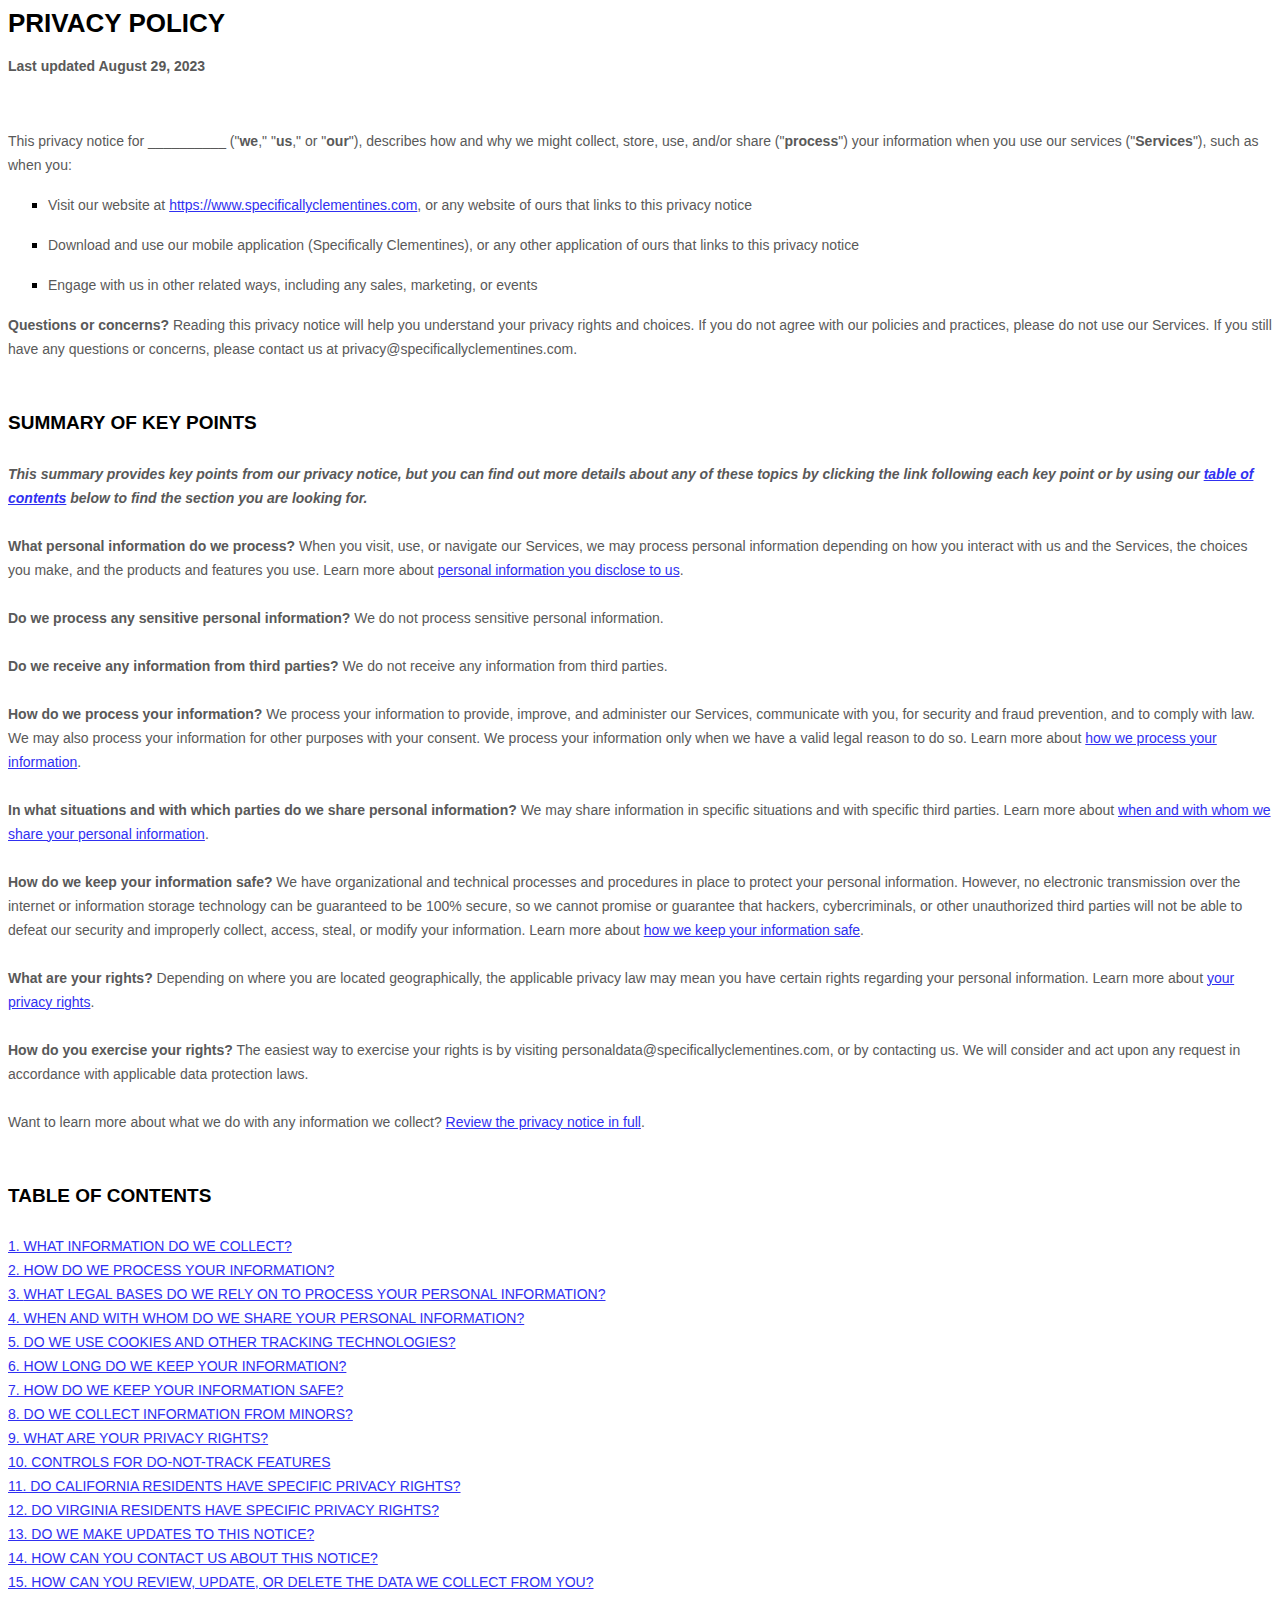
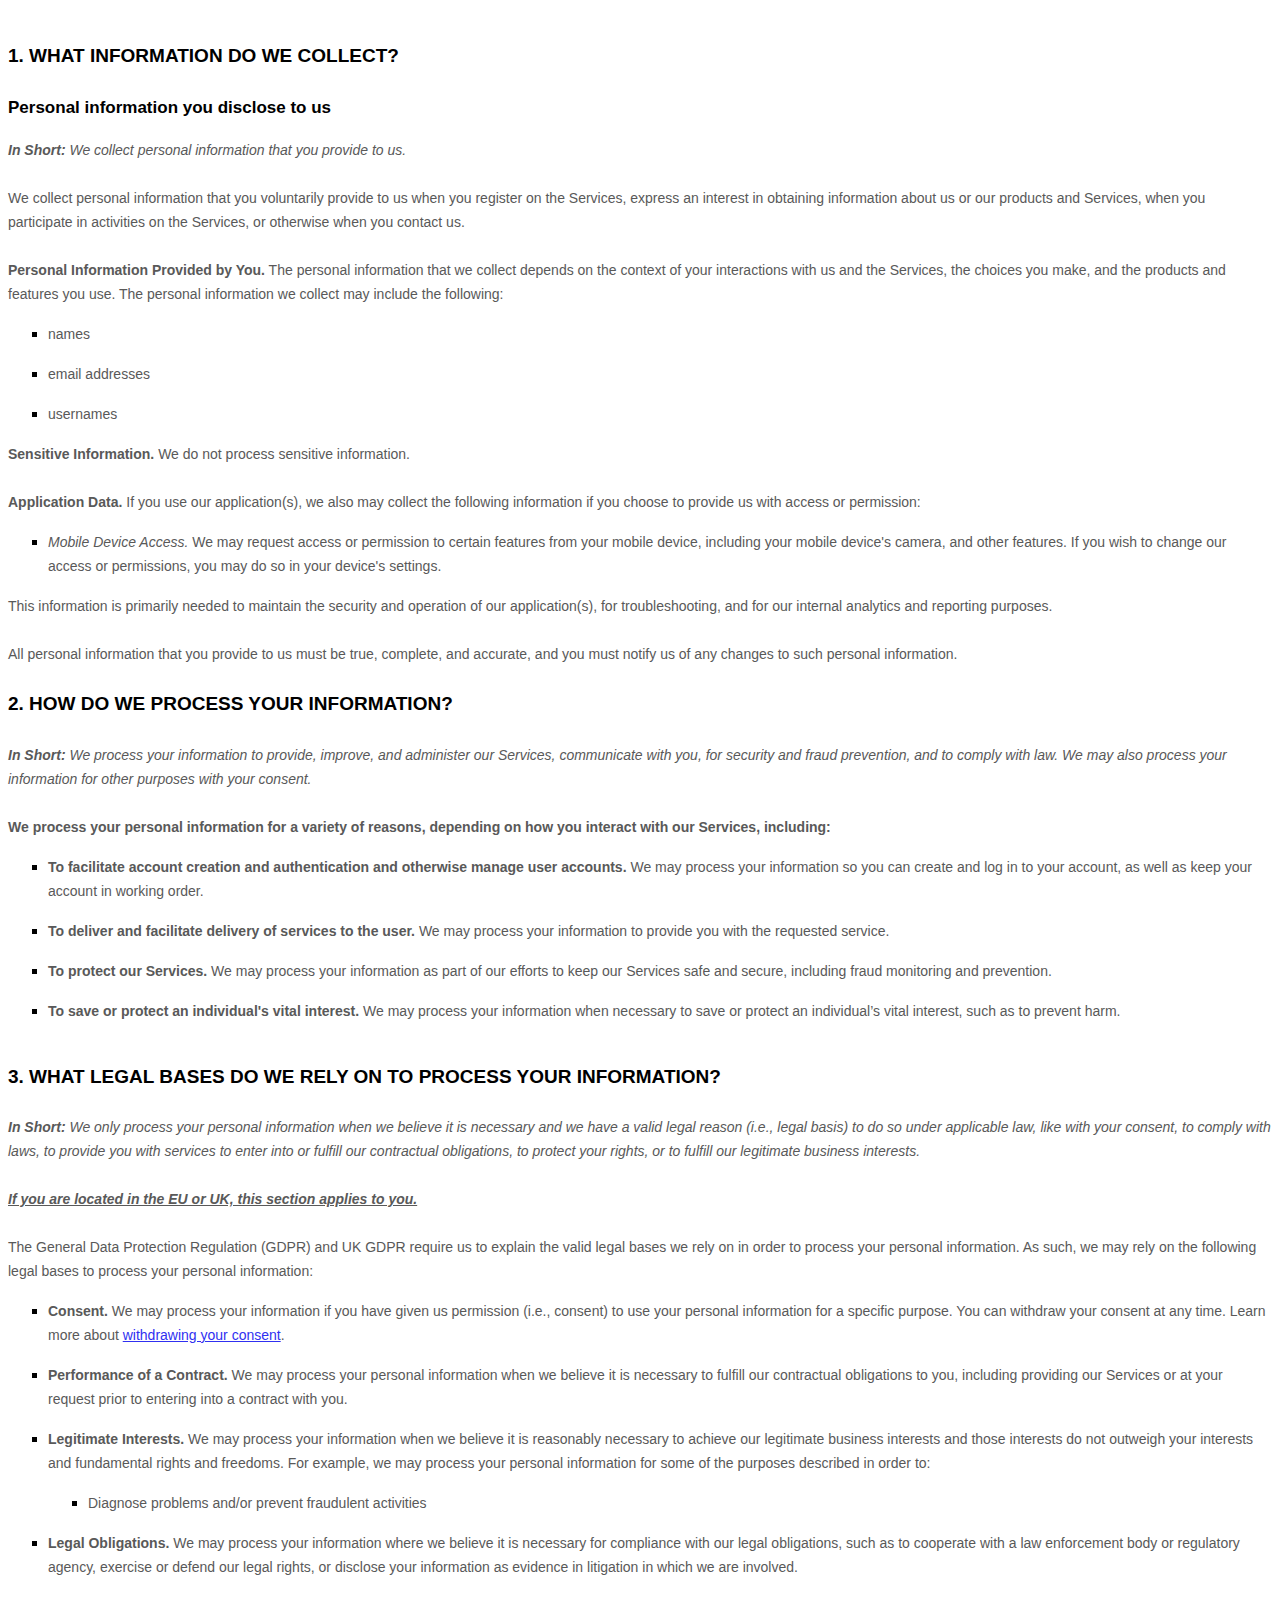
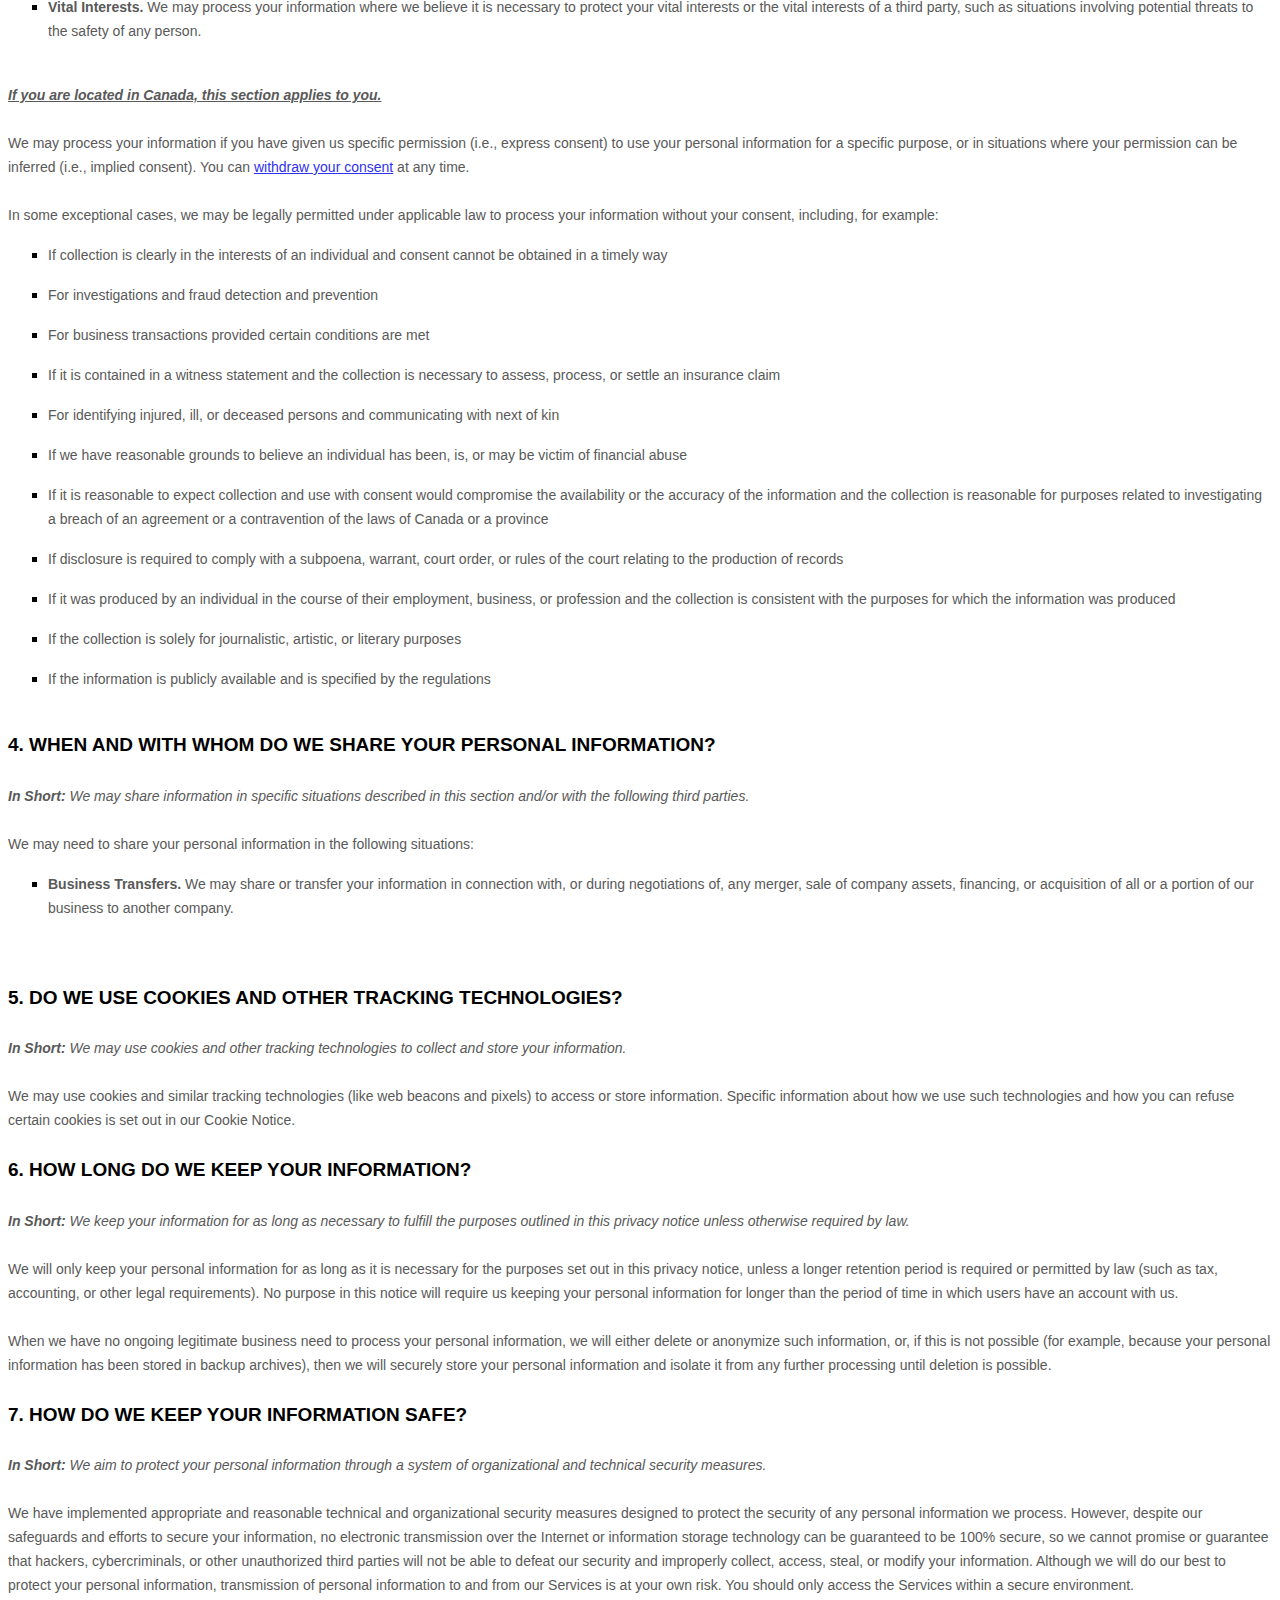
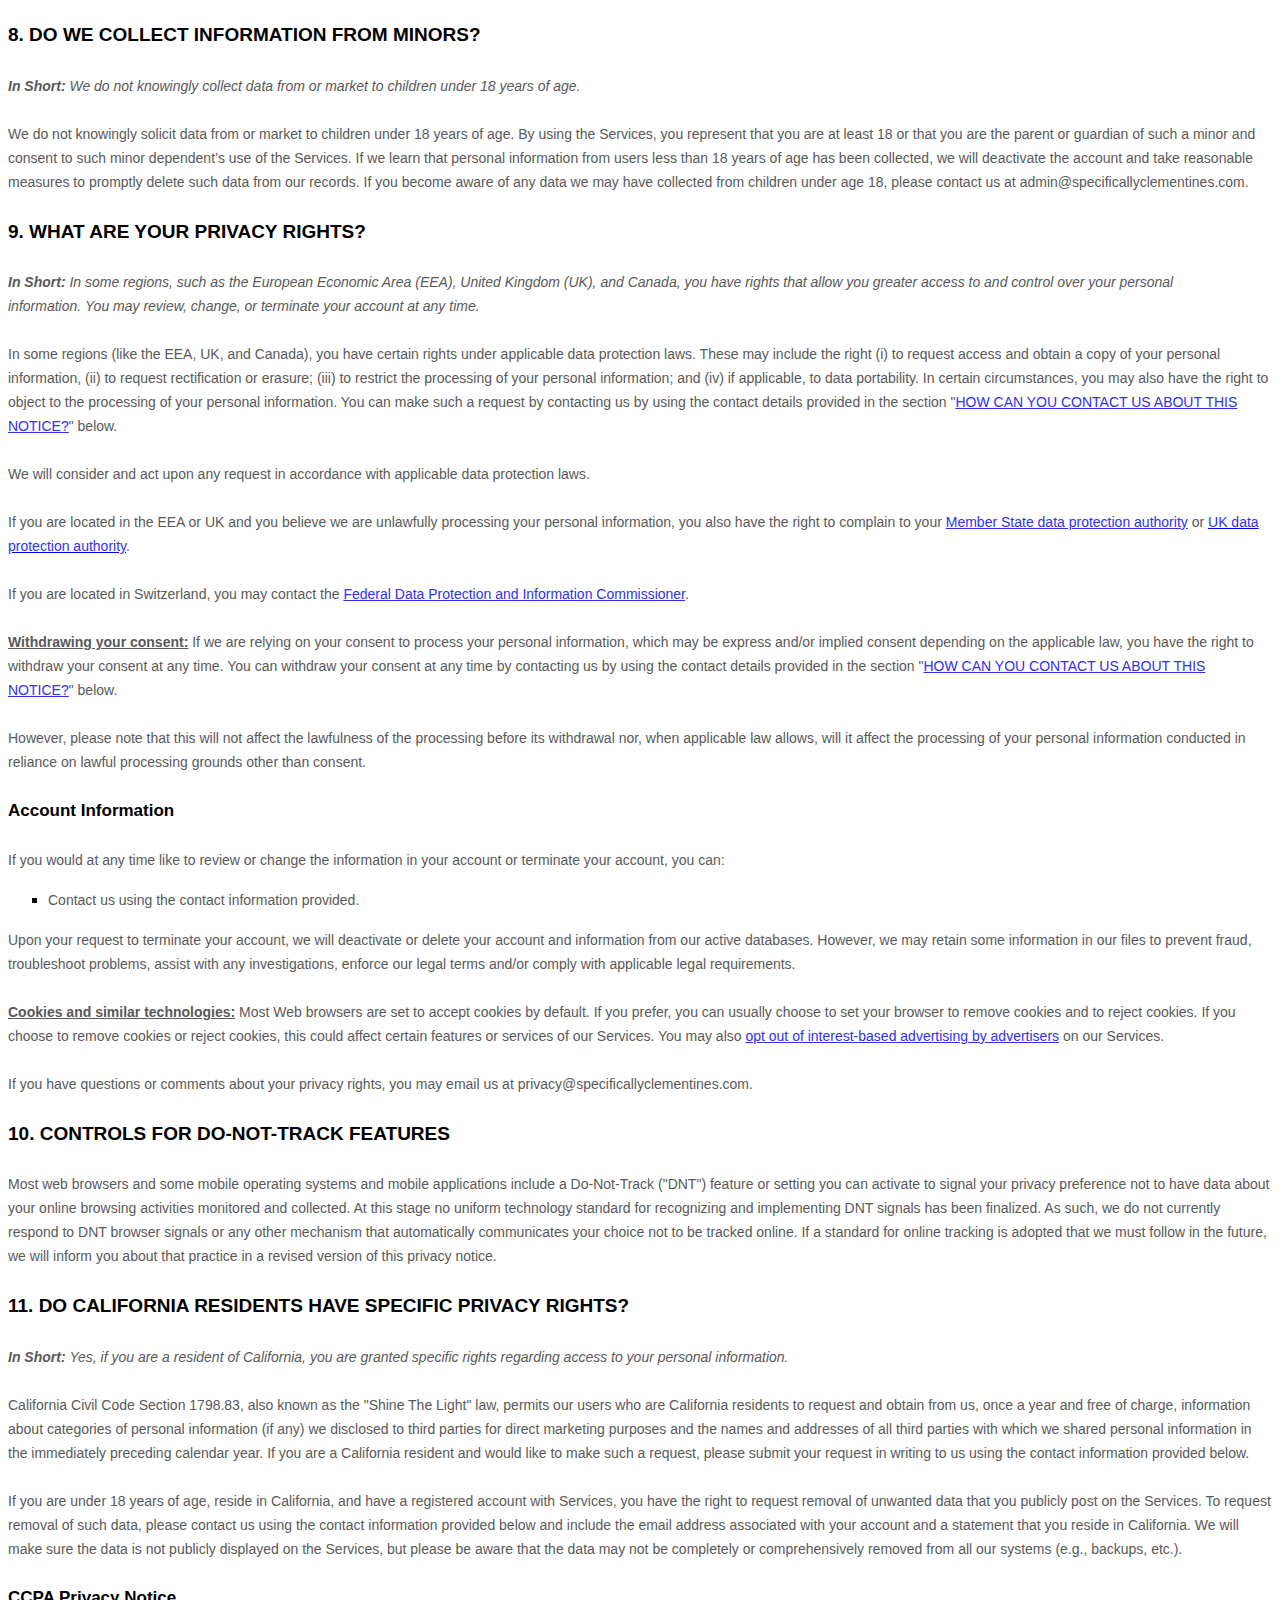
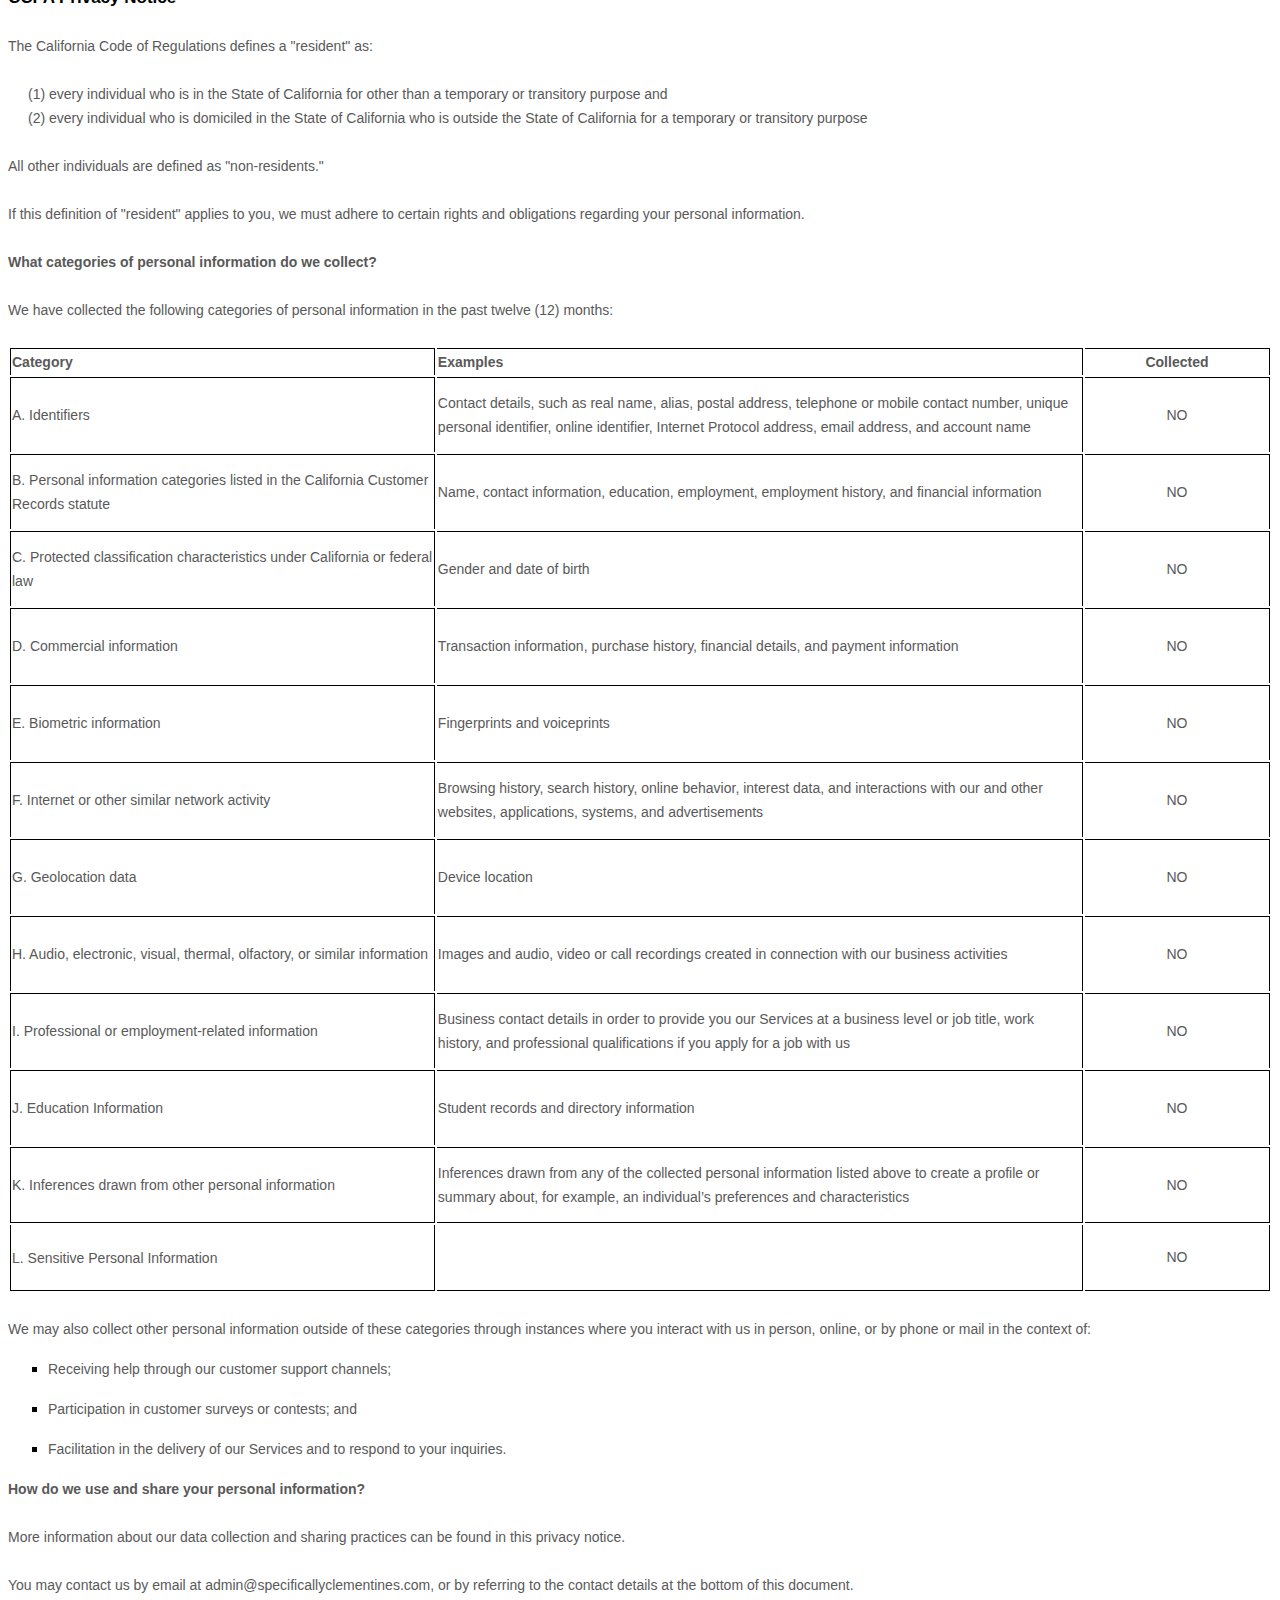
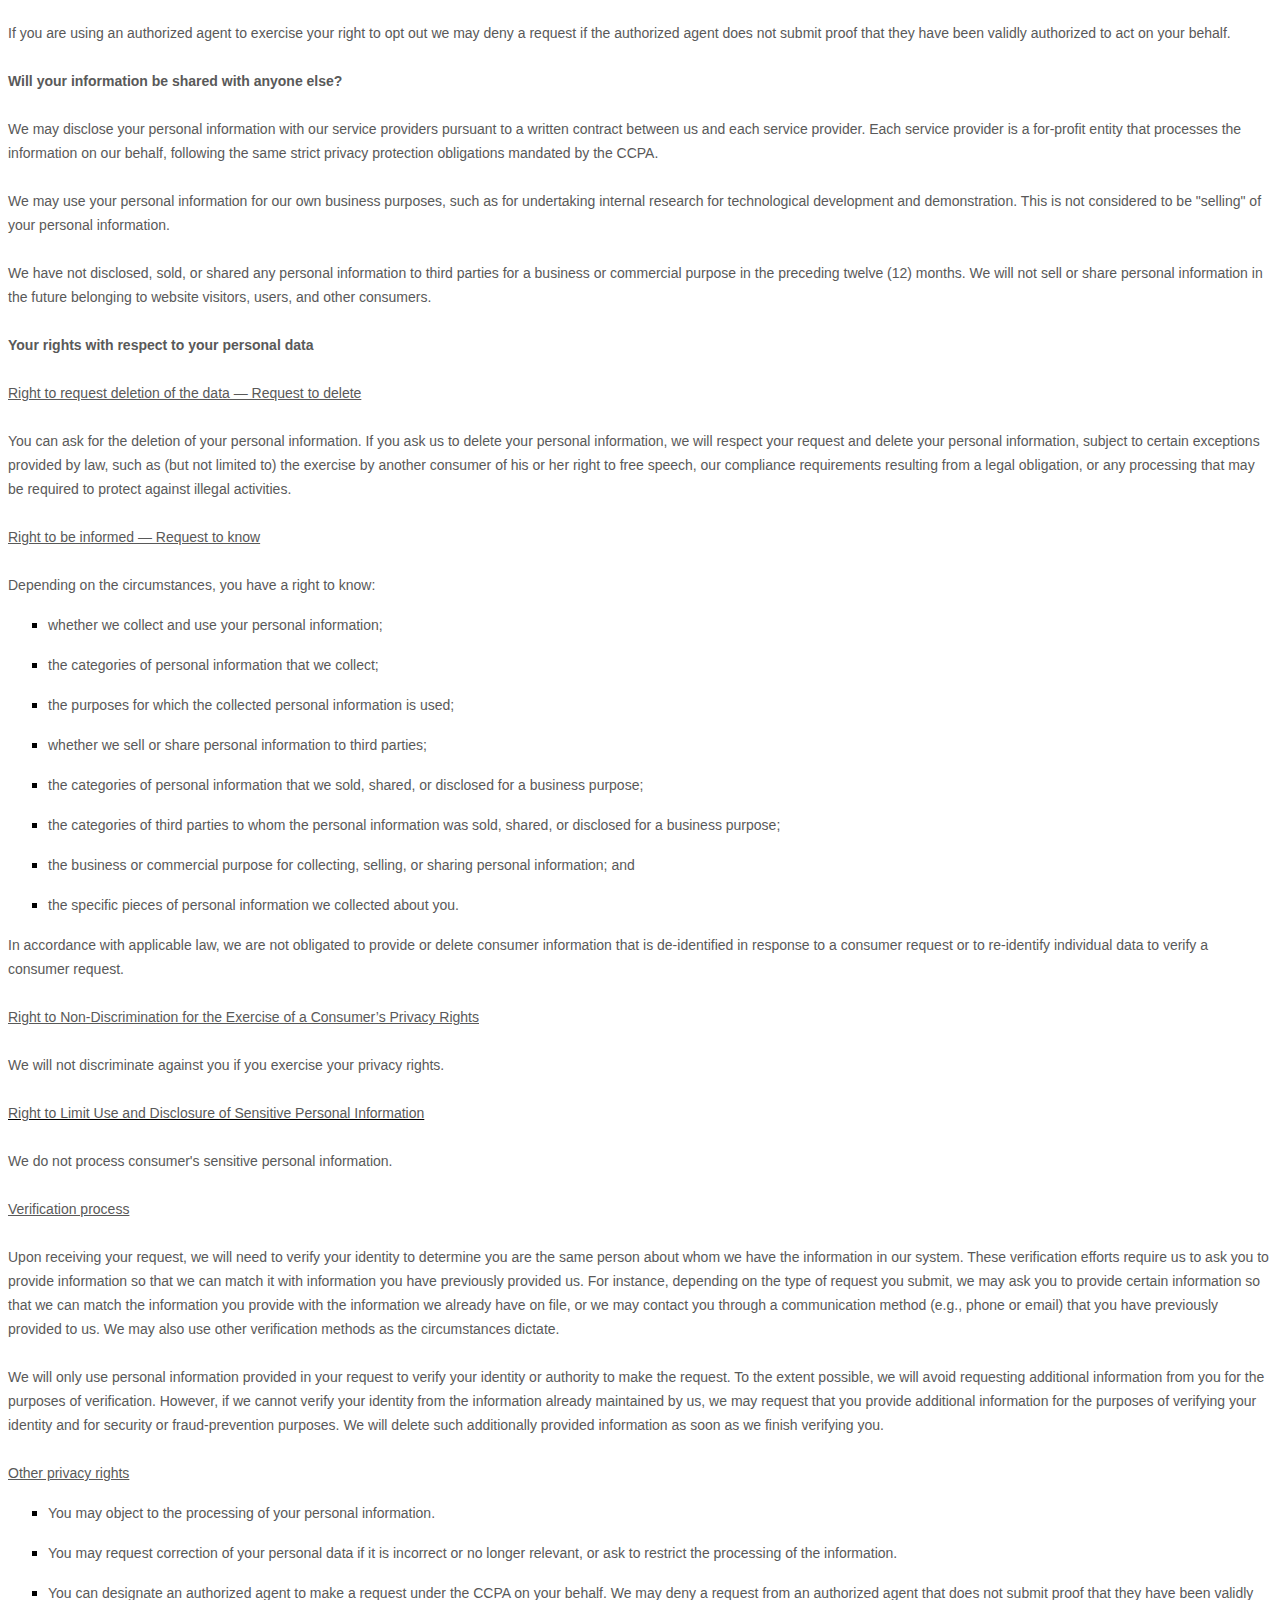
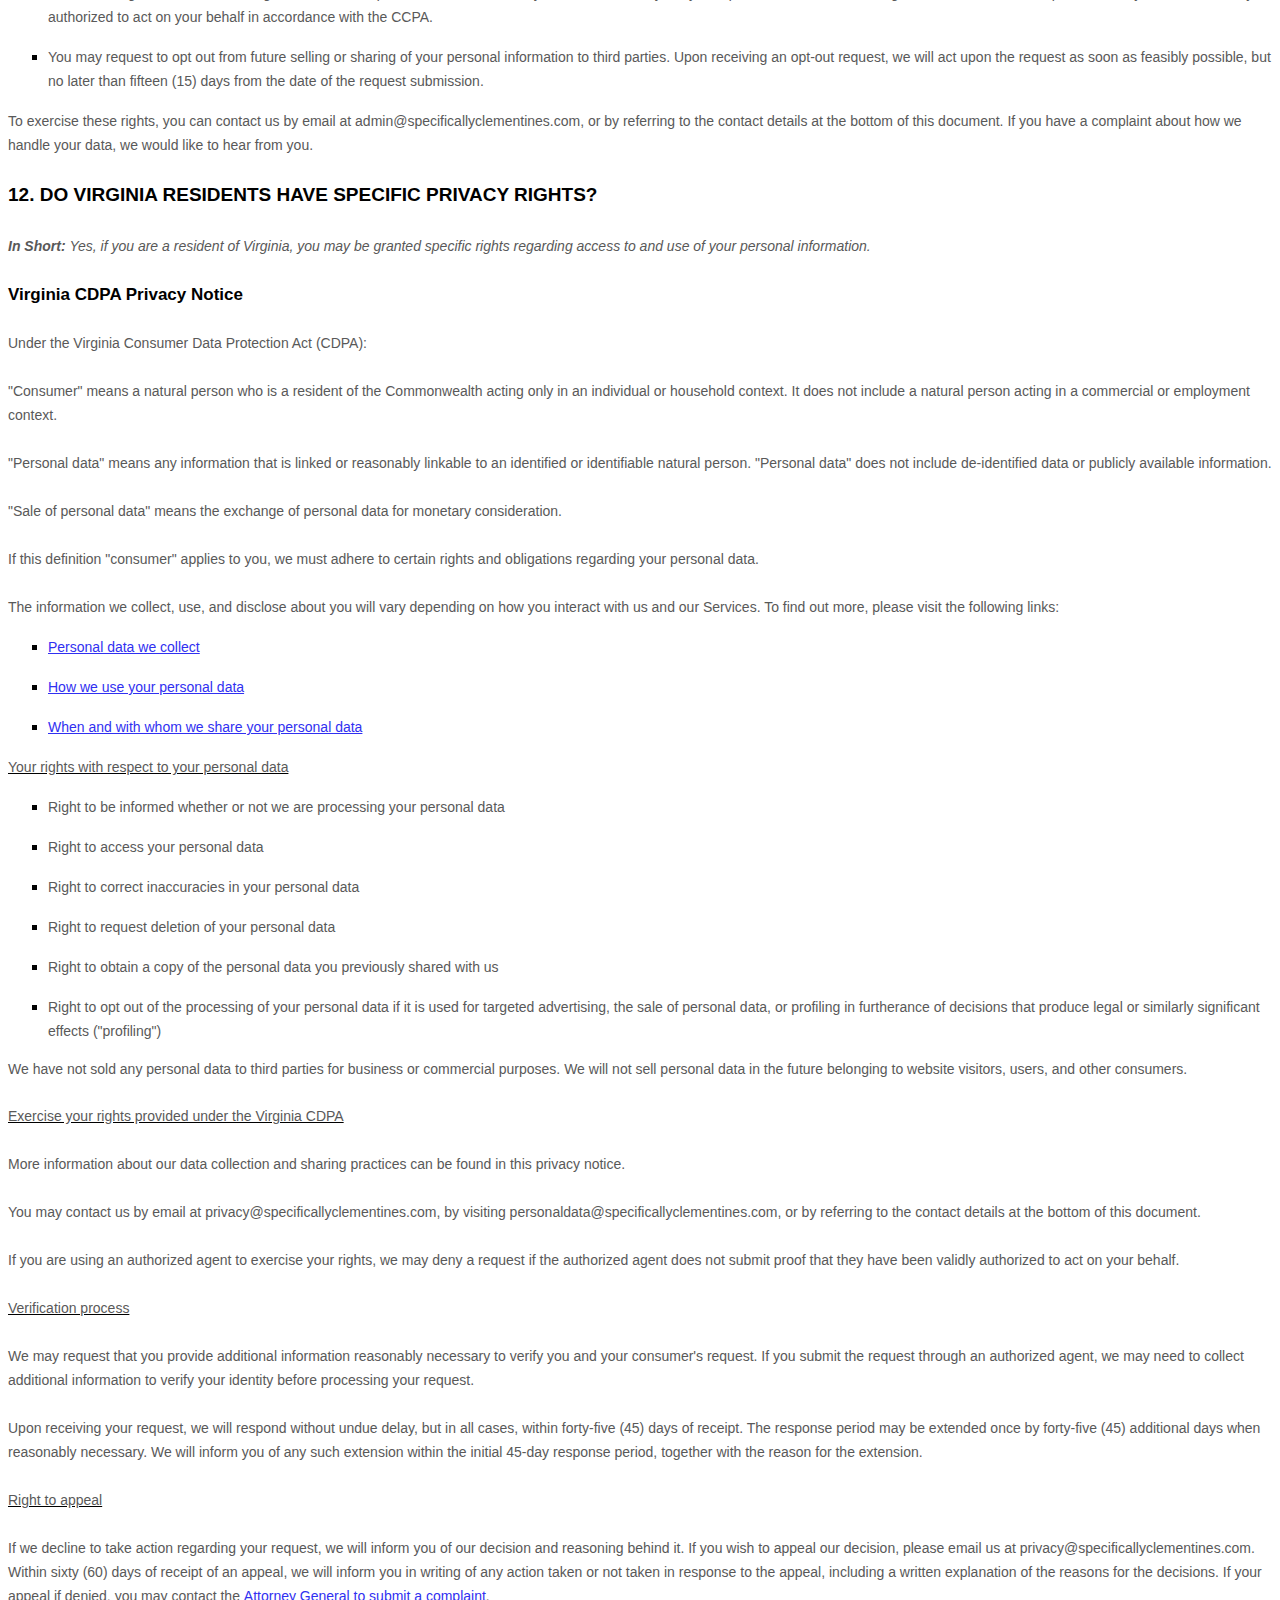
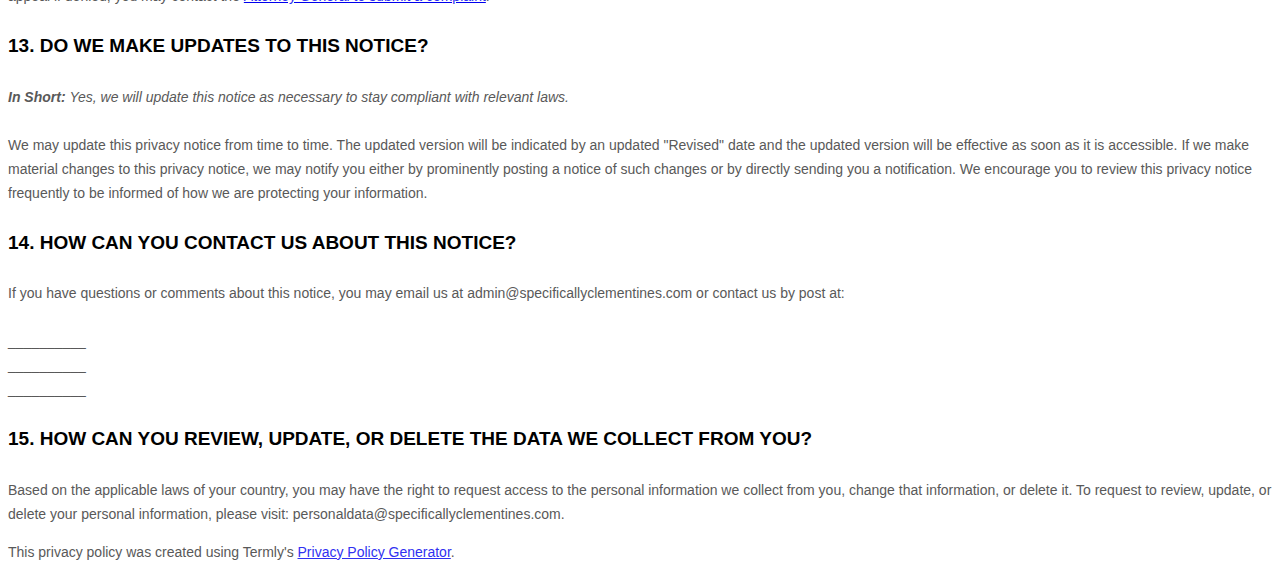
==== src/privacy/index.html @ dda6d289 "Reorg directory" ====
<!DOCTYPE html>
<html lang="en">
<head>
    <meta charset="UTF-8">
    <meta name="viewport" content="width=device-width, initial-scale=1.0">
    <title>Document</title>
</head>
<body>
    
    <style>
        [data-custom-class='body'], [data-custom-class='body'] * {
                background: transparent !important;
              }
      [data-custom-class='title'], [data-custom-class='title'] * {
                font-family: Arial !important;
      font-size: 26px !important;
      color: #000000 !important;
              }
      [data-custom-class='subtitle'], [data-custom-class='subtitle'] * {
                font-family: Arial !important;
      color: #595959 !important;
      font-size: 14px !important;
              }
      [data-custom-class='heading_1'], [data-custom-class='heading_1'] * {
                font-family: Arial !important;
      font-size: 19px !important;
      color: #000000 !important;
              }
      [data-custom-class='heading_2'], [data-custom-class='heading_2'] * {
                font-family: Arial !important;
      font-size: 17px !important;
      color: #000000 !important;
              }
      [data-custom-class='body_text'], [data-custom-class='body_text'] * {
                color: #595959 !important;
      font-size: 14px !important;
      font-family: Arial !important;
              }
      [data-custom-class='link'], [data-custom-class='link'] * {
                color: #3030F1 !important;
      font-size: 14px !important;
      font-family: Arial !important;
      word-break: break-word !important;
              }
      </style>
      
            <div data-custom-class="body">
            <div><strong><span style="font-size: 26px;"><span data-custom-class="title"><bdt class="block-component"></bdt><bdt class="question">PRIVACY POLICY</bdt><bdt class="statement-end-if-in-editor"></bdt></span></span></strong></div><div><br></div><div><span style="color: rgb(127, 127, 127);"><strong><span style="font-size: 15px;"><span data-custom-class="subtitle">Last updated <bdt class="question">August 29, 2023</bdt></span></span></strong></span></div><div><br></div><div><br></div><div><br></div><div style="line-height: 1.5;"><span style="color: rgb(127, 127, 127);"><span style="color: rgb(89, 89, 89); font-size: 15px;"><span data-custom-class="body_text">This privacy notice for <bdt class="question">__________<bdt class="block-component"></bdt></bdt> (<bdt class="block-component"></bdt>"<strong>we</strong>," "<strong>us</strong>," or "<strong>our</strong>"<bdt class="statement-end-if-in-editor"></bdt></span><span data-custom-class="body_text">), describes how and why we might collect, store, use, and/or share (<bdt class="block-component"></bdt>"<strong>process</strong>"<bdt class="statement-end-if-in-editor"></bdt>) your information when you use our services (<bdt class="block-component"></bdt>"<strong>Services</strong>"<bdt class="statement-end-if-in-editor"></bdt>), such as when you:</span></span></span><span style="font-size: 15px;"><span style="color: rgb(127, 127, 127);"><span data-custom-class="body_text"><span style="color: rgb(89, 89, 89);"><span data-custom-class="body_text"><bdt class="block-component"></bdt></span></span></span></span></span></div><ul><li style="line-height: 1.5;"><span style="font-size: 15px; color: rgb(89, 89, 89);"><span style="font-size: 15px; color: rgb(89, 89, 89);"><span data-custom-class="body_text">Visit our website<bdt class="block-component"></bdt> at <bdt class="question"><a href="https://www.specificallyclementines.com" target="_blank" data-custom-class="link">https://www.specificallyclementines.com</a></bdt><span style="font-size: 15px;"><span style="color: rgb(89, 89, 89);"><span data-custom-class="body_text"><span style="font-size: 15px;"><span style="color: rgb(89, 89, 89);"><bdt class="statement-end-if-in-editor">, or any website of ours that links to this privacy notice</bdt></span></span></span></span></span></span></span></span></li></ul><div><bdt class="block-component"><span style="font-size: 15px;"><span style="font-size: 15px;"><span style="color: rgb(127, 127, 127);"><span data-custom-class="body_text"><span style="color: rgb(89, 89, 89);"><span data-custom-class="body_text"><bdt class="block-component"></bdt></span></span></span></span></span></span></bdt></div><ul><li style="line-height: 1.5;"><span style="font-size: 15px; color: rgb(89, 89, 89);"><span style="font-size: 15px; color: rgb(89, 89, 89);"><span data-custom-class="body_text">Download and use<bdt class="block-component"></bdt> our mobile application<bdt class="block-component"></bdt> (<bdt class="question">Specifically Clementines)<span style="font-size: 15px; color: rgb(89, 89, 89);"><span style="font-size: 15px; color: rgb(89, 89, 89);"><span data-custom-class="body_text"><span style="font-size: 15px;"><span style="color: rgb(89, 89, 89);"><span data-custom-class="body_text"><span style="font-size: 15px;"><span style="color: rgb(89, 89, 89);"><bdt class="statement-end-if-in-editor">,</bdt></span></span></span></span></span></span></span></span></bdt></span><span data-custom-class="body_text"><span style="font-size: 15px;"><span style="color: rgb(89, 89, 89);"><span data-custom-class="body_text"><span style="font-size: 15px;"><span style="color: rgb(89, 89, 89);"><bdt class="statement-end-if-in-editor"><bdt class="block-component"> or any other application of ours that links to this privacy notice</bdt></bdt></span></span></span></span></span></span></span></span></li></ul><div style="line-height: 1.5;"><span style="font-size: 15px;"><span style="color: rgb(127, 127, 127);"><span data-custom-class="body_text"><span style="color: rgb(89, 89, 89);"><span data-custom-class="body_text"><bdt class="block-component"></bdt></span></span></span></span></span></div><ul><li style="line-height: 1.5;"><span style="font-size: 15px; color: rgb(89, 89, 89);"><span style="font-size: 15px; color: rgb(89, 89, 89);"><span data-custom-class="body_text">Engage with us in other related ways, including any sales, marketing, or events<span style="font-size: 15px;"><span style="color: rgb(89, 89, 89);"><span data-custom-class="body_text"><span style="font-size: 15px;"><span style="color: rgb(89, 89, 89);"><bdt class="statement-end-if-in-editor"></bdt></span></span></span></span></span></span></span></span></li></ul><div style="line-height: 1.5;"><span style="font-size: 15px;"><span style="color: rgb(127, 127, 127);"><span data-custom-class="body_text"><strong>Questions or concerns? </strong>Reading this privacy notice will help you understand your privacy rights and choices. If you do not agree with our policies and practices, please do not use our Services. If you still have any questions or concerns, please contact us at <bdt class="question">privacy@specificallyclementines.com</bdt>.</span></span></span></div><div style="line-height: 1.5;"><br></div><div style="line-height: 1.5;"><br></div><div style="line-height: 1.5;"><strong><span style="font-size: 15px;"><span data-custom-class="heading_1">SUMMARY OF KEY POINTS</span></span></strong></div><div style="line-height: 1.5;"><br></div><div style="line-height: 1.5;"><span style="font-size: 15px;"><span data-custom-class="body_text"><strong><em>This summary provides key points from our privacy notice, but you can find out more details about any of these topics by clicking the link following each key point or by using our </em></strong></span></span><a data-custom-class="link" href="#toc"><span style="font-size: 15px;"><span data-custom-class="body_text"><strong><em>table of contents</em></strong></span></span></a><span style="font-size: 15px;"><span data-custom-class="body_text"><strong><em> below to find the section you are looking for.</em></strong></span></span></div><div style="line-height: 1.5;"><br></div><div style="line-height: 1.5;"><span style="font-size: 15px;"><span data-custom-class="body_text"><strong>What personal information do we process?</strong> When you visit, use, or navigate our Services, we may process personal information depending on how you interact with us and the Services, the choices you make, and the products and features you use. Learn more about </span></span><a data-custom-class="link" href="#personalinfo"><span style="font-size: 15px;"><span data-custom-class="body_text">personal information you disclose to us</span></span></a><span data-custom-class="body_text">.</span></div><div style="line-height: 1.5;"><br></div><div style="line-height: 1.5;"><span style="font-size: 15px;"><span data-custom-class="body_text"><strong>Do we process any sensitive personal information?</strong> <bdt class="block-component"></bdt>We do not process sensitive personal information.<bdt class="else-block"></bdt></span></span></div><div style="line-height: 1.5;"><br></div><div style="line-height: 1.5;"><span style="font-size: 15px;"><span data-custom-class="body_text"><strong>Do we receive any information from third parties?</strong> <bdt class="block-component"></bdt>We do not receive any information from third parties.<bdt class="else-block"></bdt></span></span></div><div style="line-height: 1.5;"><br></div><div style="line-height: 1.5;"><span style="font-size: 15px;"><span data-custom-class="body_text"><strong>How do we process your information?</strong> We process your information to provide, improve, and administer our Services, communicate with you, for security and fraud prevention, and to comply with law. We may also process your information for other purposes with your consent. We process your information only when we have a valid legal reason to do so. Learn more about </span></span><a data-custom-class="link" href="#infouse"><span style="font-size: 15px;"><span data-custom-class="body_text">how we process your information</span></span></a><span data-custom-class="body_text">.</span></div><div style="line-height: 1.5;"><br></div><div style="line-height: 1.5;"><span style="font-size: 15px;"><span data-custom-class="body_text"><strong>In what situations and with which <bdt class="block-component"></bdt>parties do we share personal information?</strong> We may share information in specific situations and with specific <bdt class="block-component"></bdt>third parties. Learn more about </span></span><a data-custom-class="link" href="#whoshare"><span style="font-size: 15px;"><span data-custom-class="body_text">when and with whom we share your personal information</span></span></a><span style="font-size: 15px;"><span data-custom-class="body_text">.<bdt class="block-component"></bdt></span></span></div><div style="line-height: 1.5;"><br></div><div style="line-height: 1.5;"><span style="font-size: 15px;"><span data-custom-class="body_text"><strong>How do we keep your information safe?</strong> We have <bdt class="block-component"></bdt>organizational<bdt class="statement-end-if-in-editor"></bdt> and technical processes and procedures in place to protect your personal information. However, no electronic transmission over the internet or information storage technology can be guaranteed to be 100% secure, so we cannot promise or guarantee that hackers, cybercriminals, or other <bdt class="block-component"></bdt>unauthorized<bdt class="statement-end-if-in-editor"></bdt> third parties will not be able to defeat our security and improperly collect, access, steal, or modify your information. Learn more about </span></span><a data-custom-class="link" href="#infosafe"><span style="font-size: 15px;"><span data-custom-class="body_text">how we keep your information safe</span></span></a><span data-custom-class="body_text">.</span><span style="font-size: 15px;"><span data-custom-class="body_text"><bdt class="statement-end-if-in-editor"></bdt></span></span></div><div style="line-height: 1.5;"><br></div><div style="line-height: 1.5;"><span style="font-size: 15px;"><span data-custom-class="body_text"><strong>What are your rights?</strong> Depending on where you are located geographically, the applicable privacy law may mean you have certain rights regarding your personal information. Learn more about </span></span><a data-custom-class="link" href="#privacyrights"><span style="font-size: 15px;"><span data-custom-class="body_text">your privacy rights</span></span></a><span data-custom-class="body_text">.</span></div><div style="line-height: 1.5;"><br></div><div style="line-height: 1.5;"><span style="font-size: 15px;"><span data-custom-class="body_text"><strong>How do you exercise your rights?</strong> The easiest way to exercise your rights is by <bdt class="block-component"></bdt>visiting <bdt class="question">personaldata@specificallyclementines.com</bdt><bdt class="else-block"></bdt>, or by contacting us. We will consider and act upon any request in accordance with applicable data protection laws.</span></span></div><div style="line-height: 1.5;"><br></div><div style="line-height: 1.5;"><span style="font-size: 15px;"><span data-custom-class="body_text">Want to learn more about what we do with any information we collect? </span></span><a data-custom-class="link" href="#toc"><span style="font-size: 15px;"><span data-custom-class="body_text">Review the privacy notice in full</span></span></a><span style="font-size: 15px;"><span data-custom-class="body_text">.</span></span></div><div style="line-height: 1.5;"><br></div><div style="line-height: 1.5;"><br></div><div id="toc" style="line-height: 1.5;"><span style="font-size: 15px;"><span style="color: rgb(127, 127, 127);"><span style="color: rgb(0, 0, 0);"><strong><span data-custom-class="heading_1">TABLE OF CONTENTS</span></strong></span></span></span></div><div style="line-height: 1.5;"><br></div><div style="line-height: 1.5;"><span style="font-size: 15px;"><a data-custom-class="link" href="#infocollect"><span style="color: rgb(89, 89, 89);">1. WHAT INFORMATION DO WE COLLECT?</span></a></span></div><div style="line-height: 1.5;"><span style="font-size: 15px;"><a data-custom-class="link" href="#infouse"><span style="color: rgb(89, 89, 89);">2. HOW DO WE PROCESS YOUR INFORMATION?<bdt class="block-component"></bdt></span></a></span></div><div style="line-height: 1.5;"><span style="font-size: 15px;"><a data-custom-class="link" href="#legalbases"><span style="color: rgb(89, 89, 89);">3. <span style="font-size: 15px;"><span style="color: rgb(89, 89, 89);">WHAT LEGAL BASES DO WE RELY ON TO PROCESS YOUR PERSONAL INFORMATION?</span></span><bdt class="statement-end-if-in-editor"></bdt></span></a></span></div><div style="line-height: 1.5;"><span style="font-size: 15px;"><span style="color: rgb(89, 89, 89);"><a data-custom-class="link" href="#whoshare">4. WHEN AND WITH WHOM DO WE SHARE YOUR PERSONAL INFORMATION?</a></span><span data-custom-class="body_text"><bdt class="block-component"></bdt></span></a><span style="color: rgb(127, 127, 127);"><span style="color: rgb(89, 89, 89);"><span data-custom-class="body_text"><span style="color: rgb(89, 89, 89);"><bdt class="block-component"></bdt></span></span></span></span></span></div><div style="line-height: 1.5;"><span style="font-size: 15px;"><a data-custom-class="link" href="#cookies"><span style="color: rgb(89, 89, 89);">5. DO WE USE COOKIES AND OTHER TRACKING TECHNOLOGIES?</span></a><span style="color: rgb(127, 127, 127);"><span style="color: rgb(89, 89, 89);"><span data-custom-class="body_text"><span style="color: rgb(89, 89, 89);"><bdt class="statement-end-if-in-editor"></bdt></span></span><span data-custom-class="body_text"><span style="color: rgb(89, 89, 89);"><span style="color: rgb(89, 89, 89);"><span style="color: rgb(89, 89, 89);"><bdt class="block-component"></bdt></span></span><bdt class="block-component"></bdt></span></span></span></span></span></div><div style="line-height: 1.5;"><span style="font-size: 15px;"><a data-custom-class="link" href="#inforetain"><span style="color: rgb(89, 89, 89);">6. HOW LONG DO WE KEEP YOUR INFORMATION?</span></a><span style="color: rgb(127, 127, 127);"><span style="color: rgb(89, 89, 89);"><span data-custom-class="body_text"><span style="color: rgb(89, 89, 89);"><span style="color: rgb(89, 89, 89);"><bdt class="block-component"></bdt></span></span></span></span></span></span></div><div style="line-height: 1.5;"><span style="font-size: 15px;"><a data-custom-class="link" href="#infosafe"><span style="color: rgb(89, 89, 89);">7. HOW DO WE KEEP YOUR INFORMATION SAFE?</span></a><span style="color: rgb(127, 127, 127);"><span style="color: rgb(89, 89, 89);"><span data-custom-class="body_text"><span style="color: rgb(89, 89, 89);"><bdt class="statement-end-if-in-editor"></bdt><bdt class="block-component"></bdt></span></span></span></span></span></div><div style="line-height: 1.5;"><span style="font-size: 15px;"><a data-custom-class="link" href="#infominors"><span style="color: rgb(89, 89, 89);">8. DO WE COLLECT INFORMATION FROM MINORS?</span></a><span style="color: rgb(127, 127, 127);"><span style="color: rgb(89, 89, 89);"><span data-custom-class="body_text"><span style="color: rgb(89, 89, 89);"><bdt class="statement-end-if-in-editor"></bdt></span></span></span></span></span></div><div style="line-height: 1.5;"><span style="font-size: 15px;"><span style="color: rgb(89, 89, 89);"><a data-custom-class="link" href="#privacyrights">9. WHAT ARE YOUR PRIVACY RIGHTS?</a></span></span></div><div style="line-height: 1.5;"><span style="font-size: 15px;"><a data-custom-class="link" href="#DNT"><span style="color: rgb(89, 89, 89);">10. CONTROLS FOR DO-NOT-TRACK FEATURES</span></a></span></div><div style="line-height: 1.5;"><span style="font-size: 15px;"><a data-custom-class="link" href="#caresidents"><span style="color: rgb(89, 89, 89);">11. DO CALIFORNIA RESIDENTS HAVE SPECIFIC PRIVACY RIGHTS?</span></a></span><bdt class="block-component"><span style="font-size: 15px;"><span data-custom-class="body_text"></span></span></bdt></div><div style="line-height: 1.5;"><a data-custom-class="link" href="#virginia"><span style="font-size: 15px;">12. DO VIRGINIA RESIDENTS HAVE SPECIFIC PRIVACY RIGHTS?</span></a><span style="font-size: 15px;"><bdt class="statement-end-if-in-editor"><span data-custom-class="body_text"></span></bdt></span></div><div style="line-height: 1.5;"><bdt class="block-component"><span style="font-size: 15px;"></bdt><bdt class="block-component"></bdt><bdt class="block-component"></bdt><bdt class="block-component"></bdt><bdt class="block-component"></bdt><bdt class="block-component"></bdt><bdt class="block-component"></bdt><bdt class="block-component"></bdt><bdt class="block-component"></bdt><bdt class="block-component"></span></bdt></div><div style="line-height: 1.5;"><span style="font-size: 15px;"><a data-custom-class="link" href="#policyupdates"><span style="color: rgb(89, 89, 89);">13. DO WE MAKE UPDATES TO THIS NOTICE?</span></a></span></div><div style="line-height: 1.5;"><a data-custom-class="link" href="#contact"><span style="color: rgb(89, 89, 89); font-size: 15px;">14. HOW CAN YOU CONTACT US ABOUT THIS NOTICE?</span></a></div><div style="line-height: 1.5;"><a data-custom-class="link" href="#request"><span style="color: rgb(89, 89, 89);">15. HOW CAN YOU REVIEW, UPDATE, OR DELETE THE DATA WE COLLECT FROM YOU?</span></a></div><div style="line-height: 1.5;"><br></div><div style="line-height: 1.5;"><br></div><div id="infocollect" style="line-height: 1.5;"><span style="color: rgb(127, 127, 127);"><span style="color: rgb(89, 89, 89); font-size: 15px;"><span style="font-size: 15px; color: rgb(89, 89, 89);"><span style="font-size: 15px; color: rgb(89, 89, 89);"><span id="control" style="color: rgb(0, 0, 0);"><strong><span data-custom-class="heading_1">1. WHAT INFORMATION DO WE COLLECT?</span></strong></span></span></span></span></span></div><div style="line-height: 1.5;"><br></div><div id="personalinfo" style="line-height: 1.5;"><span data-custom-class="heading_2" style="color: rgb(0, 0, 0);"><span style="font-size: 15px;"><strong>Personal information you disclose to us</strong></span></span></div><div><div><br></div><div style="line-height: 1.5;"><span style="color: rgb(127, 127, 127);"><span style="color: rgb(89, 89, 89); font-size: 15px;"><span data-custom-class="body_text"><span style="font-size: 15px; color: rgb(89, 89, 89);"><span style="font-size: 15px; color: rgb(89, 89, 89);"><span data-custom-class="body_text"><strong><em>In Short:</em></strong></span></span></span></span><span data-custom-class="body_text"><span style="font-size: 15px; color: rgb(89, 89, 89);"><span style="font-size: 15px; color: rgb(89, 89, 89);"><span data-custom-class="body_text"><strong><em> </em></strong><em>We collect personal information that you provide to us.</em></span></span></span></span></span></span></div></div><div style="line-height: 1.5;"><br></div><div style="line-height: 1.5;"><span style="font-size: 15px; color: rgb(89, 89, 89);"><span style="font-size: 15px; color: rgb(89, 89, 89);"><span data-custom-class="body_text">We collect personal information that you voluntarily provide to us when you <span style="font-size: 15px;"><bdt class="block-component"></bdt></span>register on the Services, </span><span style="font-size: 15px;"><span data-custom-class="body_text"><span style="font-size: 15px;"><bdt class="statement-end-if-in-editor"></bdt></span></span><span data-custom-class="body_text">express an interest in obtaining information about us or our products and Services, when you participate in activities on the Services, or otherwise when you contact us.</span></span></span></span></div><div style="line-height: 1.5;"><br></div><div style="line-height: 1.5;"><span style="font-size: 15px; color: rgb(89, 89, 89);"><span style="font-size: 15px; color: rgb(89, 89, 89);"><span data-custom-class="body_text"><span style="font-size: 15px;"><bdt class="block-component"></bdt></span></span></span></span></div><div style="line-height: 1.5;"><span style="font-size: 15px; color: rgb(89, 89, 89);"><span style="font-size: 15px; color: rgb(89, 89, 89);"><span data-custom-class="body_text"><strong>Personal Information Provided by You.</strong> The personal information that we collect depends on the context of your interactions with us and the Services, the choices you make, and the products and features you use. The personal information we collect may include the following:<span style="font-size: 15px;"><span data-custom-class="body_text"><bdt class="forloop-component"></bdt></span></span></span></span></span></div><ul><li style="line-height: 1.5;"><span style="font-size: 15px; color: rgb(89, 89, 89);"><span style="font-size: 15px; color: rgb(89, 89, 89);"><span data-custom-class="body_text"><span style="font-size: 15px;"><span data-custom-class="body_text"><bdt class="question">names</bdt></span></span></span></span></span></li></ul><div style="line-height: 1.5;"><span style="font-size: 15px; color: rgb(89, 89, 89);"><span style="font-size: 15px; color: rgb(89, 89, 89);"><span data-custom-class="body_text"><span style="font-size: 15px;"><span data-custom-class="body_text"><bdt class="forloop-component"></bdt></span></span></span></span></span></div><ul><li style="line-height: 1.5;"><span style="font-size: 15px; color: rgb(89, 89, 89);"><span style="font-size: 15px; color: rgb(89, 89, 89);"><span data-custom-class="body_text"><span style="font-size: 15px;"><span data-custom-class="body_text"><bdt class="question">email addresses</bdt></span></span></span></span></span></li></ul><div style="line-height: 1.5;"><span style="font-size: 15px; color: rgb(89, 89, 89);"><span style="font-size: 15px; color: rgb(89, 89, 89);"><span data-custom-class="body_text"><span style="font-size: 15px;"><span data-custom-class="body_text"><bdt class="forloop-component"></bdt></span></span></span></span></span></div><ul><li style="line-height: 1.5;"><span style="font-size: 15px; color: rgb(89, 89, 89);"><span style="font-size: 15px; color: rgb(89, 89, 89);"><span data-custom-class="body_text"><span style="font-size: 15px;"><span data-custom-class="body_text"><bdt class="question">usernames</bdt></span></span></span></span></span></li></ul><div style="line-height: 1.5;"><span style="font-size: 15px; color: rgb(89, 89, 89);"><span style="font-size: 15px; color: rgb(89, 89, 89);"><span data-custom-class="body_text"><span style="font-size: 15px;"><span data-custom-class="body_text"><bdt class="forloop-component"></bdt></span><span data-custom-class="body_text"><bdt class="statement-end-if-in-editor"></bdt></span></span></span></span></span></div><div id="sensitiveinfo" style="line-height: 1.5;"><span style="font-size: 15px;"><span data-custom-class="body_text"><strong>Sensitive Information.</strong> <bdt class="block-component"></bdt>We do not process sensitive information.</span></span></div><div style="line-height: 1.5;"><br></div><div style="line-height: 1.5;"><span style="font-size: 15px;"><span data-custom-class="body_text"><bdt class="else-block"></bdt></span></span><span style="font-size: 15px; color: rgb(89, 89, 89);"><span style="font-size: 15px; color: rgb(89, 89, 89);"><span data-custom-class="body_text"><span style="font-size: 15px;"><span data-custom-class="body_text"><bdt class="block-component"><bdt class="block-component"></bdt></bdt></span></span></span></span><bdt class="block-component"><bdt class="block-component"></bdt></bdt></div><div style="line-height: 1.5;"><span data-custom-class="body_text"><span style="font-size: 15px;"><strong>Application Data.</strong> If you use our application(s), we also may collect the following information if you choose to provide us with access or permission:<bdt class="block-component"></bdt></span></span></li></ul><div style="line-height: 1.5;"><bdt class="block-component"><span style="font-size: 15px;"><span data-custom-class="body_text"></span></span></bdt></div><ul><li style="line-height: 1.5;"><span style="font-size: 15px;"><span data-custom-class="body_text"><em>Mobile Device Access.</em> We may request access or permission to certain features from your mobile device, including your mobile device's <bdt class="forloop-component"></bdt><bdt class="question">camera</bdt>, <bdt class="forloop-component"></bdt>and other features. If you wish to change our access or permissions, you may do so in your device's settings.<bdt class="statement-end-if-in-editor"></bdt></span></span></li></ul><div style="line-height: 1.5;"><bdt class="block-component"><span style="font-size: 15px;"><span data-custom-class="body_text"></bdt></span></span></li></ul><div style="line-height: 1.5;"><bdt class="block-component"><span style="font-size: 15px;"><span data-custom-class="body_text"></bdt></span></span></li></ul><div style="line-height: 1.5;"><span style="font-size: 15px;"><span data-custom-class="body_text">This information is primarily needed to maintain the security and operation of our application(s), for troubleshooting, and for our internal analytics and reporting purposes.</span></span></div><div style="line-height: 1.5;"><br></div><div style="line-height: 1.5;"><bdt class="statement-end-if-in-editor"><span style="font-size: 15px;"><span data-custom-class="body_text"></span></span></bdt></div><div style="line-height: 1.5;"><span style="font-size: 15px; color: rgb(89, 89, 89);"><span style="font-size: 15px; color: rgb(89, 89, 89);"><span data-custom-class="body_text">All personal information that you provide to us must be true, complete, and accurate, and you must notify us of any changes to such personal information.</span></span></span></div><div style="line-height: 1.5;"><br></div><div style="line-height: 1.5;"><span style="font-size: 15px; color: rgb(89, 89, 89);"><span style="font-size: 15px; color: rgb(89, 89, 89);"><span data-custom-class="body_text"><bdt class="block-component"></bdt></bdt></span><span data-custom-class="body_text"><span style="color: rgb(89, 89, 89); font-size: 15px;"><span data-custom-class="body_text"><span style="color: rgb(89, 89, 89); font-size: 15px;"><span data-custom-class="body_text"><bdt class="statement-end-if-in-editor"><bdt class="block-component"></bdt></bdt></span></span></span></span></bdt></span></span></span></span></span></span></span></span><span style="font-size: 15px;"><span data-custom-class="body_text"><bdt class="block-component"></bdt></span></span></div><div id="infouse" style="line-height: 1.5;"><span style="color: rgb(127, 127, 127);"><span style="color: rgb(89, 89, 89); font-size: 15px;"><span style="font-size: 15px; color: rgb(89, 89, 89);"><span style="font-size: 15px; color: rgb(89, 89, 89);"><span id="control" style="color: rgb(0, 0, 0);"><strong><span data-custom-class="heading_1">2. HOW DO WE PROCESS YOUR INFORMATION?</span></strong></span></span></span></span></span></div><div><div style="line-height: 1.5;"><br></div><div style="line-height: 1.5;"><span style="color: rgb(127, 127, 127);"><span style="color: rgb(89, 89, 89); font-size: 15px;"><span data-custom-class="body_text"><span style="font-size: 15px; color: rgb(89, 89, 89);"><span style="font-size: 15px; color: rgb(89, 89, 89);"><span data-custom-class="body_text"><strong><em>In Short: </em></strong><em>We process your information to provide, improve, and administer our Services, communicate with you, for security and fraud prevention, and to comply with law. We may also process your information for other purposes with your consent.</em></span></span></span></span></span></span></div></div><div style="line-height: 1.5;"><br></div><div style="line-height: 1.5;"><span style="font-size: 15px; color: rgb(89, 89, 89);"><span style="font-size: 15px; color: rgb(89, 89, 89);"><span data-custom-class="body_text"><strong>We process your personal information for a variety of reasons, depending on how you interact with our Services, including:</strong><bdt class="block-component"></bdt></span></span></span></div><ul><li style="line-height: 1.5;"><span style="font-size: 15px; color: rgb(89, 89, 89);"><span style="font-size: 15px; color: rgb(89, 89, 89);"><span data-custom-class="body_text"><strong>To facilitate account creation and authentication and otherwise manage user accounts. </strong>We may process your information so you can create and log in to your account, as well as keep your account in working order.<span style="font-size: 15px; color: rgb(89, 89, 89);"><span style="font-size: 15px; color: rgb(89, 89, 89);"><span data-custom-class="body_text"><span style="font-size: 15px;"><span style="color: rgb(89, 89, 89);"><span data-custom-class="body_text"><span style="font-size: 15px;"><span style="color: rgb(89, 89, 89);"><span data-custom-class="body_text"><bdt class="statement-end-if-in-editor"></bdt></span></span></span></span></span></span></span></span></span></span></span></span></li></ul><div style="line-height: 1.5;"><span style="font-size: 15px; color: rgb(89, 89, 89);"><span style="font-size: 15px; color: rgb(89, 89, 89);"><span data-custom-class="body_text"><bdt class="block-component"></bdt></span></span></span></span></span></span></span></span></span></span></span></span></span></span></span></li></ul><div style="line-height: 1.5;"><span style="font-size: 15px; color: rgb(89, 89, 89);"><span style="font-size: 15px; color: rgb(89, 89, 89);"><span data-custom-class="body_text"><bdt class="block-component"></bdt></span></span></span></div><ul><li style="line-height: 1.5;"><span style="font-size: 15px; color: rgb(89, 89, 89);"><span style="font-size: 15px; color: rgb(89, 89, 89);"><span data-custom-class="body_text"><strong>To deliver and facilitate delivery of services to the user. </strong>We may process your information to provide you with the requested service.<span style="font-size: 15px;"><span style="color: rgb(89, 89, 89);"><span data-custom-class="body_text"><span style="font-size: 15px; color: rgb(89, 89, 89);"><span style="font-size: 15px; color: rgb(89, 89, 89);"><span data-custom-class="body_text"><span style="font-size: 15px; color: rgb(89, 89, 89);"><span style="font-size: 15px; color: rgb(89, 89, 89);"><span data-custom-class="body_text"><span style="font-size: 15px; color: rgb(89, 89, 89);"><span style="font-size: 15px; color: rgb(89, 89, 89);"><span data-custom-class="body_text"><span style="font-size: 15px;"><span style="color: rgb(89, 89, 89);"><span data-custom-class="body_text"><span style="font-size: 15px;"><span style="color: rgb(89, 89, 89);"><span data-custom-class="body_text"><bdt class="statement-end-if-in-editor"></bdt></span></span></span></span></span></span></span></span></span></span></span></span></span></span></span></span></span></span></span></span></span></li></ul><div style="line-height: 1.5;"><span style="font-size: 15px; color: rgb(89, 89, 89);"><span style="font-size: 15px; color: rgb(89, 89, 89);"><span data-custom-class="body_text"><bdt class="block-component"></bdt></span></span></span></span></span></span></span></span></span></span></span></span></li></ul><div style="line-height: 1.5;"><span style="font-size: 15px; color: rgb(89, 89, 89);"><span style="font-size: 15px; color: rgb(89, 89, 89);"><span data-custom-class="body_text"><bdt class="block-component"></bdt></span></span></span></li></ul><div style="line-height: 1.5;"><bdt class="block-component"><span style="font-size: 15px;"></bdt></span></span></span></span></span></span></li></ul><div style="line-height: 1.5;"><bdt class="block-component"><span style="font-size: 15px;"></bdt></span></span></span></span></span></span></span></span></span></li></ul><div style="line-height: 1.5;"><bdt class="block-component"><span style="font-size: 15px;"></bdt></span></span></span></span></span></span></span></span></span></span></span></span></li></ul><div style="line-height: 1.5;"><bdt class="block-component"><span style="font-size: 15px;"><span data-custom-class="body_text"></span></span></bdt></li></ul><p style="font-size: 15px; line-height: 1.5;"><bdt class="block-component"><span style="font-size: 15px;"></bdt></span></span></span></span></span></span></span></span></span></span></span></li></ul><p style="font-size: 15px; line-height: 1.5;"><bdt class="block-component"><span style="font-size: 15px;"></bdt></span></span></span></span></span></span></span></span></span></span></span></li></ul><p style="font-size: 15px; line-height: 1.5;"><bdt class="block-component"></bdt></span></span></span></span></span></span></span></span></span></span></span></li></ul><p style="font-size: 15px; line-height: 1.5;"><bdt class="block-component"></bdt></span></span></span></span></span></span></span></span></span></span></span></li></ul><div style="line-height: 1.5;"><bdt class="block-component"><span style="font-size: 15px;"><span data-custom-class="body_text"></span></bdt></span></li></ul><div style="line-height: 1.5;"><bdt class="block-component"><span style="font-size: 15px;"></bdt></span></span></span></li></ul><div style="line-height: 1.5;"><bdt class="block-component"><span style="font-size: 15px;"></bdt></span></span></span></li></ul><div style="line-height: 1.5;"><span style="font-size: 15px;"><bdt class="block-component"><span data-custom-class="body_text"></bdt></span></span></li></ul><div style="line-height: 1.5;"><bdt class="block-component"><span style="font-size: 15px;"><span data-custom-class="body_text"></bdt></span></span></li></ul><div style="line-height: 1.5;"><bdt class="block-component"><span style="font-size: 15px;"><span data-custom-class="body_text"></span></span></bdt></li></ul><div style="line-height: 1.5;"><bdt class="block-component"><span style="font-size: 15px;"><span data-custom-class="body_text"></span></span></bdt></div><ul><li style="line-height: 1.5;"><span data-custom-class="body_text"><span style="font-size: 15px;"><strong>To protect our Services.</strong> We may process your information as part of our efforts to keep our Services safe and secure, including fraud monitoring and prevention.</span></span><bdt class="statement-end-if-in-editor"><span style="font-size: 15px;"><span data-custom-class="body_text"></span></span></bdt></li></ul><div style="line-height: 1.5;"><bdt class="block-component"><span style="font-size: 15px;"><span data-custom-class="body_text"></span></span></bdt></li></ul><div style="line-height: 1.5;"><bdt class="block-component"><span style="font-size: 15px;"><span data-custom-class="body_text"></span></span></bdt></li></ul><div style="line-height: 1.5;"><bdt class="block-component"><span style="font-size: 15px;"><span data-custom-class="body_text"></span></span></bdt></li></ul><div style="line-height: 1.5;"><bdt class="block-component"><span style="font-size: 15px;"><span data-custom-class="body_text"></span></span></bdt></li></ul><div style="line-height: 1.5;"><bdt class="block-component"><span style="font-size: 15px;"><span data-custom-class="body_text"></bdt></span></span></li></ul><div style="line-height: 1.5;"><bdt class="block-component"><span style="font-size: 15px;"><span data-custom-class="body_text"></bdt></span></span></li></ul><div style="line-height: 1.5;"><bdt class="block-component"><span style="font-size: 15px;"><span data-custom-class="body_text"></bdt></span></span></li></ul><div style="line-height: 1.5;"><bdt class="block-component"><span style="font-size: 15px;"><span data-custom-class="body_text"></span></span></bdt></div><ul><li style="line-height: 1.5;"><span data-custom-class="body_text"><span style="font-size: 15px;"><strong>To save or protect an individual's vital interest.</strong> We may process your information when necessary to save or protect an individual’s vital interest, such as to prevent harm.</span></span><bdt class="statement-end-if-in-editor"><span style="font-size: 15px;"><span data-custom-class="body_text"></span></span></bdt></li></ul><div style="line-height: 1.5;"><bdt class="block-component"><span style="font-size: 15px;"><span data-custom-class="body_text"></span></span></bdt><bdt class="block-component"><span style="font-size: 15px;"><span data-custom-class="body_text"></bdt></span></span><bdt class="block-component"><span style="font-size: 15px;"><span data-custom-class="body_text"></span></span></bdt><bdt class="block-component"><span style="font-size: 15px;"><span data-custom-class="body_text"></span></span></bdt></div><div style="line-height: 1.5;"><br></div><div id="legalbases" style="line-height: 1.5;"><strong><span style="font-size: 15px;"><span data-custom-class="heading_1">3. WHAT LEGAL BASES DO WE RELY ON TO PROCESS YOUR INFORMATION?</span></span></strong></div><div style="line-height: 1.5;"><br></div><div style="line-height: 1.5;"><em><span style="font-size: 15px;"><span data-custom-class="body_text"><strong>In Short: </strong>We only process your personal information when we believe it is necessary and we have a valid legal reason (i.e.<bdt class="block-component"></bdt>,<bdt class="statement-end-if-in-editor"></bdt> legal basis) to do so under applicable law, like with your consent, to comply with laws, to provide you with services to enter into or <bdt class="block-component"></bdt>fulfill<bdt class="statement-end-if-in-editor"></bdt> our contractual obligations, to protect your rights, or to <bdt class="block-component"></bdt>fulfill<bdt class="statement-end-if-in-editor"></bdt> our legitimate business interests.</span></span></em><span style="font-size: 15px;"><span data-custom-class="body_text"><bdt class="block-component"></bdt></span><span data-custom-class="body_text"><bdt class="block-component"></bdt></span></span></div><div style="line-height: 1.5;"><br></div><div style="line-height: 1.5;"><em><span style="font-size: 15px;"><span data-custom-class="body_text"><strong><u>If you are located in the EU or UK, this section applies to you.</u></strong></span></span></em><span style="font-size: 15px;"><span data-custom-class="body_text"><bdt class="statement-end-if-in-editor"></bdt></span></span></div><div style="line-height: 1.5;"><br></div><div style="line-height: 1.5;"><span style="font-size: 15px;"><span data-custom-class="body_text">The General Data Protection Regulation (GDPR) and UK GDPR require us to explain the valid legal bases we rely on in order to process your personal information. As such, we may rely on the following legal bases to process your personal information:</span></span></div><ul><li style="line-height: 1.5;"><span style="font-size: 15px;"><span data-custom-class="body_text"><strong>Consent. </strong>We may process your information if you have given us permission (i.e.<bdt class="block-component"></bdt>,<bdt class="statement-end-if-in-editor"></bdt> consent) to use your personal information for a specific purpose. You can withdraw your consent at any time. Learn more about </span></span><a data-custom-class="link" href="#withdrawconsent"><span style="font-size: 15px;"><span data-custom-class="body_text">withdrawing your consent</span></span></a><span data-custom-class="body_text">.</span></li></ul><div style="line-height: 1.5;"><bdt class="block-component"><span style="font-size: 15px;"><span data-custom-class="body_text"></span></span></bdt></div><ul><li style="line-height: 1.5;"><span data-custom-class="body_text"><span style="font-size: 15px;"><strong>Performance of a Contract.</strong> We may process your personal information when we believe it is necessary to <bdt class="block-component"></bdt>fulfill<bdt class="statement-end-if-in-editor"></bdt> our contractual obligations to you, including providing our Services or at your request prior to entering into a contract with you.</span></span><bdt class="statement-end-if-in-editor"><span style="font-size: 15px;"><span data-custom-class="body_text"></span></span></bdt></li></ul><div style="line-height: 1.5;"><bdt class="block-component"><span style="font-size: 15px;"><span data-custom-class="body_text"></span></span></bdt></div><ul><li style="line-height: 1.5;"><span data-custom-class="body_text"><span style="font-size: 15px;"><strong>Legitimate Interests.</strong> We may process your information when we believe it is reasonably necessary to achieve our legitimate business interests and those interests do not outweigh your interests and fundamental rights and freedoms. For example, we may process your personal information for some of the purposes described in order to:</span></span></li></ul><div style="line-height: 1.5;"><span data-custom-class="body_text"><span style="font-size: 15px;"><bdt class="block-component"></bdt></span></span></li></ul><div style="line-height: 1.5;"><span data-custom-class="body_text"><span style="font-size: 15px;"><bdt class="block-component"></bdt></span></span></li></ul><div style="line-height: 1.5;"><span data-custom-class="body_text"><span style="font-size: 15px;"><bdt class="block-component"></bdt></span></span></li></ul><div style="line-height: 1.5;"><span data-custom-class="body_text"><span style="font-size: 15px;"><bdt class="block-component"></bdt></span></span></li></ul><div style="line-height: 1.5;"><span data-custom-class="body_text"><span style="font-size: 15px;"><bdt class="block-component"></bdt></span></span></div><ul style="margin-left: 40px;"><li style="line-height: 1.5;"><span data-custom-class="body_text"><span style="font-size: 15px;">Diagnose problems and/or prevent fraudulent activities<bdt class="statement-end-if-in-editor"></bdt></span></span></li></ul><div style="line-height: 1.5;"><span data-custom-class="body_text"><span style="font-size: 15px;"><bdt class="block-component"></bdt></span></span></li></ul><div style="line-height: 1.5;"><span data-custom-class="body_text"><span style="font-size: 15px;"><bdt class="block-component"></bdt></span></span><bdt class="statement-end-if-in-editor"><span style="font-size: 15px;"><span data-custom-class="body_text"></span></span></bdt><bdt class="block-component"><span style="font-size: 15px;"><span data-custom-class="body_text"></span></span></bdt></div><ul><li style="line-height: 1.5;"><span data-custom-class="body_text"><span style="font-size: 15px;"><strong>Legal Obligations.</strong> We may process your information where we believe it is necessary for compliance with our legal obligations, such as to cooperate with a law enforcement body or regulatory agency, exercise or defend our legal rights, or disclose your information as evidence in litigation in which we are involved.<bdt class="statement-end-if-in-editor"></bdt><br></span></span></li></ul><div style="line-height: 1.5;"><bdt class="block-component"><span style="font-size: 15px;"><span data-custom-class="body_text"></span></span></bdt></div><ul><li style="line-height: 1.5;"><span data-custom-class="body_text"><span style="font-size: 15px;"><strong>Vital Interests.</strong> We may process your information where we believe it is necessary to protect your vital interests or the vital interests of a third party, such as situations involving potential threats to the safety of any person.</span></span><bdt class="statement-end-if-in-editor"><span style="font-size: 15px;"><span data-custom-class="body_text"></span></span></bdt></li></ul><div style="line-height: 1.5;"><bdt class="block-component"><span style="font-size: 15px;"><span data-custom-class="body_text"></span></span></bdt><span data-custom-class="body_text"><span style="font-size: 15px;"><bdt class="block-component"><bdt class="block-component"></bdt></bdt></span></span></div><div style="line-height: 1.5;"><br></div><div style="line-height: 1.5;"><span data-custom-class="body_text"><span style="font-size: 15px;"><strong><u><em>If you are located in Canada, this section applies to you.</em></u></strong><bdt class="statement-end-if-in-editor"></bdt></span></span></div><div style="line-height: 1.5;"><br></div><div style="line-height: 1.5;"><span data-custom-class="body_text"><span style="font-size: 15px;">We may process your information if you have given us specific permission (i.e.<bdt class="block-component"></bdt>,<bdt class="statement-end-if-in-editor"></bdt> express consent) to use your personal information for a specific purpose, or in situations where your permission can be inferred (i.e.<bdt class="block-component"></bdt>,<bdt class="statement-end-if-in-editor"></bdt> implied consent). You can </span></span><a data-custom-class="link" href="#withdrawconsent"><span data-custom-class="body_text"><span style="font-size: 15px;">withdraw your consent</span></span></a><span data-custom-class="body_text"><span style="font-size: 15px;"> at any time.</span></span></div><div style="line-height: 1.5;"><br></div><div style="line-height: 1.5;"><span data-custom-class="body_text"><span style="font-size: 15px;">In some exceptional cases, we may be legally permitted under applicable law to process your information without your consent, including, for example:</span></span></div><ul><li style="line-height: 1.5;"><span data-custom-class="body_text"><span style="font-size: 15px;">If collection is clearly in the interests of an individual and consent cannot be obtained in a timely way</span></span></li></ul><div style="line-height: 1.5;"><span data-custom-class="body_text"><span style="font-size: 15px;"><bdt class="block-component"></bdt></span></span></div><ul><li style="line-height: 1.5;"><span data-custom-class="body_text"><span style="font-size: 15px;">For investigations and fraud detection and prevention<bdt class="statement-end-if-in-editor"></bdt></span></span></li></ul><div style="line-height: 1.5;"><bdt class="block-component"><span style="font-size: 15px;"><span data-custom-class="body_text"></span></span></bdt></div><ul><li style="line-height: 1.5;"><span data-custom-class="body_text"><span style="font-size: 15px;">For business transactions provided certain conditions are met</span></span><bdt class="statement-end-if-in-editor"><span style="font-size: 15px;"><span data-custom-class="body_text"></span></span></bdt></li></ul><div style="line-height: 1.5;"><bdt class="block-component"><span style="font-size: 15px;"><span data-custom-class="body_text"></span></span></bdt></div><ul><li style="line-height: 1.5;"><span data-custom-class="body_text"><span style="font-size: 15px;">If it is contained in a witness statement and the collection is necessary to assess, process, or settle an insurance claim</span></span><bdt class="statement-end-if-in-editor"><span style="font-size: 15px;"><span data-custom-class="body_text"></span></span></bdt></li></ul><div style="line-height: 1.5;"><bdt class="block-component"><span style="font-size: 15px;"><span data-custom-class="body_text"></span></span></bdt></div><ul><li style="line-height: 1.5;"><span data-custom-class="body_text"><span style="font-size: 15px;">For identifying injured, ill, or deceased persons and communicating with next of kin</span></span><bdt class="statement-end-if-in-editor"><span style="font-size: 15px;"><span data-custom-class="body_text"></span></span></bdt></li></ul><div style="line-height: 1.5;"><span data-custom-class="body_text"><span style="font-size: 15px;"><bdt class="block-component"></bdt></span></span></div><ul><li style="line-height: 1.5;"><span data-custom-class="body_text"><span style="font-size: 15px;">If we have reasonable grounds to believe an individual has been, is, or may be victim of financial abuse<bdt class="statement-end-if-in-editor"></bdt></span></span></li></ul><div style="line-height: 1.5;"><span data-custom-class="body_text"><span style="font-size: 15px;"><bdt class="block-component"></bdt></span></span></div><ul><li style="line-height: 1.5;"><span data-custom-class="body_text"><span style="font-size: 15px;">If it is reasonable to expect collection and use with consent would compromise the availability or the accuracy of the information and the collection is reasonable for purposes related to investigating a breach of an agreement or a contravention of the laws of Canada or a province<bdt class="statement-end-if-in-editor"></bdt></span></span></li></ul><div style="line-height: 1.5;"><span data-custom-class="body_text"><span style="font-size: 15px;"><bdt class="block-component"></bdt></span></span></div><ul><li style="line-height: 1.5;"><span data-custom-class="body_text"><span style="font-size: 15px;">If disclosure is required to comply with a subpoena, warrant, court order, or rules of the court relating to the production of records<bdt class="statement-end-if-in-editor"></bdt></span></span></li></ul><div style="line-height: 1.5;"><bdt class="block-component"><span style="font-size: 15px;"><span data-custom-class="body_text"></span></span></bdt></div><ul><li style="line-height: 1.5;"><span style="font-size: 15px;"><span data-custom-class="body_text">If it was produced by an individual in the course of their employment, business, or profession and the collection is consistent with the purposes for which the information was produced<bdt class="statement-end-if-in-editor"></bdt></span></span></li></ul><div style="line-height: 1.5;"><span style="font-size: 15px;"><span data-custom-class="body_text"><bdt class="block-component"></bdt></span></span></div><ul><li style="line-height: 1.5;"><span style="font-size: 15px;"><span data-custom-class="body_text">If the collection is solely for journalistic, artistic, or literary purposes<bdt class="statement-end-if-in-editor"></bdt></span></span></li></ul><div style="line-height: 1.5;"><span style="font-size: 15px;"><span data-custom-class="body_text"><bdt class="block-component"></bdt></span></span></div><ul><li style="line-height: 1.5;"><span style="font-size: 15px;"><span data-custom-class="body_text">If the information is publicly available and is specified by the regulations</span><bdt class="statement-end-if-in-editor"><span data-custom-class="body_text"></span></bdt></span></li></ul><div style="line-height: 1.5;"><bdt class="statement-end-if-in-editor"><span style="font-size: 15px;"><span data-custom-class="body_text"></span></span></bdt><bdt class="statement-end-if-in-editor"><span style="font-size: 15px;"><span data-custom-class="body_text"></span></span></bdt></div><div style="line-height: 1.5;"><br></div><div id="whoshare" style="line-height: 1.5;"><span style="color: rgb(127, 127, 127);"><span style="color: rgb(89, 89, 89); font-size: 15px;"><span style="font-size: 15px; color: rgb(89, 89, 89);"><span style="font-size: 15px; color: rgb(89, 89, 89);"><span id="control" style="color: rgb(0, 0, 0);"><strong><span data-custom-class="heading_1">4. WHEN AND WITH WHOM DO WE SHARE YOUR PERSONAL INFORMATION?</span></strong></span></span></span></span></span></div><div style="line-height: 1.5;"><br></div><div style="line-height: 1.5;"><span style="font-size: 15px; color: rgb(89, 89, 89);"><span style="font-size: 15px; color: rgb(89, 89, 89);"><span data-custom-class="body_text"><strong><em>In Short:</em></strong><em> We may share information in specific situations described in this section and/or with the following <bdt class="block-component"></bdt>third parties.</em></span></span> </span></div><div style="line-height: 1.5;"><span style="font-size: 15px; color: rgb(89, 89, 89);"><span style="font-size: 15px; color: rgb(89, 89, 89);"><span data-custom-class="body_text"><bdt class="block-component"></span></div><div style="line-height: 1.5;"><br></div><div style="line-height: 1.5;"><span style="font-size: 15px;"><span data-custom-class="body_text">We <bdt class="block-component"></bdt>may need to share your personal information in the following situations:</span></span></div><ul><li style="line-height: 1.5;"><span style="font-size: 15px;"><span data-custom-class="body_text"><strong>Business Transfers.</strong> We may share or transfer your information in connection with, or during negotiations of, any merger, sale of company assets, financing, or acquisition of all or a portion of our business to another company.</span></span></li></ul><div style="line-height: 1.5;"><span style="font-size: 15px;"><span data-custom-class="body_text"><bdt class="block-component"></bdt></span></span></li></ul><div style="line-height: 1.5;"><span style="font-size: 15px;"><bdt class="block-component"><span data-custom-class="body_text"></span></bdt></span></li></ul><div style="line-height: 1.5;"><bdt class="block-component"><span style="font-size: 15px;"><span data-custom-class="body_text"></span></span></bdt></li></ul><div style="line-height: 1.5;"><bdt class="block-component"><span style="font-size: 15px;"><span data-custom-class="body_text"></bdt></span></span></li></ul><div style="line-height: 1.5;"><bdt class="block-component"><span style="font-size: 15px;"><span data-custom-class="body_text"></span></span> </bdt><span data-custom-class="body_text"><span style="font-size: 15px;"><bdt class="block-component"></bdt></span></span><bdt class="statement-end-if-in-editor"><span style="font-size: 15px;"><span data-custom-class="body_text"></span></span></bdt></li></ul><div style="line-height: 1.5;"><bdt class="block-component"><span style="font-size: 15px;"><span data-custom-class="body_text"></span></span></bdt><span style="color: rgb(89, 89, 89); font-size: 15px;"><span style="font-size: 15px;"><span style="color: rgb(89, 89, 89);"><span style="font-size: 15px;"><span style="color: rgb(89, 89, 89);"><bdt class="block-component"><span data-custom-class="heading_1"></span></bdt></span></span></span></span></span></div><div style="line-height: 1.5;"><br></div><div id="cookies" style="line-height: 1.5;"><span style="color: rgb(127, 127, 127);"><span style="color: rgb(89, 89, 89); font-size: 15px;"><span style="font-size: 15px; color: rgb(89, 89, 89);"><span style="font-size: 15px; color: rgb(89, 89, 89);"><span id="control" style="color: rgb(0, 0, 0);"><strong><span data-custom-class="heading_1">5. DO WE USE COOKIES AND OTHER TRACKING TECHNOLOGIES?</span></strong></span></span></span></span></span></div><div style="line-height: 1.5;"><br></div><div style="line-height: 1.5;"><span style="font-size: 15px; color: rgb(89, 89, 89);"><span style="font-size: 15px; color: rgb(89, 89, 89);"><span data-custom-class="body_text"><strong><em>In Short:</em></strong><em> We may use cookies and other tracking technologies to collect and store your information.</em></span></span></span></div><div style="line-height: 1.5;"><br></div><div style="line-height: 1.5;"><span style="font-size: 15px; color: rgb(89, 89, 89);"><span style="font-size: 15px; color: rgb(89, 89, 89);"><span data-custom-class="body_text">We may use cookies and similar tracking technologies (like web beacons and pixels) to access or store information. Specific information about how we use such technologies and how you can refuse certain cookies is set out in our Cookie Notice<span style="color: rgb(89, 89, 89); font-size: 15px;"><span data-custom-class="body_text"><bdt class="block-component"></bdt>.</span><span style="color: rgb(89, 89, 89); font-size: 15px;"><span style="font-size: 15px;"><span style="color: rgb(89, 89, 89);"><span style="font-size: 15px;"><span style="color: rgb(89, 89, 89);"><span data-custom-class="body_text"><bdt class="statement-end-if-in-editor"></bdt></span></span></span></span></span></span></span></span><span data-custom-class="body_text"><span style="color: rgb(89, 89, 89); font-size: 15px;"><span style="color: rgb(89, 89, 89); font-size: 15px;"><span style="color: rgb(89, 89, 89); font-size: 15px;"><span style="font-size: 15px;"><span style="color: rgb(89, 89, 89);"><span style="font-size: 15px;"><span style="color: rgb(89, 89, 89);"><span data-custom-class="body_text"><bdt class="block-component"></bdt></span><bdt class="block-component"><span data-custom-class="body_text"><bdt class="block-component"></bdt></span></span></span></span></span></span></span></span></span></span></span></span></span></div><div style="line-height: 1.5;"><br></div><div id="inforetain" style="line-height: 1.5;"><span style="color: rgb(127, 127, 127);"><span style="color: rgb(89, 89, 89); font-size: 15px;"><span style="font-size: 15px; color: rgb(89, 89, 89);"><span style="font-size: 15px; color: rgb(89, 89, 89);"><span id="control" style="color: rgb(0, 0, 0);"><strong><span data-custom-class="heading_1">6. HOW LONG DO WE KEEP YOUR INFORMATION?</span></strong></span></span></span></span></span></div><div style="line-height: 1.5;"><br></div><div style="line-height: 1.5;"><span style="font-size: 15px; color: rgb(89, 89, 89);"><span style="font-size: 15px; color: rgb(89, 89, 89);"><span data-custom-class="body_text"><strong><em>In Short: </em></strong><em>We keep your information for as long as necessary to <bdt class="block-component"></bdt>fulfill<bdt class="statement-end-if-in-editor"></bdt> the purposes outlined in this privacy notice unless otherwise required by law.</em></span></span></span></div><div style="line-height: 1.5;"><br></div><div style="line-height: 1.5;"><span style="font-size: 15px; color: rgb(89, 89, 89);"><span style="font-size: 15px; color: rgb(89, 89, 89);"><span data-custom-class="body_text">We will only keep your personal information for as long as it is necessary for the purposes set out in this privacy notice, unless a longer retention period is required or permitted by law (such as tax, accounting, or other legal requirements).<bdt class="block-component"></bdt> No purpose in this notice will require us keeping your personal information for longer than <span style="font-size: 15px;"><span style="color: rgb(89, 89, 89);"><span data-custom-class="body_text"><bdt class="block-component"></bdt></span></span></span><bdt class="block-component"></bdt>the period of time in which users have an account with us<bdt class="block-component"></bdt><span style="font-size: 15px;"><span style="color: rgb(89, 89, 89);"><span data-custom-class="body_text"><bdt class="else-block"></bdt></span></span></span>.</span></span></span></div><div style="line-height: 1.5;"><br></div><div style="line-height: 1.5;"><span style="font-size: 15px; color: rgb(89, 89, 89);"><span style="font-size: 15px; color: rgb(89, 89, 89);"><span data-custom-class="body_text">When we have no ongoing legitimate business need to process your personal information, we will either delete or <bdt class="block-component"></bdt>anonymize<bdt class="statement-end-if-in-editor"></bdt> such information, or, if this is not possible (for example, because your personal information has been stored in backup archives), then we will securely store your personal information and isolate it from any further processing until deletion is possible.<span style="color: rgb(89, 89, 89);"><bdt class="block-component"></bdt></span></span></span></span></div><div style="line-height: 1.5;"><br></div><div id="infosafe" style="line-height: 1.5;"><span style="color: rgb(127, 127, 127);"><span style="color: rgb(89, 89, 89); font-size: 15px;"><span style="font-size: 15px; color: rgb(89, 89, 89);"><span style="font-size: 15px; color: rgb(89, 89, 89);"><span id="control" style="color: rgb(0, 0, 0);"><strong><span data-custom-class="heading_1">7. HOW DO WE KEEP YOUR INFORMATION SAFE?</span></strong></span></span></span></span></span></div><div style="line-height: 1.5;"><br></div><div style="line-height: 1.5;"><span style="font-size: 15px; color: rgb(89, 89, 89);"><span style="font-size: 15px; color: rgb(89, 89, 89);"><span data-custom-class="body_text"><strong><em>In Short: </em></strong><em>We aim to protect your personal information through a system of <bdt class="block-component"></bdt>organizational<bdt class="statement-end-if-in-editor"></bdt> and technical security measures.</em></span></span></span></div><div style="line-height: 1.5;"><br></div><div style="line-height: 1.5;"><span style="font-size: 15px; color: rgb(89, 89, 89);"><span style="font-size: 15px; color: rgb(89, 89, 89);"><span data-custom-class="body_text">We have implemented appropriate and reasonable technical and <bdt class="block-component"></bdt>organizational<bdt class="statement-end-if-in-editor"></bdt> security measures designed to protect the security of any personal information we process. However, despite our safeguards and efforts to secure your information, no electronic transmission over the Internet or information storage technology can be guaranteed to be 100% secure, so we cannot promise or guarantee that hackers, cybercriminals, or other <bdt class="block-component"></bdt>unauthorized<bdt class="statement-end-if-in-editor"></bdt> third parties will not be able to defeat our security and improperly collect, access, steal, or modify your information. Although we will do our best to protect your personal information, transmission of personal information to and from our Services is at your own risk. You should only access the Services within a secure environment.<span style="color: rgb(89, 89, 89);"><bdt class="statement-end-if-in-editor"></bdt></span><span style="color: rgb(89, 89, 89); font-size: 15px;"><span data-custom-class="body_text"><bdt class="block-component"></bdt></span></span></span></span></span></div><div style="line-height: 1.5;"><br></div><div id="infominors" style="line-height: 1.5;"><span style="color: rgb(127, 127, 127);"><span style="color: rgb(89, 89, 89); font-size: 15px;"><span style="font-size: 15px; color: rgb(89, 89, 89);"><span style="font-size: 15px; color: rgb(89, 89, 89);"><span id="control" style="color: rgb(0, 0, 0);"><strong><span data-custom-class="heading_1">8. DO WE COLLECT INFORMATION FROM MINORS?</span></strong></span></span></span></span></span></div><div style="line-height: 1.5;"><br></div><div style="line-height: 1.5;"><span style="font-size: 15px; color: rgb(89, 89, 89);"><span style="font-size: 15px; color: rgb(89, 89, 89);"><span data-custom-class="body_text"><strong><em>In Short:</em></strong><em> We do not knowingly collect data from or market to <bdt class="block-component"></bdt>children under 18 years of age<bdt class="else-block"></bdt>.</em><bdt class="block-component"></bdt></span></span></span></div><div style="line-height: 1.5;"><br></div><div style="line-height: 1.5;"><span style="font-size: 15px; color: rgb(89, 89, 89);"><span style="font-size: 15px; color: rgb(89, 89, 89);"><span data-custom-class="body_text">We do not knowingly solicit data from or market to children under 18 years of age. By using the Services, you represent that you are at least 18 or that you are the parent or guardian of such a minor and consent to such minor dependent’s use of the Services. If we learn that personal information from users less than 18 years of age has been collected, we will deactivate the account and take reasonable measures to promptly delete such data from our records. If you become aware of any data we may have collected from children under age 18, please contact us at <span style="color: rgb(89, 89, 89); font-size: 15px;"><span data-custom-class="body_text"><bdt class="block-component"></bdt><bdt class="question">admin@specificallyclementines.com</bdt><bdt class="else-block"></bdt></span></span>.</span><span data-custom-class="body_text"><bdt class="else-block"><bdt class="block-component"></bdt></span></span></span></span></span></span></div><div style="line-height: 1.5;"><br></div><div id="privacyrights" style="line-height: 1.5;"><span style="color: rgb(127, 127, 127);"><span style="color: rgb(89, 89, 89); font-size: 15px;"><span style="font-size: 15px; color: rgb(89, 89, 89);"><span style="font-size: 15px; color: rgb(89, 89, 89);"><span id="control" style="color: rgb(0, 0, 0);"><strong><span data-custom-class="heading_1">9. WHAT ARE YOUR PRIVACY RIGHTS?</span></strong></span></span></span></span></span></div><div style="line-height: 1.5;"><br></div><div style="line-height: 1.5;"><span style="font-size: 15px; color: rgb(89, 89, 89);"><span style="font-size: 15px; color: rgb(89, 89, 89);"><span data-custom-class="body_text"><strong><em>In Short:</em></strong><em> <span style="color: rgb(89, 89, 89);"><span style="font-size: 15px;"><span data-custom-class="body_text"><em><bdt class="block-component"></bdt></em></span></span></span>In some regions, such as <bdt class="block-component"></bdt>the European Economic Area (EEA), United Kingdom (UK), and Canada<bdt class="block-component"></bdt>, you have rights that allow you greater access to and control over your personal information.<span style="color: rgb(89, 89, 89);"><span style="font-size: 15px;"><span data-custom-class="body_text"><em><bdt class="statement-end-if-in-editor"></bdt></em></span></span> </span>You may review, change, or terminate your account at any time.</em><span style="color: rgb(89, 89, 89);"><span style="font-size: 15px;"><bdt class="block-component"></bdt></span></span></span></span></span></div><div style="line-height: 1.5;"><br></div><div style="line-height: 1.5;"><span style="font-size: 15px; color: rgb(89, 89, 89);"><span style="font-size: 15px; color: rgb(89, 89, 89);"><span data-custom-class="body_text">In some regions (like <bdt class="block-component"></bdt>the EEA, UK, and Canada<bdt class="block-component"></bdt>), you have certain rights under applicable data protection laws. These may include the right (i) to request access and obtain a copy of your personal information, (ii) to request rectification or erasure; (iii) to restrict the processing of your personal information; and (iv) if applicable, to data portability. In certain circumstances, you may also have the right to object to the processing of your personal information. You can make such a request by contacting us by using the contact details provided in the section <bdt class="block-component"></bdt>"<bdt class="statement-end-if-in-editor"></bdt></span></span></span><a data-custom-class="link" href="#contact"><span style="font-size: 15px; color: rgb(89, 89, 89);"><span style="font-size: 15px; color: rgb(89, 89, 89);"><span data-custom-class="body_text">HOW CAN YOU CONTACT US ABOUT THIS NOTICE?</span></span></span></a><span style="font-size: 15px; color: rgb(89, 89, 89);"><span style="font-size: 15px; color: rgb(89, 89, 89);"><span data-custom-class="body_text"><bdt class="block-component"></bdt>"<bdt class="statement-end-if-in-editor"></bdt> below.</span></span></span></div><div style="line-height: 1.5;"><br></div><div style="line-height: 1.5;"><span style="font-size: 15px; color: rgb(89, 89, 89);"><span style="font-size: 15px; color: rgb(89, 89, 89);"><span data-custom-class="body_text">We will consider and act upon any request in accordance with applicable data protection laws.</span><span data-custom-class="body_text"><span style="font-size: 15px;"><span style="color: rgb(89, 89, 89);"><span data-custom-class="body_text"><span style="color: rgb(89, 89, 89);"><span style="font-size: 15px;"><bdt class="statement-end-if-in-editor"></bdt></span></span></span></span></span></span></span></span></div><div style="line-height: 1.5;"><span style="font-size: 15px; color: rgb(89, 89, 89);"> </span></div><div style="line-height: 1.5;"><span style="font-size: 15px; color: rgb(89, 89, 89);"><span style="font-size: 15px; color: rgb(89, 89, 89);"><span data-custom-class="body_text">If you are located in the EEA or UK and you believe we are unlawfully processing your personal information, you also have the right to complain to your <span style="font-size: 15px;"><span style="color: rgb(89, 89, 89);"><span data-custom-class="body_text"><span style="color: rgb(48, 48, 241);"><span data-custom-class="body_text"><a data-custom-class="link" href="https://ec.europa.eu/justice/data-protection/bodies/authorities/index_en.htm" rel="noopener noreferrer" target="_blank"><span style="font-size: 15px;">Member State data protection authority</span></a></span></span></span></span></span> or </span></span></span><a href="https://ico.org.uk/make-a-complaint/data-protection-complaints/data-protection-complaints/" rel="noopener noreferrer" target="_blank"><span data-custom-class="link"><span style="font-size: 15px; color: rgb(89, 89, 89);"><span style="font-size: 15px; color: rgb(89, 89, 89);"><span data-custom-class="body_text">UK data protection authority</span></span></span></span></a><span style="font-size: 15px; color: rgb(89, 89, 89);"><span style="font-size: 15px; color: rgb(89, 89, 89);"><span data-custom-class="body_text">.</span></span></span></div><div style="line-height: 1.5;"><br></div><div style="line-height: 1.5;"><span style="font-size: 15px; color: rgb(89, 89, 89);"><span style="font-size: 15px; color: rgb(89, 89, 89);"><span data-custom-class="body_text">If you are located in Switzerland, you may contact the <span style="font-size: 15px;"><span style="color: rgb(89, 89, 89);"><span data-custom-class="body_text"><span style="color: rgb(48, 48, 241);"><span data-custom-class="body_text"><span style="font-size: 15px;"><a data-custom-class="link" href="https://www.edoeb.admin.ch/edoeb/en/home.html" rel="noopener noreferrer" target="_blank">Federal Data Protection and Information Commissioner</a></span></span></span></span></span></span>.</span></span></span></div><div style="line-height: 1.5;"><br></div><div id="withdrawconsent" style="line-height: 1.5;"><span style="font-size: 15px; color: rgb(89, 89, 89);"><span style="font-size: 15px; color: rgb(89, 89, 89);"><span data-custom-class="body_text"><strong><u>Withdrawing your consent:</u></strong> If we are relying on your consent to process your personal information,<bdt class="block-component"></bdt> which may be express and/or implied consent depending on the applicable law,<bdt class="statement-end-if-in-editor"></bdt> you have the right to withdraw your consent at any time. You can withdraw your consent at any time by contacting us by using the contact details provided in the section <bdt class="block-component"></bdt>"<bdt class="statement-end-if-in-editor"></bdt></span></span></span><a data-custom-class="link" href="#contact"><span style="font-size: 15px; color: rgb(89, 89, 89);"><span style="font-size: 15px; color: rgb(89, 89, 89);"><span data-custom-class="body_text">HOW CAN YOU CONTACT US ABOUT THIS NOTICE?</span></span></span></a><span style="font-size: 15px; color: rgb(89, 89, 89);"><span style="font-size: 15px; color: rgb(89, 89, 89);"><span data-custom-class="body_text"><bdt class="block-component"></bdt>"<bdt class="statement-end-if-in-editor"></bdt> below<bdt class="block-component"></bdt>.</span></span></span></div><div style="line-height: 1.5;"><br></div><div style="line-height: 1.5;"><span style="font-size: 15px;"><span data-custom-class="body_text">However, please note that this will not affect the lawfulness of the processing before its withdrawal nor,<bdt class="block-component"></bdt> when applicable law allows,<bdt class="statement-end-if-in-editor"></bdt> will it affect the processing of your personal information conducted in reliance on lawful processing grounds other than consent.<bdt class="block-component"></bdt></span></span><bdt class="block-component"><span style="font-size: 15px;"><span data-custom-class="body_text"></span></span></bdt></div><div style="line-height: 1.5;"><br></div><div style="line-height: 1.5;"><span style="font-size: 15px;"><span data-custom-class="heading_2"><strong>Account Information</strong></span></span></div><div style="line-height: 1.5;"><br></div><div style="line-height: 1.5;"><span data-custom-class="body_text"><span style="font-size: 15px;">If you would at any time like to review or change the information in your account or terminate your account, you can:<bdt class="forloop-component"></bdt></span></span></div><ul><li style="line-height: 1.5;"><span data-custom-class="body_text"><span style="font-size: 15px;"><bdt class="question">Contact us using the contact information provided.</bdt></span></span></li></ul><div style="line-height: 1.5;"><span data-custom-class="body_text"><span style="font-size: 15px;"><bdt class="forloop-component"></bdt></span></span></div><div style="line-height: 1.5;"><span style="font-size: 15px;"><span data-custom-class="body_text">Upon your request to terminate your account, we will deactivate or delete your account and information from our active databases. However, we may retain some information in our files to prevent fraud, troubleshoot problems, assist with any investigations, enforce our legal terms and/or comply with applicable legal requirements.</span></span><bdt class="statement-end-if-in-editor"><span style="font-size: 15px;"><span data-custom-class="body_text"></span></span></bdt><span style="font-size: 15px; color: rgb(89, 89, 89);"><span style="font-size: 15px; color: rgb(89, 89, 89);"><span data-custom-class="body_text"><span style="font-size: 15px;"><span style="color: rgb(89, 89, 89);"><span style="font-size: 15px;"><span style="color: rgb(89, 89, 89);"><span data-custom-class="body_text"><span style="font-size: 15px;"><span style="color: rgb(89, 89, 89);"><bdt class="block-component"></bdt></span></span></span></span></span></span></span></span></span></span></div><div style="line-height: 1.5;"><br></div><div style="line-height: 1.5;"><span style="font-size: 15px; color: rgb(89, 89, 89);"><span style="font-size: 15px; color: rgb(89, 89, 89);"><span data-custom-class="body_text"><strong><u>Cookies and similar technologies:</u></strong> Most Web browsers are set to accept cookies by default. If you prefer, you can usually choose to set your browser to remove cookies and to reject cookies. If you choose to remove cookies or reject cookies, this could affect certain features or services of our Services. You may also <span style="color: rgb(48, 48, 241);"><span data-custom-class="body_text"><a data-custom-class="link" href="http://www.aboutads.info/choices/" rel="noopener noreferrer" target="_blank"><span style="font-size: 15px;">opt out of interest-based advertising by advertisers</span></a></span></span> on our Services. <span style="font-size: 15px;"><span style="color: rgb(89, 89, 89);"><span data-custom-class="body_text"><bdt class="block-component"></bdt><span style="font-size: 15px;"><span style="color: rgb(89, 89, 89);"><span style="font-size: 15px;"><span style="color: rgb(89, 89, 89);"><span style="font-size: 15px;"><span style="color: rgb(89, 89, 89);"><bdt class="statement-end-if-in-editor"></bdt></span></span></span></span></span></span></span></span></span></span></span></span><bdt class="block-component"><span style="font-size: 15px;"><span data-custom-class="body_text"></span></span></bdt></div><div style="line-height: 1.5;"><br></div><div style="line-height: 1.5;"><span data-custom-class="body_text"><span style="font-size: 15px;">If you have questions or comments about your privacy rights, you may email us at <bdt class="question">privacy@specificallyclementines.com</bdt>.</span></span><bdt class="statement-end-if-in-editor"><span style="font-size: 15px;"><span data-custom-class="body_text"></span></span></bdt></div><div style="line-height: 1.5;"><br></div><div id="DNT" style="line-height: 1.5;"><span style="color: rgb(127, 127, 127);"><span style="color: rgb(89, 89, 89); font-size: 15px;"><span style="font-size: 15px; color: rgb(89, 89, 89);"><span style="font-size: 15px; color: rgb(89, 89, 89);"><span id="control" style="color: rgb(0, 0, 0);"><strong><span data-custom-class="heading_1">10. CONTROLS FOR DO-NOT-TRACK FEATURES</span></strong></span></span></span></span></span></div><div style="line-height: 1.5;"><br></div><div style="line-height: 1.5;"><span style="font-size: 15px; color: rgb(89, 89, 89);"><span style="font-size: 15px; color: rgb(89, 89, 89);"><span data-custom-class="body_text">Most web browsers and some mobile operating systems and mobile applications include a Do-Not-Track (<bdt class="block-component"></bdt>"DNT"<bdt class="statement-end-if-in-editor"></bdt>) feature or setting you can activate to signal your privacy preference not to have data about your online browsing activities monitored and collected. At this stage no uniform technology standard for <bdt class="block-component"></bdt>recognizing<bdt class="statement-end-if-in-editor"></bdt> and implementing DNT signals has been <bdt class="block-component"></bdt>finalized<bdt class="statement-end-if-in-editor"></bdt>. As such, we do not currently respond to DNT browser signals or any other mechanism that automatically communicates your choice not to be tracked online. If a standard for online tracking is adopted that we must follow in the future, we will inform you about that practice in a revised version of this privacy notice.</span></span></span></div><div style="line-height: 1.5;"><br></div><div id="caresidents" style="line-height: 1.5;"><span style="color: rgb(127, 127, 127);"><span style="color: rgb(89, 89, 89); font-size: 15px;"><span style="font-size: 15px; color: rgb(89, 89, 89);"><span style="font-size: 15px; color: rgb(89, 89, 89);"><span id="control" style="color: rgb(0, 0, 0);"><strong><span data-custom-class="heading_1">11. DO CALIFORNIA RESIDENTS HAVE SPECIFIC PRIVACY RIGHTS?</span></strong></span></span></span></span></span></div><div style="line-height: 1.5;"><br></div><div style="line-height: 1.5;"><span style="font-size: 15px; color: rgb(89, 89, 89);"><span style="font-size: 15px; color: rgb(89, 89, 89);"><span data-custom-class="body_text"><strong><em>In Short: </em></strong><em>Yes, if you are a resident of California, you are granted specific rights regarding access to your personal information.</em></span></span></span></div><div style="line-height: 1.5;"><br></div><div style="line-height: 1.5;"><span style="font-size: 15px; color: rgb(89, 89, 89);"><span style="font-size: 15px; color: rgb(89, 89, 89);"><span data-custom-class="body_text">California Civil Code Section 1798.83, also known as the <bdt class="block-component"></bdt>"Shine The Light"<bdt class="statement-end-if-in-editor"></bdt> law, permits our users who are California residents to request and obtain from us, once a year and free of charge, information about categories of personal information (if any) we disclosed to third parties for direct marketing purposes and the names and addresses of all third parties with which we shared personal information in the immediately preceding calendar year. If you are a California resident and would like to make such a request, please submit your request in writing to us using the contact information provided below.</span></span></span></div><div style="line-height: 1.5;"><br></div><div style="line-height: 1.5;"><span style="font-size: 15px; color: rgb(89, 89, 89);"><span style="font-size: 15px; color: rgb(89, 89, 89);"><span data-custom-class="body_text">If you are under 18 years of age, reside in California, and have a registered account with Services, you have the right to request removal of unwanted data that you publicly post on the Services. To request removal of such data, please contact us using the contact information provided below and include the email address associated with your account and a statement that you reside in California. We will make sure the data is not publicly displayed on the Services, but please be aware that the data may not be completely or comprehensively removed from all our systems (e.g.<bdt class="block-component"></bdt>,<bdt class="statement-end-if-in-editor"></bdt> backups, etc.).<span style="color: rgb(89, 89, 89); font-size: 15px;"><span data-custom-class="body_text"><bdt class="block-component"></bdt></span></span></span></span></span></div><div style="line-height: 1.5;"><br></div><div style="line-height: 1.5;"><span data-custom-class="heading_2" style="color: rgb(0, 0, 0);"><span style="font-size: 15px;"><strong>CCPA Privacy Notice</strong></span></span></div><div><div><br></div><div style="line-height: 1.5;"><span style="color: rgb(127, 127, 127);"><span style="color: rgb(89, 89, 89); font-size: 15px;"><span data-custom-class="body_text"><span style="font-size: 15px; color: rgb(89, 89, 89);"><span style="font-size: 15px; color: rgb(89, 89, 89);"><span data-custom-class="body_text">The California Code of Regulations defines a <bdt class="block-component"></bdt>"resident"<bdt class="statement-end-if-in-editor"></bdt> as:</span></span></span></span></span></span></div></div><div style="line-height: 1.5;"><br></div><div style="line-height: 1.5; margin-left: 20px;"><span style="font-size: 15px; color: rgb(89, 89, 89);"><span style="font-size: 15px; color: rgb(89, 89, 89);"><span data-custom-class="body_text">(1) every individual who is in the State of California for other than a temporary or transitory purpose and</span></span></span></div><div style="line-height: 1.5; margin-left: 20px;"><span style="font-size: 15px; color: rgb(89, 89, 89);"><span style="font-size: 15px; color: rgb(89, 89, 89);"><span data-custom-class="body_text">(2) every individual who is domiciled in the State of California who is outside the State of California for a temporary or transitory purpose</span></span></span></div><div style="line-height: 1.5;"><br></div><div style="line-height: 1.5;"><span style="font-size: 15px; color: rgb(89, 89, 89);"><span style="font-size: 15px; color: rgb(89, 89, 89);"><span data-custom-class="body_text">All other individuals are defined as <bdt class="block-component"></bdt>"non-residents."<bdt class="statement-end-if-in-editor"></bdt></span></span></span></div><div style="line-height: 1.5;"><br></div><div style="line-height: 1.5;"><span style="font-size: 15px; color: rgb(89, 89, 89);"><span style="font-size: 15px; color: rgb(89, 89, 89);"><span data-custom-class="body_text">If this definition of <bdt class="block-component"></bdt>"resident"<bdt class="statement-end-if-in-editor"></bdt> applies to you, we must adhere to certain rights and obligations regarding your personal information.</span></span></span></div><div style="line-height: 1.5;"><br></div><div style="line-height: 1.5;"><span style="font-size: 15px; color: rgb(89, 89, 89);"><span style="font-size: 15px; color: rgb(89, 89, 89);"><span data-custom-class="body_text"><strong>What categories of personal information do we collect?</strong></span></span></span></div><div style="line-height: 1.5;"><br></div><div style="line-height: 1.5;"><span style="font-size: 15px; color: rgb(89, 89, 89);"><span style="font-size: 15px; color: rgb(89, 89, 89);"><span data-custom-class="body_text">We have collected the following categories of personal information in the past twelve (12) months:<span style="color: rgb(89, 89, 89); font-size: 15px;"><span data-custom-class="body_text"><bdt class="block-component"></bdt></span></span></span></span></span></div><div style="line-height: 1.5;"><br></div><table style="width: 100%;"><tbody><tr><td style="width: 33.8274%; border-left: 1px solid black; border-right: 1px solid black; border-top: 1px solid black;"><span style="font-size: 15px; color: rgb(89, 89, 89);"><span style="font-size: 15px; color: rgb(89, 89, 89);"><span data-custom-class="body_text"><strong>Category</strong></span></span></span></td><td style="width: 51.4385%; border-top: 1px solid black; border-right: 1px solid black;"><span style="font-size: 15px; color: rgb(89, 89, 89);"><span style="font-size: 15px; color: rgb(89, 89, 89);"><span data-custom-class="body_text"><strong>Examples</strong></span></span></span></td><td style="width: 14.9084%; border-right: 1px solid black; border-top: 1px solid black; text-align: center;"><span style="font-size: 15px; color: rgb(89, 89, 89);"><span style="font-size: 15px; color: rgb(89, 89, 89);"><span data-custom-class="body_text"><strong>Collected</strong></span></span></span></td></tr><tr><td style="width: 33.8274%; border-left: 1px solid black; border-right: 1px solid black; border-top: 1px solid black;"><div style="line-height: 1.5;"><span style="font-size: 15px; color: rgb(89, 89, 89);"><span style="font-size: 15px; color: rgb(89, 89, 89);"><span data-custom-class="body_text">A. Identifiers</span></span></span></div></td><td style="width: 51.4385%; border-top: 1px solid black; border-right: 1px solid black;"><div style="line-height: 1.5;"><span style="font-size: 15px; color: rgb(89, 89, 89);"><span style="font-size: 15px; color: rgb(89, 89, 89);"><span data-custom-class="body_text">Contact details, such as real name, alias, postal address, telephone or mobile contact number, unique personal identifier, online identifier, Internet Protocol address, email address, and account name</span></span></span></div></td><td style="width: 14.9084%; text-align: center; vertical-align: middle; border-right: 1px solid black; border-top: 1px solid black;"><div style="line-height: 1.5;"><br></div><div style="line-height: 1.5;"><span style="font-size: 15px; color: rgb(89, 89, 89);"><span style="font-size: 15px; color: rgb(89, 89, 89);"><span data-custom-class="body_text"><bdt class="block-component"></bdt>NO<bdt class="statement-end-if-in-editor"></bdt></span></span></span></div><div style="line-height: 1.5;"><br></div></td></tr><tr><td style="width: 33.8274%; border-left: 1px solid black; border-right: 1px solid black; border-top: 1px solid black;"><div style="line-height: 1.5;"><span style="font-size: 15px; color: rgb(89, 89, 89);"><span style="font-size: 15px; color: rgb(89, 89, 89);"><span data-custom-class="body_text">B. Personal information categories listed in the California Customer Records statute</span></span></span></div></td><td style="width: 51.4385%; border-right: 1px solid black; border-top: 1px solid black;"><div style="line-height: 1.5;"><span style="font-size: 15px; color: rgb(89, 89, 89);"><span style="font-size: 15px; color: rgb(89, 89, 89);"><span data-custom-class="body_text">Name, contact information, education, employment, employment history, and financial information</span></span></span></div></td><td style="width: 14.9084%; text-align: center; border-right: 1px solid black; border-top: 1px solid black;"><div style="line-height: 1.5;"><br></div><div style="line-height: 1.5;"><span style="font-size: 15px; color: rgb(89, 89, 89);"><span style="font-size: 15px; color: rgb(89, 89, 89);"><span data-custom-class="body_text"><bdt class="block-component"></bdt>NO<bdt class="statement-end-if-in-editor"></bdt></span></span></span></div><div style="line-height: 1.5;"><br></div></td></tr><tr><td style="width: 33.8274%; border-left: 1px solid black; border-right: 1px solid black; border-top: 1px solid black;"><div style="line-height: 1.5;"><span style="font-size: 15px; color: rgb(89, 89, 89);"><span style="font-size: 15px; color: rgb(89, 89, 89);"><span data-custom-class="body_text">C. Protected classification characteristics under California or federal law</span></span></span></div></td><td style="width: 51.4385%; border-right: 1px solid black; border-top: 1px solid black;"><div style="line-height: 1.5;"><span style="font-size: 15px; color: rgb(89, 89, 89);"><span style="font-size: 15px; color: rgb(89, 89, 89);"><span data-custom-class="body_text">Gender and date of birth</span></span></span></div></td><td style="width: 14.9084%; text-align: center; border-right: 1px solid black; border-top: 1px solid black;"><div style="line-height: 1.5;"><br></div><div style="line-height: 1.5;"><span style="font-size: 15px; color: rgb(89, 89, 89);"><span style="font-size: 15px; color: rgb(89, 89, 89);"><span data-custom-class="body_text"><bdt class="block-component"></bdt>NO<bdt class="statement-end-if-in-editor"></bdt></span></span></span></div><div style="line-height: 1.5;"><br></div></td></tr><tr><td style="width: 33.8274%; border-left: 1px solid black; border-right: 1px solid black; border-top: 1px solid black;"><div style="line-height: 1.5;"><span style="font-size: 15px; color: rgb(89, 89, 89);"><span style="font-size: 15px; color: rgb(89, 89, 89);"><span data-custom-class="body_text">D. Commercial information</span></span></span></div></td><td style="width: 51.4385%; border-right: 1px solid black; border-top: 1px solid black;"><div style="line-height: 1.5;"><span style="font-size: 15px; color: rgb(89, 89, 89);"><span style="font-size: 15px; color: rgb(89, 89, 89);"><span data-custom-class="body_text">Transaction information, purchase history, financial details, and payment information</span></span></span></div></td><td style="width: 14.9084%; text-align: center; border-right: 1px solid black; border-top: 1px solid black;"><div style="line-height: 1.5;"><br></div><div style="line-height: 1.5;"><span style="font-size: 15px; color: rgb(89, 89, 89);"><span style="font-size: 15px; color: rgb(89, 89, 89);"><span data-custom-class="body_text"><bdt class="block-component"></bdt>NO<bdt class="statement-end-if-in-editor"></bdt></span></span></span></div><div style="line-height: 1.5;"><br></div></td></tr><tr><td style="width: 33.8274%; border-left: 1px solid black; border-right: 1px solid black; border-top: 1px solid black;"><div style="line-height: 1.5;"><span style="font-size: 15px; color: rgb(89, 89, 89);"><span style="font-size: 15px; color: rgb(89, 89, 89);"><span data-custom-class="body_text">E. Biometric information</span></span></span></div></td><td style="width: 51.4385%; border-right: 1px solid black; border-top: 1px solid black;"><div style="line-height: 1.5;"><span style="font-size: 15px; color: rgb(89, 89, 89);"><span style="font-size: 15px; color: rgb(89, 89, 89);"><span data-custom-class="body_text">Fingerprints and voiceprints</span></span></span></div></td><td style="width: 14.9084%; text-align: center; border-right: 1px solid black; border-top: 1px solid black;"><div style="line-height: 1.5;"><br></div><div style="line-height: 1.5;"><span style="font-size: 15px; color: rgb(89, 89, 89);"><span style="font-size: 15px; color: rgb(89, 89, 89);"><span data-custom-class="body_text"><bdt class="block-component"></bdt>NO<bdt class="statement-end-if-in-editor"></bdt></span></span></span></div><div style="line-height: 1.5;"><br></div></td></tr><tr><td style="width: 33.8274%; border-left: 1px solid black; border-right: 1px solid black; border-top: 1px solid black;"><div style="line-height: 1.5;"><span style="font-size: 15px; color: rgb(89, 89, 89);"><span style="font-size: 15px; color: rgb(89, 89, 89);"><span data-custom-class="body_text">F. Internet or other similar network activity</span></span></span></div></td><td style="width: 51.4385%; border-right: 1px solid black; border-top: 1px solid black;"><div style="line-height: 1.5;"><span style="font-size: 15px; color: rgb(89, 89, 89);"><span style="font-size: 15px; color: rgb(89, 89, 89);"><span data-custom-class="body_text">Browsing history, search history, online <bdt class="block-component"></bdt>behavior<bdt class="statement-end-if-in-editor"></bdt>, interest data, and interactions with our and other websites, applications, systems, and advertisements</span></span></span></div></td><td style="width: 14.9084%; text-align: center; border-right: 1px solid black; border-top: 1px solid black;"><div style="line-height: 1.5;"><br></div><div style="line-height: 1.5;"><span style="font-size: 15px; color: rgb(89, 89, 89);"><span style="font-size: 15px; color: rgb(89, 89, 89);"><span data-custom-class="body_text"><bdt class="block-component"></bdt>NO<bdt class="statement-end-if-in-editor"></bdt></span></span></span></div><div style="line-height: 1.5;"><br></div></td></tr><tr><td style="width: 33.8274%; border-left: 1px solid black; border-right: 1px solid black; border-top: 1px solid black;"><div style="line-height: 1.5;"><span style="font-size: 15px; color: rgb(89, 89, 89);"><span style="font-size: 15px; color: rgb(89, 89, 89);"><span data-custom-class="body_text">G. Geolocation data</span></span></span></div></td><td style="width: 51.4385%; border-right: 1px solid black; border-top: 1px solid black;"><div style="line-height: 1.5;"><span style="font-size: 15px; color: rgb(89, 89, 89);"><span style="font-size: 15px; color: rgb(89, 89, 89);"><span data-custom-class="body_text">Device location</span></span></span></div></td><td style="width: 14.9084%; text-align: center; border-right: 1px solid black; border-top: 1px solid black;"><div style="line-height: 1.5;"><br></div><div style="line-height: 1.5;"><span style="font-size: 15px; color: rgb(89, 89, 89);"><span style="font-size: 15px; color: rgb(89, 89, 89);"><span data-custom-class="body_text"><bdt class="block-component"></bdt>NO<bdt class="statement-end-if-in-editor"></bdt></span></span></span></div><div style="line-height: 1.5;"><br></div></td></tr><tr><td style="width: 33.8274%; border-left: 1px solid black; border-right: 1px solid black; border-top: 1px solid black;"><div style="line-height: 1.5;"><span style="font-size: 15px; color: rgb(89, 89, 89);"><span style="font-size: 15px; color: rgb(89, 89, 89);"><span data-custom-class="body_text">H. Audio, electronic, visual, thermal, olfactory, or similar information</span></span></span></div></td><td style="width: 51.4385%; border-right: 1px solid black; border-top: 1px solid black;"><div style="line-height: 1.5;"><span style="font-size: 15px; color: rgb(89, 89, 89);"><span style="font-size: 15px; color: rgb(89, 89, 89);"><span data-custom-class="body_text">Images and audio, video or call recordings created in connection with our business activities</span></span></span></div></td><td style="width: 14.9084%; text-align: center; border-right: 1px solid black; border-top: 1px solid black;"><div style="line-height: 1.5;"><br></div><div style="line-height: 1.5;"><span style="font-size: 15px; color: rgb(89, 89, 89);"><span style="font-size: 15px; color: rgb(89, 89, 89);"><span data-custom-class="body_text"><bdt class="block-component"></bdt>NO<bdt class="statement-end-if-in-editor"></bdt></span></span></span></div><div style="line-height: 1.5;"><br></div></td></tr><tr><td style="width: 33.8274%; border-left: 1px solid black; border-right: 1px solid black; border-top: 1px solid black;"><div style="line-height: 1.5;"><span style="font-size: 15px; color: rgb(89, 89, 89);"><span style="font-size: 15px; color: rgb(89, 89, 89);"><span data-custom-class="body_text">I. Professional or employment-related information</span></span></span></div></td><td style="width: 51.4385%; border-right: 1px solid black; border-top: 1px solid black;"><div style="line-height: 1.5;"><span style="font-size: 15px; color: rgb(89, 89, 89);"><span style="font-size: 15px; color: rgb(89, 89, 89);"><span data-custom-class="body_text">Business contact details in order to provide you our Services at a business level or job title, work history, and professional qualifications if you apply for a job with us</span></span></span></div></td><td style="width: 14.9084%; text-align: center; border-right: 1px solid black; border-top: 1px solid black;"><div style="line-height: 1.5;"><br></div><div style="line-height: 1.5;"><span style="font-size: 15px; color: rgb(89, 89, 89);"><span style="font-size: 15px; color: rgb(89, 89, 89);"><span data-custom-class="body_text"><bdt class="block-component"></bdt>NO<bdt class="statement-end-if-in-editor"></bdt></span></span></span></div><div style="line-height: 1.5;"><br></div></td></tr><tr><td style="border-left: 1px solid black; border-right: 1px solid black; border-top: 1px solid black; width: 33.8274%;"><div style="line-height: 1.5;"><span style="font-size: 15px; color: rgb(89, 89, 89);"><span style="font-size: 15px; color: rgb(89, 89, 89);"><span data-custom-class="body_text">J. Education Information</span></span></span></div></td><td style="border-right: 1px solid black; border-top: 1px solid black; width: 51.4385%;"><div style="line-height: 1.5;"><span style="font-size: 15px; color: rgb(89, 89, 89);"><span style="font-size: 15px; color: rgb(89, 89, 89);"><span data-custom-class="body_text">Student records and directory information</span></span></span></div></td><td style="text-align: center; border-right: 1px solid black; border-top: 1px solid black; width: 14.9084%;"><div style="line-height: 1.5;"><br></div><div style="line-height: 1.5;"><span style="font-size: 15px; color: rgb(89, 89, 89);"><span style="font-size: 15px; color: rgb(89, 89, 89);"><span data-custom-class="body_text"><bdt class="block-component"></bdt>NO<bdt class="statement-end-if-in-editor"></bdt></span></span></span></div><div style="line-height: 1.5;"><br></div></td></tr><tr><td style="border-width: 1px; border-color: black; border-style: solid; width: 33.8274%;"><div style="line-height: 1.5;"><span style="font-size: 15px; color: rgb(89, 89, 89);"><span style="font-size: 15px; color: rgb(89, 89, 89);"><span data-custom-class="body_text">K. Inferences drawn from other personal information</span></span></span></div></td><td style="border-bottom: 1px solid black; border-top: 1px solid black; border-right: 1px solid black; width: 51.4385%;"><div style="line-height: 1.5;"><span style="font-size: 15px; color: rgb(89, 89, 89);"><span style="font-size: 15px; color: rgb(89, 89, 89);"><span data-custom-class="body_text">Inferences drawn from any of the collected personal information listed above to create a profile or summary about, for example, an individual’s preferences and characteristics</span></span></span></div></td><td style="text-align: center; border-right: 1px solid black; border-bottom: 1px solid black; border-top: 1px solid black; width: 14.9084%;"><div style="line-height: 1.5;"><br></div><div style="line-height: 1.5;"><span style="font-size: 15px; color: rgb(89, 89, 89);"><span style="font-size: 15px; color: rgb(89, 89, 89);"><span data-custom-class="body_text"><bdt class="block-component"></bdt>NO<bdt class="statement-end-if-in-editor"><span data-custom-class="body_text"></span></bdt></span></span></span></div><div style="line-height: 1.5;"><br></div></td></tr><tr><td style="border-left: 1px solid black; border-right: 1px solid black; border-bottom: 1px solid black;"><span data-custom-class="body_text">L. Sensitive Personal Information</span></td><td style="border-right: 1px solid black; border-bottom: 1px solid black; line-height: 1.5;"><bdt class="block-component"><span data-custom-class="body_text"></span></bdt></td><td data-custom-class="body_text" style="border-right: 1px solid black; border-bottom: 1px solid black; text-align: center; line-height: 1.5;"><br><bdt class="block-component"><span data-custom-class="body_text"></bdt>NO</span><bdt class="statement-end-if-in-editor"><span data-custom-class="body_text"></span></bdt><br><br></td></tr></tbody></table><div style="line-height: 1.5;"><bdt class="block-component"></bdt></span></span></span></span></span></span></span></span></span></span></span></span></span></div><div style="line-height: 1.5;"><br></div><div style="line-height: 1.5;"><bdt class="block-component"><span data-custom-class="body_text"></span></bdt></li></ul><div style="line-height: 1.5;"><span style="font-size: 15px; color: rgb(89, 89, 89);"><span style="font-size: 15px; color: rgb(89, 89, 89);"><span data-custom-class="body_text"><bdt class="block-component"></bdt></span></span></span></div><div style="line-height: 1.5;"><span style="font-size: 15px; color: rgb(89, 89, 89);"><span style="font-size: 15px; color: rgb(89, 89, 89);"><span data-custom-class="body_text">We may also collect other personal information outside of these categories through instances where you interact with us in person, online, or by phone or mail in the context of:<span style="font-size: 15px; color: rgb(89, 89, 89);"><span style="font-size: 15px; color: rgb(89, 89, 89);"><span data-custom-class="body_text"><span style="color: rgb(89, 89, 89); font-size: 15px;"><span data-custom-class="body_text"><bdt class="block-component"></bdt></span></span></span></span></span></span></span></span></div><ul><li style="line-height: 1.5;"><span style="font-size: 15px; color: rgb(89, 89, 89);"><span style="font-size: 15px; color: rgb(89, 89, 89);"><span data-custom-class="body_text">Receiving help through our customer support channels;</span><span data-custom-class="body_text"><span style="font-size: 15px; color: rgb(89, 89, 89);"><span style="font-size: 15px; color: rgb(89, 89, 89);"><span data-custom-class="body_text"><span style="color: rgb(89, 89, 89); font-size: 15px;"><span data-custom-class="body_text"><span style="color: rgb(89, 89, 89); font-size: 15px;"><span data-custom-class="body_text"><span style="font-size: 15px;"><span style="color: rgb(89, 89, 89);"><span data-custom-class="body_text"><bdt class="statement-end-if-in-editor"></bdt></span></span></span></span></span></span></span></span></span></span></span></span></span></li></ul><div><span style="font-size: 15px; color: rgb(89, 89, 89);"><span style="font-size: 15px; color: rgb(89, 89, 89);"><span data-custom-class="body_text"><span style="font-size: 15px; color: rgb(89, 89, 89);"><span style="font-size: 15px; color: rgb(89, 89, 89);"><span data-custom-class="body_text"><span style="color: rgb(89, 89, 89); font-size: 15px;"><span data-custom-class="body_text"><bdt class="block-component"></bdt></span></span></span></span></span></span></span></span></div><ul><li style="line-height: 1.5;"><span style="font-size: 15px; color: rgb(89, 89, 89);"><span style="font-size: 15px; color: rgb(89, 89, 89);"><span data-custom-class="body_text">Participation in customer surveys or contests; and</span><span data-custom-class="body_text"><span style="font-size: 15px; color: rgb(89, 89, 89);"><span style="font-size: 15px; color: rgb(89, 89, 89);"><span data-custom-class="body_text"><span style="color: rgb(89, 89, 89); font-size: 15px;"><span data-custom-class="body_text"><span style="color: rgb(89, 89, 89); font-size: 15px;"><span data-custom-class="body_text"><span style="font-size: 15px;"><span style="color: rgb(89, 89, 89);"><span data-custom-class="body_text"><bdt class="statement-end-if-in-editor"></bdt></span></span></span></span></span></span></span></span></span></span></span></span></span></li></ul><div><span style="font-size: 15px; color: rgb(89, 89, 89);"><span style="font-size: 15px; color: rgb(89, 89, 89);"><span data-custom-class="body_text"><span style="font-size: 15px; color: rgb(89, 89, 89);"><span style="font-size: 15px; color: rgb(89, 89, 89);"><span data-custom-class="body_text"><span style="color: rgb(89, 89, 89); font-size: 15px;"><span data-custom-class="body_text"><bdt class="block-component"></bdt></span></span></span></span></span></span></span></span></div><ul><li style="line-height: 1.5;"><span style="font-size: 15px; color: rgb(89, 89, 89);"><span style="font-size: 15px; color: rgb(89, 89, 89);"><span data-custom-class="body_text">Facilitation in the delivery of our Services and to respond to your inquiries.</span><span data-custom-class="body_text"><span style="font-size: 15px; color: rgb(89, 89, 89);"><span style="font-size: 15px; color: rgb(89, 89, 89);"><span data-custom-class="body_text"><span style="color: rgb(89, 89, 89); font-size: 15px;"><span data-custom-class="body_text"><span style="color: rgb(89, 89, 89); font-size: 15px;"><span data-custom-class="body_text"><span style="font-size: 15px;"><span style="color: rgb(89, 89, 89);"><span data-custom-class="body_text"><bdt class="statement-end-if-in-editor"></bdt></span></span></span></span></span></span></span></span></span></span></span></span></span></li></ul><div style="line-height: 1.5;"><span style="font-size: 15px; color: rgb(89, 89, 89);"><span style="font-size: 15px; color: rgb(89, 89, 89);"><span data-custom-class="body_text"><strong>How do we use and share your personal information?</strong></span></span></span></div><div style="line-height: 1.5;"><br></div><div style="line-height: 1.5;"><span style="font-size: 15px; color: rgb(89, 89, 89);"><span style="font-size: 15px; color: rgb(89, 89, 89);"><span data-custom-class="body_text"><span style="color: rgb(89, 89, 89); font-size: 15px;"><span data-custom-class="body_text"><bdt class="block-component"></bdt></span></span></span></span></span></span></span></span></span></span></span></span></span></span></span></span></bdt></bdt></span></span><span style="font-size: 15px; color: rgb(89, 89, 89);"><span style="font-size: 15px; color: rgb(89, 89, 89);"><span data-custom-class="body_text"><span style="font-size: 15px; color: rgb(89, 89, 89);"><span style="font-size: 15px; color: rgb(89, 89, 89);"><span data-custom-class="body_text">More information about our data collection and sharing practices can be found in this privacy notice<bdt class="block-component"></bdt>.</span></span></span></span><span data-custom-class="body_text"><span style="color: rgb(89, 89, 89); font-size: 15px;"><span data-custom-class="body_text"><span style="color: rgb(89, 89, 89); font-size: 15px;"><span data-custom-class="body_text"><bdt class="block-component"></bdt></span></span></span></span></span></span></span></div><div style="line-height: 1.5;"><br></div><div style="line-height: 1.5;"><span style="font-size: 15px; color: rgb(89, 89, 89);"><span style="font-size: 15px; color: rgb(89, 89, 89);"><span data-custom-class="body_text">You may contact us <span style="color: rgb(89, 89, 89); font-size: 15px;"><span data-custom-class="body_text"><bdt class="block-component"></bdt></span></span>by email at </span><span style="color: rgb(89, 89, 89); font-size: 15px;"><span data-custom-class="body_text"><bdt class="question">admin@specificallyclementines.com</bdt>, <bdt class="statement-end-if-in-editor"></bdt><bdt class="block-component"></bdt></span><span data-custom-class="body_text"><bdt class="block-component"></bdt><bdt class="block-component"><span data-custom-class="body_text"></bdt></span></span></span></span></span></span></span></span></span></span></span></span><span data-custom-class="body_text">or by referring to the contact details at the bottom of this document.</span></span></span></div><div style="line-height: 1.5;"><br></div><div style="line-height: 1.5;"><span style="font-size: 15px; color: rgb(89, 89, 89);"><span style="font-size: 15px; color: rgb(89, 89, 89);"><span data-custom-class="body_text">If you are using an <bdt class="block-component"></bdt>authorized<bdt class="statement-end-if-in-editor"></bdt> agent to exercise your right to opt out we may deny a request if the <bdt class="block-component"></bdt>authorized<bdt class="statement-end-if-in-editor"></bdt> agent does not submit proof that they have been validly <bdt class="block-component"></bdt>authorized<bdt class="statement-end-if-in-editor"></bdt> to act on your behalf.</span></span></span></div><div style="line-height: 1.5;"><br></div><div style="line-height: 1.5;"><span style="font-size: 15px; color: rgb(89, 89, 89);"><span style="font-size: 15px; color: rgb(89, 89, 89);"><span data-custom-class="body_text"><strong>Will your information be shared with anyone else?</strong></span></span></span></div><div style="line-height: 1.5;"><br></div><div style="line-height: 1.5;"><span style="font-size: 15px; color: rgb(89, 89, 89);"><span style="font-size: 15px; color: rgb(89, 89, 89);"><span data-custom-class="body_text">We may disclose your personal information with our service providers pursuant to a written contract between us and each service provider. Each service provider is a for-profit entity that processes the information on our behalf, following the same strict privacy protection obligations mandated by the CCPA.</span></span></span></div><div style="line-height: 1.5;"><br></div><div style="line-height: 1.5;"><span style="font-size: 15px; color: rgb(89, 89, 89);"><span style="font-size: 15px; color: rgb(89, 89, 89);"><span data-custom-class="body_text">We may use your personal information for our own business purposes, such as for undertaking internal research for technological development and demonstration. This is not considered to be <bdt class="block-component"></bdt>"selling"<bdt class="statement-end-if-in-editor"></bdt> of your personal information.<span style="color: rgb(89, 89, 89); font-size: 15px;"><span data-custom-class="body_text"><bdt class="block-component"></bdt></span></span></span></span></span></div><div style="line-height: 1.5;"><br></div><div style="line-height: 1.5;"><span style="font-size: 15px; color: rgb(89, 89, 89);"><span style="font-size: 15px; color: rgb(89, 89, 89);"><span data-custom-class="body_text">We have not disclosed, sold, or shared any personal information to third parties for a business or commercial purpose in the preceding twelve (12) months. We<span style="color: rgb(89, 89, 89);"> </span>will not sell or share personal information in the future belonging to website visitors, users, and other consumers.<span style="color: rgb(89, 89, 89);"><span data-custom-class="body_text"><span style="color: rgb(89, 89, 89);"><span data-custom-class="body_text"><span style="color: rgb(89, 89, 89);"><span data-custom-class="body_text"><bdt class="statement-end-if-in-editor"></bdt></span></span></span></span><bdt class="block-component"></bdt></span></span></span></span></span></span></span></span></span></bdt></span></span></span></span></span></span></span></span></span></span></span></span></span></span></span></span></span></span></span></span><span data-custom-class="body_text"><span style="color: rgb(0, 0, 0);"><span data-custom-class="body_text"><bdt class="block-component"></bdt></span></span></span></span></span></div><div style="line-height: 1.5;"><br></div><div style="line-height: 1.5;"><span style="font-size: 15px; color: rgb(89, 89, 89);"><span style="font-size: 15px; color: rgb(89, 89, 89);"><span data-custom-class="body_text"><strong>Your rights with respect to your personal data</strong></span></span></span></div><div style="line-height: 1.5;"><br></div><div style="line-height: 1.5;"><span style="font-size: 15px; color: rgb(89, 89, 89);"><span style="font-size: 15px; color: rgb(89, 89, 89);"><span data-custom-class="body_text"><u>Right to request deletion of the data — Request to delete</u></span></span></span></div><div style="line-height: 1.5;"><br></div><div style="line-height: 1.5;"><span style="font-size: 15px; color: rgb(89, 89, 89);"><span style="font-size: 15px; color: rgb(89, 89, 89);"><span data-custom-class="body_text">You can ask for the deletion of your personal information. If you ask us to delete your personal information, we will respect your request and delete your personal information, subject to certain exceptions provided by law, such as (but not limited to) the exercise by another consumer of his or her right to free speech, our compliance requirements resulting from a legal obligation, or any processing that may be required to protect against illegal activities.</span></span></span></div><div style="line-height: 1.5;"><br></div><div style="line-height: 1.5;"><span style="font-size: 15px; color: rgb(89, 89, 89);"><span style="font-size: 15px; color: rgb(89, 89, 89);"><span data-custom-class="body_text"><u>Right to be informed — Request to know</u></span></span></span></div><div style="line-height: 1.5;"><br></div><div style="line-height: 1.5;"><span style="font-size: 15px; color: rgb(89, 89, 89);"><span style="font-size: 15px; color: rgb(89, 89, 89);"><span data-custom-class="body_text">Depending on the circumstances, you have a right to know:<span style="font-size: 15px; color: rgb(89, 89, 89);"><span style="font-size: 15px; color: rgb(89, 89, 89);"><span data-custom-class="body_text"><span style="font-size: 15px; color: rgb(89, 89, 89);"><span style="font-size: 15px; color: rgb(89, 89, 89);"><span data-custom-class="body_text"><span style="color: rgb(89, 89, 89); font-size: 15px;"><span data-custom-class="body_text"><bdt class="block-component"></bdt></span></span></span></span></span></span></span></span></span></span></span></div><ul><li style="line-height: 1.5;"><span style="font-size: 15px; color: rgb(89, 89, 89);"><span style="font-size: 15px; color: rgb(89, 89, 89);"><span data-custom-class="body_text">whether we collect and use your personal information;<span style="color: rgb(0, 0, 0);"><span style="font-size: 15px;"><span data-custom-class="body_text"><span style="color: rgb(0, 0, 0);"><span style="font-size: 15px;"><span data-custom-class="body_text"><bdt class="statement-end-if-in-editor"></bdt></span></span></span></span></span></span></span></span></span></li></ul><div><span style="font-size: 15px; color: rgb(89, 89, 89);"><span style="font-size: 15px; color: rgb(89, 89, 89);"><span data-custom-class="body_text"><span style="font-size: 15px; color: rgb(89, 89, 89);"><span style="font-size: 15px; color: rgb(89, 89, 89);"><span data-custom-class="body_text"><span style="font-size: 15px; color: rgb(89, 89, 89);"><span style="font-size: 15px; color: rgb(89, 89, 89);"><span data-custom-class="body_text"><span style="color: rgb(89, 89, 89); font-size: 15px;"><span data-custom-class="body_text"><bdt class="block-component"></bdt></span></span></span></span></span></span></span></span></span></span></span></div><ul><li style="line-height: 1.5;"><span style="font-size: 15px; color: rgb(89, 89, 89);"><span style="font-size: 15px; color: rgb(89, 89, 89);"><span data-custom-class="body_text">the categories of personal information that we collect;<span style="color: rgb(0, 0, 0);"><span style="font-size: 15px;"><span data-custom-class="body_text"><span style="color: rgb(0, 0, 0);"><span style="font-size: 15px;"><span data-custom-class="body_text"><bdt class="statement-end-if-in-editor"></bdt></span></span></span></span></span></span></span></span></span></li></ul><div><span style="font-size: 15px; color: rgb(89, 89, 89);"><span style="font-size: 15px; color: rgb(89, 89, 89);"><span data-custom-class="body_text"><span style="font-size: 15px; color: rgb(89, 89, 89);"><span style="font-size: 15px; color: rgb(89, 89, 89);"><span data-custom-class="body_text"><span style="font-size: 15px; color: rgb(89, 89, 89);"><span style="font-size: 15px; color: rgb(89, 89, 89);"><span data-custom-class="body_text"><span style="color: rgb(89, 89, 89); font-size: 15px;"><span data-custom-class="body_text"><bdt class="block-component"></bdt></span></span></span></span></span></span></span></span></span></span></span></div><ul><li style="line-height: 1.5;"><span style="font-size: 15px; color: rgb(89, 89, 89);"><span style="font-size: 15px; color: rgb(89, 89, 89);"><span data-custom-class="body_text">the purposes for which the collected personal information is used;<span style="color: rgb(0, 0, 0);"><span style="font-size: 15px;"><span data-custom-class="body_text"><span style="color: rgb(0, 0, 0);"><span style="font-size: 15px;"><span data-custom-class="body_text"><bdt class="statement-end-if-in-editor"></bdt></span></span></span></span></span></span></span></span></span></li></ul><div><span style="font-size: 15px; color: rgb(89, 89, 89);"><span style="font-size: 15px; color: rgb(89, 89, 89);"><span data-custom-class="body_text"><span style="font-size: 15px; color: rgb(89, 89, 89);"><span style="font-size: 15px; color: rgb(89, 89, 89);"><span data-custom-class="body_text"><span style="font-size: 15px; color: rgb(89, 89, 89);"><span style="font-size: 15px; color: rgb(89, 89, 89);"><span data-custom-class="body_text"><span style="color: rgb(89, 89, 89); font-size: 15px;"><span data-custom-class="body_text"><bdt class="block-component"></bdt></span></span></span></span></span></span></span></span></span></span></span></div><ul><li style="line-height: 1.5;"><span style="font-size: 15px; color: rgb(89, 89, 89);"><span style="font-size: 15px; color: rgb(89, 89, 89);"><span data-custom-class="body_text">whether we sell or share personal information to third parties;<span style="color: rgb(0, 0, 0);"><span style="font-size: 15px;"><span data-custom-class="body_text"><span style="color: rgb(0, 0, 0);"><span style="font-size: 15px;"><span data-custom-class="body_text"><bdt class="statement-end-if-in-editor"></bdt></span></span></span></span></span></span></span></span></span></li></ul><div><span style="font-size: 15px; color: rgb(89, 89, 89);"><span style="font-size: 15px; color: rgb(89, 89, 89);"><span data-custom-class="body_text"><span style="font-size: 15px; color: rgb(89, 89, 89);"><span style="font-size: 15px; color: rgb(89, 89, 89);"><span data-custom-class="body_text"><span style="font-size: 15px; color: rgb(89, 89, 89);"><span style="font-size: 15px; color: rgb(89, 89, 89);"><span data-custom-class="body_text"><span style="color: rgb(89, 89, 89); font-size: 15px;"><span data-custom-class="body_text"><bdt class="block-component"></bdt></span></span></span></span></span></span></span></span></span></span></span></div><ul><li style="line-height: 1.5;"><span style="font-size: 15px; color: rgb(89, 89, 89);"><span style="font-size: 15px; color: rgb(89, 89, 89);"><span data-custom-class="body_text">the categories of personal information that we sold, shared, or disclosed for a business purpose;<span style="color: rgb(0, 0, 0);"><span style="font-size: 15px;"><span data-custom-class="body_text"><span style="color: rgb(0, 0, 0);"><span style="font-size: 15px;"><span data-custom-class="body_text"><bdt class="statement-end-if-in-editor"></bdt></span></span></span></span></span></span></span></span></span></li></ul><div><span style="font-size: 15px; color: rgb(89, 89, 89);"><span style="font-size: 15px; color: rgb(89, 89, 89);"><span data-custom-class="body_text"><span style="font-size: 15px; color: rgb(89, 89, 89);"><span style="font-size: 15px; color: rgb(89, 89, 89);"><span data-custom-class="body_text"><span style="font-size: 15px; color: rgb(89, 89, 89);"><span style="font-size: 15px; color: rgb(89, 89, 89);"><span data-custom-class="body_text"><span style="color: rgb(89, 89, 89); font-size: 15px;"><span data-custom-class="body_text"><bdt class="block-component"></bdt></span></span></span></span></span></span></span></span></span></span></span></div><ul><li style="line-height: 1.5;"><span style="font-size: 15px; color: rgb(89, 89, 89);"><span style="font-size: 15px; color: rgb(89, 89, 89);"><span data-custom-class="body_text">the categories of third parties to whom the personal information was sold, shared, or disclosed for a business purpose;<span style="color: rgb(0, 0, 0);"><span style="font-size: 15px;"><span data-custom-class="body_text"><span style="color: rgb(0, 0, 0);"><span style="font-size: 15px;"><span data-custom-class="body_text"><bdt class="statement-end-if-in-editor"></bdt></span></span></span></span></span></span></span></span></span></li></ul><div><span style="font-size: 15px; color: rgb(89, 89, 89);"><span style="font-size: 15px; color: rgb(89, 89, 89);"><span data-custom-class="body_text"><span style="font-size: 15px; color: rgb(89, 89, 89);"><span style="font-size: 15px; color: rgb(89, 89, 89);"><span data-custom-class="body_text"><span style="font-size: 15px; color: rgb(89, 89, 89);"><span style="font-size: 15px; color: rgb(89, 89, 89);"><span data-custom-class="body_text"><span style="color: rgb(89, 89, 89); font-size: 15px;"><span data-custom-class="body_text"><bdt class="block-component"></bdt></span></span></span></span></span></span></span></span></span></span></span></div><ul><li style="line-height: 1.5;"><span style="font-size: 15px; color: rgb(89, 89, 89);"><span style="font-size: 15px; color: rgb(89, 89, 89);"><span data-custom-class="body_text">the business or commercial purpose for collecting, selling, or sharing personal information; and<span style="color: rgb(0, 0, 0);"><span style="font-size: 15px;"><span data-custom-class="body_text"><span style="color: rgb(0, 0, 0);"><span style="font-size: 15px;"><span data-custom-class="body_text"><bdt class="statement-end-if-in-editor"></bdt></span></span></span></span></span></span></span></span></span></li></ul><div style="line-height: 1.5;"><bdt class="block-component"><span data-custom-class="body_text"></span></bdt></div><ul><li style="line-height: 1.5;"><span data-custom-class="body_text">the specific pieces of personal information we collected about you.<bdt class="statement-end-if-in-editor"></bdt></span></li></ul><div style="line-height: 1.5;"><span style="font-size: 15px; color: rgb(89, 89, 89);"><span style="font-size: 15px; color: rgb(89, 89, 89);"><span data-custom-class="body_text">In accordance with applicable law, we are not obligated to provide or delete consumer information that is de-identified in response to a consumer request or to re-identify individual data to verify a consumer request.</span></span></span></div><div style="line-height: 1.5;"><br></div><div style="line-height: 1.5;"><span style="font-size: 15px; color: rgb(89, 89, 89);"><span style="font-size: 15px; color: rgb(89, 89, 89);"><span data-custom-class="body_text"><u>Right to Non-Discrimination for the Exercise of a Consumer’s Privacy Rights</u></span></span></span></div><div style="line-height: 1.5;"><br></div><div style="line-height: 1.5;"><span style="font-size: 15px; color: rgb(89, 89, 89);"><span style="font-size: 15px; color: rgb(89, 89, 89);"><span data-custom-class="body_text">We will not discriminate against you if you exercise your privacy rights.</span></span></span></div><div style="line-height: 1.5;"><br></div><div style="line-height: 1.5;"><u><span data-custom-class="body_text">Right to Limit Use and Disclosure of Sensitive Personal Information</span></u></div><div style="line-height: 1.5;"><bdt class="block-component"><span data-custom-class="body_text"></bdt></span></div><div style="line-height: 1.5;"><br></div><div style="line-height: 1.5;"><span data-custom-class="body_text">We do not process consumer's sensitive personal information.</span></div><div style="line-height: 1.5;"><br></div><div style="line-height: 1.5;"><bdt class="statement-end-if-in-editor"><span data-custom-class="body_text"></span></bdt></div><div style="line-height: 1.5;"><span style="font-size: 15px; color: rgb(89, 89, 89);"><span style="font-size: 15px; color: rgb(89, 89, 89);"><span data-custom-class="body_text"><u>Verification process</u></span></span></span></div><div style="line-height: 1.5;"><br></div><div style="line-height: 1.5;"><span style="font-size: 15px; color: rgb(89, 89, 89);"><span style="font-size: 15px; color: rgb(89, 89, 89);"><span data-custom-class="body_text">Upon receiving your request, we will need to verify your identity to determine you are the same person about whom we have the information in our system. These verification efforts require us to ask you to provide information so that we can match it with information you have previously provided us. For instance, depending on the type of request you submit, we may ask you to provide certain information so that we can match the information you provide with the information we already have on file, or we may contact you through a communication method (e.g.<bdt class="block-component"></bdt>,<bdt class="statement-end-if-in-editor"></bdt> phone or email) that you have previously provided to us. We may also use other verification methods as the circumstances dictate.</span></span></span></div><div style="line-height: 1.5;"><br></div><div style="line-height: 1.5;"><span style="font-size: 15px; color: rgb(89, 89, 89);"><span style="font-size: 15px; color: rgb(89, 89, 89);"><span data-custom-class="body_text">We will only use personal information provided in your request to verify your identity or authority to make the request. To the extent possible, we will avoid requesting additional information from you for the purposes of verification. However, if we cannot verify your identity from the information already maintained by us, we may request that you provide additional information for the purposes of verifying your identity and for security or fraud-prevention purposes. We will delete such additionally provided information as soon as we finish verifying you.</span></span></span></div><div style="line-height: 1.5;"><br></div><div style="line-height: 1.5;"><span style="font-size: 15px; color: rgb(89, 89, 89);"><span style="font-size: 15px; color: rgb(89, 89, 89);"><span data-custom-class="body_text"><u>Other privacy rights</u></span></span></span></div><div><span style="font-size: 15px; color: rgb(89, 89, 89);"><span style="font-size: 15px; color: rgb(89, 89, 89);"><span data-custom-class="body_text"><span style="font-size: 15px; color: rgb(89, 89, 89);"><span style="font-size: 15px; color: rgb(89, 89, 89);"><span data-custom-class="body_text"><span style="font-size: 15px; color: rgb(89, 89, 89);"><span style="font-size: 15px; color: rgb(89, 89, 89);"><span data-custom-class="body_text"><span style="color: rgb(89, 89, 89); font-size: 15px;"><span data-custom-class="body_text"><bdt class="block-component"></bdt></span></span></span></span></span></span></span></span></span></span></span></div><ul><li style="line-height: 1.5;"><span style="font-size: 15px; color: rgb(89, 89, 89);"><span style="font-size: 15px; color: rgb(89, 89, 89);"><span data-custom-class="body_text">You may object to the processing of your personal information.<span style="font-size: 15px; color: rgb(89, 89, 89);"><span style="font-size: 15px; color: rgb(89, 89, 89);"><span data-custom-class="body_text"><span style="color: rgb(0, 0, 0);"><span style="font-size: 15px;"><span data-custom-class="body_text"><span style="color: rgb(0, 0, 0);"><span style="font-size: 15px;"><span data-custom-class="body_text"><bdt class="statement-end-if-in-editor"></bdt></span></span></span></span></span></span></span></span></span></span></span></span></li></ul><div><span style="font-size: 15px; color: rgb(89, 89, 89);"><span style="font-size: 15px; color: rgb(89, 89, 89);"><span data-custom-class="body_text"><span style="font-size: 15px; color: rgb(89, 89, 89);"><span style="font-size: 15px; color: rgb(89, 89, 89);"><span data-custom-class="body_text"><span style="font-size: 15px; color: rgb(89, 89, 89);"><span style="font-size: 15px; color: rgb(89, 89, 89);"><span data-custom-class="body_text"><span style="color: rgb(89, 89, 89); font-size: 15px;"><span data-custom-class="body_text"><bdt class="block-component"></bdt></span></span></span></span></span></span></span></span></span></span></span></div><ul><li style="line-height: 1.5;"><span style="font-size: 15px; color: rgb(89, 89, 89);"><span style="font-size: 15px; color: rgb(89, 89, 89);"><span data-custom-class="body_text">You may request correction of your personal data if it is incorrect or no longer relevant, or ask to restrict the processing of the information.<span style="font-size: 15px; color: rgb(89, 89, 89);"><span style="font-size: 15px; color: rgb(89, 89, 89);"><span data-custom-class="body_text"><span style="color: rgb(0, 0, 0);"><span style="font-size: 15px;"><span data-custom-class="body_text"><span style="color: rgb(0, 0, 0);"><span style="font-size: 15px;"><span data-custom-class="body_text"><bdt class="statement-end-if-in-editor"></bdt></span></span></span></span></span></span></span></span></span></span></span></span></li></ul><div><span style="font-size: 15px; color: rgb(89, 89, 89);"><span style="font-size: 15px; color: rgb(89, 89, 89);"><span data-custom-class="body_text"><span style="font-size: 15px; color: rgb(89, 89, 89);"><span style="font-size: 15px; color: rgb(89, 89, 89);"><span data-custom-class="body_text"><span style="font-size: 15px; color: rgb(89, 89, 89);"><span style="font-size: 15px; color: rgb(89, 89, 89);"><span data-custom-class="body_text"><span style="color: rgb(89, 89, 89); font-size: 15px;"><span data-custom-class="body_text"><bdt class="block-component"></bdt></span></span></span></span></span></span></span></span></span></span></span></div><ul><li style="line-height: 1.5;"><span style="font-size: 15px; color: rgb(89, 89, 89);"><span style="font-size: 15px; color: rgb(89, 89, 89);"><span data-custom-class="body_text">You can designate an <bdt class="block-component"></bdt>authorized<bdt class="statement-end-if-in-editor"></bdt> agent to make a request under the CCPA on your behalf. We may deny a request from an <bdt class="block-component"></bdt>authorized<bdt class="statement-end-if-in-editor"></bdt> agent that does not submit proof that they have been validly <bdt class="block-component"></bdt>authorized<bdt class="statement-end-if-in-editor"></bdt> to act on your behalf in accordance with the CCPA.<span style="font-size: 15px; color: rgb(89, 89, 89);"><span style="font-size: 15px; color: rgb(89, 89, 89);"><span data-custom-class="body_text"><span style="color: rgb(0, 0, 0);"><span style="font-size: 15px;"><span data-custom-class="body_text"><span style="color: rgb(0, 0, 0);"><span style="font-size: 15px;"><span data-custom-class="body_text"><bdt class="statement-end-if-in-editor"></bdt></span></span></span></span></span></span></span></span></span></span></span></span></li></ul><div><span style="font-size: 15px; color: rgb(89, 89, 89);"><span style="font-size: 15px; color: rgb(89, 89, 89);"><span data-custom-class="body_text"><span style="font-size: 15px; color: rgb(89, 89, 89);"><span style="font-size: 15px; color: rgb(89, 89, 89);"><span data-custom-class="body_text"><span style="font-size: 15px; color: rgb(89, 89, 89);"><span style="font-size: 15px; color: rgb(89, 89, 89);"><span data-custom-class="body_text"><span style="color: rgb(89, 89, 89); font-size: 15px;"><span data-custom-class="body_text"><bdt class="block-component"></bdt></span></span></span></span></span></span></span></span></span></span></span></div><ul><li style="line-height: 1.5;"><span style="font-size: 15px; color: rgb(89, 89, 89);"><span style="font-size: 15px; color: rgb(89, 89, 89);"><span data-custom-class="body_text">You may request to opt out from future selling or sharing of your personal information to third parties. Upon receiving an opt-out request, we will act upon the request as soon as feasibly possible, but no later than fifteen (15) days from the date of the request submission.<span style="font-size: 15px; color: rgb(89, 89, 89);"><span style="font-size: 15px; color: rgb(89, 89, 89);"><span data-custom-class="body_text"><span style="color: rgb(0, 0, 0);"><span style="font-size: 15px;"><span data-custom-class="body_text"><span style="color: rgb(0, 0, 0);"><span style="font-size: 15px;"><span data-custom-class="body_text"><bdt class="statement-end-if-in-editor"></bdt></span></span></span></span></span></span></span></span></span></span></span></span></li></ul><div style="line-height: 1.5;"><span style="font-size: 15px; color: rgb(89, 89, 89);"><span style="font-size: 15px; color: rgb(89, 89, 89);"><span data-custom-class="body_text">To exercise these rights, you can contact us </span><span style="color: rgb(89, 89, 89); font-size: 15px;"><span data-custom-class="body_text"><span style="color: rgb(89, 89, 89); font-size: 15px;"><span data-custom-class="body_text"><bdt class="block-component"></bdt>by email at <bdt class="question">admin@specificallyclementines.com</bdt>, <bdt class="statement-end-if-in-editor"></bdt><bdt class="block-component"></bdt></span><span data-custom-class="body_text"><bdt class="block-component"></bdt><bdt class="block-component"><span data-custom-class="body_text"></bdt></span></span></span></span></span></span></span></span></span></span></span></span><span data-custom-class="body_text">or by referring to the contact details at the bottom of this document. If you have a complaint about how we handle your data, we would like to hear from you.</span><span style="color: rgb(89, 89, 89); font-size: 15px;"><span data-custom-class="body_text"><bdt class="block-component"><bdt class="block-component"><span style="font-size: 15px; color: rgb(89, 89, 89);"><span style="font-size: 15px; color: rgb(89, 89, 89);"><span style="color: rgb(89, 89, 89); font-size: 15px;"><span data-custom-class="body_text"><span style="color: rgb(89, 89, 89); font-size: 15px;"><span data-custom-class="body_text"><span style="color: rgb(89, 89, 89); font-size: 15px;"><span data-custom-class="body_text"><span style="color: rgb(89, 89, 89); font-size: 15px;"><span data-custom-class="body_text"><bdt class="statement-end-if-in-editor"><bdt class="statement-end-if-in-editor"></bdt></bdt></span></span></span></span></span></span></span></span></span></span></span></bdt></span></span></span></span></span></span></span></span></span></span><bdt class="block-component"><span style="font-size: 15px;"></span></bdt></div><div style="line-height: 1.5;"><span style="font-size: 15px;"><br></span></div><div style="line-height: 1.5;"><span id="virginia" style="font-size: 15px;"><strong><span data-custom-class="heading_1">12. DO VIRGINIA RESIDENTS HAVE SPECIFIC PRIVACY RIGHTS?</span></strong></span></div><div style="line-height: 1.5;"><span style="font-size: 15px;"><br></span></div><div style="line-height: 1.5;"><span style="font-size: 15px;"><em><strong><span data-custom-class="body_text">In Short:</span></strong><span data-custom-class="body_text"> Yes, if you are a resident of Virginia, you may be granted specific rights regarding access to and use of your personal information.</span></em></span></div><div style="line-height: 1.5;"><span style="font-size: 15px;"><br></span></div><div style="line-height: 1.5;"><span style="font-size: 15px;"><strong><span data-custom-class="heading_2">Virginia CDPA Privacy Notice</span></strong></span></div><div style="line-height: 1.5;"><span style="font-size: 15px;"><br></span></div><div style="line-height: 1.5;"><span style="font-size: 15px;"><span data-custom-class="body_text">Under the Virginia Consumer Data Protection Act (CDPA):</span></span></div><div style="line-height: 1.5;"><span style="font-size: 15px;"><br></span></div><div style="line-height: 1.5;"><span style="font-size: 15px;"><span data-custom-class="body_text"><bdt class="block-component"></bdt>"Consumer"<bdt class="statement-end-if-in-editor"></bdt> means a natural person who is a resident of the Commonwealth acting only in an individual or household context. It does not include a natural person acting in a commercial or employment context.</span></span></div><div style="line-height: 1.5;"><span style="font-size: 15px;"><br></span></div><div style="line-height: 1.5;"><span style="font-size: 15px;"><span data-custom-class="body_text"><bdt class="block-component"></bdt>"Personal data"<bdt class="statement-end-if-in-editor"></bdt> means any information that is linked or reasonably linkable to an identified or identifiable natural person. <bdt class="block-component"></bdt>"Personal data"<bdt class="statement-end-if-in-editor"></bdt> does not include de-identified data or publicly available information.</span></span></div><div style="line-height: 1.5;"><span style="font-size: 15px;"><br></span></div><div style="line-height: 1.5;"><span style="font-size: 15px;"><span data-custom-class="body_text"><bdt class="block-component"></bdt>"Sale of personal data"<bdt class="statement-end-if-in-editor"></bdt> means the exchange of personal data for monetary consideration.</span></span></div><div style="line-height: 1.5;"><span style="font-size: 15px;"><br></span></div><div style="line-height: 1.5;"><span style="font-size: 15px;"><span data-custom-class="body_text">If this definition <bdt class="block-component"></bdt>"consumer"<bdt class="statement-end-if-in-editor"></bdt> applies to you, we must adhere to certain rights and obligations regarding your personal data.</span></span></div><div style="line-height: 1.5;"><br></div><div style="line-height: 1.5;"><span style="font-size: 15px;"><span data-custom-class="body_text">The information we collect, use, and disclose about you will vary depending on how you interact with us and our Services. To find out more, please visit the following links:</span><bdt class="block-component"></bdt></span></div><ul><li style="line-height: 1.5;"><span style="font-size: 15px;"><a data-custom-class="link" href="#infocollect">Personal data we collect</a><bdt class="statement-end-if-in-editor"></bdt></span></li></ul><div style="line-height: 1.5;"><span style="font-size: 15px;"><bdt class="block-component"></bdt></span></div><ul><li style="line-height: 1.5;"><span style="font-size: 15px;"><a data-custom-class="link" href="#infouse">How we use your personal data</a><bdt class="statement-end-if-in-editor"></bdt></span></li></ul><div style="line-height: 1.5;"><span style="font-size: 15px;"><bdt class="block-component"></bdt></span></div><ul><li style="line-height: 1.5;"><span style="font-size: 15px;"><a data-custom-class="link" href="#whoshare">When and with whom we share your personal data</a><bdt class="statement-end-if-in-editor"></bdt></span></li></ul><div style="line-height: 1.5;"><span style="font-size: 15px;"><u><span data-custom-class="body_text">Your rights with respect to your personal data</span></u></span></div><div style="line-height: 1.5;"><span style="font-size: 15px;"><bdt class="block-component"></bdt></span></div><ul><li style="line-height: 1.5;"><span style="font-size: 15px;"><span data-custom-class="body_text">Right to be informed whether or not we are processing your personal data</span><bdt class="statement-end-if-in-editor"></bdt></span></li></ul><div style="line-height: 1.5;"><span style="font-size: 15px;"><bdt class="block-component"></bdt></span></div><ul><li style="line-height: 1.5;"><span style="font-size: 15px;"><span data-custom-class="body_text">Right to access your personal data</span><bdt class="statement-end-if-in-editor"></bdt></span></li></ul><div style="line-height: 1.5;"><span style="font-size: 15px;"><bdt class="block-component"></bdt></span></div><ul><li style="line-height: 1.5;"><span style="font-size: 15px;"><span data-custom-class="body_text">Right to correct inaccuracies in your personal data</span><bdt class="statement-end-if-in-editor"></bdt></span></li></ul><div style="line-height: 1.5;"><span style="font-size: 15px;"><bdt class="block-component"></bdt></span></div><ul><li style="line-height: 1.5;"><span style="font-size: 15px;"><span data-custom-class="body_text">Right to request deletion of your personal data</span><bdt class="statement-end-if-in-editor"></bdt></span></li></ul><div style="line-height: 1.5;"><span style="font-size: 15px;"><bdt class="block-component"></bdt></span></div><ul><li style="line-height: 1.5;"><span style="font-size: 15px;"><span data-custom-class="body_text">Right to obtain a copy of the personal data you previously shared with us</span><bdt class="statement-end-if-in-editor"></bdt></span></li></ul><div style="line-height: 1.5;"><span style="font-size: 15px;"><bdt class="block-component"></bdt></span></div><ul><li style="line-height: 1.5;"><span style="font-size: 15px;"><span data-custom-class="body_text">Right to opt out of the processing of your personal data if it is used for targeted advertising, the sale of personal data, or profiling in furtherance of decisions that produce legal or similarly significant effects (<bdt class="block-component"></bdt>"profiling"<bdt class="statement-end-if-in-editor"></bdt>)</span></span><bdt class="statement-end-if-in-editor"><span style="font-size: 15px;"></span></bdt></li></ul><div data-custom-class="body_text" style="line-height: 1.5;"><span data-custom-class="body_text" style="font-size: 15px;"><bdt class="block-component"></bdt>We have not sold any personal data to third parties for business or commercial purposes. We will not sell personal data in the future belonging to website visitors, users, and other consumers.<bdt class="else-block"></bdt></span></div><div style="line-height: 1.5;"><br></div><div style="line-height: 1.5;"><u><span data-custom-class="body_text" style="font-size: 15px;">Exercise your rights provided under the Virginia CDPA</span></u></div><div style="line-height: 1.5;"><br></div><div style="line-height: 1.5;"><span data-custom-class="body_text" style="font-size: 15px;">More information about our data collection and sharing practices can be found in this privacy notice<bdt class="block-component"></bdt>.</span></div><div style="line-height: 1.5;"><br></div><div style="line-height: 1.5;"><bdt class="block-component"></bdt><span style="font-size: 15px;"><span data-custom-class="body_text">You may contact us by email at <bdt class="question">privacy@specificallyclementines.com</bdt>, <bdt class="block-component"></bdt>by visiting <bdt class="question">personaldata@specificallyclementines.com</bdt><bdt class="else-block"></bdt>, or by referring to the contact details at the bottom of this document.</span></span></div><div style="line-height: 1.5;"><br></div><div style="line-height: 1.5;"><span style="font-size: 15px;"><span data-custom-class="body_text">If you are using an <bdt class="block-component"></bdt>authorized<bdt class="statement-end-if-in-editor"></bdt> agent to exercise your rights, we may deny a request if the <bdt class="block-component"></bdt>authorized<bdt class="statement-end-if-in-editor"></bdt> agent does not submit proof that they have been validly <bdt class="block-component"></bdt>authorized<bdt class="statement-end-if-in-editor"></bdt> to act on your behalf.</span></span></div><div style="line-height: 1.5;"><br></div><div style="line-height: 1.5;"><u><span style="font-size: 15px;"><span data-custom-class="body_text">Verification process</span></span></u></div><div style="line-height: 1.5;"><br></div><div style="line-height: 1.5;"><span style="font-size: 15px;"><span data-custom-class="body_text">We may request that you provide additional information reasonably necessary to verify you and your consumer's request. If you submit the request through an <bdt class="block-component"></bdt>authorized<bdt class="statement-end-if-in-editor"></bdt> agent, we may need to collect additional information to verify your identity before processing your request.</span></span></div><div style="line-height: 1.5;"><br></div><div style="line-height: 1.5;"><span style="font-size: 15px;"><span data-custom-class="body_text">Upon receiving your request, we will respond without undue delay, but in all cases, within forty-five (45) days of receipt. The response period may be extended once by forty-five (45) additional days when reasonably necessary. We will inform you of any such extension within the initial 45-day response period, together with the reason for the extension.</span></span></div><div style="line-height: 1.5;"><br></div><div style="line-height: 1.5;"><span style="font-size: 15px;"><u><span data-custom-class="body_text">Right to appeal</span></u></span></div><div style="line-height: 1.5;"><span style="font-size: 15px;"><br></span></div><div style="line-height: 1.5;"><span style="font-size: 15px;"><span data-custom-class="body_text">If we decline to take action regarding your request, we will inform you of our decision and reasoning behind it. </span><span data-custom-class="body_text">If you wish to appeal our decision, please email us at <bdt class="block-component"></bdt><bdt class="question">privacy@specificallyclementines.com</bdt><bdt class="else-block"></bdt>. Within sixty (60) days of receipt of an appeal, we will inform you in writing of any action taken or not taken in response to the appeal, including a written explanation of the reasons for the decisions. If your appeal if denied, you may contact the </span></span><a href="https://www.oag.state.va.us/consumer-protection/index.php/file-a-complaint" rel="noopener noreferrer" target="_blank"><span style="font-size: 15px;"><span data-custom-class="link">Attorney General to submit a complaint</span></span></a><span style="font-size: 15px;"><span data-custom-class="body_text">.</span><bdt class="statement-end-if-in-editor"></bdt></span></div><div style="line-height: 1.5;"><bdt class="block-component"><span style="font-size: 15px;"></span></bdt></div><div style="line-height: 1.5;"><br></div><div id="policyupdates" style="line-height: 1.5;"><span style="color: rgb(127, 127, 127);"><span style="color: rgb(89, 89, 89); font-size: 15px;"><span style="font-size: 15px; color: rgb(89, 89, 89);"><span style="font-size: 15px; color: rgb(89, 89, 89);"><span id="control" style="color: rgb(0, 0, 0);"><strong><span data-custom-class="heading_1">13. DO WE MAKE UPDATES TO THIS NOTICE?</span></strong></span></span></span></span></span></div><div style="line-height: 1.5;"><br></div><div style="line-height: 1.5;"><span style="font-size: 15px; color: rgb(89, 89, 89);"><span style="font-size: 15px; color: rgb(89, 89, 89);"><span data-custom-class="body_text"><em><strong>In Short: </strong>Yes, we will update this notice as necessary to stay compliant with relevant laws.</em></span></span></span></div><div style="line-height: 1.5;"><br></div><div style="line-height: 1.5;"><span style="font-size: 15px; color: rgb(89, 89, 89);"><span style="font-size: 15px; color: rgb(89, 89, 89);"><span data-custom-class="body_text">We may update this privacy notice from time to time. The updated version will be indicated by an updated <bdt class="block-component"></bdt>"Revised"<bdt class="statement-end-if-in-editor"></bdt> date and the updated version will be effective as soon as it is accessible. If we make material changes to this privacy notice, we may notify you either by prominently posting a notice of such changes or by directly sending you a notification. We encourage you to review this privacy notice frequently to be informed of how we are protecting your information.</span></span></span></div><div style="line-height: 1.5;"><br></div><div id="contact" style="line-height: 1.5;"><span style="color: rgb(127, 127, 127);"><span style="color: rgb(89, 89, 89); font-size: 15px;"><span style="font-size: 15px; color: rgb(89, 89, 89);"><span style="font-size: 15px; color: rgb(89, 89, 89);"><span id="control" style="color: rgb(0, 0, 0);"><strong><span data-custom-class="heading_1">14. HOW CAN YOU CONTACT US ABOUT THIS NOTICE?</span></strong></span></span></span></span></span></div><div style="line-height: 1.5;"><br></div><div style="line-height: 1.5;"><span style="font-size: 15px; color: rgb(89, 89, 89);"><span style="font-size: 15px; color: rgb(89, 89, 89);"><span data-custom-class="body_text">If you have questions or comments about this notice, you may <span style="color: rgb(89, 89, 89); font-size: 15px;"><span data-custom-class="body_text"><bdt class="block-component"></bdt>email us at <bdt class="question">admin@specificallyclementines.com</bdt><bdt class="statement-end-if-in-editor"></bdt></span></span><span style="font-size: 15px; color: rgb(89, 89, 89);"><span style="font-size: 15px; color: rgb(89, 89, 89);"><span data-custom-class="body_text"> or contact us by post at:</span></span></span></span></span></span></div><div style="line-height: 1.5;"><br></div><div style="line-height: 1.5;"><span style="font-size: 15px; color: rgb(89, 89, 89);"><span style="font-size: 15px; color: rgb(89, 89, 89);"><span data-custom-class="body_text"><span style="font-size: 15px;"><span style="color: rgb(89, 89, 89);"><span style="color: rgb(89, 89, 89);"><span data-custom-class="body_text"><bdt class="question">__________</bdt></span></span></span></span></span><span data-custom-class="body_text"><span style="color: rgb(89, 89, 89);"><span data-custom-class="body_text"><bdt class="block-component"></bdt></bdt></span></span></span></span></div><div style="line-height: 1.5;"><span style="font-size: 15px;"><span data-custom-class="body_text"><bdt class="question">__________</bdt><span style="color: rgb(89, 89, 89);"><span style="font-size: 15px;"><bdt class="block-component"></bdt></span></span></span></bdt></span></div><div style="line-height: 1.5;"><span style="font-size: 15px;"><span data-custom-class="body_text"><bdt class="question">__________</bdt><span style="color: rgb(89, 89, 89);"><span style="font-size: 15px;"><bdt class="block-component"></bdt><bdt class="block-component"></bdt><bdt class="block-component"></bdt></span></span></span><span data-custom-class="body_text"><span style="color: rgb(89, 89, 89);"><span style="font-size: 15px;"><bdt class="statement-end-if-in-editor"></bdt></span></span></span></bdt></span></span></span></span><span data-custom-class="body_text"><span style="font-size: 15px;"><span data-custom-class="body_text"><span style="color: rgb(89, 89, 89);"><bdt class="statement-end-if-in-editor"><span style="color: rgb(89, 89, 89);"><span style="font-size: 15px;"><span data-custom-class="body_text"><bdt class="block-component"><bdt class="block-component"></bdt></span></span></span></span></span></span><span style="font-size: 15px;"><span data-custom-class="body_text"><span style="color: rgb(89, 89, 89); font-size: 15px;"><span style="font-size: 15px;"><span data-custom-class="body_text"><bdt class="statement-end-if-in-editor"><bdt class="block-component"></bdt></span></span></div><div style="line-height: 1.5;"><br></div><div id="request" style="line-height: 1.5;"><span style="color: rgb(127, 127, 127);"><span style="color: rgb(89, 89, 89); font-size: 15px;"><span style="font-size: 15px; color: rgb(89, 89, 89);"><span style="font-size: 15px; color: rgb(89, 89, 89);"><span id="control" style="color: rgb(0, 0, 0);"><strong><span data-custom-class="heading_1">15. HOW CAN YOU REVIEW, UPDATE, OR DELETE THE DATA WE COLLECT FROM YOU?</span></strong></span></span></span></span></span></div><div style="line-height: 1.5;"><br></div><div style="line-height: 1.5;"><span style="font-size: 15px; color: rgb(89, 89, 89);"><span style="font-size: 15px; color: rgb(89, 89, 89);"><span data-custom-class="body_text"><bdt class="block-component"></bdt>Based on the applicable laws of your country, you may have the right to request access to the personal information we collect from you, change that information, or delete it. <bdt class="else-block"><bdt class="block-component"></bdt>To request to review, update, or delete your personal information, please <bdt class="block-component"></span></bdt><span data-custom-class="body_text">visit: <bdt class="question">personaldata@specificallyclementines.com</bdt><bdt class="else-block"></bdt></span></span><span data-custom-class="body_text">.</span></span></span></div><style>
            ul {
              list-style-type: square;
            }
            ul > li > ul {
              list-style-type: circle;
            }
            ul > li > ul > li > ul {
              list-style-type: square;
            }
            ol li {
              font-family: Arial ;
            }
          </style>
            </div>
            <div style="color: #595959;font-size: 14px;font-family: Arial;padding-top:16px;">
            This privacy policy was created using Termly's <a style="color: rgb(48, 48, 241) !important;" href="https://termly.io/products/privacy-policy-generator/">Privacy Policy Generator</a>.
            </div>

</body>
</html>
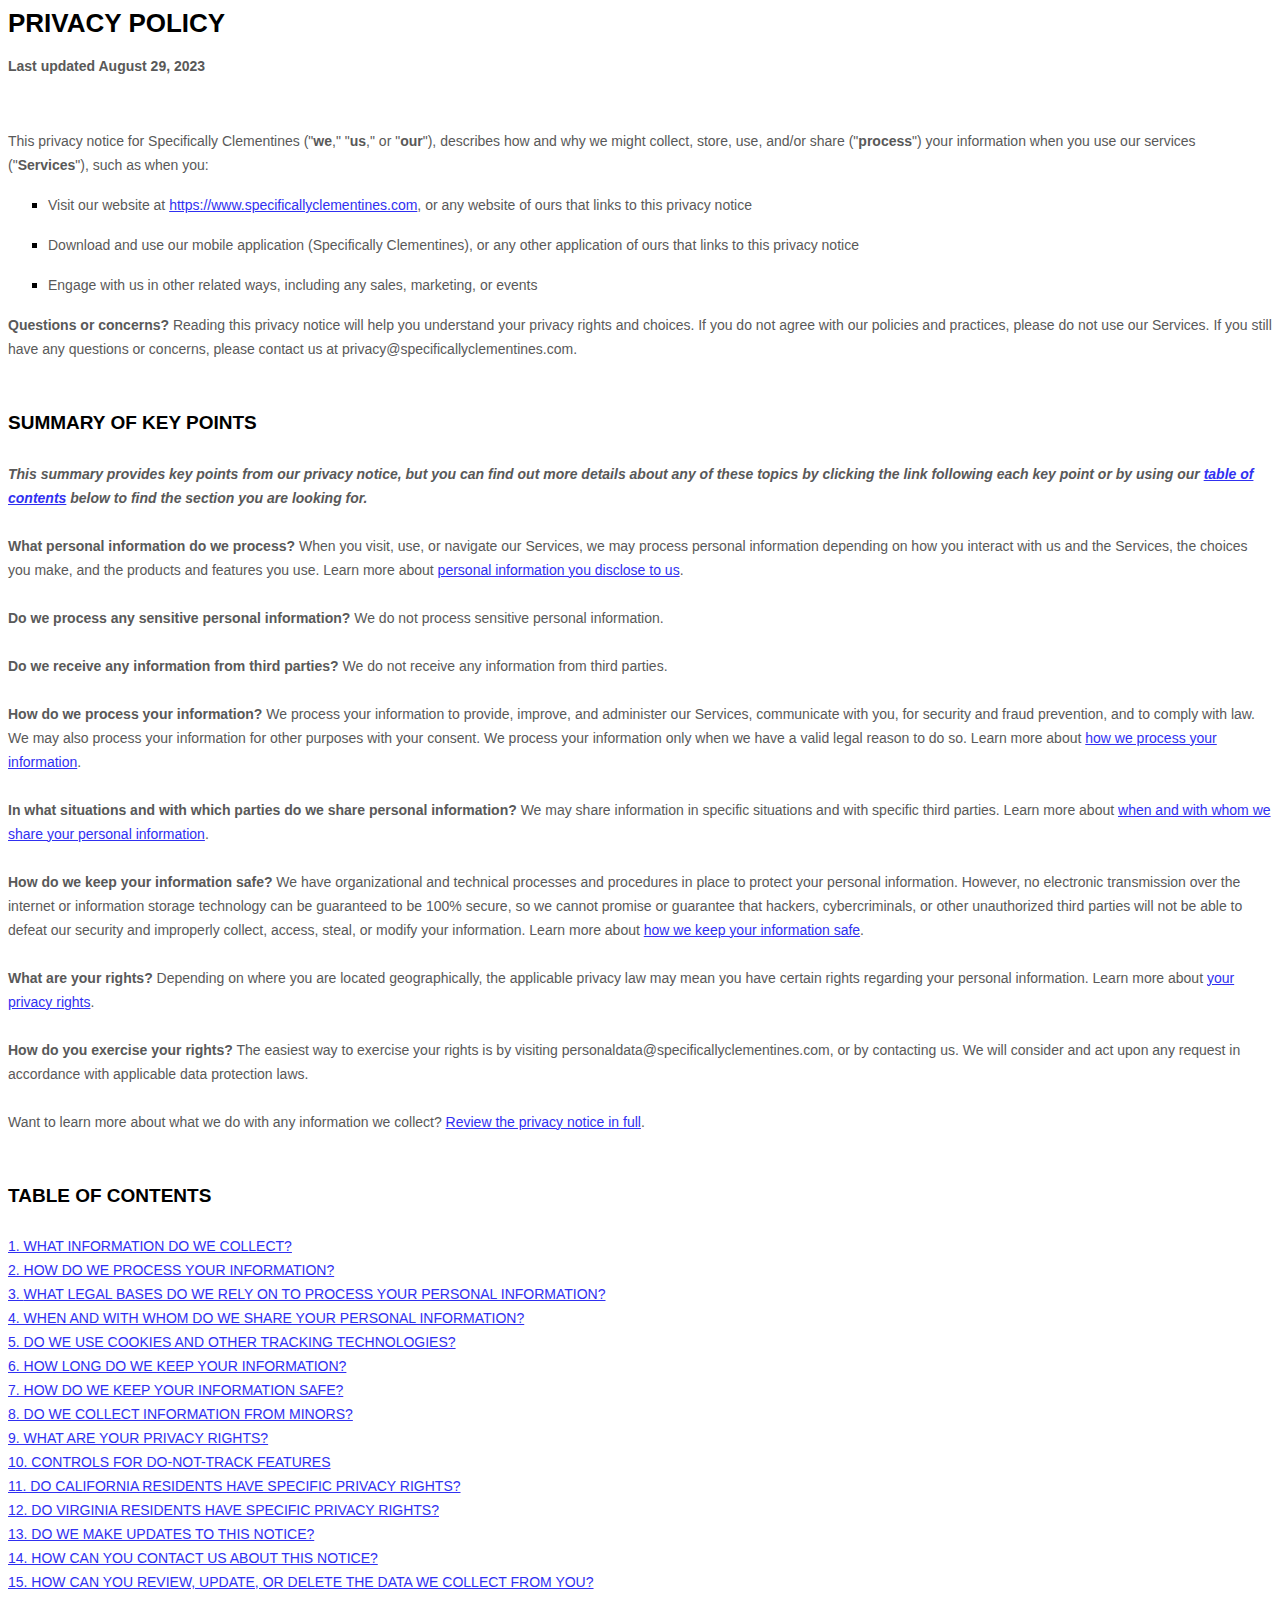
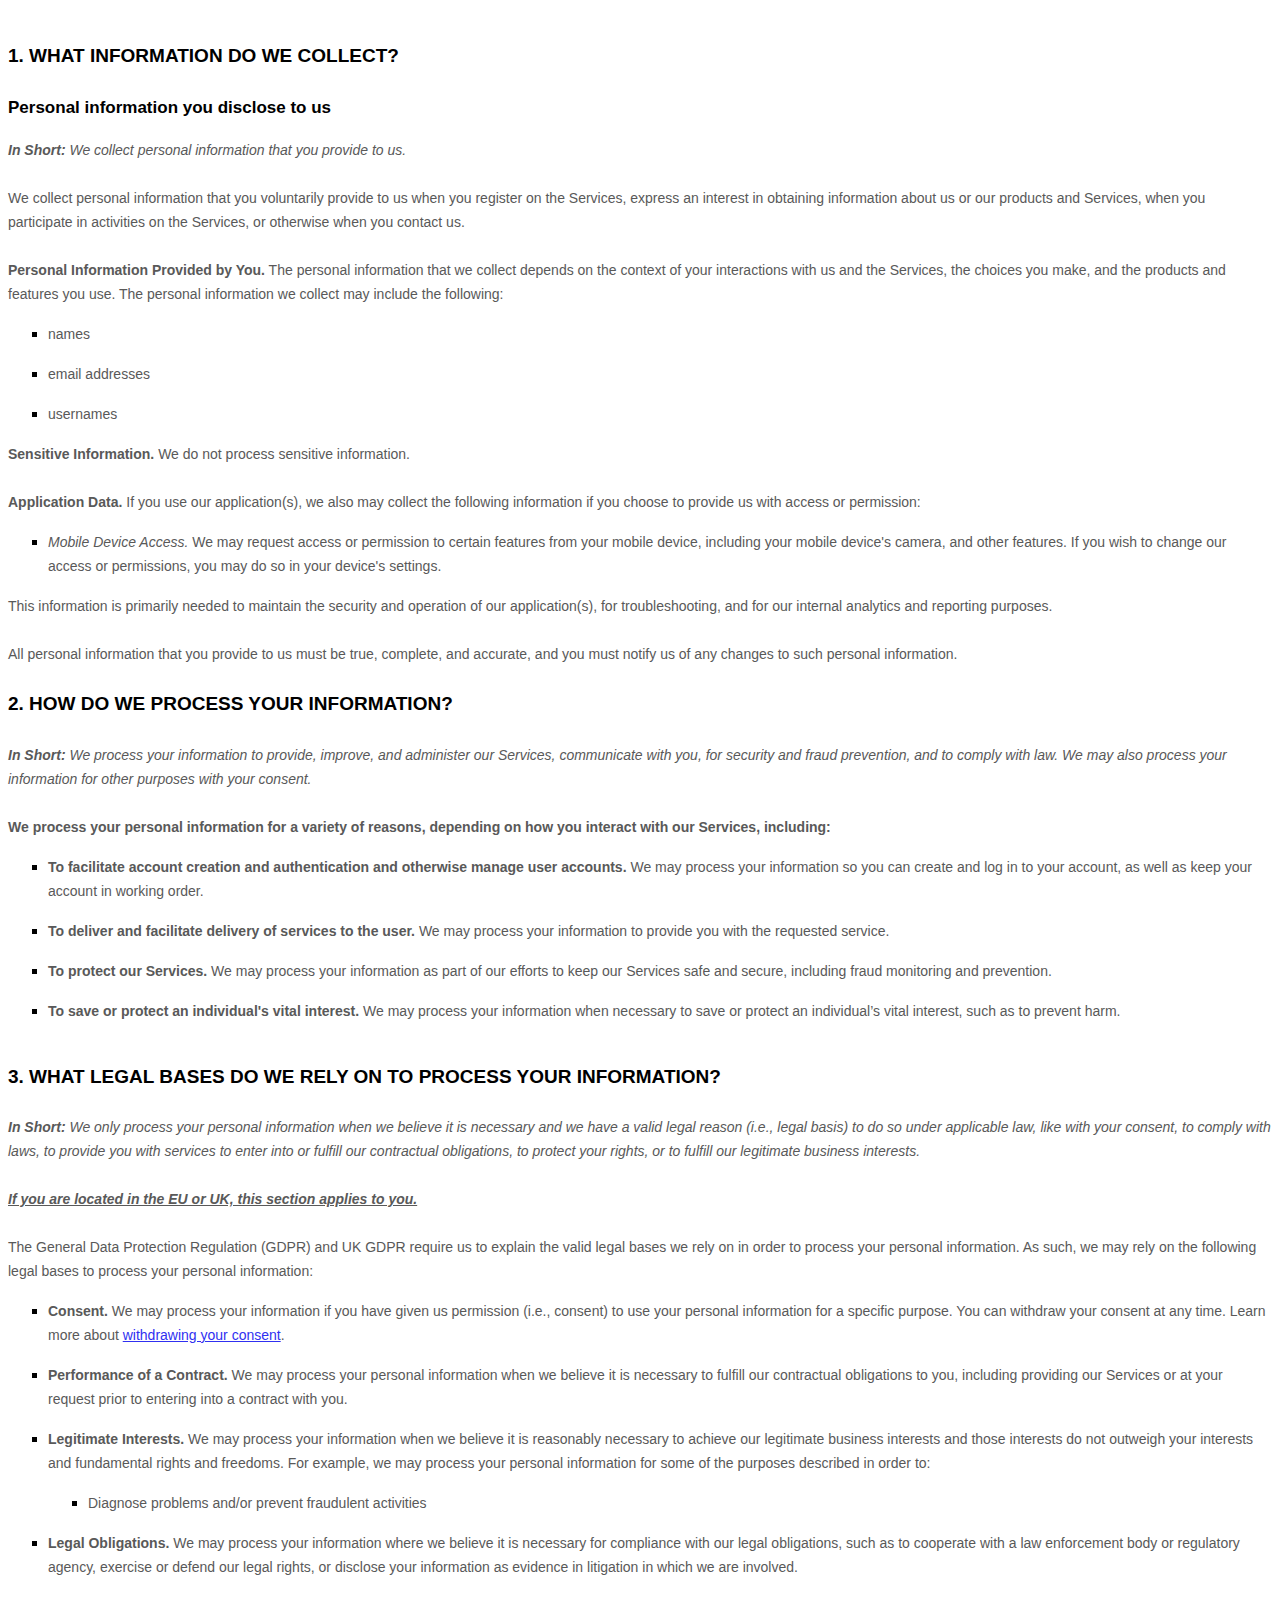
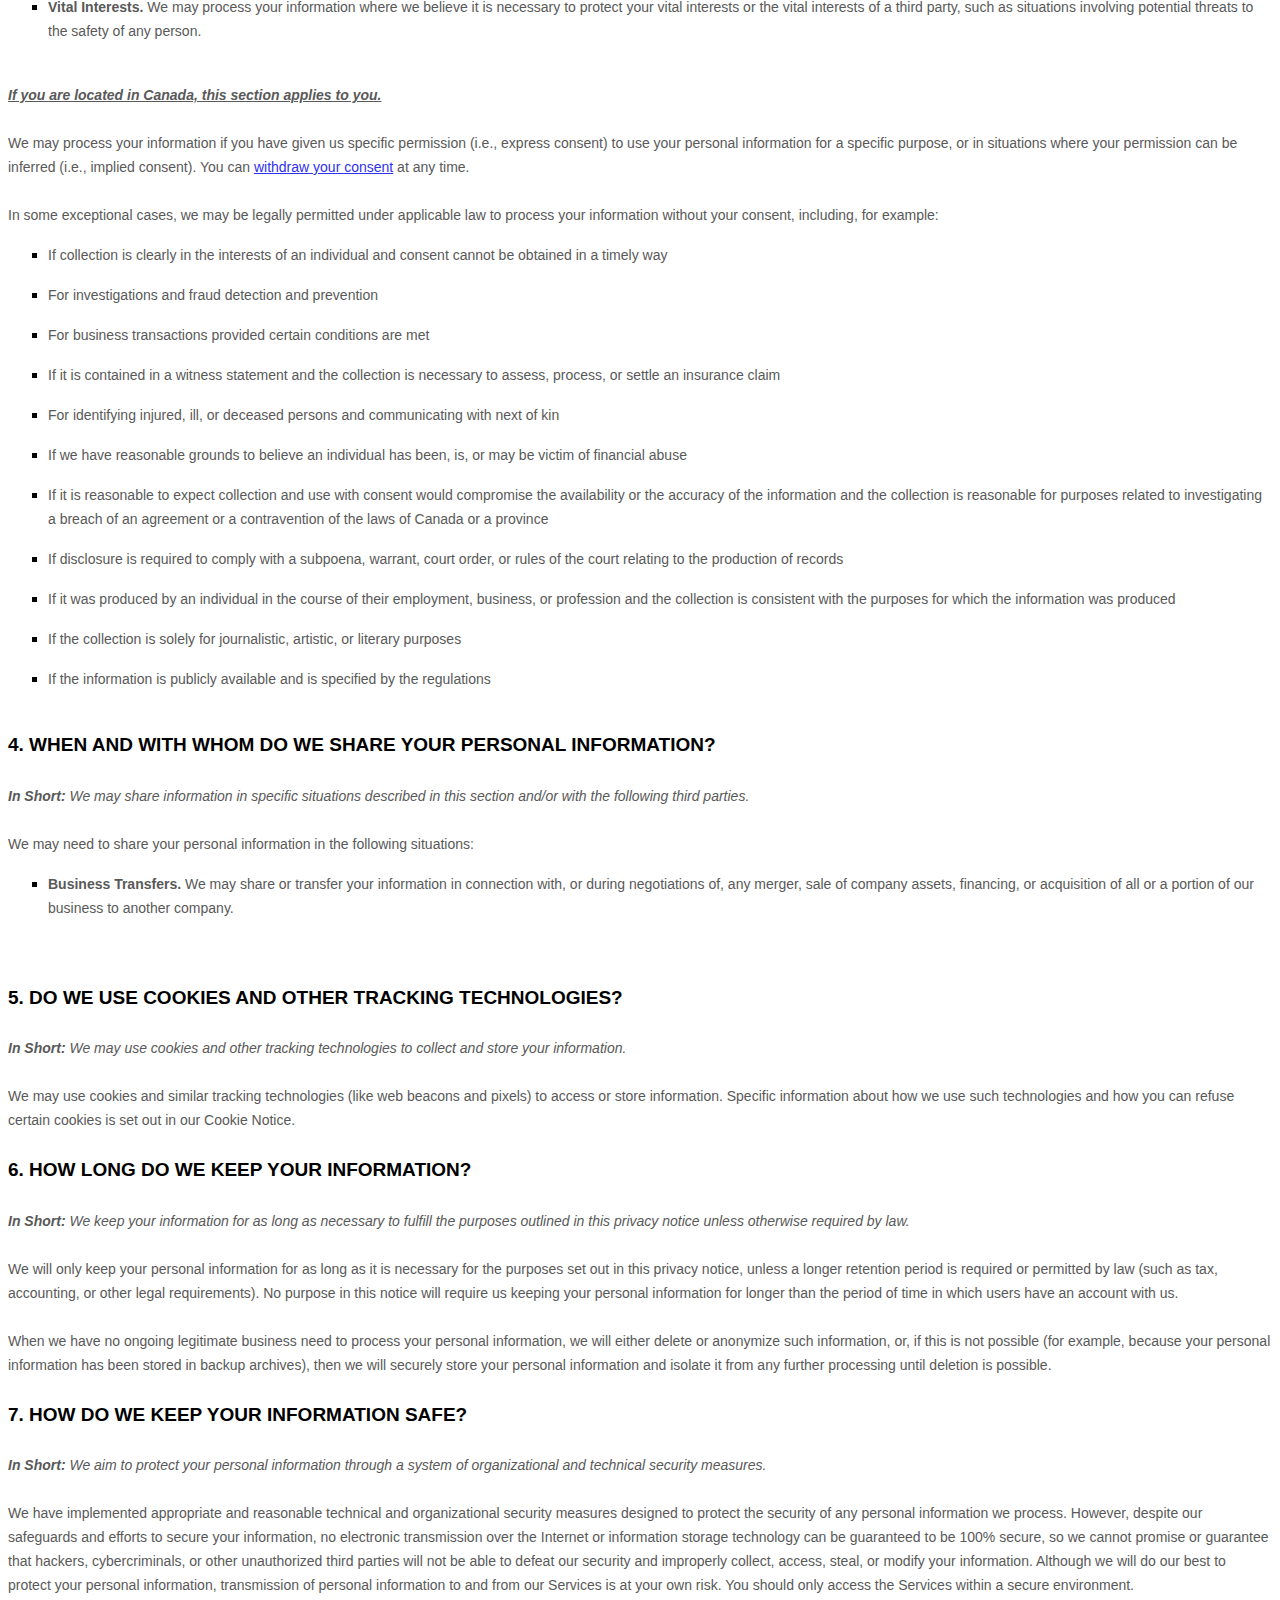
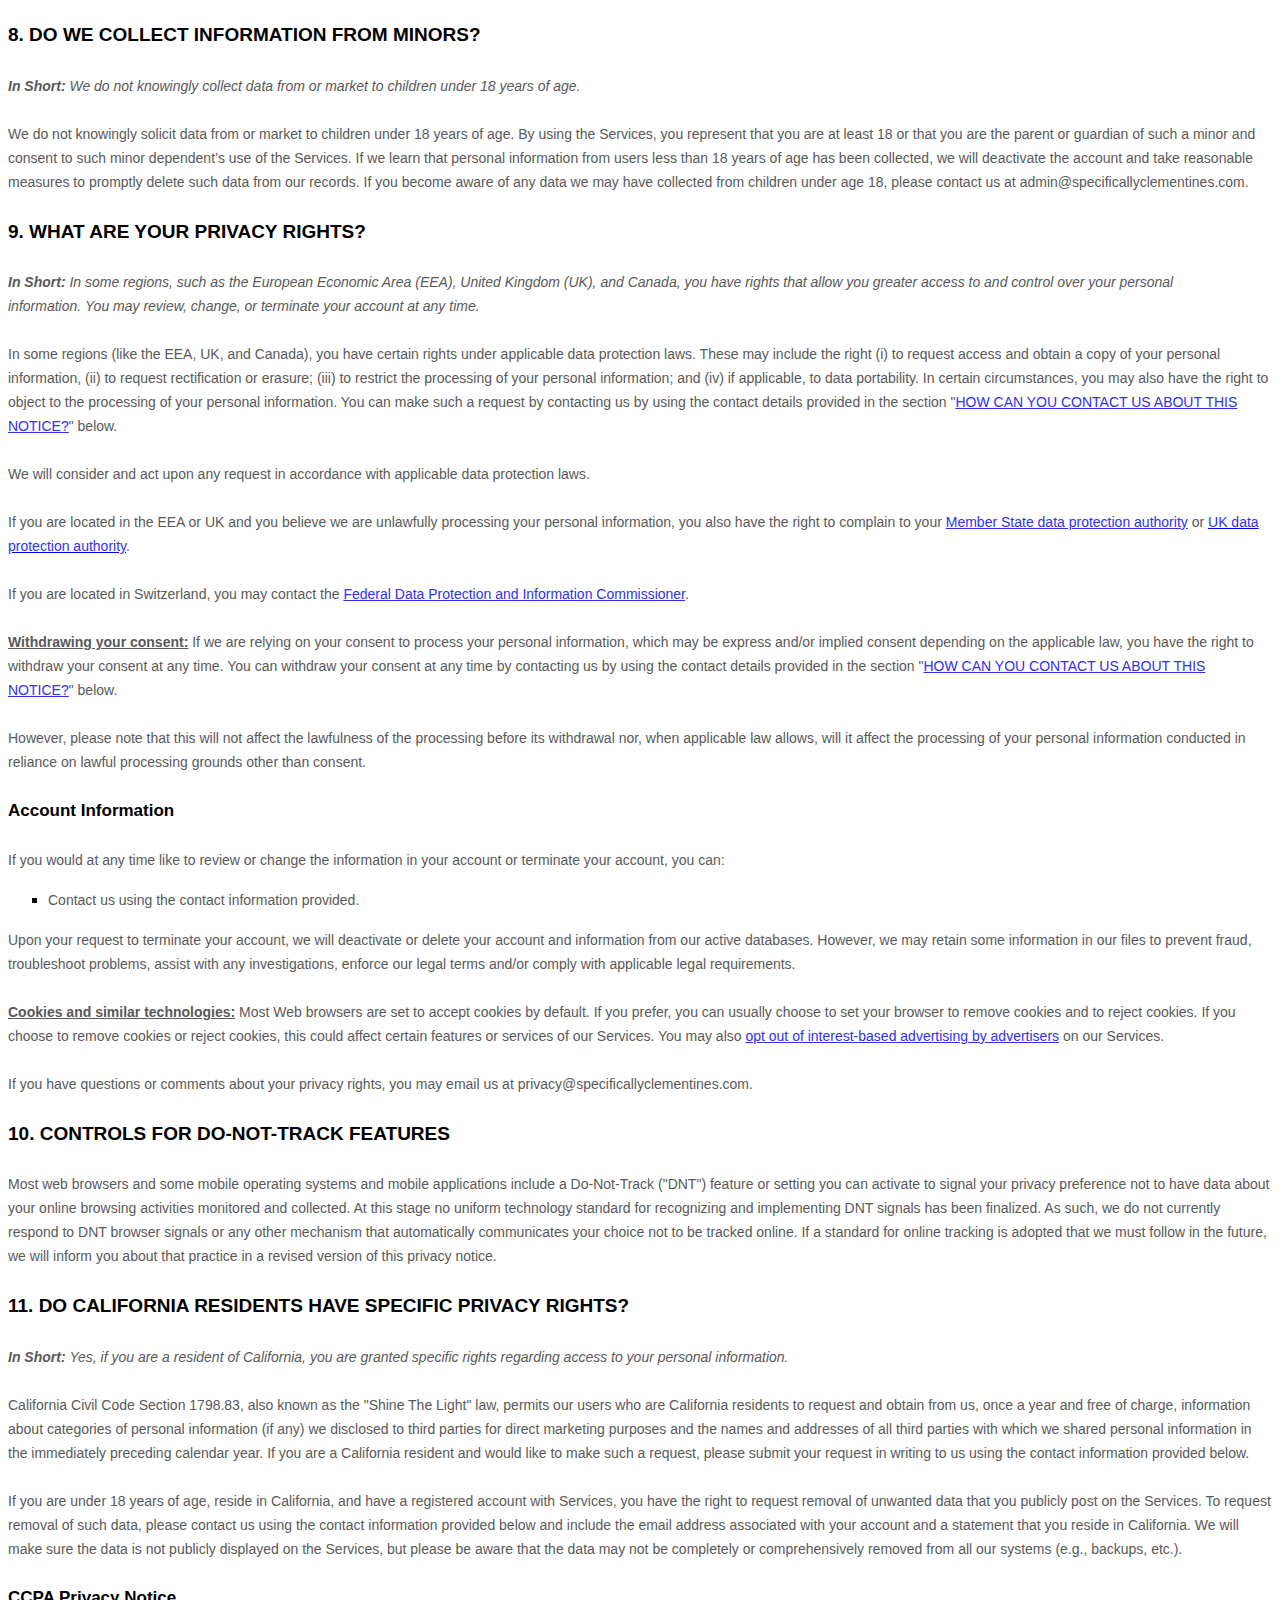
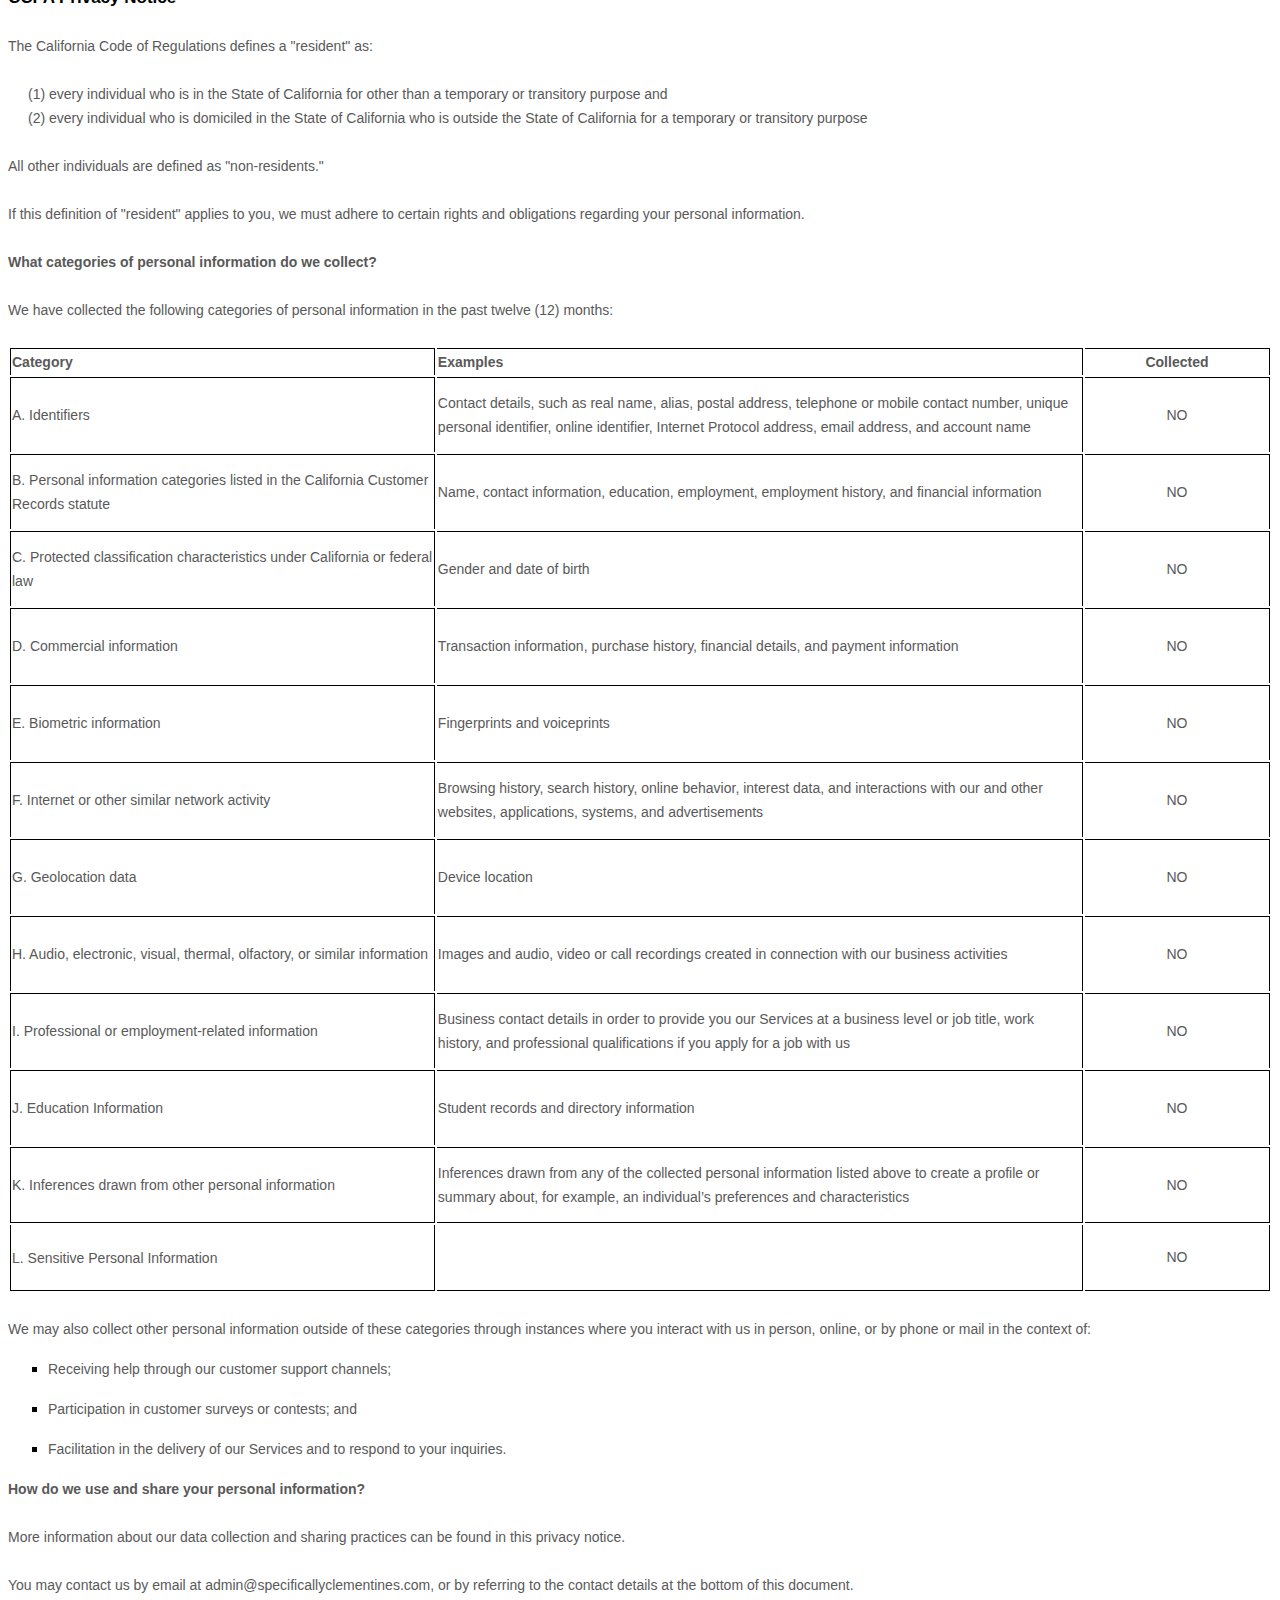
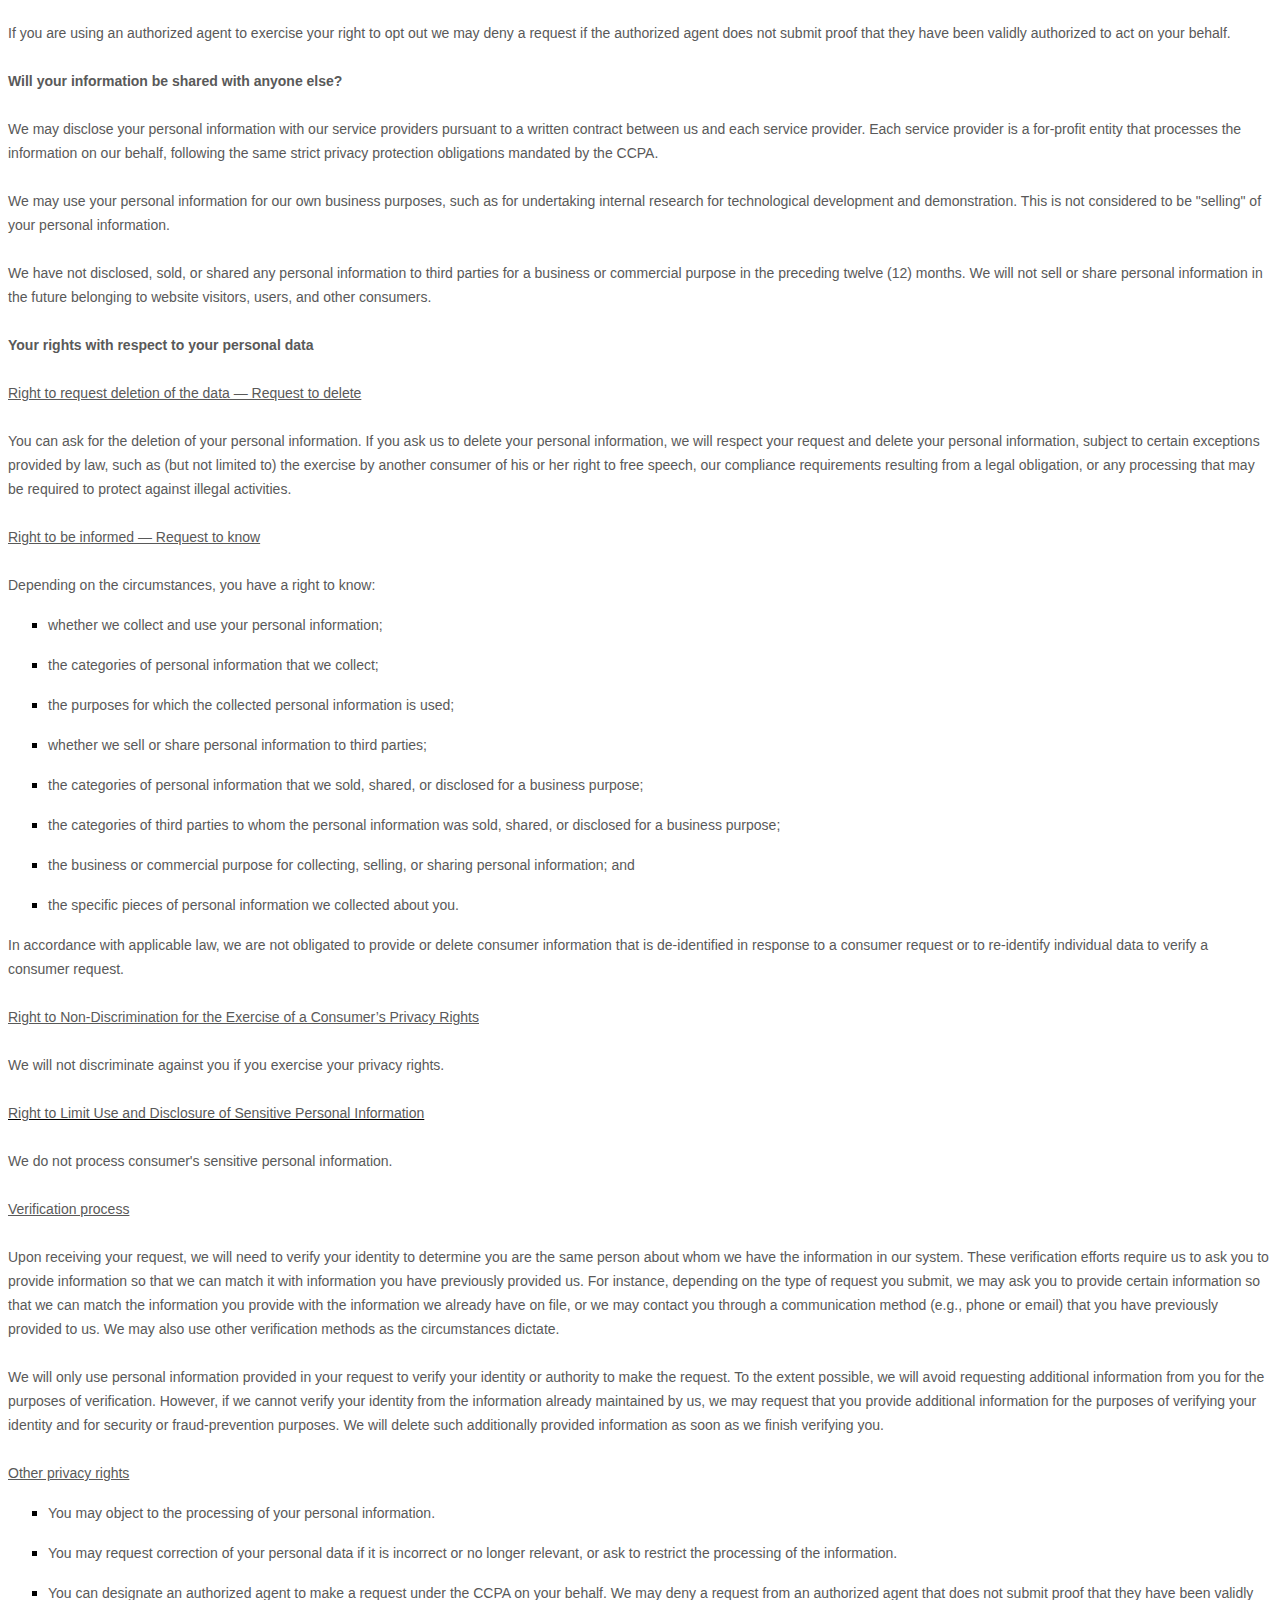
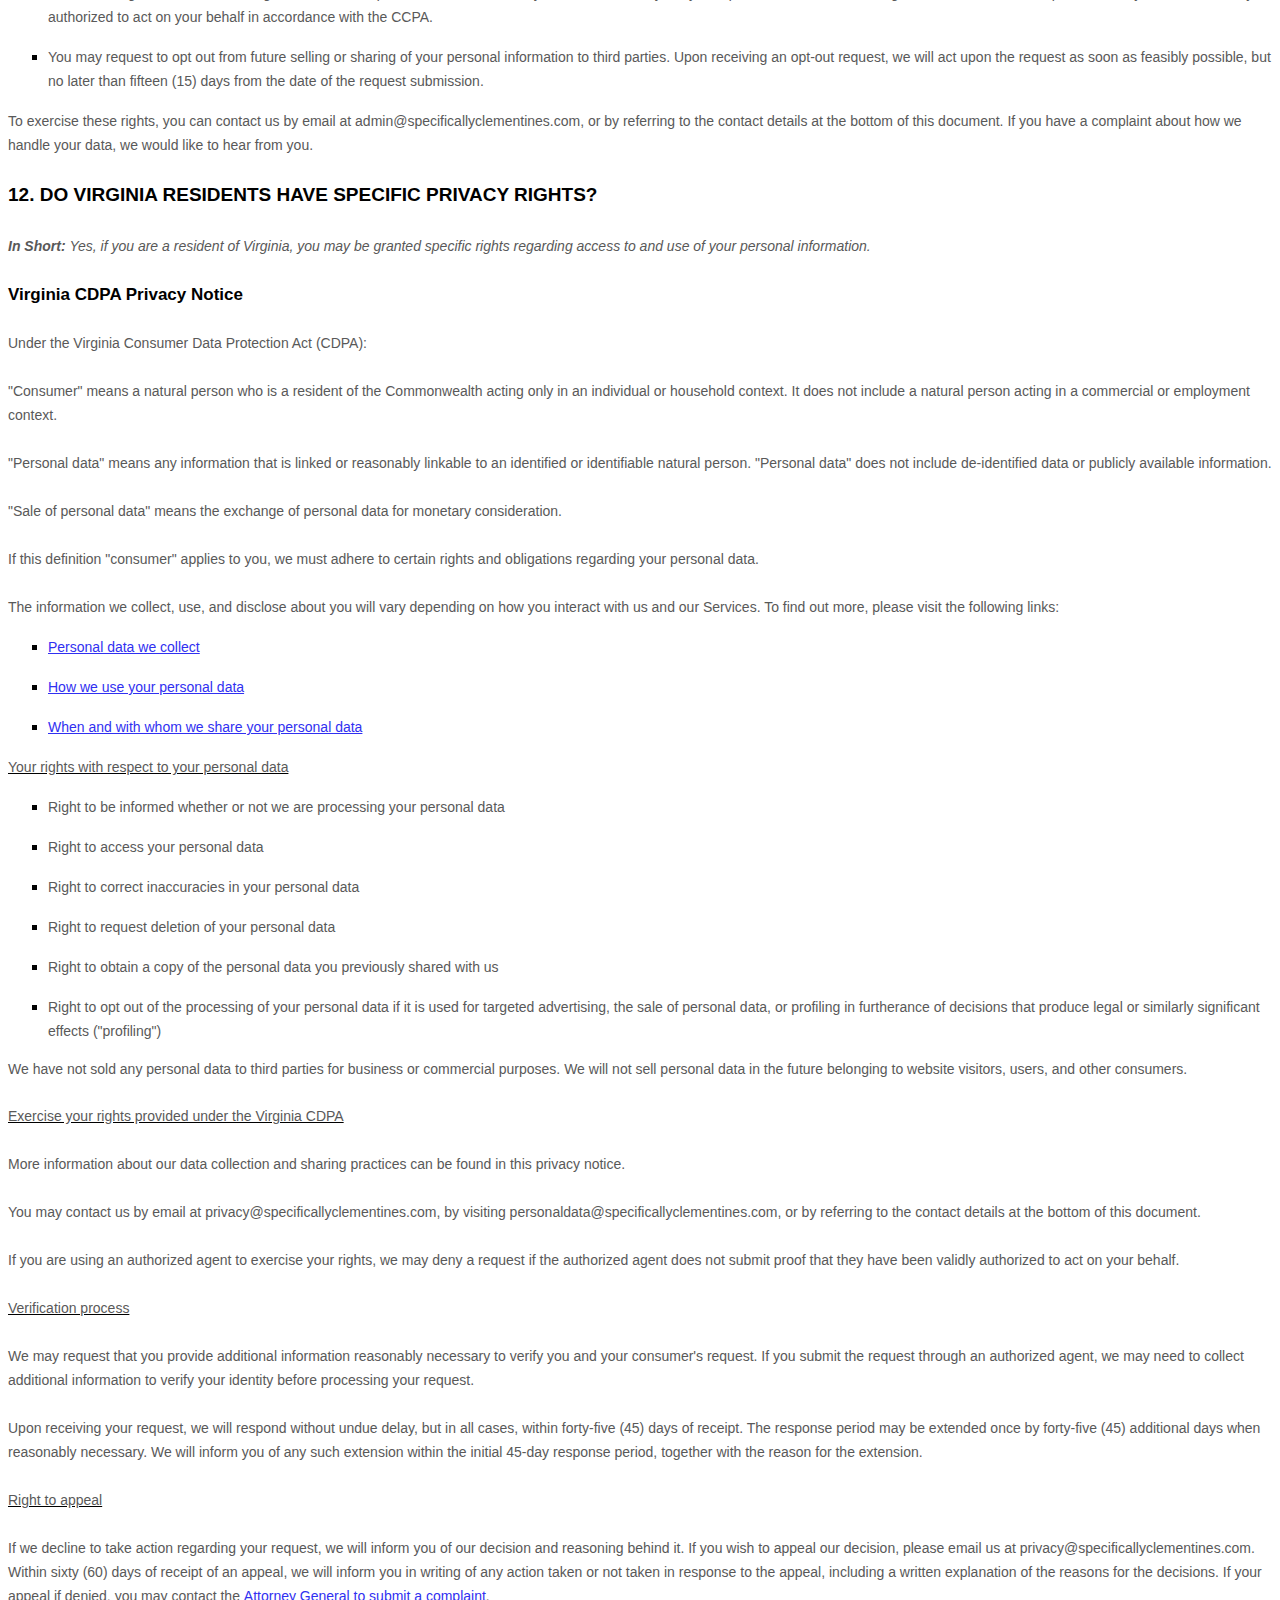
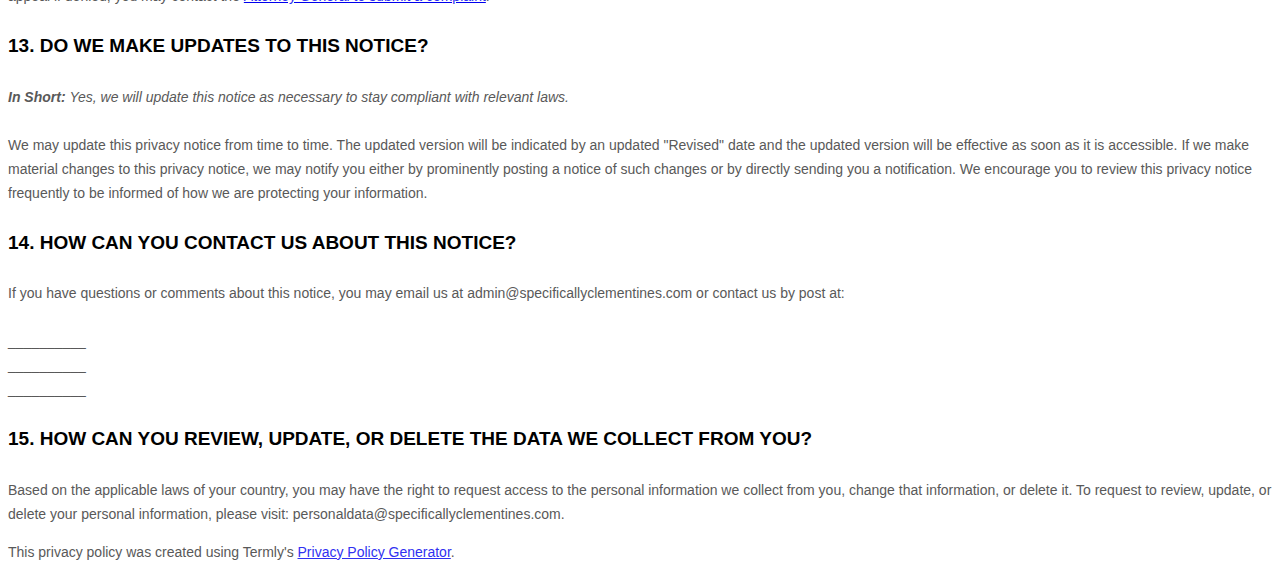
==== commit 3846271d: "Test dockerfile, base content" ====
--- a/src/privacy/index.html
+++ b/src/privacy/index.html
@@ -45,7 +45,7 @@
       </style>
       
             <div data-custom-class="body">
-            <div><strong><span style="font-size: 26px;"><span data-custom-class="title"><bdt class="block-component"></bdt><bdt class="question">PRIVACY POLICY</bdt><bdt class="statement-end-if-in-editor"></bdt></span></span></strong></div><div><br></div><div><span style="color: rgb(127, 127, 127);"><strong><span style="font-size: 15px;"><span data-custom-class="subtitle">Last updated <bdt class="question">August 29, 2023</bdt></span></span></strong></span></div><div><br></div><div><br></div><div><br></div><div style="line-height: 1.5;"><span style="color: rgb(127, 127, 127);"><span style="color: rgb(89, 89, 89); font-size: 15px;"><span data-custom-class="body_text">This privacy notice for <bdt class="question">__________<bdt class="block-component"></bdt></bdt> (<bdt class="block-component"></bdt>"<strong>we</strong>," "<strong>us</strong>," or "<strong>our</strong>"<bdt class="statement-end-if-in-editor"></bdt></span><span data-custom-class="body_text">), describes how and why we might collect, store, use, and/or share (<bdt class="block-component"></bdt>"<strong>process</strong>"<bdt class="statement-end-if-in-editor"></bdt>) your information when you use our services (<bdt class="block-component"></bdt>"<strong>Services</strong>"<bdt class="statement-end-if-in-editor"></bdt>), such as when you:</span></span></span><span style="font-size: 15px;"><span style="color: rgb(127, 127, 127);"><span data-custom-class="body_text"><span style="color: rgb(89, 89, 89);"><span data-custom-class="body_text"><bdt class="block-component"></bdt></span></span></span></span></span></div><ul><li style="line-height: 1.5;"><span style="font-size: 15px; color: rgb(89, 89, 89);"><span style="font-size: 15px; color: rgb(89, 89, 89);"><span data-custom-class="body_text">Visit our website<bdt class="block-component"></bdt> at <bdt class="question"><a href="https://www.specificallyclementines.com" target="_blank" data-custom-class="link">https://www.specificallyclementines.com</a></bdt><span style="font-size: 15px;"><span style="color: rgb(89, 89, 89);"><span data-custom-class="body_text"><span style="font-size: 15px;"><span style="color: rgb(89, 89, 89);"><bdt class="statement-end-if-in-editor">, or any website of ours that links to this privacy notice</bdt></span></span></span></span></span></span></span></span></li></ul><div><bdt class="block-component"><span style="font-size: 15px;"><span style="font-size: 15px;"><span style="color: rgb(127, 127, 127);"><span data-custom-class="body_text"><span style="color: rgb(89, 89, 89);"><span data-custom-class="body_text"><bdt class="block-component"></bdt></span></span></span></span></span></span></bdt></div><ul><li style="line-height: 1.5;"><span style="font-size: 15px; color: rgb(89, 89, 89);"><span style="font-size: 15px; color: rgb(89, 89, 89);"><span data-custom-class="body_text">Download and use<bdt class="block-component"></bdt> our mobile application<bdt class="block-component"></bdt> (<bdt class="question">Specifically Clementines)<span style="font-size: 15px; color: rgb(89, 89, 89);"><span style="font-size: 15px; color: rgb(89, 89, 89);"><span data-custom-class="body_text"><span style="font-size: 15px;"><span style="color: rgb(89, 89, 89);"><span data-custom-class="body_text"><span style="font-size: 15px;"><span style="color: rgb(89, 89, 89);"><bdt class="statement-end-if-in-editor">,</bdt></span></span></span></span></span></span></span></span></bdt></span><span data-custom-class="body_text"><span style="font-size: 15px;"><span style="color: rgb(89, 89, 89);"><span data-custom-class="body_text"><span style="font-size: 15px;"><span style="color: rgb(89, 89, 89);"><bdt class="statement-end-if-in-editor"><bdt class="block-component"> or any other application of ours that links to this privacy notice</bdt></bdt></span></span></span></span></span></span></span></span></li></ul><div style="line-height: 1.5;"><span style="font-size: 15px;"><span style="color: rgb(127, 127, 127);"><span data-custom-class="body_text"><span style="color: rgb(89, 89, 89);"><span data-custom-class="body_text"><bdt class="block-component"></bdt></span></span></span></span></span></div><ul><li style="line-height: 1.5;"><span style="font-size: 15px; color: rgb(89, 89, 89);"><span style="font-size: 15px; color: rgb(89, 89, 89);"><span data-custom-class="body_text">Engage with us in other related ways, including any sales, marketing, or events<span style="font-size: 15px;"><span style="color: rgb(89, 89, 89);"><span data-custom-class="body_text"><span style="font-size: 15px;"><span style="color: rgb(89, 89, 89);"><bdt class="statement-end-if-in-editor"></bdt></span></span></span></span></span></span></span></span></li></ul><div style="line-height: 1.5;"><span style="font-size: 15px;"><span style="color: rgb(127, 127, 127);"><span data-custom-class="body_text"><strong>Questions or concerns? </strong>Reading this privacy notice will help you understand your privacy rights and choices. If you do not agree with our policies and practices, please do not use our Services. If you still have any questions or concerns, please contact us at <bdt class="question">privacy@specificallyclementines.com</bdt>.</span></span></span></div><div style="line-height: 1.5;"><br></div><div style="line-height: 1.5;"><br></div><div style="line-height: 1.5;"><strong><span style="font-size: 15px;"><span data-custom-class="heading_1">SUMMARY OF KEY POINTS</span></span></strong></div><div style="line-height: 1.5;"><br></div><div style="line-height: 1.5;"><span style="font-size: 15px;"><span data-custom-class="body_text"><strong><em>This summary provides key points from our privacy notice, but you can find out more details about any of these topics by clicking the link following each key point or by using our </em></strong></span></span><a data-custom-class="link" href="#toc"><span style="font-size: 15px;"><span data-custom-class="body_text"><strong><em>table of contents</em></strong></span></span></a><span style="font-size: 15px;"><span data-custom-class="body_text"><strong><em> below to find the section you are looking for.</em></strong></span></span></div><div style="line-height: 1.5;"><br></div><div style="line-height: 1.5;"><span style="font-size: 15px;"><span data-custom-class="body_text"><strong>What personal information do we process?</strong> When you visit, use, or navigate our Services, we may process personal information depending on how you interact with us and the Services, the choices you make, and the products and features you use. Learn more about </span></span><a data-custom-class="link" href="#personalinfo"><span style="font-size: 15px;"><span data-custom-class="body_text">personal information you disclose to us</span></span></a><span data-custom-class="body_text">.</span></div><div style="line-height: 1.5;"><br></div><div style="line-height: 1.5;"><span style="font-size: 15px;"><span data-custom-class="body_text"><strong>Do we process any sensitive personal information?</strong> <bdt class="block-component"></bdt>We do not process sensitive personal information.<bdt class="else-block"></bdt></span></span></div><div style="line-height: 1.5;"><br></div><div style="line-height: 1.5;"><span style="font-size: 15px;"><span data-custom-class="body_text"><strong>Do we receive any information from third parties?</strong> <bdt class="block-component"></bdt>We do not receive any information from third parties.<bdt class="else-block"></bdt></span></span></div><div style="line-height: 1.5;"><br></div><div style="line-height: 1.5;"><span style="font-size: 15px;"><span data-custom-class="body_text"><strong>How do we process your information?</strong> We process your information to provide, improve, and administer our Services, communicate with you, for security and fraud prevention, and to comply with law. We may also process your information for other purposes with your consent. We process your information only when we have a valid legal reason to do so. Learn more about </span></span><a data-custom-class="link" href="#infouse"><span style="font-size: 15px;"><span data-custom-class="body_text">how we process your information</span></span></a><span data-custom-class="body_text">.</span></div><div style="line-height: 1.5;"><br></div><div style="line-height: 1.5;"><span style="font-size: 15px;"><span data-custom-class="body_text"><strong>In what situations and with which <bdt class="block-component"></bdt>parties do we share personal information?</strong> We may share information in specific situations and with specific <bdt class="block-component"></bdt>third parties. Learn more about </span></span><a data-custom-class="link" href="#whoshare"><span style="font-size: 15px;"><span data-custom-class="body_text">when and with whom we share your personal information</span></span></a><span style="font-size: 15px;"><span data-custom-class="body_text">.<bdt class="block-component"></bdt></span></span></div><div style="line-height: 1.5;"><br></div><div style="line-height: 1.5;"><span style="font-size: 15px;"><span data-custom-class="body_text"><strong>How do we keep your information safe?</strong> We have <bdt class="block-component"></bdt>organizational<bdt class="statement-end-if-in-editor"></bdt> and technical processes and procedures in place to protect your personal information. However, no electronic transmission over the internet or information storage technology can be guaranteed to be 100% secure, so we cannot promise or guarantee that hackers, cybercriminals, or other <bdt class="block-component"></bdt>unauthorized<bdt class="statement-end-if-in-editor"></bdt> third parties will not be able to defeat our security and improperly collect, access, steal, or modify your information. Learn more about </span></span><a data-custom-class="link" href="#infosafe"><span style="font-size: 15px;"><span data-custom-class="body_text">how we keep your information safe</span></span></a><span data-custom-class="body_text">.</span><span style="font-size: 15px;"><span data-custom-class="body_text"><bdt class="statement-end-if-in-editor"></bdt></span></span></div><div style="line-height: 1.5;"><br></div><div style="line-height: 1.5;"><span style="font-size: 15px;"><span data-custom-class="body_text"><strong>What are your rights?</strong> Depending on where you are located geographically, the applicable privacy law may mean you have certain rights regarding your personal information. Learn more about </span></span><a data-custom-class="link" href="#privacyrights"><span style="font-size: 15px;"><span data-custom-class="body_text">your privacy rights</span></span></a><span data-custom-class="body_text">.</span></div><div style="line-height: 1.5;"><br></div><div style="line-height: 1.5;"><span style="font-size: 15px;"><span data-custom-class="body_text"><strong>How do you exercise your rights?</strong> The easiest way to exercise your rights is by <bdt class="block-component"></bdt>visiting <bdt class="question">personaldata@specificallyclementines.com</bdt><bdt class="else-block"></bdt>, or by contacting us. We will consider and act upon any request in accordance with applicable data protection laws.</span></span></div><div style="line-height: 1.5;"><br></div><div style="line-height: 1.5;"><span style="font-size: 15px;"><span data-custom-class="body_text">Want to learn more about what we do with any information we collect? </span></span><a data-custom-class="link" href="#toc"><span style="font-size: 15px;"><span data-custom-class="body_text">Review the privacy notice in full</span></span></a><span style="font-size: 15px;"><span data-custom-class="body_text">.</span></span></div><div style="line-height: 1.5;"><br></div><div style="line-height: 1.5;"><br></div><div id="toc" style="line-height: 1.5;"><span style="font-size: 15px;"><span style="color: rgb(127, 127, 127);"><span style="color: rgb(0, 0, 0);"><strong><span data-custom-class="heading_1">TABLE OF CONTENTS</span></strong></span></span></span></div><div style="line-height: 1.5;"><br></div><div style="line-height: 1.5;"><span style="font-size: 15px;"><a data-custom-class="link" href="#infocollect"><span style="color: rgb(89, 89, 89);">1. WHAT INFORMATION DO WE COLLECT?</span></a></span></div><div style="line-height: 1.5;"><span style="font-size: 15px;"><a data-custom-class="link" href="#infouse"><span style="color: rgb(89, 89, 89);">2. HOW DO WE PROCESS YOUR INFORMATION?<bdt class="block-component"></bdt></span></a></span></div><div style="line-height: 1.5;"><span style="font-size: 15px;"><a data-custom-class="link" href="#legalbases"><span style="color: rgb(89, 89, 89);">3. <span style="font-size: 15px;"><span style="color: rgb(89, 89, 89);">WHAT LEGAL BASES DO WE RELY ON TO PROCESS YOUR PERSONAL INFORMATION?</span></span><bdt class="statement-end-if-in-editor"></bdt></span></a></span></div><div style="line-height: 1.5;"><span style="font-size: 15px;"><span style="color: rgb(89, 89, 89);"><a data-custom-class="link" href="#whoshare">4. WHEN AND WITH WHOM DO WE SHARE YOUR PERSONAL INFORMATION?</a></span><span data-custom-class="body_text"><bdt class="block-component"></bdt></span></a><span style="color: rgb(127, 127, 127);"><span style="color: rgb(89, 89, 89);"><span data-custom-class="body_text"><span style="color: rgb(89, 89, 89);"><bdt class="block-component"></bdt></span></span></span></span></span></div><div style="line-height: 1.5;"><span style="font-size: 15px;"><a data-custom-class="link" href="#cookies"><span style="color: rgb(89, 89, 89);">5. DO WE USE COOKIES AND OTHER TRACKING TECHNOLOGIES?</span></a><span style="color: rgb(127, 127, 127);"><span style="color: rgb(89, 89, 89);"><span data-custom-class="body_text"><span style="color: rgb(89, 89, 89);"><bdt class="statement-end-if-in-editor"></bdt></span></span><span data-custom-class="body_text"><span style="color: rgb(89, 89, 89);"><span style="color: rgb(89, 89, 89);"><span style="color: rgb(89, 89, 89);"><bdt class="block-component"></bdt></span></span><bdt class="block-component"></bdt></span></span></span></span></span></div><div style="line-height: 1.5;"><span style="font-size: 15px;"><a data-custom-class="link" href="#inforetain"><span style="color: rgb(89, 89, 89);">6. HOW LONG DO WE KEEP YOUR INFORMATION?</span></a><span style="color: rgb(127, 127, 127);"><span style="color: rgb(89, 89, 89);"><span data-custom-class="body_text"><span style="color: rgb(89, 89, 89);"><span style="color: rgb(89, 89, 89);"><bdt class="block-component"></bdt></span></span></span></span></span></span></div><div style="line-height: 1.5;"><span style="font-size: 15px;"><a data-custom-class="link" href="#infosafe"><span style="color: rgb(89, 89, 89);">7. HOW DO WE KEEP YOUR INFORMATION SAFE?</span></a><span style="color: rgb(127, 127, 127);"><span style="color: rgb(89, 89, 89);"><span data-custom-class="body_text"><span style="color: rgb(89, 89, 89);"><bdt class="statement-end-if-in-editor"></bdt><bdt class="block-component"></bdt></span></span></span></span></span></div><div style="line-height: 1.5;"><span style="font-size: 15px;"><a data-custom-class="link" href="#infominors"><span style="color: rgb(89, 89, 89);">8. DO WE COLLECT INFORMATION FROM MINORS?</span></a><span style="color: rgb(127, 127, 127);"><span style="color: rgb(89, 89, 89);"><span data-custom-class="body_text"><span style="color: rgb(89, 89, 89);"><bdt class="statement-end-if-in-editor"></bdt></span></span></span></span></span></div><div style="line-height: 1.5;"><span style="font-size: 15px;"><span style="color: rgb(89, 89, 89);"><a data-custom-class="link" href="#privacyrights">9. WHAT ARE YOUR PRIVACY RIGHTS?</a></span></span></div><div style="line-height: 1.5;"><span style="font-size: 15px;"><a data-custom-class="link" href="#DNT"><span style="color: rgb(89, 89, 89);">10. CONTROLS FOR DO-NOT-TRACK FEATURES</span></a></span></div><div style="line-height: 1.5;"><span style="font-size: 15px;"><a data-custom-class="link" href="#caresidents"><span style="color: rgb(89, 89, 89);">11. DO CALIFORNIA RESIDENTS HAVE SPECIFIC PRIVACY RIGHTS?</span></a></span><bdt class="block-component"><span style="font-size: 15px;"><span data-custom-class="body_text"></span></span></bdt></div><div style="line-height: 1.5;"><a data-custom-class="link" href="#virginia"><span style="font-size: 15px;">12. DO VIRGINIA RESIDENTS HAVE SPECIFIC PRIVACY RIGHTS?</span></a><span style="font-size: 15px;"><bdt class="statement-end-if-in-editor"><span data-custom-class="body_text"></span></bdt></span></div><div style="line-height: 1.5;"><bdt class="block-component"><span style="font-size: 15px;"></bdt><bdt class="block-component"></bdt><bdt class="block-component"></bdt><bdt class="block-component"></bdt><bdt class="block-component"></bdt><bdt class="block-component"></bdt><bdt class="block-component"></bdt><bdt class="block-component"></bdt><bdt class="block-component"></bdt><bdt class="block-component"></span></bdt></div><div style="line-height: 1.5;"><span style="font-size: 15px;"><a data-custom-class="link" href="#policyupdates"><span style="color: rgb(89, 89, 89);">13. DO WE MAKE UPDATES TO THIS NOTICE?</span></a></span></div><div style="line-height: 1.5;"><a data-custom-class="link" href="#contact"><span style="color: rgb(89, 89, 89); font-size: 15px;">14. HOW CAN YOU CONTACT US ABOUT THIS NOTICE?</span></a></div><div style="line-height: 1.5;"><a data-custom-class="link" href="#request"><span style="color: rgb(89, 89, 89);">15. HOW CAN YOU REVIEW, UPDATE, OR DELETE THE DATA WE COLLECT FROM YOU?</span></a></div><div style="line-height: 1.5;"><br></div><div style="line-height: 1.5;"><br></div><div id="infocollect" style="line-height: 1.5;"><span style="color: rgb(127, 127, 127);"><span style="color: rgb(89, 89, 89); font-size: 15px;"><span style="font-size: 15px; color: rgb(89, 89, 89);"><span style="font-size: 15px; color: rgb(89, 89, 89);"><span id="control" style="color: rgb(0, 0, 0);"><strong><span data-custom-class="heading_1">1. WHAT INFORMATION DO WE COLLECT?</span></strong></span></span></span></span></span></div><div style="line-height: 1.5;"><br></div><div id="personalinfo" style="line-height: 1.5;"><span data-custom-class="heading_2" style="color: rgb(0, 0, 0);"><span style="font-size: 15px;"><strong>Personal information you disclose to us</strong></span></span></div><div><div><br></div><div style="line-height: 1.5;"><span style="color: rgb(127, 127, 127);"><span style="color: rgb(89, 89, 89); font-size: 15px;"><span data-custom-class="body_text"><span style="font-size: 15px; color: rgb(89, 89, 89);"><span style="font-size: 15px; color: rgb(89, 89, 89);"><span data-custom-class="body_text"><strong><em>In Short:</em></strong></span></span></span></span><span data-custom-class="body_text"><span style="font-size: 15px; color: rgb(89, 89, 89);"><span style="font-size: 15px; color: rgb(89, 89, 89);"><span data-custom-class="body_text"><strong><em> </em></strong><em>We collect personal information that you provide to us.</em></span></span></span></span></span></span></div></div><div style="line-height: 1.5;"><br></div><div style="line-height: 1.5;"><span style="font-size: 15px; color: rgb(89, 89, 89);"><span style="font-size: 15px; color: rgb(89, 89, 89);"><span data-custom-class="body_text">We collect personal information that you voluntarily provide to us when you <span style="font-size: 15px;"><bdt class="block-component"></bdt></span>register on the Services, </span><span style="font-size: 15px;"><span data-custom-class="body_text"><span style="font-size: 15px;"><bdt class="statement-end-if-in-editor"></bdt></span></span><span data-custom-class="body_text">express an interest in obtaining information about us or our products and Services, when you participate in activities on the Services, or otherwise when you contact us.</span></span></span></span></div><div style="line-height: 1.5;"><br></div><div style="line-height: 1.5;"><span style="font-size: 15px; color: rgb(89, 89, 89);"><span style="font-size: 15px; color: rgb(89, 89, 89);"><span data-custom-class="body_text"><span style="font-size: 15px;"><bdt class="block-component"></bdt></span></span></span></span></div><div style="line-height: 1.5;"><span style="font-size: 15px; color: rgb(89, 89, 89);"><span style="font-size: 15px; color: rgb(89, 89, 89);"><span data-custom-class="body_text"><strong>Personal Information Provided by You.</strong> The personal information that we collect depends on the context of your interactions with us and the Services, the choices you make, and the products and features you use. The personal information we collect may include the following:<span style="font-size: 15px;"><span data-custom-class="body_text"><bdt class="forloop-component"></bdt></span></span></span></span></span></div><ul><li style="line-height: 1.5;"><span style="font-size: 15px; color: rgb(89, 89, 89);"><span style="font-size: 15px; color: rgb(89, 89, 89);"><span data-custom-class="body_text"><span style="font-size: 15px;"><span data-custom-class="body_text"><bdt class="question">names</bdt></span></span></span></span></span></li></ul><div style="line-height: 1.5;"><span style="font-size: 15px; color: rgb(89, 89, 89);"><span style="font-size: 15px; color: rgb(89, 89, 89);"><span data-custom-class="body_text"><span style="font-size: 15px;"><span data-custom-class="body_text"><bdt class="forloop-component"></bdt></span></span></span></span></span></div><ul><li style="line-height: 1.5;"><span style="font-size: 15px; color: rgb(89, 89, 89);"><span style="font-size: 15px; color: rgb(89, 89, 89);"><span data-custom-class="body_text"><span style="font-size: 15px;"><span data-custom-class="body_text"><bdt class="question">email addresses</bdt></span></span></span></span></span></li></ul><div style="line-height: 1.5;"><span style="font-size: 15px; color: rgb(89, 89, 89);"><span style="font-size: 15px; color: rgb(89, 89, 89);"><span data-custom-class="body_text"><span style="font-size: 15px;"><span data-custom-class="body_text"><bdt class="forloop-component"></bdt></span></span></span></span></span></div><ul><li style="line-height: 1.5;"><span style="font-size: 15px; color: rgb(89, 89, 89);"><span style="font-size: 15px; color: rgb(89, 89, 89);"><span data-custom-class="body_text"><span style="font-size: 15px;"><span data-custom-class="body_text"><bdt class="question">usernames</bdt></span></span></span></span></span></li></ul><div style="line-height: 1.5;"><span style="font-size: 15px; color: rgb(89, 89, 89);"><span style="font-size: 15px; color: rgb(89, 89, 89);"><span data-custom-class="body_text"><span style="font-size: 15px;"><span data-custom-class="body_text"><bdt class="forloop-component"></bdt></span><span data-custom-class="body_text"><bdt class="statement-end-if-in-editor"></bdt></span></span></span></span></span></div><div id="sensitiveinfo" style="line-height: 1.5;"><span style="font-size: 15px;"><span data-custom-class="body_text"><strong>Sensitive Information.</strong> <bdt class="block-component"></bdt>We do not process sensitive information.</span></span></div><div style="line-height: 1.5;"><br></div><div style="line-height: 1.5;"><span style="font-size: 15px;"><span data-custom-class="body_text"><bdt class="else-block"></bdt></span></span><span style="font-size: 15px; color: rgb(89, 89, 89);"><span style="font-size: 15px; color: rgb(89, 89, 89);"><span data-custom-class="body_text"><span style="font-size: 15px;"><span data-custom-class="body_text"><bdt class="block-component"><bdt class="block-component"></bdt></bdt></span></span></span></span><bdt class="block-component"><bdt class="block-component"></bdt></bdt></div><div style="line-height: 1.5;"><span data-custom-class="body_text"><span style="font-size: 15px;"><strong>Application Data.</strong> If you use our application(s), we also may collect the following information if you choose to provide us with access or permission:<bdt class="block-component"></bdt></span></span></li></ul><div style="line-height: 1.5;"><bdt class="block-component"><span style="font-size: 15px;"><span data-custom-class="body_text"></span></span></bdt></div><ul><li style="line-height: 1.5;"><span style="font-size: 15px;"><span data-custom-class="body_text"><em>Mobile Device Access.</em> We may request access or permission to certain features from your mobile device, including your mobile device's <bdt class="forloop-component"></bdt><bdt class="question">camera</bdt>, <bdt class="forloop-component"></bdt>and other features. If you wish to change our access or permissions, you may do so in your device's settings.<bdt class="statement-end-if-in-editor"></bdt></span></span></li></ul><div style="line-height: 1.5;"><bdt class="block-component"><span style="font-size: 15px;"><span data-custom-class="body_text"></bdt></span></span></li></ul><div style="line-height: 1.5;"><bdt class="block-component"><span style="font-size: 15px;"><span data-custom-class="body_text"></bdt></span></span></li></ul><div style="line-height: 1.5;"><span style="font-size: 15px;"><span data-custom-class="body_text">This information is primarily needed to maintain the security and operation of our application(s), for troubleshooting, and for our internal analytics and reporting purposes.</span></span></div><div style="line-height: 1.5;"><br></div><div style="line-height: 1.5;"><bdt class="statement-end-if-in-editor"><span style="font-size: 15px;"><span data-custom-class="body_text"></span></span></bdt></div><div style="line-height: 1.5;"><span style="font-size: 15px; color: rgb(89, 89, 89);"><span style="font-size: 15px; color: rgb(89, 89, 89);"><span data-custom-class="body_text">All personal information that you provide to us must be true, complete, and accurate, and you must notify us of any changes to such personal information.</span></span></span></div><div style="line-height: 1.5;"><br></div><div style="line-height: 1.5;"><span style="font-size: 15px; color: rgb(89, 89, 89);"><span style="font-size: 15px; color: rgb(89, 89, 89);"><span data-custom-class="body_text"><bdt class="block-component"></bdt></bdt></span><span data-custom-class="body_text"><span style="color: rgb(89, 89, 89); font-size: 15px;"><span data-custom-class="body_text"><span style="color: rgb(89, 89, 89); font-size: 15px;"><span data-custom-class="body_text"><bdt class="statement-end-if-in-editor"><bdt class="block-component"></bdt></bdt></span></span></span></span></bdt></span></span></span></span></span></span></span></span><span style="font-size: 15px;"><span data-custom-class="body_text"><bdt class="block-component"></bdt></span></span></div><div id="infouse" style="line-height: 1.5;"><span style="color: rgb(127, 127, 127);"><span style="color: rgb(89, 89, 89); font-size: 15px;"><span style="font-size: 15px; color: rgb(89, 89, 89);"><span style="font-size: 15px; color: rgb(89, 89, 89);"><span id="control" style="color: rgb(0, 0, 0);"><strong><span data-custom-class="heading_1">2. HOW DO WE PROCESS YOUR INFORMATION?</span></strong></span></span></span></span></span></div><div><div style="line-height: 1.5;"><br></div><div style="line-height: 1.5;"><span style="color: rgb(127, 127, 127);"><span style="color: rgb(89, 89, 89); font-size: 15px;"><span data-custom-class="body_text"><span style="font-size: 15px; color: rgb(89, 89, 89);"><span style="font-size: 15px; color: rgb(89, 89, 89);"><span data-custom-class="body_text"><strong><em>In Short: </em></strong><em>We process your information to provide, improve, and administer our Services, communicate with you, for security and fraud prevention, and to comply with law. We may also process your information for other purposes with your consent.</em></span></span></span></span></span></span></div></div><div style="line-height: 1.5;"><br></div><div style="line-height: 1.5;"><span style="font-size: 15px; color: rgb(89, 89, 89);"><span style="font-size: 15px; color: rgb(89, 89, 89);"><span data-custom-class="body_text"><strong>We process your personal information for a variety of reasons, depending on how you interact with our Services, including:</strong><bdt class="block-component"></bdt></span></span></span></div><ul><li style="line-height: 1.5;"><span style="font-size: 15px; color: rgb(89, 89, 89);"><span style="font-size: 15px; color: rgb(89, 89, 89);"><span data-custom-class="body_text"><strong>To facilitate account creation and authentication and otherwise manage user accounts. </strong>We may process your information so you can create and log in to your account, as well as keep your account in working order.<span style="font-size: 15px; color: rgb(89, 89, 89);"><span style="font-size: 15px; color: rgb(89, 89, 89);"><span data-custom-class="body_text"><span style="font-size: 15px;"><span style="color: rgb(89, 89, 89);"><span data-custom-class="body_text"><span style="font-size: 15px;"><span style="color: rgb(89, 89, 89);"><span data-custom-class="body_text"><bdt class="statement-end-if-in-editor"></bdt></span></span></span></span></span></span></span></span></span></span></span></span></li></ul><div style="line-height: 1.5;"><span style="font-size: 15px; color: rgb(89, 89, 89);"><span style="font-size: 15px; color: rgb(89, 89, 89);"><span data-custom-class="body_text"><bdt class="block-component"></bdt></span></span></span></span></span></span></span></span></span></span></span></span></span></span></span></li></ul><div style="line-height: 1.5;"><span style="font-size: 15px; color: rgb(89, 89, 89);"><span style="font-size: 15px; color: rgb(89, 89, 89);"><span data-custom-class="body_text"><bdt class="block-component"></bdt></span></span></span></div><ul><li style="line-height: 1.5;"><span style="font-size: 15px; color: rgb(89, 89, 89);"><span style="font-size: 15px; color: rgb(89, 89, 89);"><span data-custom-class="body_text"><strong>To deliver and facilitate delivery of services to the user. </strong>We may process your information to provide you with the requested service.<span style="font-size: 15px;"><span style="color: rgb(89, 89, 89);"><span data-custom-class="body_text"><span style="font-size: 15px; color: rgb(89, 89, 89);"><span style="font-size: 15px; color: rgb(89, 89, 89);"><span data-custom-class="body_text"><span style="font-size: 15px; color: rgb(89, 89, 89);"><span style="font-size: 15px; color: rgb(89, 89, 89);"><span data-custom-class="body_text"><span style="font-size: 15px; color: rgb(89, 89, 89);"><span style="font-size: 15px; color: rgb(89, 89, 89);"><span data-custom-class="body_text"><span style="font-size: 15px;"><span style="color: rgb(89, 89, 89);"><span data-custom-class="body_text"><span style="font-size: 15px;"><span style="color: rgb(89, 89, 89);"><span data-custom-class="body_text"><bdt class="statement-end-if-in-editor"></bdt></span></span></span></span></span></span></span></span></span></span></span></span></span></span></span></span></span></span></span></span></span></li></ul><div style="line-height: 1.5;"><span style="font-size: 15px; color: rgb(89, 89, 89);"><span style="font-size: 15px; color: rgb(89, 89, 89);"><span data-custom-class="body_text"><bdt class="block-component"></bdt></span></span></span></span></span></span></span></span></span></span></span></span></li></ul><div style="line-height: 1.5;"><span style="font-size: 15px; color: rgb(89, 89, 89);"><span style="font-size: 15px; color: rgb(89, 89, 89);"><span data-custom-class="body_text"><bdt class="block-component"></bdt></span></span></span></li></ul><div style="line-height: 1.5;"><bdt class="block-component"><span style="font-size: 15px;"></bdt></span></span></span></span></span></span></li></ul><div style="line-height: 1.5;"><bdt class="block-component"><span style="font-size: 15px;"></bdt></span></span></span></span></span></span></span></span></span></li></ul><div style="line-height: 1.5;"><bdt class="block-component"><span style="font-size: 15px;"></bdt></span></span></span></span></span></span></span></span></span></span></span></span></li></ul><div style="line-height: 1.5;"><bdt class="block-component"><span style="font-size: 15px;"><span data-custom-class="body_text"></span></span></bdt></li></ul><p style="font-size: 15px; line-height: 1.5;"><bdt class="block-component"><span style="font-size: 15px;"></bdt></span></span></span></span></span></span></span></span></span></span></span></li></ul><p style="font-size: 15px; line-height: 1.5;"><bdt class="block-component"><span style="font-size: 15px;"></bdt></span></span></span></span></span></span></span></span></span></span></span></li></ul><p style="font-size: 15px; line-height: 1.5;"><bdt class="block-component"></bdt></span></span></span></span></span></span></span></span></span></span></span></li></ul><p style="font-size: 15px; line-height: 1.5;"><bdt class="block-component"></bdt></span></span></span></span></span></span></span></span></span></span></span></li></ul><div style="line-height: 1.5;"><bdt class="block-component"><span style="font-size: 15px;"><span data-custom-class="body_text"></span></bdt></span></li></ul><div style="line-height: 1.5;"><bdt class="block-component"><span style="font-size: 15px;"></bdt></span></span></span></li></ul><div style="line-height: 1.5;"><bdt class="block-component"><span style="font-size: 15px;"></bdt></span></span></span></li></ul><div style="line-height: 1.5;"><span style="font-size: 15px;"><bdt class="block-component"><span data-custom-class="body_text"></bdt></span></span></li></ul><div style="line-height: 1.5;"><bdt class="block-component"><span style="font-size: 15px;"><span data-custom-class="body_text"></bdt></span></span></li></ul><div style="line-height: 1.5;"><bdt class="block-component"><span style="font-size: 15px;"><span data-custom-class="body_text"></span></span></bdt></li></ul><div style="line-height: 1.5;"><bdt class="block-component"><span style="font-size: 15px;"><span data-custom-class="body_text"></span></span></bdt></div><ul><li style="line-height: 1.5;"><span data-custom-class="body_text"><span style="font-size: 15px;"><strong>To protect our Services.</strong> We may process your information as part of our efforts to keep our Services safe and secure, including fraud monitoring and prevention.</span></span><bdt class="statement-end-if-in-editor"><span style="font-size: 15px;"><span data-custom-class="body_text"></span></span></bdt></li></ul><div style="line-height: 1.5;"><bdt class="block-component"><span style="font-size: 15px;"><span data-custom-class="body_text"></span></span></bdt></li></ul><div style="line-height: 1.5;"><bdt class="block-component"><span style="font-size: 15px;"><span data-custom-class="body_text"></span></span></bdt></li></ul><div style="line-height: 1.5;"><bdt class="block-component"><span style="font-size: 15px;"><span data-custom-class="body_text"></span></span></bdt></li></ul><div style="line-height: 1.5;"><bdt class="block-component"><span style="font-size: 15px;"><span data-custom-class="body_text"></span></span></bdt></li></ul><div style="line-height: 1.5;"><bdt class="block-component"><span style="font-size: 15px;"><span data-custom-class="body_text"></bdt></span></span></li></ul><div style="line-height: 1.5;"><bdt class="block-component"><span style="font-size: 15px;"><span data-custom-class="body_text"></bdt></span></span></li></ul><div style="line-height: 1.5;"><bdt class="block-component"><span style="font-size: 15px;"><span data-custom-class="body_text"></bdt></span></span></li></ul><div style="line-height: 1.5;"><bdt class="block-component"><span style="font-size: 15px;"><span data-custom-class="body_text"></span></span></bdt></div><ul><li style="line-height: 1.5;"><span data-custom-class="body_text"><span style="font-size: 15px;"><strong>To save or protect an individual's vital interest.</strong> We may process your information when necessary to save or protect an individual’s vital interest, such as to prevent harm.</span></span><bdt class="statement-end-if-in-editor"><span style="font-size: 15px;"><span data-custom-class="body_text"></span></span></bdt></li></ul><div style="line-height: 1.5;"><bdt class="block-component"><span style="font-size: 15px;"><span data-custom-class="body_text"></span></span></bdt><bdt class="block-component"><span style="font-size: 15px;"><span data-custom-class="body_text"></bdt></span></span><bdt class="block-component"><span style="font-size: 15px;"><span data-custom-class="body_text"></span></span></bdt><bdt class="block-component"><span style="font-size: 15px;"><span data-custom-class="body_text"></span></span></bdt></div><div style="line-height: 1.5;"><br></div><div id="legalbases" style="line-height: 1.5;"><strong><span style="font-size: 15px;"><span data-custom-class="heading_1">3. WHAT LEGAL BASES DO WE RELY ON TO PROCESS YOUR INFORMATION?</span></span></strong></div><div style="line-height: 1.5;"><br></div><div style="line-height: 1.5;"><em><span style="font-size: 15px;"><span data-custom-class="body_text"><strong>In Short: </strong>We only process your personal information when we believe it is necessary and we have a valid legal reason (i.e.<bdt class="block-component"></bdt>,<bdt class="statement-end-if-in-editor"></bdt> legal basis) to do so under applicable law, like with your consent, to comply with laws, to provide you with services to enter into or <bdt class="block-component"></bdt>fulfill<bdt class="statement-end-if-in-editor"></bdt> our contractual obligations, to protect your rights, or to <bdt class="block-component"></bdt>fulfill<bdt class="statement-end-if-in-editor"></bdt> our legitimate business interests.</span></span></em><span style="font-size: 15px;"><span data-custom-class="body_text"><bdt class="block-component"></bdt></span><span data-custom-class="body_text"><bdt class="block-component"></bdt></span></span></div><div style="line-height: 1.5;"><br></div><div style="line-height: 1.5;"><em><span style="font-size: 15px;"><span data-custom-class="body_text"><strong><u>If you are located in the EU or UK, this section applies to you.</u></strong></span></span></em><span style="font-size: 15px;"><span data-custom-class="body_text"><bdt class="statement-end-if-in-editor"></bdt></span></span></div><div style="line-height: 1.5;"><br></div><div style="line-height: 1.5;"><span style="font-size: 15px;"><span data-custom-class="body_text">The General Data Protection Regulation (GDPR) and UK GDPR require us to explain the valid legal bases we rely on in order to process your personal information. As such, we may rely on the following legal bases to process your personal information:</span></span></div><ul><li style="line-height: 1.5;"><span style="font-size: 15px;"><span data-custom-class="body_text"><strong>Consent. </strong>We may process your information if you have given us permission (i.e.<bdt class="block-component"></bdt>,<bdt class="statement-end-if-in-editor"></bdt> consent) to use your personal information for a specific purpose. You can withdraw your consent at any time. Learn more about </span></span><a data-custom-class="link" href="#withdrawconsent"><span style="font-size: 15px;"><span data-custom-class="body_text">withdrawing your consent</span></span></a><span data-custom-class="body_text">.</span></li></ul><div style="line-height: 1.5;"><bdt class="block-component"><span style="font-size: 15px;"><span data-custom-class="body_text"></span></span></bdt></div><ul><li style="line-height: 1.5;"><span data-custom-class="body_text"><span style="font-size: 15px;"><strong>Performance of a Contract.</strong> We may process your personal information when we believe it is necessary to <bdt class="block-component"></bdt>fulfill<bdt class="statement-end-if-in-editor"></bdt> our contractual obligations to you, including providing our Services or at your request prior to entering into a contract with you.</span></span><bdt class="statement-end-if-in-editor"><span style="font-size: 15px;"><span data-custom-class="body_text"></span></span></bdt></li></ul><div style="line-height: 1.5;"><bdt class="block-component"><span style="font-size: 15px;"><span data-custom-class="body_text"></span></span></bdt></div><ul><li style="line-height: 1.5;"><span data-custom-class="body_text"><span style="font-size: 15px;"><strong>Legitimate Interests.</strong> We may process your information when we believe it is reasonably necessary to achieve our legitimate business interests and those interests do not outweigh your interests and fundamental rights and freedoms. For example, we may process your personal information for some of the purposes described in order to:</span></span></li></ul><div style="line-height: 1.5;"><span data-custom-class="body_text"><span style="font-size: 15px;"><bdt class="block-component"></bdt></span></span></li></ul><div style="line-height: 1.5;"><span data-custom-class="body_text"><span style="font-size: 15px;"><bdt class="block-component"></bdt></span></span></li></ul><div style="line-height: 1.5;"><span data-custom-class="body_text"><span style="font-size: 15px;"><bdt class="block-component"></bdt></span></span></li></ul><div style="line-height: 1.5;"><span data-custom-class="body_text"><span style="font-size: 15px;"><bdt class="block-component"></bdt></span></span></li></ul><div style="line-height: 1.5;"><span data-custom-class="body_text"><span style="font-size: 15px;"><bdt class="block-component"></bdt></span></span></div><ul style="margin-left: 40px;"><li style="line-height: 1.5;"><span data-custom-class="body_text"><span style="font-size: 15px;">Diagnose problems and/or prevent fraudulent activities<bdt class="statement-end-if-in-editor"></bdt></span></span></li></ul><div style="line-height: 1.5;"><span data-custom-class="body_text"><span style="font-size: 15px;"><bdt class="block-component"></bdt></span></span></li></ul><div style="line-height: 1.5;"><span data-custom-class="body_text"><span style="font-size: 15px;"><bdt class="block-component"></bdt></span></span><bdt class="statement-end-if-in-editor"><span style="font-size: 15px;"><span data-custom-class="body_text"></span></span></bdt><bdt class="block-component"><span style="font-size: 15px;"><span data-custom-class="body_text"></span></span></bdt></div><ul><li style="line-height: 1.5;"><span data-custom-class="body_text"><span style="font-size: 15px;"><strong>Legal Obligations.</strong> We may process your information where we believe it is necessary for compliance with our legal obligations, such as to cooperate with a law enforcement body or regulatory agency, exercise or defend our legal rights, or disclose your information as evidence in litigation in which we are involved.<bdt class="statement-end-if-in-editor"></bdt><br></span></span></li></ul><div style="line-height: 1.5;"><bdt class="block-component"><span style="font-size: 15px;"><span data-custom-class="body_text"></span></span></bdt></div><ul><li style="line-height: 1.5;"><span data-custom-class="body_text"><span style="font-size: 15px;"><strong>Vital Interests.</strong> We may process your information where we believe it is necessary to protect your vital interests or the vital interests of a third party, such as situations involving potential threats to the safety of any person.</span></span><bdt class="statement-end-if-in-editor"><span style="font-size: 15px;"><span data-custom-class="body_text"></span></span></bdt></li></ul><div style="line-height: 1.5;"><bdt class="block-component"><span style="font-size: 15px;"><span data-custom-class="body_text"></span></span></bdt><span data-custom-class="body_text"><span style="font-size: 15px;"><bdt class="block-component"><bdt class="block-component"></bdt></bdt></span></span></div><div style="line-height: 1.5;"><br></div><div style="line-height: 1.5;"><span data-custom-class="body_text"><span style="font-size: 15px;"><strong><u><em>If you are located in Canada, this section applies to you.</em></u></strong><bdt class="statement-end-if-in-editor"></bdt></span></span></div><div style="line-height: 1.5;"><br></div><div style="line-height: 1.5;"><span data-custom-class="body_text"><span style="font-size: 15px;">We may process your information if you have given us specific permission (i.e.<bdt class="block-component"></bdt>,<bdt class="statement-end-if-in-editor"></bdt> express consent) to use your personal information for a specific purpose, or in situations where your permission can be inferred (i.e.<bdt class="block-component"></bdt>,<bdt class="statement-end-if-in-editor"></bdt> implied consent). You can </span></span><a data-custom-class="link" href="#withdrawconsent"><span data-custom-class="body_text"><span style="font-size: 15px;">withdraw your consent</span></span></a><span data-custom-class="body_text"><span style="font-size: 15px;"> at any time.</span></span></div><div style="line-height: 1.5;"><br></div><div style="line-height: 1.5;"><span data-custom-class="body_text"><span style="font-size: 15px;">In some exceptional cases, we may be legally permitted under applicable law to process your information without your consent, including, for example:</span></span></div><ul><li style="line-height: 1.5;"><span data-custom-class="body_text"><span style="font-size: 15px;">If collection is clearly in the interests of an individual and consent cannot be obtained in a timely way</span></span></li></ul><div style="line-height: 1.5;"><span data-custom-class="body_text"><span style="font-size: 15px;"><bdt class="block-component"></bdt></span></span></div><ul><li style="line-height: 1.5;"><span data-custom-class="body_text"><span style="font-size: 15px;">For investigations and fraud detection and prevention<bdt class="statement-end-if-in-editor"></bdt></span></span></li></ul><div style="line-height: 1.5;"><bdt class="block-component"><span style="font-size: 15px;"><span data-custom-class="body_text"></span></span></bdt></div><ul><li style="line-height: 1.5;"><span data-custom-class="body_text"><span style="font-size: 15px;">For business transactions provided certain conditions are met</span></span><bdt class="statement-end-if-in-editor"><span style="font-size: 15px;"><span data-custom-class="body_text"></span></span></bdt></li></ul><div style="line-height: 1.5;"><bdt class="block-component"><span style="font-size: 15px;"><span data-custom-class="body_text"></span></span></bdt></div><ul><li style="line-height: 1.5;"><span data-custom-class="body_text"><span style="font-size: 15px;">If it is contained in a witness statement and the collection is necessary to assess, process, or settle an insurance claim</span></span><bdt class="statement-end-if-in-editor"><span style="font-size: 15px;"><span data-custom-class="body_text"></span></span></bdt></li></ul><div style="line-height: 1.5;"><bdt class="block-component"><span style="font-size: 15px;"><span data-custom-class="body_text"></span></span></bdt></div><ul><li style="line-height: 1.5;"><span data-custom-class="body_text"><span style="font-size: 15px;">For identifying injured, ill, or deceased persons and communicating with next of kin</span></span><bdt class="statement-end-if-in-editor"><span style="font-size: 15px;"><span data-custom-class="body_text"></span></span></bdt></li></ul><div style="line-height: 1.5;"><span data-custom-class="body_text"><span style="font-size: 15px;"><bdt class="block-component"></bdt></span></span></div><ul><li style="line-height: 1.5;"><span data-custom-class="body_text"><span style="font-size: 15px;">If we have reasonable grounds to believe an individual has been, is, or may be victim of financial abuse<bdt class="statement-end-if-in-editor"></bdt></span></span></li></ul><div style="line-height: 1.5;"><span data-custom-class="body_text"><span style="font-size: 15px;"><bdt class="block-component"></bdt></span></span></div><ul><li style="line-height: 1.5;"><span data-custom-class="body_text"><span style="font-size: 15px;">If it is reasonable to expect collection and use with consent would compromise the availability or the accuracy of the information and the collection is reasonable for purposes related to investigating a breach of an agreement or a contravention of the laws of Canada or a province<bdt class="statement-end-if-in-editor"></bdt></span></span></li></ul><div style="line-height: 1.5;"><span data-custom-class="body_text"><span style="font-size: 15px;"><bdt class="block-component"></bdt></span></span></div><ul><li style="line-height: 1.5;"><span data-custom-class="body_text"><span style="font-size: 15px;">If disclosure is required to comply with a subpoena, warrant, court order, or rules of the court relating to the production of records<bdt class="statement-end-if-in-editor"></bdt></span></span></li></ul><div style="line-height: 1.5;"><bdt class="block-component"><span style="font-size: 15px;"><span data-custom-class="body_text"></span></span></bdt></div><ul><li style="line-height: 1.5;"><span style="font-size: 15px;"><span data-custom-class="body_text">If it was produced by an individual in the course of their employment, business, or profession and the collection is consistent with the purposes for which the information was produced<bdt class="statement-end-if-in-editor"></bdt></span></span></li></ul><div style="line-height: 1.5;"><span style="font-size: 15px;"><span data-custom-class="body_text"><bdt class="block-component"></bdt></span></span></div><ul><li style="line-height: 1.5;"><span style="font-size: 15px;"><span data-custom-class="body_text">If the collection is solely for journalistic, artistic, or literary purposes<bdt class="statement-end-if-in-editor"></bdt></span></span></li></ul><div style="line-height: 1.5;"><span style="font-size: 15px;"><span data-custom-class="body_text"><bdt class="block-component"></bdt></span></span></div><ul><li style="line-height: 1.5;"><span style="font-size: 15px;"><span data-custom-class="body_text">If the information is publicly available and is specified by the regulations</span><bdt class="statement-end-if-in-editor"><span data-custom-class="body_text"></span></bdt></span></li></ul><div style="line-height: 1.5;"><bdt class="statement-end-if-in-editor"><span style="font-size: 15px;"><span data-custom-class="body_text"></span></span></bdt><bdt class="statement-end-if-in-editor"><span style="font-size: 15px;"><span data-custom-class="body_text"></span></span></bdt></div><div style="line-height: 1.5;"><br></div><div id="whoshare" style="line-height: 1.5;"><span style="color: rgb(127, 127, 127);"><span style="color: rgb(89, 89, 89); font-size: 15px;"><span style="font-size: 15px; color: rgb(89, 89, 89);"><span style="font-size: 15px; color: rgb(89, 89, 89);"><span id="control" style="color: rgb(0, 0, 0);"><strong><span data-custom-class="heading_1">4. WHEN AND WITH WHOM DO WE SHARE YOUR PERSONAL INFORMATION?</span></strong></span></span></span></span></span></div><div style="line-height: 1.5;"><br></div><div style="line-height: 1.5;"><span style="font-size: 15px; color: rgb(89, 89, 89);"><span style="font-size: 15px; color: rgb(89, 89, 89);"><span data-custom-class="body_text"><strong><em>In Short:</em></strong><em> We may share information in specific situations described in this section and/or with the following <bdt class="block-component"></bdt>third parties.</em></span></span> </span></div><div style="line-height: 1.5;"><span style="font-size: 15px; color: rgb(89, 89, 89);"><span style="font-size: 15px; color: rgb(89, 89, 89);"><span data-custom-class="body_text"><bdt class="block-component"></span></div><div style="line-height: 1.5;"><br></div><div style="line-height: 1.5;"><span style="font-size: 15px;"><span data-custom-class="body_text">We <bdt class="block-component"></bdt>may need to share your personal information in the following situations:</span></span></div><ul><li style="line-height: 1.5;"><span style="font-size: 15px;"><span data-custom-class="body_text"><strong>Business Transfers.</strong> We may share or transfer your information in connection with, or during negotiations of, any merger, sale of company assets, financing, or acquisition of all or a portion of our business to another company.</span></span></li></ul><div style="line-height: 1.5;"><span style="font-size: 15px;"><span data-custom-class="body_text"><bdt class="block-component"></bdt></span></span></li></ul><div style="line-height: 1.5;"><span style="font-size: 15px;"><bdt class="block-component"><span data-custom-class="body_text"></span></bdt></span></li></ul><div style="line-height: 1.5;"><bdt class="block-component"><span style="font-size: 15px;"><span data-custom-class="body_text"></span></span></bdt></li></ul><div style="line-height: 1.5;"><bdt class="block-component"><span style="font-size: 15px;"><span data-custom-class="body_text"></bdt></span></span></li></ul><div style="line-height: 1.5;"><bdt class="block-component"><span style="font-size: 15px;"><span data-custom-class="body_text"></span></span> </bdt><span data-custom-class="body_text"><span style="font-size: 15px;"><bdt class="block-component"></bdt></span></span><bdt class="statement-end-if-in-editor"><span style="font-size: 15px;"><span data-custom-class="body_text"></span></span></bdt></li></ul><div style="line-height: 1.5;"><bdt class="block-component"><span style="font-size: 15px;"><span data-custom-class="body_text"></span></span></bdt><span style="color: rgb(89, 89, 89); font-size: 15px;"><span style="font-size: 15px;"><span style="color: rgb(89, 89, 89);"><span style="font-size: 15px;"><span style="color: rgb(89, 89, 89);"><bdt class="block-component"><span data-custom-class="heading_1"></span></bdt></span></span></span></span></span></div><div style="line-height: 1.5;"><br></div><div id="cookies" style="line-height: 1.5;"><span style="color: rgb(127, 127, 127);"><span style="color: rgb(89, 89, 89); font-size: 15px;"><span style="font-size: 15px; color: rgb(89, 89, 89);"><span style="font-size: 15px; color: rgb(89, 89, 89);"><span id="control" style="color: rgb(0, 0, 0);"><strong><span data-custom-class="heading_1">5. DO WE USE COOKIES AND OTHER TRACKING TECHNOLOGIES?</span></strong></span></span></span></span></span></div><div style="line-height: 1.5;"><br></div><div style="line-height: 1.5;"><span style="font-size: 15px; color: rgb(89, 89, 89);"><span style="font-size: 15px; color: rgb(89, 89, 89);"><span data-custom-class="body_text"><strong><em>In Short:</em></strong><em> We may use cookies and other tracking technologies to collect and store your information.</em></span></span></span></div><div style="line-height: 1.5;"><br></div><div style="line-height: 1.5;"><span style="font-size: 15px; color: rgb(89, 89, 89);"><span style="font-size: 15px; color: rgb(89, 89, 89);"><span data-custom-class="body_text">We may use cookies and similar tracking technologies (like web beacons and pixels) to access or store information. Specific information about how we use such technologies and how you can refuse certain cookies is set out in our Cookie Notice<span style="color: rgb(89, 89, 89); font-size: 15px;"><span data-custom-class="body_text"><bdt class="block-component"></bdt>.</span><span style="color: rgb(89, 89, 89); font-size: 15px;"><span style="font-size: 15px;"><span style="color: rgb(89, 89, 89);"><span style="font-size: 15px;"><span style="color: rgb(89, 89, 89);"><span data-custom-class="body_text"><bdt class="statement-end-if-in-editor"></bdt></span></span></span></span></span></span></span></span><span data-custom-class="body_text"><span style="color: rgb(89, 89, 89); font-size: 15px;"><span style="color: rgb(89, 89, 89); font-size: 15px;"><span style="color: rgb(89, 89, 89); font-size: 15px;"><span style="font-size: 15px;"><span style="color: rgb(89, 89, 89);"><span style="font-size: 15px;"><span style="color: rgb(89, 89, 89);"><span data-custom-class="body_text"><bdt class="block-component"></bdt></span><bdt class="block-component"><span data-custom-class="body_text"><bdt class="block-component"></bdt></span></span></span></span></span></span></span></span></span></span></span></span></span></div><div style="line-height: 1.5;"><br></div><div id="inforetain" style="line-height: 1.5;"><span style="color: rgb(127, 127, 127);"><span style="color: rgb(89, 89, 89); font-size: 15px;"><span style="font-size: 15px; color: rgb(89, 89, 89);"><span style="font-size: 15px; color: rgb(89, 89, 89);"><span id="control" style="color: rgb(0, 0, 0);"><strong><span data-custom-class="heading_1">6. HOW LONG DO WE KEEP YOUR INFORMATION?</span></strong></span></span></span></span></span></div><div style="line-height: 1.5;"><br></div><div style="line-height: 1.5;"><span style="font-size: 15px; color: rgb(89, 89, 89);"><span style="font-size: 15px; color: rgb(89, 89, 89);"><span data-custom-class="body_text"><strong><em>In Short: </em></strong><em>We keep your information for as long as necessary to <bdt class="block-component"></bdt>fulfill<bdt class="statement-end-if-in-editor"></bdt> the purposes outlined in this privacy notice unless otherwise required by law.</em></span></span></span></div><div style="line-height: 1.5;"><br></div><div style="line-height: 1.5;"><span style="font-size: 15px; color: rgb(89, 89, 89);"><span style="font-size: 15px; color: rgb(89, 89, 89);"><span data-custom-class="body_text">We will only keep your personal information for as long as it is necessary for the purposes set out in this privacy notice, unless a longer retention period is required or permitted by law (such as tax, accounting, or other legal requirements).<bdt class="block-component"></bdt> No purpose in this notice will require us keeping your personal information for longer than <span style="font-size: 15px;"><span style="color: rgb(89, 89, 89);"><span data-custom-class="body_text"><bdt class="block-component"></bdt></span></span></span><bdt class="block-component"></bdt>the period of time in which users have an account with us<bdt class="block-component"></bdt><span style="font-size: 15px;"><span style="color: rgb(89, 89, 89);"><span data-custom-class="body_text"><bdt class="else-block"></bdt></span></span></span>.</span></span></span></div><div style="line-height: 1.5;"><br></div><div style="line-height: 1.5;"><span style="font-size: 15px; color: rgb(89, 89, 89);"><span style="font-size: 15px; color: rgb(89, 89, 89);"><span data-custom-class="body_text">When we have no ongoing legitimate business need to process your personal information, we will either delete or <bdt class="block-component"></bdt>anonymize<bdt class="statement-end-if-in-editor"></bdt> such information, or, if this is not possible (for example, because your personal information has been stored in backup archives), then we will securely store your personal information and isolate it from any further processing until deletion is possible.<span style="color: rgb(89, 89, 89);"><bdt class="block-component"></bdt></span></span></span></span></div><div style="line-height: 1.5;"><br></div><div id="infosafe" style="line-height: 1.5;"><span style="color: rgb(127, 127, 127);"><span style="color: rgb(89, 89, 89); font-size: 15px;"><span style="font-size: 15px; color: rgb(89, 89, 89);"><span style="font-size: 15px; color: rgb(89, 89, 89);"><span id="control" style="color: rgb(0, 0, 0);"><strong><span data-custom-class="heading_1">7. HOW DO WE KEEP YOUR INFORMATION SAFE?</span></strong></span></span></span></span></span></div><div style="line-height: 1.5;"><br></div><div style="line-height: 1.5;"><span style="font-size: 15px; color: rgb(89, 89, 89);"><span style="font-size: 15px; color: rgb(89, 89, 89);"><span data-custom-class="body_text"><strong><em>In Short: </em></strong><em>We aim to protect your personal information through a system of <bdt class="block-component"></bdt>organizational<bdt class="statement-end-if-in-editor"></bdt> and technical security measures.</em></span></span></span></div><div style="line-height: 1.5;"><br></div><div style="line-height: 1.5;"><span style="font-size: 15px; color: rgb(89, 89, 89);"><span style="font-size: 15px; color: rgb(89, 89, 89);"><span data-custom-class="body_text">We have implemented appropriate and reasonable technical and <bdt class="block-component"></bdt>organizational<bdt class="statement-end-if-in-editor"></bdt> security measures designed to protect the security of any personal information we process. However, despite our safeguards and efforts to secure your information, no electronic transmission over the Internet or information storage technology can be guaranteed to be 100% secure, so we cannot promise or guarantee that hackers, cybercriminals, or other <bdt class="block-component"></bdt>unauthorized<bdt class="statement-end-if-in-editor"></bdt> third parties will not be able to defeat our security and improperly collect, access, steal, or modify your information. Although we will do our best to protect your personal information, transmission of personal information to and from our Services is at your own risk. You should only access the Services within a secure environment.<span style="color: rgb(89, 89, 89);"><bdt class="statement-end-if-in-editor"></bdt></span><span style="color: rgb(89, 89, 89); font-size: 15px;"><span data-custom-class="body_text"><bdt class="block-component"></bdt></span></span></span></span></span></div><div style="line-height: 1.5;"><br></div><div id="infominors" style="line-height: 1.5;"><span style="color: rgb(127, 127, 127);"><span style="color: rgb(89, 89, 89); font-size: 15px;"><span style="font-size: 15px; color: rgb(89, 89, 89);"><span style="font-size: 15px; color: rgb(89, 89, 89);"><span id="control" style="color: rgb(0, 0, 0);"><strong><span data-custom-class="heading_1">8. DO WE COLLECT INFORMATION FROM MINORS?</span></strong></span></span></span></span></span></div><div style="line-height: 1.5;"><br></div><div style="line-height: 1.5;"><span style="font-size: 15px; color: rgb(89, 89, 89);"><span style="font-size: 15px; color: rgb(89, 89, 89);"><span data-custom-class="body_text"><strong><em>In Short:</em></strong><em> We do not knowingly collect data from or market to <bdt class="block-component"></bdt>children under 18 years of age<bdt class="else-block"></bdt>.</em><bdt class="block-component"></bdt></span></span></span></div><div style="line-height: 1.5;"><br></div><div style="line-height: 1.5;"><span style="font-size: 15px; color: rgb(89, 89, 89);"><span style="font-size: 15px; color: rgb(89, 89, 89);"><span data-custom-class="body_text">We do not knowingly solicit data from or market to children under 18 years of age. By using the Services, you represent that you are at least 18 or that you are the parent or guardian of such a minor and consent to such minor dependent’s use of the Services. If we learn that personal information from users less than 18 years of age has been collected, we will deactivate the account and take reasonable measures to promptly delete such data from our records. If you become aware of any data we may have collected from children under age 18, please contact us at <span style="color: rgb(89, 89, 89); font-size: 15px;"><span data-custom-class="body_text"><bdt class="block-component"></bdt><bdt class="question">admin@specificallyclementines.com</bdt><bdt class="else-block"></bdt></span></span>.</span><span data-custom-class="body_text"><bdt class="else-block"><bdt class="block-component"></bdt></span></span></span></span></span></span></div><div style="line-height: 1.5;"><br></div><div id="privacyrights" style="line-height: 1.5;"><span style="color: rgb(127, 127, 127);"><span style="color: rgb(89, 89, 89); font-size: 15px;"><span style="font-size: 15px; color: rgb(89, 89, 89);"><span style="font-size: 15px; color: rgb(89, 89, 89);"><span id="control" style="color: rgb(0, 0, 0);"><strong><span data-custom-class="heading_1">9. WHAT ARE YOUR PRIVACY RIGHTS?</span></strong></span></span></span></span></span></div><div style="line-height: 1.5;"><br></div><div style="line-height: 1.5;"><span style="font-size: 15px; color: rgb(89, 89, 89);"><span style="font-size: 15px; color: rgb(89, 89, 89);"><span data-custom-class="body_text"><strong><em>In Short:</em></strong><em> <span style="color: rgb(89, 89, 89);"><span style="font-size: 15px;"><span data-custom-class="body_text"><em><bdt class="block-component"></bdt></em></span></span></span>In some regions, such as <bdt class="block-component"></bdt>the European Economic Area (EEA), United Kingdom (UK), and Canada<bdt class="block-component"></bdt>, you have rights that allow you greater access to and control over your personal information.<span style="color: rgb(89, 89, 89);"><span style="font-size: 15px;"><span data-custom-class="body_text"><em><bdt class="statement-end-if-in-editor"></bdt></em></span></span> </span>You may review, change, or terminate your account at any time.</em><span style="color: rgb(89, 89, 89);"><span style="font-size: 15px;"><bdt class="block-component"></bdt></span></span></span></span></span></div><div style="line-height: 1.5;"><br></div><div style="line-height: 1.5;"><span style="font-size: 15px; color: rgb(89, 89, 89);"><span style="font-size: 15px; color: rgb(89, 89, 89);"><span data-custom-class="body_text">In some regions (like <bdt class="block-component"></bdt>the EEA, UK, and Canada<bdt class="block-component"></bdt>), you have certain rights under applicable data protection laws. These may include the right (i) to request access and obtain a copy of your personal information, (ii) to request rectification or erasure; (iii) to restrict the processing of your personal information; and (iv) if applicable, to data portability. In certain circumstances, you may also have the right to object to the processing of your personal information. You can make such a request by contacting us by using the contact details provided in the section <bdt class="block-component"></bdt>"<bdt class="statement-end-if-in-editor"></bdt></span></span></span><a data-custom-class="link" href="#contact"><span style="font-size: 15px; color: rgb(89, 89, 89);"><span style="font-size: 15px; color: rgb(89, 89, 89);"><span data-custom-class="body_text">HOW CAN YOU CONTACT US ABOUT THIS NOTICE?</span></span></span></a><span style="font-size: 15px; color: rgb(89, 89, 89);"><span style="font-size: 15px; color: rgb(89, 89, 89);"><span data-custom-class="body_text"><bdt class="block-component"></bdt>"<bdt class="statement-end-if-in-editor"></bdt> below.</span></span></span></div><div style="line-height: 1.5;"><br></div><div style="line-height: 1.5;"><span style="font-size: 15px; color: rgb(89, 89, 89);"><span style="font-size: 15px; color: rgb(89, 89, 89);"><span data-custom-class="body_text">We will consider and act upon any request in accordance with applicable data protection laws.</span><span data-custom-class="body_text"><span style="font-size: 15px;"><span style="color: rgb(89, 89, 89);"><span data-custom-class="body_text"><span style="color: rgb(89, 89, 89);"><span style="font-size: 15px;"><bdt class="statement-end-if-in-editor"></bdt></span></span></span></span></span></span></span></span></div><div style="line-height: 1.5;"><span style="font-size: 15px; color: rgb(89, 89, 89);"> </span></div><div style="line-height: 1.5;"><span style="font-size: 15px; color: rgb(89, 89, 89);"><span style="font-size: 15px; color: rgb(89, 89, 89);"><span data-custom-class="body_text">If you are located in the EEA or UK and you believe we are unlawfully processing your personal information, you also have the right to complain to your <span style="font-size: 15px;"><span style="color: rgb(89, 89, 89);"><span data-custom-class="body_text"><span style="color: rgb(48, 48, 241);"><span data-custom-class="body_text"><a data-custom-class="link" href="https://ec.europa.eu/justice/data-protection/bodies/authorities/index_en.htm" rel="noopener noreferrer" target="_blank"><span style="font-size: 15px;">Member State data protection authority</span></a></span></span></span></span></span> or </span></span></span><a href="https://ico.org.uk/make-a-complaint/data-protection-complaints/data-protection-complaints/" rel="noopener noreferrer" target="_blank"><span data-custom-class="link"><span style="font-size: 15px; color: rgb(89, 89, 89);"><span style="font-size: 15px; color: rgb(89, 89, 89);"><span data-custom-class="body_text">UK data protection authority</span></span></span></span></a><span style="font-size: 15px; color: rgb(89, 89, 89);"><span style="font-size: 15px; color: rgb(89, 89, 89);"><span data-custom-class="body_text">.</span></span></span></div><div style="line-height: 1.5;"><br></div><div style="line-height: 1.5;"><span style="font-size: 15px; color: rgb(89, 89, 89);"><span style="font-size: 15px; color: rgb(89, 89, 89);"><span data-custom-class="body_text">If you are located in Switzerland, you may contact the <span style="font-size: 15px;"><span style="color: rgb(89, 89, 89);"><span data-custom-class="body_text"><span style="color: rgb(48, 48, 241);"><span data-custom-class="body_text"><span style="font-size: 15px;"><a data-custom-class="link" href="https://www.edoeb.admin.ch/edoeb/en/home.html" rel="noopener noreferrer" target="_blank">Federal Data Protection and Information Commissioner</a></span></span></span></span></span></span>.</span></span></span></div><div style="line-height: 1.5;"><br></div><div id="withdrawconsent" style="line-height: 1.5;"><span style="font-size: 15px; color: rgb(89, 89, 89);"><span style="font-size: 15px; color: rgb(89, 89, 89);"><span data-custom-class="body_text"><strong><u>Withdrawing your consent:</u></strong> If we are relying on your consent to process your personal information,<bdt class="block-component"></bdt> which may be express and/or implied consent depending on the applicable law,<bdt class="statement-end-if-in-editor"></bdt> you have the right to withdraw your consent at any time. You can withdraw your consent at any time by contacting us by using the contact details provided in the section <bdt class="block-component"></bdt>"<bdt class="statement-end-if-in-editor"></bdt></span></span></span><a data-custom-class="link" href="#contact"><span style="font-size: 15px; color: rgb(89, 89, 89);"><span style="font-size: 15px; color: rgb(89, 89, 89);"><span data-custom-class="body_text">HOW CAN YOU CONTACT US ABOUT THIS NOTICE?</span></span></span></a><span style="font-size: 15px; color: rgb(89, 89, 89);"><span style="font-size: 15px; color: rgb(89, 89, 89);"><span data-custom-class="body_text"><bdt class="block-component"></bdt>"<bdt class="statement-end-if-in-editor"></bdt> below<bdt class="block-component"></bdt>.</span></span></span></div><div style="line-height: 1.5;"><br></div><div style="line-height: 1.5;"><span style="font-size: 15px;"><span data-custom-class="body_text">However, please note that this will not affect the lawfulness of the processing before its withdrawal nor,<bdt class="block-component"></bdt> when applicable law allows,<bdt class="statement-end-if-in-editor"></bdt> will it affect the processing of your personal information conducted in reliance on lawful processing grounds other than consent.<bdt class="block-component"></bdt></span></span><bdt class="block-component"><span style="font-size: 15px;"><span data-custom-class="body_text"></span></span></bdt></div><div style="line-height: 1.5;"><br></div><div style="line-height: 1.5;"><span style="font-size: 15px;"><span data-custom-class="heading_2"><strong>Account Information</strong></span></span></div><div style="line-height: 1.5;"><br></div><div style="line-height: 1.5;"><span data-custom-class="body_text"><span style="font-size: 15px;">If you would at any time like to review or change the information in your account or terminate your account, you can:<bdt class="forloop-component"></bdt></span></span></div><ul><li style="line-height: 1.5;"><span data-custom-class="body_text"><span style="font-size: 15px;"><bdt class="question">Contact us using the contact information provided.</bdt></span></span></li></ul><div style="line-height: 1.5;"><span data-custom-class="body_text"><span style="font-size: 15px;"><bdt class="forloop-component"></bdt></span></span></div><div style="line-height: 1.5;"><span style="font-size: 15px;"><span data-custom-class="body_text">Upon your request to terminate your account, we will deactivate or delete your account and information from our active databases. However, we may retain some information in our files to prevent fraud, troubleshoot problems, assist with any investigations, enforce our legal terms and/or comply with applicable legal requirements.</span></span><bdt class="statement-end-if-in-editor"><span style="font-size: 15px;"><span data-custom-class="body_text"></span></span></bdt><span style="font-size: 15px; color: rgb(89, 89, 89);"><span style="font-size: 15px; color: rgb(89, 89, 89);"><span data-custom-class="body_text"><span style="font-size: 15px;"><span style="color: rgb(89, 89, 89);"><span style="font-size: 15px;"><span style="color: rgb(89, 89, 89);"><span data-custom-class="body_text"><span style="font-size: 15px;"><span style="color: rgb(89, 89, 89);"><bdt class="block-component"></bdt></span></span></span></span></span></span></span></span></span></span></div><div style="line-height: 1.5;"><br></div><div style="line-height: 1.5;"><span style="font-size: 15px; color: rgb(89, 89, 89);"><span style="font-size: 15px; color: rgb(89, 89, 89);"><span data-custom-class="body_text"><strong><u>Cookies and similar technologies:</u></strong> Most Web browsers are set to accept cookies by default. If you prefer, you can usually choose to set your browser to remove cookies and to reject cookies. If you choose to remove cookies or reject cookies, this could affect certain features or services of our Services. You may also <span style="color: rgb(48, 48, 241);"><span data-custom-class="body_text"><a data-custom-class="link" href="http://www.aboutads.info/choices/" rel="noopener noreferrer" target="_blank"><span style="font-size: 15px;">opt out of interest-based advertising by advertisers</span></a></span></span> on our Services. <span style="font-size: 15px;"><span style="color: rgb(89, 89, 89);"><span data-custom-class="body_text"><bdt class="block-component"></bdt><span style="font-size: 15px;"><span style="color: rgb(89, 89, 89);"><span style="font-size: 15px;"><span style="color: rgb(89, 89, 89);"><span style="font-size: 15px;"><span style="color: rgb(89, 89, 89);"><bdt class="statement-end-if-in-editor"></bdt></span></span></span></span></span></span></span></span></span></span></span></span><bdt class="block-component"><span style="font-size: 15px;"><span data-custom-class="body_text"></span></span></bdt></div><div style="line-height: 1.5;"><br></div><div style="line-height: 1.5;"><span data-custom-class="body_text"><span style="font-size: 15px;">If you have questions or comments about your privacy rights, you may email us at <bdt class="question">privacy@specificallyclementines.com</bdt>.</span></span><bdt class="statement-end-if-in-editor"><span style="font-size: 15px;"><span data-custom-class="body_text"></span></span></bdt></div><div style="line-height: 1.5;"><br></div><div id="DNT" style="line-height: 1.5;"><span style="color: rgb(127, 127, 127);"><span style="color: rgb(89, 89, 89); font-size: 15px;"><span style="font-size: 15px; color: rgb(89, 89, 89);"><span style="font-size: 15px; color: rgb(89, 89, 89);"><span id="control" style="color: rgb(0, 0, 0);"><strong><span data-custom-class="heading_1">10. CONTROLS FOR DO-NOT-TRACK FEATURES</span></strong></span></span></span></span></span></div><div style="line-height: 1.5;"><br></div><div style="line-height: 1.5;"><span style="font-size: 15px; color: rgb(89, 89, 89);"><span style="font-size: 15px; color: rgb(89, 89, 89);"><span data-custom-class="body_text">Most web browsers and some mobile operating systems and mobile applications include a Do-Not-Track (<bdt class="block-component"></bdt>"DNT"<bdt class="statement-end-if-in-editor"></bdt>) feature or setting you can activate to signal your privacy preference not to have data about your online browsing activities monitored and collected. At this stage no uniform technology standard for <bdt class="block-component"></bdt>recognizing<bdt class="statement-end-if-in-editor"></bdt> and implementing DNT signals has been <bdt class="block-component"></bdt>finalized<bdt class="statement-end-if-in-editor"></bdt>. As such, we do not currently respond to DNT browser signals or any other mechanism that automatically communicates your choice not to be tracked online. If a standard for online tracking is adopted that we must follow in the future, we will inform you about that practice in a revised version of this privacy notice.</span></span></span></div><div style="line-height: 1.5;"><br></div><div id="caresidents" style="line-height: 1.5;"><span style="color: rgb(127, 127, 127);"><span style="color: rgb(89, 89, 89); font-size: 15px;"><span style="font-size: 15px; color: rgb(89, 89, 89);"><span style="font-size: 15px; color: rgb(89, 89, 89);"><span id="control" style="color: rgb(0, 0, 0);"><strong><span data-custom-class="heading_1">11. DO CALIFORNIA RESIDENTS HAVE SPECIFIC PRIVACY RIGHTS?</span></strong></span></span></span></span></span></div><div style="line-height: 1.5;"><br></div><div style="line-height: 1.5;"><span style="font-size: 15px; color: rgb(89, 89, 89);"><span style="font-size: 15px; color: rgb(89, 89, 89);"><span data-custom-class="body_text"><strong><em>In Short: </em></strong><em>Yes, if you are a resident of California, you are granted specific rights regarding access to your personal information.</em></span></span></span></div><div style="line-height: 1.5;"><br></div><div style="line-height: 1.5;"><span style="font-size: 15px; color: rgb(89, 89, 89);"><span style="font-size: 15px; color: rgb(89, 89, 89);"><span data-custom-class="body_text">California Civil Code Section 1798.83, also known as the <bdt class="block-component"></bdt>"Shine The Light"<bdt class="statement-end-if-in-editor"></bdt> law, permits our users who are California residents to request and obtain from us, once a year and free of charge, information about categories of personal information (if any) we disclosed to third parties for direct marketing purposes and the names and addresses of all third parties with which we shared personal information in the immediately preceding calendar year. If you are a California resident and would like to make such a request, please submit your request in writing to us using the contact information provided below.</span></span></span></div><div style="line-height: 1.5;"><br></div><div style="line-height: 1.5;"><span style="font-size: 15px; color: rgb(89, 89, 89);"><span style="font-size: 15px; color: rgb(89, 89, 89);"><span data-custom-class="body_text">If you are under 18 years of age, reside in California, and have a registered account with Services, you have the right to request removal of unwanted data that you publicly post on the Services. To request removal of such data, please contact us using the contact information provided below and include the email address associated with your account and a statement that you reside in California. We will make sure the data is not publicly displayed on the Services, but please be aware that the data may not be completely or comprehensively removed from all our systems (e.g.<bdt class="block-component"></bdt>,<bdt class="statement-end-if-in-editor"></bdt> backups, etc.).<span style="color: rgb(89, 89, 89); font-size: 15px;"><span data-custom-class="body_text"><bdt class="block-component"></bdt></span></span></span></span></span></div><div style="line-height: 1.5;"><br></div><div style="line-height: 1.5;"><span data-custom-class="heading_2" style="color: rgb(0, 0, 0);"><span style="font-size: 15px;"><strong>CCPA Privacy Notice</strong></span></span></div><div><div><br></div><div style="line-height: 1.5;"><span style="color: rgb(127, 127, 127);"><span style="color: rgb(89, 89, 89); font-size: 15px;"><span data-custom-class="body_text"><span style="font-size: 15px; color: rgb(89, 89, 89);"><span style="font-size: 15px; color: rgb(89, 89, 89);"><span data-custom-class="body_text">The California Code of Regulations defines a <bdt class="block-component"></bdt>"resident"<bdt class="statement-end-if-in-editor"></bdt> as:</span></span></span></span></span></span></div></div><div style="line-height: 1.5;"><br></div><div style="line-height: 1.5; margin-left: 20px;"><span style="font-size: 15px; color: rgb(89, 89, 89);"><span style="font-size: 15px; color: rgb(89, 89, 89);"><span data-custom-class="body_text">(1) every individual who is in the State of California for other than a temporary or transitory purpose and</span></span></span></div><div style="line-height: 1.5; margin-left: 20px;"><span style="font-size: 15px; color: rgb(89, 89, 89);"><span style="font-size: 15px; color: rgb(89, 89, 89);"><span data-custom-class="body_text">(2) every individual who is domiciled in the State of California who is outside the State of California for a temporary or transitory purpose</span></span></span></div><div style="line-height: 1.5;"><br></div><div style="line-height: 1.5;"><span style="font-size: 15px; color: rgb(89, 89, 89);"><span style="font-size: 15px; color: rgb(89, 89, 89);"><span data-custom-class="body_text">All other individuals are defined as <bdt class="block-component"></bdt>"non-residents."<bdt class="statement-end-if-in-editor"></bdt></span></span></span></div><div style="line-height: 1.5;"><br></div><div style="line-height: 1.5;"><span style="font-size: 15px; color: rgb(89, 89, 89);"><span style="font-size: 15px; color: rgb(89, 89, 89);"><span data-custom-class="body_text">If this definition of <bdt class="block-component"></bdt>"resident"<bdt class="statement-end-if-in-editor"></bdt> applies to you, we must adhere to certain rights and obligations regarding your personal information.</span></span></span></div><div style="line-height: 1.5;"><br></div><div style="line-height: 1.5;"><span style="font-size: 15px; color: rgb(89, 89, 89);"><span style="font-size: 15px; color: rgb(89, 89, 89);"><span data-custom-class="body_text"><strong>What categories of personal information do we collect?</strong></span></span></span></div><div style="line-height: 1.5;"><br></div><div style="line-height: 1.5;"><span style="font-size: 15px; color: rgb(89, 89, 89);"><span style="font-size: 15px; color: rgb(89, 89, 89);"><span data-custom-class="body_text">We have collected the following categories of personal information in the past twelve (12) months:<span style="color: rgb(89, 89, 89); font-size: 15px;"><span data-custom-class="body_text"><bdt class="block-component"></bdt></span></span></span></span></span></div><div style="line-height: 1.5;"><br></div><table style="width: 100%;"><tbody><tr><td style="width: 33.8274%; border-left: 1px solid black; border-right: 1px solid black; border-top: 1px solid black;"><span style="font-size: 15px; color: rgb(89, 89, 89);"><span style="font-size: 15px; color: rgb(89, 89, 89);"><span data-custom-class="body_text"><strong>Category</strong></span></span></span></td><td style="width: 51.4385%; border-top: 1px solid black; border-right: 1px solid black;"><span style="font-size: 15px; color: rgb(89, 89, 89);"><span style="font-size: 15px; color: rgb(89, 89, 89);"><span data-custom-class="body_text"><strong>Examples</strong></span></span></span></td><td style="width: 14.9084%; border-right: 1px solid black; border-top: 1px solid black; text-align: center;"><span style="font-size: 15px; color: rgb(89, 89, 89);"><span style="font-size: 15px; color: rgb(89, 89, 89);"><span data-custom-class="body_text"><strong>Collected</strong></span></span></span></td></tr><tr><td style="width: 33.8274%; border-left: 1px solid black; border-right: 1px solid black; border-top: 1px solid black;"><div style="line-height: 1.5;"><span style="font-size: 15px; color: rgb(89, 89, 89);"><span style="font-size: 15px; color: rgb(89, 89, 89);"><span data-custom-class="body_text">A. Identifiers</span></span></span></div></td><td style="width: 51.4385%; border-top: 1px solid black; border-right: 1px solid black;"><div style="line-height: 1.5;"><span style="font-size: 15px; color: rgb(89, 89, 89);"><span style="font-size: 15px; color: rgb(89, 89, 89);"><span data-custom-class="body_text">Contact details, such as real name, alias, postal address, telephone or mobile contact number, unique personal identifier, online identifier, Internet Protocol address, email address, and account name</span></span></span></div></td><td style="width: 14.9084%; text-align: center; vertical-align: middle; border-right: 1px solid black; border-top: 1px solid black;"><div style="line-height: 1.5;"><br></div><div style="line-height: 1.5;"><span style="font-size: 15px; color: rgb(89, 89, 89);"><span style="font-size: 15px; color: rgb(89, 89, 89);"><span data-custom-class="body_text"><bdt class="block-component"></bdt>NO<bdt class="statement-end-if-in-editor"></bdt></span></span></span></div><div style="line-height: 1.5;"><br></div></td></tr><tr><td style="width: 33.8274%; border-left: 1px solid black; border-right: 1px solid black; border-top: 1px solid black;"><div style="line-height: 1.5;"><span style="font-size: 15px; color: rgb(89, 89, 89);"><span style="font-size: 15px; color: rgb(89, 89, 89);"><span data-custom-class="body_text">B. Personal information categories listed in the California Customer Records statute</span></span></span></div></td><td style="width: 51.4385%; border-right: 1px solid black; border-top: 1px solid black;"><div style="line-height: 1.5;"><span style="font-size: 15px; color: rgb(89, 89, 89);"><span style="font-size: 15px; color: rgb(89, 89, 89);"><span data-custom-class="body_text">Name, contact information, education, employment, employment history, and financial information</span></span></span></div></td><td style="width: 14.9084%; text-align: center; border-right: 1px solid black; border-top: 1px solid black;"><div style="line-height: 1.5;"><br></div><div style="line-height: 1.5;"><span style="font-size: 15px; color: rgb(89, 89, 89);"><span style="font-size: 15px; color: rgb(89, 89, 89);"><span data-custom-class="body_text"><bdt class="block-component"></bdt>NO<bdt class="statement-end-if-in-editor"></bdt></span></span></span></div><div style="line-height: 1.5;"><br></div></td></tr><tr><td style="width: 33.8274%; border-left: 1px solid black; border-right: 1px solid black; border-top: 1px solid black;"><div style="line-height: 1.5;"><span style="font-size: 15px; color: rgb(89, 89, 89);"><span style="font-size: 15px; color: rgb(89, 89, 89);"><span data-custom-class="body_text">C. Protected classification characteristics under California or federal law</span></span></span></div></td><td style="width: 51.4385%; border-right: 1px solid black; border-top: 1px solid black;"><div style="line-height: 1.5;"><span style="font-size: 15px; color: rgb(89, 89, 89);"><span style="font-size: 15px; color: rgb(89, 89, 89);"><span data-custom-class="body_text">Gender and date of birth</span></span></span></div></td><td style="width: 14.9084%; text-align: center; border-right: 1px solid black; border-top: 1px solid black;"><div style="line-height: 1.5;"><br></div><div style="line-height: 1.5;"><span style="font-size: 15px; color: rgb(89, 89, 89);"><span style="font-size: 15px; color: rgb(89, 89, 89);"><span data-custom-class="body_text"><bdt class="block-component"></bdt>NO<bdt class="statement-end-if-in-editor"></bdt></span></span></span></div><div style="line-height: 1.5;"><br></div></td></tr><tr><td style="width: 33.8274%; border-left: 1px solid black; border-right: 1px solid black; border-top: 1px solid black;"><div style="line-height: 1.5;"><span style="font-size: 15px; color: rgb(89, 89, 89);"><span style="font-size: 15px; color: rgb(89, 89, 89);"><span data-custom-class="body_text">D. Commercial information</span></span></span></div></td><td style="width: 51.4385%; border-right: 1px solid black; border-top: 1px solid black;"><div style="line-height: 1.5;"><span style="font-size: 15px; color: rgb(89, 89, 89);"><span style="font-size: 15px; color: rgb(89, 89, 89);"><span data-custom-class="body_text">Transaction information, purchase history, financial details, and payment information</span></span></span></div></td><td style="width: 14.9084%; text-align: center; border-right: 1px solid black; border-top: 1px solid black;"><div style="line-height: 1.5;"><br></div><div style="line-height: 1.5;"><span style="font-size: 15px; color: rgb(89, 89, 89);"><span style="font-size: 15px; color: rgb(89, 89, 89);"><span data-custom-class="body_text"><bdt class="block-component"></bdt>NO<bdt class="statement-end-if-in-editor"></bdt></span></span></span></div><div style="line-height: 1.5;"><br></div></td></tr><tr><td style="width: 33.8274%; border-left: 1px solid black; border-right: 1px solid black; border-top: 1px solid black;"><div style="line-height: 1.5;"><span style="font-size: 15px; color: rgb(89, 89, 89);"><span style="font-size: 15px; color: rgb(89, 89, 89);"><span data-custom-class="body_text">E. Biometric information</span></span></span></div></td><td style="width: 51.4385%; border-right: 1px solid black; border-top: 1px solid black;"><div style="line-height: 1.5;"><span style="font-size: 15px; color: rgb(89, 89, 89);"><span style="font-size: 15px; color: rgb(89, 89, 89);"><span data-custom-class="body_text">Fingerprints and voiceprints</span></span></span></div></td><td style="width: 14.9084%; text-align: center; border-right: 1px solid black; border-top: 1px solid black;"><div style="line-height: 1.5;"><br></div><div style="line-height: 1.5;"><span style="font-size: 15px; color: rgb(89, 89, 89);"><span style="font-size: 15px; color: rgb(89, 89, 89);"><span data-custom-class="body_text"><bdt class="block-component"></bdt>NO<bdt class="statement-end-if-in-editor"></bdt></span></span></span></div><div style="line-height: 1.5;"><br></div></td></tr><tr><td style="width: 33.8274%; border-left: 1px solid black; border-right: 1px solid black; border-top: 1px solid black;"><div style="line-height: 1.5;"><span style="font-size: 15px; color: rgb(89, 89, 89);"><span style="font-size: 15px; color: rgb(89, 89, 89);"><span data-custom-class="body_text">F. Internet or other similar network activity</span></span></span></div></td><td style="width: 51.4385%; border-right: 1px solid black; border-top: 1px solid black;"><div style="line-height: 1.5;"><span style="font-size: 15px; color: rgb(89, 89, 89);"><span style="font-size: 15px; color: rgb(89, 89, 89);"><span data-custom-class="body_text">Browsing history, search history, online <bdt class="block-component"></bdt>behavior<bdt class="statement-end-if-in-editor"></bdt>, interest data, and interactions with our and other websites, applications, systems, and advertisements</span></span></span></div></td><td style="width: 14.9084%; text-align: center; border-right: 1px solid black; border-top: 1px solid black;"><div style="line-height: 1.5;"><br></div><div style="line-height: 1.5;"><span style="font-size: 15px; color: rgb(89, 89, 89);"><span style="font-size: 15px; color: rgb(89, 89, 89);"><span data-custom-class="body_text"><bdt class="block-component"></bdt>NO<bdt class="statement-end-if-in-editor"></bdt></span></span></span></div><div style="line-height: 1.5;"><br></div></td></tr><tr><td style="width: 33.8274%; border-left: 1px solid black; border-right: 1px solid black; border-top: 1px solid black;"><div style="line-height: 1.5;"><span style="font-size: 15px; color: rgb(89, 89, 89);"><span style="font-size: 15px; color: rgb(89, 89, 89);"><span data-custom-class="body_text">G. Geolocation data</span></span></span></div></td><td style="width: 51.4385%; border-right: 1px solid black; border-top: 1px solid black;"><div style="line-height: 1.5;"><span style="font-size: 15px; color: rgb(89, 89, 89);"><span style="font-size: 15px; color: rgb(89, 89, 89);"><span data-custom-class="body_text">Device location</span></span></span></div></td><td style="width: 14.9084%; text-align: center; border-right: 1px solid black; border-top: 1px solid black;"><div style="line-height: 1.5;"><br></div><div style="line-height: 1.5;"><span style="font-size: 15px; color: rgb(89, 89, 89);"><span style="font-size: 15px; color: rgb(89, 89, 89);"><span data-custom-class="body_text"><bdt class="block-component"></bdt>NO<bdt class="statement-end-if-in-editor"></bdt></span></span></span></div><div style="line-height: 1.5;"><br></div></td></tr><tr><td style="width: 33.8274%; border-left: 1px solid black; border-right: 1px solid black; border-top: 1px solid black;"><div style="line-height: 1.5;"><span style="font-size: 15px; color: rgb(89, 89, 89);"><span style="font-size: 15px; color: rgb(89, 89, 89);"><span data-custom-class="body_text">H. Audio, electronic, visual, thermal, olfactory, or similar information</span></span></span></div></td><td style="width: 51.4385%; border-right: 1px solid black; border-top: 1px solid black;"><div style="line-height: 1.5;"><span style="font-size: 15px; color: rgb(89, 89, 89);"><span style="font-size: 15px; color: rgb(89, 89, 89);"><span data-custom-class="body_text">Images and audio, video or call recordings created in connection with our business activities</span></span></span></div></td><td style="width: 14.9084%; text-align: center; border-right: 1px solid black; border-top: 1px solid black;"><div style="line-height: 1.5;"><br></div><div style="line-height: 1.5;"><span style="font-size: 15px; color: rgb(89, 89, 89);"><span style="font-size: 15px; color: rgb(89, 89, 89);"><span data-custom-class="body_text"><bdt class="block-component"></bdt>NO<bdt class="statement-end-if-in-editor"></bdt></span></span></span></div><div style="line-height: 1.5;"><br></div></td></tr><tr><td style="width: 33.8274%; border-left: 1px solid black; border-right: 1px solid black; border-top: 1px solid black;"><div style="line-height: 1.5;"><span style="font-size: 15px; color: rgb(89, 89, 89);"><span style="font-size: 15px; color: rgb(89, 89, 89);"><span data-custom-class="body_text">I. Professional or employment-related information</span></span></span></div></td><td style="width: 51.4385%; border-right: 1px solid black; border-top: 1px solid black;"><div style="line-height: 1.5;"><span style="font-size: 15px; color: rgb(89, 89, 89);"><span style="font-size: 15px; color: rgb(89, 89, 89);"><span data-custom-class="body_text">Business contact details in order to provide you our Services at a business level or job title, work history, and professional qualifications if you apply for a job with us</span></span></span></div></td><td style="width: 14.9084%; text-align: center; border-right: 1px solid black; border-top: 1px solid black;"><div style="line-height: 1.5;"><br></div><div style="line-height: 1.5;"><span style="font-size: 15px; color: rgb(89, 89, 89);"><span style="font-size: 15px; color: rgb(89, 89, 89);"><span data-custom-class="body_text"><bdt class="block-component"></bdt>NO<bdt class="statement-end-if-in-editor"></bdt></span></span></span></div><div style="line-height: 1.5;"><br></div></td></tr><tr><td style="border-left: 1px solid black; border-right: 1px solid black; border-top: 1px solid black; width: 33.8274%;"><div style="line-height: 1.5;"><span style="font-size: 15px; color: rgb(89, 89, 89);"><span style="font-size: 15px; color: rgb(89, 89, 89);"><span data-custom-class="body_text">J. Education Information</span></span></span></div></td><td style="border-right: 1px solid black; border-top: 1px solid black; width: 51.4385%;"><div style="line-height: 1.5;"><span style="font-size: 15px; color: rgb(89, 89, 89);"><span style="font-size: 15px; color: rgb(89, 89, 89);"><span data-custom-class="body_text">Student records and directory information</span></span></span></div></td><td style="text-align: center; border-right: 1px solid black; border-top: 1px solid black; width: 14.9084%;"><div style="line-height: 1.5;"><br></div><div style="line-height: 1.5;"><span style="font-size: 15px; color: rgb(89, 89, 89);"><span style="font-size: 15px; color: rgb(89, 89, 89);"><span data-custom-class="body_text"><bdt class="block-component"></bdt>NO<bdt class="statement-end-if-in-editor"></bdt></span></span></span></div><div style="line-height: 1.5;"><br></div></td></tr><tr><td style="border-width: 1px; border-color: black; border-style: solid; width: 33.8274%;"><div style="line-height: 1.5;"><span style="font-size: 15px; color: rgb(89, 89, 89);"><span style="font-size: 15px; color: rgb(89, 89, 89);"><span data-custom-class="body_text">K. Inferences drawn from other personal information</span></span></span></div></td><td style="border-bottom: 1px solid black; border-top: 1px solid black; border-right: 1px solid black; width: 51.4385%;"><div style="line-height: 1.5;"><span style="font-size: 15px; color: rgb(89, 89, 89);"><span style="font-size: 15px; color: rgb(89, 89, 89);"><span data-custom-class="body_text">Inferences drawn from any of the collected personal information listed above to create a profile or summary about, for example, an individual’s preferences and characteristics</span></span></span></div></td><td style="text-align: center; border-right: 1px solid black; border-bottom: 1px solid black; border-top: 1px solid black; width: 14.9084%;"><div style="line-height: 1.5;"><br></div><div style="line-height: 1.5;"><span style="font-size: 15px; color: rgb(89, 89, 89);"><span style="font-size: 15px; color: rgb(89, 89, 89);"><span data-custom-class="body_text"><bdt class="block-component"></bdt>NO<bdt class="statement-end-if-in-editor"><span data-custom-class="body_text"></span></bdt></span></span></span></div><div style="line-height: 1.5;"><br></div></td></tr><tr><td style="border-left: 1px solid black; border-right: 1px solid black; border-bottom: 1px solid black;"><span data-custom-class="body_text">L. Sensitive Personal Information</span></td><td style="border-right: 1px solid black; border-bottom: 1px solid black; line-height: 1.5;"><bdt class="block-component"><span data-custom-class="body_text"></span></bdt></td><td data-custom-class="body_text" style="border-right: 1px solid black; border-bottom: 1px solid black; text-align: center; line-height: 1.5;"><br><bdt class="block-component"><span data-custom-class="body_text"></bdt>NO</span><bdt class="statement-end-if-in-editor"><span data-custom-class="body_text"></span></bdt><br><br></td></tr></tbody></table><div style="line-height: 1.5;"><bdt class="block-component"></bdt></span></span></span></span></span></span></span></span></span></span></span></span></span></div><div style="line-height: 1.5;"><br></div><div style="line-height: 1.5;"><bdt class="block-component"><span data-custom-class="body_text"></span></bdt></li></ul><div style="line-height: 1.5;"><span style="font-size: 15px; color: rgb(89, 89, 89);"><span style="font-size: 15px; color: rgb(89, 89, 89);"><span data-custom-class="body_text"><bdt class="block-component"></bdt></span></span></span></div><div style="line-height: 1.5;"><span style="font-size: 15px; color: rgb(89, 89, 89);"><span style="font-size: 15px; color: rgb(89, 89, 89);"><span data-custom-class="body_text">We may also collect other personal information outside of these categories through instances where you interact with us in person, online, or by phone or mail in the context of:<span style="font-size: 15px; color: rgb(89, 89, 89);"><span style="font-size: 15px; color: rgb(89, 89, 89);"><span data-custom-class="body_text"><span style="color: rgb(89, 89, 89); font-size: 15px;"><span data-custom-class="body_text"><bdt class="block-component"></bdt></span></span></span></span></span></span></span></span></div><ul><li style="line-height: 1.5;"><span style="font-size: 15px; color: rgb(89, 89, 89);"><span style="font-size: 15px; color: rgb(89, 89, 89);"><span data-custom-class="body_text">Receiving help through our customer support channels;</span><span data-custom-class="body_text"><span style="font-size: 15px; color: rgb(89, 89, 89);"><span style="font-size: 15px; color: rgb(89, 89, 89);"><span data-custom-class="body_text"><span style="color: rgb(89, 89, 89); font-size: 15px;"><span data-custom-class="body_text"><span style="color: rgb(89, 89, 89); font-size: 15px;"><span data-custom-class="body_text"><span style="font-size: 15px;"><span style="color: rgb(89, 89, 89);"><span data-custom-class="body_text"><bdt class="statement-end-if-in-editor"></bdt></span></span></span></span></span></span></span></span></span></span></span></span></span></li></ul><div><span style="font-size: 15px; color: rgb(89, 89, 89);"><span style="font-size: 15px; color: rgb(89, 89, 89);"><span data-custom-class="body_text"><span style="font-size: 15px; color: rgb(89, 89, 89);"><span style="font-size: 15px; color: rgb(89, 89, 89);"><span data-custom-class="body_text"><span style="color: rgb(89, 89, 89); font-size: 15px;"><span data-custom-class="body_text"><bdt class="block-component"></bdt></span></span></span></span></span></span></span></span></div><ul><li style="line-height: 1.5;"><span style="font-size: 15px; color: rgb(89, 89, 89);"><span style="font-size: 15px; color: rgb(89, 89, 89);"><span data-custom-class="body_text">Participation in customer surveys or contests; and</span><span data-custom-class="body_text"><span style="font-size: 15px; color: rgb(89, 89, 89);"><span style="font-size: 15px; color: rgb(89, 89, 89);"><span data-custom-class="body_text"><span style="color: rgb(89, 89, 89); font-size: 15px;"><span data-custom-class="body_text"><span style="color: rgb(89, 89, 89); font-size: 15px;"><span data-custom-class="body_text"><span style="font-size: 15px;"><span style="color: rgb(89, 89, 89);"><span data-custom-class="body_text"><bdt class="statement-end-if-in-editor"></bdt></span></span></span></span></span></span></span></span></span></span></span></span></span></li></ul><div><span style="font-size: 15px; color: rgb(89, 89, 89);"><span style="font-size: 15px; color: rgb(89, 89, 89);"><span data-custom-class="body_text"><span style="font-size: 15px; color: rgb(89, 89, 89);"><span style="font-size: 15px; color: rgb(89, 89, 89);"><span data-custom-class="body_text"><span style="color: rgb(89, 89, 89); font-size: 15px;"><span data-custom-class="body_text"><bdt class="block-component"></bdt></span></span></span></span></span></span></span></span></div><ul><li style="line-height: 1.5;"><span style="font-size: 15px; color: rgb(89, 89, 89);"><span style="font-size: 15px; color: rgb(89, 89, 89);"><span data-custom-class="body_text">Facilitation in the delivery of our Services and to respond to your inquiries.</span><span data-custom-class="body_text"><span style="font-size: 15px; color: rgb(89, 89, 89);"><span style="font-size: 15px; color: rgb(89, 89, 89);"><span data-custom-class="body_text"><span style="color: rgb(89, 89, 89); font-size: 15px;"><span data-custom-class="body_text"><span style="color: rgb(89, 89, 89); font-size: 15px;"><span data-custom-class="body_text"><span style="font-size: 15px;"><span style="color: rgb(89, 89, 89);"><span data-custom-class="body_text"><bdt class="statement-end-if-in-editor"></bdt></span></span></span></span></span></span></span></span></span></span></span></span></span></li></ul><div style="line-height: 1.5;"><span style="font-size: 15px; color: rgb(89, 89, 89);"><span style="font-size: 15px; color: rgb(89, 89, 89);"><span data-custom-class="body_text"><strong>How do we use and share your personal information?</strong></span></span></span></div><div style="line-height: 1.5;"><br></div><div style="line-height: 1.5;"><span style="font-size: 15px; color: rgb(89, 89, 89);"><span style="font-size: 15px; color: rgb(89, 89, 89);"><span data-custom-class="body_text"><span style="color: rgb(89, 89, 89); font-size: 15px;"><span data-custom-class="body_text"><bdt class="block-component"></bdt></span></span></span></span></span></span></span></span></span></span></span></span></span></span></span></span></bdt></bdt></span></span><span style="font-size: 15px; color: rgb(89, 89, 89);"><span style="font-size: 15px; color: rgb(89, 89, 89);"><span data-custom-class="body_text"><span style="font-size: 15px; color: rgb(89, 89, 89);"><span style="font-size: 15px; color: rgb(89, 89, 89);"><span data-custom-class="body_text">More information about our data collection and sharing practices can be found in this privacy notice<bdt class="block-component"></bdt>.</span></span></span></span><span data-custom-class="body_text"><span style="color: rgb(89, 89, 89); font-size: 15px;"><span data-custom-class="body_text"><span style="color: rgb(89, 89, 89); font-size: 15px;"><span data-custom-class="body_text"><bdt class="block-component"></bdt></span></span></span></span></span></span></span></div><div style="line-height: 1.5;"><br></div><div style="line-height: 1.5;"><span style="font-size: 15px; color: rgb(89, 89, 89);"><span style="font-size: 15px; color: rgb(89, 89, 89);"><span data-custom-class="body_text">You may contact us <span style="color: rgb(89, 89, 89); font-size: 15px;"><span data-custom-class="body_text"><bdt class="block-component"></bdt></span></span>by email at </span><span style="color: rgb(89, 89, 89); font-size: 15px;"><span data-custom-class="body_text"><bdt class="question">admin@specificallyclementines.com</bdt>, <bdt class="statement-end-if-in-editor"></bdt><bdt class="block-component"></bdt></span><span data-custom-class="body_text"><bdt class="block-component"></bdt><bdt class="block-component"><span data-custom-class="body_text"></bdt></span></span></span></span></span></span></span></span></span></span></span></span><span data-custom-class="body_text">or by referring to the contact details at the bottom of this document.</span></span></span></div><div style="line-height: 1.5;"><br></div><div style="line-height: 1.5;"><span style="font-size: 15px; color: rgb(89, 89, 89);"><span style="font-size: 15px; color: rgb(89, 89, 89);"><span data-custom-class="body_text">If you are using an <bdt class="block-component"></bdt>authorized<bdt class="statement-end-if-in-editor"></bdt> agent to exercise your right to opt out we may deny a request if the <bdt class="block-component"></bdt>authorized<bdt class="statement-end-if-in-editor"></bdt> agent does not submit proof that they have been validly <bdt class="block-component"></bdt>authorized<bdt class="statement-end-if-in-editor"></bdt> to act on your behalf.</span></span></span></div><div style="line-height: 1.5;"><br></div><div style="line-height: 1.5;"><span style="font-size: 15px; color: rgb(89, 89, 89);"><span style="font-size: 15px; color: rgb(89, 89, 89);"><span data-custom-class="body_text"><strong>Will your information be shared with anyone else?</strong></span></span></span></div><div style="line-height: 1.5;"><br></div><div style="line-height: 1.5;"><span style="font-size: 15px; color: rgb(89, 89, 89);"><span style="font-size: 15px; color: rgb(89, 89, 89);"><span data-custom-class="body_text">We may disclose your personal information with our service providers pursuant to a written contract between us and each service provider. Each service provider is a for-profit entity that processes the information on our behalf, following the same strict privacy protection obligations mandated by the CCPA.</span></span></span></div><div style="line-height: 1.5;"><br></div><div style="line-height: 1.5;"><span style="font-size: 15px; color: rgb(89, 89, 89);"><span style="font-size: 15px; color: rgb(89, 89, 89);"><span data-custom-class="body_text">We may use your personal information for our own business purposes, such as for undertaking internal research for technological development and demonstration. This is not considered to be <bdt class="block-component"></bdt>"selling"<bdt class="statement-end-if-in-editor"></bdt> of your personal information.<span style="color: rgb(89, 89, 89); font-size: 15px;"><span data-custom-class="body_text"><bdt class="block-component"></bdt></span></span></span></span></span></div><div style="line-height: 1.5;"><br></div><div style="line-height: 1.5;"><span style="font-size: 15px; color: rgb(89, 89, 89);"><span style="font-size: 15px; color: rgb(89, 89, 89);"><span data-custom-class="body_text">We have not disclosed, sold, or shared any personal information to third parties for a business or commercial purpose in the preceding twelve (12) months. We<span style="color: rgb(89, 89, 89);"> </span>will not sell or share personal information in the future belonging to website visitors, users, and other consumers.<span style="color: rgb(89, 89, 89);"><span data-custom-class="body_text"><span style="color: rgb(89, 89, 89);"><span data-custom-class="body_text"><span style="color: rgb(89, 89, 89);"><span data-custom-class="body_text"><bdt class="statement-end-if-in-editor"></bdt></span></span></span></span><bdt class="block-component"></bdt></span></span></span></span></span></span></span></span></span></bdt></span></span></span></span></span></span></span></span></span></span></span></span></span></span></span></span></span></span></span></span><span data-custom-class="body_text"><span style="color: rgb(0, 0, 0);"><span data-custom-class="body_text"><bdt class="block-component"></bdt></span></span></span></span></span></div><div style="line-height: 1.5;"><br></div><div style="line-height: 1.5;"><span style="font-size: 15px; color: rgb(89, 89, 89);"><span style="font-size: 15px; color: rgb(89, 89, 89);"><span data-custom-class="body_text"><strong>Your rights with respect to your personal data</strong></span></span></span></div><div style="line-height: 1.5;"><br></div><div style="line-height: 1.5;"><span style="font-size: 15px; color: rgb(89, 89, 89);"><span style="font-size: 15px; color: rgb(89, 89, 89);"><span data-custom-class="body_text"><u>Right to request deletion of the data — Request to delete</u></span></span></span></div><div style="line-height: 1.5;"><br></div><div style="line-height: 1.5;"><span style="font-size: 15px; color: rgb(89, 89, 89);"><span style="font-size: 15px; color: rgb(89, 89, 89);"><span data-custom-class="body_text">You can ask for the deletion of your personal information. If you ask us to delete your personal information, we will respect your request and delete your personal information, subject to certain exceptions provided by law, such as (but not limited to) the exercise by another consumer of his or her right to free speech, our compliance requirements resulting from a legal obligation, or any processing that may be required to protect against illegal activities.</span></span></span></div><div style="line-height: 1.5;"><br></div><div style="line-height: 1.5;"><span style="font-size: 15px; color: rgb(89, 89, 89);"><span style="font-size: 15px; color: rgb(89, 89, 89);"><span data-custom-class="body_text"><u>Right to be informed — Request to know</u></span></span></span></div><div style="line-height: 1.5;"><br></div><div style="line-height: 1.5;"><span style="font-size: 15px; color: rgb(89, 89, 89);"><span style="font-size: 15px; color: rgb(89, 89, 89);"><span data-custom-class="body_text">Depending on the circumstances, you have a right to know:<span style="font-size: 15px; color: rgb(89, 89, 89);"><span style="font-size: 15px; color: rgb(89, 89, 89);"><span data-custom-class="body_text"><span style="font-size: 15px; color: rgb(89, 89, 89);"><span style="font-size: 15px; color: rgb(89, 89, 89);"><span data-custom-class="body_text"><span style="color: rgb(89, 89, 89); font-size: 15px;"><span data-custom-class="body_text"><bdt class="block-component"></bdt></span></span></span></span></span></span></span></span></span></span></span></div><ul><li style="line-height: 1.5;"><span style="font-size: 15px; color: rgb(89, 89, 89);"><span style="font-size: 15px; color: rgb(89, 89, 89);"><span data-custom-class="body_text">whether we collect and use your personal information;<span style="color: rgb(0, 0, 0);"><span style="font-size: 15px;"><span data-custom-class="body_text"><span style="color: rgb(0, 0, 0);"><span style="font-size: 15px;"><span data-custom-class="body_text"><bdt class="statement-end-if-in-editor"></bdt></span></span></span></span></span></span></span></span></span></li></ul><div><span style="font-size: 15px; color: rgb(89, 89, 89);"><span style="font-size: 15px; color: rgb(89, 89, 89);"><span data-custom-class="body_text"><span style="font-size: 15px; color: rgb(89, 89, 89);"><span style="font-size: 15px; color: rgb(89, 89, 89);"><span data-custom-class="body_text"><span style="font-size: 15px; color: rgb(89, 89, 89);"><span style="font-size: 15px; color: rgb(89, 89, 89);"><span data-custom-class="body_text"><span style="color: rgb(89, 89, 89); font-size: 15px;"><span data-custom-class="body_text"><bdt class="block-component"></bdt></span></span></span></span></span></span></span></span></span></span></span></div><ul><li style="line-height: 1.5;"><span style="font-size: 15px; color: rgb(89, 89, 89);"><span style="font-size: 15px; color: rgb(89, 89, 89);"><span data-custom-class="body_text">the categories of personal information that we collect;<span style="color: rgb(0, 0, 0);"><span style="font-size: 15px;"><span data-custom-class="body_text"><span style="color: rgb(0, 0, 0);"><span style="font-size: 15px;"><span data-custom-class="body_text"><bdt class="statement-end-if-in-editor"></bdt></span></span></span></span></span></span></span></span></span></li></ul><div><span style="font-size: 15px; color: rgb(89, 89, 89);"><span style="font-size: 15px; color: rgb(89, 89, 89);"><span data-custom-class="body_text"><span style="font-size: 15px; color: rgb(89, 89, 89);"><span style="font-size: 15px; color: rgb(89, 89, 89);"><span data-custom-class="body_text"><span style="font-size: 15px; color: rgb(89, 89, 89);"><span style="font-size: 15px; color: rgb(89, 89, 89);"><span data-custom-class="body_text"><span style="color: rgb(89, 89, 89); font-size: 15px;"><span data-custom-class="body_text"><bdt class="block-component"></bdt></span></span></span></span></span></span></span></span></span></span></span></div><ul><li style="line-height: 1.5;"><span style="font-size: 15px; color: rgb(89, 89, 89);"><span style="font-size: 15px; color: rgb(89, 89, 89);"><span data-custom-class="body_text">the purposes for which the collected personal information is used;<span style="color: rgb(0, 0, 0);"><span style="font-size: 15px;"><span data-custom-class="body_text"><span style="color: rgb(0, 0, 0);"><span style="font-size: 15px;"><span data-custom-class="body_text"><bdt class="statement-end-if-in-editor"></bdt></span></span></span></span></span></span></span></span></span></li></ul><div><span style="font-size: 15px; color: rgb(89, 89, 89);"><span style="font-size: 15px; color: rgb(89, 89, 89);"><span data-custom-class="body_text"><span style="font-size: 15px; color: rgb(89, 89, 89);"><span style="font-size: 15px; color: rgb(89, 89, 89);"><span data-custom-class="body_text"><span style="font-size: 15px; color: rgb(89, 89, 89);"><span style="font-size: 15px; color: rgb(89, 89, 89);"><span data-custom-class="body_text"><span style="color: rgb(89, 89, 89); font-size: 15px;"><span data-custom-class="body_text"><bdt class="block-component"></bdt></span></span></span></span></span></span></span></span></span></span></span></div><ul><li style="line-height: 1.5;"><span style="font-size: 15px; color: rgb(89, 89, 89);"><span style="font-size: 15px; color: rgb(89, 89, 89);"><span data-custom-class="body_text">whether we sell or share personal information to third parties;<span style="color: rgb(0, 0, 0);"><span style="font-size: 15px;"><span data-custom-class="body_text"><span style="color: rgb(0, 0, 0);"><span style="font-size: 15px;"><span data-custom-class="body_text"><bdt class="statement-end-if-in-editor"></bdt></span></span></span></span></span></span></span></span></span></li></ul><div><span style="font-size: 15px; color: rgb(89, 89, 89);"><span style="font-size: 15px; color: rgb(89, 89, 89);"><span data-custom-class="body_text"><span style="font-size: 15px; color: rgb(89, 89, 89);"><span style="font-size: 15px; color: rgb(89, 89, 89);"><span data-custom-class="body_text"><span style="font-size: 15px; color: rgb(89, 89, 89);"><span style="font-size: 15px; color: rgb(89, 89, 89);"><span data-custom-class="body_text"><span style="color: rgb(89, 89, 89); font-size: 15px;"><span data-custom-class="body_text"><bdt class="block-component"></bdt></span></span></span></span></span></span></span></span></span></span></span></div><ul><li style="line-height: 1.5;"><span style="font-size: 15px; color: rgb(89, 89, 89);"><span style="font-size: 15px; color: rgb(89, 89, 89);"><span data-custom-class="body_text">the categories of personal information that we sold, shared, or disclosed for a business purpose;<span style="color: rgb(0, 0, 0);"><span style="font-size: 15px;"><span data-custom-class="body_text"><span style="color: rgb(0, 0, 0);"><span style="font-size: 15px;"><span data-custom-class="body_text"><bdt class="statement-end-if-in-editor"></bdt></span></span></span></span></span></span></span></span></span></li></ul><div><span style="font-size: 15px; color: rgb(89, 89, 89);"><span style="font-size: 15px; color: rgb(89, 89, 89);"><span data-custom-class="body_text"><span style="font-size: 15px; color: rgb(89, 89, 89);"><span style="font-size: 15px; color: rgb(89, 89, 89);"><span data-custom-class="body_text"><span style="font-size: 15px; color: rgb(89, 89, 89);"><span style="font-size: 15px; color: rgb(89, 89, 89);"><span data-custom-class="body_text"><span style="color: rgb(89, 89, 89); font-size: 15px;"><span data-custom-class="body_text"><bdt class="block-component"></bdt></span></span></span></span></span></span></span></span></span></span></span></div><ul><li style="line-height: 1.5;"><span style="font-size: 15px; color: rgb(89, 89, 89);"><span style="font-size: 15px; color: rgb(89, 89, 89);"><span data-custom-class="body_text">the categories of third parties to whom the personal information was sold, shared, or disclosed for a business purpose;<span style="color: rgb(0, 0, 0);"><span style="font-size: 15px;"><span data-custom-class="body_text"><span style="color: rgb(0, 0, 0);"><span style="font-size: 15px;"><span data-custom-class="body_text"><bdt class="statement-end-if-in-editor"></bdt></span></span></span></span></span></span></span></span></span></li></ul><div><span style="font-size: 15px; color: rgb(89, 89, 89);"><span style="font-size: 15px; color: rgb(89, 89, 89);"><span data-custom-class="body_text"><span style="font-size: 15px; color: rgb(89, 89, 89);"><span style="font-size: 15px; color: rgb(89, 89, 89);"><span data-custom-class="body_text"><span style="font-size: 15px; color: rgb(89, 89, 89);"><span style="font-size: 15px; color: rgb(89, 89, 89);"><span data-custom-class="body_text"><span style="color: rgb(89, 89, 89); font-size: 15px;"><span data-custom-class="body_text"><bdt class="block-component"></bdt></span></span></span></span></span></span></span></span></span></span></span></div><ul><li style="line-height: 1.5;"><span style="font-size: 15px; color: rgb(89, 89, 89);"><span style="font-size: 15px; color: rgb(89, 89, 89);"><span data-custom-class="body_text">the business or commercial purpose for collecting, selling, or sharing personal information; and<span style="color: rgb(0, 0, 0);"><span style="font-size: 15px;"><span data-custom-class="body_text"><span style="color: rgb(0, 0, 0);"><span style="font-size: 15px;"><span data-custom-class="body_text"><bdt class="statement-end-if-in-editor"></bdt></span></span></span></span></span></span></span></span></span></li></ul><div style="line-height: 1.5;"><bdt class="block-component"><span data-custom-class="body_text"></span></bdt></div><ul><li style="line-height: 1.5;"><span data-custom-class="body_text">the specific pieces of personal information we collected about you.<bdt class="statement-end-if-in-editor"></bdt></span></li></ul><div style="line-height: 1.5;"><span style="font-size: 15px; color: rgb(89, 89, 89);"><span style="font-size: 15px; color: rgb(89, 89, 89);"><span data-custom-class="body_text">In accordance with applicable law, we are not obligated to provide or delete consumer information that is de-identified in response to a consumer request or to re-identify individual data to verify a consumer request.</span></span></span></div><div style="line-height: 1.5;"><br></div><div style="line-height: 1.5;"><span style="font-size: 15px; color: rgb(89, 89, 89);"><span style="font-size: 15px; color: rgb(89, 89, 89);"><span data-custom-class="body_text"><u>Right to Non-Discrimination for the Exercise of a Consumer’s Privacy Rights</u></span></span></span></div><div style="line-height: 1.5;"><br></div><div style="line-height: 1.5;"><span style="font-size: 15px; color: rgb(89, 89, 89);"><span style="font-size: 15px; color: rgb(89, 89, 89);"><span data-custom-class="body_text">We will not discriminate against you if you exercise your privacy rights.</span></span></span></div><div style="line-height: 1.5;"><br></div><div style="line-height: 1.5;"><u><span data-custom-class="body_text">Right to Limit Use and Disclosure of Sensitive Personal Information</span></u></div><div style="line-height: 1.5;"><bdt class="block-component"><span data-custom-class="body_text"></bdt></span></div><div style="line-height: 1.5;"><br></div><div style="line-height: 1.5;"><span data-custom-class="body_text">We do not process consumer's sensitive personal information.</span></div><div style="line-height: 1.5;"><br></div><div style="line-height: 1.5;"><bdt class="statement-end-if-in-editor"><span data-custom-class="body_text"></span></bdt></div><div style="line-height: 1.5;"><span style="font-size: 15px; color: rgb(89, 89, 89);"><span style="font-size: 15px; color: rgb(89, 89, 89);"><span data-custom-class="body_text"><u>Verification process</u></span></span></span></div><div style="line-height: 1.5;"><br></div><div style="line-height: 1.5;"><span style="font-size: 15px; color: rgb(89, 89, 89);"><span style="font-size: 15px; color: rgb(89, 89, 89);"><span data-custom-class="body_text">Upon receiving your request, we will need to verify your identity to determine you are the same person about whom we have the information in our system. These verification efforts require us to ask you to provide information so that we can match it with information you have previously provided us. For instance, depending on the type of request you submit, we may ask you to provide certain information so that we can match the information you provide with the information we already have on file, or we may contact you through a communication method (e.g.<bdt class="block-component"></bdt>,<bdt class="statement-end-if-in-editor"></bdt> phone or email) that you have previously provided to us. We may also use other verification methods as the circumstances dictate.</span></span></span></div><div style="line-height: 1.5;"><br></div><div style="line-height: 1.5;"><span style="font-size: 15px; color: rgb(89, 89, 89);"><span style="font-size: 15px; color: rgb(89, 89, 89);"><span data-custom-class="body_text">We will only use personal information provided in your request to verify your identity or authority to make the request. To the extent possible, we will avoid requesting additional information from you for the purposes of verification. However, if we cannot verify your identity from the information already maintained by us, we may request that you provide additional information for the purposes of verifying your identity and for security or fraud-prevention purposes. We will delete such additionally provided information as soon as we finish verifying you.</span></span></span></div><div style="line-height: 1.5;"><br></div><div style="line-height: 1.5;"><span style="font-size: 15px; color: rgb(89, 89, 89);"><span style="font-size: 15px; color: rgb(89, 89, 89);"><span data-custom-class="body_text"><u>Other privacy rights</u></span></span></span></div><div><span style="font-size: 15px; color: rgb(89, 89, 89);"><span style="font-size: 15px; color: rgb(89, 89, 89);"><span data-custom-class="body_text"><span style="font-size: 15px; color: rgb(89, 89, 89);"><span style="font-size: 15px; color: rgb(89, 89, 89);"><span data-custom-class="body_text"><span style="font-size: 15px; color: rgb(89, 89, 89);"><span style="font-size: 15px; color: rgb(89, 89, 89);"><span data-custom-class="body_text"><span style="color: rgb(89, 89, 89); font-size: 15px;"><span data-custom-class="body_text"><bdt class="block-component"></bdt></span></span></span></span></span></span></span></span></span></span></span></div><ul><li style="line-height: 1.5;"><span style="font-size: 15px; color: rgb(89, 89, 89);"><span style="font-size: 15px; color: rgb(89, 89, 89);"><span data-custom-class="body_text">You may object to the processing of your personal information.<span style="font-size: 15px; color: rgb(89, 89, 89);"><span style="font-size: 15px; color: rgb(89, 89, 89);"><span data-custom-class="body_text"><span style="color: rgb(0, 0, 0);"><span style="font-size: 15px;"><span data-custom-class="body_text"><span style="color: rgb(0, 0, 0);"><span style="font-size: 15px;"><span data-custom-class="body_text"><bdt class="statement-end-if-in-editor"></bdt></span></span></span></span></span></span></span></span></span></span></span></span></li></ul><div><span style="font-size: 15px; color: rgb(89, 89, 89);"><span style="font-size: 15px; color: rgb(89, 89, 89);"><span data-custom-class="body_text"><span style="font-size: 15px; color: rgb(89, 89, 89);"><span style="font-size: 15px; color: rgb(89, 89, 89);"><span data-custom-class="body_text"><span style="font-size: 15px; color: rgb(89, 89, 89);"><span style="font-size: 15px; color: rgb(89, 89, 89);"><span data-custom-class="body_text"><span style="color: rgb(89, 89, 89); font-size: 15px;"><span data-custom-class="body_text"><bdt class="block-component"></bdt></span></span></span></span></span></span></span></span></span></span></span></div><ul><li style="line-height: 1.5;"><span style="font-size: 15px; color: rgb(89, 89, 89);"><span style="font-size: 15px; color: rgb(89, 89, 89);"><span data-custom-class="body_text">You may request correction of your personal data if it is incorrect or no longer relevant, or ask to restrict the processing of the information.<span style="font-size: 15px; color: rgb(89, 89, 89);"><span style="font-size: 15px; color: rgb(89, 89, 89);"><span data-custom-class="body_text"><span style="color: rgb(0, 0, 0);"><span style="font-size: 15px;"><span data-custom-class="body_text"><span style="color: rgb(0, 0, 0);"><span style="font-size: 15px;"><span data-custom-class="body_text"><bdt class="statement-end-if-in-editor"></bdt></span></span></span></span></span></span></span></span></span></span></span></span></li></ul><div><span style="font-size: 15px; color: rgb(89, 89, 89);"><span style="font-size: 15px; color: rgb(89, 89, 89);"><span data-custom-class="body_text"><span style="font-size: 15px; color: rgb(89, 89, 89);"><span style="font-size: 15px; color: rgb(89, 89, 89);"><span data-custom-class="body_text"><span style="font-size: 15px; color: rgb(89, 89, 89);"><span style="font-size: 15px; color: rgb(89, 89, 89);"><span data-custom-class="body_text"><span style="color: rgb(89, 89, 89); font-size: 15px;"><span data-custom-class="body_text"><bdt class="block-component"></bdt></span></span></span></span></span></span></span></span></span></span></span></div><ul><li style="line-height: 1.5;"><span style="font-size: 15px; color: rgb(89, 89, 89);"><span style="font-size: 15px; color: rgb(89, 89, 89);"><span data-custom-class="body_text">You can designate an <bdt class="block-component"></bdt>authorized<bdt class="statement-end-if-in-editor"></bdt> agent to make a request under the CCPA on your behalf. We may deny a request from an <bdt class="block-component"></bdt>authorized<bdt class="statement-end-if-in-editor"></bdt> agent that does not submit proof that they have been validly <bdt class="block-component"></bdt>authorized<bdt class="statement-end-if-in-editor"></bdt> to act on your behalf in accordance with the CCPA.<span style="font-size: 15px; color: rgb(89, 89, 89);"><span style="font-size: 15px; color: rgb(89, 89, 89);"><span data-custom-class="body_text"><span style="color: rgb(0, 0, 0);"><span style="font-size: 15px;"><span data-custom-class="body_text"><span style="color: rgb(0, 0, 0);"><span style="font-size: 15px;"><span data-custom-class="body_text"><bdt class="statement-end-if-in-editor"></bdt></span></span></span></span></span></span></span></span></span></span></span></span></li></ul><div><span style="font-size: 15px; color: rgb(89, 89, 89);"><span style="font-size: 15px; color: rgb(89, 89, 89);"><span data-custom-class="body_text"><span style="font-size: 15px; color: rgb(89, 89, 89);"><span style="font-size: 15px; color: rgb(89, 89, 89);"><span data-custom-class="body_text"><span style="font-size: 15px; color: rgb(89, 89, 89);"><span style="font-size: 15px; color: rgb(89, 89, 89);"><span data-custom-class="body_text"><span style="color: rgb(89, 89, 89); font-size: 15px;"><span data-custom-class="body_text"><bdt class="block-component"></bdt></span></span></span></span></span></span></span></span></span></span></span></div><ul><li style="line-height: 1.5;"><span style="font-size: 15px; color: rgb(89, 89, 89);"><span style="font-size: 15px; color: rgb(89, 89, 89);"><span data-custom-class="body_text">You may request to opt out from future selling or sharing of your personal information to third parties. Upon receiving an opt-out request, we will act upon the request as soon as feasibly possible, but no later than fifteen (15) days from the date of the request submission.<span style="font-size: 15px; color: rgb(89, 89, 89);"><span style="font-size: 15px; color: rgb(89, 89, 89);"><span data-custom-class="body_text"><span style="color: rgb(0, 0, 0);"><span style="font-size: 15px;"><span data-custom-class="body_text"><span style="color: rgb(0, 0, 0);"><span style="font-size: 15px;"><span data-custom-class="body_text"><bdt class="statement-end-if-in-editor"></bdt></span></span></span></span></span></span></span></span></span></span></span></span></li></ul><div style="line-height: 1.5;"><span style="font-size: 15px; color: rgb(89, 89, 89);"><span style="font-size: 15px; color: rgb(89, 89, 89);"><span data-custom-class="body_text">To exercise these rights, you can contact us </span><span style="color: rgb(89, 89, 89); font-size: 15px;"><span data-custom-class="body_text"><span style="color: rgb(89, 89, 89); font-size: 15px;"><span data-custom-class="body_text"><bdt class="block-component"></bdt>by email at <bdt class="question">admin@specificallyclementines.com</bdt>, <bdt class="statement-end-if-in-editor"></bdt><bdt class="block-component"></bdt></span><span data-custom-class="body_text"><bdt class="block-component"></bdt><bdt class="block-component"><span data-custom-class="body_text"></bdt></span></span></span></span></span></span></span></span></span></span></span></span><span data-custom-class="body_text">or by referring to the contact details at the bottom of this document. If you have a complaint about how we handle your data, we would like to hear from you.</span><span style="color: rgb(89, 89, 89); font-size: 15px;"><span data-custom-class="body_text"><bdt class="block-component"><bdt class="block-component"><span style="font-size: 15px; color: rgb(89, 89, 89);"><span style="font-size: 15px; color: rgb(89, 89, 89);"><span style="color: rgb(89, 89, 89); font-size: 15px;"><span data-custom-class="body_text"><span style="color: rgb(89, 89, 89); font-size: 15px;"><span data-custom-class="body_text"><span style="color: rgb(89, 89, 89); font-size: 15px;"><span data-custom-class="body_text"><span style="color: rgb(89, 89, 89); font-size: 15px;"><span data-custom-class="body_text"><bdt class="statement-end-if-in-editor"><bdt class="statement-end-if-in-editor"></bdt></bdt></span></span></span></span></span></span></span></span></span></span></span></bdt></span></span></span></span></span></span></span></span></span></span><bdt class="block-component"><span style="font-size: 15px;"></span></bdt></div><div style="line-height: 1.5;"><span style="font-size: 15px;"><br></span></div><div style="line-height: 1.5;"><span id="virginia" style="font-size: 15px;"><strong><span data-custom-class="heading_1">12. DO VIRGINIA RESIDENTS HAVE SPECIFIC PRIVACY RIGHTS?</span></strong></span></div><div style="line-height: 1.5;"><span style="font-size: 15px;"><br></span></div><div style="line-height: 1.5;"><span style="font-size: 15px;"><em><strong><span data-custom-class="body_text">In Short:</span></strong><span data-custom-class="body_text"> Yes, if you are a resident of Virginia, you may be granted specific rights regarding access to and use of your personal information.</span></em></span></div><div style="line-height: 1.5;"><span style="font-size: 15px;"><br></span></div><div style="line-height: 1.5;"><span style="font-size: 15px;"><strong><span data-custom-class="heading_2">Virginia CDPA Privacy Notice</span></strong></span></div><div style="line-height: 1.5;"><span style="font-size: 15px;"><br></span></div><div style="line-height: 1.5;"><span style="font-size: 15px;"><span data-custom-class="body_text">Under the Virginia Consumer Data Protection Act (CDPA):</span></span></div><div style="line-height: 1.5;"><span style="font-size: 15px;"><br></span></div><div style="line-height: 1.5;"><span style="font-size: 15px;"><span data-custom-class="body_text"><bdt class="block-component"></bdt>"Consumer"<bdt class="statement-end-if-in-editor"></bdt> means a natural person who is a resident of the Commonwealth acting only in an individual or household context. It does not include a natural person acting in a commercial or employment context.</span></span></div><div style="line-height: 1.5;"><span style="font-size: 15px;"><br></span></div><div style="line-height: 1.5;"><span style="font-size: 15px;"><span data-custom-class="body_text"><bdt class="block-component"></bdt>"Personal data"<bdt class="statement-end-if-in-editor"></bdt> means any information that is linked or reasonably linkable to an identified or identifiable natural person. <bdt class="block-component"></bdt>"Personal data"<bdt class="statement-end-if-in-editor"></bdt> does not include de-identified data or publicly available information.</span></span></div><div style="line-height: 1.5;"><span style="font-size: 15px;"><br></span></div><div style="line-height: 1.5;"><span style="font-size: 15px;"><span data-custom-class="body_text"><bdt class="block-component"></bdt>"Sale of personal data"<bdt class="statement-end-if-in-editor"></bdt> means the exchange of personal data for monetary consideration.</span></span></div><div style="line-height: 1.5;"><span style="font-size: 15px;"><br></span></div><div style="line-height: 1.5;"><span style="font-size: 15px;"><span data-custom-class="body_text">If this definition <bdt class="block-component"></bdt>"consumer"<bdt class="statement-end-if-in-editor"></bdt> applies to you, we must adhere to certain rights and obligations regarding your personal data.</span></span></div><div style="line-height: 1.5;"><br></div><div style="line-height: 1.5;"><span style="font-size: 15px;"><span data-custom-class="body_text">The information we collect, use, and disclose about you will vary depending on how you interact with us and our Services. To find out more, please visit the following links:</span><bdt class="block-component"></bdt></span></div><ul><li style="line-height: 1.5;"><span style="font-size: 15px;"><a data-custom-class="link" href="#infocollect">Personal data we collect</a><bdt class="statement-end-if-in-editor"></bdt></span></li></ul><div style="line-height: 1.5;"><span style="font-size: 15px;"><bdt class="block-component"></bdt></span></div><ul><li style="line-height: 1.5;"><span style="font-size: 15px;"><a data-custom-class="link" href="#infouse">How we use your personal data</a><bdt class="statement-end-if-in-editor"></bdt></span></li></ul><div style="line-height: 1.5;"><span style="font-size: 15px;"><bdt class="block-component"></bdt></span></div><ul><li style="line-height: 1.5;"><span style="font-size: 15px;"><a data-custom-class="link" href="#whoshare">When and with whom we share your personal data</a><bdt class="statement-end-if-in-editor"></bdt></span></li></ul><div style="line-height: 1.5;"><span style="font-size: 15px;"><u><span data-custom-class="body_text">Your rights with respect to your personal data</span></u></span></div><div style="line-height: 1.5;"><span style="font-size: 15px;"><bdt class="block-component"></bdt></span></div><ul><li style="line-height: 1.5;"><span style="font-size: 15px;"><span data-custom-class="body_text">Right to be informed whether or not we are processing your personal data</span><bdt class="statement-end-if-in-editor"></bdt></span></li></ul><div style="line-height: 1.5;"><span style="font-size: 15px;"><bdt class="block-component"></bdt></span></div><ul><li style="line-height: 1.5;"><span style="font-size: 15px;"><span data-custom-class="body_text">Right to access your personal data</span><bdt class="statement-end-if-in-editor"></bdt></span></li></ul><div style="line-height: 1.5;"><span style="font-size: 15px;"><bdt class="block-component"></bdt></span></div><ul><li style="line-height: 1.5;"><span style="font-size: 15px;"><span data-custom-class="body_text">Right to correct inaccuracies in your personal data</span><bdt class="statement-end-if-in-editor"></bdt></span></li></ul><div style="line-height: 1.5;"><span style="font-size: 15px;"><bdt class="block-component"></bdt></span></div><ul><li style="line-height: 1.5;"><span style="font-size: 15px;"><span data-custom-class="body_text">Right to request deletion of your personal data</span><bdt class="statement-end-if-in-editor"></bdt></span></li></ul><div style="line-height: 1.5;"><span style="font-size: 15px;"><bdt class="block-component"></bdt></span></div><ul><li style="line-height: 1.5;"><span style="font-size: 15px;"><span data-custom-class="body_text">Right to obtain a copy of the personal data you previously shared with us</span><bdt class="statement-end-if-in-editor"></bdt></span></li></ul><div style="line-height: 1.5;"><span style="font-size: 15px;"><bdt class="block-component"></bdt></span></div><ul><li style="line-height: 1.5;"><span style="font-size: 15px;"><span data-custom-class="body_text">Right to opt out of the processing of your personal data if it is used for targeted advertising, the sale of personal data, or profiling in furtherance of decisions that produce legal or similarly significant effects (<bdt class="block-component"></bdt>"profiling"<bdt class="statement-end-if-in-editor"></bdt>)</span></span><bdt class="statement-end-if-in-editor"><span style="font-size: 15px;"></span></bdt></li></ul><div data-custom-class="body_text" style="line-height: 1.5;"><span data-custom-class="body_text" style="font-size: 15px;"><bdt class="block-component"></bdt>We have not sold any personal data to third parties for business or commercial purposes. We will not sell personal data in the future belonging to website visitors, users, and other consumers.<bdt class="else-block"></bdt></span></div><div style="line-height: 1.5;"><br></div><div style="line-height: 1.5;"><u><span data-custom-class="body_text" style="font-size: 15px;">Exercise your rights provided under the Virginia CDPA</span></u></div><div style="line-height: 1.5;"><br></div><div style="line-height: 1.5;"><span data-custom-class="body_text" style="font-size: 15px;">More information about our data collection and sharing practices can be found in this privacy notice<bdt class="block-component"></bdt>.</span></div><div style="line-height: 1.5;"><br></div><div style="line-height: 1.5;"><bdt class="block-component"></bdt><span style="font-size: 15px;"><span data-custom-class="body_text">You may contact us by email at <bdt class="question">privacy@specificallyclementines.com</bdt>, <bdt class="block-component"></bdt>by visiting <bdt class="question">personaldata@specificallyclementines.com</bdt><bdt class="else-block"></bdt>, or by referring to the contact details at the bottom of this document.</span></span></div><div style="line-height: 1.5;"><br></div><div style="line-height: 1.5;"><span style="font-size: 15px;"><span data-custom-class="body_text">If you are using an <bdt class="block-component"></bdt>authorized<bdt class="statement-end-if-in-editor"></bdt> agent to exercise your rights, we may deny a request if the <bdt class="block-component"></bdt>authorized<bdt class="statement-end-if-in-editor"></bdt> agent does not submit proof that they have been validly <bdt class="block-component"></bdt>authorized<bdt class="statement-end-if-in-editor"></bdt> to act on your behalf.</span></span></div><div style="line-height: 1.5;"><br></div><div style="line-height: 1.5;"><u><span style="font-size: 15px;"><span data-custom-class="body_text">Verification process</span></span></u></div><div style="line-height: 1.5;"><br></div><div style="line-height: 1.5;"><span style="font-size: 15px;"><span data-custom-class="body_text">We may request that you provide additional information reasonably necessary to verify you and your consumer's request. If you submit the request through an <bdt class="block-component"></bdt>authorized<bdt class="statement-end-if-in-editor"></bdt> agent, we may need to collect additional information to verify your identity before processing your request.</span></span></div><div style="line-height: 1.5;"><br></div><div style="line-height: 1.5;"><span style="font-size: 15px;"><span data-custom-class="body_text">Upon receiving your request, we will respond without undue delay, but in all cases, within forty-five (45) days of receipt. The response period may be extended once by forty-five (45) additional days when reasonably necessary. We will inform you of any such extension within the initial 45-day response period, together with the reason for the extension.</span></span></div><div style="line-height: 1.5;"><br></div><div style="line-height: 1.5;"><span style="font-size: 15px;"><u><span data-custom-class="body_text">Right to appeal</span></u></span></div><div style="line-height: 1.5;"><span style="font-size: 15px;"><br></span></div><div style="line-height: 1.5;"><span style="font-size: 15px;"><span data-custom-class="body_text">If we decline to take action regarding your request, we will inform you of our decision and reasoning behind it. </span><span data-custom-class="body_text">If you wish to appeal our decision, please email us at <bdt class="block-component"></bdt><bdt class="question">privacy@specificallyclementines.com</bdt><bdt class="else-block"></bdt>. Within sixty (60) days of receipt of an appeal, we will inform you in writing of any action taken or not taken in response to the appeal, including a written explanation of the reasons for the decisions. If your appeal if denied, you may contact the </span></span><a href="https://www.oag.state.va.us/consumer-protection/index.php/file-a-complaint" rel="noopener noreferrer" target="_blank"><span style="font-size: 15px;"><span data-custom-class="link">Attorney General to submit a complaint</span></span></a><span style="font-size: 15px;"><span data-custom-class="body_text">.</span><bdt class="statement-end-if-in-editor"></bdt></span></div><div style="line-height: 1.5;"><bdt class="block-component"><span style="font-size: 15px;"></span></bdt></div><div style="line-height: 1.5;"><br></div><div id="policyupdates" style="line-height: 1.5;"><span style="color: rgb(127, 127, 127);"><span style="color: rgb(89, 89, 89); font-size: 15px;"><span style="font-size: 15px; color: rgb(89, 89, 89);"><span style="font-size: 15px; color: rgb(89, 89, 89);"><span id="control" style="color: rgb(0, 0, 0);"><strong><span data-custom-class="heading_1">13. DO WE MAKE UPDATES TO THIS NOTICE?</span></strong></span></span></span></span></span></div><div style="line-height: 1.5;"><br></div><div style="line-height: 1.5;"><span style="font-size: 15px; color: rgb(89, 89, 89);"><span style="font-size: 15px; color: rgb(89, 89, 89);"><span data-custom-class="body_text"><em><strong>In Short: </strong>Yes, we will update this notice as necessary to stay compliant with relevant laws.</em></span></span></span></div><div style="line-height: 1.5;"><br></div><div style="line-height: 1.5;"><span style="font-size: 15px; color: rgb(89, 89, 89);"><span style="font-size: 15px; color: rgb(89, 89, 89);"><span data-custom-class="body_text">We may update this privacy notice from time to time. The updated version will be indicated by an updated <bdt class="block-component"></bdt>"Revised"<bdt class="statement-end-if-in-editor"></bdt> date and the updated version will be effective as soon as it is accessible. If we make material changes to this privacy notice, we may notify you either by prominently posting a notice of such changes or by directly sending you a notification. We encourage you to review this privacy notice frequently to be informed of how we are protecting your information.</span></span></span></div><div style="line-height: 1.5;"><br></div><div id="contact" style="line-height: 1.5;"><span style="color: rgb(127, 127, 127);"><span style="color: rgb(89, 89, 89); font-size: 15px;"><span style="font-size: 15px; color: rgb(89, 89, 89);"><span style="font-size: 15px; color: rgb(89, 89, 89);"><span id="control" style="color: rgb(0, 0, 0);"><strong><span data-custom-class="heading_1">14. HOW CAN YOU CONTACT US ABOUT THIS NOTICE?</span></strong></span></span></span></span></span></div><div style="line-height: 1.5;"><br></div><div style="line-height: 1.5;"><span style="font-size: 15px; color: rgb(89, 89, 89);"><span style="font-size: 15px; color: rgb(89, 89, 89);"><span data-custom-class="body_text">If you have questions or comments about this notice, you may <span style="color: rgb(89, 89, 89); font-size: 15px;"><span data-custom-class="body_text"><bdt class="block-component"></bdt>email us at <bdt class="question">admin@specificallyclementines.com</bdt><bdt class="statement-end-if-in-editor"></bdt></span></span><span style="font-size: 15px; color: rgb(89, 89, 89);"><span style="font-size: 15px; color: rgb(89, 89, 89);"><span data-custom-class="body_text"> or contact us by post at:</span></span></span></span></span></span></div><div style="line-height: 1.5;"><br></div><div style="line-height: 1.5;"><span style="font-size: 15px; color: rgb(89, 89, 89);"><span style="font-size: 15px; color: rgb(89, 89, 89);"><span data-custom-class="body_text"><span style="font-size: 15px;"><span style="color: rgb(89, 89, 89);"><span style="color: rgb(89, 89, 89);"><span data-custom-class="body_text"><bdt class="question">__________</bdt></span></span></span></span></span><span data-custom-class="body_text"><span style="color: rgb(89, 89, 89);"><span data-custom-class="body_text"><bdt class="block-component"></bdt></bdt></span></span></span></span></div><div style="line-height: 1.5;"><span style="font-size: 15px;"><span data-custom-class="body_text"><bdt class="question">__________</bdt><span style="color: rgb(89, 89, 89);"><span style="font-size: 15px;"><bdt class="block-component"></bdt></span></span></span></bdt></span></div><div style="line-height: 1.5;"><span style="font-size: 15px;"><span data-custom-class="body_text"><bdt class="question">__________</bdt><span style="color: rgb(89, 89, 89);"><span style="font-size: 15px;"><bdt class="block-component"></bdt><bdt class="block-component"></bdt><bdt class="block-component"></bdt></span></span></span><span data-custom-class="body_text"><span style="color: rgb(89, 89, 89);"><span style="font-size: 15px;"><bdt class="statement-end-if-in-editor"></bdt></span></span></span></bdt></span></span></span></span><span data-custom-class="body_text"><span style="font-size: 15px;"><span data-custom-class="body_text"><span style="color: rgb(89, 89, 89);"><bdt class="statement-end-if-in-editor"><span style="color: rgb(89, 89, 89);"><span style="font-size: 15px;"><span data-custom-class="body_text"><bdt class="block-component"><bdt class="block-component"></bdt></span></span></span></span></span></span><span style="font-size: 15px;"><span data-custom-class="body_text"><span style="color: rgb(89, 89, 89); font-size: 15px;"><span style="font-size: 15px;"><span data-custom-class="body_text"><bdt class="statement-end-if-in-editor"><bdt class="block-component"></bdt></span></span></div><div style="line-height: 1.5;"><br></div><div id="request" style="line-height: 1.5;"><span style="color: rgb(127, 127, 127);"><span style="color: rgb(89, 89, 89); font-size: 15px;"><span style="font-size: 15px; color: rgb(89, 89, 89);"><span style="font-size: 15px; color: rgb(89, 89, 89);"><span id="control" style="color: rgb(0, 0, 0);"><strong><span data-custom-class="heading_1">15. HOW CAN YOU REVIEW, UPDATE, OR DELETE THE DATA WE COLLECT FROM YOU?</span></strong></span></span></span></span></span></div><div style="line-height: 1.5;"><br></div><div style="line-height: 1.5;"><span style="font-size: 15px; color: rgb(89, 89, 89);"><span style="font-size: 15px; color: rgb(89, 89, 89);"><span data-custom-class="body_text"><bdt class="block-component"></bdt>Based on the applicable laws of your country, you may have the right to request access to the personal information we collect from you, change that information, or delete it. <bdt class="else-block"><bdt class="block-component"></bdt>To request to review, update, or delete your personal information, please <bdt class="block-component"></span></bdt><span data-custom-class="body_text">visit: <bdt class="question">personaldata@specificallyclementines.com</bdt><bdt class="else-block"></bdt></span></span><span data-custom-class="body_text">.</span></span></span></div><style>
+            <div><strong><span style="font-size: 26px;"><span data-custom-class="title"><bdt class="block-component"></bdt><bdt class="question">PRIVACY POLICY</bdt><bdt class="statement-end-if-in-editor"></bdt></span></span></strong></div><div><br></div><div><span style="color: rgb(127, 127, 127);"><strong><span style="font-size: 15px;"><span data-custom-class="subtitle">Last updated <bdt class="question">August 29, 2023</bdt></span></span></strong></span></div><div><br></div><div><br></div><div><br></div><div style="line-height: 1.5;"><span style="color: rgb(127, 127, 127);"><span style="color: rgb(89, 89, 89); font-size: 15px;"><span data-custom-class="body_text">This privacy notice for <bdt class="question">Specifically Clementines<bdt class="block-component"></bdt></bdt> (<bdt class="block-component"></bdt>"<strong>we</strong>," "<strong>us</strong>," or "<strong>our</strong>"<bdt class="statement-end-if-in-editor"></bdt></span><span data-custom-class="body_text">), describes how and why we might collect, store, use, and/or share (<bdt class="block-component"></bdt>"<strong>process</strong>"<bdt class="statement-end-if-in-editor"></bdt>) your information when you use our services (<bdt class="block-component"></bdt>"<strong>Services</strong>"<bdt class="statement-end-if-in-editor"></bdt>), such as when you:</span></span></span><span style="font-size: 15px;"><span style="color: rgb(127, 127, 127);"><span data-custom-class="body_text"><span style="color: rgb(89, 89, 89);"><span data-custom-class="body_text"><bdt class="block-component"></bdt></span></span></span></span></span></div><ul><li style="line-height: 1.5;"><span style="font-size: 15px; color: rgb(89, 89, 89);"><span style="font-size: 15px; color: rgb(89, 89, 89);"><span data-custom-class="body_text">Visit our website<bdt class="block-component"></bdt> at <bdt class="question"><a href="https://www.specificallyclementines.com" target="_blank" data-custom-class="link">https://www.specificallyclementines.com</a></bdt><span style="font-size: 15px;"><span style="color: rgb(89, 89, 89);"><span data-custom-class="body_text"><span style="font-size: 15px;"><span style="color: rgb(89, 89, 89);"><bdt class="statement-end-if-in-editor">, or any website of ours that links to this privacy notice</bdt></span></span></span></span></span></span></span></span></li></ul><div><bdt class="block-component"><span style="font-size: 15px;"><span style="font-size: 15px;"><span style="color: rgb(127, 127, 127);"><span data-custom-class="body_text"><span style="color: rgb(89, 89, 89);"><span data-custom-class="body_text"><bdt class="block-component"></bdt></span></span></span></span></span></span></bdt></div><ul><li style="line-height: 1.5;"><span style="font-size: 15px; color: rgb(89, 89, 89);"><span style="font-size: 15px; color: rgb(89, 89, 89);"><span data-custom-class="body_text">Download and use<bdt class="block-component"></bdt> our mobile application<bdt class="block-component"></bdt> (<bdt class="question">Specifically Clementines)<span style="font-size: 15px; color: rgb(89, 89, 89);"><span style="font-size: 15px; color: rgb(89, 89, 89);"><span data-custom-class="body_text"><span style="font-size: 15px;"><span style="color: rgb(89, 89, 89);"><span data-custom-class="body_text"><span style="font-size: 15px;"><span style="color: rgb(89, 89, 89);"><bdt class="statement-end-if-in-editor">,</bdt></span></span></span></span></span></span></span></span></bdt></span><span data-custom-class="body_text"><span style="font-size: 15px;"><span style="color: rgb(89, 89, 89);"><span data-custom-class="body_text"><span style="font-size: 15px;"><span style="color: rgb(89, 89, 89);"><bdt class="statement-end-if-in-editor"><bdt class="block-component"> or any other application of ours that links to this privacy notice</bdt></bdt></span></span></span></span></span></span></span></span></li></ul><div style="line-height: 1.5;"><span style="font-size: 15px;"><span style="color: rgb(127, 127, 127);"><span data-custom-class="body_text"><span style="color: rgb(89, 89, 89);"><span data-custom-class="body_text"><bdt class="block-component"></bdt></span></span></span></span></span></div><ul><li style="line-height: 1.5;"><span style="font-size: 15px; color: rgb(89, 89, 89);"><span style="font-size: 15px; color: rgb(89, 89, 89);"><span data-custom-class="body_text">Engage with us in other related ways, including any sales, marketing, or events<span style="font-size: 15px;"><span style="color: rgb(89, 89, 89);"><span data-custom-class="body_text"><span style="font-size: 15px;"><span style="color: rgb(89, 89, 89);"><bdt class="statement-end-if-in-editor"></bdt></span></span></span></span></span></span></span></span></li></ul><div style="line-height: 1.5;"><span style="font-size: 15px;"><span style="color: rgb(127, 127, 127);"><span data-custom-class="body_text"><strong>Questions or concerns? </strong>Reading this privacy notice will help you understand your privacy rights and choices. If you do not agree with our policies and practices, please do not use our Services. If you still have any questions or concerns, please contact us at <bdt class="question">privacy@specificallyclementines.com</bdt>.</span></span></span></div><div style="line-height: 1.5;"><br></div><div style="line-height: 1.5;"><br></div><div style="line-height: 1.5;"><strong><span style="font-size: 15px;"><span data-custom-class="heading_1">SUMMARY OF KEY POINTS</span></span></strong></div><div style="line-height: 1.5;"><br></div><div style="line-height: 1.5;"><span style="font-size: 15px;"><span data-custom-class="body_text"><strong><em>This summary provides key points from our privacy notice, but you can find out more details about any of these topics by clicking the link following each key point or by using our </em></strong></span></span><a data-custom-class="link" href="#toc"><span style="font-size: 15px;"><span data-custom-class="body_text"><strong><em>table of contents</em></strong></span></span></a><span style="font-size: 15px;"><span data-custom-class="body_text"><strong><em> below to find the section you are looking for.</em></strong></span></span></div><div style="line-height: 1.5;"><br></div><div style="line-height: 1.5;"><span style="font-size: 15px;"><span data-custom-class="body_text"><strong>What personal information do we process?</strong> When you visit, use, or navigate our Services, we may process personal information depending on how you interact with us and the Services, the choices you make, and the products and features you use. Learn more about </span></span><a data-custom-class="link" href="#personalinfo"><span style="font-size: 15px;"><span data-custom-class="body_text">personal information you disclose to us</span></span></a><span data-custom-class="body_text">.</span></div><div style="line-height: 1.5;"><br></div><div style="line-height: 1.5;"><span style="font-size: 15px;"><span data-custom-class="body_text"><strong>Do we process any sensitive personal information?</strong> <bdt class="block-component"></bdt>We do not process sensitive personal information.<bdt class="else-block"></bdt></span></span></div><div style="line-height: 1.5;"><br></div><div style="line-height: 1.5;"><span style="font-size: 15px;"><span data-custom-class="body_text"><strong>Do we receive any information from third parties?</strong> <bdt class="block-component"></bdt>We do not receive any information from third parties.<bdt class="else-block"></bdt></span></span></div><div style="line-height: 1.5;"><br></div><div style="line-height: 1.5;"><span style="font-size: 15px;"><span data-custom-class="body_text"><strong>How do we process your information?</strong> We process your information to provide, improve, and administer our Services, communicate with you, for security and fraud prevention, and to comply with law. We may also process your information for other purposes with your consent. We process your information only when we have a valid legal reason to do so. Learn more about </span></span><a data-custom-class="link" href="#infouse"><span style="font-size: 15px;"><span data-custom-class="body_text">how we process your information</span></span></a><span data-custom-class="body_text">.</span></div><div style="line-height: 1.5;"><br></div><div style="line-height: 1.5;"><span style="font-size: 15px;"><span data-custom-class="body_text"><strong>In what situations and with which <bdt class="block-component"></bdt>parties do we share personal information?</strong> We may share information in specific situations and with specific <bdt class="block-component"></bdt>third parties. Learn more about </span></span><a data-custom-class="link" href="#whoshare"><span style="font-size: 15px;"><span data-custom-class="body_text">when and with whom we share your personal information</span></span></a><span style="font-size: 15px;"><span data-custom-class="body_text">.<bdt class="block-component"></bdt></span></span></div><div style="line-height: 1.5;"><br></div><div style="line-height: 1.5;"><span style="font-size: 15px;"><span data-custom-class="body_text"><strong>How do we keep your information safe?</strong> We have <bdt class="block-component"></bdt>organizational<bdt class="statement-end-if-in-editor"></bdt> and technical processes and procedures in place to protect your personal information. However, no electronic transmission over the internet or information storage technology can be guaranteed to be 100% secure, so we cannot promise or guarantee that hackers, cybercriminals, or other <bdt class="block-component"></bdt>unauthorized<bdt class="statement-end-if-in-editor"></bdt> third parties will not be able to defeat our security and improperly collect, access, steal, or modify your information. Learn more about </span></span><a data-custom-class="link" href="#infosafe"><span style="font-size: 15px;"><span data-custom-class="body_text">how we keep your information safe</span></span></a><span data-custom-class="body_text">.</span><span style="font-size: 15px;"><span data-custom-class="body_text"><bdt class="statement-end-if-in-editor"></bdt></span></span></div><div style="line-height: 1.5;"><br></div><div style="line-height: 1.5;"><span style="font-size: 15px;"><span data-custom-class="body_text"><strong>What are your rights?</strong> Depending on where you are located geographically, the applicable privacy law may mean you have certain rights regarding your personal information. Learn more about </span></span><a data-custom-class="link" href="#privacyrights"><span style="font-size: 15px;"><span data-custom-class="body_text">your privacy rights</span></span></a><span data-custom-class="body_text">.</span></div><div style="line-height: 1.5;"><br></div><div style="line-height: 1.5;"><span style="font-size: 15px;"><span data-custom-class="body_text"><strong>How do you exercise your rights?</strong> The easiest way to exercise your rights is by <bdt class="block-component"></bdt>visiting <bdt class="question">personaldata@specificallyclementines.com</bdt><bdt class="else-block"></bdt>, or by contacting us. We will consider and act upon any request in accordance with applicable data protection laws.</span></span></div><div style="line-height: 1.5;"><br></div><div style="line-height: 1.5;"><span style="font-size: 15px;"><span data-custom-class="body_text">Want to learn more about what we do with any information we collect? </span></span><a data-custom-class="link" href="#toc"><span style="font-size: 15px;"><span data-custom-class="body_text">Review the privacy notice in full</span></span></a><span style="font-size: 15px;"><span data-custom-class="body_text">.</span></span></div><div style="line-height: 1.5;"><br></div><div style="line-height: 1.5;"><br></div><div id="toc" style="line-height: 1.5;"><span style="font-size: 15px;"><span style="color: rgb(127, 127, 127);"><span style="color: rgb(0, 0, 0);"><strong><span data-custom-class="heading_1">TABLE OF CONTENTS</span></strong></span></span></span></div><div style="line-height: 1.5;"><br></div><div style="line-height: 1.5;"><span style="font-size: 15px;"><a data-custom-class="link" href="#infocollect"><span style="color: rgb(89, 89, 89);">1. WHAT INFORMATION DO WE COLLECT?</span></a></span></div><div style="line-height: 1.5;"><span style="font-size: 15px;"><a data-custom-class="link" href="#infouse"><span style="color: rgb(89, 89, 89);">2. HOW DO WE PROCESS YOUR INFORMATION?<bdt class="block-component"></bdt></span></a></span></div><div style="line-height: 1.5;"><span style="font-size: 15px;"><a data-custom-class="link" href="#legalbases"><span style="color: rgb(89, 89, 89);">3. <span style="font-size: 15px;"><span style="color: rgb(89, 89, 89);">WHAT LEGAL BASES DO WE RELY ON TO PROCESS YOUR PERSONAL INFORMATION?</span></span><bdt class="statement-end-if-in-editor"></bdt></span></a></span></div><div style="line-height: 1.5;"><span style="font-size: 15px;"><span style="color: rgb(89, 89, 89);"><a data-custom-class="link" href="#whoshare">4. WHEN AND WITH WHOM DO WE SHARE YOUR PERSONAL INFORMATION?</a></span><span data-custom-class="body_text"><bdt class="block-component"></bdt></span></a><span style="color: rgb(127, 127, 127);"><span style="color: rgb(89, 89, 89);"><span data-custom-class="body_text"><span style="color: rgb(89, 89, 89);"><bdt class="block-component"></bdt></span></span></span></span></span></div><div style="line-height: 1.5;"><span style="font-size: 15px;"><a data-custom-class="link" href="#cookies"><span style="color: rgb(89, 89, 89);">5. DO WE USE COOKIES AND OTHER TRACKING TECHNOLOGIES?</span></a><span style="color: rgb(127, 127, 127);"><span style="color: rgb(89, 89, 89);"><span data-custom-class="body_text"><span style="color: rgb(89, 89, 89);"><bdt class="statement-end-if-in-editor"></bdt></span></span><span data-custom-class="body_text"><span style="color: rgb(89, 89, 89);"><span style="color: rgb(89, 89, 89);"><span style="color: rgb(89, 89, 89);"><bdt class="block-component"></bdt></span></span><bdt class="block-component"></bdt></span></span></span></span></span></div><div style="line-height: 1.5;"><span style="font-size: 15px;"><a data-custom-class="link" href="#inforetain"><span style="color: rgb(89, 89, 89);">6. HOW LONG DO WE KEEP YOUR INFORMATION?</span></a><span style="color: rgb(127, 127, 127);"><span style="color: rgb(89, 89, 89);"><span data-custom-class="body_text"><span style="color: rgb(89, 89, 89);"><span style="color: rgb(89, 89, 89);"><bdt class="block-component"></bdt></span></span></span></span></span></span></div><div style="line-height: 1.5;"><span style="font-size: 15px;"><a data-custom-class="link" href="#infosafe"><span style="color: rgb(89, 89, 89);">7. HOW DO WE KEEP YOUR INFORMATION SAFE?</span></a><span style="color: rgb(127, 127, 127);"><span style="color: rgb(89, 89, 89);"><span data-custom-class="body_text"><span style="color: rgb(89, 89, 89);"><bdt class="statement-end-if-in-editor"></bdt><bdt class="block-component"></bdt></span></span></span></span></span></div><div style="line-height: 1.5;"><span style="font-size: 15px;"><a data-custom-class="link" href="#infominors"><span style="color: rgb(89, 89, 89);">8. DO WE COLLECT INFORMATION FROM MINORS?</span></a><span style="color: rgb(127, 127, 127);"><span style="color: rgb(89, 89, 89);"><span data-custom-class="body_text"><span style="color: rgb(89, 89, 89);"><bdt class="statement-end-if-in-editor"></bdt></span></span></span></span></span></div><div style="line-height: 1.5;"><span style="font-size: 15px;"><span style="color: rgb(89, 89, 89);"><a data-custom-class="link" href="#privacyrights">9. WHAT ARE YOUR PRIVACY RIGHTS?</a></span></span></div><div style="line-height: 1.5;"><span style="font-size: 15px;"><a data-custom-class="link" href="#DNT"><span style="color: rgb(89, 89, 89);">10. CONTROLS FOR DO-NOT-TRACK FEATURES</span></a></span></div><div style="line-height: 1.5;"><span style="font-size: 15px;"><a data-custom-class="link" href="#caresidents"><span style="color: rgb(89, 89, 89);">11. DO CALIFORNIA RESIDENTS HAVE SPECIFIC PRIVACY RIGHTS?</span></a></span><bdt class="block-component"><span style="font-size: 15px;"><span data-custom-class="body_text"></span></span></bdt></div><div style="line-height: 1.5;"><a data-custom-class="link" href="#virginia"><span style="font-size: 15px;">12. DO VIRGINIA RESIDENTS HAVE SPECIFIC PRIVACY RIGHTS?</span></a><span style="font-size: 15px;"><bdt class="statement-end-if-in-editor"><span data-custom-class="body_text"></span></bdt></span></div><div style="line-height: 1.5;"><bdt class="block-component"><span style="font-size: 15px;"></bdt><bdt class="block-component"></bdt><bdt class="block-component"></bdt><bdt class="block-component"></bdt><bdt class="block-component"></bdt><bdt class="block-component"></bdt><bdt class="block-component"></bdt><bdt class="block-component"></bdt><bdt class="block-component"></bdt><bdt class="block-component"></span></bdt></div><div style="line-height: 1.5;"><span style="font-size: 15px;"><a data-custom-class="link" href="#policyupdates"><span style="color: rgb(89, 89, 89);">13. DO WE MAKE UPDATES TO THIS NOTICE?</span></a></span></div><div style="line-height: 1.5;"><a data-custom-class="link" href="#contact"><span style="color: rgb(89, 89, 89); font-size: 15px;">14. HOW CAN YOU CONTACT US ABOUT THIS NOTICE?</span></a></div><div style="line-height: 1.5;"><a data-custom-class="link" href="#request"><span style="color: rgb(89, 89, 89);">15. HOW CAN YOU REVIEW, UPDATE, OR DELETE THE DATA WE COLLECT FROM YOU?</span></a></div><div style="line-height: 1.5;"><br></div><div style="line-height: 1.5;"><br></div><div id="infocollect" style="line-height: 1.5;"><span style="color: rgb(127, 127, 127);"><span style="color: rgb(89, 89, 89); font-size: 15px;"><span style="font-size: 15px; color: rgb(89, 89, 89);"><span style="font-size: 15px; color: rgb(89, 89, 89);"><span id="control" style="color: rgb(0, 0, 0);"><strong><span data-custom-class="heading_1">1. WHAT INFORMATION DO WE COLLECT?</span></strong></span></span></span></span></span></div><div style="line-height: 1.5;"><br></div><div id="personalinfo" style="line-height: 1.5;"><span data-custom-class="heading_2" style="color: rgb(0, 0, 0);"><span style="font-size: 15px;"><strong>Personal information you disclose to us</strong></span></span></div><div><div><br></div><div style="line-height: 1.5;"><span style="color: rgb(127, 127, 127);"><span style="color: rgb(89, 89, 89); font-size: 15px;"><span data-custom-class="body_text"><span style="font-size: 15px; color: rgb(89, 89, 89);"><span style="font-size: 15px; color: rgb(89, 89, 89);"><span data-custom-class="body_text"><strong><em>In Short:</em></strong></span></span></span></span><span data-custom-class="body_text"><span style="font-size: 15px; color: rgb(89, 89, 89);"><span style="font-size: 15px; color: rgb(89, 89, 89);"><span data-custom-class="body_text"><strong><em> </em></strong><em>We collect personal information that you provide to us.</em></span></span></span></span></span></span></div></div><div style="line-height: 1.5;"><br></div><div style="line-height: 1.5;"><span style="font-size: 15px; color: rgb(89, 89, 89);"><span style="font-size: 15px; color: rgb(89, 89, 89);"><span data-custom-class="body_text">We collect personal information that you voluntarily provide to us when you <span style="font-size: 15px;"><bdt class="block-component"></bdt></span>register on the Services, </span><span style="font-size: 15px;"><span data-custom-class="body_text"><span style="font-size: 15px;"><bdt class="statement-end-if-in-editor"></bdt></span></span><span data-custom-class="body_text">express an interest in obtaining information about us or our products and Services, when you participate in activities on the Services, or otherwise when you contact us.</span></span></span></span></div><div style="line-height: 1.5;"><br></div><div style="line-height: 1.5;"><span style="font-size: 15px; color: rgb(89, 89, 89);"><span style="font-size: 15px; color: rgb(89, 89, 89);"><span data-custom-class="body_text"><span style="font-size: 15px;"><bdt class="block-component"></bdt></span></span></span></span></div><div style="line-height: 1.5;"><span style="font-size: 15px; color: rgb(89, 89, 89);"><span style="font-size: 15px; color: rgb(89, 89, 89);"><span data-custom-class="body_text"><strong>Personal Information Provided by You.</strong> The personal information that we collect depends on the context of your interactions with us and the Services, the choices you make, and the products and features you use. The personal information we collect may include the following:<span style="font-size: 15px;"><span data-custom-class="body_text"><bdt class="forloop-component"></bdt></span></span></span></span></span></div><ul><li style="line-height: 1.5;"><span style="font-size: 15px; color: rgb(89, 89, 89);"><span style="font-size: 15px; color: rgb(89, 89, 89);"><span data-custom-class="body_text"><span style="font-size: 15px;"><span data-custom-class="body_text"><bdt class="question">names</bdt></span></span></span></span></span></li></ul><div style="line-height: 1.5;"><span style="font-size: 15px; color: rgb(89, 89, 89);"><span style="font-size: 15px; color: rgb(89, 89, 89);"><span data-custom-class="body_text"><span style="font-size: 15px;"><span data-custom-class="body_text"><bdt class="forloop-component"></bdt></span></span></span></span></span></div><ul><li style="line-height: 1.5;"><span style="font-size: 15px; color: rgb(89, 89, 89);"><span style="font-size: 15px; color: rgb(89, 89, 89);"><span data-custom-class="body_text"><span style="font-size: 15px;"><span data-custom-class="body_text"><bdt class="question">email addresses</bdt></span></span></span></span></span></li></ul><div style="line-height: 1.5;"><span style="font-size: 15px; color: rgb(89, 89, 89);"><span style="font-size: 15px; color: rgb(89, 89, 89);"><span data-custom-class="body_text"><span style="font-size: 15px;"><span data-custom-class="body_text"><bdt class="forloop-component"></bdt></span></span></span></span></span></div><ul><li style="line-height: 1.5;"><span style="font-size: 15px; color: rgb(89, 89, 89);"><span style="font-size: 15px; color: rgb(89, 89, 89);"><span data-custom-class="body_text"><span style="font-size: 15px;"><span data-custom-class="body_text"><bdt class="question">usernames</bdt></span></span></span></span></span></li></ul><div style="line-height: 1.5;"><span style="font-size: 15px; color: rgb(89, 89, 89);"><span style="font-size: 15px; color: rgb(89, 89, 89);"><span data-custom-class="body_text"><span style="font-size: 15px;"><span data-custom-class="body_text"><bdt class="forloop-component"></bdt></span><span data-custom-class="body_text"><bdt class="statement-end-if-in-editor"></bdt></span></span></span></span></span></div><div id="sensitiveinfo" style="line-height: 1.5;"><span style="font-size: 15px;"><span data-custom-class="body_text"><strong>Sensitive Information.</strong> <bdt class="block-component"></bdt>We do not process sensitive information.</span></span></div><div style="line-height: 1.5;"><br></div><div style="line-height: 1.5;"><span style="font-size: 15px;"><span data-custom-class="body_text"><bdt class="else-block"></bdt></span></span><span style="font-size: 15px; color: rgb(89, 89, 89);"><span style="font-size: 15px; color: rgb(89, 89, 89);"><span data-custom-class="body_text"><span style="font-size: 15px;"><span data-custom-class="body_text"><bdt class="block-component"><bdt class="block-component"></bdt></bdt></span></span></span></span><bdt class="block-component"><bdt class="block-component"></bdt></bdt></div><div style="line-height: 1.5;"><span data-custom-class="body_text"><span style="font-size: 15px;"><strong>Application Data.</strong> If you use our application(s), we also may collect the following information if you choose to provide us with access or permission:<bdt class="block-component"></bdt></span></span></li></ul><div style="line-height: 1.5;"><bdt class="block-component"><span style="font-size: 15px;"><span data-custom-class="body_text"></span></span></bdt></div><ul><li style="line-height: 1.5;"><span style="font-size: 15px;"><span data-custom-class="body_text"><em>Mobile Device Access.</em> We may request access or permission to certain features from your mobile device, including your mobile device's <bdt class="forloop-component"></bdt><bdt class="question">camera</bdt>, <bdt class="forloop-component"></bdt>and other features. If you wish to change our access or permissions, you may do so in your device's settings.<bdt class="statement-end-if-in-editor"></bdt></span></span></li></ul><div style="line-height: 1.5;"><bdt class="block-component"><span style="font-size: 15px;"><span data-custom-class="body_text"></bdt></span></span></li></ul><div style="line-height: 1.5;"><bdt class="block-component"><span style="font-size: 15px;"><span data-custom-class="body_text"></bdt></span></span></li></ul><div style="line-height: 1.5;"><span style="font-size: 15px;"><span data-custom-class="body_text">This information is primarily needed to maintain the security and operation of our application(s), for troubleshooting, and for our internal analytics and reporting purposes.</span></span></div><div style="line-height: 1.5;"><br></div><div style="line-height: 1.5;"><bdt class="statement-end-if-in-editor"><span style="font-size: 15px;"><span data-custom-class="body_text"></span></span></bdt></div><div style="line-height: 1.5;"><span style="font-size: 15px; color: rgb(89, 89, 89);"><span style="font-size: 15px; color: rgb(89, 89, 89);"><span data-custom-class="body_text">All personal information that you provide to us must be true, complete, and accurate, and you must notify us of any changes to such personal information.</span></span></span></div><div style="line-height: 1.5;"><br></div><div style="line-height: 1.5;"><span style="font-size: 15px; color: rgb(89, 89, 89);"><span style="font-size: 15px; color: rgb(89, 89, 89);"><span data-custom-class="body_text"><bdt class="block-component"></bdt></bdt></span><span data-custom-class="body_text"><span style="color: rgb(89, 89, 89); font-size: 15px;"><span data-custom-class="body_text"><span style="color: rgb(89, 89, 89); font-size: 15px;"><span data-custom-class="body_text"><bdt class="statement-end-if-in-editor"><bdt class="block-component"></bdt></bdt></span></span></span></span></bdt></span></span></span></span></span></span></span></span><span style="font-size: 15px;"><span data-custom-class="body_text"><bdt class="block-component"></bdt></span></span></div><div id="infouse" style="line-height: 1.5;"><span style="color: rgb(127, 127, 127);"><span style="color: rgb(89, 89, 89); font-size: 15px;"><span style="font-size: 15px; color: rgb(89, 89, 89);"><span style="font-size: 15px; color: rgb(89, 89, 89);"><span id="control" style="color: rgb(0, 0, 0);"><strong><span data-custom-class="heading_1">2. HOW DO WE PROCESS YOUR INFORMATION?</span></strong></span></span></span></span></span></div><div><div style="line-height: 1.5;"><br></div><div style="line-height: 1.5;"><span style="color: rgb(127, 127, 127);"><span style="color: rgb(89, 89, 89); font-size: 15px;"><span data-custom-class="body_text"><span style="font-size: 15px; color: rgb(89, 89, 89);"><span style="font-size: 15px; color: rgb(89, 89, 89);"><span data-custom-class="body_text"><strong><em>In Short: </em></strong><em>We process your information to provide, improve, and administer our Services, communicate with you, for security and fraud prevention, and to comply with law. We may also process your information for other purposes with your consent.</em></span></span></span></span></span></span></div></div><div style="line-height: 1.5;"><br></div><div style="line-height: 1.5;"><span style="font-size: 15px; color: rgb(89, 89, 89);"><span style="font-size: 15px; color: rgb(89, 89, 89);"><span data-custom-class="body_text"><strong>We process your personal information for a variety of reasons, depending on how you interact with our Services, including:</strong><bdt class="block-component"></bdt></span></span></span></div><ul><li style="line-height: 1.5;"><span style="font-size: 15px; color: rgb(89, 89, 89);"><span style="font-size: 15px; color: rgb(89, 89, 89);"><span data-custom-class="body_text"><strong>To facilitate account creation and authentication and otherwise manage user accounts. </strong>We may process your information so you can create and log in to your account, as well as keep your account in working order.<span style="font-size: 15px; color: rgb(89, 89, 89);"><span style="font-size: 15px; color: rgb(89, 89, 89);"><span data-custom-class="body_text"><span style="font-size: 15px;"><span style="color: rgb(89, 89, 89);"><span data-custom-class="body_text"><span style="font-size: 15px;"><span style="color: rgb(89, 89, 89);"><span data-custom-class="body_text"><bdt class="statement-end-if-in-editor"></bdt></span></span></span></span></span></span></span></span></span></span></span></span></li></ul><div style="line-height: 1.5;"><span style="font-size: 15px; color: rgb(89, 89, 89);"><span style="font-size: 15px; color: rgb(89, 89, 89);"><span data-custom-class="body_text"><bdt class="block-component"></bdt></span></span></span></span></span></span></span></span></span></span></span></span></span></span></span></li></ul><div style="line-height: 1.5;"><span style="font-size: 15px; color: rgb(89, 89, 89);"><span style="font-size: 15px; color: rgb(89, 89, 89);"><span data-custom-class="body_text"><bdt class="block-component"></bdt></span></span></span></div><ul><li style="line-height: 1.5;"><span style="font-size: 15px; color: rgb(89, 89, 89);"><span style="font-size: 15px; color: rgb(89, 89, 89);"><span data-custom-class="body_text"><strong>To deliver and facilitate delivery of services to the user. </strong>We may process your information to provide you with the requested service.<span style="font-size: 15px;"><span style="color: rgb(89, 89, 89);"><span data-custom-class="body_text"><span style="font-size: 15px; color: rgb(89, 89, 89);"><span style="font-size: 15px; color: rgb(89, 89, 89);"><span data-custom-class="body_text"><span style="font-size: 15px; color: rgb(89, 89, 89);"><span style="font-size: 15px; color: rgb(89, 89, 89);"><span data-custom-class="body_text"><span style="font-size: 15px; color: rgb(89, 89, 89);"><span style="font-size: 15px; color: rgb(89, 89, 89);"><span data-custom-class="body_text"><span style="font-size: 15px;"><span style="color: rgb(89, 89, 89);"><span data-custom-class="body_text"><span style="font-size: 15px;"><span style="color: rgb(89, 89, 89);"><span data-custom-class="body_text"><bdt class="statement-end-if-in-editor"></bdt></span></span></span></span></span></span></span></span></span></span></span></span></span></span></span></span></span></span></span></span></span></li></ul><div style="line-height: 1.5;"><span style="font-size: 15px; color: rgb(89, 89, 89);"><span style="font-size: 15px; color: rgb(89, 89, 89);"><span data-custom-class="body_text"><bdt class="block-component"></bdt></span></span></span></span></span></span></span></span></span></span></span></span></li></ul><div style="line-height: 1.5;"><span style="font-size: 15px; color: rgb(89, 89, 89);"><span style="font-size: 15px; color: rgb(89, 89, 89);"><span data-custom-class="body_text"><bdt class="block-component"></bdt></span></span></span></li></ul><div style="line-height: 1.5;"><bdt class="block-component"><span style="font-size: 15px;"></bdt></span></span></span></span></span></span></li></ul><div style="line-height: 1.5;"><bdt class="block-component"><span style="font-size: 15px;"></bdt></span></span></span></span></span></span></span></span></span></li></ul><div style="line-height: 1.5;"><bdt class="block-component"><span style="font-size: 15px;"></bdt></span></span></span></span></span></span></span></span></span></span></span></span></li></ul><div style="line-height: 1.5;"><bdt class="block-component"><span style="font-size: 15px;"><span data-custom-class="body_text"></span></span></bdt></li></ul><p style="font-size: 15px; line-height: 1.5;"><bdt class="block-component"><span style="font-size: 15px;"></bdt></span></span></span></span></span></span></span></span></span></span></span></li></ul><p style="font-size: 15px; line-height: 1.5;"><bdt class="block-component"><span style="font-size: 15px;"></bdt></span></span></span></span></span></span></span></span></span></span></span></li></ul><p style="font-size: 15px; line-height: 1.5;"><bdt class="block-component"></bdt></span></span></span></span></span></span></span></span></span></span></span></li></ul><p style="font-size: 15px; line-height: 1.5;"><bdt class="block-component"></bdt></span></span></span></span></span></span></span></span></span></span></span></li></ul><div style="line-height: 1.5;"><bdt class="block-component"><span style="font-size: 15px;"><span data-custom-class="body_text"></span></bdt></span></li></ul><div style="line-height: 1.5;"><bdt class="block-component"><span style="font-size: 15px;"></bdt></span></span></span></li></ul><div style="line-height: 1.5;"><bdt class="block-component"><span style="font-size: 15px;"></bdt></span></span></span></li></ul><div style="line-height: 1.5;"><span style="font-size: 15px;"><bdt class="block-component"><span data-custom-class="body_text"></bdt></span></span></li></ul><div style="line-height: 1.5;"><bdt class="block-component"><span style="font-size: 15px;"><span data-custom-class="body_text"></bdt></span></span></li></ul><div style="line-height: 1.5;"><bdt class="block-component"><span style="font-size: 15px;"><span data-custom-class="body_text"></span></span></bdt></li></ul><div style="line-height: 1.5;"><bdt class="block-component"><span style="font-size: 15px;"><span data-custom-class="body_text"></span></span></bdt></div><ul><li style="line-height: 1.5;"><span data-custom-class="body_text"><span style="font-size: 15px;"><strong>To protect our Services.</strong> We may process your information as part of our efforts to keep our Services safe and secure, including fraud monitoring and prevention.</span></span><bdt class="statement-end-if-in-editor"><span style="font-size: 15px;"><span data-custom-class="body_text"></span></span></bdt></li></ul><div style="line-height: 1.5;"><bdt class="block-component"><span style="font-size: 15px;"><span data-custom-class="body_text"></span></span></bdt></li></ul><div style="line-height: 1.5;"><bdt class="block-component"><span style="font-size: 15px;"><span data-custom-class="body_text"></span></span></bdt></li></ul><div style="line-height: 1.5;"><bdt class="block-component"><span style="font-size: 15px;"><span data-custom-class="body_text"></span></span></bdt></li></ul><div style="line-height: 1.5;"><bdt class="block-component"><span style="font-size: 15px;"><span data-custom-class="body_text"></span></span></bdt></li></ul><div style="line-height: 1.5;"><bdt class="block-component"><span style="font-size: 15px;"><span data-custom-class="body_text"></bdt></span></span></li></ul><div style="line-height: 1.5;"><bdt class="block-component"><span style="font-size: 15px;"><span data-custom-class="body_text"></bdt></span></span></li></ul><div style="line-height: 1.5;"><bdt class="block-component"><span style="font-size: 15px;"><span data-custom-class="body_text"></bdt></span></span></li></ul><div style="line-height: 1.5;"><bdt class="block-component"><span style="font-size: 15px;"><span data-custom-class="body_text"></span></span></bdt></div><ul><li style="line-height: 1.5;"><span data-custom-class="body_text"><span style="font-size: 15px;"><strong>To save or protect an individual's vital interest.</strong> We may process your information when necessary to save or protect an individual’s vital interest, such as to prevent harm.</span></span><bdt class="statement-end-if-in-editor"><span style="font-size: 15px;"><span data-custom-class="body_text"></span></span></bdt></li></ul><div style="line-height: 1.5;"><bdt class="block-component"><span style="font-size: 15px;"><span data-custom-class="body_text"></span></span></bdt><bdt class="block-component"><span style="font-size: 15px;"><span data-custom-class="body_text"></bdt></span></span><bdt class="block-component"><span style="font-size: 15px;"><span data-custom-class="body_text"></span></span></bdt><bdt class="block-component"><span style="font-size: 15px;"><span data-custom-class="body_text"></span></span></bdt></div><div style="line-height: 1.5;"><br></div><div id="legalbases" style="line-height: 1.5;"><strong><span style="font-size: 15px;"><span data-custom-class="heading_1">3. WHAT LEGAL BASES DO WE RELY ON TO PROCESS YOUR INFORMATION?</span></span></strong></div><div style="line-height: 1.5;"><br></div><div style="line-height: 1.5;"><em><span style="font-size: 15px;"><span data-custom-class="body_text"><strong>In Short: </strong>We only process your personal information when we believe it is necessary and we have a valid legal reason (i.e.<bdt class="block-component"></bdt>,<bdt class="statement-end-if-in-editor"></bdt> legal basis) to do so under applicable law, like with your consent, to comply with laws, to provide you with services to enter into or <bdt class="block-component"></bdt>fulfill<bdt class="statement-end-if-in-editor"></bdt> our contractual obligations, to protect your rights, or to <bdt class="block-component"></bdt>fulfill<bdt class="statement-end-if-in-editor"></bdt> our legitimate business interests.</span></span></em><span style="font-size: 15px;"><span data-custom-class="body_text"><bdt class="block-component"></bdt></span><span data-custom-class="body_text"><bdt class="block-component"></bdt></span></span></div><div style="line-height: 1.5;"><br></div><div style="line-height: 1.5;"><em><span style="font-size: 15px;"><span data-custom-class="body_text"><strong><u>If you are located in the EU or UK, this section applies to you.</u></strong></span></span></em><span style="font-size: 15px;"><span data-custom-class="body_text"><bdt class="statement-end-if-in-editor"></bdt></span></span></div><div style="line-height: 1.5;"><br></div><div style="line-height: 1.5;"><span style="font-size: 15px;"><span data-custom-class="body_text">The General Data Protection Regulation (GDPR) and UK GDPR require us to explain the valid legal bases we rely on in order to process your personal information. As such, we may rely on the following legal bases to process your personal information:</span></span></div><ul><li style="line-height: 1.5;"><span style="font-size: 15px;"><span data-custom-class="body_text"><strong>Consent. </strong>We may process your information if you have given us permission (i.e.<bdt class="block-component"></bdt>,<bdt class="statement-end-if-in-editor"></bdt> consent) to use your personal information for a specific purpose. You can withdraw your consent at any time. Learn more about </span></span><a data-custom-class="link" href="#withdrawconsent"><span style="font-size: 15px;"><span data-custom-class="body_text">withdrawing your consent</span></span></a><span data-custom-class="body_text">.</span></li></ul><div style="line-height: 1.5;"><bdt class="block-component"><span style="font-size: 15px;"><span data-custom-class="body_text"></span></span></bdt></div><ul><li style="line-height: 1.5;"><span data-custom-class="body_text"><span style="font-size: 15px;"><strong>Performance of a Contract.</strong> We may process your personal information when we believe it is necessary to <bdt class="block-component"></bdt>fulfill<bdt class="statement-end-if-in-editor"></bdt> our contractual obligations to you, including providing our Services or at your request prior to entering into a contract with you.</span></span><bdt class="statement-end-if-in-editor"><span style="font-size: 15px;"><span data-custom-class="body_text"></span></span></bdt></li></ul><div style="line-height: 1.5;"><bdt class="block-component"><span style="font-size: 15px;"><span data-custom-class="body_text"></span></span></bdt></div><ul><li style="line-height: 1.5;"><span data-custom-class="body_text"><span style="font-size: 15px;"><strong>Legitimate Interests.</strong> We may process your information when we believe it is reasonably necessary to achieve our legitimate business interests and those interests do not outweigh your interests and fundamental rights and freedoms. For example, we may process your personal information for some of the purposes described in order to:</span></span></li></ul><div style="line-height: 1.5;"><span data-custom-class="body_text"><span style="font-size: 15px;"><bdt class="block-component"></bdt></span></span></li></ul><div style="line-height: 1.5;"><span data-custom-class="body_text"><span style="font-size: 15px;"><bdt class="block-component"></bdt></span></span></li></ul><div style="line-height: 1.5;"><span data-custom-class="body_text"><span style="font-size: 15px;"><bdt class="block-component"></bdt></span></span></li></ul><div style="line-height: 1.5;"><span data-custom-class="body_text"><span style="font-size: 15px;"><bdt class="block-component"></bdt></span></span></li></ul><div style="line-height: 1.5;"><span data-custom-class="body_text"><span style="font-size: 15px;"><bdt class="block-component"></bdt></span></span></div><ul style="margin-left: 40px;"><li style="line-height: 1.5;"><span data-custom-class="body_text"><span style="font-size: 15px;">Diagnose problems and/or prevent fraudulent activities<bdt class="statement-end-if-in-editor"></bdt></span></span></li></ul><div style="line-height: 1.5;"><span data-custom-class="body_text"><span style="font-size: 15px;"><bdt class="block-component"></bdt></span></span></li></ul><div style="line-height: 1.5;"><span data-custom-class="body_text"><span style="font-size: 15px;"><bdt class="block-component"></bdt></span></span><bdt class="statement-end-if-in-editor"><span style="font-size: 15px;"><span data-custom-class="body_text"></span></span></bdt><bdt class="block-component"><span style="font-size: 15px;"><span data-custom-class="body_text"></span></span></bdt></div><ul><li style="line-height: 1.5;"><span data-custom-class="body_text"><span style="font-size: 15px;"><strong>Legal Obligations.</strong> We may process your information where we believe it is necessary for compliance with our legal obligations, such as to cooperate with a law enforcement body or regulatory agency, exercise or defend our legal rights, or disclose your information as evidence in litigation in which we are involved.<bdt class="statement-end-if-in-editor"></bdt><br></span></span></li></ul><div style="line-height: 1.5;"><bdt class="block-component"><span style="font-size: 15px;"><span data-custom-class="body_text"></span></span></bdt></div><ul><li style="line-height: 1.5;"><span data-custom-class="body_text"><span style="font-size: 15px;"><strong>Vital Interests.</strong> We may process your information where we believe it is necessary to protect your vital interests or the vital interests of a third party, such as situations involving potential threats to the safety of any person.</span></span><bdt class="statement-end-if-in-editor"><span style="font-size: 15px;"><span data-custom-class="body_text"></span></span></bdt></li></ul><div style="line-height: 1.5;"><bdt class="block-component"><span style="font-size: 15px;"><span data-custom-class="body_text"></span></span></bdt><span data-custom-class="body_text"><span style="font-size: 15px;"><bdt class="block-component"><bdt class="block-component"></bdt></bdt></span></span></div><div style="line-height: 1.5;"><br></div><div style="line-height: 1.5;"><span data-custom-class="body_text"><span style="font-size: 15px;"><strong><u><em>If you are located in Canada, this section applies to you.</em></u></strong><bdt class="statement-end-if-in-editor"></bdt></span></span></div><div style="line-height: 1.5;"><br></div><div style="line-height: 1.5;"><span data-custom-class="body_text"><span style="font-size: 15px;">We may process your information if you have given us specific permission (i.e.<bdt class="block-component"></bdt>,<bdt class="statement-end-if-in-editor"></bdt> express consent) to use your personal information for a specific purpose, or in situations where your permission can be inferred (i.e.<bdt class="block-component"></bdt>,<bdt class="statement-end-if-in-editor"></bdt> implied consent). You can </span></span><a data-custom-class="link" href="#withdrawconsent"><span data-custom-class="body_text"><span style="font-size: 15px;">withdraw your consent</span></span></a><span data-custom-class="body_text"><span style="font-size: 15px;"> at any time.</span></span></div><div style="line-height: 1.5;"><br></div><div style="line-height: 1.5;"><span data-custom-class="body_text"><span style="font-size: 15px;">In some exceptional cases, we may be legally permitted under applicable law to process your information without your consent, including, for example:</span></span></div><ul><li style="line-height: 1.5;"><span data-custom-class="body_text"><span style="font-size: 15px;">If collection is clearly in the interests of an individual and consent cannot be obtained in a timely way</span></span></li></ul><div style="line-height: 1.5;"><span data-custom-class="body_text"><span style="font-size: 15px;"><bdt class="block-component"></bdt></span></span></div><ul><li style="line-height: 1.5;"><span data-custom-class="body_text"><span style="font-size: 15px;">For investigations and fraud detection and prevention<bdt class="statement-end-if-in-editor"></bdt></span></span></li></ul><div style="line-height: 1.5;"><bdt class="block-component"><span style="font-size: 15px;"><span data-custom-class="body_text"></span></span></bdt></div><ul><li style="line-height: 1.5;"><span data-custom-class="body_text"><span style="font-size: 15px;">For business transactions provided certain conditions are met</span></span><bdt class="statement-end-if-in-editor"><span style="font-size: 15px;"><span data-custom-class="body_text"></span></span></bdt></li></ul><div style="line-height: 1.5;"><bdt class="block-component"><span style="font-size: 15px;"><span data-custom-class="body_text"></span></span></bdt></div><ul><li style="line-height: 1.5;"><span data-custom-class="body_text"><span style="font-size: 15px;">If it is contained in a witness statement and the collection is necessary to assess, process, or settle an insurance claim</span></span><bdt class="statement-end-if-in-editor"><span style="font-size: 15px;"><span data-custom-class="body_text"></span></span></bdt></li></ul><div style="line-height: 1.5;"><bdt class="block-component"><span style="font-size: 15px;"><span data-custom-class="body_text"></span></span></bdt></div><ul><li style="line-height: 1.5;"><span data-custom-class="body_text"><span style="font-size: 15px;">For identifying injured, ill, or deceased persons and communicating with next of kin</span></span><bdt class="statement-end-if-in-editor"><span style="font-size: 15px;"><span data-custom-class="body_text"></span></span></bdt></li></ul><div style="line-height: 1.5;"><span data-custom-class="body_text"><span style="font-size: 15px;"><bdt class="block-component"></bdt></span></span></div><ul><li style="line-height: 1.5;"><span data-custom-class="body_text"><span style="font-size: 15px;">If we have reasonable grounds to believe an individual has been, is, or may be victim of financial abuse<bdt class="statement-end-if-in-editor"></bdt></span></span></li></ul><div style="line-height: 1.5;"><span data-custom-class="body_text"><span style="font-size: 15px;"><bdt class="block-component"></bdt></span></span></div><ul><li style="line-height: 1.5;"><span data-custom-class="body_text"><span style="font-size: 15px;">If it is reasonable to expect collection and use with consent would compromise the availability or the accuracy of the information and the collection is reasonable for purposes related to investigating a breach of an agreement or a contravention of the laws of Canada or a province<bdt class="statement-end-if-in-editor"></bdt></span></span></li></ul><div style="line-height: 1.5;"><span data-custom-class="body_text"><span style="font-size: 15px;"><bdt class="block-component"></bdt></span></span></div><ul><li style="line-height: 1.5;"><span data-custom-class="body_text"><span style="font-size: 15px;">If disclosure is required to comply with a subpoena, warrant, court order, or rules of the court relating to the production of records<bdt class="statement-end-if-in-editor"></bdt></span></span></li></ul><div style="line-height: 1.5;"><bdt class="block-component"><span style="font-size: 15px;"><span data-custom-class="body_text"></span></span></bdt></div><ul><li style="line-height: 1.5;"><span style="font-size: 15px;"><span data-custom-class="body_text">If it was produced by an individual in the course of their employment, business, or profession and the collection is consistent with the purposes for which the information was produced<bdt class="statement-end-if-in-editor"></bdt></span></span></li></ul><div style="line-height: 1.5;"><span style="font-size: 15px;"><span data-custom-class="body_text"><bdt class="block-component"></bdt></span></span></div><ul><li style="line-height: 1.5;"><span style="font-size: 15px;"><span data-custom-class="body_text">If the collection is solely for journalistic, artistic, or literary purposes<bdt class="statement-end-if-in-editor"></bdt></span></span></li></ul><div style="line-height: 1.5;"><span style="font-size: 15px;"><span data-custom-class="body_text"><bdt class="block-component"></bdt></span></span></div><ul><li style="line-height: 1.5;"><span style="font-size: 15px;"><span data-custom-class="body_text">If the information is publicly available and is specified by the regulations</span><bdt class="statement-end-if-in-editor"><span data-custom-class="body_text"></span></bdt></span></li></ul><div style="line-height: 1.5;"><bdt class="statement-end-if-in-editor"><span style="font-size: 15px;"><span data-custom-class="body_text"></span></span></bdt><bdt class="statement-end-if-in-editor"><span style="font-size: 15px;"><span data-custom-class="body_text"></span></span></bdt></div><div style="line-height: 1.5;"><br></div><div id="whoshare" style="line-height: 1.5;"><span style="color: rgb(127, 127, 127);"><span style="color: rgb(89, 89, 89); font-size: 15px;"><span style="font-size: 15px; color: rgb(89, 89, 89);"><span style="font-size: 15px; color: rgb(89, 89, 89);"><span id="control" style="color: rgb(0, 0, 0);"><strong><span data-custom-class="heading_1">4. WHEN AND WITH WHOM DO WE SHARE YOUR PERSONAL INFORMATION?</span></strong></span></span></span></span></span></div><div style="line-height: 1.5;"><br></div><div style="line-height: 1.5;"><span style="font-size: 15px; color: rgb(89, 89, 89);"><span style="font-size: 15px; color: rgb(89, 89, 89);"><span data-custom-class="body_text"><strong><em>In Short:</em></strong><em> We may share information in specific situations described in this section and/or with the following <bdt class="block-component"></bdt>third parties.</em></span></span> </span></div><div style="line-height: 1.5;"><span style="font-size: 15px; color: rgb(89, 89, 89);"><span style="font-size: 15px; color: rgb(89, 89, 89);"><span data-custom-class="body_text"><bdt class="block-component"></span></div><div style="line-height: 1.5;"><br></div><div style="line-height: 1.5;"><span style="font-size: 15px;"><span data-custom-class="body_text">We <bdt class="block-component"></bdt>may need to share your personal information in the following situations:</span></span></div><ul><li style="line-height: 1.5;"><span style="font-size: 15px;"><span data-custom-class="body_text"><strong>Business Transfers.</strong> We may share or transfer your information in connection with, or during negotiations of, any merger, sale of company assets, financing, or acquisition of all or a portion of our business to another company.</span></span></li></ul><div style="line-height: 1.5;"><span style="font-size: 15px;"><span data-custom-class="body_text"><bdt class="block-component"></bdt></span></span></li></ul><div style="line-height: 1.5;"><span style="font-size: 15px;"><bdt class="block-component"><span data-custom-class="body_text"></span></bdt></span></li></ul><div style="line-height: 1.5;"><bdt class="block-component"><span style="font-size: 15px;"><span data-custom-class="body_text"></span></span></bdt></li></ul><div style="line-height: 1.5;"><bdt class="block-component"><span style="font-size: 15px;"><span data-custom-class="body_text"></bdt></span></span></li></ul><div style="line-height: 1.5;"><bdt class="block-component"><span style="font-size: 15px;"><span data-custom-class="body_text"></span></span> </bdt><span data-custom-class="body_text"><span style="font-size: 15px;"><bdt class="block-component"></bdt></span></span><bdt class="statement-end-if-in-editor"><span style="font-size: 15px;"><span data-custom-class="body_text"></span></span></bdt></li></ul><div style="line-height: 1.5;"><bdt class="block-component"><span style="font-size: 15px;"><span data-custom-class="body_text"></span></span></bdt><span style="color: rgb(89, 89, 89); font-size: 15px;"><span style="font-size: 15px;"><span style="color: rgb(89, 89, 89);"><span style="font-size: 15px;"><span style="color: rgb(89, 89, 89);"><bdt class="block-component"><span data-custom-class="heading_1"></span></bdt></span></span></span></span></span></div><div style="line-height: 1.5;"><br></div><div id="cookies" style="line-height: 1.5;"><span style="color: rgb(127, 127, 127);"><span style="color: rgb(89, 89, 89); font-size: 15px;"><span style="font-size: 15px; color: rgb(89, 89, 89);"><span style="font-size: 15px; color: rgb(89, 89, 89);"><span id="control" style="color: rgb(0, 0, 0);"><strong><span data-custom-class="heading_1">5. DO WE USE COOKIES AND OTHER TRACKING TECHNOLOGIES?</span></strong></span></span></span></span></span></div><div style="line-height: 1.5;"><br></div><div style="line-height: 1.5;"><span style="font-size: 15px; color: rgb(89, 89, 89);"><span style="font-size: 15px; color: rgb(89, 89, 89);"><span data-custom-class="body_text"><strong><em>In Short:</em></strong><em> We may use cookies and other tracking technologies to collect and store your information.</em></span></span></span></div><div style="line-height: 1.5;"><br></div><div style="line-height: 1.5;"><span style="font-size: 15px; color: rgb(89, 89, 89);"><span style="font-size: 15px; color: rgb(89, 89, 89);"><span data-custom-class="body_text">We may use cookies and similar tracking technologies (like web beacons and pixels) to access or store information. Specific information about how we use such technologies and how you can refuse certain cookies is set out in our Cookie Notice<span style="color: rgb(89, 89, 89); font-size: 15px;"><span data-custom-class="body_text"><bdt class="block-component"></bdt>.</span><span style="color: rgb(89, 89, 89); font-size: 15px;"><span style="font-size: 15px;"><span style="color: rgb(89, 89, 89);"><span style="font-size: 15px;"><span style="color: rgb(89, 89, 89);"><span data-custom-class="body_text"><bdt class="statement-end-if-in-editor"></bdt></span></span></span></span></span></span></span></span><span data-custom-class="body_text"><span style="color: rgb(89, 89, 89); font-size: 15px;"><span style="color: rgb(89, 89, 89); font-size: 15px;"><span style="color: rgb(89, 89, 89); font-size: 15px;"><span style="font-size: 15px;"><span style="color: rgb(89, 89, 89);"><span style="font-size: 15px;"><span style="color: rgb(89, 89, 89);"><span data-custom-class="body_text"><bdt class="block-component"></bdt></span><bdt class="block-component"><span data-custom-class="body_text"><bdt class="block-component"></bdt></span></span></span></span></span></span></span></span></span></span></span></span></span></div><div style="line-height: 1.5;"><br></div><div id="inforetain" style="line-height: 1.5;"><span style="color: rgb(127, 127, 127);"><span style="color: rgb(89, 89, 89); font-size: 15px;"><span style="font-size: 15px; color: rgb(89, 89, 89);"><span style="font-size: 15px; color: rgb(89, 89, 89);"><span id="control" style="color: rgb(0, 0, 0);"><strong><span data-custom-class="heading_1">6. HOW LONG DO WE KEEP YOUR INFORMATION?</span></strong></span></span></span></span></span></div><div style="line-height: 1.5;"><br></div><div style="line-height: 1.5;"><span style="font-size: 15px; color: rgb(89, 89, 89);"><span style="font-size: 15px; color: rgb(89, 89, 89);"><span data-custom-class="body_text"><strong><em>In Short: </em></strong><em>We keep your information for as long as necessary to <bdt class="block-component"></bdt>fulfill<bdt class="statement-end-if-in-editor"></bdt> the purposes outlined in this privacy notice unless otherwise required by law.</em></span></span></span></div><div style="line-height: 1.5;"><br></div><div style="line-height: 1.5;"><span style="font-size: 15px; color: rgb(89, 89, 89);"><span style="font-size: 15px; color: rgb(89, 89, 89);"><span data-custom-class="body_text">We will only keep your personal information for as long as it is necessary for the purposes set out in this privacy notice, unless a longer retention period is required or permitted by law (such as tax, accounting, or other legal requirements).<bdt class="block-component"></bdt> No purpose in this notice will require us keeping your personal information for longer than <span style="font-size: 15px;"><span style="color: rgb(89, 89, 89);"><span data-custom-class="body_text"><bdt class="block-component"></bdt></span></span></span><bdt class="block-component"></bdt>the period of time in which users have an account with us<bdt class="block-component"></bdt><span style="font-size: 15px;"><span style="color: rgb(89, 89, 89);"><span data-custom-class="body_text"><bdt class="else-block"></bdt></span></span></span>.</span></span></span></div><div style="line-height: 1.5;"><br></div><div style="line-height: 1.5;"><span style="font-size: 15px; color: rgb(89, 89, 89);"><span style="font-size: 15px; color: rgb(89, 89, 89);"><span data-custom-class="body_text">When we have no ongoing legitimate business need to process your personal information, we will either delete or <bdt class="block-component"></bdt>anonymize<bdt class="statement-end-if-in-editor"></bdt> such information, or, if this is not possible (for example, because your personal information has been stored in backup archives), then we will securely store your personal information and isolate it from any further processing until deletion is possible.<span style="color: rgb(89, 89, 89);"><bdt class="block-component"></bdt></span></span></span></span></div><div style="line-height: 1.5;"><br></div><div id="infosafe" style="line-height: 1.5;"><span style="color: rgb(127, 127, 127);"><span style="color: rgb(89, 89, 89); font-size: 15px;"><span style="font-size: 15px; color: rgb(89, 89, 89);"><span style="font-size: 15px; color: rgb(89, 89, 89);"><span id="control" style="color: rgb(0, 0, 0);"><strong><span data-custom-class="heading_1">7. HOW DO WE KEEP YOUR INFORMATION SAFE?</span></strong></span></span></span></span></span></div><div style="line-height: 1.5;"><br></div><div style="line-height: 1.5;"><span style="font-size: 15px; color: rgb(89, 89, 89);"><span style="font-size: 15px; color: rgb(89, 89, 89);"><span data-custom-class="body_text"><strong><em>In Short: </em></strong><em>We aim to protect your personal information through a system of <bdt class="block-component"></bdt>organizational<bdt class="statement-end-if-in-editor"></bdt> and technical security measures.</em></span></span></span></div><div style="line-height: 1.5;"><br></div><div style="line-height: 1.5;"><span style="font-size: 15px; color: rgb(89, 89, 89);"><span style="font-size: 15px; color: rgb(89, 89, 89);"><span data-custom-class="body_text">We have implemented appropriate and reasonable technical and <bdt class="block-component"></bdt>organizational<bdt class="statement-end-if-in-editor"></bdt> security measures designed to protect the security of any personal information we process. However, despite our safeguards and efforts to secure your information, no electronic transmission over the Internet or information storage technology can be guaranteed to be 100% secure, so we cannot promise or guarantee that hackers, cybercriminals, or other <bdt class="block-component"></bdt>unauthorized<bdt class="statement-end-if-in-editor"></bdt> third parties will not be able to defeat our security and improperly collect, access, steal, or modify your information. Although we will do our best to protect your personal information, transmission of personal information to and from our Services is at your own risk. You should only access the Services within a secure environment.<span style="color: rgb(89, 89, 89);"><bdt class="statement-end-if-in-editor"></bdt></span><span style="color: rgb(89, 89, 89); font-size: 15px;"><span data-custom-class="body_text"><bdt class="block-component"></bdt></span></span></span></span></span></div><div style="line-height: 1.5;"><br></div><div id="infominors" style="line-height: 1.5;"><span style="color: rgb(127, 127, 127);"><span style="color: rgb(89, 89, 89); font-size: 15px;"><span style="font-size: 15px; color: rgb(89, 89, 89);"><span style="font-size: 15px; color: rgb(89, 89, 89);"><span id="control" style="color: rgb(0, 0, 0);"><strong><span data-custom-class="heading_1">8. DO WE COLLECT INFORMATION FROM MINORS?</span></strong></span></span></span></span></span></div><div style="line-height: 1.5;"><br></div><div style="line-height: 1.5;"><span style="font-size: 15px; color: rgb(89, 89, 89);"><span style="font-size: 15px; color: rgb(89, 89, 89);"><span data-custom-class="body_text"><strong><em>In Short:</em></strong><em> We do not knowingly collect data from or market to <bdt class="block-component"></bdt>children under 18 years of age<bdt class="else-block"></bdt>.</em><bdt class="block-component"></bdt></span></span></span></div><div style="line-height: 1.5;"><br></div><div style="line-height: 1.5;"><span style="font-size: 15px; color: rgb(89, 89, 89);"><span style="font-size: 15px; color: rgb(89, 89, 89);"><span data-custom-class="body_text">We do not knowingly solicit data from or market to children under 18 years of age. By using the Services, you represent that you are at least 18 or that you are the parent or guardian of such a minor and consent to such minor dependent’s use of the Services. If we learn that personal information from users less than 18 years of age has been collected, we will deactivate the account and take reasonable measures to promptly delete such data from our records. If you become aware of any data we may have collected from children under age 18, please contact us at <span style="color: rgb(89, 89, 89); font-size: 15px;"><span data-custom-class="body_text"><bdt class="block-component"></bdt><bdt class="question">admin@specificallyclementines.com</bdt><bdt class="else-block"></bdt></span></span>.</span><span data-custom-class="body_text"><bdt class="else-block"><bdt class="block-component"></bdt></span></span></span></span></span></span></div><div style="line-height: 1.5;"><br></div><div id="privacyrights" style="line-height: 1.5;"><span style="color: rgb(127, 127, 127);"><span style="color: rgb(89, 89, 89); font-size: 15px;"><span style="font-size: 15px; color: rgb(89, 89, 89);"><span style="font-size: 15px; color: rgb(89, 89, 89);"><span id="control" style="color: rgb(0, 0, 0);"><strong><span data-custom-class="heading_1">9. WHAT ARE YOUR PRIVACY RIGHTS?</span></strong></span></span></span></span></span></div><div style="line-height: 1.5;"><br></div><div style="line-height: 1.5;"><span style="font-size: 15px; color: rgb(89, 89, 89);"><span style="font-size: 15px; color: rgb(89, 89, 89);"><span data-custom-class="body_text"><strong><em>In Short:</em></strong><em> <span style="color: rgb(89, 89, 89);"><span style="font-size: 15px;"><span data-custom-class="body_text"><em><bdt class="block-component"></bdt></em></span></span></span>In some regions, such as <bdt class="block-component"></bdt>the European Economic Area (EEA), United Kingdom (UK), and Canada<bdt class="block-component"></bdt>, you have rights that allow you greater access to and control over your personal information.<span style="color: rgb(89, 89, 89);"><span style="font-size: 15px;"><span data-custom-class="body_text"><em><bdt class="statement-end-if-in-editor"></bdt></em></span></span> </span>You may review, change, or terminate your account at any time.</em><span style="color: rgb(89, 89, 89);"><span style="font-size: 15px;"><bdt class="block-component"></bdt></span></span></span></span></span></div><div style="line-height: 1.5;"><br></div><div style="line-height: 1.5;"><span style="font-size: 15px; color: rgb(89, 89, 89);"><span style="font-size: 15px; color: rgb(89, 89, 89);"><span data-custom-class="body_text">In some regions (like <bdt class="block-component"></bdt>the EEA, UK, and Canada<bdt class="block-component"></bdt>), you have certain rights under applicable data protection laws. These may include the right (i) to request access and obtain a copy of your personal information, (ii) to request rectification or erasure; (iii) to restrict the processing of your personal information; and (iv) if applicable, to data portability. In certain circumstances, you may also have the right to object to the processing of your personal information. You can make such a request by contacting us by using the contact details provided in the section <bdt class="block-component"></bdt>"<bdt class="statement-end-if-in-editor"></bdt></span></span></span><a data-custom-class="link" href="#contact"><span style="font-size: 15px; color: rgb(89, 89, 89);"><span style="font-size: 15px; color: rgb(89, 89, 89);"><span data-custom-class="body_text">HOW CAN YOU CONTACT US ABOUT THIS NOTICE?</span></span></span></a><span style="font-size: 15px; color: rgb(89, 89, 89);"><span style="font-size: 15px; color: rgb(89, 89, 89);"><span data-custom-class="body_text"><bdt class="block-component"></bdt>"<bdt class="statement-end-if-in-editor"></bdt> below.</span></span></span></div><div style="line-height: 1.5;"><br></div><div style="line-height: 1.5;"><span style="font-size: 15px; color: rgb(89, 89, 89);"><span style="font-size: 15px; color: rgb(89, 89, 89);"><span data-custom-class="body_text">We will consider and act upon any request in accordance with applicable data protection laws.</span><span data-custom-class="body_text"><span style="font-size: 15px;"><span style="color: rgb(89, 89, 89);"><span data-custom-class="body_text"><span style="color: rgb(89, 89, 89);"><span style="font-size: 15px;"><bdt class="statement-end-if-in-editor"></bdt></span></span></span></span></span></span></span></span></div><div style="line-height: 1.5;"><span style="font-size: 15px; color: rgb(89, 89, 89);"> </span></div><div style="line-height: 1.5;"><span style="font-size: 15px; color: rgb(89, 89, 89);"><span style="font-size: 15px; color: rgb(89, 89, 89);"><span data-custom-class="body_text">If you are located in the EEA or UK and you believe we are unlawfully processing your personal information, you also have the right to complain to your <span style="font-size: 15px;"><span style="color: rgb(89, 89, 89);"><span data-custom-class="body_text"><span style="color: rgb(48, 48, 241);"><span data-custom-class="body_text"><a data-custom-class="link" href="https://ec.europa.eu/justice/data-protection/bodies/authorities/index_en.htm" rel="noopener noreferrer" target="_blank"><span style="font-size: 15px;">Member State data protection authority</span></a></span></span></span></span></span> or </span></span></span><a href="https://ico.org.uk/make-a-complaint/data-protection-complaints/data-protection-complaints/" rel="noopener noreferrer" target="_blank"><span data-custom-class="link"><span style="font-size: 15px; color: rgb(89, 89, 89);"><span style="font-size: 15px; color: rgb(89, 89, 89);"><span data-custom-class="body_text">UK data protection authority</span></span></span></span></a><span style="font-size: 15px; color: rgb(89, 89, 89);"><span style="font-size: 15px; color: rgb(89, 89, 89);"><span data-custom-class="body_text">.</span></span></span></div><div style="line-height: 1.5;"><br></div><div style="line-height: 1.5;"><span style="font-size: 15px; color: rgb(89, 89, 89);"><span style="font-size: 15px; color: rgb(89, 89, 89);"><span data-custom-class="body_text">If you are located in Switzerland, you may contact the <span style="font-size: 15px;"><span style="color: rgb(89, 89, 89);"><span data-custom-class="body_text"><span style="color: rgb(48, 48, 241);"><span data-custom-class="body_text"><span style="font-size: 15px;"><a data-custom-class="link" href="https://www.edoeb.admin.ch/edoeb/en/home.html" rel="noopener noreferrer" target="_blank">Federal Data Protection and Information Commissioner</a></span></span></span></span></span></span>.</span></span></span></div><div style="line-height: 1.5;"><br></div><div id="withdrawconsent" style="line-height: 1.5;"><span style="font-size: 15px; color: rgb(89, 89, 89);"><span style="font-size: 15px; color: rgb(89, 89, 89);"><span data-custom-class="body_text"><strong><u>Withdrawing your consent:</u></strong> If we are relying on your consent to process your personal information,<bdt class="block-component"></bdt> which may be express and/or implied consent depending on the applicable law,<bdt class="statement-end-if-in-editor"></bdt> you have the right to withdraw your consent at any time. You can withdraw your consent at any time by contacting us by using the contact details provided in the section <bdt class="block-component"></bdt>"<bdt class="statement-end-if-in-editor"></bdt></span></span></span><a data-custom-class="link" href="#contact"><span style="font-size: 15px; color: rgb(89, 89, 89);"><span style="font-size: 15px; color: rgb(89, 89, 89);"><span data-custom-class="body_text">HOW CAN YOU CONTACT US ABOUT THIS NOTICE?</span></span></span></a><span style="font-size: 15px; color: rgb(89, 89, 89);"><span style="font-size: 15px; color: rgb(89, 89, 89);"><span data-custom-class="body_text"><bdt class="block-component"></bdt>"<bdt class="statement-end-if-in-editor"></bdt> below<bdt class="block-component"></bdt>.</span></span></span></div><div style="line-height: 1.5;"><br></div><div style="line-height: 1.5;"><span style="font-size: 15px;"><span data-custom-class="body_text">However, please note that this will not affect the lawfulness of the processing before its withdrawal nor,<bdt class="block-component"></bdt> when applicable law allows,<bdt class="statement-end-if-in-editor"></bdt> will it affect the processing of your personal information conducted in reliance on lawful processing grounds other than consent.<bdt class="block-component"></bdt></span></span><bdt class="block-component"><span style="font-size: 15px;"><span data-custom-class="body_text"></span></span></bdt></div><div style="line-height: 1.5;"><br></div><div style="line-height: 1.5;"><span style="font-size: 15px;"><span data-custom-class="heading_2"><strong>Account Information</strong></span></span></div><div style="line-height: 1.5;"><br></div><div style="line-height: 1.5;"><span data-custom-class="body_text"><span style="font-size: 15px;">If you would at any time like to review or change the information in your account or terminate your account, you can:<bdt class="forloop-component"></bdt></span></span></div><ul><li style="line-height: 1.5;"><span data-custom-class="body_text"><span style="font-size: 15px;"><bdt class="question">Contact us using the contact information provided.</bdt></span></span></li></ul><div style="line-height: 1.5;"><span data-custom-class="body_text"><span style="font-size: 15px;"><bdt class="forloop-component"></bdt></span></span></div><div style="line-height: 1.5;"><span style="font-size: 15px;"><span data-custom-class="body_text">Upon your request to terminate your account, we will deactivate or delete your account and information from our active databases. However, we may retain some information in our files to prevent fraud, troubleshoot problems, assist with any investigations, enforce our legal terms and/or comply with applicable legal requirements.</span></span><bdt class="statement-end-if-in-editor"><span style="font-size: 15px;"><span data-custom-class="body_text"></span></span></bdt><span style="font-size: 15px; color: rgb(89, 89, 89);"><span style="font-size: 15px; color: rgb(89, 89, 89);"><span data-custom-class="body_text"><span style="font-size: 15px;"><span style="color: rgb(89, 89, 89);"><span style="font-size: 15px;"><span style="color: rgb(89, 89, 89);"><span data-custom-class="body_text"><span style="font-size: 15px;"><span style="color: rgb(89, 89, 89);"><bdt class="block-component"></bdt></span></span></span></span></span></span></span></span></span></span></div><div style="line-height: 1.5;"><br></div><div style="line-height: 1.5;"><span style="font-size: 15px; color: rgb(89, 89, 89);"><span style="font-size: 15px; color: rgb(89, 89, 89);"><span data-custom-class="body_text"><strong><u>Cookies and similar technologies:</u></strong> Most Web browsers are set to accept cookies by default. If you prefer, you can usually choose to set your browser to remove cookies and to reject cookies. If you choose to remove cookies or reject cookies, this could affect certain features or services of our Services. You may also <span style="color: rgb(48, 48, 241);"><span data-custom-class="body_text"><a data-custom-class="link" href="http://www.aboutads.info/choices/" rel="noopener noreferrer" target="_blank"><span style="font-size: 15px;">opt out of interest-based advertising by advertisers</span></a></span></span> on our Services. <span style="font-size: 15px;"><span style="color: rgb(89, 89, 89);"><span data-custom-class="body_text"><bdt class="block-component"></bdt><span style="font-size: 15px;"><span style="color: rgb(89, 89, 89);"><span style="font-size: 15px;"><span style="color: rgb(89, 89, 89);"><span style="font-size: 15px;"><span style="color: rgb(89, 89, 89);"><bdt class="statement-end-if-in-editor"></bdt></span></span></span></span></span></span></span></span></span></span></span></span><bdt class="block-component"><span style="font-size: 15px;"><span data-custom-class="body_text"></span></span></bdt></div><div style="line-height: 1.5;"><br></div><div style="line-height: 1.5;"><span data-custom-class="body_text"><span style="font-size: 15px;">If you have questions or comments about your privacy rights, you may email us at <bdt class="question">privacy@specificallyclementines.com</bdt>.</span></span><bdt class="statement-end-if-in-editor"><span style="font-size: 15px;"><span data-custom-class="body_text"></span></span></bdt></div><div style="line-height: 1.5;"><br></div><div id="DNT" style="line-height: 1.5;"><span style="color: rgb(127, 127, 127);"><span style="color: rgb(89, 89, 89); font-size: 15px;"><span style="font-size: 15px; color: rgb(89, 89, 89);"><span style="font-size: 15px; color: rgb(89, 89, 89);"><span id="control" style="color: rgb(0, 0, 0);"><strong><span data-custom-class="heading_1">10. CONTROLS FOR DO-NOT-TRACK FEATURES</span></strong></span></span></span></span></span></div><div style="line-height: 1.5;"><br></div><div style="line-height: 1.5;"><span style="font-size: 15px; color: rgb(89, 89, 89);"><span style="font-size: 15px; color: rgb(89, 89, 89);"><span data-custom-class="body_text">Most web browsers and some mobile operating systems and mobile applications include a Do-Not-Track (<bdt class="block-component"></bdt>"DNT"<bdt class="statement-end-if-in-editor"></bdt>) feature or setting you can activate to signal your privacy preference not to have data about your online browsing activities monitored and collected. At this stage no uniform technology standard for <bdt class="block-component"></bdt>recognizing<bdt class="statement-end-if-in-editor"></bdt> and implementing DNT signals has been <bdt class="block-component"></bdt>finalized<bdt class="statement-end-if-in-editor"></bdt>. As such, we do not currently respond to DNT browser signals or any other mechanism that automatically communicates your choice not to be tracked online. If a standard for online tracking is adopted that we must follow in the future, we will inform you about that practice in a revised version of this privacy notice.</span></span></span></div><div style="line-height: 1.5;"><br></div><div id="caresidents" style="line-height: 1.5;"><span style="color: rgb(127, 127, 127);"><span style="color: rgb(89, 89, 89); font-size: 15px;"><span style="font-size: 15px; color: rgb(89, 89, 89);"><span style="font-size: 15px; color: rgb(89, 89, 89);"><span id="control" style="color: rgb(0, 0, 0);"><strong><span data-custom-class="heading_1">11. DO CALIFORNIA RESIDENTS HAVE SPECIFIC PRIVACY RIGHTS?</span></strong></span></span></span></span></span></div><div style="line-height: 1.5;"><br></div><div style="line-height: 1.5;"><span style="font-size: 15px; color: rgb(89, 89, 89);"><span style="font-size: 15px; color: rgb(89, 89, 89);"><span data-custom-class="body_text"><strong><em>In Short: </em></strong><em>Yes, if you are a resident of California, you are granted specific rights regarding access to your personal information.</em></span></span></span></div><div style="line-height: 1.5;"><br></div><div style="line-height: 1.5;"><span style="font-size: 15px; color: rgb(89, 89, 89);"><span style="font-size: 15px; color: rgb(89, 89, 89);"><span data-custom-class="body_text">California Civil Code Section 1798.83, also known as the <bdt class="block-component"></bdt>"Shine The Light"<bdt class="statement-end-if-in-editor"></bdt> law, permits our users who are California residents to request and obtain from us, once a year and free of charge, information about categories of personal information (if any) we disclosed to third parties for direct marketing purposes and the names and addresses of all third parties with which we shared personal information in the immediately preceding calendar year. If you are a California resident and would like to make such a request, please submit your request in writing to us using the contact information provided below.</span></span></span></div><div style="line-height: 1.5;"><br></div><div style="line-height: 1.5;"><span style="font-size: 15px; color: rgb(89, 89, 89);"><span style="font-size: 15px; color: rgb(89, 89, 89);"><span data-custom-class="body_text">If you are under 18 years of age, reside in California, and have a registered account with Services, you have the right to request removal of unwanted data that you publicly post on the Services. To request removal of such data, please contact us using the contact information provided below and include the email address associated with your account and a statement that you reside in California. We will make sure the data is not publicly displayed on the Services, but please be aware that the data may not be completely or comprehensively removed from all our systems (e.g.<bdt class="block-component"></bdt>,<bdt class="statement-end-if-in-editor"></bdt> backups, etc.).<span style="color: rgb(89, 89, 89); font-size: 15px;"><span data-custom-class="body_text"><bdt class="block-component"></bdt></span></span></span></span></span></div><div style="line-height: 1.5;"><br></div><div style="line-height: 1.5;"><span data-custom-class="heading_2" style="color: rgb(0, 0, 0);"><span style="font-size: 15px;"><strong>CCPA Privacy Notice</strong></span></span></div><div><div><br></div><div style="line-height: 1.5;"><span style="color: rgb(127, 127, 127);"><span style="color: rgb(89, 89, 89); font-size: 15px;"><span data-custom-class="body_text"><span style="font-size: 15px; color: rgb(89, 89, 89);"><span style="font-size: 15px; color: rgb(89, 89, 89);"><span data-custom-class="body_text">The California Code of Regulations defines a <bdt class="block-component"></bdt>"resident"<bdt class="statement-end-if-in-editor"></bdt> as:</span></span></span></span></span></span></div></div><div style="line-height: 1.5;"><br></div><div style="line-height: 1.5; margin-left: 20px;"><span style="font-size: 15px; color: rgb(89, 89, 89);"><span style="font-size: 15px; color: rgb(89, 89, 89);"><span data-custom-class="body_text">(1) every individual who is in the State of California for other than a temporary or transitory purpose and</span></span></span></div><div style="line-height: 1.5; margin-left: 20px;"><span style="font-size: 15px; color: rgb(89, 89, 89);"><span style="font-size: 15px; color: rgb(89, 89, 89);"><span data-custom-class="body_text">(2) every individual who is domiciled in the State of California who is outside the State of California for a temporary or transitory purpose</span></span></span></div><div style="line-height: 1.5;"><br></div><div style="line-height: 1.5;"><span style="font-size: 15px; color: rgb(89, 89, 89);"><span style="font-size: 15px; color: rgb(89, 89, 89);"><span data-custom-class="body_text">All other individuals are defined as <bdt class="block-component"></bdt>"non-residents."<bdt class="statement-end-if-in-editor"></bdt></span></span></span></div><div style="line-height: 1.5;"><br></div><div style="line-height: 1.5;"><span style="font-size: 15px; color: rgb(89, 89, 89);"><span style="font-size: 15px; color: rgb(89, 89, 89);"><span data-custom-class="body_text">If this definition of <bdt class="block-component"></bdt>"resident"<bdt class="statement-end-if-in-editor"></bdt> applies to you, we must adhere to certain rights and obligations regarding your personal information.</span></span></span></div><div style="line-height: 1.5;"><br></div><div style="line-height: 1.5;"><span style="font-size: 15px; color: rgb(89, 89, 89);"><span style="font-size: 15px; color: rgb(89, 89, 89);"><span data-custom-class="body_text"><strong>What categories of personal information do we collect?</strong></span></span></span></div><div style="line-height: 1.5;"><br></div><div style="line-height: 1.5;"><span style="font-size: 15px; color: rgb(89, 89, 89);"><span style="font-size: 15px; color: rgb(89, 89, 89);"><span data-custom-class="body_text">We have collected the following categories of personal information in the past twelve (12) months:<span style="color: rgb(89, 89, 89); font-size: 15px;"><span data-custom-class="body_text"><bdt class="block-component"></bdt></span></span></span></span></span></div><div style="line-height: 1.5;"><br></div><table style="width: 100%;"><tbody><tr><td style="width: 33.8274%; border-left: 1px solid black; border-right: 1px solid black; border-top: 1px solid black;"><span style="font-size: 15px; color: rgb(89, 89, 89);"><span style="font-size: 15px; color: rgb(89, 89, 89);"><span data-custom-class="body_text"><strong>Category</strong></span></span></span></td><td style="width: 51.4385%; border-top: 1px solid black; border-right: 1px solid black;"><span style="font-size: 15px; color: rgb(89, 89, 89);"><span style="font-size: 15px; color: rgb(89, 89, 89);"><span data-custom-class="body_text"><strong>Examples</strong></span></span></span></td><td style="width: 14.9084%; border-right: 1px solid black; border-top: 1px solid black; text-align: center;"><span style="font-size: 15px; color: rgb(89, 89, 89);"><span style="font-size: 15px; color: rgb(89, 89, 89);"><span data-custom-class="body_text"><strong>Collected</strong></span></span></span></td></tr><tr><td style="width: 33.8274%; border-left: 1px solid black; border-right: 1px solid black; border-top: 1px solid black;"><div style="line-height: 1.5;"><span style="font-size: 15px; color: rgb(89, 89, 89);"><span style="font-size: 15px; color: rgb(89, 89, 89);"><span data-custom-class="body_text">A. Identifiers</span></span></span></div></td><td style="width: 51.4385%; border-top: 1px solid black; border-right: 1px solid black;"><div style="line-height: 1.5;"><span style="font-size: 15px; color: rgb(89, 89, 89);"><span style="font-size: 15px; color: rgb(89, 89, 89);"><span data-custom-class="body_text">Contact details, such as real name, alias, postal address, telephone or mobile contact number, unique personal identifier, online identifier, Internet Protocol address, email address, and account name</span></span></span></div></td><td style="width: 14.9084%; text-align: center; vertical-align: middle; border-right: 1px solid black; border-top: 1px solid black;"><div style="line-height: 1.5;"><br></div><div style="line-height: 1.5;"><span style="font-size: 15px; color: rgb(89, 89, 89);"><span style="font-size: 15px; color: rgb(89, 89, 89);"><span data-custom-class="body_text"><bdt class="block-component"></bdt>NO<bdt class="statement-end-if-in-editor"></bdt></span></span></span></div><div style="line-height: 1.5;"><br></div></td></tr><tr><td style="width: 33.8274%; border-left: 1px solid black; border-right: 1px solid black; border-top: 1px solid black;"><div style="line-height: 1.5;"><span style="font-size: 15px; color: rgb(89, 89, 89);"><span style="font-size: 15px; color: rgb(89, 89, 89);"><span data-custom-class="body_text">B. Personal information categories listed in the California Customer Records statute</span></span></span></div></td><td style="width: 51.4385%; border-right: 1px solid black; border-top: 1px solid black;"><div style="line-height: 1.5;"><span style="font-size: 15px; color: rgb(89, 89, 89);"><span style="font-size: 15px; color: rgb(89, 89, 89);"><span data-custom-class="body_text">Name, contact information, education, employment, employment history, and financial information</span></span></span></div></td><td style="width: 14.9084%; text-align: center; border-right: 1px solid black; border-top: 1px solid black;"><div style="line-height: 1.5;"><br></div><div style="line-height: 1.5;"><span style="font-size: 15px; color: rgb(89, 89, 89);"><span style="font-size: 15px; color: rgb(89, 89, 89);"><span data-custom-class="body_text"><bdt class="block-component"></bdt>NO<bdt class="statement-end-if-in-editor"></bdt></span></span></span></div><div style="line-height: 1.5;"><br></div></td></tr><tr><td style="width: 33.8274%; border-left: 1px solid black; border-right: 1px solid black; border-top: 1px solid black;"><div style="line-height: 1.5;"><span style="font-size: 15px; color: rgb(89, 89, 89);"><span style="font-size: 15px; color: rgb(89, 89, 89);"><span data-custom-class="body_text">C. Protected classification characteristics under California or federal law</span></span></span></div></td><td style="width: 51.4385%; border-right: 1px solid black; border-top: 1px solid black;"><div style="line-height: 1.5;"><span style="font-size: 15px; color: rgb(89, 89, 89);"><span style="font-size: 15px; color: rgb(89, 89, 89);"><span data-custom-class="body_text">Gender and date of birth</span></span></span></div></td><td style="width: 14.9084%; text-align: center; border-right: 1px solid black; border-top: 1px solid black;"><div style="line-height: 1.5;"><br></div><div style="line-height: 1.5;"><span style="font-size: 15px; color: rgb(89, 89, 89);"><span style="font-size: 15px; color: rgb(89, 89, 89);"><span data-custom-class="body_text"><bdt class="block-component"></bdt>NO<bdt class="statement-end-if-in-editor"></bdt></span></span></span></div><div style="line-height: 1.5;"><br></div></td></tr><tr><td style="width: 33.8274%; border-left: 1px solid black; border-right: 1px solid black; border-top: 1px solid black;"><div style="line-height: 1.5;"><span style="font-size: 15px; color: rgb(89, 89, 89);"><span style="font-size: 15px; color: rgb(89, 89, 89);"><span data-custom-class="body_text">D. Commercial information</span></span></span></div></td><td style="width: 51.4385%; border-right: 1px solid black; border-top: 1px solid black;"><div style="line-height: 1.5;"><span style="font-size: 15px; color: rgb(89, 89, 89);"><span style="font-size: 15px; color: rgb(89, 89, 89);"><span data-custom-class="body_text">Transaction information, purchase history, financial details, and payment information</span></span></span></div></td><td style="width: 14.9084%; text-align: center; border-right: 1px solid black; border-top: 1px solid black;"><div style="line-height: 1.5;"><br></div><div style="line-height: 1.5;"><span style="font-size: 15px; color: rgb(89, 89, 89);"><span style="font-size: 15px; color: rgb(89, 89, 89);"><span data-custom-class="body_text"><bdt class="block-component"></bdt>NO<bdt class="statement-end-if-in-editor"></bdt></span></span></span></div><div style="line-height: 1.5;"><br></div></td></tr><tr><td style="width: 33.8274%; border-left: 1px solid black; border-right: 1px solid black; border-top: 1px solid black;"><div style="line-height: 1.5;"><span style="font-size: 15px; color: rgb(89, 89, 89);"><span style="font-size: 15px; color: rgb(89, 89, 89);"><span data-custom-class="body_text">E. Biometric information</span></span></span></div></td><td style="width: 51.4385%; border-right: 1px solid black; border-top: 1px solid black;"><div style="line-height: 1.5;"><span style="font-size: 15px; color: rgb(89, 89, 89);"><span style="font-size: 15px; color: rgb(89, 89, 89);"><span data-custom-class="body_text">Fingerprints and voiceprints</span></span></span></div></td><td style="width: 14.9084%; text-align: center; border-right: 1px solid black; border-top: 1px solid black;"><div style="line-height: 1.5;"><br></div><div style="line-height: 1.5;"><span style="font-size: 15px; color: rgb(89, 89, 89);"><span style="font-size: 15px; color: rgb(89, 89, 89);"><span data-custom-class="body_text"><bdt class="block-component"></bdt>NO<bdt class="statement-end-if-in-editor"></bdt></span></span></span></div><div style="line-height: 1.5;"><br></div></td></tr><tr><td style="width: 33.8274%; border-left: 1px solid black; border-right: 1px solid black; border-top: 1px solid black;"><div style="line-height: 1.5;"><span style="font-size: 15px; color: rgb(89, 89, 89);"><span style="font-size: 15px; color: rgb(89, 89, 89);"><span data-custom-class="body_text">F. Internet or other similar network activity</span></span></span></div></td><td style="width: 51.4385%; border-right: 1px solid black; border-top: 1px solid black;"><div style="line-height: 1.5;"><span style="font-size: 15px; color: rgb(89, 89, 89);"><span style="font-size: 15px; color: rgb(89, 89, 89);"><span data-custom-class="body_text">Browsing history, search history, online <bdt class="block-component"></bdt>behavior<bdt class="statement-end-if-in-editor"></bdt>, interest data, and interactions with our and other websites, applications, systems, and advertisements</span></span></span></div></td><td style="width: 14.9084%; text-align: center; border-right: 1px solid black; border-top: 1px solid black;"><div style="line-height: 1.5;"><br></div><div style="line-height: 1.5;"><span style="font-size: 15px; color: rgb(89, 89, 89);"><span style="font-size: 15px; color: rgb(89, 89, 89);"><span data-custom-class="body_text"><bdt class="block-component"></bdt>NO<bdt class="statement-end-if-in-editor"></bdt></span></span></span></div><div style="line-height: 1.5;"><br></div></td></tr><tr><td style="width: 33.8274%; border-left: 1px solid black; border-right: 1px solid black; border-top: 1px solid black;"><div style="line-height: 1.5;"><span style="font-size: 15px; color: rgb(89, 89, 89);"><span style="font-size: 15px; color: rgb(89, 89, 89);"><span data-custom-class="body_text">G. Geolocation data</span></span></span></div></td><td style="width: 51.4385%; border-right: 1px solid black; border-top: 1px solid black;"><div style="line-height: 1.5;"><span style="font-size: 15px; color: rgb(89, 89, 89);"><span style="font-size: 15px; color: rgb(89, 89, 89);"><span data-custom-class="body_text">Device location</span></span></span></div></td><td style="width: 14.9084%; text-align: center; border-right: 1px solid black; border-top: 1px solid black;"><div style="line-height: 1.5;"><br></div><div style="line-height: 1.5;"><span style="font-size: 15px; color: rgb(89, 89, 89);"><span style="font-size: 15px; color: rgb(89, 89, 89);"><span data-custom-class="body_text"><bdt class="block-component"></bdt>NO<bdt class="statement-end-if-in-editor"></bdt></span></span></span></div><div style="line-height: 1.5;"><br></div></td></tr><tr><td style="width: 33.8274%; border-left: 1px solid black; border-right: 1px solid black; border-top: 1px solid black;"><div style="line-height: 1.5;"><span style="font-size: 15px; color: rgb(89, 89, 89);"><span style="font-size: 15px; color: rgb(89, 89, 89);"><span data-custom-class="body_text">H. Audio, electronic, visual, thermal, olfactory, or similar information</span></span></span></div></td><td style="width: 51.4385%; border-right: 1px solid black; border-top: 1px solid black;"><div style="line-height: 1.5;"><span style="font-size: 15px; color: rgb(89, 89, 89);"><span style="font-size: 15px; color: rgb(89, 89, 89);"><span data-custom-class="body_text">Images and audio, video or call recordings created in connection with our business activities</span></span></span></div></td><td style="width: 14.9084%; text-align: center; border-right: 1px solid black; border-top: 1px solid black;"><div style="line-height: 1.5;"><br></div><div style="line-height: 1.5;"><span style="font-size: 15px; color: rgb(89, 89, 89);"><span style="font-size: 15px; color: rgb(89, 89, 89);"><span data-custom-class="body_text"><bdt class="block-component"></bdt>NO<bdt class="statement-end-if-in-editor"></bdt></span></span></span></div><div style="line-height: 1.5;"><br></div></td></tr><tr><td style="width: 33.8274%; border-left: 1px solid black; border-right: 1px solid black; border-top: 1px solid black;"><div style="line-height: 1.5;"><span style="font-size: 15px; color: rgb(89, 89, 89);"><span style="font-size: 15px; color: rgb(89, 89, 89);"><span data-custom-class="body_text">I. Professional or employment-related information</span></span></span></div></td><td style="width: 51.4385%; border-right: 1px solid black; border-top: 1px solid black;"><div style="line-height: 1.5;"><span style="font-size: 15px; color: rgb(89, 89, 89);"><span style="font-size: 15px; color: rgb(89, 89, 89);"><span data-custom-class="body_text">Business contact details in order to provide you our Services at a business level or job title, work history, and professional qualifications if you apply for a job with us</span></span></span></div></td><td style="width: 14.9084%; text-align: center; border-right: 1px solid black; border-top: 1px solid black;"><div style="line-height: 1.5;"><br></div><div style="line-height: 1.5;"><span style="font-size: 15px; color: rgb(89, 89, 89);"><span style="font-size: 15px; color: rgb(89, 89, 89);"><span data-custom-class="body_text"><bdt class="block-component"></bdt>NO<bdt class="statement-end-if-in-editor"></bdt></span></span></span></div><div style="line-height: 1.5;"><br></div></td></tr><tr><td style="border-left: 1px solid black; border-right: 1px solid black; border-top: 1px solid black; width: 33.8274%;"><div style="line-height: 1.5;"><span style="font-size: 15px; color: rgb(89, 89, 89);"><span style="font-size: 15px; color: rgb(89, 89, 89);"><span data-custom-class="body_text">J. Education Information</span></span></span></div></td><td style="border-right: 1px solid black; border-top: 1px solid black; width: 51.4385%;"><div style="line-height: 1.5;"><span style="font-size: 15px; color: rgb(89, 89, 89);"><span style="font-size: 15px; color: rgb(89, 89, 89);"><span data-custom-class="body_text">Student records and directory information</span></span></span></div></td><td style="text-align: center; border-right: 1px solid black; border-top: 1px solid black; width: 14.9084%;"><div style="line-height: 1.5;"><br></div><div style="line-height: 1.5;"><span style="font-size: 15px; color: rgb(89, 89, 89);"><span style="font-size: 15px; color: rgb(89, 89, 89);"><span data-custom-class="body_text"><bdt class="block-component"></bdt>NO<bdt class="statement-end-if-in-editor"></bdt></span></span></span></div><div style="line-height: 1.5;"><br></div></td></tr><tr><td style="border-width: 1px; border-color: black; border-style: solid; width: 33.8274%;"><div style="line-height: 1.5;"><span style="font-size: 15px; color: rgb(89, 89, 89);"><span style="font-size: 15px; color: rgb(89, 89, 89);"><span data-custom-class="body_text">K. Inferences drawn from other personal information</span></span></span></div></td><td style="border-bottom: 1px solid black; border-top: 1px solid black; border-right: 1px solid black; width: 51.4385%;"><div style="line-height: 1.5;"><span style="font-size: 15px; color: rgb(89, 89, 89);"><span style="font-size: 15px; color: rgb(89, 89, 89);"><span data-custom-class="body_text">Inferences drawn from any of the collected personal information listed above to create a profile or summary about, for example, an individual’s preferences and characteristics</span></span></span></div></td><td style="text-align: center; border-right: 1px solid black; border-bottom: 1px solid black; border-top: 1px solid black; width: 14.9084%;"><div style="line-height: 1.5;"><br></div><div style="line-height: 1.5;"><span style="font-size: 15px; color: rgb(89, 89, 89);"><span style="font-size: 15px; color: rgb(89, 89, 89);"><span data-custom-class="body_text"><bdt class="block-component"></bdt>NO<bdt class="statement-end-if-in-editor"><span data-custom-class="body_text"></span></bdt></span></span></span></div><div style="line-height: 1.5;"><br></div></td></tr><tr><td style="border-left: 1px solid black; border-right: 1px solid black; border-bottom: 1px solid black;"><span data-custom-class="body_text">L. Sensitive Personal Information</span></td><td style="border-right: 1px solid black; border-bottom: 1px solid black; line-height: 1.5;"><bdt class="block-component"><span data-custom-class="body_text"></span></bdt></td><td data-custom-class="body_text" style="border-right: 1px solid black; border-bottom: 1px solid black; text-align: center; line-height: 1.5;"><br><bdt class="block-component"><span data-custom-class="body_text"></bdt>NO</span><bdt class="statement-end-if-in-editor"><span data-custom-class="body_text"></span></bdt><br><br></td></tr></tbody></table><div style="line-height: 1.5;"><bdt class="block-component"></bdt></span></span></span></span></span></span></span></span></span></span></span></span></span></div><div style="line-height: 1.5;"><br></div><div style="line-height: 1.5;"><bdt class="block-component"><span data-custom-class="body_text"></span></bdt></li></ul><div style="line-height: 1.5;"><span style="font-size: 15px; color: rgb(89, 89, 89);"><span style="font-size: 15px; color: rgb(89, 89, 89);"><span data-custom-class="body_text"><bdt class="block-component"></bdt></span></span></span></div><div style="line-height: 1.5;"><span style="font-size: 15px; color: rgb(89, 89, 89);"><span style="font-size: 15px; color: rgb(89, 89, 89);"><span data-custom-class="body_text">We may also collect other personal information outside of these categories through instances where you interact with us in person, online, or by phone or mail in the context of:<span style="font-size: 15px; color: rgb(89, 89, 89);"><span style="font-size: 15px; color: rgb(89, 89, 89);"><span data-custom-class="body_text"><span style="color: rgb(89, 89, 89); font-size: 15px;"><span data-custom-class="body_text"><bdt class="block-component"></bdt></span></span></span></span></span></span></span></span></div><ul><li style="line-height: 1.5;"><span style="font-size: 15px; color: rgb(89, 89, 89);"><span style="font-size: 15px; color: rgb(89, 89, 89);"><span data-custom-class="body_text">Receiving help through our customer support channels;</span><span data-custom-class="body_text"><span style="font-size: 15px; color: rgb(89, 89, 89);"><span style="font-size: 15px; color: rgb(89, 89, 89);"><span data-custom-class="body_text"><span style="color: rgb(89, 89, 89); font-size: 15px;"><span data-custom-class="body_text"><span style="color: rgb(89, 89, 89); font-size: 15px;"><span data-custom-class="body_text"><span style="font-size: 15px;"><span style="color: rgb(89, 89, 89);"><span data-custom-class="body_text"><bdt class="statement-end-if-in-editor"></bdt></span></span></span></span></span></span></span></span></span></span></span></span></span></li></ul><div><span style="font-size: 15px; color: rgb(89, 89, 89);"><span style="font-size: 15px; color: rgb(89, 89, 89);"><span data-custom-class="body_text"><span style="font-size: 15px; color: rgb(89, 89, 89);"><span style="font-size: 15px; color: rgb(89, 89, 89);"><span data-custom-class="body_text"><span style="color: rgb(89, 89, 89); font-size: 15px;"><span data-custom-class="body_text"><bdt class="block-component"></bdt></span></span></span></span></span></span></span></span></div><ul><li style="line-height: 1.5;"><span style="font-size: 15px; color: rgb(89, 89, 89);"><span style="font-size: 15px; color: rgb(89, 89, 89);"><span data-custom-class="body_text">Participation in customer surveys or contests; and</span><span data-custom-class="body_text"><span style="font-size: 15px; color: rgb(89, 89, 89);"><span style="font-size: 15px; color: rgb(89, 89, 89);"><span data-custom-class="body_text"><span style="color: rgb(89, 89, 89); font-size: 15px;"><span data-custom-class="body_text"><span style="color: rgb(89, 89, 89); font-size: 15px;"><span data-custom-class="body_text"><span style="font-size: 15px;"><span style="color: rgb(89, 89, 89);"><span data-custom-class="body_text"><bdt class="statement-end-if-in-editor"></bdt></span></span></span></span></span></span></span></span></span></span></span></span></span></li></ul><div><span style="font-size: 15px; color: rgb(89, 89, 89);"><span style="font-size: 15px; color: rgb(89, 89, 89);"><span data-custom-class="body_text"><span style="font-size: 15px; color: rgb(89, 89, 89);"><span style="font-size: 15px; color: rgb(89, 89, 89);"><span data-custom-class="body_text"><span style="color: rgb(89, 89, 89); font-size: 15px;"><span data-custom-class="body_text"><bdt class="block-component"></bdt></span></span></span></span></span></span></span></span></div><ul><li style="line-height: 1.5;"><span style="font-size: 15px; color: rgb(89, 89, 89);"><span style="font-size: 15px; color: rgb(89, 89, 89);"><span data-custom-class="body_text">Facilitation in the delivery of our Services and to respond to your inquiries.</span><span data-custom-class="body_text"><span style="font-size: 15px; color: rgb(89, 89, 89);"><span style="font-size: 15px; color: rgb(89, 89, 89);"><span data-custom-class="body_text"><span style="color: rgb(89, 89, 89); font-size: 15px;"><span data-custom-class="body_text"><span style="color: rgb(89, 89, 89); font-size: 15px;"><span data-custom-class="body_text"><span style="font-size: 15px;"><span style="color: rgb(89, 89, 89);"><span data-custom-class="body_text"><bdt class="statement-end-if-in-editor"></bdt></span></span></span></span></span></span></span></span></span></span></span></span></span></li></ul><div style="line-height: 1.5;"><span style="font-size: 15px; color: rgb(89, 89, 89);"><span style="font-size: 15px; color: rgb(89, 89, 89);"><span data-custom-class="body_text"><strong>How do we use and share your personal information?</strong></span></span></span></div><div style="line-height: 1.5;"><br></div><div style="line-height: 1.5;"><span style="font-size: 15px; color: rgb(89, 89, 89);"><span style="font-size: 15px; color: rgb(89, 89, 89);"><span data-custom-class="body_text"><span style="color: rgb(89, 89, 89); font-size: 15px;"><span data-custom-class="body_text"><bdt class="block-component"></bdt></span></span></span></span></span></span></span></span></span></span></span></span></span></span></span></span></bdt></bdt></span></span><span style="font-size: 15px; color: rgb(89, 89, 89);"><span style="font-size: 15px; color: rgb(89, 89, 89);"><span data-custom-class="body_text"><span style="font-size: 15px; color: rgb(89, 89, 89);"><span style="font-size: 15px; color: rgb(89, 89, 89);"><span data-custom-class="body_text">More information about our data collection and sharing practices can be found in this privacy notice<bdt class="block-component"></bdt>.</span></span></span></span><span data-custom-class="body_text"><span style="color: rgb(89, 89, 89); font-size: 15px;"><span data-custom-class="body_text"><span style="color: rgb(89, 89, 89); font-size: 15px;"><span data-custom-class="body_text"><bdt class="block-component"></bdt></span></span></span></span></span></span></span></div><div style="line-height: 1.5;"><br></div><div style="line-height: 1.5;"><span style="font-size: 15px; color: rgb(89, 89, 89);"><span style="font-size: 15px; color: rgb(89, 89, 89);"><span data-custom-class="body_text">You may contact us <span style="color: rgb(89, 89, 89); font-size: 15px;"><span data-custom-class="body_text"><bdt class="block-component"></bdt></span></span>by email at </span><span style="color: rgb(89, 89, 89); font-size: 15px;"><span data-custom-class="body_text"><bdt class="question">admin@specificallyclementines.com</bdt>, <bdt class="statement-end-if-in-editor"></bdt><bdt class="block-component"></bdt></span><span data-custom-class="body_text"><bdt class="block-component"></bdt><bdt class="block-component"><span data-custom-class="body_text"></bdt></span></span></span></span></span></span></span></span></span></span></span></span><span data-custom-class="body_text">or by referring to the contact details at the bottom of this document.</span></span></span></div><div style="line-height: 1.5;"><br></div><div style="line-height: 1.5;"><span style="font-size: 15px; color: rgb(89, 89, 89);"><span style="font-size: 15px; color: rgb(89, 89, 89);"><span data-custom-class="body_text">If you are using an <bdt class="block-component"></bdt>authorized<bdt class="statement-end-if-in-editor"></bdt> agent to exercise your right to opt out we may deny a request if the <bdt class="block-component"></bdt>authorized<bdt class="statement-end-if-in-editor"></bdt> agent does not submit proof that they have been validly <bdt class="block-component"></bdt>authorized<bdt class="statement-end-if-in-editor"></bdt> to act on your behalf.</span></span></span></div><div style="line-height: 1.5;"><br></div><div style="line-height: 1.5;"><span style="font-size: 15px; color: rgb(89, 89, 89);"><span style="font-size: 15px; color: rgb(89, 89, 89);"><span data-custom-class="body_text"><strong>Will your information be shared with anyone else?</strong></span></span></span></div><div style="line-height: 1.5;"><br></div><div style="line-height: 1.5;"><span style="font-size: 15px; color: rgb(89, 89, 89);"><span style="font-size: 15px; color: rgb(89, 89, 89);"><span data-custom-class="body_text">We may disclose your personal information with our service providers pursuant to a written contract between us and each service provider. Each service provider is a for-profit entity that processes the information on our behalf, following the same strict privacy protection obligations mandated by the CCPA.</span></span></span></div><div style="line-height: 1.5;"><br></div><div style="line-height: 1.5;"><span style="font-size: 15px; color: rgb(89, 89, 89);"><span style="font-size: 15px; color: rgb(89, 89, 89);"><span data-custom-class="body_text">We may use your personal information for our own business purposes, such as for undertaking internal research for technological development and demonstration. This is not considered to be <bdt class="block-component"></bdt>"selling"<bdt class="statement-end-if-in-editor"></bdt> of your personal information.<span style="color: rgb(89, 89, 89); font-size: 15px;"><span data-custom-class="body_text"><bdt class="block-component"></bdt></span></span></span></span></span></div><div style="line-height: 1.5;"><br></div><div style="line-height: 1.5;"><span style="font-size: 15px; color: rgb(89, 89, 89);"><span style="font-size: 15px; color: rgb(89, 89, 89);"><span data-custom-class="body_text">We have not disclosed, sold, or shared any personal information to third parties for a business or commercial purpose in the preceding twelve (12) months. We<span style="color: rgb(89, 89, 89);"> </span>will not sell or share personal information in the future belonging to website visitors, users, and other consumers.<span style="color: rgb(89, 89, 89);"><span data-custom-class="body_text"><span style="color: rgb(89, 89, 89);"><span data-custom-class="body_text"><span style="color: rgb(89, 89, 89);"><span data-custom-class="body_text"><bdt class="statement-end-if-in-editor"></bdt></span></span></span></span><bdt class="block-component"></bdt></span></span></span></span></span></span></span></span></span></bdt></span></span></span></span></span></span></span></span></span></span></span></span></span></span></span></span></span></span></span></span><span data-custom-class="body_text"><span style="color: rgb(0, 0, 0);"><span data-custom-class="body_text"><bdt class="block-component"></bdt></span></span></span></span></span></div><div style="line-height: 1.5;"><br></div><div style="line-height: 1.5;"><span style="font-size: 15px; color: rgb(89, 89, 89);"><span style="font-size: 15px; color: rgb(89, 89, 89);"><span data-custom-class="body_text"><strong>Your rights with respect to your personal data</strong></span></span></span></div><div style="line-height: 1.5;"><br></div><div style="line-height: 1.5;"><span style="font-size: 15px; color: rgb(89, 89, 89);"><span style="font-size: 15px; color: rgb(89, 89, 89);"><span data-custom-class="body_text"><u>Right to request deletion of the data — Request to delete</u></span></span></span></div><div style="line-height: 1.5;"><br></div><div style="line-height: 1.5;"><span style="font-size: 15px; color: rgb(89, 89, 89);"><span style="font-size: 15px; color: rgb(89, 89, 89);"><span data-custom-class="body_text">You can ask for the deletion of your personal information. If you ask us to delete your personal information, we will respect your request and delete your personal information, subject to certain exceptions provided by law, such as (but not limited to) the exercise by another consumer of his or her right to free speech, our compliance requirements resulting from a legal obligation, or any processing that may be required to protect against illegal activities.</span></span></span></div><div style="line-height: 1.5;"><br></div><div style="line-height: 1.5;"><span style="font-size: 15px; color: rgb(89, 89, 89);"><span style="font-size: 15px; color: rgb(89, 89, 89);"><span data-custom-class="body_text"><u>Right to be informed — Request to know</u></span></span></span></div><div style="line-height: 1.5;"><br></div><div style="line-height: 1.5;"><span style="font-size: 15px; color: rgb(89, 89, 89);"><span style="font-size: 15px; color: rgb(89, 89, 89);"><span data-custom-class="body_text">Depending on the circumstances, you have a right to know:<span style="font-size: 15px; color: rgb(89, 89, 89);"><span style="font-size: 15px; color: rgb(89, 89, 89);"><span data-custom-class="body_text"><span style="font-size: 15px; color: rgb(89, 89, 89);"><span style="font-size: 15px; color: rgb(89, 89, 89);"><span data-custom-class="body_text"><span style="color: rgb(89, 89, 89); font-size: 15px;"><span data-custom-class="body_text"><bdt class="block-component"></bdt></span></span></span></span></span></span></span></span></span></span></span></div><ul><li style="line-height: 1.5;"><span style="font-size: 15px; color: rgb(89, 89, 89);"><span style="font-size: 15px; color: rgb(89, 89, 89);"><span data-custom-class="body_text">whether we collect and use your personal information;<span style="color: rgb(0, 0, 0);"><span style="font-size: 15px;"><span data-custom-class="body_text"><span style="color: rgb(0, 0, 0);"><span style="font-size: 15px;"><span data-custom-class="body_text"><bdt class="statement-end-if-in-editor"></bdt></span></span></span></span></span></span></span></span></span></li></ul><div><span style="font-size: 15px; color: rgb(89, 89, 89);"><span style="font-size: 15px; color: rgb(89, 89, 89);"><span data-custom-class="body_text"><span style="font-size: 15px; color: rgb(89, 89, 89);"><span style="font-size: 15px; color: rgb(89, 89, 89);"><span data-custom-class="body_text"><span style="font-size: 15px; color: rgb(89, 89, 89);"><span style="font-size: 15px; color: rgb(89, 89, 89);"><span data-custom-class="body_text"><span style="color: rgb(89, 89, 89); font-size: 15px;"><span data-custom-class="body_text"><bdt class="block-component"></bdt></span></span></span></span></span></span></span></span></span></span></span></div><ul><li style="line-height: 1.5;"><span style="font-size: 15px; color: rgb(89, 89, 89);"><span style="font-size: 15px; color: rgb(89, 89, 89);"><span data-custom-class="body_text">the categories of personal information that we collect;<span style="color: rgb(0, 0, 0);"><span style="font-size: 15px;"><span data-custom-class="body_text"><span style="color: rgb(0, 0, 0);"><span style="font-size: 15px;"><span data-custom-class="body_text"><bdt class="statement-end-if-in-editor"></bdt></span></span></span></span></span></span></span></span></span></li></ul><div><span style="font-size: 15px; color: rgb(89, 89, 89);"><span style="font-size: 15px; color: rgb(89, 89, 89);"><span data-custom-class="body_text"><span style="font-size: 15px; color: rgb(89, 89, 89);"><span style="font-size: 15px; color: rgb(89, 89, 89);"><span data-custom-class="body_text"><span style="font-size: 15px; color: rgb(89, 89, 89);"><span style="font-size: 15px; color: rgb(89, 89, 89);"><span data-custom-class="body_text"><span style="color: rgb(89, 89, 89); font-size: 15px;"><span data-custom-class="body_text"><bdt class="block-component"></bdt></span></span></span></span></span></span></span></span></span></span></span></div><ul><li style="line-height: 1.5;"><span style="font-size: 15px; color: rgb(89, 89, 89);"><span style="font-size: 15px; color: rgb(89, 89, 89);"><span data-custom-class="body_text">the purposes for which the collected personal information is used;<span style="color: rgb(0, 0, 0);"><span style="font-size: 15px;"><span data-custom-class="body_text"><span style="color: rgb(0, 0, 0);"><span style="font-size: 15px;"><span data-custom-class="body_text"><bdt class="statement-end-if-in-editor"></bdt></span></span></span></span></span></span></span></span></span></li></ul><div><span style="font-size: 15px; color: rgb(89, 89, 89);"><span style="font-size: 15px; color: rgb(89, 89, 89);"><span data-custom-class="body_text"><span style="font-size: 15px; color: rgb(89, 89, 89);"><span style="font-size: 15px; color: rgb(89, 89, 89);"><span data-custom-class="body_text"><span style="font-size: 15px; color: rgb(89, 89, 89);"><span style="font-size: 15px; color: rgb(89, 89, 89);"><span data-custom-class="body_text"><span style="color: rgb(89, 89, 89); font-size: 15px;"><span data-custom-class="body_text"><bdt class="block-component"></bdt></span></span></span></span></span></span></span></span></span></span></span></div><ul><li style="line-height: 1.5;"><span style="font-size: 15px; color: rgb(89, 89, 89);"><span style="font-size: 15px; color: rgb(89, 89, 89);"><span data-custom-class="body_text">whether we sell or share personal information to third parties;<span style="color: rgb(0, 0, 0);"><span style="font-size: 15px;"><span data-custom-class="body_text"><span style="color: rgb(0, 0, 0);"><span style="font-size: 15px;"><span data-custom-class="body_text"><bdt class="statement-end-if-in-editor"></bdt></span></span></span></span></span></span></span></span></span></li></ul><div><span style="font-size: 15px; color: rgb(89, 89, 89);"><span style="font-size: 15px; color: rgb(89, 89, 89);"><span data-custom-class="body_text"><span style="font-size: 15px; color: rgb(89, 89, 89);"><span style="font-size: 15px; color: rgb(89, 89, 89);"><span data-custom-class="body_text"><span style="font-size: 15px; color: rgb(89, 89, 89);"><span style="font-size: 15px; color: rgb(89, 89, 89);"><span data-custom-class="body_text"><span style="color: rgb(89, 89, 89); font-size: 15px;"><span data-custom-class="body_text"><bdt class="block-component"></bdt></span></span></span></span></span></span></span></span></span></span></span></div><ul><li style="line-height: 1.5;"><span style="font-size: 15px; color: rgb(89, 89, 89);"><span style="font-size: 15px; color: rgb(89, 89, 89);"><span data-custom-class="body_text">the categories of personal information that we sold, shared, or disclosed for a business purpose;<span style="color: rgb(0, 0, 0);"><span style="font-size: 15px;"><span data-custom-class="body_text"><span style="color: rgb(0, 0, 0);"><span style="font-size: 15px;"><span data-custom-class="body_text"><bdt class="statement-end-if-in-editor"></bdt></span></span></span></span></span></span></span></span></span></li></ul><div><span style="font-size: 15px; color: rgb(89, 89, 89);"><span style="font-size: 15px; color: rgb(89, 89, 89);"><span data-custom-class="body_text"><span style="font-size: 15px; color: rgb(89, 89, 89);"><span style="font-size: 15px; color: rgb(89, 89, 89);"><span data-custom-class="body_text"><span style="font-size: 15px; color: rgb(89, 89, 89);"><span style="font-size: 15px; color: rgb(89, 89, 89);"><span data-custom-class="body_text"><span style="color: rgb(89, 89, 89); font-size: 15px;"><span data-custom-class="body_text"><bdt class="block-component"></bdt></span></span></span></span></span></span></span></span></span></span></span></div><ul><li style="line-height: 1.5;"><span style="font-size: 15px; color: rgb(89, 89, 89);"><span style="font-size: 15px; color: rgb(89, 89, 89);"><span data-custom-class="body_text">the categories of third parties to whom the personal information was sold, shared, or disclosed for a business purpose;<span style="color: rgb(0, 0, 0);"><span style="font-size: 15px;"><span data-custom-class="body_text"><span style="color: rgb(0, 0, 0);"><span style="font-size: 15px;"><span data-custom-class="body_text"><bdt class="statement-end-if-in-editor"></bdt></span></span></span></span></span></span></span></span></span></li></ul><div><span style="font-size: 15px; color: rgb(89, 89, 89);"><span style="font-size: 15px; color: rgb(89, 89, 89);"><span data-custom-class="body_text"><span style="font-size: 15px; color: rgb(89, 89, 89);"><span style="font-size: 15px; color: rgb(89, 89, 89);"><span data-custom-class="body_text"><span style="font-size: 15px; color: rgb(89, 89, 89);"><span style="font-size: 15px; color: rgb(89, 89, 89);"><span data-custom-class="body_text"><span style="color: rgb(89, 89, 89); font-size: 15px;"><span data-custom-class="body_text"><bdt class="block-component"></bdt></span></span></span></span></span></span></span></span></span></span></span></div><ul><li style="line-height: 1.5;"><span style="font-size: 15px; color: rgb(89, 89, 89);"><span style="font-size: 15px; color: rgb(89, 89, 89);"><span data-custom-class="body_text">the business or commercial purpose for collecting, selling, or sharing personal information; and<span style="color: rgb(0, 0, 0);"><span style="font-size: 15px;"><span data-custom-class="body_text"><span style="color: rgb(0, 0, 0);"><span style="font-size: 15px;"><span data-custom-class="body_text"><bdt class="statement-end-if-in-editor"></bdt></span></span></span></span></span></span></span></span></span></li></ul><div style="line-height: 1.5;"><bdt class="block-component"><span data-custom-class="body_text"></span></bdt></div><ul><li style="line-height: 1.5;"><span data-custom-class="body_text">the specific pieces of personal information we collected about you.<bdt class="statement-end-if-in-editor"></bdt></span></li></ul><div style="line-height: 1.5;"><span style="font-size: 15px; color: rgb(89, 89, 89);"><span style="font-size: 15px; color: rgb(89, 89, 89);"><span data-custom-class="body_text">In accordance with applicable law, we are not obligated to provide or delete consumer information that is de-identified in response to a consumer request or to re-identify individual data to verify a consumer request.</span></span></span></div><div style="line-height: 1.5;"><br></div><div style="line-height: 1.5;"><span style="font-size: 15px; color: rgb(89, 89, 89);"><span style="font-size: 15px; color: rgb(89, 89, 89);"><span data-custom-class="body_text"><u>Right to Non-Discrimination for the Exercise of a Consumer’s Privacy Rights</u></span></span></span></div><div style="line-height: 1.5;"><br></div><div style="line-height: 1.5;"><span style="font-size: 15px; color: rgb(89, 89, 89);"><span style="font-size: 15px; color: rgb(89, 89, 89);"><span data-custom-class="body_text">We will not discriminate against you if you exercise your privacy rights.</span></span></span></div><div style="line-height: 1.5;"><br></div><div style="line-height: 1.5;"><u><span data-custom-class="body_text">Right to Limit Use and Disclosure of Sensitive Personal Information</span></u></div><div style="line-height: 1.5;"><bdt class="block-component"><span data-custom-class="body_text"></bdt></span></div><div style="line-height: 1.5;"><br></div><div style="line-height: 1.5;"><span data-custom-class="body_text">We do not process consumer's sensitive personal information.</span></div><div style="line-height: 1.5;"><br></div><div style="line-height: 1.5;"><bdt class="statement-end-if-in-editor"><span data-custom-class="body_text"></span></bdt></div><div style="line-height: 1.5;"><span style="font-size: 15px; color: rgb(89, 89, 89);"><span style="font-size: 15px; color: rgb(89, 89, 89);"><span data-custom-class="body_text"><u>Verification process</u></span></span></span></div><div style="line-height: 1.5;"><br></div><div style="line-height: 1.5;"><span style="font-size: 15px; color: rgb(89, 89, 89);"><span style="font-size: 15px; color: rgb(89, 89, 89);"><span data-custom-class="body_text">Upon receiving your request, we will need to verify your identity to determine you are the same person about whom we have the information in our system. These verification efforts require us to ask you to provide information so that we can match it with information you have previously provided us. For instance, depending on the type of request you submit, we may ask you to provide certain information so that we can match the information you provide with the information we already have on file, or we may contact you through a communication method (e.g.<bdt class="block-component"></bdt>,<bdt class="statement-end-if-in-editor"></bdt> phone or email) that you have previously provided to us. We may also use other verification methods as the circumstances dictate.</span></span></span></div><div style="line-height: 1.5;"><br></div><div style="line-height: 1.5;"><span style="font-size: 15px; color: rgb(89, 89, 89);"><span style="font-size: 15px; color: rgb(89, 89, 89);"><span data-custom-class="body_text">We will only use personal information provided in your request to verify your identity or authority to make the request. To the extent possible, we will avoid requesting additional information from you for the purposes of verification. However, if we cannot verify your identity from the information already maintained by us, we may request that you provide additional information for the purposes of verifying your identity and for security or fraud-prevention purposes. We will delete such additionally provided information as soon as we finish verifying you.</span></span></span></div><div style="line-height: 1.5;"><br></div><div style="line-height: 1.5;"><span style="font-size: 15px; color: rgb(89, 89, 89);"><span style="font-size: 15px; color: rgb(89, 89, 89);"><span data-custom-class="body_text"><u>Other privacy rights</u></span></span></span></div><div><span style="font-size: 15px; color: rgb(89, 89, 89);"><span style="font-size: 15px; color: rgb(89, 89, 89);"><span data-custom-class="body_text"><span style="font-size: 15px; color: rgb(89, 89, 89);"><span style="font-size: 15px; color: rgb(89, 89, 89);"><span data-custom-class="body_text"><span style="font-size: 15px; color: rgb(89, 89, 89);"><span style="font-size: 15px; color: rgb(89, 89, 89);"><span data-custom-class="body_text"><span style="color: rgb(89, 89, 89); font-size: 15px;"><span data-custom-class="body_text"><bdt class="block-component"></bdt></span></span></span></span></span></span></span></span></span></span></span></div><ul><li style="line-height: 1.5;"><span style="font-size: 15px; color: rgb(89, 89, 89);"><span style="font-size: 15px; color: rgb(89, 89, 89);"><span data-custom-class="body_text">You may object to the processing of your personal information.<span style="font-size: 15px; color: rgb(89, 89, 89);"><span style="font-size: 15px; color: rgb(89, 89, 89);"><span data-custom-class="body_text"><span style="color: rgb(0, 0, 0);"><span style="font-size: 15px;"><span data-custom-class="body_text"><span style="color: rgb(0, 0, 0);"><span style="font-size: 15px;"><span data-custom-class="body_text"><bdt class="statement-end-if-in-editor"></bdt></span></span></span></span></span></span></span></span></span></span></span></span></li></ul><div><span style="font-size: 15px; color: rgb(89, 89, 89);"><span style="font-size: 15px; color: rgb(89, 89, 89);"><span data-custom-class="body_text"><span style="font-size: 15px; color: rgb(89, 89, 89);"><span style="font-size: 15px; color: rgb(89, 89, 89);"><span data-custom-class="body_text"><span style="font-size: 15px; color: rgb(89, 89, 89);"><span style="font-size: 15px; color: rgb(89, 89, 89);"><span data-custom-class="body_text"><span style="color: rgb(89, 89, 89); font-size: 15px;"><span data-custom-class="body_text"><bdt class="block-component"></bdt></span></span></span></span></span></span></span></span></span></span></span></div><ul><li style="line-height: 1.5;"><span style="font-size: 15px; color: rgb(89, 89, 89);"><span style="font-size: 15px; color: rgb(89, 89, 89);"><span data-custom-class="body_text">You may request correction of your personal data if it is incorrect or no longer relevant, or ask to restrict the processing of the information.<span style="font-size: 15px; color: rgb(89, 89, 89);"><span style="font-size: 15px; color: rgb(89, 89, 89);"><span data-custom-class="body_text"><span style="color: rgb(0, 0, 0);"><span style="font-size: 15px;"><span data-custom-class="body_text"><span style="color: rgb(0, 0, 0);"><span style="font-size: 15px;"><span data-custom-class="body_text"><bdt class="statement-end-if-in-editor"></bdt></span></span></span></span></span></span></span></span></span></span></span></span></li></ul><div><span style="font-size: 15px; color: rgb(89, 89, 89);"><span style="font-size: 15px; color: rgb(89, 89, 89);"><span data-custom-class="body_text"><span style="font-size: 15px; color: rgb(89, 89, 89);"><span style="font-size: 15px; color: rgb(89, 89, 89);"><span data-custom-class="body_text"><span style="font-size: 15px; color: rgb(89, 89, 89);"><span style="font-size: 15px; color: rgb(89, 89, 89);"><span data-custom-class="body_text"><span style="color: rgb(89, 89, 89); font-size: 15px;"><span data-custom-class="body_text"><bdt class="block-component"></bdt></span></span></span></span></span></span></span></span></span></span></span></div><ul><li style="line-height: 1.5;"><span style="font-size: 15px; color: rgb(89, 89, 89);"><span style="font-size: 15px; color: rgb(89, 89, 89);"><span data-custom-class="body_text">You can designate an <bdt class="block-component"></bdt>authorized<bdt class="statement-end-if-in-editor"></bdt> agent to make a request under the CCPA on your behalf. We may deny a request from an <bdt class="block-component"></bdt>authorized<bdt class="statement-end-if-in-editor"></bdt> agent that does not submit proof that they have been validly <bdt class="block-component"></bdt>authorized<bdt class="statement-end-if-in-editor"></bdt> to act on your behalf in accordance with the CCPA.<span style="font-size: 15px; color: rgb(89, 89, 89);"><span style="font-size: 15px; color: rgb(89, 89, 89);"><span data-custom-class="body_text"><span style="color: rgb(0, 0, 0);"><span style="font-size: 15px;"><span data-custom-class="body_text"><span style="color: rgb(0, 0, 0);"><span style="font-size: 15px;"><span data-custom-class="body_text"><bdt class="statement-end-if-in-editor"></bdt></span></span></span></span></span></span></span></span></span></span></span></span></li></ul><div><span style="font-size: 15px; color: rgb(89, 89, 89);"><span style="font-size: 15px; color: rgb(89, 89, 89);"><span data-custom-class="body_text"><span style="font-size: 15px; color: rgb(89, 89, 89);"><span style="font-size: 15px; color: rgb(89, 89, 89);"><span data-custom-class="body_text"><span style="font-size: 15px; color: rgb(89, 89, 89);"><span style="font-size: 15px; color: rgb(89, 89, 89);"><span data-custom-class="body_text"><span style="color: rgb(89, 89, 89); font-size: 15px;"><span data-custom-class="body_text"><bdt class="block-component"></bdt></span></span></span></span></span></span></span></span></span></span></span></div><ul><li style="line-height: 1.5;"><span style="font-size: 15px; color: rgb(89, 89, 89);"><span style="font-size: 15px; color: rgb(89, 89, 89);"><span data-custom-class="body_text">You may request to opt out from future selling or sharing of your personal information to third parties. Upon receiving an opt-out request, we will act upon the request as soon as feasibly possible, but no later than fifteen (15) days from the date of the request submission.<span style="font-size: 15px; color: rgb(89, 89, 89);"><span style="font-size: 15px; color: rgb(89, 89, 89);"><span data-custom-class="body_text"><span style="color: rgb(0, 0, 0);"><span style="font-size: 15px;"><span data-custom-class="body_text"><span style="color: rgb(0, 0, 0);"><span style="font-size: 15px;"><span data-custom-class="body_text"><bdt class="statement-end-if-in-editor"></bdt></span></span></span></span></span></span></span></span></span></span></span></span></li></ul><div style="line-height: 1.5;"><span style="font-size: 15px; color: rgb(89, 89, 89);"><span style="font-size: 15px; color: rgb(89, 89, 89);"><span data-custom-class="body_text">To exercise these rights, you can contact us </span><span style="color: rgb(89, 89, 89); font-size: 15px;"><span data-custom-class="body_text"><span style="color: rgb(89, 89, 89); font-size: 15px;"><span data-custom-class="body_text"><bdt class="block-component"></bdt>by email at <bdt class="question">admin@specificallyclementines.com</bdt>, <bdt class="statement-end-if-in-editor"></bdt><bdt class="block-component"></bdt></span><span data-custom-class="body_text"><bdt class="block-component"></bdt><bdt class="block-component"><span data-custom-class="body_text"></bdt></span></span></span></span></span></span></span></span></span></span></span></span><span data-custom-class="body_text">or by referring to the contact details at the bottom of this document. If you have a complaint about how we handle your data, we would like to hear from you.</span><span style="color: rgb(89, 89, 89); font-size: 15px;"><span data-custom-class="body_text"><bdt class="block-component"><bdt class="block-component"><span style="font-size: 15px; color: rgb(89, 89, 89);"><span style="font-size: 15px; color: rgb(89, 89, 89);"><span style="color: rgb(89, 89, 89); font-size: 15px;"><span data-custom-class="body_text"><span style="color: rgb(89, 89, 89); font-size: 15px;"><span data-custom-class="body_text"><span style="color: rgb(89, 89, 89); font-size: 15px;"><span data-custom-class="body_text"><span style="color: rgb(89, 89, 89); font-size: 15px;"><span data-custom-class="body_text"><bdt class="statement-end-if-in-editor"><bdt class="statement-end-if-in-editor"></bdt></bdt></span></span></span></span></span></span></span></span></span></span></span></bdt></span></span></span></span></span></span></span></span></span></span><bdt class="block-component"><span style="font-size: 15px;"></span></bdt></div><div style="line-height: 1.5;"><span style="font-size: 15px;"><br></span></div><div style="line-height: 1.5;"><span id="virginia" style="font-size: 15px;"><strong><span data-custom-class="heading_1">12. DO VIRGINIA RESIDENTS HAVE SPECIFIC PRIVACY RIGHTS?</span></strong></span></div><div style="line-height: 1.5;"><span style="font-size: 15px;"><br></span></div><div style="line-height: 1.5;"><span style="font-size: 15px;"><em><strong><span data-custom-class="body_text">In Short:</span></strong><span data-custom-class="body_text"> Yes, if you are a resident of Virginia, you may be granted specific rights regarding access to and use of your personal information.</span></em></span></div><div style="line-height: 1.5;"><span style="font-size: 15px;"><br></span></div><div style="line-height: 1.5;"><span style="font-size: 15px;"><strong><span data-custom-class="heading_2">Virginia CDPA Privacy Notice</span></strong></span></div><div style="line-height: 1.5;"><span style="font-size: 15px;"><br></span></div><div style="line-height: 1.5;"><span style="font-size: 15px;"><span data-custom-class="body_text">Under the Virginia Consumer Data Protection Act (CDPA):</span></span></div><div style="line-height: 1.5;"><span style="font-size: 15px;"><br></span></div><div style="line-height: 1.5;"><span style="font-size: 15px;"><span data-custom-class="body_text"><bdt class="block-component"></bdt>"Consumer"<bdt class="statement-end-if-in-editor"></bdt> means a natural person who is a resident of the Commonwealth acting only in an individual or household context. It does not include a natural person acting in a commercial or employment context.</span></span></div><div style="line-height: 1.5;"><span style="font-size: 15px;"><br></span></div><div style="line-height: 1.5;"><span style="font-size: 15px;"><span data-custom-class="body_text"><bdt class="block-component"></bdt>"Personal data"<bdt class="statement-end-if-in-editor"></bdt> means any information that is linked or reasonably linkable to an identified or identifiable natural person. <bdt class="block-component"></bdt>"Personal data"<bdt class="statement-end-if-in-editor"></bdt> does not include de-identified data or publicly available information.</span></span></div><div style="line-height: 1.5;"><span style="font-size: 15px;"><br></span></div><div style="line-height: 1.5;"><span style="font-size: 15px;"><span data-custom-class="body_text"><bdt class="block-component"></bdt>"Sale of personal data"<bdt class="statement-end-if-in-editor"></bdt> means the exchange of personal data for monetary consideration.</span></span></div><div style="line-height: 1.5;"><span style="font-size: 15px;"><br></span></div><div style="line-height: 1.5;"><span style="font-size: 15px;"><span data-custom-class="body_text">If this definition <bdt class="block-component"></bdt>"consumer"<bdt class="statement-end-if-in-editor"></bdt> applies to you, we must adhere to certain rights and obligations regarding your personal data.</span></span></div><div style="line-height: 1.5;"><br></div><div style="line-height: 1.5;"><span style="font-size: 15px;"><span data-custom-class="body_text">The information we collect, use, and disclose about you will vary depending on how you interact with us and our Services. To find out more, please visit the following links:</span><bdt class="block-component"></bdt></span></div><ul><li style="line-height: 1.5;"><span style="font-size: 15px;"><a data-custom-class="link" href="#infocollect">Personal data we collect</a><bdt class="statement-end-if-in-editor"></bdt></span></li></ul><div style="line-height: 1.5;"><span style="font-size: 15px;"><bdt class="block-component"></bdt></span></div><ul><li style="line-height: 1.5;"><span style="font-size: 15px;"><a data-custom-class="link" href="#infouse">How we use your personal data</a><bdt class="statement-end-if-in-editor"></bdt></span></li></ul><div style="line-height: 1.5;"><span style="font-size: 15px;"><bdt class="block-component"></bdt></span></div><ul><li style="line-height: 1.5;"><span style="font-size: 15px;"><a data-custom-class="link" href="#whoshare">When and with whom we share your personal data</a><bdt class="statement-end-if-in-editor"></bdt></span></li></ul><div style="line-height: 1.5;"><span style="font-size: 15px;"><u><span data-custom-class="body_text">Your rights with respect to your personal data</span></u></span></div><div style="line-height: 1.5;"><span style="font-size: 15px;"><bdt class="block-component"></bdt></span></div><ul><li style="line-height: 1.5;"><span style="font-size: 15px;"><span data-custom-class="body_text">Right to be informed whether or not we are processing your personal data</span><bdt class="statement-end-if-in-editor"></bdt></span></li></ul><div style="line-height: 1.5;"><span style="font-size: 15px;"><bdt class="block-component"></bdt></span></div><ul><li style="line-height: 1.5;"><span style="font-size: 15px;"><span data-custom-class="body_text">Right to access your personal data</span><bdt class="statement-end-if-in-editor"></bdt></span></li></ul><div style="line-height: 1.5;"><span style="font-size: 15px;"><bdt class="block-component"></bdt></span></div><ul><li style="line-height: 1.5;"><span style="font-size: 15px;"><span data-custom-class="body_text">Right to correct inaccuracies in your personal data</span><bdt class="statement-end-if-in-editor"></bdt></span></li></ul><div style="line-height: 1.5;"><span style="font-size: 15px;"><bdt class="block-component"></bdt></span></div><ul><li style="line-height: 1.5;"><span style="font-size: 15px;"><span data-custom-class="body_text">Right to request deletion of your personal data</span><bdt class="statement-end-if-in-editor"></bdt></span></li></ul><div style="line-height: 1.5;"><span style="font-size: 15px;"><bdt class="block-component"></bdt></span></div><ul><li style="line-height: 1.5;"><span style="font-size: 15px;"><span data-custom-class="body_text">Right to obtain a copy of the personal data you previously shared with us</span><bdt class="statement-end-if-in-editor"></bdt></span></li></ul><div style="line-height: 1.5;"><span style="font-size: 15px;"><bdt class="block-component"></bdt></span></div><ul><li style="line-height: 1.5;"><span style="font-size: 15px;"><span data-custom-class="body_text">Right to opt out of the processing of your personal data if it is used for targeted advertising, the sale of personal data, or profiling in furtherance of decisions that produce legal or similarly significant effects (<bdt class="block-component"></bdt>"profiling"<bdt class="statement-end-if-in-editor"></bdt>)</span></span><bdt class="statement-end-if-in-editor"><span style="font-size: 15px;"></span></bdt></li></ul><div data-custom-class="body_text" style="line-height: 1.5;"><span data-custom-class="body_text" style="font-size: 15px;"><bdt class="block-component"></bdt>We have not sold any personal data to third parties for business or commercial purposes. We will not sell personal data in the future belonging to website visitors, users, and other consumers.<bdt class="else-block"></bdt></span></div><div style="line-height: 1.5;"><br></div><div style="line-height: 1.5;"><u><span data-custom-class="body_text" style="font-size: 15px;">Exercise your rights provided under the Virginia CDPA</span></u></div><div style="line-height: 1.5;"><br></div><div style="line-height: 1.5;"><span data-custom-class="body_text" style="font-size: 15px;">More information about our data collection and sharing practices can be found in this privacy notice<bdt class="block-component"></bdt>.</span></div><div style="line-height: 1.5;"><br></div><div style="line-height: 1.5;"><bdt class="block-component"></bdt><span style="font-size: 15px;"><span data-custom-class="body_text">You may contact us by email at <bdt class="question">privacy@specificallyclementines.com</bdt>, <bdt class="block-component"></bdt>by visiting <bdt class="question">personaldata@specificallyclementines.com</bdt><bdt class="else-block"></bdt>, or by referring to the contact details at the bottom of this document.</span></span></div><div style="line-height: 1.5;"><br></div><div style="line-height: 1.5;"><span style="font-size: 15px;"><span data-custom-class="body_text">If you are using an <bdt class="block-component"></bdt>authorized<bdt class="statement-end-if-in-editor"></bdt> agent to exercise your rights, we may deny a request if the <bdt class="block-component"></bdt>authorized<bdt class="statement-end-if-in-editor"></bdt> agent does not submit proof that they have been validly <bdt class="block-component"></bdt>authorized<bdt class="statement-end-if-in-editor"></bdt> to act on your behalf.</span></span></div><div style="line-height: 1.5;"><br></div><div style="line-height: 1.5;"><u><span style="font-size: 15px;"><span data-custom-class="body_text">Verification process</span></span></u></div><div style="line-height: 1.5;"><br></div><div style="line-height: 1.5;"><span style="font-size: 15px;"><span data-custom-class="body_text">We may request that you provide additional information reasonably necessary to verify you and your consumer's request. If you submit the request through an <bdt class="block-component"></bdt>authorized<bdt class="statement-end-if-in-editor"></bdt> agent, we may need to collect additional information to verify your identity before processing your request.</span></span></div><div style="line-height: 1.5;"><br></div><div style="line-height: 1.5;"><span style="font-size: 15px;"><span data-custom-class="body_text">Upon receiving your request, we will respond without undue delay, but in all cases, within forty-five (45) days of receipt. The response period may be extended once by forty-five (45) additional days when reasonably necessary. We will inform you of any such extension within the initial 45-day response period, together with the reason for the extension.</span></span></div><div style="line-height: 1.5;"><br></div><div style="line-height: 1.5;"><span style="font-size: 15px;"><u><span data-custom-class="body_text">Right to appeal</span></u></span></div><div style="line-height: 1.5;"><span style="font-size: 15px;"><br></span></div><div style="line-height: 1.5;"><span style="font-size: 15px;"><span data-custom-class="body_text">If we decline to take action regarding your request, we will inform you of our decision and reasoning behind it. </span><span data-custom-class="body_text">If you wish to appeal our decision, please email us at <bdt class="block-component"></bdt><bdt class="question">privacy@specificallyclementines.com</bdt><bdt class="else-block"></bdt>. Within sixty (60) days of receipt of an appeal, we will inform you in writing of any action taken or not taken in response to the appeal, including a written explanation of the reasons for the decisions. If your appeal if denied, you may contact the </span></span><a href="https://www.oag.state.va.us/consumer-protection/index.php/file-a-complaint" rel="noopener noreferrer" target="_blank"><span style="font-size: 15px;"><span data-custom-class="link">Attorney General to submit a complaint</span></span></a><span style="font-size: 15px;"><span data-custom-class="body_text">.</span><bdt class="statement-end-if-in-editor"></bdt></span></div><div style="line-height: 1.5;"><bdt class="block-component"><span style="font-size: 15px;"></span></bdt></div><div style="line-height: 1.5;"><br></div><div id="policyupdates" style="line-height: 1.5;"><span style="color: rgb(127, 127, 127);"><span style="color: rgb(89, 89, 89); font-size: 15px;"><span style="font-size: 15px; color: rgb(89, 89, 89);"><span style="font-size: 15px; color: rgb(89, 89, 89);"><span id="control" style="color: rgb(0, 0, 0);"><strong><span data-custom-class="heading_1">13. DO WE MAKE UPDATES TO THIS NOTICE?</span></strong></span></span></span></span></span></div><div style="line-height: 1.5;"><br></div><div style="line-height: 1.5;"><span style="font-size: 15px; color: rgb(89, 89, 89);"><span style="font-size: 15px; color: rgb(89, 89, 89);"><span data-custom-class="body_text"><em><strong>In Short: </strong>Yes, we will update this notice as necessary to stay compliant with relevant laws.</em></span></span></span></div><div style="line-height: 1.5;"><br></div><div style="line-height: 1.5;"><span style="font-size: 15px; color: rgb(89, 89, 89);"><span style="font-size: 15px; color: rgb(89, 89, 89);"><span data-custom-class="body_text">We may update this privacy notice from time to time. The updated version will be indicated by an updated <bdt class="block-component"></bdt>"Revised"<bdt class="statement-end-if-in-editor"></bdt> date and the updated version will be effective as soon as it is accessible. If we make material changes to this privacy notice, we may notify you either by prominently posting a notice of such changes or by directly sending you a notification. We encourage you to review this privacy notice frequently to be informed of how we are protecting your information.</span></span></span></div><div style="line-height: 1.5;"><br></div><div id="contact" style="line-height: 1.5;"><span style="color: rgb(127, 127, 127);"><span style="color: rgb(89, 89, 89); font-size: 15px;"><span style="font-size: 15px; color: rgb(89, 89, 89);"><span style="font-size: 15px; color: rgb(89, 89, 89);"><span id="control" style="color: rgb(0, 0, 0);"><strong><span data-custom-class="heading_1">14. HOW CAN YOU CONTACT US ABOUT THIS NOTICE?</span></strong></span></span></span></span></span></div><div style="line-height: 1.5;"><br></div><div style="line-height: 1.5;"><span style="font-size: 15px; color: rgb(89, 89, 89);"><span style="font-size: 15px; color: rgb(89, 89, 89);"><span data-custom-class="body_text">If you have questions or comments about this notice, you may <span style="color: rgb(89, 89, 89); font-size: 15px;"><span data-custom-class="body_text"><bdt class="block-component"></bdt>email us at <bdt class="question">admin@specificallyclementines.com</bdt><bdt class="statement-end-if-in-editor"></bdt></span></span><span style="font-size: 15px; color: rgb(89, 89, 89);"><span style="font-size: 15px; color: rgb(89, 89, 89);"><span data-custom-class="body_text"> or contact us by post at:</span></span></span></span></span></span></div><div style="line-height: 1.5;"><br></div><div style="line-height: 1.5;"><span style="font-size: 15px; color: rgb(89, 89, 89);"><span style="font-size: 15px; color: rgb(89, 89, 89);"><span data-custom-class="body_text"><span style="font-size: 15px;"><span style="color: rgb(89, 89, 89);"><span style="color: rgb(89, 89, 89);"><span data-custom-class="body_text"><bdt class="question">__________</bdt></span></span></span></span></span><span data-custom-class="body_text"><span style="color: rgb(89, 89, 89);"><span data-custom-class="body_text"><bdt class="block-component"></bdt></bdt></span></span></span></span></div><div style="line-height: 1.5;"><span style="font-size: 15px;"><span data-custom-class="body_text"><bdt class="question">__________</bdt><span style="color: rgb(89, 89, 89);"><span style="font-size: 15px;"><bdt class="block-component"></bdt></span></span></span></bdt></span></div><div style="line-height: 1.5;"><span style="font-size: 15px;"><span data-custom-class="body_text"><bdt class="question">__________</bdt><span style="color: rgb(89, 89, 89);"><span style="font-size: 15px;"><bdt class="block-component"></bdt><bdt class="block-component"></bdt><bdt class="block-component"></bdt></span></span></span><span data-custom-class="body_text"><span style="color: rgb(89, 89, 89);"><span style="font-size: 15px;"><bdt class="statement-end-if-in-editor"></bdt></span></span></span></bdt></span></span></span></span><span data-custom-class="body_text"><span style="font-size: 15px;"><span data-custom-class="body_text"><span style="color: rgb(89, 89, 89);"><bdt class="statement-end-if-in-editor"><span style="color: rgb(89, 89, 89);"><span style="font-size: 15px;"><span data-custom-class="body_text"><bdt class="block-component"><bdt class="block-component"></bdt></span></span></span></span></span></span><span style="font-size: 15px;"><span data-custom-class="body_text"><span style="color: rgb(89, 89, 89); font-size: 15px;"><span style="font-size: 15px;"><span data-custom-class="body_text"><bdt class="statement-end-if-in-editor"><bdt class="block-component"></bdt></span></span></div><div style="line-height: 1.5;"><br></div><div id="request" style="line-height: 1.5;"><span style="color: rgb(127, 127, 127);"><span style="color: rgb(89, 89, 89); font-size: 15px;"><span style="font-size: 15px; color: rgb(89, 89, 89);"><span style="font-size: 15px; color: rgb(89, 89, 89);"><span id="control" style="color: rgb(0, 0, 0);"><strong><span data-custom-class="heading_1">15. HOW CAN YOU REVIEW, UPDATE, OR DELETE THE DATA WE COLLECT FROM YOU?</span></strong></span></span></span></span></span></div><div style="line-height: 1.5;"><br></div><div style="line-height: 1.5;"><span style="font-size: 15px; color: rgb(89, 89, 89);"><span style="font-size: 15px; color: rgb(89, 89, 89);"><span data-custom-class="body_text"><bdt class="block-component"></bdt>Based on the applicable laws of your country, you may have the right to request access to the personal information we collect from you, change that information, or delete it. <bdt class="else-block"><bdt class="block-component"></bdt>To request to review, update, or delete your personal information, please <bdt class="block-component"></span></bdt><span data-custom-class="body_text">visit: <bdt class="question">personaldata@specificallyclementines.com</bdt><bdt class="else-block"></bdt></span></span><span data-custom-class="body_text">.</span></span></span></div><style>
             ul {
               list-style-type: square;
             }
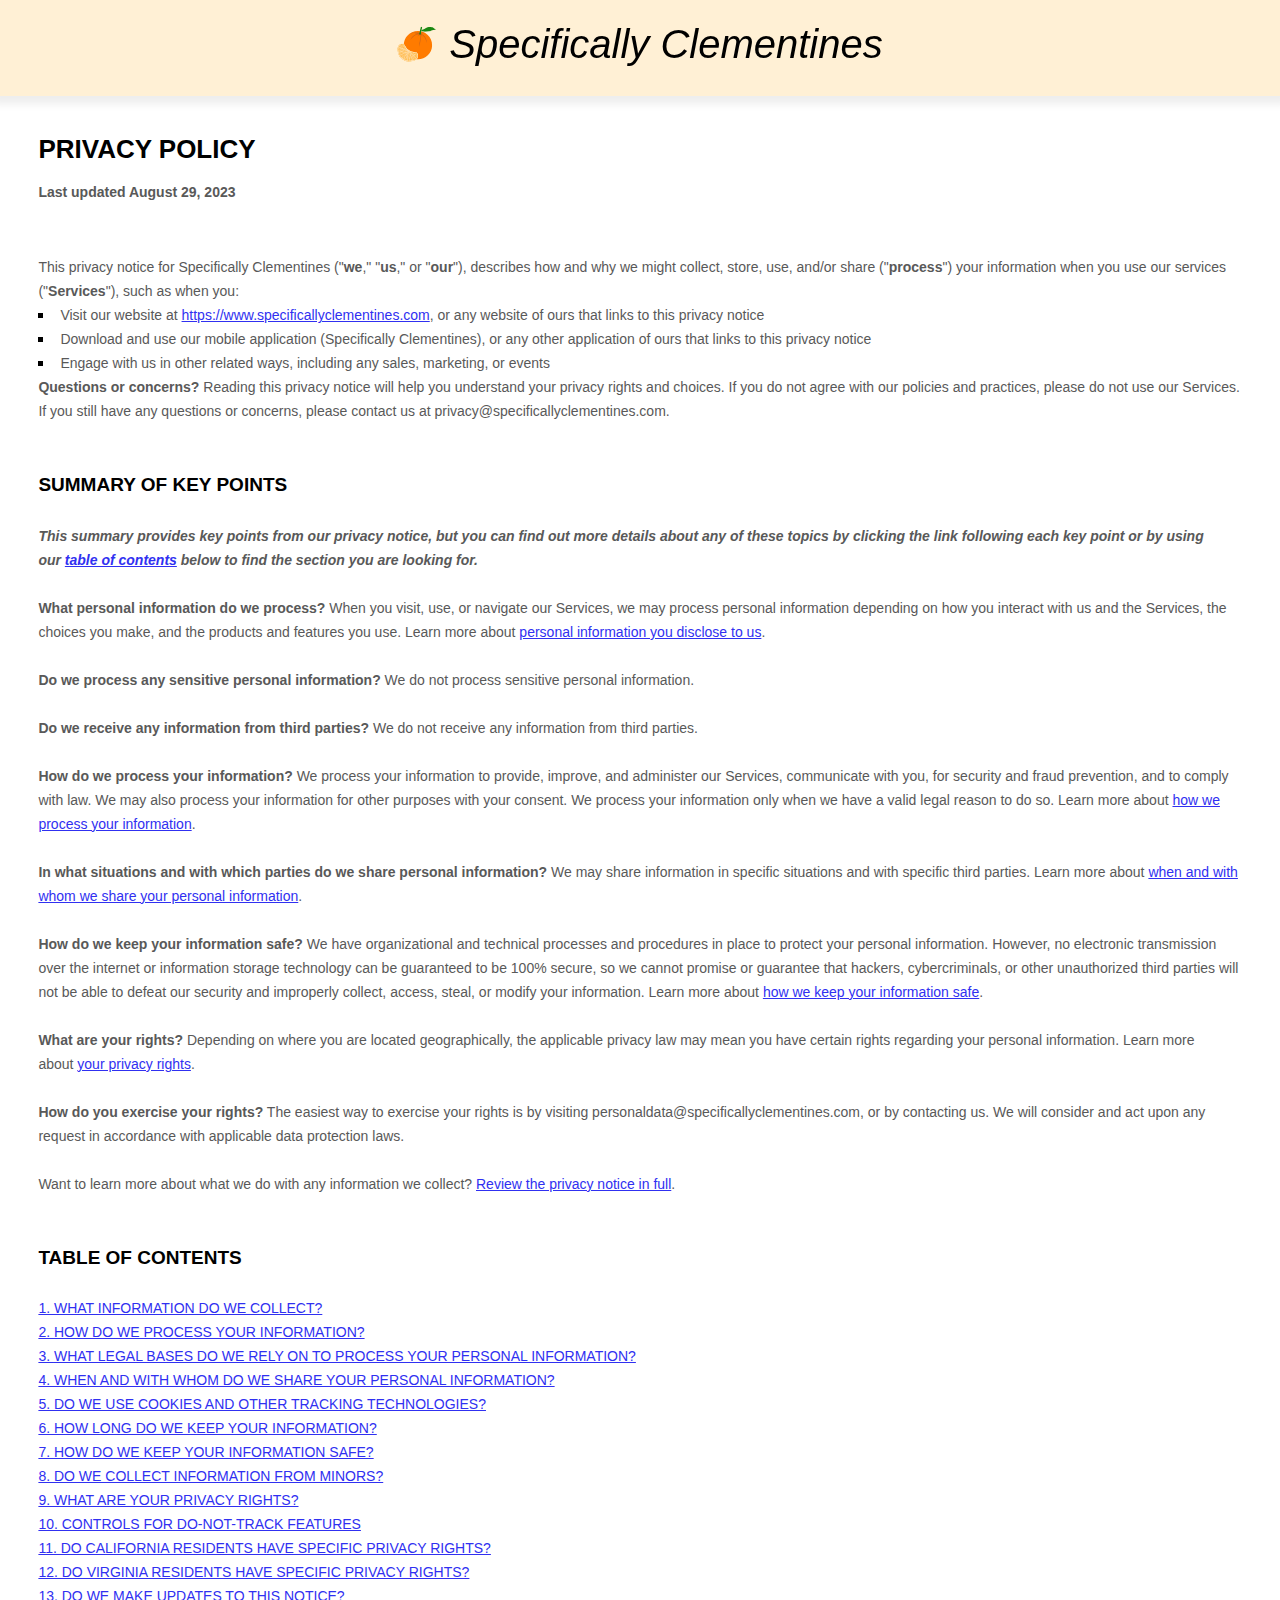
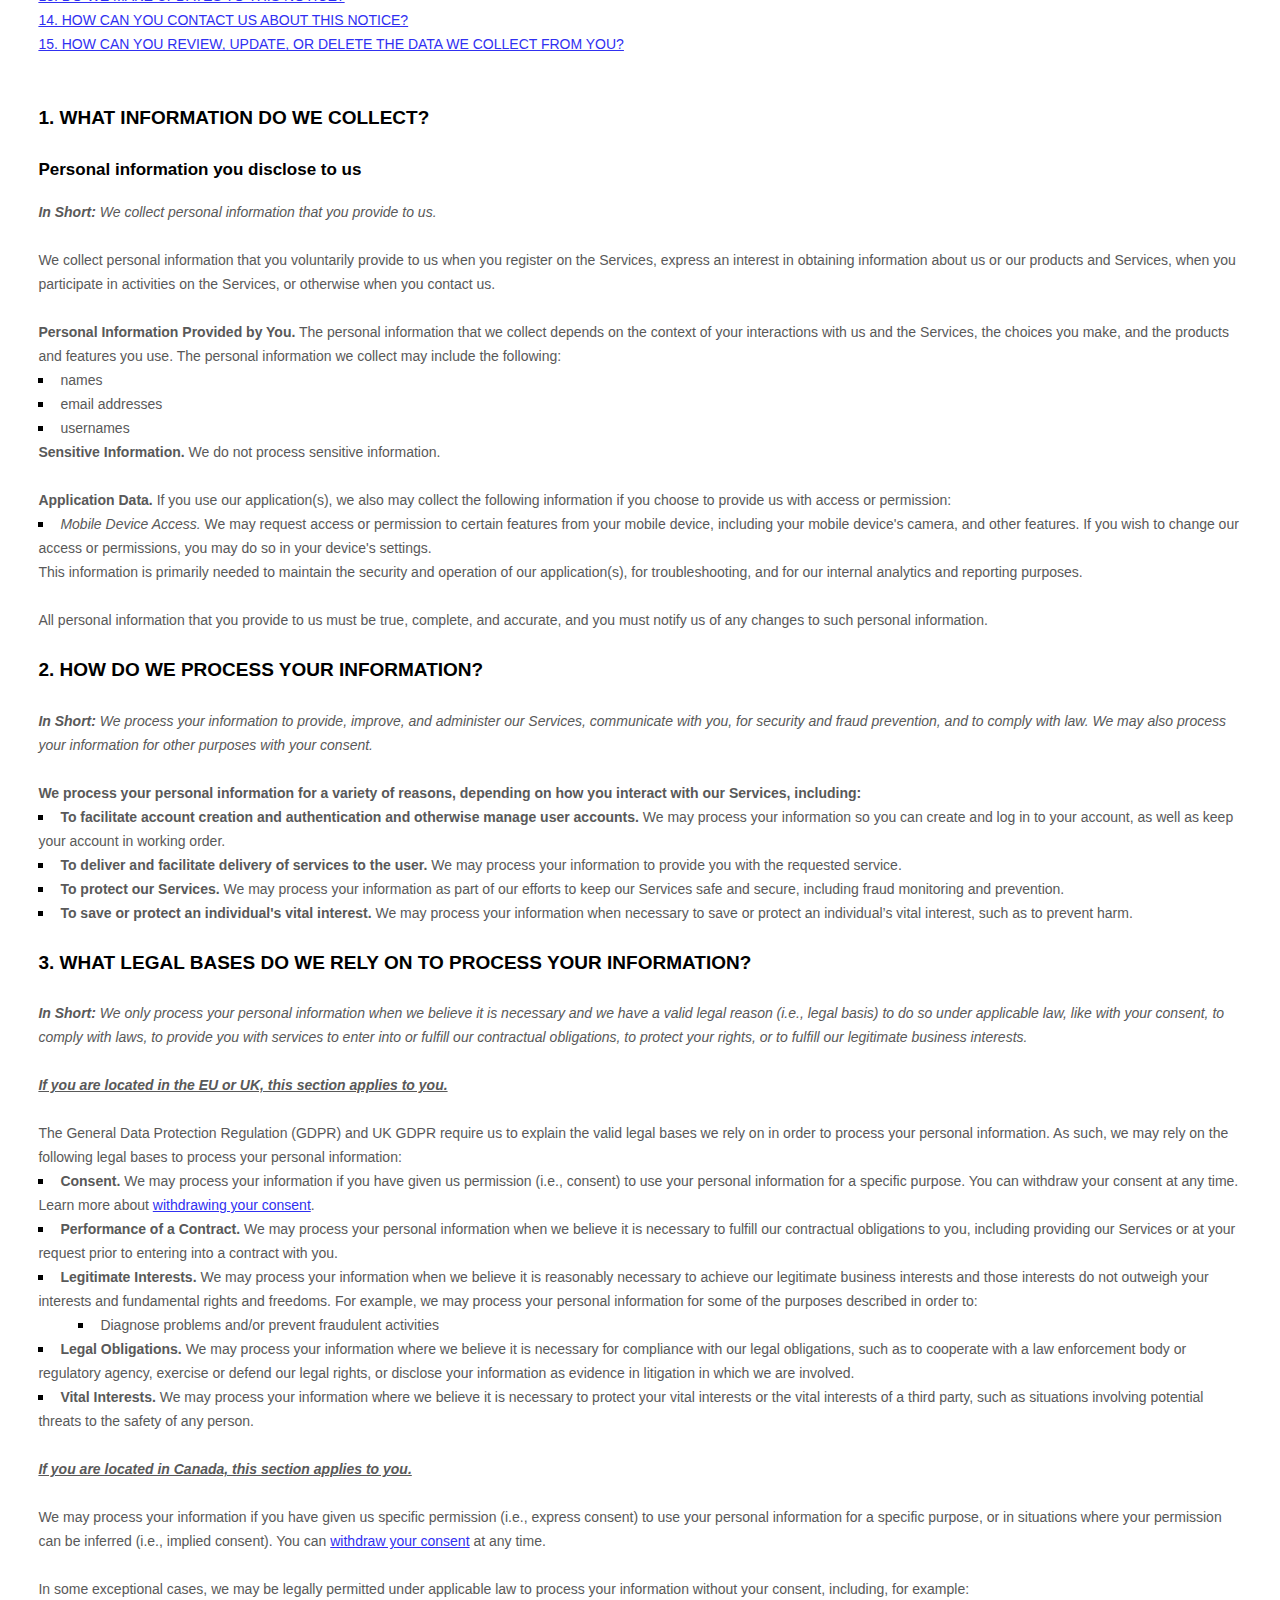
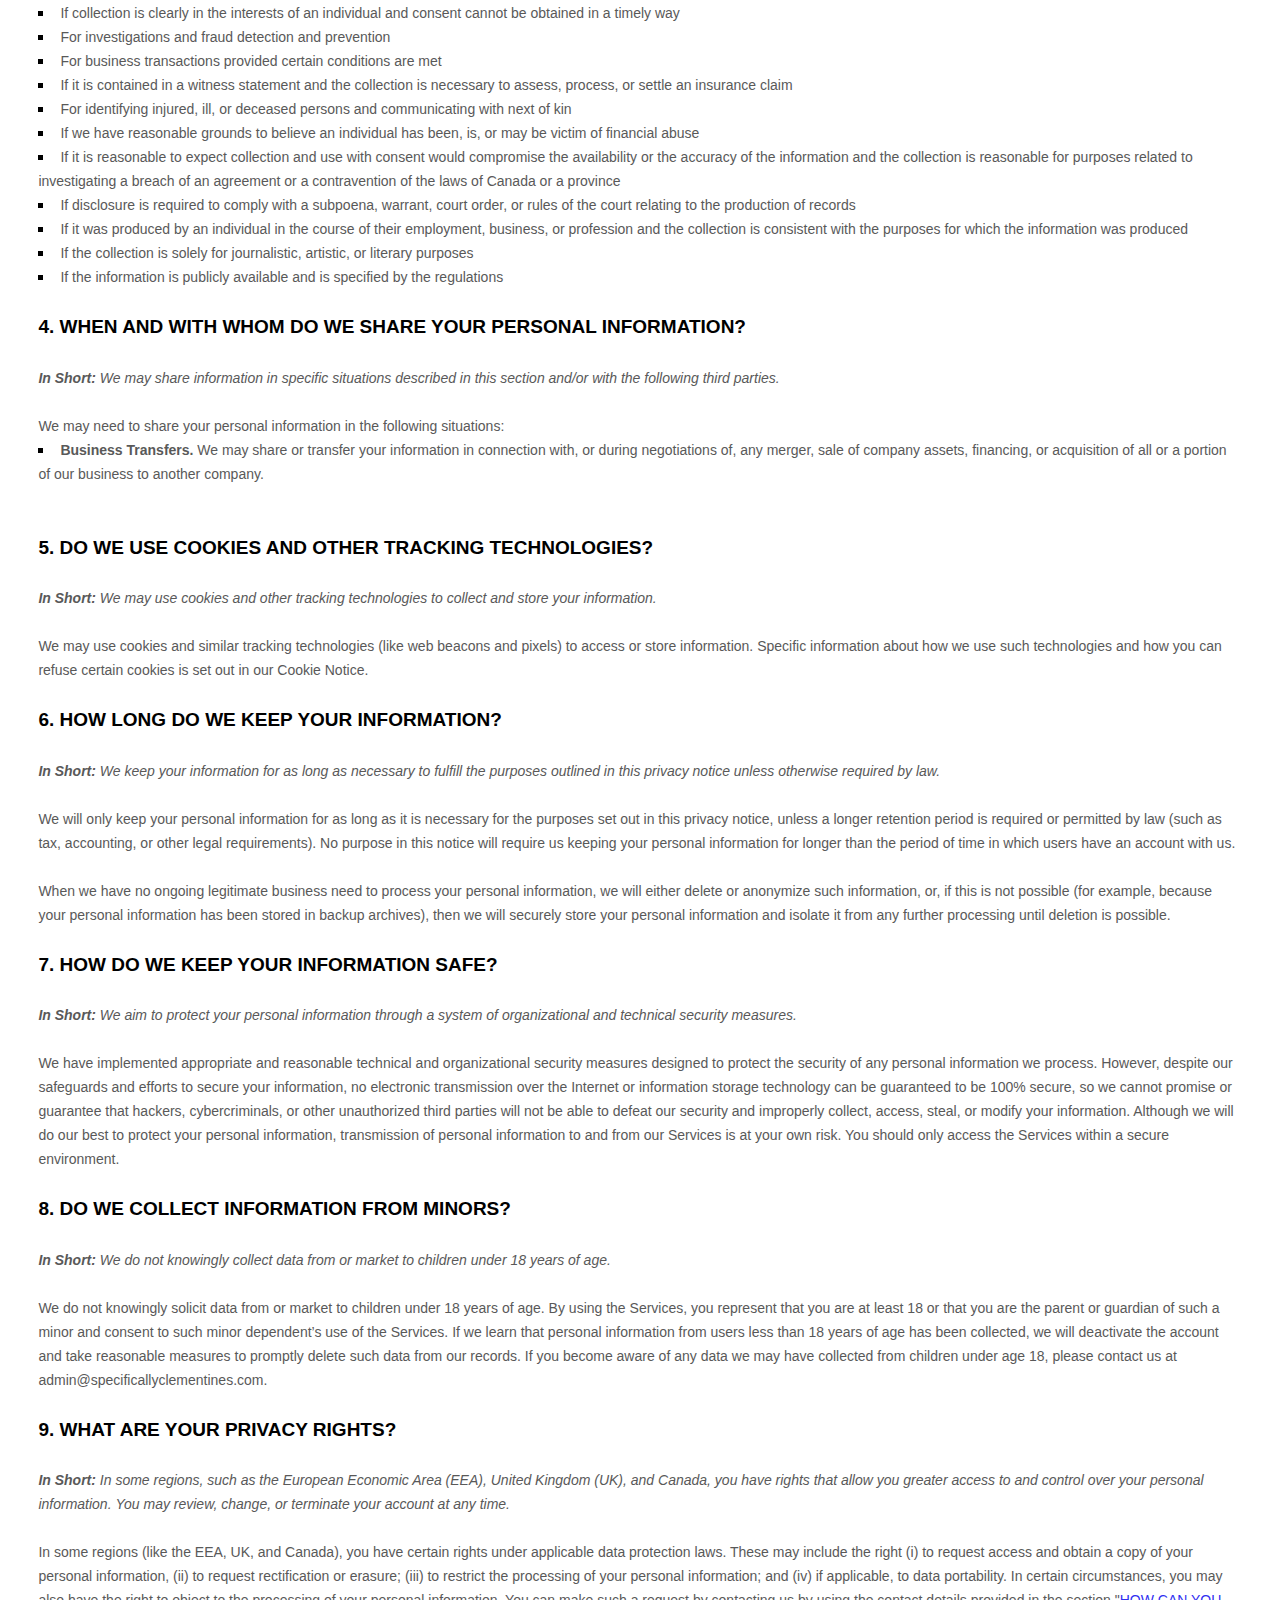
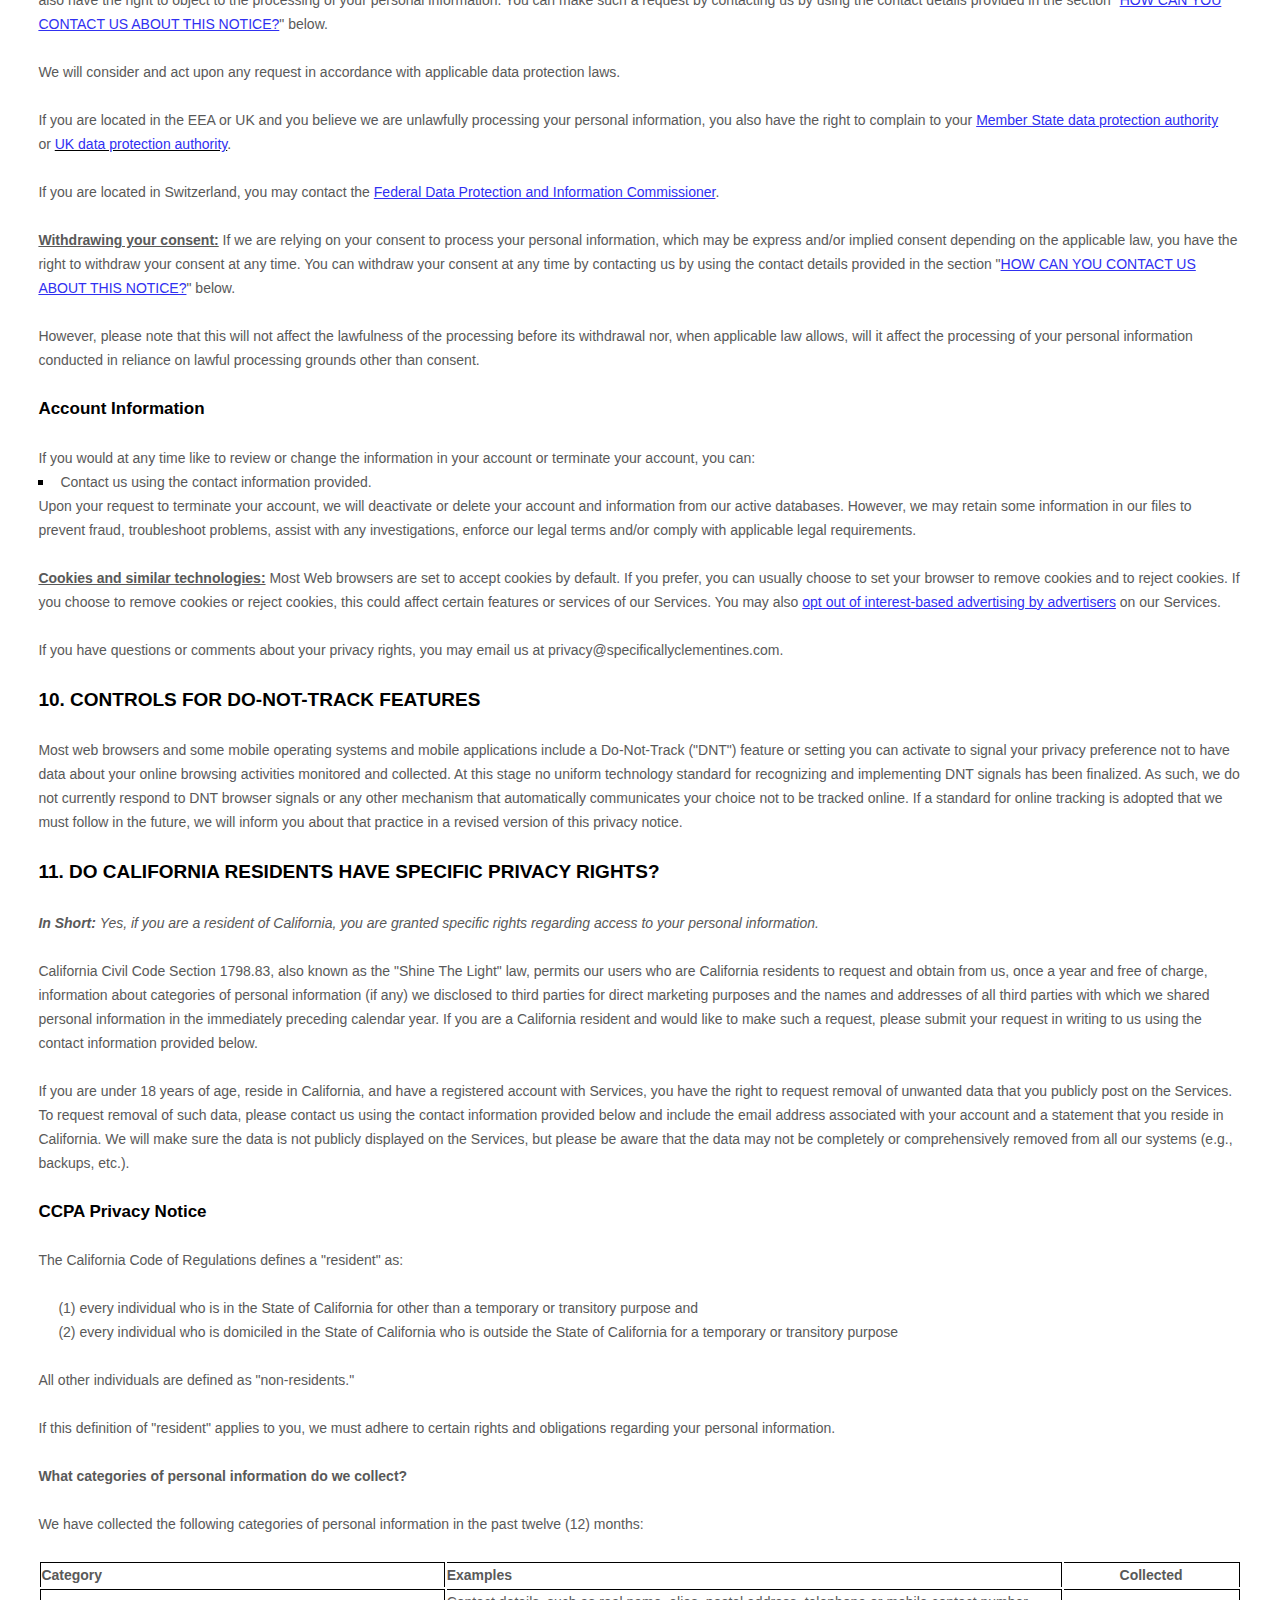
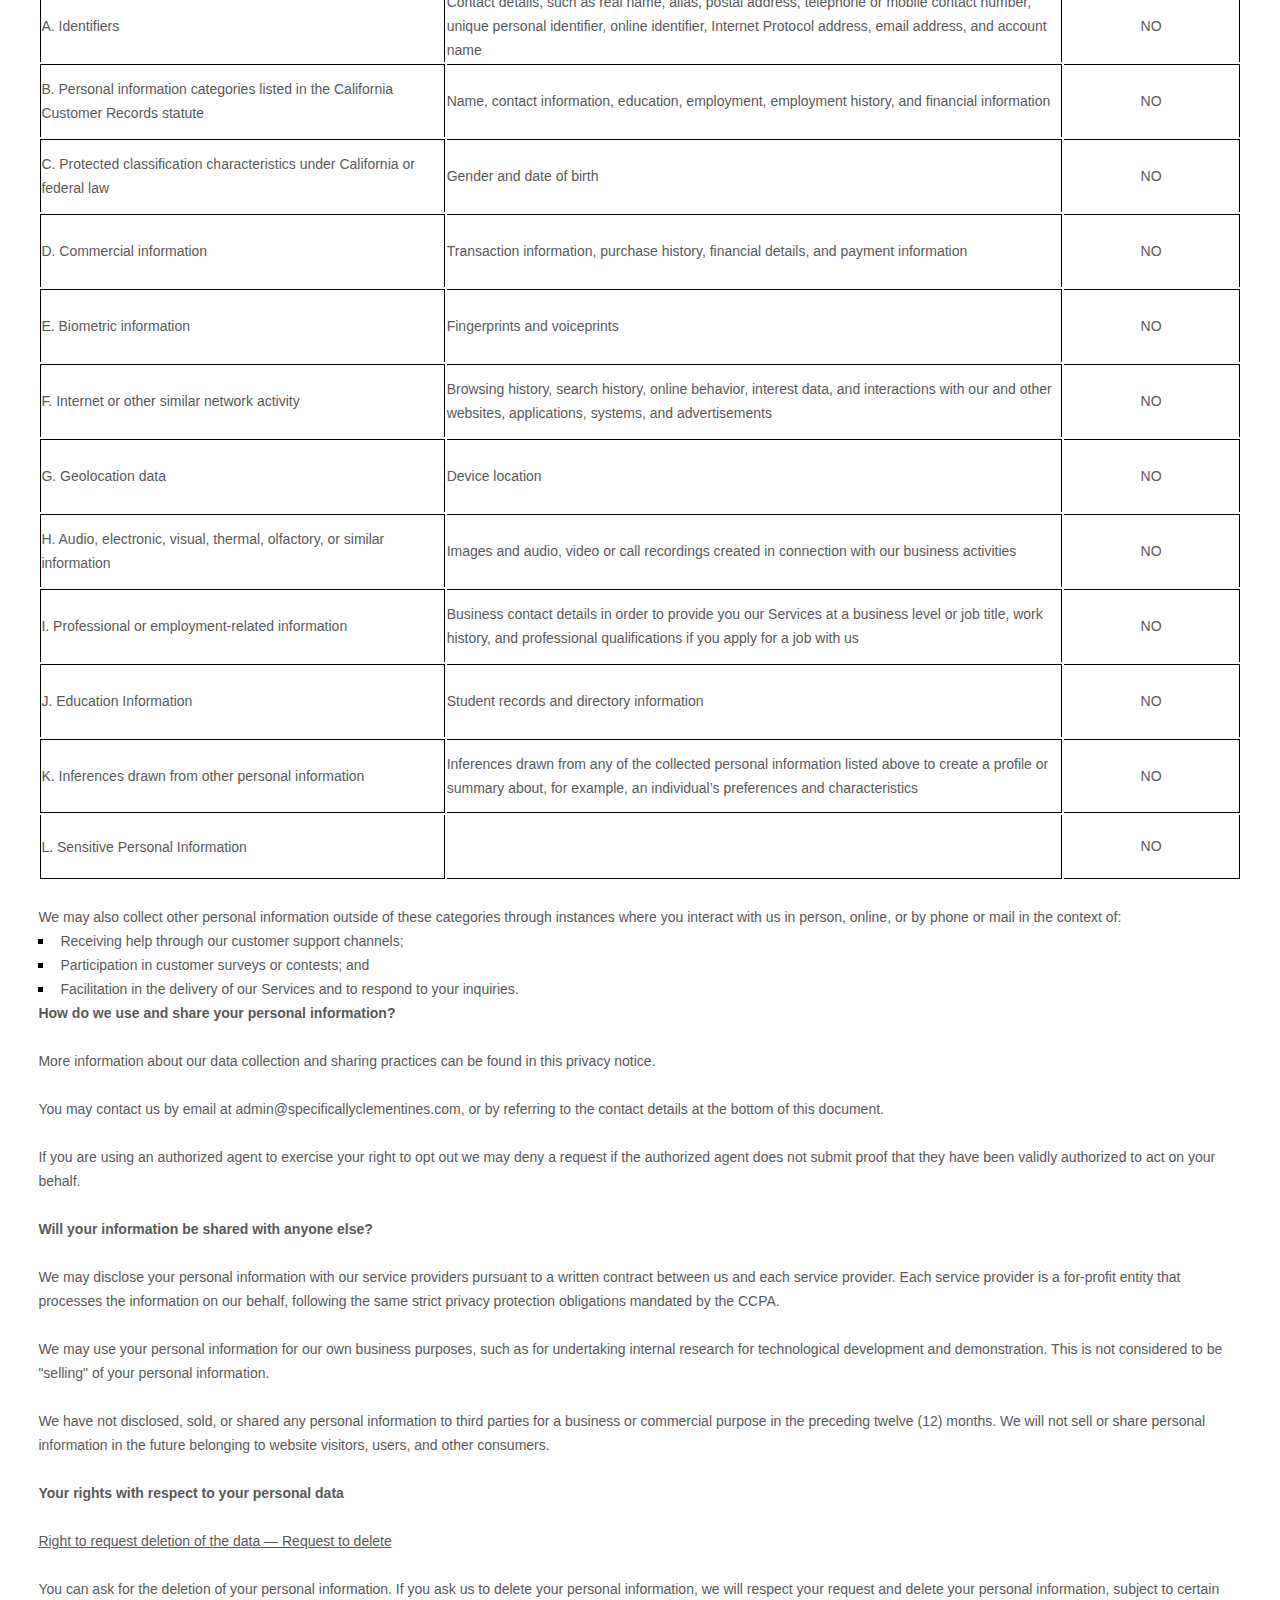
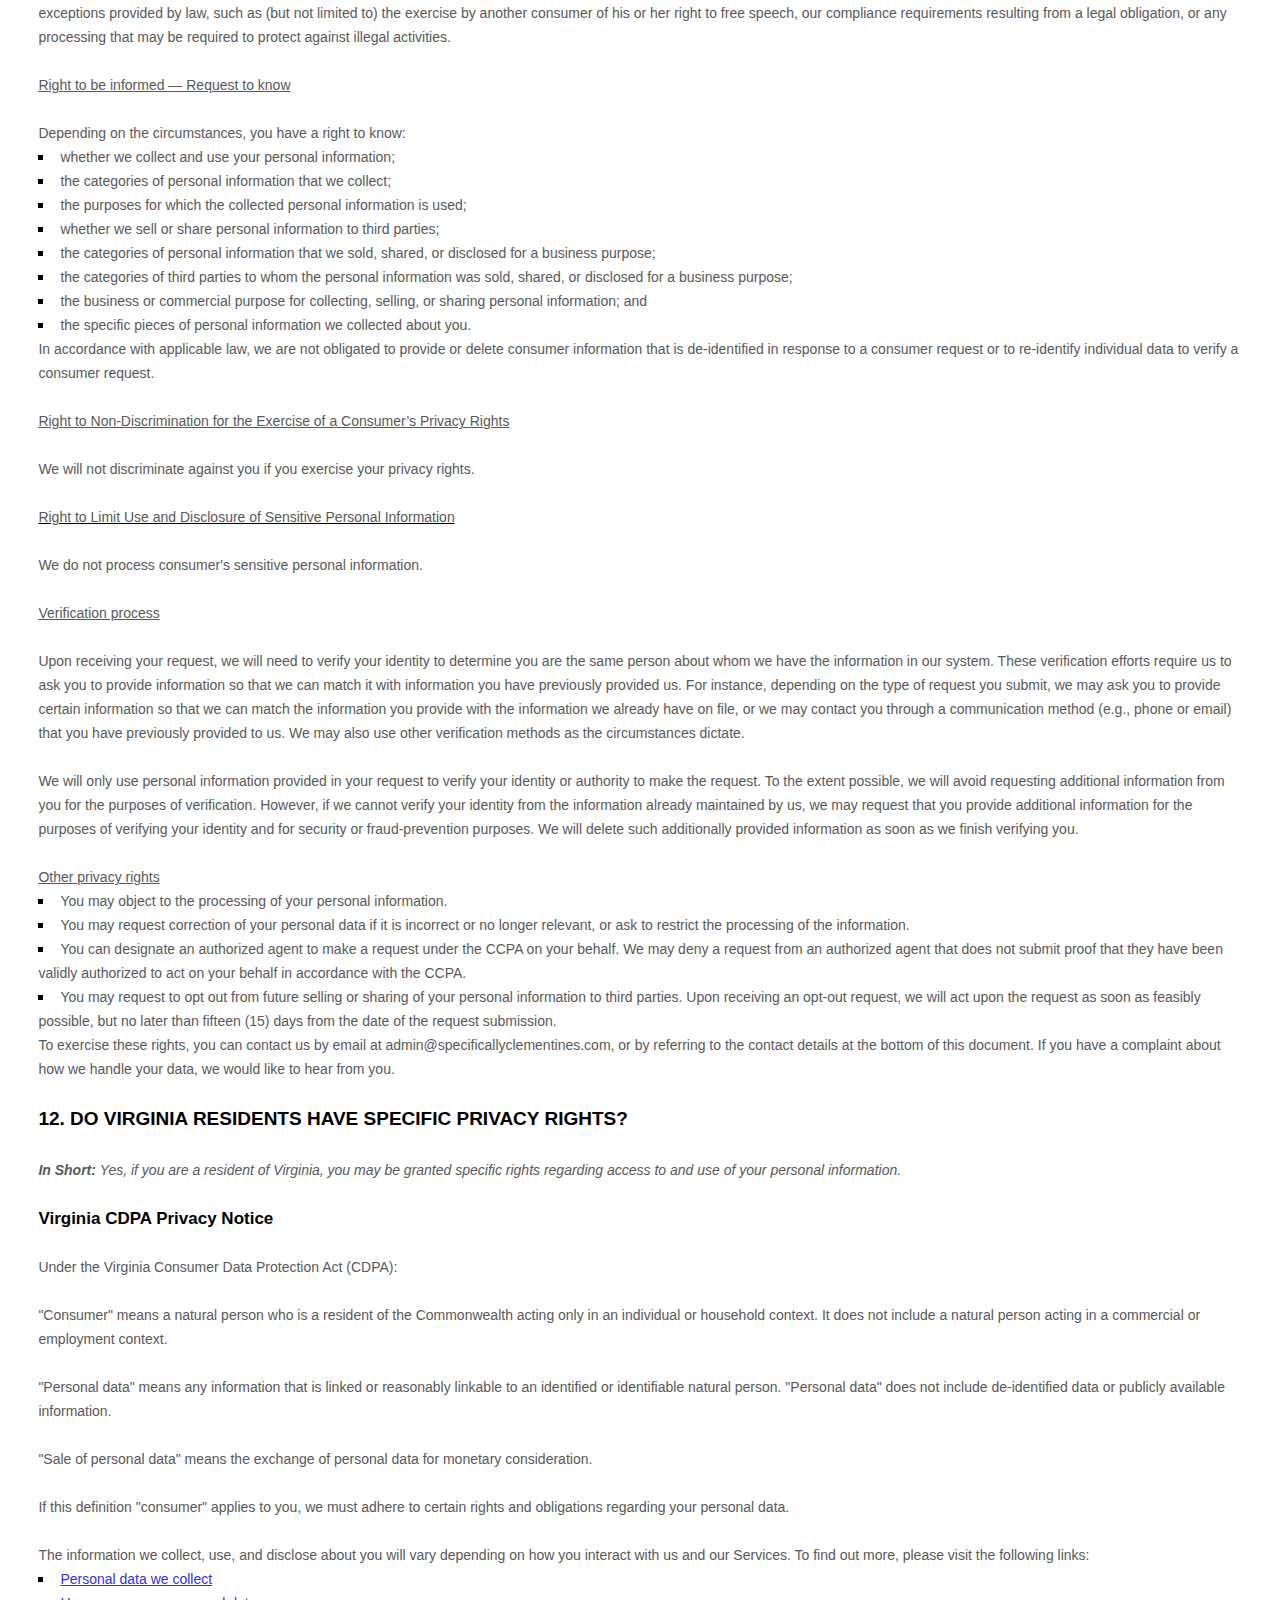
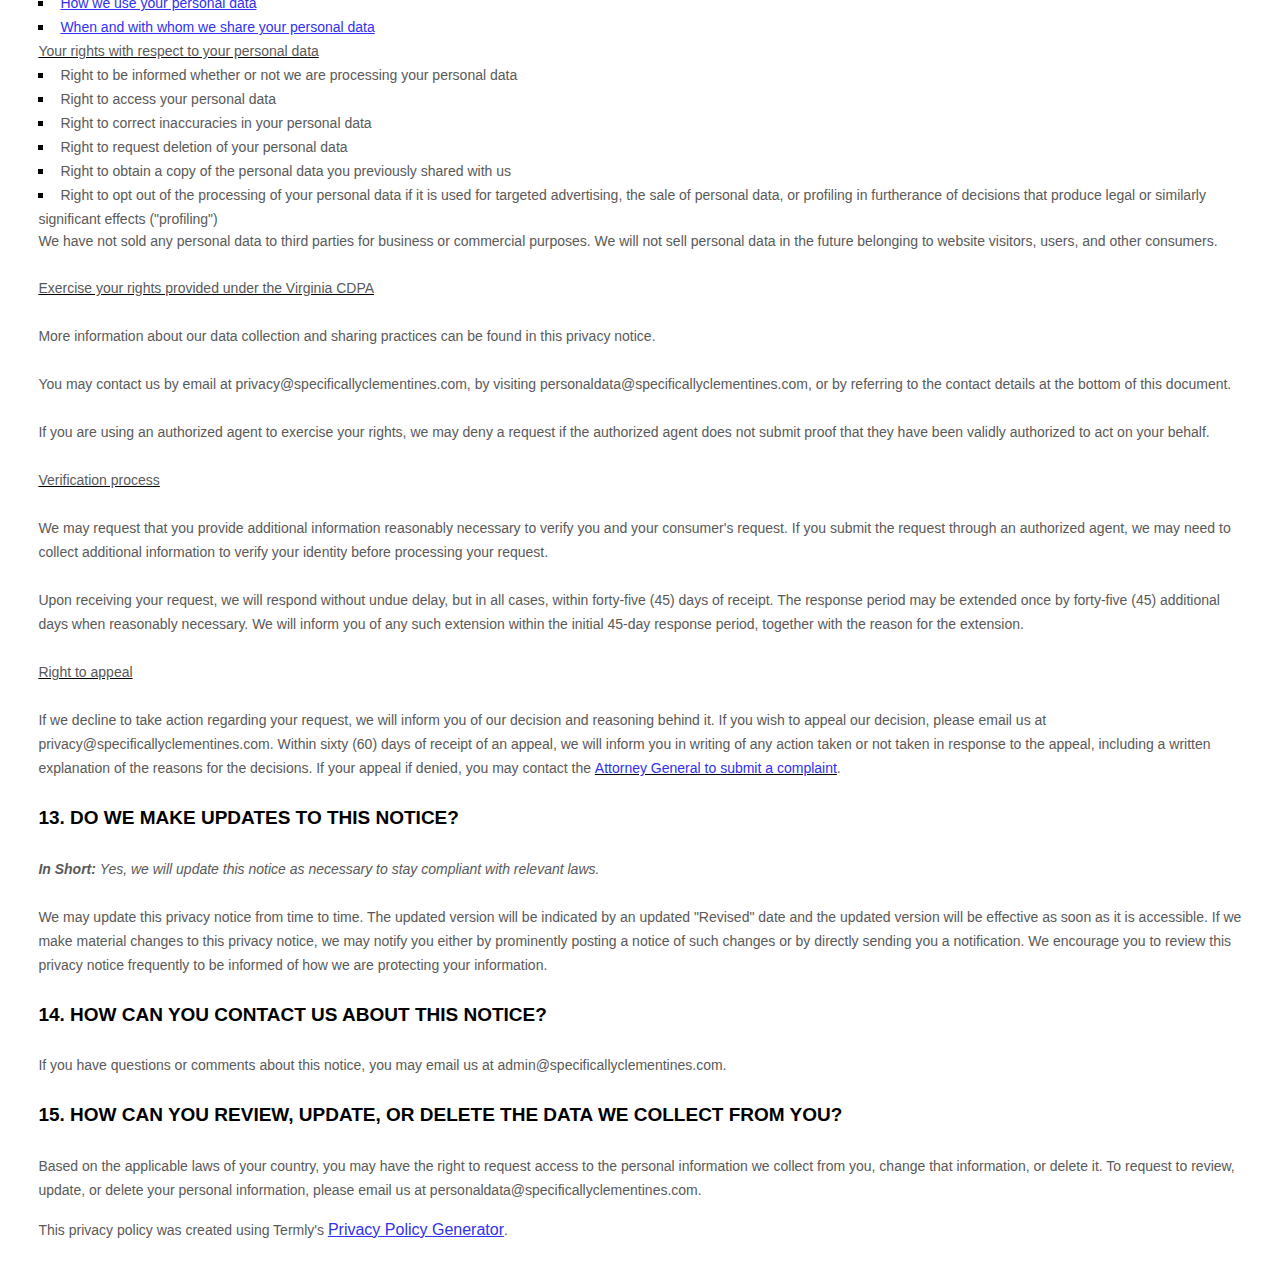
==== commit 3d0b64da: "Added styling" ====
--- a/src/privacy/index.html
+++ b/src/privacy/index.html
@@ -3,66 +3,78 @@
 <head>
     <meta charset="UTF-8">
     <meta name="viewport" content="width=device-width, initial-scale=1.0">
-    <title>Document</title>
+    <title>Privacy Policy</title>
+    <link rel="shortcut icon" type="image/svg" href="../assets/favicon.svg"/>
+    <link rel="stylesheet" href="style.css">
 </head>
 <body>
-    
     <style>
         [data-custom-class='body'], [data-custom-class='body'] * {
-                background: transparent !important;
-              }
-      [data-custom-class='title'], [data-custom-class='title'] * {
-                font-family: Arial !important;
-      font-size: 26px !important;
-      color: #000000 !important;
-              }
-      [data-custom-class='subtitle'], [data-custom-class='subtitle'] * {
-                font-family: Arial !important;
-      color: #595959 !important;
-      font-size: 14px !important;
-              }
-      [data-custom-class='heading_1'], [data-custom-class='heading_1'] * {
-                font-family: Arial !important;
-      font-size: 19px !important;
-      color: #000000 !important;
-              }
-      [data-custom-class='heading_2'], [data-custom-class='heading_2'] * {
-                font-family: Arial !important;
-      font-size: 17px !important;
-      color: #000000 !important;
-              }
-      [data-custom-class='body_text'], [data-custom-class='body_text'] * {
-                color: #595959 !important;
-      font-size: 14px !important;
-      font-family: Arial !important;
-              }
-      [data-custom-class='link'], [data-custom-class='link'] * {
-                color: #3030F1 !important;
-      font-size: 14px !important;
-      font-family: Arial !important;
-      word-break: break-word !important;
-              }
-      </style>
-      
-            <div data-custom-class="body">
-            <div><strong><span style="font-size: 26px;"><span data-custom-class="title"><bdt class="block-component"></bdt><bdt class="question">PRIVACY POLICY</bdt><bdt class="statement-end-if-in-editor"></bdt></span></span></strong></div><div><br></div><div><span style="color: rgb(127, 127, 127);"><strong><span style="font-size: 15px;"><span data-custom-class="subtitle">Last updated <bdt class="question">August 29, 2023</bdt></span></span></strong></span></div><div><br></div><div><br></div><div><br></div><div style="line-height: 1.5;"><span style="color: rgb(127, 127, 127);"><span style="color: rgb(89, 89, 89); font-size: 15px;"><span data-custom-class="body_text">This privacy notice for <bdt class="question">Specifically Clementines<bdt class="block-component"></bdt></bdt> (<bdt class="block-component"></bdt>"<strong>we</strong>," "<strong>us</strong>," or "<strong>our</strong>"<bdt class="statement-end-if-in-editor"></bdt></span><span data-custom-class="body_text">), describes how and why we might collect, store, use, and/or share (<bdt class="block-component"></bdt>"<strong>process</strong>"<bdt class="statement-end-if-in-editor"></bdt>) your information when you use our services (<bdt class="block-component"></bdt>"<strong>Services</strong>"<bdt class="statement-end-if-in-editor"></bdt>), such as when you:</span></span></span><span style="font-size: 15px;"><span style="color: rgb(127, 127, 127);"><span data-custom-class="body_text"><span style="color: rgb(89, 89, 89);"><span data-custom-class="body_text"><bdt class="block-component"></bdt></span></span></span></span></span></div><ul><li style="line-height: 1.5;"><span style="font-size: 15px; color: rgb(89, 89, 89);"><span style="font-size: 15px; color: rgb(89, 89, 89);"><span data-custom-class="body_text">Visit our website<bdt class="block-component"></bdt> at <bdt class="question"><a href="https://www.specificallyclementines.com" target="_blank" data-custom-class="link">https://www.specificallyclementines.com</a></bdt><span style="font-size: 15px;"><span style="color: rgb(89, 89, 89);"><span data-custom-class="body_text"><span style="font-size: 15px;"><span style="color: rgb(89, 89, 89);"><bdt class="statement-end-if-in-editor">, or any website of ours that links to this privacy notice</bdt></span></span></span></span></span></span></span></span></li></ul><div><bdt class="block-component"><span style="font-size: 15px;"><span style="font-size: 15px;"><span style="color: rgb(127, 127, 127);"><span data-custom-class="body_text"><span style="color: rgb(89, 89, 89);"><span data-custom-class="body_text"><bdt class="block-component"></bdt></span></span></span></span></span></span></bdt></div><ul><li style="line-height: 1.5;"><span style="font-size: 15px; color: rgb(89, 89, 89);"><span style="font-size: 15px; color: rgb(89, 89, 89);"><span data-custom-class="body_text">Download and use<bdt class="block-component"></bdt> our mobile application<bdt class="block-component"></bdt> (<bdt class="question">Specifically Clementines)<span style="font-size: 15px; color: rgb(89, 89, 89);"><span style="font-size: 15px; color: rgb(89, 89, 89);"><span data-custom-class="body_text"><span style="font-size: 15px;"><span style="color: rgb(89, 89, 89);"><span data-custom-class="body_text"><span style="font-size: 15px;"><span style="color: rgb(89, 89, 89);"><bdt class="statement-end-if-in-editor">,</bdt></span></span></span></span></span></span></span></span></bdt></span><span data-custom-class="body_text"><span style="font-size: 15px;"><span style="color: rgb(89, 89, 89);"><span data-custom-class="body_text"><span style="font-size: 15px;"><span style="color: rgb(89, 89, 89);"><bdt class="statement-end-if-in-editor"><bdt class="block-component"> or any other application of ours that links to this privacy notice</bdt></bdt></span></span></span></span></span></span></span></span></li></ul><div style="line-height: 1.5;"><span style="font-size: 15px;"><span style="color: rgb(127, 127, 127);"><span data-custom-class="body_text"><span style="color: rgb(89, 89, 89);"><span data-custom-class="body_text"><bdt class="block-component"></bdt></span></span></span></span></span></div><ul><li style="line-height: 1.5;"><span style="font-size: 15px; color: rgb(89, 89, 89);"><span style="font-size: 15px; color: rgb(89, 89, 89);"><span data-custom-class="body_text">Engage with us in other related ways, including any sales, marketing, or events<span style="font-size: 15px;"><span style="color: rgb(89, 89, 89);"><span data-custom-class="body_text"><span style="font-size: 15px;"><span style="color: rgb(89, 89, 89);"><bdt class="statement-end-if-in-editor"></bdt></span></span></span></span></span></span></span></span></li></ul><div style="line-height: 1.5;"><span style="font-size: 15px;"><span style="color: rgb(127, 127, 127);"><span data-custom-class="body_text"><strong>Questions or concerns? </strong>Reading this privacy notice will help you understand your privacy rights and choices. If you do not agree with our policies and practices, please do not use our Services. If you still have any questions or concerns, please contact us at <bdt class="question">privacy@specificallyclementines.com</bdt>.</span></span></span></div><div style="line-height: 1.5;"><br></div><div style="line-height: 1.5;"><br></div><div style="line-height: 1.5;"><strong><span style="font-size: 15px;"><span data-custom-class="heading_1">SUMMARY OF KEY POINTS</span></span></strong></div><div style="line-height: 1.5;"><br></div><div style="line-height: 1.5;"><span style="font-size: 15px;"><span data-custom-class="body_text"><strong><em>This summary provides key points from our privacy notice, but you can find out more details about any of these topics by clicking the link following each key point or by using our </em></strong></span></span><a data-custom-class="link" href="#toc"><span style="font-size: 15px;"><span data-custom-class="body_text"><strong><em>table of contents</em></strong></span></span></a><span style="font-size: 15px;"><span data-custom-class="body_text"><strong><em> below to find the section you are looking for.</em></strong></span></span></div><div style="line-height: 1.5;"><br></div><div style="line-height: 1.5;"><span style="font-size: 15px;"><span data-custom-class="body_text"><strong>What personal information do we process?</strong> When you visit, use, or navigate our Services, we may process personal information depending on how you interact with us and the Services, the choices you make, and the products and features you use. Learn more about </span></span><a data-custom-class="link" href="#personalinfo"><span style="font-size: 15px;"><span data-custom-class="body_text">personal information you disclose to us</span></span></a><span data-custom-class="body_text">.</span></div><div style="line-height: 1.5;"><br></div><div style="line-height: 1.5;"><span style="font-size: 15px;"><span data-custom-class="body_text"><strong>Do we process any sensitive personal information?</strong> <bdt class="block-component"></bdt>We do not process sensitive personal information.<bdt class="else-block"></bdt></span></span></div><div style="line-height: 1.5;"><br></div><div style="line-height: 1.5;"><span style="font-size: 15px;"><span data-custom-class="body_text"><strong>Do we receive any information from third parties?</strong> <bdt class="block-component"></bdt>We do not receive any information from third parties.<bdt class="else-block"></bdt></span></span></div><div style="line-height: 1.5;"><br></div><div style="line-height: 1.5;"><span style="font-size: 15px;"><span data-custom-class="body_text"><strong>How do we process your information?</strong> We process your information to provide, improve, and administer our Services, communicate with you, for security and fraud prevention, and to comply with law. We may also process your information for other purposes with your consent. We process your information only when we have a valid legal reason to do so. Learn more about </span></span><a data-custom-class="link" href="#infouse"><span style="font-size: 15px;"><span data-custom-class="body_text">how we process your information</span></span></a><span data-custom-class="body_text">.</span></div><div style="line-height: 1.5;"><br></div><div style="line-height: 1.5;"><span style="font-size: 15px;"><span data-custom-class="body_text"><strong>In what situations and with which <bdt class="block-component"></bdt>parties do we share personal information?</strong> We may share information in specific situations and with specific <bdt class="block-component"></bdt>third parties. Learn more about </span></span><a data-custom-class="link" href="#whoshare"><span style="font-size: 15px;"><span data-custom-class="body_text">when and with whom we share your personal information</span></span></a><span style="font-size: 15px;"><span data-custom-class="body_text">.<bdt class="block-component"></bdt></span></span></div><div style="line-height: 1.5;"><br></div><div style="line-height: 1.5;"><span style="font-size: 15px;"><span data-custom-class="body_text"><strong>How do we keep your information safe?</strong> We have <bdt class="block-component"></bdt>organizational<bdt class="statement-end-if-in-editor"></bdt> and technical processes and procedures in place to protect your personal information. However, no electronic transmission over the internet or information storage technology can be guaranteed to be 100% secure, so we cannot promise or guarantee that hackers, cybercriminals, or other <bdt class="block-component"></bdt>unauthorized<bdt class="statement-end-if-in-editor"></bdt> third parties will not be able to defeat our security and improperly collect, access, steal, or modify your information. Learn more about </span></span><a data-custom-class="link" href="#infosafe"><span style="font-size: 15px;"><span data-custom-class="body_text">how we keep your information safe</span></span></a><span data-custom-class="body_text">.</span><span style="font-size: 15px;"><span data-custom-class="body_text"><bdt class="statement-end-if-in-editor"></bdt></span></span></div><div style="line-height: 1.5;"><br></div><div style="line-height: 1.5;"><span style="font-size: 15px;"><span data-custom-class="body_text"><strong>What are your rights?</strong> Depending on where you are located geographically, the applicable privacy law may mean you have certain rights regarding your personal information. Learn more about </span></span><a data-custom-class="link" href="#privacyrights"><span style="font-size: 15px;"><span data-custom-class="body_text">your privacy rights</span></span></a><span data-custom-class="body_text">.</span></div><div style="line-height: 1.5;"><br></div><div style="line-height: 1.5;"><span style="font-size: 15px;"><span data-custom-class="body_text"><strong>How do you exercise your rights?</strong> The easiest way to exercise your rights is by <bdt class="block-component"></bdt>visiting <bdt class="question">personaldata@specificallyclementines.com</bdt><bdt class="else-block"></bdt>, or by contacting us. We will consider and act upon any request in accordance with applicable data protection laws.</span></span></div><div style="line-height: 1.5;"><br></div><div style="line-height: 1.5;"><span style="font-size: 15px;"><span data-custom-class="body_text">Want to learn more about what we do with any information we collect? </span></span><a data-custom-class="link" href="#toc"><span style="font-size: 15px;"><span data-custom-class="body_text">Review the privacy notice in full</span></span></a><span style="font-size: 15px;"><span data-custom-class="body_text">.</span></span></div><div style="line-height: 1.5;"><br></div><div style="line-height: 1.5;"><br></div><div id="toc" style="line-height: 1.5;"><span style="font-size: 15px;"><span style="color: rgb(127, 127, 127);"><span style="color: rgb(0, 0, 0);"><strong><span data-custom-class="heading_1">TABLE OF CONTENTS</span></strong></span></span></span></div><div style="line-height: 1.5;"><br></div><div style="line-height: 1.5;"><span style="font-size: 15px;"><a data-custom-class="link" href="#infocollect"><span style="color: rgb(89, 89, 89);">1. WHAT INFORMATION DO WE COLLECT?</span></a></span></div><div style="line-height: 1.5;"><span style="font-size: 15px;"><a data-custom-class="link" href="#infouse"><span style="color: rgb(89, 89, 89);">2. HOW DO WE PROCESS YOUR INFORMATION?<bdt class="block-component"></bdt></span></a></span></div><div style="line-height: 1.5;"><span style="font-size: 15px;"><a data-custom-class="link" href="#legalbases"><span style="color: rgb(89, 89, 89);">3. <span style="font-size: 15px;"><span style="color: rgb(89, 89, 89);">WHAT LEGAL BASES DO WE RELY ON TO PROCESS YOUR PERSONAL INFORMATION?</span></span><bdt class="statement-end-if-in-editor"></bdt></span></a></span></div><div style="line-height: 1.5;"><span style="font-size: 15px;"><span style="color: rgb(89, 89, 89);"><a data-custom-class="link" href="#whoshare">4. WHEN AND WITH WHOM DO WE SHARE YOUR PERSONAL INFORMATION?</a></span><span data-custom-class="body_text"><bdt class="block-component"></bdt></span></a><span style="color: rgb(127, 127, 127);"><span style="color: rgb(89, 89, 89);"><span data-custom-class="body_text"><span style="color: rgb(89, 89, 89);"><bdt class="block-component"></bdt></span></span></span></span></span></div><div style="line-height: 1.5;"><span style="font-size: 15px;"><a data-custom-class="link" href="#cookies"><span style="color: rgb(89, 89, 89);">5. DO WE USE COOKIES AND OTHER TRACKING TECHNOLOGIES?</span></a><span style="color: rgb(127, 127, 127);"><span style="color: rgb(89, 89, 89);"><span data-custom-class="body_text"><span style="color: rgb(89, 89, 89);"><bdt class="statement-end-if-in-editor"></bdt></span></span><span data-custom-class="body_text"><span style="color: rgb(89, 89, 89);"><span style="color: rgb(89, 89, 89);"><span style="color: rgb(89, 89, 89);"><bdt class="block-component"></bdt></span></span><bdt class="block-component"></bdt></span></span></span></span></span></div><div style="line-height: 1.5;"><span style="font-size: 15px;"><a data-custom-class="link" href="#inforetain"><span style="color: rgb(89, 89, 89);">6. HOW LONG DO WE KEEP YOUR INFORMATION?</span></a><span style="color: rgb(127, 127, 127);"><span style="color: rgb(89, 89, 89);"><span data-custom-class="body_text"><span style="color: rgb(89, 89, 89);"><span style="color: rgb(89, 89, 89);"><bdt class="block-component"></bdt></span></span></span></span></span></span></div><div style="line-height: 1.5;"><span style="font-size: 15px;"><a data-custom-class="link" href="#infosafe"><span style="color: rgb(89, 89, 89);">7. HOW DO WE KEEP YOUR INFORMATION SAFE?</span></a><span style="color: rgb(127, 127, 127);"><span style="color: rgb(89, 89, 89);"><span data-custom-class="body_text"><span style="color: rgb(89, 89, 89);"><bdt class="statement-end-if-in-editor"></bdt><bdt class="block-component"></bdt></span></span></span></span></span></div><div style="line-height: 1.5;"><span style="font-size: 15px;"><a data-custom-class="link" href="#infominors"><span style="color: rgb(89, 89, 89);">8. DO WE COLLECT INFORMATION FROM MINORS?</span></a><span style="color: rgb(127, 127, 127);"><span style="color: rgb(89, 89, 89);"><span data-custom-class="body_text"><span style="color: rgb(89, 89, 89);"><bdt class="statement-end-if-in-editor"></bdt></span></span></span></span></span></div><div style="line-height: 1.5;"><span style="font-size: 15px;"><span style="color: rgb(89, 89, 89);"><a data-custom-class="link" href="#privacyrights">9. WHAT ARE YOUR PRIVACY RIGHTS?</a></span></span></div><div style="line-height: 1.5;"><span style="font-size: 15px;"><a data-custom-class="link" href="#DNT"><span style="color: rgb(89, 89, 89);">10. CONTROLS FOR DO-NOT-TRACK FEATURES</span></a></span></div><div style="line-height: 1.5;"><span style="font-size: 15px;"><a data-custom-class="link" href="#caresidents"><span style="color: rgb(89, 89, 89);">11. DO CALIFORNIA RESIDENTS HAVE SPECIFIC PRIVACY RIGHTS?</span></a></span><bdt class="block-component"><span style="font-size: 15px;"><span data-custom-class="body_text"></span></span></bdt></div><div style="line-height: 1.5;"><a data-custom-class="link" href="#virginia"><span style="font-size: 15px;">12. DO VIRGINIA RESIDENTS HAVE SPECIFIC PRIVACY RIGHTS?</span></a><span style="font-size: 15px;"><bdt class="statement-end-if-in-editor"><span data-custom-class="body_text"></span></bdt></span></div><div style="line-height: 1.5;"><bdt class="block-component"><span style="font-size: 15px;"></bdt><bdt class="block-component"></bdt><bdt class="block-component"></bdt><bdt class="block-component"></bdt><bdt class="block-component"></bdt><bdt class="block-component"></bdt><bdt class="block-component"></bdt><bdt class="block-component"></bdt><bdt class="block-component"></bdt><bdt class="block-component"></span></bdt></div><div style="line-height: 1.5;"><span style="font-size: 15px;"><a data-custom-class="link" href="#policyupdates"><span style="color: rgb(89, 89, 89);">13. DO WE MAKE UPDATES TO THIS NOTICE?</span></a></span></div><div style="line-height: 1.5;"><a data-custom-class="link" href="#contact"><span style="color: rgb(89, 89, 89); font-size: 15px;">14. HOW CAN YOU CONTACT US ABOUT THIS NOTICE?</span></a></div><div style="line-height: 1.5;"><a data-custom-class="link" href="#request"><span style="color: rgb(89, 89, 89);">15. HOW CAN YOU REVIEW, UPDATE, OR DELETE THE DATA WE COLLECT FROM YOU?</span></a></div><div style="line-height: 1.5;"><br></div><div style="line-height: 1.5;"><br></div><div id="infocollect" style="line-height: 1.5;"><span style="color: rgb(127, 127, 127);"><span style="color: rgb(89, 89, 89); font-size: 15px;"><span style="font-size: 15px; color: rgb(89, 89, 89);"><span style="font-size: 15px; color: rgb(89, 89, 89);"><span id="control" style="color: rgb(0, 0, 0);"><strong><span data-custom-class="heading_1">1. WHAT INFORMATION DO WE COLLECT?</span></strong></span></span></span></span></span></div><div style="line-height: 1.5;"><br></div><div id="personalinfo" style="line-height: 1.5;"><span data-custom-class="heading_2" style="color: rgb(0, 0, 0);"><span style="font-size: 15px;"><strong>Personal information you disclose to us</strong></span></span></div><div><div><br></div><div style="line-height: 1.5;"><span style="color: rgb(127, 127, 127);"><span style="color: rgb(89, 89, 89); font-size: 15px;"><span data-custom-class="body_text"><span style="font-size: 15px; color: rgb(89, 89, 89);"><span style="font-size: 15px; color: rgb(89, 89, 89);"><span data-custom-class="body_text"><strong><em>In Short:</em></strong></span></span></span></span><span data-custom-class="body_text"><span style="font-size: 15px; color: rgb(89, 89, 89);"><span style="font-size: 15px; color: rgb(89, 89, 89);"><span data-custom-class="body_text"><strong><em> </em></strong><em>We collect personal information that you provide to us.</em></span></span></span></span></span></span></div></div><div style="line-height: 1.5;"><br></div><div style="line-height: 1.5;"><span style="font-size: 15px; color: rgb(89, 89, 89);"><span style="font-size: 15px; color: rgb(89, 89, 89);"><span data-custom-class="body_text">We collect personal information that you voluntarily provide to us when you <span style="font-size: 15px;"><bdt class="block-component"></bdt></span>register on the Services, </span><span style="font-size: 15px;"><span data-custom-class="body_text"><span style="font-size: 15px;"><bdt class="statement-end-if-in-editor"></bdt></span></span><span data-custom-class="body_text">express an interest in obtaining information about us or our products and Services, when you participate in activities on the Services, or otherwise when you contact us.</span></span></span></span></div><div style="line-height: 1.5;"><br></div><div style="line-height: 1.5;"><span style="font-size: 15px; color: rgb(89, 89, 89);"><span style="font-size: 15px; color: rgb(89, 89, 89);"><span data-custom-class="body_text"><span style="font-size: 15px;"><bdt class="block-component"></bdt></span></span></span></span></div><div style="line-height: 1.5;"><span style="font-size: 15px; color: rgb(89, 89, 89);"><span style="font-size: 15px; color: rgb(89, 89, 89);"><span data-custom-class="body_text"><strong>Personal Information Provided by You.</strong> The personal information that we collect depends on the context of your interactions with us and the Services, the choices you make, and the products and features you use. The personal information we collect may include the following:<span style="font-size: 15px;"><span data-custom-class="body_text"><bdt class="forloop-component"></bdt></span></span></span></span></span></div><ul><li style="line-height: 1.5;"><span style="font-size: 15px; color: rgb(89, 89, 89);"><span style="font-size: 15px; color: rgb(89, 89, 89);"><span data-custom-class="body_text"><span style="font-size: 15px;"><span data-custom-class="body_text"><bdt class="question">names</bdt></span></span></span></span></span></li></ul><div style="line-height: 1.5;"><span style="font-size: 15px; color: rgb(89, 89, 89);"><span style="font-size: 15px; color: rgb(89, 89, 89);"><span data-custom-class="body_text"><span style="font-size: 15px;"><span data-custom-class="body_text"><bdt class="forloop-component"></bdt></span></span></span></span></span></div><ul><li style="line-height: 1.5;"><span style="font-size: 15px; color: rgb(89, 89, 89);"><span style="font-size: 15px; color: rgb(89, 89, 89);"><span data-custom-class="body_text"><span style="font-size: 15px;"><span data-custom-class="body_text"><bdt class="question">email addresses</bdt></span></span></span></span></span></li></ul><div style="line-height: 1.5;"><span style="font-size: 15px; color: rgb(89, 89, 89);"><span style="font-size: 15px; color: rgb(89, 89, 89);"><span data-custom-class="body_text"><span style="font-size: 15px;"><span data-custom-class="body_text"><bdt class="forloop-component"></bdt></span></span></span></span></span></div><ul><li style="line-height: 1.5;"><span style="font-size: 15px; color: rgb(89, 89, 89);"><span style="font-size: 15px; color: rgb(89, 89, 89);"><span data-custom-class="body_text"><span style="font-size: 15px;"><span data-custom-class="body_text"><bdt class="question">usernames</bdt></span></span></span></span></span></li></ul><div style="line-height: 1.5;"><span style="font-size: 15px; color: rgb(89, 89, 89);"><span style="font-size: 15px; color: rgb(89, 89, 89);"><span data-custom-class="body_text"><span style="font-size: 15px;"><span data-custom-class="body_text"><bdt class="forloop-component"></bdt></span><span data-custom-class="body_text"><bdt class="statement-end-if-in-editor"></bdt></span></span></span></span></span></div><div id="sensitiveinfo" style="line-height: 1.5;"><span style="font-size: 15px;"><span data-custom-class="body_text"><strong>Sensitive Information.</strong> <bdt class="block-component"></bdt>We do not process sensitive information.</span></span></div><div style="line-height: 1.5;"><br></div><div style="line-height: 1.5;"><span style="font-size: 15px;"><span data-custom-class="body_text"><bdt class="else-block"></bdt></span></span><span style="font-size: 15px; color: rgb(89, 89, 89);"><span style="font-size: 15px; color: rgb(89, 89, 89);"><span data-custom-class="body_text"><span style="font-size: 15px;"><span data-custom-class="body_text"><bdt class="block-component"><bdt class="block-component"></bdt></bdt></span></span></span></span><bdt class="block-component"><bdt class="block-component"></bdt></bdt></div><div style="line-height: 1.5;"><span data-custom-class="body_text"><span style="font-size: 15px;"><strong>Application Data.</strong> If you use our application(s), we also may collect the following information if you choose to provide us with access or permission:<bdt class="block-component"></bdt></span></span></li></ul><div style="line-height: 1.5;"><bdt class="block-component"><span style="font-size: 15px;"><span data-custom-class="body_text"></span></span></bdt></div><ul><li style="line-height: 1.5;"><span style="font-size: 15px;"><span data-custom-class="body_text"><em>Mobile Device Access.</em> We may request access or permission to certain features from your mobile device, including your mobile device's <bdt class="forloop-component"></bdt><bdt class="question">camera</bdt>, <bdt class="forloop-component"></bdt>and other features. If you wish to change our access or permissions, you may do so in your device's settings.<bdt class="statement-end-if-in-editor"></bdt></span></span></li></ul><div style="line-height: 1.5;"><bdt class="block-component"><span style="font-size: 15px;"><span data-custom-class="body_text"></bdt></span></span></li></ul><div style="line-height: 1.5;"><bdt class="block-component"><span style="font-size: 15px;"><span data-custom-class="body_text"></bdt></span></span></li></ul><div style="line-height: 1.5;"><span style="font-size: 15px;"><span data-custom-class="body_text">This information is primarily needed to maintain the security and operation of our application(s), for troubleshooting, and for our internal analytics and reporting purposes.</span></span></div><div style="line-height: 1.5;"><br></div><div style="line-height: 1.5;"><bdt class="statement-end-if-in-editor"><span style="font-size: 15px;"><span data-custom-class="body_text"></span></span></bdt></div><div style="line-height: 1.5;"><span style="font-size: 15px; color: rgb(89, 89, 89);"><span style="font-size: 15px; color: rgb(89, 89, 89);"><span data-custom-class="body_text">All personal information that you provide to us must be true, complete, and accurate, and you must notify us of any changes to such personal information.</span></span></span></div><div style="line-height: 1.5;"><br></div><div style="line-height: 1.5;"><span style="font-size: 15px; color: rgb(89, 89, 89);"><span style="font-size: 15px; color: rgb(89, 89, 89);"><span data-custom-class="body_text"><bdt class="block-component"></bdt></bdt></span><span data-custom-class="body_text"><span style="color: rgb(89, 89, 89); font-size: 15px;"><span data-custom-class="body_text"><span style="color: rgb(89, 89, 89); font-size: 15px;"><span data-custom-class="body_text"><bdt class="statement-end-if-in-editor"><bdt class="block-component"></bdt></bdt></span></span></span></span></bdt></span></span></span></span></span></span></span></span><span style="font-size: 15px;"><span data-custom-class="body_text"><bdt class="block-component"></bdt></span></span></div><div id="infouse" style="line-height: 1.5;"><span style="color: rgb(127, 127, 127);"><span style="color: rgb(89, 89, 89); font-size: 15px;"><span style="font-size: 15px; color: rgb(89, 89, 89);"><span style="font-size: 15px; color: rgb(89, 89, 89);"><span id="control" style="color: rgb(0, 0, 0);"><strong><span data-custom-class="heading_1">2. HOW DO WE PROCESS YOUR INFORMATION?</span></strong></span></span></span></span></span></div><div><div style="line-height: 1.5;"><br></div><div style="line-height: 1.5;"><span style="color: rgb(127, 127, 127);"><span style="color: rgb(89, 89, 89); font-size: 15px;"><span data-custom-class="body_text"><span style="font-size: 15px; color: rgb(89, 89, 89);"><span style="font-size: 15px; color: rgb(89, 89, 89);"><span data-custom-class="body_text"><strong><em>In Short: </em></strong><em>We process your information to provide, improve, and administer our Services, communicate with you, for security and fraud prevention, and to comply with law. We may also process your information for other purposes with your consent.</em></span></span></span></span></span></span></div></div><div style="line-height: 1.5;"><br></div><div style="line-height: 1.5;"><span style="font-size: 15px; color: rgb(89, 89, 89);"><span style="font-size: 15px; color: rgb(89, 89, 89);"><span data-custom-class="body_text"><strong>We process your personal information for a variety of reasons, depending on how you interact with our Services, including:</strong><bdt class="block-component"></bdt></span></span></span></div><ul><li style="line-height: 1.5;"><span style="font-size: 15px; color: rgb(89, 89, 89);"><span style="font-size: 15px; color: rgb(89, 89, 89);"><span data-custom-class="body_text"><strong>To facilitate account creation and authentication and otherwise manage user accounts. </strong>We may process your information so you can create and log in to your account, as well as keep your account in working order.<span style="font-size: 15px; color: rgb(89, 89, 89);"><span style="font-size: 15px; color: rgb(89, 89, 89);"><span data-custom-class="body_text"><span style="font-size: 15px;"><span style="color: rgb(89, 89, 89);"><span data-custom-class="body_text"><span style="font-size: 15px;"><span style="color: rgb(89, 89, 89);"><span data-custom-class="body_text"><bdt class="statement-end-if-in-editor"></bdt></span></span></span></span></span></span></span></span></span></span></span></span></li></ul><div style="line-height: 1.5;"><span style="font-size: 15px; color: rgb(89, 89, 89);"><span style="font-size: 15px; color: rgb(89, 89, 89);"><span data-custom-class="body_text"><bdt class="block-component"></bdt></span></span></span></span></span></span></span></span></span></span></span></span></span></span></span></li></ul><div style="line-height: 1.5;"><span style="font-size: 15px; color: rgb(89, 89, 89);"><span style="font-size: 15px; color: rgb(89, 89, 89);"><span data-custom-class="body_text"><bdt class="block-component"></bdt></span></span></span></div><ul><li style="line-height: 1.5;"><span style="font-size: 15px; color: rgb(89, 89, 89);"><span style="font-size: 15px; color: rgb(89, 89, 89);"><span data-custom-class="body_text"><strong>To deliver and facilitate delivery of services to the user. </strong>We may process your information to provide you with the requested service.<span style="font-size: 15px;"><span style="color: rgb(89, 89, 89);"><span data-custom-class="body_text"><span style="font-size: 15px; color: rgb(89, 89, 89);"><span style="font-size: 15px; color: rgb(89, 89, 89);"><span data-custom-class="body_text"><span style="font-size: 15px; color: rgb(89, 89, 89);"><span style="font-size: 15px; color: rgb(89, 89, 89);"><span data-custom-class="body_text"><span style="font-size: 15px; color: rgb(89, 89, 89);"><span style="font-size: 15px; color: rgb(89, 89, 89);"><span data-custom-class="body_text"><span style="font-size: 15px;"><span style="color: rgb(89, 89, 89);"><span data-custom-class="body_text"><span style="font-size: 15px;"><span style="color: rgb(89, 89, 89);"><span data-custom-class="body_text"><bdt class="statement-end-if-in-editor"></bdt></span></span></span></span></span></span></span></span></span></span></span></span></span></span></span></span></span></span></span></span></span></li></ul><div style="line-height: 1.5;"><span style="font-size: 15px; color: rgb(89, 89, 89);"><span style="font-size: 15px; color: rgb(89, 89, 89);"><span data-custom-class="body_text"><bdt class="block-component"></bdt></span></span></span></span></span></span></span></span></span></span></span></span></li></ul><div style="line-height: 1.5;"><span style="font-size: 15px; color: rgb(89, 89, 89);"><span style="font-size: 15px; color: rgb(89, 89, 89);"><span data-custom-class="body_text"><bdt class="block-component"></bdt></span></span></span></li></ul><div style="line-height: 1.5;"><bdt class="block-component"><span style="font-size: 15px;"></bdt></span></span></span></span></span></span></li></ul><div style="line-height: 1.5;"><bdt class="block-component"><span style="font-size: 15px;"></bdt></span></span></span></span></span></span></span></span></span></li></ul><div style="line-height: 1.5;"><bdt class="block-component"><span style="font-size: 15px;"></bdt></span></span></span></span></span></span></span></span></span></span></span></span></li></ul><div style="line-height: 1.5;"><bdt class="block-component"><span style="font-size: 15px;"><span data-custom-class="body_text"></span></span></bdt></li></ul><p style="font-size: 15px; line-height: 1.5;"><bdt class="block-component"><span style="font-size: 15px;"></bdt></span></span></span></span></span></span></span></span></span></span></span></li></ul><p style="font-size: 15px; line-height: 1.5;"><bdt class="block-component"><span style="font-size: 15px;"></bdt></span></span></span></span></span></span></span></span></span></span></span></li></ul><p style="font-size: 15px; line-height: 1.5;"><bdt class="block-component"></bdt></span></span></span></span></span></span></span></span></span></span></span></li></ul><p style="font-size: 15px; line-height: 1.5;"><bdt class="block-component"></bdt></span></span></span></span></span></span></span></span></span></span></span></li></ul><div style="line-height: 1.5;"><bdt class="block-component"><span style="font-size: 15px;"><span data-custom-class="body_text"></span></bdt></span></li></ul><div style="line-height: 1.5;"><bdt class="block-component"><span style="font-size: 15px;"></bdt></span></span></span></li></ul><div style="line-height: 1.5;"><bdt class="block-component"><span style="font-size: 15px;"></bdt></span></span></span></li></ul><div style="line-height: 1.5;"><span style="font-size: 15px;"><bdt class="block-component"><span data-custom-class="body_text"></bdt></span></span></li></ul><div style="line-height: 1.5;"><bdt class="block-component"><span style="font-size: 15px;"><span data-custom-class="body_text"></bdt></span></span></li></ul><div style="line-height: 1.5;"><bdt class="block-component"><span style="font-size: 15px;"><span data-custom-class="body_text"></span></span></bdt></li></ul><div style="line-height: 1.5;"><bdt class="block-component"><span style="font-size: 15px;"><span data-custom-class="body_text"></span></span></bdt></div><ul><li style="line-height: 1.5;"><span data-custom-class="body_text"><span style="font-size: 15px;"><strong>To protect our Services.</strong> We may process your information as part of our efforts to keep our Services safe and secure, including fraud monitoring and prevention.</span></span><bdt class="statement-end-if-in-editor"><span style="font-size: 15px;"><span data-custom-class="body_text"></span></span></bdt></li></ul><div style="line-height: 1.5;"><bdt class="block-component"><span style="font-size: 15px;"><span data-custom-class="body_text"></span></span></bdt></li></ul><div style="line-height: 1.5;"><bdt class="block-component"><span style="font-size: 15px;"><span data-custom-class="body_text"></span></span></bdt></li></ul><div style="line-height: 1.5;"><bdt class="block-component"><span style="font-size: 15px;"><span data-custom-class="body_text"></span></span></bdt></li></ul><div style="line-height: 1.5;"><bdt class="block-component"><span style="font-size: 15px;"><span data-custom-class="body_text"></span></span></bdt></li></ul><div style="line-height: 1.5;"><bdt class="block-component"><span style="font-size: 15px;"><span data-custom-class="body_text"></bdt></span></span></li></ul><div style="line-height: 1.5;"><bdt class="block-component"><span style="font-size: 15px;"><span data-custom-class="body_text"></bdt></span></span></li></ul><div style="line-height: 1.5;"><bdt class="block-component"><span style="font-size: 15px;"><span data-custom-class="body_text"></bdt></span></span></li></ul><div style="line-height: 1.5;"><bdt class="block-component"><span style="font-size: 15px;"><span data-custom-class="body_text"></span></span></bdt></div><ul><li style="line-height: 1.5;"><span data-custom-class="body_text"><span style="font-size: 15px;"><strong>To save or protect an individual's vital interest.</strong> We may process your information when necessary to save or protect an individual’s vital interest, such as to prevent harm.</span></span><bdt class="statement-end-if-in-editor"><span style="font-size: 15px;"><span data-custom-class="body_text"></span></span></bdt></li></ul><div style="line-height: 1.5;"><bdt class="block-component"><span style="font-size: 15px;"><span data-custom-class="body_text"></span></span></bdt><bdt class="block-component"><span style="font-size: 15px;"><span data-custom-class="body_text"></bdt></span></span><bdt class="block-component"><span style="font-size: 15px;"><span data-custom-class="body_text"></span></span></bdt><bdt class="block-component"><span style="font-size: 15px;"><span data-custom-class="body_text"></span></span></bdt></div><div style="line-height: 1.5;"><br></div><div id="legalbases" style="line-height: 1.5;"><strong><span style="font-size: 15px;"><span data-custom-class="heading_1">3. WHAT LEGAL BASES DO WE RELY ON TO PROCESS YOUR INFORMATION?</span></span></strong></div><div style="line-height: 1.5;"><br></div><div style="line-height: 1.5;"><em><span style="font-size: 15px;"><span data-custom-class="body_text"><strong>In Short: </strong>We only process your personal information when we believe it is necessary and we have a valid legal reason (i.e.<bdt class="block-component"></bdt>,<bdt class="statement-end-if-in-editor"></bdt> legal basis) to do so under applicable law, like with your consent, to comply with laws, to provide you with services to enter into or <bdt class="block-component"></bdt>fulfill<bdt class="statement-end-if-in-editor"></bdt> our contractual obligations, to protect your rights, or to <bdt class="block-component"></bdt>fulfill<bdt class="statement-end-if-in-editor"></bdt> our legitimate business interests.</span></span></em><span style="font-size: 15px;"><span data-custom-class="body_text"><bdt class="block-component"></bdt></span><span data-custom-class="body_text"><bdt class="block-component"></bdt></span></span></div><div style="line-height: 1.5;"><br></div><div style="line-height: 1.5;"><em><span style="font-size: 15px;"><span data-custom-class="body_text"><strong><u>If you are located in the EU or UK, this section applies to you.</u></strong></span></span></em><span style="font-size: 15px;"><span data-custom-class="body_text"><bdt class="statement-end-if-in-editor"></bdt></span></span></div><div style="line-height: 1.5;"><br></div><div style="line-height: 1.5;"><span style="font-size: 15px;"><span data-custom-class="body_text">The General Data Protection Regulation (GDPR) and UK GDPR require us to explain the valid legal bases we rely on in order to process your personal information. As such, we may rely on the following legal bases to process your personal information:</span></span></div><ul><li style="line-height: 1.5;"><span style="font-size: 15px;"><span data-custom-class="body_text"><strong>Consent. </strong>We may process your information if you have given us permission (i.e.<bdt class="block-component"></bdt>,<bdt class="statement-end-if-in-editor"></bdt> consent) to use your personal information for a specific purpose. You can withdraw your consent at any time. Learn more about </span></span><a data-custom-class="link" href="#withdrawconsent"><span style="font-size: 15px;"><span data-custom-class="body_text">withdrawing your consent</span></span></a><span data-custom-class="body_text">.</span></li></ul><div style="line-height: 1.5;"><bdt class="block-component"><span style="font-size: 15px;"><span data-custom-class="body_text"></span></span></bdt></div><ul><li style="line-height: 1.5;"><span data-custom-class="body_text"><span style="font-size: 15px;"><strong>Performance of a Contract.</strong> We may process your personal information when we believe it is necessary to <bdt class="block-component"></bdt>fulfill<bdt class="statement-end-if-in-editor"></bdt> our contractual obligations to you, including providing our Services or at your request prior to entering into a contract with you.</span></span><bdt class="statement-end-if-in-editor"><span style="font-size: 15px;"><span data-custom-class="body_text"></span></span></bdt></li></ul><div style="line-height: 1.5;"><bdt class="block-component"><span style="font-size: 15px;"><span data-custom-class="body_text"></span></span></bdt></div><ul><li style="line-height: 1.5;"><span data-custom-class="body_text"><span style="font-size: 15px;"><strong>Legitimate Interests.</strong> We may process your information when we believe it is reasonably necessary to achieve our legitimate business interests and those interests do not outweigh your interests and fundamental rights and freedoms. For example, we may process your personal information for some of the purposes described in order to:</span></span></li></ul><div style="line-height: 1.5;"><span data-custom-class="body_text"><span style="font-size: 15px;"><bdt class="block-component"></bdt></span></span></li></ul><div style="line-height: 1.5;"><span data-custom-class="body_text"><span style="font-size: 15px;"><bdt class="block-component"></bdt></span></span></li></ul><div style="line-height: 1.5;"><span data-custom-class="body_text"><span style="font-size: 15px;"><bdt class="block-component"></bdt></span></span></li></ul><div style="line-height: 1.5;"><span data-custom-class="body_text"><span style="font-size: 15px;"><bdt class="block-component"></bdt></span></span></li></ul><div style="line-height: 1.5;"><span data-custom-class="body_text"><span style="font-size: 15px;"><bdt class="block-component"></bdt></span></span></div><ul style="margin-left: 40px;"><li style="line-height: 1.5;"><span data-custom-class="body_text"><span style="font-size: 15px;">Diagnose problems and/or prevent fraudulent activities<bdt class="statement-end-if-in-editor"></bdt></span></span></li></ul><div style="line-height: 1.5;"><span data-custom-class="body_text"><span style="font-size: 15px;"><bdt class="block-component"></bdt></span></span></li></ul><div style="line-height: 1.5;"><span data-custom-class="body_text"><span style="font-size: 15px;"><bdt class="block-component"></bdt></span></span><bdt class="statement-end-if-in-editor"><span style="font-size: 15px;"><span data-custom-class="body_text"></span></span></bdt><bdt class="block-component"><span style="font-size: 15px;"><span data-custom-class="body_text"></span></span></bdt></div><ul><li style="line-height: 1.5;"><span data-custom-class="body_text"><span style="font-size: 15px;"><strong>Legal Obligations.</strong> We may process your information where we believe it is necessary for compliance with our legal obligations, such as to cooperate with a law enforcement body or regulatory agency, exercise or defend our legal rights, or disclose your information as evidence in litigation in which we are involved.<bdt class="statement-end-if-in-editor"></bdt><br></span></span></li></ul><div style="line-height: 1.5;"><bdt class="block-component"><span style="font-size: 15px;"><span data-custom-class="body_text"></span></span></bdt></div><ul><li style="line-height: 1.5;"><span data-custom-class="body_text"><span style="font-size: 15px;"><strong>Vital Interests.</strong> We may process your information where we believe it is necessary to protect your vital interests or the vital interests of a third party, such as situations involving potential threats to the safety of any person.</span></span><bdt class="statement-end-if-in-editor"><span style="font-size: 15px;"><span data-custom-class="body_text"></span></span></bdt></li></ul><div style="line-height: 1.5;"><bdt class="block-component"><span style="font-size: 15px;"><span data-custom-class="body_text"></span></span></bdt><span data-custom-class="body_text"><span style="font-size: 15px;"><bdt class="block-component"><bdt class="block-component"></bdt></bdt></span></span></div><div style="line-height: 1.5;"><br></div><div style="line-height: 1.5;"><span data-custom-class="body_text"><span style="font-size: 15px;"><strong><u><em>If you are located in Canada, this section applies to you.</em></u></strong><bdt class="statement-end-if-in-editor"></bdt></span></span></div><div style="line-height: 1.5;"><br></div><div style="line-height: 1.5;"><span data-custom-class="body_text"><span style="font-size: 15px;">We may process your information if you have given us specific permission (i.e.<bdt class="block-component"></bdt>,<bdt class="statement-end-if-in-editor"></bdt> express consent) to use your personal information for a specific purpose, or in situations where your permission can be inferred (i.e.<bdt class="block-component"></bdt>,<bdt class="statement-end-if-in-editor"></bdt> implied consent). You can </span></span><a data-custom-class="link" href="#withdrawconsent"><span data-custom-class="body_text"><span style="font-size: 15px;">withdraw your consent</span></span></a><span data-custom-class="body_text"><span style="font-size: 15px;"> at any time.</span></span></div><div style="line-height: 1.5;"><br></div><div style="line-height: 1.5;"><span data-custom-class="body_text"><span style="font-size: 15px;">In some exceptional cases, we may be legally permitted under applicable law to process your information without your consent, including, for example:</span></span></div><ul><li style="line-height: 1.5;"><span data-custom-class="body_text"><span style="font-size: 15px;">If collection is clearly in the interests of an individual and consent cannot be obtained in a timely way</span></span></li></ul><div style="line-height: 1.5;"><span data-custom-class="body_text"><span style="font-size: 15px;"><bdt class="block-component"></bdt></span></span></div><ul><li style="line-height: 1.5;"><span data-custom-class="body_text"><span style="font-size: 15px;">For investigations and fraud detection and prevention<bdt class="statement-end-if-in-editor"></bdt></span></span></li></ul><div style="line-height: 1.5;"><bdt class="block-component"><span style="font-size: 15px;"><span data-custom-class="body_text"></span></span></bdt></div><ul><li style="line-height: 1.5;"><span data-custom-class="body_text"><span style="font-size: 15px;">For business transactions provided certain conditions are met</span></span><bdt class="statement-end-if-in-editor"><span style="font-size: 15px;"><span data-custom-class="body_text"></span></span></bdt></li></ul><div style="line-height: 1.5;"><bdt class="block-component"><span style="font-size: 15px;"><span data-custom-class="body_text"></span></span></bdt></div><ul><li style="line-height: 1.5;"><span data-custom-class="body_text"><span style="font-size: 15px;">If it is contained in a witness statement and the collection is necessary to assess, process, or settle an insurance claim</span></span><bdt class="statement-end-if-in-editor"><span style="font-size: 15px;"><span data-custom-class="body_text"></span></span></bdt></li></ul><div style="line-height: 1.5;"><bdt class="block-component"><span style="font-size: 15px;"><span data-custom-class="body_text"></span></span></bdt></div><ul><li style="line-height: 1.5;"><span data-custom-class="body_text"><span style="font-size: 15px;">For identifying injured, ill, or deceased persons and communicating with next of kin</span></span><bdt class="statement-end-if-in-editor"><span style="font-size: 15px;"><span data-custom-class="body_text"></span></span></bdt></li></ul><div style="line-height: 1.5;"><span data-custom-class="body_text"><span style="font-size: 15px;"><bdt class="block-component"></bdt></span></span></div><ul><li style="line-height: 1.5;"><span data-custom-class="body_text"><span style="font-size: 15px;">If we have reasonable grounds to believe an individual has been, is, or may be victim of financial abuse<bdt class="statement-end-if-in-editor"></bdt></span></span></li></ul><div style="line-height: 1.5;"><span data-custom-class="body_text"><span style="font-size: 15px;"><bdt class="block-component"></bdt></span></span></div><ul><li style="line-height: 1.5;"><span data-custom-class="body_text"><span style="font-size: 15px;">If it is reasonable to expect collection and use with consent would compromise the availability or the accuracy of the information and the collection is reasonable for purposes related to investigating a breach of an agreement or a contravention of the laws of Canada or a province<bdt class="statement-end-if-in-editor"></bdt></span></span></li></ul><div style="line-height: 1.5;"><span data-custom-class="body_text"><span style="font-size: 15px;"><bdt class="block-component"></bdt></span></span></div><ul><li style="line-height: 1.5;"><span data-custom-class="body_text"><span style="font-size: 15px;">If disclosure is required to comply with a subpoena, warrant, court order, or rules of the court relating to the production of records<bdt class="statement-end-if-in-editor"></bdt></span></span></li></ul><div style="line-height: 1.5;"><bdt class="block-component"><span style="font-size: 15px;"><span data-custom-class="body_text"></span></span></bdt></div><ul><li style="line-height: 1.5;"><span style="font-size: 15px;"><span data-custom-class="body_text">If it was produced by an individual in the course of their employment, business, or profession and the collection is consistent with the purposes for which the information was produced<bdt class="statement-end-if-in-editor"></bdt></span></span></li></ul><div style="line-height: 1.5;"><span style="font-size: 15px;"><span data-custom-class="body_text"><bdt class="block-component"></bdt></span></span></div><ul><li style="line-height: 1.5;"><span style="font-size: 15px;"><span data-custom-class="body_text">If the collection is solely for journalistic, artistic, or literary purposes<bdt class="statement-end-if-in-editor"></bdt></span></span></li></ul><div style="line-height: 1.5;"><span style="font-size: 15px;"><span data-custom-class="body_text"><bdt class="block-component"></bdt></span></span></div><ul><li style="line-height: 1.5;"><span style="font-size: 15px;"><span data-custom-class="body_text">If the information is publicly available and is specified by the regulations</span><bdt class="statement-end-if-in-editor"><span data-custom-class="body_text"></span></bdt></span></li></ul><div style="line-height: 1.5;"><bdt class="statement-end-if-in-editor"><span style="font-size: 15px;"><span data-custom-class="body_text"></span></span></bdt><bdt class="statement-end-if-in-editor"><span style="font-size: 15px;"><span data-custom-class="body_text"></span></span></bdt></div><div style="line-height: 1.5;"><br></div><div id="whoshare" style="line-height: 1.5;"><span style="color: rgb(127, 127, 127);"><span style="color: rgb(89, 89, 89); font-size: 15px;"><span style="font-size: 15px; color: rgb(89, 89, 89);"><span style="font-size: 15px; color: rgb(89, 89, 89);"><span id="control" style="color: rgb(0, 0, 0);"><strong><span data-custom-class="heading_1">4. WHEN AND WITH WHOM DO WE SHARE YOUR PERSONAL INFORMATION?</span></strong></span></span></span></span></span></div><div style="line-height: 1.5;"><br></div><div style="line-height: 1.5;"><span style="font-size: 15px; color: rgb(89, 89, 89);"><span style="font-size: 15px; color: rgb(89, 89, 89);"><span data-custom-class="body_text"><strong><em>In Short:</em></strong><em> We may share information in specific situations described in this section and/or with the following <bdt class="block-component"></bdt>third parties.</em></span></span> </span></div><div style="line-height: 1.5;"><span style="font-size: 15px; color: rgb(89, 89, 89);"><span style="font-size: 15px; color: rgb(89, 89, 89);"><span data-custom-class="body_text"><bdt class="block-component"></span></div><div style="line-height: 1.5;"><br></div><div style="line-height: 1.5;"><span style="font-size: 15px;"><span data-custom-class="body_text">We <bdt class="block-component"></bdt>may need to share your personal information in the following situations:</span></span></div><ul><li style="line-height: 1.5;"><span style="font-size: 15px;"><span data-custom-class="body_text"><strong>Business Transfers.</strong> We may share or transfer your information in connection with, or during negotiations of, any merger, sale of company assets, financing, or acquisition of all or a portion of our business to another company.</span></span></li></ul><div style="line-height: 1.5;"><span style="font-size: 15px;"><span data-custom-class="body_text"><bdt class="block-component"></bdt></span></span></li></ul><div style="line-height: 1.5;"><span style="font-size: 15px;"><bdt class="block-component"><span data-custom-class="body_text"></span></bdt></span></li></ul><div style="line-height: 1.5;"><bdt class="block-component"><span style="font-size: 15px;"><span data-custom-class="body_text"></span></span></bdt></li></ul><div style="line-height: 1.5;"><bdt class="block-component"><span style="font-size: 15px;"><span data-custom-class="body_text"></bdt></span></span></li></ul><div style="line-height: 1.5;"><bdt class="block-component"><span style="font-size: 15px;"><span data-custom-class="body_text"></span></span> </bdt><span data-custom-class="body_text"><span style="font-size: 15px;"><bdt class="block-component"></bdt></span></span><bdt class="statement-end-if-in-editor"><span style="font-size: 15px;"><span data-custom-class="body_text"></span></span></bdt></li></ul><div style="line-height: 1.5;"><bdt class="block-component"><span style="font-size: 15px;"><span data-custom-class="body_text"></span></span></bdt><span style="color: rgb(89, 89, 89); font-size: 15px;"><span style="font-size: 15px;"><span style="color: rgb(89, 89, 89);"><span style="font-size: 15px;"><span style="color: rgb(89, 89, 89);"><bdt class="block-component"><span data-custom-class="heading_1"></span></bdt></span></span></span></span></span></div><div style="line-height: 1.5;"><br></div><div id="cookies" style="line-height: 1.5;"><span style="color: rgb(127, 127, 127);"><span style="color: rgb(89, 89, 89); font-size: 15px;"><span style="font-size: 15px; color: rgb(89, 89, 89);"><span style="font-size: 15px; color: rgb(89, 89, 89);"><span id="control" style="color: rgb(0, 0, 0);"><strong><span data-custom-class="heading_1">5. DO WE USE COOKIES AND OTHER TRACKING TECHNOLOGIES?</span></strong></span></span></span></span></span></div><div style="line-height: 1.5;"><br></div><div style="line-height: 1.5;"><span style="font-size: 15px; color: rgb(89, 89, 89);"><span style="font-size: 15px; color: rgb(89, 89, 89);"><span data-custom-class="body_text"><strong><em>In Short:</em></strong><em> We may use cookies and other tracking technologies to collect and store your information.</em></span></span></span></div><div style="line-height: 1.5;"><br></div><div style="line-height: 1.5;"><span style="font-size: 15px; color: rgb(89, 89, 89);"><span style="font-size: 15px; color: rgb(89, 89, 89);"><span data-custom-class="body_text">We may use cookies and similar tracking technologies (like web beacons and pixels) to access or store information. Specific information about how we use such technologies and how you can refuse certain cookies is set out in our Cookie Notice<span style="color: rgb(89, 89, 89); font-size: 15px;"><span data-custom-class="body_text"><bdt class="block-component"></bdt>.</span><span style="color: rgb(89, 89, 89); font-size: 15px;"><span style="font-size: 15px;"><span style="color: rgb(89, 89, 89);"><span style="font-size: 15px;"><span style="color: rgb(89, 89, 89);"><span data-custom-class="body_text"><bdt class="statement-end-if-in-editor"></bdt></span></span></span></span></span></span></span></span><span data-custom-class="body_text"><span style="color: rgb(89, 89, 89); font-size: 15px;"><span style="color: rgb(89, 89, 89); font-size: 15px;"><span style="color: rgb(89, 89, 89); font-size: 15px;"><span style="font-size: 15px;"><span style="color: rgb(89, 89, 89);"><span style="font-size: 15px;"><span style="color: rgb(89, 89, 89);"><span data-custom-class="body_text"><bdt class="block-component"></bdt></span><bdt class="block-component"><span data-custom-class="body_text"><bdt class="block-component"></bdt></span></span></span></span></span></span></span></span></span></span></span></span></span></div><div style="line-height: 1.5;"><br></div><div id="inforetain" style="line-height: 1.5;"><span style="color: rgb(127, 127, 127);"><span style="color: rgb(89, 89, 89); font-size: 15px;"><span style="font-size: 15px; color: rgb(89, 89, 89);"><span style="font-size: 15px; color: rgb(89, 89, 89);"><span id="control" style="color: rgb(0, 0, 0);"><strong><span data-custom-class="heading_1">6. HOW LONG DO WE KEEP YOUR INFORMATION?</span></strong></span></span></span></span></span></div><div style="line-height: 1.5;"><br></div><div style="line-height: 1.5;"><span style="font-size: 15px; color: rgb(89, 89, 89);"><span style="font-size: 15px; color: rgb(89, 89, 89);"><span data-custom-class="body_text"><strong><em>In Short: </em></strong><em>We keep your information for as long as necessary to <bdt class="block-component"></bdt>fulfill<bdt class="statement-end-if-in-editor"></bdt> the purposes outlined in this privacy notice unless otherwise required by law.</em></span></span></span></div><div style="line-height: 1.5;"><br></div><div style="line-height: 1.5;"><span style="font-size: 15px; color: rgb(89, 89, 89);"><span style="font-size: 15px; color: rgb(89, 89, 89);"><span data-custom-class="body_text">We will only keep your personal information for as long as it is necessary for the purposes set out in this privacy notice, unless a longer retention period is required or permitted by law (such as tax, accounting, or other legal requirements).<bdt class="block-component"></bdt> No purpose in this notice will require us keeping your personal information for longer than <span style="font-size: 15px;"><span style="color: rgb(89, 89, 89);"><span data-custom-class="body_text"><bdt class="block-component"></bdt></span></span></span><bdt class="block-component"></bdt>the period of time in which users have an account with us<bdt class="block-component"></bdt><span style="font-size: 15px;"><span style="color: rgb(89, 89, 89);"><span data-custom-class="body_text"><bdt class="else-block"></bdt></span></span></span>.</span></span></span></div><div style="line-height: 1.5;"><br></div><div style="line-height: 1.5;"><span style="font-size: 15px; color: rgb(89, 89, 89);"><span style="font-size: 15px; color: rgb(89, 89, 89);"><span data-custom-class="body_text">When we have no ongoing legitimate business need to process your personal information, we will either delete or <bdt class="block-component"></bdt>anonymize<bdt class="statement-end-if-in-editor"></bdt> such information, or, if this is not possible (for example, because your personal information has been stored in backup archives), then we will securely store your personal information and isolate it from any further processing until deletion is possible.<span style="color: rgb(89, 89, 89);"><bdt class="block-component"></bdt></span></span></span></span></div><div style="line-height: 1.5;"><br></div><div id="infosafe" style="line-height: 1.5;"><span style="color: rgb(127, 127, 127);"><span style="color: rgb(89, 89, 89); font-size: 15px;"><span style="font-size: 15px; color: rgb(89, 89, 89);"><span style="font-size: 15px; color: rgb(89, 89, 89);"><span id="control" style="color: rgb(0, 0, 0);"><strong><span data-custom-class="heading_1">7. HOW DO WE KEEP YOUR INFORMATION SAFE?</span></strong></span></span></span></span></span></div><div style="line-height: 1.5;"><br></div><div style="line-height: 1.5;"><span style="font-size: 15px; color: rgb(89, 89, 89);"><span style="font-size: 15px; color: rgb(89, 89, 89);"><span data-custom-class="body_text"><strong><em>In Short: </em></strong><em>We aim to protect your personal information through a system of <bdt class="block-component"></bdt>organizational<bdt class="statement-end-if-in-editor"></bdt> and technical security measures.</em></span></span></span></div><div style="line-height: 1.5;"><br></div><div style="line-height: 1.5;"><span style="font-size: 15px; color: rgb(89, 89, 89);"><span style="font-size: 15px; color: rgb(89, 89, 89);"><span data-custom-class="body_text">We have implemented appropriate and reasonable technical and <bdt class="block-component"></bdt>organizational<bdt class="statement-end-if-in-editor"></bdt> security measures designed to protect the security of any personal information we process. However, despite our safeguards and efforts to secure your information, no electronic transmission over the Internet or information storage technology can be guaranteed to be 100% secure, so we cannot promise or guarantee that hackers, cybercriminals, or other <bdt class="block-component"></bdt>unauthorized<bdt class="statement-end-if-in-editor"></bdt> third parties will not be able to defeat our security and improperly collect, access, steal, or modify your information. Although we will do our best to protect your personal information, transmission of personal information to and from our Services is at your own risk. You should only access the Services within a secure environment.<span style="color: rgb(89, 89, 89);"><bdt class="statement-end-if-in-editor"></bdt></span><span style="color: rgb(89, 89, 89); font-size: 15px;"><span data-custom-class="body_text"><bdt class="block-component"></bdt></span></span></span></span></span></div><div style="line-height: 1.5;"><br></div><div id="infominors" style="line-height: 1.5;"><span style="color: rgb(127, 127, 127);"><span style="color: rgb(89, 89, 89); font-size: 15px;"><span style="font-size: 15px; color: rgb(89, 89, 89);"><span style="font-size: 15px; color: rgb(89, 89, 89);"><span id="control" style="color: rgb(0, 0, 0);"><strong><span data-custom-class="heading_1">8. DO WE COLLECT INFORMATION FROM MINORS?</span></strong></span></span></span></span></span></div><div style="line-height: 1.5;"><br></div><div style="line-height: 1.5;"><span style="font-size: 15px; color: rgb(89, 89, 89);"><span style="font-size: 15px; color: rgb(89, 89, 89);"><span data-custom-class="body_text"><strong><em>In Short:</em></strong><em> We do not knowingly collect data from or market to <bdt class="block-component"></bdt>children under 18 years of age<bdt class="else-block"></bdt>.</em><bdt class="block-component"></bdt></span></span></span></div><div style="line-height: 1.5;"><br></div><div style="line-height: 1.5;"><span style="font-size: 15px; color: rgb(89, 89, 89);"><span style="font-size: 15px; color: rgb(89, 89, 89);"><span data-custom-class="body_text">We do not knowingly solicit data from or market to children under 18 years of age. By using the Services, you represent that you are at least 18 or that you are the parent or guardian of such a minor and consent to such minor dependent’s use of the Services. If we learn that personal information from users less than 18 years of age has been collected, we will deactivate the account and take reasonable measures to promptly delete such data from our records. If you become aware of any data we may have collected from children under age 18, please contact us at <span style="color: rgb(89, 89, 89); font-size: 15px;"><span data-custom-class="body_text"><bdt class="block-component"></bdt><bdt class="question">admin@specificallyclementines.com</bdt><bdt class="else-block"></bdt></span></span>.</span><span data-custom-class="body_text"><bdt class="else-block"><bdt class="block-component"></bdt></span></span></span></span></span></span></div><div style="line-height: 1.5;"><br></div><div id="privacyrights" style="line-height: 1.5;"><span style="color: rgb(127, 127, 127);"><span style="color: rgb(89, 89, 89); font-size: 15px;"><span style="font-size: 15px; color: rgb(89, 89, 89);"><span style="font-size: 15px; color: rgb(89, 89, 89);"><span id="control" style="color: rgb(0, 0, 0);"><strong><span data-custom-class="heading_1">9. WHAT ARE YOUR PRIVACY RIGHTS?</span></strong></span></span></span></span></span></div><div style="line-height: 1.5;"><br></div><div style="line-height: 1.5;"><span style="font-size: 15px; color: rgb(89, 89, 89);"><span style="font-size: 15px; color: rgb(89, 89, 89);"><span data-custom-class="body_text"><strong><em>In Short:</em></strong><em> <span style="color: rgb(89, 89, 89);"><span style="font-size: 15px;"><span data-custom-class="body_text"><em><bdt class="block-component"></bdt></em></span></span></span>In some regions, such as <bdt class="block-component"></bdt>the European Economic Area (EEA), United Kingdom (UK), and Canada<bdt class="block-component"></bdt>, you have rights that allow you greater access to and control over your personal information.<span style="color: rgb(89, 89, 89);"><span style="font-size: 15px;"><span data-custom-class="body_text"><em><bdt class="statement-end-if-in-editor"></bdt></em></span></span> </span>You may review, change, or terminate your account at any time.</em><span style="color: rgb(89, 89, 89);"><span style="font-size: 15px;"><bdt class="block-component"></bdt></span></span></span></span></span></div><div style="line-height: 1.5;"><br></div><div style="line-height: 1.5;"><span style="font-size: 15px; color: rgb(89, 89, 89);"><span style="font-size: 15px; color: rgb(89, 89, 89);"><span data-custom-class="body_text">In some regions (like <bdt class="block-component"></bdt>the EEA, UK, and Canada<bdt class="block-component"></bdt>), you have certain rights under applicable data protection laws. These may include the right (i) to request access and obtain a copy of your personal information, (ii) to request rectification or erasure; (iii) to restrict the processing of your personal information; and (iv) if applicable, to data portability. In certain circumstances, you may also have the right to object to the processing of your personal information. You can make such a request by contacting us by using the contact details provided in the section <bdt class="block-component"></bdt>"<bdt class="statement-end-if-in-editor"></bdt></span></span></span><a data-custom-class="link" href="#contact"><span style="font-size: 15px; color: rgb(89, 89, 89);"><span style="font-size: 15px; color: rgb(89, 89, 89);"><span data-custom-class="body_text">HOW CAN YOU CONTACT US ABOUT THIS NOTICE?</span></span></span></a><span style="font-size: 15px; color: rgb(89, 89, 89);"><span style="font-size: 15px; color: rgb(89, 89, 89);"><span data-custom-class="body_text"><bdt class="block-component"></bdt>"<bdt class="statement-end-if-in-editor"></bdt> below.</span></span></span></div><div style="line-height: 1.5;"><br></div><div style="line-height: 1.5;"><span style="font-size: 15px; color: rgb(89, 89, 89);"><span style="font-size: 15px; color: rgb(89, 89, 89);"><span data-custom-class="body_text">We will consider and act upon any request in accordance with applicable data protection laws.</span><span data-custom-class="body_text"><span style="font-size: 15px;"><span style="color: rgb(89, 89, 89);"><span data-custom-class="body_text"><span style="color: rgb(89, 89, 89);"><span style="font-size: 15px;"><bdt class="statement-end-if-in-editor"></bdt></span></span></span></span></span></span></span></span></div><div style="line-height: 1.5;"><span style="font-size: 15px; color: rgb(89, 89, 89);"> </span></div><div style="line-height: 1.5;"><span style="font-size: 15px; color: rgb(89, 89, 89);"><span style="font-size: 15px; color: rgb(89, 89, 89);"><span data-custom-class="body_text">If you are located in the EEA or UK and you believe we are unlawfully processing your personal information, you also have the right to complain to your <span style="font-size: 15px;"><span style="color: rgb(89, 89, 89);"><span data-custom-class="body_text"><span style="color: rgb(48, 48, 241);"><span data-custom-class="body_text"><a data-custom-class="link" href="https://ec.europa.eu/justice/data-protection/bodies/authorities/index_en.htm" rel="noopener noreferrer" target="_blank"><span style="font-size: 15px;">Member State data protection authority</span></a></span></span></span></span></span> or </span></span></span><a href="https://ico.org.uk/make-a-complaint/data-protection-complaints/data-protection-complaints/" rel="noopener noreferrer" target="_blank"><span data-custom-class="link"><span style="font-size: 15px; color: rgb(89, 89, 89);"><span style="font-size: 15px; color: rgb(89, 89, 89);"><span data-custom-class="body_text">UK data protection authority</span></span></span></span></a><span style="font-size: 15px; color: rgb(89, 89, 89);"><span style="font-size: 15px; color: rgb(89, 89, 89);"><span data-custom-class="body_text">.</span></span></span></div><div style="line-height: 1.5;"><br></div><div style="line-height: 1.5;"><span style="font-size: 15px; color: rgb(89, 89, 89);"><span style="font-size: 15px; color: rgb(89, 89, 89);"><span data-custom-class="body_text">If you are located in Switzerland, you may contact the <span style="font-size: 15px;"><span style="color: rgb(89, 89, 89);"><span data-custom-class="body_text"><span style="color: rgb(48, 48, 241);"><span data-custom-class="body_text"><span style="font-size: 15px;"><a data-custom-class="link" href="https://www.edoeb.admin.ch/edoeb/en/home.html" rel="noopener noreferrer" target="_blank">Federal Data Protection and Information Commissioner</a></span></span></span></span></span></span>.</span></span></span></div><div style="line-height: 1.5;"><br></div><div id="withdrawconsent" style="line-height: 1.5;"><span style="font-size: 15px; color: rgb(89, 89, 89);"><span style="font-size: 15px; color: rgb(89, 89, 89);"><span data-custom-class="body_text"><strong><u>Withdrawing your consent:</u></strong> If we are relying on your consent to process your personal information,<bdt class="block-component"></bdt> which may be express and/or implied consent depending on the applicable law,<bdt class="statement-end-if-in-editor"></bdt> you have the right to withdraw your consent at any time. You can withdraw your consent at any time by contacting us by using the contact details provided in the section <bdt class="block-component"></bdt>"<bdt class="statement-end-if-in-editor"></bdt></span></span></span><a data-custom-class="link" href="#contact"><span style="font-size: 15px; color: rgb(89, 89, 89);"><span style="font-size: 15px; color: rgb(89, 89, 89);"><span data-custom-class="body_text">HOW CAN YOU CONTACT US ABOUT THIS NOTICE?</span></span></span></a><span style="font-size: 15px; color: rgb(89, 89, 89);"><span style="font-size: 15px; color: rgb(89, 89, 89);"><span data-custom-class="body_text"><bdt class="block-component"></bdt>"<bdt class="statement-end-if-in-editor"></bdt> below<bdt class="block-component"></bdt>.</span></span></span></div><div style="line-height: 1.5;"><br></div><div style="line-height: 1.5;"><span style="font-size: 15px;"><span data-custom-class="body_text">However, please note that this will not affect the lawfulness of the processing before its withdrawal nor,<bdt class="block-component"></bdt> when applicable law allows,<bdt class="statement-end-if-in-editor"></bdt> will it affect the processing of your personal information conducted in reliance on lawful processing grounds other than consent.<bdt class="block-component"></bdt></span></span><bdt class="block-component"><span style="font-size: 15px;"><span data-custom-class="body_text"></span></span></bdt></div><div style="line-height: 1.5;"><br></div><div style="line-height: 1.5;"><span style="font-size: 15px;"><span data-custom-class="heading_2"><strong>Account Information</strong></span></span></div><div style="line-height: 1.5;"><br></div><div style="line-height: 1.5;"><span data-custom-class="body_text"><span style="font-size: 15px;">If you would at any time like to review or change the information in your account or terminate your account, you can:<bdt class="forloop-component"></bdt></span></span></div><ul><li style="line-height: 1.5;"><span data-custom-class="body_text"><span style="font-size: 15px;"><bdt class="question">Contact us using the contact information provided.</bdt></span></span></li></ul><div style="line-height: 1.5;"><span data-custom-class="body_text"><span style="font-size: 15px;"><bdt class="forloop-component"></bdt></span></span></div><div style="line-height: 1.5;"><span style="font-size: 15px;"><span data-custom-class="body_text">Upon your request to terminate your account, we will deactivate or delete your account and information from our active databases. However, we may retain some information in our files to prevent fraud, troubleshoot problems, assist with any investigations, enforce our legal terms and/or comply with applicable legal requirements.</span></span><bdt class="statement-end-if-in-editor"><span style="font-size: 15px;"><span data-custom-class="body_text"></span></span></bdt><span style="font-size: 15px; color: rgb(89, 89, 89);"><span style="font-size: 15px; color: rgb(89, 89, 89);"><span data-custom-class="body_text"><span style="font-size: 15px;"><span style="color: rgb(89, 89, 89);"><span style="font-size: 15px;"><span style="color: rgb(89, 89, 89);"><span data-custom-class="body_text"><span style="font-size: 15px;"><span style="color: rgb(89, 89, 89);"><bdt class="block-component"></bdt></span></span></span></span></span></span></span></span></span></span></div><div style="line-height: 1.5;"><br></div><div style="line-height: 1.5;"><span style="font-size: 15px; color: rgb(89, 89, 89);"><span style="font-size: 15px; color: rgb(89, 89, 89);"><span data-custom-class="body_text"><strong><u>Cookies and similar technologies:</u></strong> Most Web browsers are set to accept cookies by default. If you prefer, you can usually choose to set your browser to remove cookies and to reject cookies. If you choose to remove cookies or reject cookies, this could affect certain features or services of our Services. You may also <span style="color: rgb(48, 48, 241);"><span data-custom-class="body_text"><a data-custom-class="link" href="http://www.aboutads.info/choices/" rel="noopener noreferrer" target="_blank"><span style="font-size: 15px;">opt out of interest-based advertising by advertisers</span></a></span></span> on our Services. <span style="font-size: 15px;"><span style="color: rgb(89, 89, 89);"><span data-custom-class="body_text"><bdt class="block-component"></bdt><span style="font-size: 15px;"><span style="color: rgb(89, 89, 89);"><span style="font-size: 15px;"><span style="color: rgb(89, 89, 89);"><span style="font-size: 15px;"><span style="color: rgb(89, 89, 89);"><bdt class="statement-end-if-in-editor"></bdt></span></span></span></span></span></span></span></span></span></span></span></span><bdt class="block-component"><span style="font-size: 15px;"><span data-custom-class="body_text"></span></span></bdt></div><div style="line-height: 1.5;"><br></div><div style="line-height: 1.5;"><span data-custom-class="body_text"><span style="font-size: 15px;">If you have questions or comments about your privacy rights, you may email us at <bdt class="question">privacy@specificallyclementines.com</bdt>.</span></span><bdt class="statement-end-if-in-editor"><span style="font-size: 15px;"><span data-custom-class="body_text"></span></span></bdt></div><div style="line-height: 1.5;"><br></div><div id="DNT" style="line-height: 1.5;"><span style="color: rgb(127, 127, 127);"><span style="color: rgb(89, 89, 89); font-size: 15px;"><span style="font-size: 15px; color: rgb(89, 89, 89);"><span style="font-size: 15px; color: rgb(89, 89, 89);"><span id="control" style="color: rgb(0, 0, 0);"><strong><span data-custom-class="heading_1">10. CONTROLS FOR DO-NOT-TRACK FEATURES</span></strong></span></span></span></span></span></div><div style="line-height: 1.5;"><br></div><div style="line-height: 1.5;"><span style="font-size: 15px; color: rgb(89, 89, 89);"><span style="font-size: 15px; color: rgb(89, 89, 89);"><span data-custom-class="body_text">Most web browsers and some mobile operating systems and mobile applications include a Do-Not-Track (<bdt class="block-component"></bdt>"DNT"<bdt class="statement-end-if-in-editor"></bdt>) feature or setting you can activate to signal your privacy preference not to have data about your online browsing activities monitored and collected. At this stage no uniform technology standard for <bdt class="block-component"></bdt>recognizing<bdt class="statement-end-if-in-editor"></bdt> and implementing DNT signals has been <bdt class="block-component"></bdt>finalized<bdt class="statement-end-if-in-editor"></bdt>. As such, we do not currently respond to DNT browser signals or any other mechanism that automatically communicates your choice not to be tracked online. If a standard for online tracking is adopted that we must follow in the future, we will inform you about that practice in a revised version of this privacy notice.</span></span></span></div><div style="line-height: 1.5;"><br></div><div id="caresidents" style="line-height: 1.5;"><span style="color: rgb(127, 127, 127);"><span style="color: rgb(89, 89, 89); font-size: 15px;"><span style="font-size: 15px; color: rgb(89, 89, 89);"><span style="font-size: 15px; color: rgb(89, 89, 89);"><span id="control" style="color: rgb(0, 0, 0);"><strong><span data-custom-class="heading_1">11. DO CALIFORNIA RESIDENTS HAVE SPECIFIC PRIVACY RIGHTS?</span></strong></span></span></span></span></span></div><div style="line-height: 1.5;"><br></div><div style="line-height: 1.5;"><span style="font-size: 15px; color: rgb(89, 89, 89);"><span style="font-size: 15px; color: rgb(89, 89, 89);"><span data-custom-class="body_text"><strong><em>In Short: </em></strong><em>Yes, if you are a resident of California, you are granted specific rights regarding access to your personal information.</em></span></span></span></div><div style="line-height: 1.5;"><br></div><div style="line-height: 1.5;"><span style="font-size: 15px; color: rgb(89, 89, 89);"><span style="font-size: 15px; color: rgb(89, 89, 89);"><span data-custom-class="body_text">California Civil Code Section 1798.83, also known as the <bdt class="block-component"></bdt>"Shine The Light"<bdt class="statement-end-if-in-editor"></bdt> law, permits our users who are California residents to request and obtain from us, once a year and free of charge, information about categories of personal information (if any) we disclosed to third parties for direct marketing purposes and the names and addresses of all third parties with which we shared personal information in the immediately preceding calendar year. If you are a California resident and would like to make such a request, please submit your request in writing to us using the contact information provided below.</span></span></span></div><div style="line-height: 1.5;"><br></div><div style="line-height: 1.5;"><span style="font-size: 15px; color: rgb(89, 89, 89);"><span style="font-size: 15px; color: rgb(89, 89, 89);"><span data-custom-class="body_text">If you are under 18 years of age, reside in California, and have a registered account with Services, you have the right to request removal of unwanted data that you publicly post on the Services. To request removal of such data, please contact us using the contact information provided below and include the email address associated with your account and a statement that you reside in California. We will make sure the data is not publicly displayed on the Services, but please be aware that the data may not be completely or comprehensively removed from all our systems (e.g.<bdt class="block-component"></bdt>,<bdt class="statement-end-if-in-editor"></bdt> backups, etc.).<span style="color: rgb(89, 89, 89); font-size: 15px;"><span data-custom-class="body_text"><bdt class="block-component"></bdt></span></span></span></span></span></div><div style="line-height: 1.5;"><br></div><div style="line-height: 1.5;"><span data-custom-class="heading_2" style="color: rgb(0, 0, 0);"><span style="font-size: 15px;"><strong>CCPA Privacy Notice</strong></span></span></div><div><div><br></div><div style="line-height: 1.5;"><span style="color: rgb(127, 127, 127);"><span style="color: rgb(89, 89, 89); font-size: 15px;"><span data-custom-class="body_text"><span style="font-size: 15px; color: rgb(89, 89, 89);"><span style="font-size: 15px; color: rgb(89, 89, 89);"><span data-custom-class="body_text">The California Code of Regulations defines a <bdt class="block-component"></bdt>"resident"<bdt class="statement-end-if-in-editor"></bdt> as:</span></span></span></span></span></span></div></div><div style="line-height: 1.5;"><br></div><div style="line-height: 1.5; margin-left: 20px;"><span style="font-size: 15px; color: rgb(89, 89, 89);"><span style="font-size: 15px; color: rgb(89, 89, 89);"><span data-custom-class="body_text">(1) every individual who is in the State of California for other than a temporary or transitory purpose and</span></span></span></div><div style="line-height: 1.5; margin-left: 20px;"><span style="font-size: 15px; color: rgb(89, 89, 89);"><span style="font-size: 15px; color: rgb(89, 89, 89);"><span data-custom-class="body_text">(2) every individual who is domiciled in the State of California who is outside the State of California for a temporary or transitory purpose</span></span></span></div><div style="line-height: 1.5;"><br></div><div style="line-height: 1.5;"><span style="font-size: 15px; color: rgb(89, 89, 89);"><span style="font-size: 15px; color: rgb(89, 89, 89);"><span data-custom-class="body_text">All other individuals are defined as <bdt class="block-component"></bdt>"non-residents."<bdt class="statement-end-if-in-editor"></bdt></span></span></span></div><div style="line-height: 1.5;"><br></div><div style="line-height: 1.5;"><span style="font-size: 15px; color: rgb(89, 89, 89);"><span style="font-size: 15px; color: rgb(89, 89, 89);"><span data-custom-class="body_text">If this definition of <bdt class="block-component"></bdt>"resident"<bdt class="statement-end-if-in-editor"></bdt> applies to you, we must adhere to certain rights and obligations regarding your personal information.</span></span></span></div><div style="line-height: 1.5;"><br></div><div style="line-height: 1.5;"><span style="font-size: 15px; color: rgb(89, 89, 89);"><span style="font-size: 15px; color: rgb(89, 89, 89);"><span data-custom-class="body_text"><strong>What categories of personal information do we collect?</strong></span></span></span></div><div style="line-height: 1.5;"><br></div><div style="line-height: 1.5;"><span style="font-size: 15px; color: rgb(89, 89, 89);"><span style="font-size: 15px; color: rgb(89, 89, 89);"><span data-custom-class="body_text">We have collected the following categories of personal information in the past twelve (12) months:<span style="color: rgb(89, 89, 89); font-size: 15px;"><span data-custom-class="body_text"><bdt class="block-component"></bdt></span></span></span></span></span></div><div style="line-height: 1.5;"><br></div><table style="width: 100%;"><tbody><tr><td style="width: 33.8274%; border-left: 1px solid black; border-right: 1px solid black; border-top: 1px solid black;"><span style="font-size: 15px; color: rgb(89, 89, 89);"><span style="font-size: 15px; color: rgb(89, 89, 89);"><span data-custom-class="body_text"><strong>Category</strong></span></span></span></td><td style="width: 51.4385%; border-top: 1px solid black; border-right: 1px solid black;"><span style="font-size: 15px; color: rgb(89, 89, 89);"><span style="font-size: 15px; color: rgb(89, 89, 89);"><span data-custom-class="body_text"><strong>Examples</strong></span></span></span></td><td style="width: 14.9084%; border-right: 1px solid black; border-top: 1px solid black; text-align: center;"><span style="font-size: 15px; color: rgb(89, 89, 89);"><span style="font-size: 15px; color: rgb(89, 89, 89);"><span data-custom-class="body_text"><strong>Collected</strong></span></span></span></td></tr><tr><td style="width: 33.8274%; border-left: 1px solid black; border-right: 1px solid black; border-top: 1px solid black;"><div style="line-height: 1.5;"><span style="font-size: 15px; color: rgb(89, 89, 89);"><span style="font-size: 15px; color: rgb(89, 89, 89);"><span data-custom-class="body_text">A. Identifiers</span></span></span></div></td><td style="width: 51.4385%; border-top: 1px solid black; border-right: 1px solid black;"><div style="line-height: 1.5;"><span style="font-size: 15px; color: rgb(89, 89, 89);"><span style="font-size: 15px; color: rgb(89, 89, 89);"><span data-custom-class="body_text">Contact details, such as real name, alias, postal address, telephone or mobile contact number, unique personal identifier, online identifier, Internet Protocol address, email address, and account name</span></span></span></div></td><td style="width: 14.9084%; text-align: center; vertical-align: middle; border-right: 1px solid black; border-top: 1px solid black;"><div style="line-height: 1.5;"><br></div><div style="line-height: 1.5;"><span style="font-size: 15px; color: rgb(89, 89, 89);"><span style="font-size: 15px; color: rgb(89, 89, 89);"><span data-custom-class="body_text"><bdt class="block-component"></bdt>NO<bdt class="statement-end-if-in-editor"></bdt></span></span></span></div><div style="line-height: 1.5;"><br></div></td></tr><tr><td style="width: 33.8274%; border-left: 1px solid black; border-right: 1px solid black; border-top: 1px solid black;"><div style="line-height: 1.5;"><span style="font-size: 15px; color: rgb(89, 89, 89);"><span style="font-size: 15px; color: rgb(89, 89, 89);"><span data-custom-class="body_text">B. Personal information categories listed in the California Customer Records statute</span></span></span></div></td><td style="width: 51.4385%; border-right: 1px solid black; border-top: 1px solid black;"><div style="line-height: 1.5;"><span style="font-size: 15px; color: rgb(89, 89, 89);"><span style="font-size: 15px; color: rgb(89, 89, 89);"><span data-custom-class="body_text">Name, contact information, education, employment, employment history, and financial information</span></span></span></div></td><td style="width: 14.9084%; text-align: center; border-right: 1px solid black; border-top: 1px solid black;"><div style="line-height: 1.5;"><br></div><div style="line-height: 1.5;"><span style="font-size: 15px; color: rgb(89, 89, 89);"><span style="font-size: 15px; color: rgb(89, 89, 89);"><span data-custom-class="body_text"><bdt class="block-component"></bdt>NO<bdt class="statement-end-if-in-editor"></bdt></span></span></span></div><div style="line-height: 1.5;"><br></div></td></tr><tr><td style="width: 33.8274%; border-left: 1px solid black; border-right: 1px solid black; border-top: 1px solid black;"><div style="line-height: 1.5;"><span style="font-size: 15px; color: rgb(89, 89, 89);"><span style="font-size: 15px; color: rgb(89, 89, 89);"><span data-custom-class="body_text">C. Protected classification characteristics under California or federal law</span></span></span></div></td><td style="width: 51.4385%; border-right: 1px solid black; border-top: 1px solid black;"><div style="line-height: 1.5;"><span style="font-size: 15px; color: rgb(89, 89, 89);"><span style="font-size: 15px; color: rgb(89, 89, 89);"><span data-custom-class="body_text">Gender and date of birth</span></span></span></div></td><td style="width: 14.9084%; text-align: center; border-right: 1px solid black; border-top: 1px solid black;"><div style="line-height: 1.5;"><br></div><div style="line-height: 1.5;"><span style="font-size: 15px; color: rgb(89, 89, 89);"><span style="font-size: 15px; color: rgb(89, 89, 89);"><span data-custom-class="body_text"><bdt class="block-component"></bdt>NO<bdt class="statement-end-if-in-editor"></bdt></span></span></span></div><div style="line-height: 1.5;"><br></div></td></tr><tr><td style="width: 33.8274%; border-left: 1px solid black; border-right: 1px solid black; border-top: 1px solid black;"><div style="line-height: 1.5;"><span style="font-size: 15px; color: rgb(89, 89, 89);"><span style="font-size: 15px; color: rgb(89, 89, 89);"><span data-custom-class="body_text">D. Commercial information</span></span></span></div></td><td style="width: 51.4385%; border-right: 1px solid black; border-top: 1px solid black;"><div style="line-height: 1.5;"><span style="font-size: 15px; color: rgb(89, 89, 89);"><span style="font-size: 15px; color: rgb(89, 89, 89);"><span data-custom-class="body_text">Transaction information, purchase history, financial details, and payment information</span></span></span></div></td><td style="width: 14.9084%; text-align: center; border-right: 1px solid black; border-top: 1px solid black;"><div style="line-height: 1.5;"><br></div><div style="line-height: 1.5;"><span style="font-size: 15px; color: rgb(89, 89, 89);"><span style="font-size: 15px; color: rgb(89, 89, 89);"><span data-custom-class="body_text"><bdt class="block-component"></bdt>NO<bdt class="statement-end-if-in-editor"></bdt></span></span></span></div><div style="line-height: 1.5;"><br></div></td></tr><tr><td style="width: 33.8274%; border-left: 1px solid black; border-right: 1px solid black; border-top: 1px solid black;"><div style="line-height: 1.5;"><span style="font-size: 15px; color: rgb(89, 89, 89);"><span style="font-size: 15px; color: rgb(89, 89, 89);"><span data-custom-class="body_text">E. Biometric information</span></span></span></div></td><td style="width: 51.4385%; border-right: 1px solid black; border-top: 1px solid black;"><div style="line-height: 1.5;"><span style="font-size: 15px; color: rgb(89, 89, 89);"><span style="font-size: 15px; color: rgb(89, 89, 89);"><span data-custom-class="body_text">Fingerprints and voiceprints</span></span></span></div></td><td style="width: 14.9084%; text-align: center; border-right: 1px solid black; border-top: 1px solid black;"><div style="line-height: 1.5;"><br></div><div style="line-height: 1.5;"><span style="font-size: 15px; color: rgb(89, 89, 89);"><span style="font-size: 15px; color: rgb(89, 89, 89);"><span data-custom-class="body_text"><bdt class="block-component"></bdt>NO<bdt class="statement-end-if-in-editor"></bdt></span></span></span></div><div style="line-height: 1.5;"><br></div></td></tr><tr><td style="width: 33.8274%; border-left: 1px solid black; border-right: 1px solid black; border-top: 1px solid black;"><div style="line-height: 1.5;"><span style="font-size: 15px; color: rgb(89, 89, 89);"><span style="font-size: 15px; color: rgb(89, 89, 89);"><span data-custom-class="body_text">F. Internet or other similar network activity</span></span></span></div></td><td style="width: 51.4385%; border-right: 1px solid black; border-top: 1px solid black;"><div style="line-height: 1.5;"><span style="font-size: 15px; color: rgb(89, 89, 89);"><span style="font-size: 15px; color: rgb(89, 89, 89);"><span data-custom-class="body_text">Browsing history, search history, online <bdt class="block-component"></bdt>behavior<bdt class="statement-end-if-in-editor"></bdt>, interest data, and interactions with our and other websites, applications, systems, and advertisements</span></span></span></div></td><td style="width: 14.9084%; text-align: center; border-right: 1px solid black; border-top: 1px solid black;"><div style="line-height: 1.5;"><br></div><div style="line-height: 1.5;"><span style="font-size: 15px; color: rgb(89, 89, 89);"><span style="font-size: 15px; color: rgb(89, 89, 89);"><span data-custom-class="body_text"><bdt class="block-component"></bdt>NO<bdt class="statement-end-if-in-editor"></bdt></span></span></span></div><div style="line-height: 1.5;"><br></div></td></tr><tr><td style="width: 33.8274%; border-left: 1px solid black; border-right: 1px solid black; border-top: 1px solid black;"><div style="line-height: 1.5;"><span style="font-size: 15px; color: rgb(89, 89, 89);"><span style="font-size: 15px; color: rgb(89, 89, 89);"><span data-custom-class="body_text">G. Geolocation data</span></span></span></div></td><td style="width: 51.4385%; border-right: 1px solid black; border-top: 1px solid black;"><div style="line-height: 1.5;"><span style="font-size: 15px; color: rgb(89, 89, 89);"><span style="font-size: 15px; color: rgb(89, 89, 89);"><span data-custom-class="body_text">Device location</span></span></span></div></td><td style="width: 14.9084%; text-align: center; border-right: 1px solid black; border-top: 1px solid black;"><div style="line-height: 1.5;"><br></div><div style="line-height: 1.5;"><span style="font-size: 15px; color: rgb(89, 89, 89);"><span style="font-size: 15px; color: rgb(89, 89, 89);"><span data-custom-class="body_text"><bdt class="block-component"></bdt>NO<bdt class="statement-end-if-in-editor"></bdt></span></span></span></div><div style="line-height: 1.5;"><br></div></td></tr><tr><td style="width: 33.8274%; border-left: 1px solid black; border-right: 1px solid black; border-top: 1px solid black;"><div style="line-height: 1.5;"><span style="font-size: 15px; color: rgb(89, 89, 89);"><span style="font-size: 15px; color: rgb(89, 89, 89);"><span data-custom-class="body_text">H. Audio, electronic, visual, thermal, olfactory, or similar information</span></span></span></div></td><td style="width: 51.4385%; border-right: 1px solid black; border-top: 1px solid black;"><div style="line-height: 1.5;"><span style="font-size: 15px; color: rgb(89, 89, 89);"><span style="font-size: 15px; color: rgb(89, 89, 89);"><span data-custom-class="body_text">Images and audio, video or call recordings created in connection with our business activities</span></span></span></div></td><td style="width: 14.9084%; text-align: center; border-right: 1px solid black; border-top: 1px solid black;"><div style="line-height: 1.5;"><br></div><div style="line-height: 1.5;"><span style="font-size: 15px; color: rgb(89, 89, 89);"><span style="font-size: 15px; color: rgb(89, 89, 89);"><span data-custom-class="body_text"><bdt class="block-component"></bdt>NO<bdt class="statement-end-if-in-editor"></bdt></span></span></span></div><div style="line-height: 1.5;"><br></div></td></tr><tr><td style="width: 33.8274%; border-left: 1px solid black; border-right: 1px solid black; border-top: 1px solid black;"><div style="line-height: 1.5;"><span style="font-size: 15px; color: rgb(89, 89, 89);"><span style="font-size: 15px; color: rgb(89, 89, 89);"><span data-custom-class="body_text">I. Professional or employment-related information</span></span></span></div></td><td style="width: 51.4385%; border-right: 1px solid black; border-top: 1px solid black;"><div style="line-height: 1.5;"><span style="font-size: 15px; color: rgb(89, 89, 89);"><span style="font-size: 15px; color: rgb(89, 89, 89);"><span data-custom-class="body_text">Business contact details in order to provide you our Services at a business level or job title, work history, and professional qualifications if you apply for a job with us</span></span></span></div></td><td style="width: 14.9084%; text-align: center; border-right: 1px solid black; border-top: 1px solid black;"><div style="line-height: 1.5;"><br></div><div style="line-height: 1.5;"><span style="font-size: 15px; color: rgb(89, 89, 89);"><span style="font-size: 15px; color: rgb(89, 89, 89);"><span data-custom-class="body_text"><bdt class="block-component"></bdt>NO<bdt class="statement-end-if-in-editor"></bdt></span></span></span></div><div style="line-height: 1.5;"><br></div></td></tr><tr><td style="border-left: 1px solid black; border-right: 1px solid black; border-top: 1px solid black; width: 33.8274%;"><div style="line-height: 1.5;"><span style="font-size: 15px; color: rgb(89, 89, 89);"><span style="font-size: 15px; color: rgb(89, 89, 89);"><span data-custom-class="body_text">J. Education Information</span></span></span></div></td><td style="border-right: 1px solid black; border-top: 1px solid black; width: 51.4385%;"><div style="line-height: 1.5;"><span style="font-size: 15px; color: rgb(89, 89, 89);"><span style="font-size: 15px; color: rgb(89, 89, 89);"><span data-custom-class="body_text">Student records and directory information</span></span></span></div></td><td style="text-align: center; border-right: 1px solid black; border-top: 1px solid black; width: 14.9084%;"><div style="line-height: 1.5;"><br></div><div style="line-height: 1.5;"><span style="font-size: 15px; color: rgb(89, 89, 89);"><span style="font-size: 15px; color: rgb(89, 89, 89);"><span data-custom-class="body_text"><bdt class="block-component"></bdt>NO<bdt class="statement-end-if-in-editor"></bdt></span></span></span></div><div style="line-height: 1.5;"><br></div></td></tr><tr><td style="border-width: 1px; border-color: black; border-style: solid; width: 33.8274%;"><div style="line-height: 1.5;"><span style="font-size: 15px; color: rgb(89, 89, 89);"><span style="font-size: 15px; color: rgb(89, 89, 89);"><span data-custom-class="body_text">K. Inferences drawn from other personal information</span></span></span></div></td><td style="border-bottom: 1px solid black; border-top: 1px solid black; border-right: 1px solid black; width: 51.4385%;"><div style="line-height: 1.5;"><span style="font-size: 15px; color: rgb(89, 89, 89);"><span style="font-size: 15px; color: rgb(89, 89, 89);"><span data-custom-class="body_text">Inferences drawn from any of the collected personal information listed above to create a profile or summary about, for example, an individual’s preferences and characteristics</span></span></span></div></td><td style="text-align: center; border-right: 1px solid black; border-bottom: 1px solid black; border-top: 1px solid black; width: 14.9084%;"><div style="line-height: 1.5;"><br></div><div style="line-height: 1.5;"><span style="font-size: 15px; color: rgb(89, 89, 89);"><span style="font-size: 15px; color: rgb(89, 89, 89);"><span data-custom-class="body_text"><bdt class="block-component"></bdt>NO<bdt class="statement-end-if-in-editor"><span data-custom-class="body_text"></span></bdt></span></span></span></div><div style="line-height: 1.5;"><br></div></td></tr><tr><td style="border-left: 1px solid black; border-right: 1px solid black; border-bottom: 1px solid black;"><span data-custom-class="body_text">L. Sensitive Personal Information</span></td><td style="border-right: 1px solid black; border-bottom: 1px solid black; line-height: 1.5;"><bdt class="block-component"><span data-custom-class="body_text"></span></bdt></td><td data-custom-class="body_text" style="border-right: 1px solid black; border-bottom: 1px solid black; text-align: center; line-height: 1.5;"><br><bdt class="block-component"><span data-custom-class="body_text"></bdt>NO</span><bdt class="statement-end-if-in-editor"><span data-custom-class="body_text"></span></bdt><br><br></td></tr></tbody></table><div style="line-height: 1.5;"><bdt class="block-component"></bdt></span></span></span></span></span></span></span></span></span></span></span></span></span></div><div style="line-height: 1.5;"><br></div><div style="line-height: 1.5;"><bdt class="block-component"><span data-custom-class="body_text"></span></bdt></li></ul><div style="line-height: 1.5;"><span style="font-size: 15px; color: rgb(89, 89, 89);"><span style="font-size: 15px; color: rgb(89, 89, 89);"><span data-custom-class="body_text"><bdt class="block-component"></bdt></span></span></span></div><div style="line-height: 1.5;"><span style="font-size: 15px; color: rgb(89, 89, 89);"><span style="font-size: 15px; color: rgb(89, 89, 89);"><span data-custom-class="body_text">We may also collect other personal information outside of these categories through instances where you interact with us in person, online, or by phone or mail in the context of:<span style="font-size: 15px; color: rgb(89, 89, 89);"><span style="font-size: 15px; color: rgb(89, 89, 89);"><span data-custom-class="body_text"><span style="color: rgb(89, 89, 89); font-size: 15px;"><span data-custom-class="body_text"><bdt class="block-component"></bdt></span></span></span></span></span></span></span></span></div><ul><li style="line-height: 1.5;"><span style="font-size: 15px; color: rgb(89, 89, 89);"><span style="font-size: 15px; color: rgb(89, 89, 89);"><span data-custom-class="body_text">Receiving help through our customer support channels;</span><span data-custom-class="body_text"><span style="font-size: 15px; color: rgb(89, 89, 89);"><span style="font-size: 15px; color: rgb(89, 89, 89);"><span data-custom-class="body_text"><span style="color: rgb(89, 89, 89); font-size: 15px;"><span data-custom-class="body_text"><span style="color: rgb(89, 89, 89); font-size: 15px;"><span data-custom-class="body_text"><span style="font-size: 15px;"><span style="color: rgb(89, 89, 89);"><span data-custom-class="body_text"><bdt class="statement-end-if-in-editor"></bdt></span></span></span></span></span></span></span></span></span></span></span></span></span></li></ul><div><span style="font-size: 15px; color: rgb(89, 89, 89);"><span style="font-size: 15px; color: rgb(89, 89, 89);"><span data-custom-class="body_text"><span style="font-size: 15px; color: rgb(89, 89, 89);"><span style="font-size: 15px; color: rgb(89, 89, 89);"><span data-custom-class="body_text"><span style="color: rgb(89, 89, 89); font-size: 15px;"><span data-custom-class="body_text"><bdt class="block-component"></bdt></span></span></span></span></span></span></span></span></div><ul><li style="line-height: 1.5;"><span style="font-size: 15px; color: rgb(89, 89, 89);"><span style="font-size: 15px; color: rgb(89, 89, 89);"><span data-custom-class="body_text">Participation in customer surveys or contests; and</span><span data-custom-class="body_text"><span style="font-size: 15px; color: rgb(89, 89, 89);"><span style="font-size: 15px; color: rgb(89, 89, 89);"><span data-custom-class="body_text"><span style="color: rgb(89, 89, 89); font-size: 15px;"><span data-custom-class="body_text"><span style="color: rgb(89, 89, 89); font-size: 15px;"><span data-custom-class="body_text"><span style="font-size: 15px;"><span style="color: rgb(89, 89, 89);"><span data-custom-class="body_text"><bdt class="statement-end-if-in-editor"></bdt></span></span></span></span></span></span></span></span></span></span></span></span></span></li></ul><div><span style="font-size: 15px; color: rgb(89, 89, 89);"><span style="font-size: 15px; color: rgb(89, 89, 89);"><span data-custom-class="body_text"><span style="font-size: 15px; color: rgb(89, 89, 89);"><span style="font-size: 15px; color: rgb(89, 89, 89);"><span data-custom-class="body_text"><span style="color: rgb(89, 89, 89); font-size: 15px;"><span data-custom-class="body_text"><bdt class="block-component"></bdt></span></span></span></span></span></span></span></span></div><ul><li style="line-height: 1.5;"><span style="font-size: 15px; color: rgb(89, 89, 89);"><span style="font-size: 15px; color: rgb(89, 89, 89);"><span data-custom-class="body_text">Facilitation in the delivery of our Services and to respond to your inquiries.</span><span data-custom-class="body_text"><span style="font-size: 15px; color: rgb(89, 89, 89);"><span style="font-size: 15px; color: rgb(89, 89, 89);"><span data-custom-class="body_text"><span style="color: rgb(89, 89, 89); font-size: 15px;"><span data-custom-class="body_text"><span style="color: rgb(89, 89, 89); font-size: 15px;"><span data-custom-class="body_text"><span style="font-size: 15px;"><span style="color: rgb(89, 89, 89);"><span data-custom-class="body_text"><bdt class="statement-end-if-in-editor"></bdt></span></span></span></span></span></span></span></span></span></span></span></span></span></li></ul><div style="line-height: 1.5;"><span style="font-size: 15px; color: rgb(89, 89, 89);"><span style="font-size: 15px; color: rgb(89, 89, 89);"><span data-custom-class="body_text"><strong>How do we use and share your personal information?</strong></span></span></span></div><div style="line-height: 1.5;"><br></div><div style="line-height: 1.5;"><span style="font-size: 15px; color: rgb(89, 89, 89);"><span style="font-size: 15px; color: rgb(89, 89, 89);"><span data-custom-class="body_text"><span style="color: rgb(89, 89, 89); font-size: 15px;"><span data-custom-class="body_text"><bdt class="block-component"></bdt></span></span></span></span></span></span></span></span></span></span></span></span></span></span></span></span></bdt></bdt></span></span><span style="font-size: 15px; color: rgb(89, 89, 89);"><span style="font-size: 15px; color: rgb(89, 89, 89);"><span data-custom-class="body_text"><span style="font-size: 15px; color: rgb(89, 89, 89);"><span style="font-size: 15px; color: rgb(89, 89, 89);"><span data-custom-class="body_text">More information about our data collection and sharing practices can be found in this privacy notice<bdt class="block-component"></bdt>.</span></span></span></span><span data-custom-class="body_text"><span style="color: rgb(89, 89, 89); font-size: 15px;"><span data-custom-class="body_text"><span style="color: rgb(89, 89, 89); font-size: 15px;"><span data-custom-class="body_text"><bdt class="block-component"></bdt></span></span></span></span></span></span></span></div><div style="line-height: 1.5;"><br></div><div style="line-height: 1.5;"><span style="font-size: 15px; color: rgb(89, 89, 89);"><span style="font-size: 15px; color: rgb(89, 89, 89);"><span data-custom-class="body_text">You may contact us <span style="color: rgb(89, 89, 89); font-size: 15px;"><span data-custom-class="body_text"><bdt class="block-component"></bdt></span></span>by email at </span><span style="color: rgb(89, 89, 89); font-size: 15px;"><span data-custom-class="body_text"><bdt class="question">admin@specificallyclementines.com</bdt>, <bdt class="statement-end-if-in-editor"></bdt><bdt class="block-component"></bdt></span><span data-custom-class="body_text"><bdt class="block-component"></bdt><bdt class="block-component"><span data-custom-class="body_text"></bdt></span></span></span></span></span></span></span></span></span></span></span></span><span data-custom-class="body_text">or by referring to the contact details at the bottom of this document.</span></span></span></div><div style="line-height: 1.5;"><br></div><div style="line-height: 1.5;"><span style="font-size: 15px; color: rgb(89, 89, 89);"><span style="font-size: 15px; color: rgb(89, 89, 89);"><span data-custom-class="body_text">If you are using an <bdt class="block-component"></bdt>authorized<bdt class="statement-end-if-in-editor"></bdt> agent to exercise your right to opt out we may deny a request if the <bdt class="block-component"></bdt>authorized<bdt class="statement-end-if-in-editor"></bdt> agent does not submit proof that they have been validly <bdt class="block-component"></bdt>authorized<bdt class="statement-end-if-in-editor"></bdt> to act on your behalf.</span></span></span></div><div style="line-height: 1.5;"><br></div><div style="line-height: 1.5;"><span style="font-size: 15px; color: rgb(89, 89, 89);"><span style="font-size: 15px; color: rgb(89, 89, 89);"><span data-custom-class="body_text"><strong>Will your information be shared with anyone else?</strong></span></span></span></div><div style="line-height: 1.5;"><br></div><div style="line-height: 1.5;"><span style="font-size: 15px; color: rgb(89, 89, 89);"><span style="font-size: 15px; color: rgb(89, 89, 89);"><span data-custom-class="body_text">We may disclose your personal information with our service providers pursuant to a written contract between us and each service provider. Each service provider is a for-profit entity that processes the information on our behalf, following the same strict privacy protection obligations mandated by the CCPA.</span></span></span></div><div style="line-height: 1.5;"><br></div><div style="line-height: 1.5;"><span style="font-size: 15px; color: rgb(89, 89, 89);"><span style="font-size: 15px; color: rgb(89, 89, 89);"><span data-custom-class="body_text">We may use your personal information for our own business purposes, such as for undertaking internal research for technological development and demonstration. This is not considered to be <bdt class="block-component"></bdt>"selling"<bdt class="statement-end-if-in-editor"></bdt> of your personal information.<span style="color: rgb(89, 89, 89); font-size: 15px;"><span data-custom-class="body_text"><bdt class="block-component"></bdt></span></span></span></span></span></div><div style="line-height: 1.5;"><br></div><div style="line-height: 1.5;"><span style="font-size: 15px; color: rgb(89, 89, 89);"><span style="font-size: 15px; color: rgb(89, 89, 89);"><span data-custom-class="body_text">We have not disclosed, sold, or shared any personal information to third parties for a business or commercial purpose in the preceding twelve (12) months. We<span style="color: rgb(89, 89, 89);"> </span>will not sell or share personal information in the future belonging to website visitors, users, and other consumers.<span style="color: rgb(89, 89, 89);"><span data-custom-class="body_text"><span style="color: rgb(89, 89, 89);"><span data-custom-class="body_text"><span style="color: rgb(89, 89, 89);"><span data-custom-class="body_text"><bdt class="statement-end-if-in-editor"></bdt></span></span></span></span><bdt class="block-component"></bdt></span></span></span></span></span></span></span></span></span></bdt></span></span></span></span></span></span></span></span></span></span></span></span></span></span></span></span></span></span></span></span><span data-custom-class="body_text"><span style="color: rgb(0, 0, 0);"><span data-custom-class="body_text"><bdt class="block-component"></bdt></span></span></span></span></span></div><div style="line-height: 1.5;"><br></div><div style="line-height: 1.5;"><span style="font-size: 15px; color: rgb(89, 89, 89);"><span style="font-size: 15px; color: rgb(89, 89, 89);"><span data-custom-class="body_text"><strong>Your rights with respect to your personal data</strong></span></span></span></div><div style="line-height: 1.5;"><br></div><div style="line-height: 1.5;"><span style="font-size: 15px; color: rgb(89, 89, 89);"><span style="font-size: 15px; color: rgb(89, 89, 89);"><span data-custom-class="body_text"><u>Right to request deletion of the data — Request to delete</u></span></span></span></div><div style="line-height: 1.5;"><br></div><div style="line-height: 1.5;"><span style="font-size: 15px; color: rgb(89, 89, 89);"><span style="font-size: 15px; color: rgb(89, 89, 89);"><span data-custom-class="body_text">You can ask for the deletion of your personal information. If you ask us to delete your personal information, we will respect your request and delete your personal information, subject to certain exceptions provided by law, such as (but not limited to) the exercise by another consumer of his or her right to free speech, our compliance requirements resulting from a legal obligation, or any processing that may be required to protect against illegal activities.</span></span></span></div><div style="line-height: 1.5;"><br></div><div style="line-height: 1.5;"><span style="font-size: 15px; color: rgb(89, 89, 89);"><span style="font-size: 15px; color: rgb(89, 89, 89);"><span data-custom-class="body_text"><u>Right to be informed — Request to know</u></span></span></span></div><div style="line-height: 1.5;"><br></div><div style="line-height: 1.5;"><span style="font-size: 15px; color: rgb(89, 89, 89);"><span style="font-size: 15px; color: rgb(89, 89, 89);"><span data-custom-class="body_text">Depending on the circumstances, you have a right to know:<span style="font-size: 15px; color: rgb(89, 89, 89);"><span style="font-size: 15px; color: rgb(89, 89, 89);"><span data-custom-class="body_text"><span style="font-size: 15px; color: rgb(89, 89, 89);"><span style="font-size: 15px; color: rgb(89, 89, 89);"><span data-custom-class="body_text"><span style="color: rgb(89, 89, 89); font-size: 15px;"><span data-custom-class="body_text"><bdt class="block-component"></bdt></span></span></span></span></span></span></span></span></span></span></span></div><ul><li style="line-height: 1.5;"><span style="font-size: 15px; color: rgb(89, 89, 89);"><span style="font-size: 15px; color: rgb(89, 89, 89);"><span data-custom-class="body_text">whether we collect and use your personal information;<span style="color: rgb(0, 0, 0);"><span style="font-size: 15px;"><span data-custom-class="body_text"><span style="color: rgb(0, 0, 0);"><span style="font-size: 15px;"><span data-custom-class="body_text"><bdt class="statement-end-if-in-editor"></bdt></span></span></span></span></span></span></span></span></span></li></ul><div><span style="font-size: 15px; color: rgb(89, 89, 89);"><span style="font-size: 15px; color: rgb(89, 89, 89);"><span data-custom-class="body_text"><span style="font-size: 15px; color: rgb(89, 89, 89);"><span style="font-size: 15px; color: rgb(89, 89, 89);"><span data-custom-class="body_text"><span style="font-size: 15px; color: rgb(89, 89, 89);"><span style="font-size: 15px; color: rgb(89, 89, 89);"><span data-custom-class="body_text"><span style="color: rgb(89, 89, 89); font-size: 15px;"><span data-custom-class="body_text"><bdt class="block-component"></bdt></span></span></span></span></span></span></span></span></span></span></span></div><ul><li style="line-height: 1.5;"><span style="font-size: 15px; color: rgb(89, 89, 89);"><span style="font-size: 15px; color: rgb(89, 89, 89);"><span data-custom-class="body_text">the categories of personal information that we collect;<span style="color: rgb(0, 0, 0);"><span style="font-size: 15px;"><span data-custom-class="body_text"><span style="color: rgb(0, 0, 0);"><span style="font-size: 15px;"><span data-custom-class="body_text"><bdt class="statement-end-if-in-editor"></bdt></span></span></span></span></span></span></span></span></span></li></ul><div><span style="font-size: 15px; color: rgb(89, 89, 89);"><span style="font-size: 15px; color: rgb(89, 89, 89);"><span data-custom-class="body_text"><span style="font-size: 15px; color: rgb(89, 89, 89);"><span style="font-size: 15px; color: rgb(89, 89, 89);"><span data-custom-class="body_text"><span style="font-size: 15px; color: rgb(89, 89, 89);"><span style="font-size: 15px; color: rgb(89, 89, 89);"><span data-custom-class="body_text"><span style="color: rgb(89, 89, 89); font-size: 15px;"><span data-custom-class="body_text"><bdt class="block-component"></bdt></span></span></span></span></span></span></span></span></span></span></span></div><ul><li style="line-height: 1.5;"><span style="font-size: 15px; color: rgb(89, 89, 89);"><span style="font-size: 15px; color: rgb(89, 89, 89);"><span data-custom-class="body_text">the purposes for which the collected personal information is used;<span style="color: rgb(0, 0, 0);"><span style="font-size: 15px;"><span data-custom-class="body_text"><span style="color: rgb(0, 0, 0);"><span style="font-size: 15px;"><span data-custom-class="body_text"><bdt class="statement-end-if-in-editor"></bdt></span></span></span></span></span></span></span></span></span></li></ul><div><span style="font-size: 15px; color: rgb(89, 89, 89);"><span style="font-size: 15px; color: rgb(89, 89, 89);"><span data-custom-class="body_text"><span style="font-size: 15px; color: rgb(89, 89, 89);"><span style="font-size: 15px; color: rgb(89, 89, 89);"><span data-custom-class="body_text"><span style="font-size: 15px; color: rgb(89, 89, 89);"><span style="font-size: 15px; color: rgb(89, 89, 89);"><span data-custom-class="body_text"><span style="color: rgb(89, 89, 89); font-size: 15px;"><span data-custom-class="body_text"><bdt class="block-component"></bdt></span></span></span></span></span></span></span></span></span></span></span></div><ul><li style="line-height: 1.5;"><span style="font-size: 15px; color: rgb(89, 89, 89);"><span style="font-size: 15px; color: rgb(89, 89, 89);"><span data-custom-class="body_text">whether we sell or share personal information to third parties;<span style="color: rgb(0, 0, 0);"><span style="font-size: 15px;"><span data-custom-class="body_text"><span style="color: rgb(0, 0, 0);"><span style="font-size: 15px;"><span data-custom-class="body_text"><bdt class="statement-end-if-in-editor"></bdt></span></span></span></span></span></span></span></span></span></li></ul><div><span style="font-size: 15px; color: rgb(89, 89, 89);"><span style="font-size: 15px; color: rgb(89, 89, 89);"><span data-custom-class="body_text"><span style="font-size: 15px; color: rgb(89, 89, 89);"><span style="font-size: 15px; color: rgb(89, 89, 89);"><span data-custom-class="body_text"><span style="font-size: 15px; color: rgb(89, 89, 89);"><span style="font-size: 15px; color: rgb(89, 89, 89);"><span data-custom-class="body_text"><span style="color: rgb(89, 89, 89); font-size: 15px;"><span data-custom-class="body_text"><bdt class="block-component"></bdt></span></span></span></span></span></span></span></span></span></span></span></div><ul><li style="line-height: 1.5;"><span style="font-size: 15px; color: rgb(89, 89, 89);"><span style="font-size: 15px; color: rgb(89, 89, 89);"><span data-custom-class="body_text">the categories of personal information that we sold, shared, or disclosed for a business purpose;<span style="color: rgb(0, 0, 0);"><span style="font-size: 15px;"><span data-custom-class="body_text"><span style="color: rgb(0, 0, 0);"><span style="font-size: 15px;"><span data-custom-class="body_text"><bdt class="statement-end-if-in-editor"></bdt></span></span></span></span></span></span></span></span></span></li></ul><div><span style="font-size: 15px; color: rgb(89, 89, 89);"><span style="font-size: 15px; color: rgb(89, 89, 89);"><span data-custom-class="body_text"><span style="font-size: 15px; color: rgb(89, 89, 89);"><span style="font-size: 15px; color: rgb(89, 89, 89);"><span data-custom-class="body_text"><span style="font-size: 15px; color: rgb(89, 89, 89);"><span style="font-size: 15px; color: rgb(89, 89, 89);"><span data-custom-class="body_text"><span style="color: rgb(89, 89, 89); font-size: 15px;"><span data-custom-class="body_text"><bdt class="block-component"></bdt></span></span></span></span></span></span></span></span></span></span></span></div><ul><li style="line-height: 1.5;"><span style="font-size: 15px; color: rgb(89, 89, 89);"><span style="font-size: 15px; color: rgb(89, 89, 89);"><span data-custom-class="body_text">the categories of third parties to whom the personal information was sold, shared, or disclosed for a business purpose;<span style="color: rgb(0, 0, 0);"><span style="font-size: 15px;"><span data-custom-class="body_text"><span style="color: rgb(0, 0, 0);"><span style="font-size: 15px;"><span data-custom-class="body_text"><bdt class="statement-end-if-in-editor"></bdt></span></span></span></span></span></span></span></span></span></li></ul><div><span style="font-size: 15px; color: rgb(89, 89, 89);"><span style="font-size: 15px; color: rgb(89, 89, 89);"><span data-custom-class="body_text"><span style="font-size: 15px; color: rgb(89, 89, 89);"><span style="font-size: 15px; color: rgb(89, 89, 89);"><span data-custom-class="body_text"><span style="font-size: 15px; color: rgb(89, 89, 89);"><span style="font-size: 15px; color: rgb(89, 89, 89);"><span data-custom-class="body_text"><span style="color: rgb(89, 89, 89); font-size: 15px;"><span data-custom-class="body_text"><bdt class="block-component"></bdt></span></span></span></span></span></span></span></span></span></span></span></div><ul><li style="line-height: 1.5;"><span style="font-size: 15px; color: rgb(89, 89, 89);"><span style="font-size: 15px; color: rgb(89, 89, 89);"><span data-custom-class="body_text">the business or commercial purpose for collecting, selling, or sharing personal information; and<span style="color: rgb(0, 0, 0);"><span style="font-size: 15px;"><span data-custom-class="body_text"><span style="color: rgb(0, 0, 0);"><span style="font-size: 15px;"><span data-custom-class="body_text"><bdt class="statement-end-if-in-editor"></bdt></span></span></span></span></span></span></span></span></span></li></ul><div style="line-height: 1.5;"><bdt class="block-component"><span data-custom-class="body_text"></span></bdt></div><ul><li style="line-height: 1.5;"><span data-custom-class="body_text">the specific pieces of personal information we collected about you.<bdt class="statement-end-if-in-editor"></bdt></span></li></ul><div style="line-height: 1.5;"><span style="font-size: 15px; color: rgb(89, 89, 89);"><span style="font-size: 15px; color: rgb(89, 89, 89);"><span data-custom-class="body_text">In accordance with applicable law, we are not obligated to provide or delete consumer information that is de-identified in response to a consumer request or to re-identify individual data to verify a consumer request.</span></span></span></div><div style="line-height: 1.5;"><br></div><div style="line-height: 1.5;"><span style="font-size: 15px; color: rgb(89, 89, 89);"><span style="font-size: 15px; color: rgb(89, 89, 89);"><span data-custom-class="body_text"><u>Right to Non-Discrimination for the Exercise of a Consumer’s Privacy Rights</u></span></span></span></div><div style="line-height: 1.5;"><br></div><div style="line-height: 1.5;"><span style="font-size: 15px; color: rgb(89, 89, 89);"><span style="font-size: 15px; color: rgb(89, 89, 89);"><span data-custom-class="body_text">We will not discriminate against you if you exercise your privacy rights.</span></span></span></div><div style="line-height: 1.5;"><br></div><div style="line-height: 1.5;"><u><span data-custom-class="body_text">Right to Limit Use and Disclosure of Sensitive Personal Information</span></u></div><div style="line-height: 1.5;"><bdt class="block-component"><span data-custom-class="body_text"></bdt></span></div><div style="line-height: 1.5;"><br></div><div style="line-height: 1.5;"><span data-custom-class="body_text">We do not process consumer's sensitive personal information.</span></div><div style="line-height: 1.5;"><br></div><div style="line-height: 1.5;"><bdt class="statement-end-if-in-editor"><span data-custom-class="body_text"></span></bdt></div><div style="line-height: 1.5;"><span style="font-size: 15px; color: rgb(89, 89, 89);"><span style="font-size: 15px; color: rgb(89, 89, 89);"><span data-custom-class="body_text"><u>Verification process</u></span></span></span></div><div style="line-height: 1.5;"><br></div><div style="line-height: 1.5;"><span style="font-size: 15px; color: rgb(89, 89, 89);"><span style="font-size: 15px; color: rgb(89, 89, 89);"><span data-custom-class="body_text">Upon receiving your request, we will need to verify your identity to determine you are the same person about whom we have the information in our system. These verification efforts require us to ask you to provide information so that we can match it with information you have previously provided us. For instance, depending on the type of request you submit, we may ask you to provide certain information so that we can match the information you provide with the information we already have on file, or we may contact you through a communication method (e.g.<bdt class="block-component"></bdt>,<bdt class="statement-end-if-in-editor"></bdt> phone or email) that you have previously provided to us. We may also use other verification methods as the circumstances dictate.</span></span></span></div><div style="line-height: 1.5;"><br></div><div style="line-height: 1.5;"><span style="font-size: 15px; color: rgb(89, 89, 89);"><span style="font-size: 15px; color: rgb(89, 89, 89);"><span data-custom-class="body_text">We will only use personal information provided in your request to verify your identity or authority to make the request. To the extent possible, we will avoid requesting additional information from you for the purposes of verification. However, if we cannot verify your identity from the information already maintained by us, we may request that you provide additional information for the purposes of verifying your identity and for security or fraud-prevention purposes. We will delete such additionally provided information as soon as we finish verifying you.</span></span></span></div><div style="line-height: 1.5;"><br></div><div style="line-height: 1.5;"><span style="font-size: 15px; color: rgb(89, 89, 89);"><span style="font-size: 15px; color: rgb(89, 89, 89);"><span data-custom-class="body_text"><u>Other privacy rights</u></span></span></span></div><div><span style="font-size: 15px; color: rgb(89, 89, 89);"><span style="font-size: 15px; color: rgb(89, 89, 89);"><span data-custom-class="body_text"><span style="font-size: 15px; color: rgb(89, 89, 89);"><span style="font-size: 15px; color: rgb(89, 89, 89);"><span data-custom-class="body_text"><span style="font-size: 15px; color: rgb(89, 89, 89);"><span style="font-size: 15px; color: rgb(89, 89, 89);"><span data-custom-class="body_text"><span style="color: rgb(89, 89, 89); font-size: 15px;"><span data-custom-class="body_text"><bdt class="block-component"></bdt></span></span></span></span></span></span></span></span></span></span></span></div><ul><li style="line-height: 1.5;"><span style="font-size: 15px; color: rgb(89, 89, 89);"><span style="font-size: 15px; color: rgb(89, 89, 89);"><span data-custom-class="body_text">You may object to the processing of your personal information.<span style="font-size: 15px; color: rgb(89, 89, 89);"><span style="font-size: 15px; color: rgb(89, 89, 89);"><span data-custom-class="body_text"><span style="color: rgb(0, 0, 0);"><span style="font-size: 15px;"><span data-custom-class="body_text"><span style="color: rgb(0, 0, 0);"><span style="font-size: 15px;"><span data-custom-class="body_text"><bdt class="statement-end-if-in-editor"></bdt></span></span></span></span></span></span></span></span></span></span></span></span></li></ul><div><span style="font-size: 15px; color: rgb(89, 89, 89);"><span style="font-size: 15px; color: rgb(89, 89, 89);"><span data-custom-class="body_text"><span style="font-size: 15px; color: rgb(89, 89, 89);"><span style="font-size: 15px; color: rgb(89, 89, 89);"><span data-custom-class="body_text"><span style="font-size: 15px; color: rgb(89, 89, 89);"><span style="font-size: 15px; color: rgb(89, 89, 89);"><span data-custom-class="body_text"><span style="color: rgb(89, 89, 89); font-size: 15px;"><span data-custom-class="body_text"><bdt class="block-component"></bdt></span></span></span></span></span></span></span></span></span></span></span></div><ul><li style="line-height: 1.5;"><span style="font-size: 15px; color: rgb(89, 89, 89);"><span style="font-size: 15px; color: rgb(89, 89, 89);"><span data-custom-class="body_text">You may request correction of your personal data if it is incorrect or no longer relevant, or ask to restrict the processing of the information.<span style="font-size: 15px; color: rgb(89, 89, 89);"><span style="font-size: 15px; color: rgb(89, 89, 89);"><span data-custom-class="body_text"><span style="color: rgb(0, 0, 0);"><span style="font-size: 15px;"><span data-custom-class="body_text"><span style="color: rgb(0, 0, 0);"><span style="font-size: 15px;"><span data-custom-class="body_text"><bdt class="statement-end-if-in-editor"></bdt></span></span></span></span></span></span></span></span></span></span></span></span></li></ul><div><span style="font-size: 15px; color: rgb(89, 89, 89);"><span style="font-size: 15px; color: rgb(89, 89, 89);"><span data-custom-class="body_text"><span style="font-size: 15px; color: rgb(89, 89, 89);"><span style="font-size: 15px; color: rgb(89, 89, 89);"><span data-custom-class="body_text"><span style="font-size: 15px; color: rgb(89, 89, 89);"><span style="font-size: 15px; color: rgb(89, 89, 89);"><span data-custom-class="body_text"><span style="color: rgb(89, 89, 89); font-size: 15px;"><span data-custom-class="body_text"><bdt class="block-component"></bdt></span></span></span></span></span></span></span></span></span></span></span></div><ul><li style="line-height: 1.5;"><span style="font-size: 15px; color: rgb(89, 89, 89);"><span style="font-size: 15px; color: rgb(89, 89, 89);"><span data-custom-class="body_text">You can designate an <bdt class="block-component"></bdt>authorized<bdt class="statement-end-if-in-editor"></bdt> agent to make a request under the CCPA on your behalf. We may deny a request from an <bdt class="block-component"></bdt>authorized<bdt class="statement-end-if-in-editor"></bdt> agent that does not submit proof that they have been validly <bdt class="block-component"></bdt>authorized<bdt class="statement-end-if-in-editor"></bdt> to act on your behalf in accordance with the CCPA.<span style="font-size: 15px; color: rgb(89, 89, 89);"><span style="font-size: 15px; color: rgb(89, 89, 89);"><span data-custom-class="body_text"><span style="color: rgb(0, 0, 0);"><span style="font-size: 15px;"><span data-custom-class="body_text"><span style="color: rgb(0, 0, 0);"><span style="font-size: 15px;"><span data-custom-class="body_text"><bdt class="statement-end-if-in-editor"></bdt></span></span></span></span></span></span></span></span></span></span></span></span></li></ul><div><span style="font-size: 15px; color: rgb(89, 89, 89);"><span style="font-size: 15px; color: rgb(89, 89, 89);"><span data-custom-class="body_text"><span style="font-size: 15px; color: rgb(89, 89, 89);"><span style="font-size: 15px; color: rgb(89, 89, 89);"><span data-custom-class="body_text"><span style="font-size: 15px; color: rgb(89, 89, 89);"><span style="font-size: 15px; color: rgb(89, 89, 89);"><span data-custom-class="body_text"><span style="color: rgb(89, 89, 89); font-size: 15px;"><span data-custom-class="body_text"><bdt class="block-component"></bdt></span></span></span></span></span></span></span></span></span></span></span></div><ul><li style="line-height: 1.5;"><span style="font-size: 15px; color: rgb(89, 89, 89);"><span style="font-size: 15px; color: rgb(89, 89, 89);"><span data-custom-class="body_text">You may request to opt out from future selling or sharing of your personal information to third parties. Upon receiving an opt-out request, we will act upon the request as soon as feasibly possible, but no later than fifteen (15) days from the date of the request submission.<span style="font-size: 15px; color: rgb(89, 89, 89);"><span style="font-size: 15px; color: rgb(89, 89, 89);"><span data-custom-class="body_text"><span style="color: rgb(0, 0, 0);"><span style="font-size: 15px;"><span data-custom-class="body_text"><span style="color: rgb(0, 0, 0);"><span style="font-size: 15px;"><span data-custom-class="body_text"><bdt class="statement-end-if-in-editor"></bdt></span></span></span></span></span></span></span></span></span></span></span></span></li></ul><div style="line-height: 1.5;"><span style="font-size: 15px; color: rgb(89, 89, 89);"><span style="font-size: 15px; color: rgb(89, 89, 89);"><span data-custom-class="body_text">To exercise these rights, you can contact us </span><span style="color: rgb(89, 89, 89); font-size: 15px;"><span data-custom-class="body_text"><span style="color: rgb(89, 89, 89); font-size: 15px;"><span data-custom-class="body_text"><bdt class="block-component"></bdt>by email at <bdt class="question">admin@specificallyclementines.com</bdt>, <bdt class="statement-end-if-in-editor"></bdt><bdt class="block-component"></bdt></span><span data-custom-class="body_text"><bdt class="block-component"></bdt><bdt class="block-component"><span data-custom-class="body_text"></bdt></span></span></span></span></span></span></span></span></span></span></span></span><span data-custom-class="body_text">or by referring to the contact details at the bottom of this document. If you have a complaint about how we handle your data, we would like to hear from you.</span><span style="color: rgb(89, 89, 89); font-size: 15px;"><span data-custom-class="body_text"><bdt class="block-component"><bdt class="block-component"><span style="font-size: 15px; color: rgb(89, 89, 89);"><span style="font-size: 15px; color: rgb(89, 89, 89);"><span style="color: rgb(89, 89, 89); font-size: 15px;"><span data-custom-class="body_text"><span style="color: rgb(89, 89, 89); font-size: 15px;"><span data-custom-class="body_text"><span style="color: rgb(89, 89, 89); font-size: 15px;"><span data-custom-class="body_text"><span style="color: rgb(89, 89, 89); font-size: 15px;"><span data-custom-class="body_text"><bdt class="statement-end-if-in-editor"><bdt class="statement-end-if-in-editor"></bdt></bdt></span></span></span></span></span></span></span></span></span></span></span></bdt></span></span></span></span></span></span></span></span></span></span><bdt class="block-component"><span style="font-size: 15px;"></span></bdt></div><div style="line-height: 1.5;"><span style="font-size: 15px;"><br></span></div><div style="line-height: 1.5;"><span id="virginia" style="font-size: 15px;"><strong><span data-custom-class="heading_1">12. DO VIRGINIA RESIDENTS HAVE SPECIFIC PRIVACY RIGHTS?</span></strong></span></div><div style="line-height: 1.5;"><span style="font-size: 15px;"><br></span></div><div style="line-height: 1.5;"><span style="font-size: 15px;"><em><strong><span data-custom-class="body_text">In Short:</span></strong><span data-custom-class="body_text"> Yes, if you are a resident of Virginia, you may be granted specific rights regarding access to and use of your personal information.</span></em></span></div><div style="line-height: 1.5;"><span style="font-size: 15px;"><br></span></div><div style="line-height: 1.5;"><span style="font-size: 15px;"><strong><span data-custom-class="heading_2">Virginia CDPA Privacy Notice</span></strong></span></div><div style="line-height: 1.5;"><span style="font-size: 15px;"><br></span></div><div style="line-height: 1.5;"><span style="font-size: 15px;"><span data-custom-class="body_text">Under the Virginia Consumer Data Protection Act (CDPA):</span></span></div><div style="line-height: 1.5;"><span style="font-size: 15px;"><br></span></div><div style="line-height: 1.5;"><span style="font-size: 15px;"><span data-custom-class="body_text"><bdt class="block-component"></bdt>"Consumer"<bdt class="statement-end-if-in-editor"></bdt> means a natural person who is a resident of the Commonwealth acting only in an individual or household context. It does not include a natural person acting in a commercial or employment context.</span></span></div><div style="line-height: 1.5;"><span style="font-size: 15px;"><br></span></div><div style="line-height: 1.5;"><span style="font-size: 15px;"><span data-custom-class="body_text"><bdt class="block-component"></bdt>"Personal data"<bdt class="statement-end-if-in-editor"></bdt> means any information that is linked or reasonably linkable to an identified or identifiable natural person. <bdt class="block-component"></bdt>"Personal data"<bdt class="statement-end-if-in-editor"></bdt> does not include de-identified data or publicly available information.</span></span></div><div style="line-height: 1.5;"><span style="font-size: 15px;"><br></span></div><div style="line-height: 1.5;"><span style="font-size: 15px;"><span data-custom-class="body_text"><bdt class="block-component"></bdt>"Sale of personal data"<bdt class="statement-end-if-in-editor"></bdt> means the exchange of personal data for monetary consideration.</span></span></div><div style="line-height: 1.5;"><span style="font-size: 15px;"><br></span></div><div style="line-height: 1.5;"><span style="font-size: 15px;"><span data-custom-class="body_text">If this definition <bdt class="block-component"></bdt>"consumer"<bdt class="statement-end-if-in-editor"></bdt> applies to you, we must adhere to certain rights and obligations regarding your personal data.</span></span></div><div style="line-height: 1.5;"><br></div><div style="line-height: 1.5;"><span style="font-size: 15px;"><span data-custom-class="body_text">The information we collect, use, and disclose about you will vary depending on how you interact with us and our Services. To find out more, please visit the following links:</span><bdt class="block-component"></bdt></span></div><ul><li style="line-height: 1.5;"><span style="font-size: 15px;"><a data-custom-class="link" href="#infocollect">Personal data we collect</a><bdt class="statement-end-if-in-editor"></bdt></span></li></ul><div style="line-height: 1.5;"><span style="font-size: 15px;"><bdt class="block-component"></bdt></span></div><ul><li style="line-height: 1.5;"><span style="font-size: 15px;"><a data-custom-class="link" href="#infouse">How we use your personal data</a><bdt class="statement-end-if-in-editor"></bdt></span></li></ul><div style="line-height: 1.5;"><span style="font-size: 15px;"><bdt class="block-component"></bdt></span></div><ul><li style="line-height: 1.5;"><span style="font-size: 15px;"><a data-custom-class="link" href="#whoshare">When and with whom we share your personal data</a><bdt class="statement-end-if-in-editor"></bdt></span></li></ul><div style="line-height: 1.5;"><span style="font-size: 15px;"><u><span data-custom-class="body_text">Your rights with respect to your personal data</span></u></span></div><div style="line-height: 1.5;"><span style="font-size: 15px;"><bdt class="block-component"></bdt></span></div><ul><li style="line-height: 1.5;"><span style="font-size: 15px;"><span data-custom-class="body_text">Right to be informed whether or not we are processing your personal data</span><bdt class="statement-end-if-in-editor"></bdt></span></li></ul><div style="line-height: 1.5;"><span style="font-size: 15px;"><bdt class="block-component"></bdt></span></div><ul><li style="line-height: 1.5;"><span style="font-size: 15px;"><span data-custom-class="body_text">Right to access your personal data</span><bdt class="statement-end-if-in-editor"></bdt></span></li></ul><div style="line-height: 1.5;"><span style="font-size: 15px;"><bdt class="block-component"></bdt></span></div><ul><li style="line-height: 1.5;"><span style="font-size: 15px;"><span data-custom-class="body_text">Right to correct inaccuracies in your personal data</span><bdt class="statement-end-if-in-editor"></bdt></span></li></ul><div style="line-height: 1.5;"><span style="font-size: 15px;"><bdt class="block-component"></bdt></span></div><ul><li style="line-height: 1.5;"><span style="font-size: 15px;"><span data-custom-class="body_text">Right to request deletion of your personal data</span><bdt class="statement-end-if-in-editor"></bdt></span></li></ul><div style="line-height: 1.5;"><span style="font-size: 15px;"><bdt class="block-component"></bdt></span></div><ul><li style="line-height: 1.5;"><span style="font-size: 15px;"><span data-custom-class="body_text">Right to obtain a copy of the personal data you previously shared with us</span><bdt class="statement-end-if-in-editor"></bdt></span></li></ul><div style="line-height: 1.5;"><span style="font-size: 15px;"><bdt class="block-component"></bdt></span></div><ul><li style="line-height: 1.5;"><span style="font-size: 15px;"><span data-custom-class="body_text">Right to opt out of the processing of your personal data if it is used for targeted advertising, the sale of personal data, or profiling in furtherance of decisions that produce legal or similarly significant effects (<bdt class="block-component"></bdt>"profiling"<bdt class="statement-end-if-in-editor"></bdt>)</span></span><bdt class="statement-end-if-in-editor"><span style="font-size: 15px;"></span></bdt></li></ul><div data-custom-class="body_text" style="line-height: 1.5;"><span data-custom-class="body_text" style="font-size: 15px;"><bdt class="block-component"></bdt>We have not sold any personal data to third parties for business or commercial purposes. We will not sell personal data in the future belonging to website visitors, users, and other consumers.<bdt class="else-block"></bdt></span></div><div style="line-height: 1.5;"><br></div><div style="line-height: 1.5;"><u><span data-custom-class="body_text" style="font-size: 15px;">Exercise your rights provided under the Virginia CDPA</span></u></div><div style="line-height: 1.5;"><br></div><div style="line-height: 1.5;"><span data-custom-class="body_text" style="font-size: 15px;">More information about our data collection and sharing practices can be found in this privacy notice<bdt class="block-component"></bdt>.</span></div><div style="line-height: 1.5;"><br></div><div style="line-height: 1.5;"><bdt class="block-component"></bdt><span style="font-size: 15px;"><span data-custom-class="body_text">You may contact us by email at <bdt class="question">privacy@specificallyclementines.com</bdt>, <bdt class="block-component"></bdt>by visiting <bdt class="question">personaldata@specificallyclementines.com</bdt><bdt class="else-block"></bdt>, or by referring to the contact details at the bottom of this document.</span></span></div><div style="line-height: 1.5;"><br></div><div style="line-height: 1.5;"><span style="font-size: 15px;"><span data-custom-class="body_text">If you are using an <bdt class="block-component"></bdt>authorized<bdt class="statement-end-if-in-editor"></bdt> agent to exercise your rights, we may deny a request if the <bdt class="block-component"></bdt>authorized<bdt class="statement-end-if-in-editor"></bdt> agent does not submit proof that they have been validly <bdt class="block-component"></bdt>authorized<bdt class="statement-end-if-in-editor"></bdt> to act on your behalf.</span></span></div><div style="line-height: 1.5;"><br></div><div style="line-height: 1.5;"><u><span style="font-size: 15px;"><span data-custom-class="body_text">Verification process</span></span></u></div><div style="line-height: 1.5;"><br></div><div style="line-height: 1.5;"><span style="font-size: 15px;"><span data-custom-class="body_text">We may request that you provide additional information reasonably necessary to verify you and your consumer's request. If you submit the request through an <bdt class="block-component"></bdt>authorized<bdt class="statement-end-if-in-editor"></bdt> agent, we may need to collect additional information to verify your identity before processing your request.</span></span></div><div style="line-height: 1.5;"><br></div><div style="line-height: 1.5;"><span style="font-size: 15px;"><span data-custom-class="body_text">Upon receiving your request, we will respond without undue delay, but in all cases, within forty-five (45) days of receipt. The response period may be extended once by forty-five (45) additional days when reasonably necessary. We will inform you of any such extension within the initial 45-day response period, together with the reason for the extension.</span></span></div><div style="line-height: 1.5;"><br></div><div style="line-height: 1.5;"><span style="font-size: 15px;"><u><span data-custom-class="body_text">Right to appeal</span></u></span></div><div style="line-height: 1.5;"><span style="font-size: 15px;"><br></span></div><div style="line-height: 1.5;"><span style="font-size: 15px;"><span data-custom-class="body_text">If we decline to take action regarding your request, we will inform you of our decision and reasoning behind it. </span><span data-custom-class="body_text">If you wish to appeal our decision, please email us at <bdt class="block-component"></bdt><bdt class="question">privacy@specificallyclementines.com</bdt><bdt class="else-block"></bdt>. Within sixty (60) days of receipt of an appeal, we will inform you in writing of any action taken or not taken in response to the appeal, including a written explanation of the reasons for the decisions. If your appeal if denied, you may contact the </span></span><a href="https://www.oag.state.va.us/consumer-protection/index.php/file-a-complaint" rel="noopener noreferrer" target="_blank"><span style="font-size: 15px;"><span data-custom-class="link">Attorney General to submit a complaint</span></span></a><span style="font-size: 15px;"><span data-custom-class="body_text">.</span><bdt class="statement-end-if-in-editor"></bdt></span></div><div style="line-height: 1.5;"><bdt class="block-component"><span style="font-size: 15px;"></span></bdt></div><div style="line-height: 1.5;"><br></div><div id="policyupdates" style="line-height: 1.5;"><span style="color: rgb(127, 127, 127);"><span style="color: rgb(89, 89, 89); font-size: 15px;"><span style="font-size: 15px; color: rgb(89, 89, 89);"><span style="font-size: 15px; color: rgb(89, 89, 89);"><span id="control" style="color: rgb(0, 0, 0);"><strong><span data-custom-class="heading_1">13. DO WE MAKE UPDATES TO THIS NOTICE?</span></strong></span></span></span></span></span></div><div style="line-height: 1.5;"><br></div><div style="line-height: 1.5;"><span style="font-size: 15px; color: rgb(89, 89, 89);"><span style="font-size: 15px; color: rgb(89, 89, 89);"><span data-custom-class="body_text"><em><strong>In Short: </strong>Yes, we will update this notice as necessary to stay compliant with relevant laws.</em></span></span></span></div><div style="line-height: 1.5;"><br></div><div style="line-height: 1.5;"><span style="font-size: 15px; color: rgb(89, 89, 89);"><span style="font-size: 15px; color: rgb(89, 89, 89);"><span data-custom-class="body_text">We may update this privacy notice from time to time. The updated version will be indicated by an updated <bdt class="block-component"></bdt>"Revised"<bdt class="statement-end-if-in-editor"></bdt> date and the updated version will be effective as soon as it is accessible. If we make material changes to this privacy notice, we may notify you either by prominently posting a notice of such changes or by directly sending you a notification. We encourage you to review this privacy notice frequently to be informed of how we are protecting your information.</span></span></span></div><div style="line-height: 1.5;"><br></div><div id="contact" style="line-height: 1.5;"><span style="color: rgb(127, 127, 127);"><span style="color: rgb(89, 89, 89); font-size: 15px;"><span style="font-size: 15px; color: rgb(89, 89, 89);"><span style="font-size: 15px; color: rgb(89, 89, 89);"><span id="control" style="color: rgb(0, 0, 0);"><strong><span data-custom-class="heading_1">14. HOW CAN YOU CONTACT US ABOUT THIS NOTICE?</span></strong></span></span></span></span></span></div><div style="line-height: 1.5;"><br></div><div style="line-height: 1.5;"><span style="font-size: 15px; color: rgb(89, 89, 89);"><span style="font-size: 15px; color: rgb(89, 89, 89);"><span data-custom-class="body_text">If you have questions or comments about this notice, you may <span style="color: rgb(89, 89, 89); font-size: 15px;"><span data-custom-class="body_text"><bdt class="block-component"></bdt>email us at <bdt class="question">admin@specificallyclementines.com</bdt><bdt class="statement-end-if-in-editor"></bdt></span></span><span style="font-size: 15px; color: rgb(89, 89, 89);"><span style="font-size: 15px; color: rgb(89, 89, 89);"><span data-custom-class="body_text"> or contact us by post at:</span></span></span></span></span></span></div><div style="line-height: 1.5;"><br></div><div style="line-height: 1.5;"><span style="font-size: 15px; color: rgb(89, 89, 89);"><span style="font-size: 15px; color: rgb(89, 89, 89);"><span data-custom-class="body_text"><span style="font-size: 15px;"><span style="color: rgb(89, 89, 89);"><span style="color: rgb(89, 89, 89);"><span data-custom-class="body_text"><bdt class="question">__________</bdt></span></span></span></span></span><span data-custom-class="body_text"><span style="color: rgb(89, 89, 89);"><span data-custom-class="body_text"><bdt class="block-component"></bdt></bdt></span></span></span></span></div><div style="line-height: 1.5;"><span style="font-size: 15px;"><span data-custom-class="body_text"><bdt class="question">__________</bdt><span style="color: rgb(89, 89, 89);"><span style="font-size: 15px;"><bdt class="block-component"></bdt></span></span></span></bdt></span></div><div style="line-height: 1.5;"><span style="font-size: 15px;"><span data-custom-class="body_text"><bdt class="question">__________</bdt><span style="color: rgb(89, 89, 89);"><span style="font-size: 15px;"><bdt class="block-component"></bdt><bdt class="block-component"></bdt><bdt class="block-component"></bdt></span></span></span><span data-custom-class="body_text"><span style="color: rgb(89, 89, 89);"><span style="font-size: 15px;"><bdt class="statement-end-if-in-editor"></bdt></span></span></span></bdt></span></span></span></span><span data-custom-class="body_text"><span style="font-size: 15px;"><span data-custom-class="body_text"><span style="color: rgb(89, 89, 89);"><bdt class="statement-end-if-in-editor"><span style="color: rgb(89, 89, 89);"><span style="font-size: 15px;"><span data-custom-class="body_text"><bdt class="block-component"><bdt class="block-component"></bdt></span></span></span></span></span></span><span style="font-size: 15px;"><span data-custom-class="body_text"><span style="color: rgb(89, 89, 89); font-size: 15px;"><span style="font-size: 15px;"><span data-custom-class="body_text"><bdt class="statement-end-if-in-editor"><bdt class="block-component"></bdt></span></span></div><div style="line-height: 1.5;"><br></div><div id="request" style="line-height: 1.5;"><span style="color: rgb(127, 127, 127);"><span style="color: rgb(89, 89, 89); font-size: 15px;"><span style="font-size: 15px; color: rgb(89, 89, 89);"><span style="font-size: 15px; color: rgb(89, 89, 89);"><span id="control" style="color: rgb(0, 0, 0);"><strong><span data-custom-class="heading_1">15. HOW CAN YOU REVIEW, UPDATE, OR DELETE THE DATA WE COLLECT FROM YOU?</span></strong></span></span></span></span></span></div><div style="line-height: 1.5;"><br></div><div style="line-height: 1.5;"><span style="font-size: 15px; color: rgb(89, 89, 89);"><span style="font-size: 15px; color: rgb(89, 89, 89);"><span data-custom-class="body_text"><bdt class="block-component"></bdt>Based on the applicable laws of your country, you may have the right to request access to the personal information we collect from you, change that information, or delete it. <bdt class="else-block"><bdt class="block-component"></bdt>To request to review, update, or delete your personal information, please <bdt class="block-component"></span></bdt><span data-custom-class="body_text">visit: <bdt class="question">personaldata@specificallyclementines.com</bdt><bdt class="else-block"></bdt></span></span><span data-custom-class="body_text">.</span></span></span></div><style>
+            background: transparent !important;
+        }
+        [data-custom-class='title'], [data-custom-class='title'] * {
+            font-family: Arial !important;
+            font-size: 26px !important;
+            color: #000000 !important;
+        }
+        [data-custom-class='subtitle'], [data-custom-class='subtitle'] * {
+            font-family: Arial !important;
+            color: #595959 !important;
+            font-size: 14px !important;
+        }
+        [data-custom-class='heading_1'], [data-custom-class='heading_1'] * {
+            font-family: Arial !important;
+            font-size: 19px !important;
+            color: #000000 !important;
+        }
+        [data-custom-class='heading_2'], [data-custom-class='heading_2'] * {
+            font-family: Arial !important;
+            font-size: 17px !important;
+            color: #000000 !important;
+        }
+        [data-custom-class='body_text'], [data-custom-class='body_text'] * {
+            color: #595959 !important;
+            font-size: 14px !important;
+            font-family: Arial !important;
+            }
+        [data-custom-class='link'], [data-custom-class='link'] * {
+            color: #3030F1 !important;
+            font-size: 14px !important;
+            font-family: Arial !important;
+            word-break: break-word !important;
+        }
+    </style>
+
+    <header>
+        <img src="../assets/icon.svg" alt="Clementine Logo">
+        <h1>Specifically Clementines</h1>
+    </header>
+    <main>
+        <div data-custom-class="body">
+            <div><strong><span style="font-size: 26px;"><span data-custom-class="title"><bdt class="block-component"></bdt><bdt class="question">PRIVACY POLICY</bdt><bdt class="statement-end-if-in-editor"></bdt></span></span></strong></div><div><br></div><div><span style="color: rgb(127, 127, 127);"><strong><span style="font-size: 15px;"><span data-custom-class="subtitle">Last updated <bdt class="question">August 29, 2023</bdt></span></span></strong></span></div><div><br></div><div><br></div><div><br></div><div style="line-height: 1.5;"><span style="color: rgb(127, 127, 127);"><span style="color: rgb(89, 89, 89); font-size: 15px;"><span data-custom-class="body_text">This privacy notice for <bdt class="question">Specifically Clementines<bdt class="block-component"></bdt></bdt> (<bdt class="block-component"></bdt>"<strong>we</strong>," "<strong>us</strong>," or "<strong>our</strong>"<bdt class="statement-end-if-in-editor"></bdt></span><span data-custom-class="body_text">), describes how and why we might collect, store, use, and/or share (<bdt class="block-component"></bdt>"<strong>process</strong>"<bdt class="statement-end-if-in-editor"></bdt>) your information when you use our services (<bdt class="block-component"></bdt>"<strong>Services</strong>"<bdt class="statement-end-if-in-editor"></bdt>), such as when you:</span></span></span><span style="font-size: 15px;"><span style="color: rgb(127, 127, 127);"><span data-custom-class="body_text"><span style="color: rgb(89, 89, 89);"><span data-custom-class="body_text"><bdt class="block-component"></bdt></span></span></span></span></span></div><ul><li style="line-height: 1.5;"><span style="font-size: 15px; color: rgb(89, 89, 89);"><span style="font-size: 15px; color: rgb(89, 89, 89);"><span data-custom-class="body_text">Visit our website<bdt class="block-component"></bdt> at <bdt class="question"><a href="https://www.specificallyclementines.com" target="_blank" data-custom-class="link">https://www.specificallyclementines.com</a></bdt><span style="font-size: 15px;"><span style="color: rgb(89, 89, 89);"><span data-custom-class="body_text"><span style="font-size: 15px;"><span style="color: rgb(89, 89, 89);"><bdt class="statement-end-if-in-editor">, or any website of ours that links to this privacy notice</bdt></span></span></span></span></span></span></span></span></li></ul><div><bdt class="block-component"><span style="font-size: 15px;"><span style="font-size: 15px;"><span style="color: rgb(127, 127, 127);"><span data-custom-class="body_text"><span style="color: rgb(89, 89, 89);"><span data-custom-class="body_text"><bdt class="block-component"></bdt></span></span></span></span></span></span></bdt></div><ul><li style="line-height: 1.5;"><span style="font-size: 15px; color: rgb(89, 89, 89);"><span style="font-size: 15px; color: rgb(89, 89, 89);"><span data-custom-class="body_text">Download and use<bdt class="block-component"></bdt> our mobile application<bdt class="block-component"></bdt> (<bdt class="question">Specifically Clementines)<span style="font-size: 15px; color: rgb(89, 89, 89);"><span style="font-size: 15px; color: rgb(89, 89, 89);"><span data-custom-class="body_text"><span style="font-size: 15px;"><span style="color: rgb(89, 89, 89);"><span data-custom-class="body_text"><span style="font-size: 15px;"><span style="color: rgb(89, 89, 89);"><bdt class="statement-end-if-in-editor">,</bdt></span></span></span></span></span></span></span></span></bdt></span><span data-custom-class="body_text"><span style="font-size: 15px;"><span style="color: rgb(89, 89, 89);"><span data-custom-class="body_text"><span style="font-size: 15px;"><span style="color: rgb(89, 89, 89);"><bdt class="statement-end-if-in-editor"><bdt class="block-component"> or any other application of ours that links to this privacy notice</bdt></bdt></span></span></span></span></span></span></span></span></li></ul><div style="line-height: 1.5;"><span style="font-size: 15px;"><span style="color: rgb(127, 127, 127);"><span data-custom-class="body_text"><span style="color: rgb(89, 89, 89);"><span data-custom-class="body_text"><bdt class="block-component"></bdt></span></span></span></span></span></div><ul><li style="line-height: 1.5;"><span style="font-size: 15px; color: rgb(89, 89, 89);"><span style="font-size: 15px; color: rgb(89, 89, 89);"><span data-custom-class="body_text">Engage with us in other related ways, including any sales, marketing, or events<span style="font-size: 15px;"><span style="color: rgb(89, 89, 89);"><span data-custom-class="body_text"><span style="font-size: 15px;"><span style="color: rgb(89, 89, 89);"><bdt class="statement-end-if-in-editor"></bdt></span></span></span></span></span></span></span></span></li></ul><div style="line-height: 1.5;"><span style="font-size: 15px;"><span style="color: rgb(127, 127, 127);"><span data-custom-class="body_text"><strong>Questions or concerns? </strong>Reading this privacy notice will help you understand your privacy rights and choices. If you do not agree with our policies and practices, please do not use our Services. If you still have any questions or concerns, please contact us at <bdt class="question">privacy@specificallyclementines.com</bdt>.</span></span></span></div><div style="line-height: 1.5;"><br></div><div style="line-height: 1.5;"><br></div><div style="line-height: 1.5;"><strong><span style="font-size: 15px;"><span data-custom-class="heading_1">SUMMARY OF KEY POINTS</span></span></strong></div><div style="line-height: 1.5;"><br></div><div style="line-height: 1.5;"><span style="font-size: 15px;"><span data-custom-class="body_text"><strong><em>This summary provides key points from our privacy notice, but you can find out more details about any of these topics by clicking the link following each key point or by using our </em></strong></span></span><a data-custom-class="link" href="#toc"><span style="font-size: 15px;"><span data-custom-class="body_text"><strong><em>table of contents</em></strong></span></span></a><span style="font-size: 15px;"><span data-custom-class="body_text"><strong><em> below to find the section you are looking for.</em></strong></span></span></div><div style="line-height: 1.5;"><br></div><div style="line-height: 1.5;"><span style="font-size: 15px;"><span data-custom-class="body_text"><strong>What personal information do we process?</strong> When you visit, use, or navigate our Services, we may process personal information depending on how you interact with us and the Services, the choices you make, and the products and features you use. Learn more about </span></span><a data-custom-class="link" href="#personalinfo"><span style="font-size: 15px;"><span data-custom-class="body_text">personal information you disclose to us</span></span></a><span data-custom-class="body_text">.</span></div><div style="line-height: 1.5;"><br></div><div style="line-height: 1.5;"><span style="font-size: 15px;"><span data-custom-class="body_text"><strong>Do we process any sensitive personal information?</strong> <bdt class="block-component"></bdt>We do not process sensitive personal information.<bdt class="else-block"></bdt></span></span></div><div style="line-height: 1.5;"><br></div><div style="line-height: 1.5;"><span style="font-size: 15px;"><span data-custom-class="body_text"><strong>Do we receive any information from third parties?</strong> <bdt class="block-component"></bdt>We do not receive any information from third parties.<bdt class="else-block"></bdt></span></span></div><div style="line-height: 1.5;"><br></div><div style="line-height: 1.5;"><span style="font-size: 15px;"><span data-custom-class="body_text"><strong>How do we process your information?</strong> We process your information to provide, improve, and administer our Services, communicate with you, for security and fraud prevention, and to comply with law. We may also process your information for other purposes with your consent. We process your information only when we have a valid legal reason to do so. Learn more about </span></span><a data-custom-class="link" href="#infouse"><span style="font-size: 15px;"><span data-custom-class="body_text">how we process your information</span></span></a><span data-custom-class="body_text">.</span></div><div style="line-height: 1.5;"><br></div><div style="line-height: 1.5;"><span style="font-size: 15px;"><span data-custom-class="body_text"><strong>In what situations and with which <bdt class="block-component"></bdt>parties do we share personal information?</strong> We may share information in specific situations and with specific <bdt class="block-component"></bdt>third parties. Learn more about </span></span><a data-custom-class="link" href="#whoshare"><span style="font-size: 15px;"><span data-custom-class="body_text">when and with whom we share your personal information</span></span></a><span style="font-size: 15px;"><span data-custom-class="body_text">.<bdt class="block-component"></bdt></span></span></div><div style="line-height: 1.5;"><br></div><div style="line-height: 1.5;"><span style="font-size: 15px;"><span data-custom-class="body_text"><strong>How do we keep your information safe?</strong> We have <bdt class="block-component"></bdt>organizational<bdt class="statement-end-if-in-editor"></bdt> and technical processes and procedures in place to protect your personal information. However, no electronic transmission over the internet or information storage technology can be guaranteed to be 100% secure, so we cannot promise or guarantee that hackers, cybercriminals, or other <bdt class="block-component"></bdt>unauthorized<bdt class="statement-end-if-in-editor"></bdt> third parties will not be able to defeat our security and improperly collect, access, steal, or modify your information. Learn more about </span></span><a data-custom-class="link" href="#infosafe"><span style="font-size: 15px;"><span data-custom-class="body_text">how we keep your information safe</span></span></a><span data-custom-class="body_text">.</span><span style="font-size: 15px;"><span data-custom-class="body_text"><bdt class="statement-end-if-in-editor"></bdt></span></span></div><div style="line-height: 1.5;"><br></div><div style="line-height: 1.5;"><span style="font-size: 15px;"><span data-custom-class="body_text"><strong>What are your rights?</strong> Depending on where you are located geographically, the applicable privacy law may mean you have certain rights regarding your personal information. Learn more about </span></span><a data-custom-class="link" href="#privacyrights"><span style="font-size: 15px;"><span data-custom-class="body_text">your privacy rights</span></span></a><span data-custom-class="body_text">.</span></div><div style="line-height: 1.5;"><br></div><div style="line-height: 1.5;"><span style="font-size: 15px;"><span data-custom-class="body_text"><strong>How do you exercise your rights?</strong> The easiest way to exercise your rights is by <bdt class="block-component"></bdt>visiting <bdt class="question">personaldata@specificallyclementines.com</bdt><bdt class="else-block"></bdt>, or by contacting us. We will consider and act upon any request in accordance with applicable data protection laws.</span></span></div><div style="line-height: 1.5;"><br></div><div style="line-height: 1.5;"><span style="font-size: 15px;"><span data-custom-class="body_text">Want to learn more about what we do with any information we collect? </span></span><a data-custom-class="link" href="#toc"><span style="font-size: 15px;"><span data-custom-class="body_text">Review the privacy notice in full</span></span></a><span style="font-size: 15px;"><span data-custom-class="body_text">.</span></span></div><div style="line-height: 1.5;"><br></div><div style="line-height: 1.5;"><br></div><div id="toc" style="line-height: 1.5;"><span style="font-size: 15px;"><span style="color: rgb(127, 127, 127);"><span style="color: rgb(0, 0, 0);"><strong><span data-custom-class="heading_1">TABLE OF CONTENTS</span></strong></span></span></span></div><div style="line-height: 1.5;"><br></div><div style="line-height: 1.5;"><span style="font-size: 15px;"><a data-custom-class="link" href="#infocollect"><span style="color: rgb(89, 89, 89);">1. WHAT INFORMATION DO WE COLLECT?</span></a></span></div><div style="line-height: 1.5;"><span style="font-size: 15px;"><a data-custom-class="link" href="#infouse"><span style="color: rgb(89, 89, 89);">2. HOW DO WE PROCESS YOUR INFORMATION?<bdt class="block-component"></bdt></span></a></span></div><div style="line-height: 1.5;"><span style="font-size: 15px;"><a data-custom-class="link" href="#legalbases"><span style="color: rgb(89, 89, 89);">3. <span style="font-size: 15px;"><span style="color: rgb(89, 89, 89);">WHAT LEGAL BASES DO WE RELY ON TO PROCESS YOUR PERSONAL INFORMATION?</span></span><bdt class="statement-end-if-in-editor"></bdt></span></a></span></div><div style="line-height: 1.5;"><span style="font-size: 15px;"><span style="color: rgb(89, 89, 89);"><a data-custom-class="link" href="#whoshare">4. WHEN AND WITH WHOM DO WE SHARE YOUR PERSONAL INFORMATION?</a></span><span data-custom-class="body_text"><bdt class="block-component"></bdt></span></a><span style="color: rgb(127, 127, 127);"><span style="color: rgb(89, 89, 89);"><span data-custom-class="body_text"><span style="color: rgb(89, 89, 89);"><bdt class="block-component"></bdt></span></span></span></span></span></div><div style="line-height: 1.5;"><span style="font-size: 15px;"><a data-custom-class="link" href="#cookies"><span style="color: rgb(89, 89, 89);">5. DO WE USE COOKIES AND OTHER TRACKING TECHNOLOGIES?</span></a><span style="color: rgb(127, 127, 127);"><span style="color: rgb(89, 89, 89);"><span data-custom-class="body_text"><span style="color: rgb(89, 89, 89);"><bdt class="statement-end-if-in-editor"></bdt></span></span><span data-custom-class="body_text"><span style="color: rgb(89, 89, 89);"><span style="color: rgb(89, 89, 89);"><span style="color: rgb(89, 89, 89);"><bdt class="block-component"></bdt></span></span><bdt class="block-component"></bdt></span></span></span></span></span></div><div style="line-height: 1.5;"><span style="font-size: 15px;"><a data-custom-class="link" href="#inforetain"><span style="color: rgb(89, 89, 89);">6. HOW LONG DO WE KEEP YOUR INFORMATION?</span></a><span style="color: rgb(127, 127, 127);"><span style="color: rgb(89, 89, 89);"><span data-custom-class="body_text"><span style="color: rgb(89, 89, 89);"><span style="color: rgb(89, 89, 89);"><bdt class="block-component"></bdt></span></span></span></span></span></span></div><div style="line-height: 1.5;"><span style="font-size: 15px;"><a data-custom-class="link" href="#infosafe"><span style="color: rgb(89, 89, 89);">7. HOW DO WE KEEP YOUR INFORMATION SAFE?</span></a><span style="color: rgb(127, 127, 127);"><span style="color: rgb(89, 89, 89);"><span data-custom-class="body_text"><span style="color: rgb(89, 89, 89);"><bdt class="statement-end-if-in-editor"></bdt><bdt class="block-component"></bdt></span></span></span></span></span></div><div style="line-height: 1.5;"><span style="font-size: 15px;"><a data-custom-class="link" href="#infominors"><span style="color: rgb(89, 89, 89);">8. DO WE COLLECT INFORMATION FROM MINORS?</span></a><span style="color: rgb(127, 127, 127);"><span style="color: rgb(89, 89, 89);"><span data-custom-class="body_text"><span style="color: rgb(89, 89, 89);"><bdt class="statement-end-if-in-editor"></bdt></span></span></span></span></span></div><div style="line-height: 1.5;"><span style="font-size: 15px;"><span style="color: rgb(89, 89, 89);"><a data-custom-class="link" href="#privacyrights">9. WHAT ARE YOUR PRIVACY RIGHTS?</a></span></span></div><div style="line-height: 1.5;"><span style="font-size: 15px;"><a data-custom-class="link" href="#DNT"><span style="color: rgb(89, 89, 89);">10. CONTROLS FOR DO-NOT-TRACK FEATURES</span></a></span></div><div style="line-height: 1.5;"><span style="font-size: 15px;"><a data-custom-class="link" href="#caresidents"><span style="color: rgb(89, 89, 89);">11. DO CALIFORNIA RESIDENTS HAVE SPECIFIC PRIVACY RIGHTS?</span></a></span><bdt class="block-component"><span style="font-size: 15px;"><span data-custom-class="body_text"></span></span></bdt></div><div style="line-height: 1.5;"><a data-custom-class="link" href="#virginia"><span style="font-size: 15px;">12. DO VIRGINIA RESIDENTS HAVE SPECIFIC PRIVACY RIGHTS?</span></a><span style="font-size: 15px;"><bdt class="statement-end-if-in-editor"><span data-custom-class="body_text"></span></bdt></span></div><div style="line-height: 1.5;"><bdt class="block-component"><span style="font-size: 15px;"></bdt><bdt class="block-component"></bdt><bdt class="block-component"></bdt><bdt class="block-component"></bdt><bdt class="block-component"></bdt><bdt class="block-component"></bdt><bdt class="block-component"></bdt><bdt class="block-component"></bdt><bdt class="block-component"></bdt><bdt class="block-component"></span></bdt></div><div style="line-height: 1.5;"><span style="font-size: 15px;"><a data-custom-class="link" href="#policyupdates"><span style="color: rgb(89, 89, 89);">13. DO WE MAKE UPDATES TO THIS NOTICE?</span></a></span></div><div style="line-height: 1.5;"><a data-custom-class="link" href="#contact"><span style="color: rgb(89, 89, 89); font-size: 15px;">14. HOW CAN YOU CONTACT US ABOUT THIS NOTICE?</span></a></div><div style="line-height: 1.5;"><a data-custom-class="link" href="#request"><span style="color: rgb(89, 89, 89);">15. HOW CAN YOU REVIEW, UPDATE, OR DELETE THE DATA WE COLLECT FROM YOU?</span></a></div><div style="line-height: 1.5;"><br></div><div style="line-height: 1.5;"><br></div><div id="infocollect" style="line-height: 1.5;"><span style="color: rgb(127, 127, 127);"><span style="color: rgb(89, 89, 89); font-size: 15px;"><span style="font-size: 15px; color: rgb(89, 89, 89);"><span style="font-size: 15px; color: rgb(89, 89, 89);"><span id="control" style="color: rgb(0, 0, 0);"><strong><span data-custom-class="heading_1">1. WHAT INFORMATION DO WE COLLECT?</span></strong></span></span></span></span></span></div><div style="line-height: 1.5;"><br></div><div id="personalinfo" style="line-height: 1.5;"><span data-custom-class="heading_2" style="color: rgb(0, 0, 0);"><span style="font-size: 15px;"><strong>Personal information you disclose to us</strong></span></span></div><div><div><br></div><div style="line-height: 1.5;"><span style="color: rgb(127, 127, 127);"><span style="color: rgb(89, 89, 89); font-size: 15px;"><span data-custom-class="body_text"><span style="font-size: 15px; color: rgb(89, 89, 89);"><span style="font-size: 15px; color: rgb(89, 89, 89);"><span data-custom-class="body_text"><strong><em>In Short:</em></strong></span></span></span></span><span data-custom-class="body_text"><span style="font-size: 15px; color: rgb(89, 89, 89);"><span style="font-size: 15px; color: rgb(89, 89, 89);"><span data-custom-class="body_text"><strong><em> </em></strong><em>We collect personal information that you provide to us.</em></span></span></span></span></span></span></div></div><div style="line-height: 1.5;"><br></div><div style="line-height: 1.5;"><span style="font-size: 15px; color: rgb(89, 89, 89);"><span style="font-size: 15px; color: rgb(89, 89, 89);"><span data-custom-class="body_text">We collect personal information that you voluntarily provide to us when you <span style="font-size: 15px;"><bdt class="block-component"></bdt></span>register on the Services, </span><span style="font-size: 15px;"><span data-custom-class="body_text"><span style="font-size: 15px;"><bdt class="statement-end-if-in-editor"></bdt></span></span><span data-custom-class="body_text">express an interest in obtaining information about us or our products and Services, when you participate in activities on the Services, or otherwise when you contact us.</span></span></span></span></div><div style="line-height: 1.5;"><br></div><div style="line-height: 1.5;"><span style="font-size: 15px; color: rgb(89, 89, 89);"><span style="font-size: 15px; color: rgb(89, 89, 89);"><span data-custom-class="body_text"><span style="font-size: 15px;"><bdt class="block-component"></bdt></span></span></span></span></div><div style="line-height: 1.5;"><span style="font-size: 15px; color: rgb(89, 89, 89);"><span style="font-size: 15px; color: rgb(89, 89, 89);"><span data-custom-class="body_text"><strong>Personal Information Provided by You.</strong> The personal information that we collect depends on the context of your interactions with us and the Services, the choices you make, and the products and features you use. The personal information we collect may include the following:<span style="font-size: 15px;"><span data-custom-class="body_text"><bdt class="forloop-component"></bdt></span></span></span></span></span></div><ul><li style="line-height: 1.5;"><span style="font-size: 15px; color: rgb(89, 89, 89);"><span style="font-size: 15px; color: rgb(89, 89, 89);"><span data-custom-class="body_text"><span style="font-size: 15px;"><span data-custom-class="body_text"><bdt class="question">names</bdt></span></span></span></span></span></li></ul><div style="line-height: 1.5;"><span style="font-size: 15px; color: rgb(89, 89, 89);"><span style="font-size: 15px; color: rgb(89, 89, 89);"><span data-custom-class="body_text"><span style="font-size: 15px;"><span data-custom-class="body_text"><bdt class="forloop-component"></bdt></span></span></span></span></span></div><ul><li style="line-height: 1.5;"><span style="font-size: 15px; color: rgb(89, 89, 89);"><span style="font-size: 15px; color: rgb(89, 89, 89);"><span data-custom-class="body_text"><span style="font-size: 15px;"><span data-custom-class="body_text"><bdt class="question">email addresses</bdt></span></span></span></span></span></li></ul><div style="line-height: 1.5;"><span style="font-size: 15px; color: rgb(89, 89, 89);"><span style="font-size: 15px; color: rgb(89, 89, 89);"><span data-custom-class="body_text"><span style="font-size: 15px;"><span data-custom-class="body_text"><bdt class="forloop-component"></bdt></span></span></span></span></span></div><ul><li style="line-height: 1.5;"><span style="font-size: 15px; color: rgb(89, 89, 89);"><span style="font-size: 15px; color: rgb(89, 89, 89);"><span data-custom-class="body_text"><span style="font-size: 15px;"><span data-custom-class="body_text"><bdt class="question">usernames</bdt></span></span></span></span></span></li></ul><div style="line-height: 1.5;"><span style="font-size: 15px; color: rgb(89, 89, 89);"><span style="font-size: 15px; color: rgb(89, 89, 89);"><span data-custom-class="body_text"><span style="font-size: 15px;"><span data-custom-class="body_text"><bdt class="forloop-component"></bdt></span><span data-custom-class="body_text"><bdt class="statement-end-if-in-editor"></bdt></span></span></span></span></span></div><div id="sensitiveinfo" style="line-height: 1.5;"><span style="font-size: 15px;"><span data-custom-class="body_text"><strong>Sensitive Information.</strong> <bdt class="block-component"></bdt>We do not process sensitive information.</span></span></div><div style="line-height: 1.5;"><br></div><div style="line-height: 1.5;"><span style="font-size: 15px;"><span data-custom-class="body_text"><bdt class="else-block"></bdt></span></span><span style="font-size: 15px; color: rgb(89, 89, 89);"><span style="font-size: 15px; color: rgb(89, 89, 89);"><span data-custom-class="body_text"><span style="font-size: 15px;"><span data-custom-class="body_text"><bdt class="block-component"><bdt class="block-component"></bdt></bdt></span></span></span></span><bdt class="block-component"><bdt class="block-component"></bdt></bdt></div><div style="line-height: 1.5;"><span data-custom-class="body_text"><span style="font-size: 15px;"><strong>Application Data.</strong> If you use our application(s), we also may collect the following information if you choose to provide us with access or permission:<bdt class="block-component"></bdt></span></span></li></ul><div style="line-height: 1.5;"><bdt class="block-component"><span style="font-size: 15px;"><span data-custom-class="body_text"></span></span></bdt></div><ul><li style="line-height: 1.5;"><span style="font-size: 15px;"><span data-custom-class="body_text"><em>Mobile Device Access.</em> We may request access or permission to certain features from your mobile device, including your mobile device's <bdt class="forloop-component"></bdt><bdt class="question">camera</bdt>, <bdt class="forloop-component"></bdt>and other features. If you wish to change our access or permissions, you may do so in your device's settings.<bdt class="statement-end-if-in-editor"></bdt></span></span></li></ul><div style="line-height: 1.5;"><bdt class="block-component"><span style="font-size: 15px;"><span data-custom-class="body_text"></bdt></span></span></li></ul><div style="line-height: 1.5;"><bdt class="block-component"><span style="font-size: 15px;"><span data-custom-class="body_text"></bdt></span></span></li></ul><div style="line-height: 1.5;"><span style="font-size: 15px;"><span data-custom-class="body_text">This information is primarily needed to maintain the security and operation of our application(s), for troubleshooting, and for our internal analytics and reporting purposes.</span></span></div><div style="line-height: 1.5;"><br></div><div style="line-height: 1.5;"><bdt class="statement-end-if-in-editor"><span style="font-size: 15px;"><span data-custom-class="body_text"></span></span></bdt></div><div style="line-height: 1.5;"><span style="font-size: 15px; color: rgb(89, 89, 89);"><span style="font-size: 15px; color: rgb(89, 89, 89);"><span data-custom-class="body_text">All personal information that you provide to us must be true, complete, and accurate, and you must notify us of any changes to such personal information.</span></span></span></div><div style="line-height: 1.5;"><br></div><div style="line-height: 1.5;"><span style="font-size: 15px; color: rgb(89, 89, 89);"><span style="font-size: 15px; color: rgb(89, 89, 89);"><span data-custom-class="body_text"><bdt class="block-component"></bdt></bdt></span><span data-custom-class="body_text"><span style="color: rgb(89, 89, 89); font-size: 15px;"><span data-custom-class="body_text"><span style="color: rgb(89, 89, 89); font-size: 15px;"><span data-custom-class="body_text"><bdt class="statement-end-if-in-editor"><bdt class="block-component"></bdt></bdt></span></span></span></span></bdt></span></span></span></span></span></span></span></span><span style="font-size: 15px;"><span data-custom-class="body_text"><bdt class="block-component"></bdt></span></span></div><div id="infouse" style="line-height: 1.5;"><span style="color: rgb(127, 127, 127);"><span style="color: rgb(89, 89, 89); font-size: 15px;"><span style="font-size: 15px; color: rgb(89, 89, 89);"><span style="font-size: 15px; color: rgb(89, 89, 89);"><span id="control" style="color: rgb(0, 0, 0);"><strong><span data-custom-class="heading_1">2. HOW DO WE PROCESS YOUR INFORMATION?</span></strong></span></span></span></span></span></div><div><div style="line-height: 1.5;"><br></div><div style="line-height: 1.5;"><span style="color: rgb(127, 127, 127);"><span style="color: rgb(89, 89, 89); font-size: 15px;"><span data-custom-class="body_text"><span style="font-size: 15px; color: rgb(89, 89, 89);"><span style="font-size: 15px; color: rgb(89, 89, 89);"><span data-custom-class="body_text"><strong><em>In Short: </em></strong><em>We process your information to provide, improve, and administer our Services, communicate with you, for security and fraud prevention, and to comply with law. We may also process your information for other purposes with your consent.</em></span></span></span></span></span></span></div></div><div style="line-height: 1.5;"><br></div><div style="line-height: 1.5;"><span style="font-size: 15px; color: rgb(89, 89, 89);"><span style="font-size: 15px; color: rgb(89, 89, 89);"><span data-custom-class="body_text"><strong>We process your personal information for a variety of reasons, depending on how you interact with our Services, including:</strong><bdt class="block-component"></bdt></span></span></span></div><ul><li style="line-height: 1.5;"><span style="font-size: 15px; color: rgb(89, 89, 89);"><span style="font-size: 15px; color: rgb(89, 89, 89);"><span data-custom-class="body_text"><strong>To facilitate account creation and authentication and otherwise manage user accounts. </strong>We may process your information so you can create and log in to your account, as well as keep your account in working order.<span style="font-size: 15px; color: rgb(89, 89, 89);"><span style="font-size: 15px; color: rgb(89, 89, 89);"><span data-custom-class="body_text"><span style="font-size: 15px;"><span style="color: rgb(89, 89, 89);"><span data-custom-class="body_text"><span style="font-size: 15px;"><span style="color: rgb(89, 89, 89);"><span data-custom-class="body_text"><bdt class="statement-end-if-in-editor"></bdt></span></span></span></span></span></span></span></span></span></span></span></span></li></ul><div style="line-height: 1.5;"><span style="font-size: 15px; color: rgb(89, 89, 89);"><span style="font-size: 15px; color: rgb(89, 89, 89);"><span data-custom-class="body_text"><bdt class="block-component"></bdt></span></span></span></span></span></span></span></span></span></span></span></span></span></span></span></li></ul><div style="line-height: 1.5;"><span style="font-size: 15px; color: rgb(89, 89, 89);"><span style="font-size: 15px; color: rgb(89, 89, 89);"><span data-custom-class="body_text"><bdt class="block-component"></bdt></span></span></span></div><ul><li style="line-height: 1.5;"><span style="font-size: 15px; color: rgb(89, 89, 89);"><span style="font-size: 15px; color: rgb(89, 89, 89);"><span data-custom-class="body_text"><strong>To deliver and facilitate delivery of services to the user. </strong>We may process your information to provide you with the requested service.<span style="font-size: 15px;"><span style="color: rgb(89, 89, 89);"><span data-custom-class="body_text"><span style="font-size: 15px; color: rgb(89, 89, 89);"><span style="font-size: 15px; color: rgb(89, 89, 89);"><span data-custom-class="body_text"><span style="font-size: 15px; color: rgb(89, 89, 89);"><span style="font-size: 15px; color: rgb(89, 89, 89);"><span data-custom-class="body_text"><span style="font-size: 15px; color: rgb(89, 89, 89);"><span style="font-size: 15px; color: rgb(89, 89, 89);"><span data-custom-class="body_text"><span style="font-size: 15px;"><span style="color: rgb(89, 89, 89);"><span data-custom-class="body_text"><span style="font-size: 15px;"><span style="color: rgb(89, 89, 89);"><span data-custom-class="body_text"><bdt class="statement-end-if-in-editor"></bdt></span></span></span></span></span></span></span></span></span></span></span></span></span></span></span></span></span></span></span></span></span></li></ul><div style="line-height: 1.5;"><span style="font-size: 15px; color: rgb(89, 89, 89);"><span style="font-size: 15px; color: rgb(89, 89, 89);"><span data-custom-class="body_text"><bdt class="block-component"></bdt></span></span></span></span></span></span></span></span></span></span></span></span></li></ul><div style="line-height: 1.5;"><span style="font-size: 15px; color: rgb(89, 89, 89);"><span style="font-size: 15px; color: rgb(89, 89, 89);"><span data-custom-class="body_text"><bdt class="block-component"></bdt></span></span></span></li></ul><div style="line-height: 1.5;"><bdt class="block-component"><span style="font-size: 15px;"></bdt></span></span></span></span></span></span></li></ul><div style="line-height: 1.5;"><bdt class="block-component"><span style="font-size: 15px;"></bdt></span></span></span></span></span></span></span></span></span></li></ul><div style="line-height: 1.5;"><bdt class="block-component"><span style="font-size: 15px;"></bdt></span></span></span></span></span></span></span></span></span></span></span></span></li></ul><div style="line-height: 1.5;"><bdt class="block-component"><span style="font-size: 15px;"><span data-custom-class="body_text"></span></span></bdt></li></ul><p style="font-size: 15px; line-height: 1.5;"><bdt class="block-component"><span style="font-size: 15px;"></bdt></span></span></span></span></span></span></span></span></span></span></span></li></ul><p style="font-size: 15px; line-height: 1.5;"><bdt class="block-component"><span style="font-size: 15px;"></bdt></span></span></span></span></span></span></span></span></span></span></span></li></ul><p style="font-size: 15px; line-height: 1.5;"><bdt class="block-component"></bdt></span></span></span></span></span></span></span></span></span></span></span></li></ul><p style="font-size: 15px; line-height: 1.5;"><bdt class="block-component"></bdt></span></span></span></span></span></span></span></span></span></span></span></li></ul><div style="line-height: 1.5;"><bdt class="block-component"><span style="font-size: 15px;"><span data-custom-class="body_text"></span></bdt></span></li></ul><div style="line-height: 1.5;"><bdt class="block-component"><span style="font-size: 15px;"></bdt></span></span></span></li></ul><div style="line-height: 1.5;"><bdt class="block-component"><span style="font-size: 15px;"></bdt></span></span></span></li></ul><div style="line-height: 1.5;"><span style="font-size: 15px;"><bdt class="block-component"><span data-custom-class="body_text"></bdt></span></span></li></ul><div style="line-height: 1.5;"><bdt class="block-component"><span style="font-size: 15px;"><span data-custom-class="body_text"></bdt></span></span></li></ul><div style="line-height: 1.5;"><bdt class="block-component"><span style="font-size: 15px;"><span data-custom-class="body_text"></span></span></bdt></li></ul><div style="line-height: 1.5;"><bdt class="block-component"><span style="font-size: 15px;"><span data-custom-class="body_text"></span></span></bdt></div><ul><li style="line-height: 1.5;"><span data-custom-class="body_text"><span style="font-size: 15px;"><strong>To protect our Services.</strong> We may process your information as part of our efforts to keep our Services safe and secure, including fraud monitoring and prevention.</span></span><bdt class="statement-end-if-in-editor"><span style="font-size: 15px;"><span data-custom-class="body_text"></span></span></bdt></li></ul><div style="line-height: 1.5;"><bdt class="block-component"><span style="font-size: 15px;"><span data-custom-class="body_text"></span></span></bdt></li></ul><div style="line-height: 1.5;"><bdt class="block-component"><span style="font-size: 15px;"><span data-custom-class="body_text"></span></span></bdt></li></ul><div style="line-height: 1.5;"><bdt class="block-component"><span style="font-size: 15px;"><span data-custom-class="body_text"></span></span></bdt></li></ul><div style="line-height: 1.5;"><bdt class="block-component"><span style="font-size: 15px;"><span data-custom-class="body_text"></span></span></bdt></li></ul><div style="line-height: 1.5;"><bdt class="block-component"><span style="font-size: 15px;"><span data-custom-class="body_text"></bdt></span></span></li></ul><div style="line-height: 1.5;"><bdt class="block-component"><span style="font-size: 15px;"><span data-custom-class="body_text"></bdt></span></span></li></ul><div style="line-height: 1.5;"><bdt class="block-component"><span style="font-size: 15px;"><span data-custom-class="body_text"></bdt></span></span></li></ul><div style="line-height: 1.5;"><bdt class="block-component"><span style="font-size: 15px;"><span data-custom-class="body_text"></span></span></bdt></div><ul><li style="line-height: 1.5;"><span data-custom-class="body_text"><span style="font-size: 15px;"><strong>To save or protect an individual's vital interest.</strong> We may process your information when necessary to save or protect an individual’s vital interest, such as to prevent harm.</span></span><bdt class="statement-end-if-in-editor"><span style="font-size: 15px;"><span data-custom-class="body_text"></span></span></bdt></li></ul><div style="line-height: 1.5;"><bdt class="block-component"><span style="font-size: 15px;"><span data-custom-class="body_text"></span></span></bdt><bdt class="block-component"><span style="font-size: 15px;"><span data-custom-class="body_text"></bdt></span></span><bdt class="block-component"><span style="font-size: 15px;"><span data-custom-class="body_text"></span></span></bdt><bdt class="block-component"><span style="font-size: 15px;"><span data-custom-class="body_text"></span></span></bdt></div><div style="line-height: 1.5;"><br></div><div id="legalbases" style="line-height: 1.5;"><strong><span style="font-size: 15px;"><span data-custom-class="heading_1">3. WHAT LEGAL BASES DO WE RELY ON TO PROCESS YOUR INFORMATION?</span></span></strong></div><div style="line-height: 1.5;"><br></div><div style="line-height: 1.5;"><em><span style="font-size: 15px;"><span data-custom-class="body_text"><strong>In Short: </strong>We only process your personal information when we believe it is necessary and we have a valid legal reason (i.e.<bdt class="block-component"></bdt>,<bdt class="statement-end-if-in-editor"></bdt> legal basis) to do so under applicable law, like with your consent, to comply with laws, to provide you with services to enter into or <bdt class="block-component"></bdt>fulfill<bdt class="statement-end-if-in-editor"></bdt> our contractual obligations, to protect your rights, or to <bdt class="block-component"></bdt>fulfill<bdt class="statement-end-if-in-editor"></bdt> our legitimate business interests.</span></span></em><span style="font-size: 15px;"><span data-custom-class="body_text"><bdt class="block-component"></bdt></span><span data-custom-class="body_text"><bdt class="block-component"></bdt></span></span></div><div style="line-height: 1.5;"><br></div><div style="line-height: 1.5;"><em><span style="font-size: 15px;"><span data-custom-class="body_text"><strong><u>If you are located in the EU or UK, this section applies to you.</u></strong></span></span></em><span style="font-size: 15px;"><span data-custom-class="body_text"><bdt class="statement-end-if-in-editor"></bdt></span></span></div><div style="line-height: 1.5;"><br></div><div style="line-height: 1.5;"><span style="font-size: 15px;"><span data-custom-class="body_text">The General Data Protection Regulation (GDPR) and UK GDPR require us to explain the valid legal bases we rely on in order to process your personal information. As such, we may rely on the following legal bases to process your personal information:</span></span></div><ul><li style="line-height: 1.5;"><span style="font-size: 15px;"><span data-custom-class="body_text"><strong>Consent. </strong>We may process your information if you have given us permission (i.e.<bdt class="block-component"></bdt>,<bdt class="statement-end-if-in-editor"></bdt> consent) to use your personal information for a specific purpose. You can withdraw your consent at any time. Learn more about </span></span><a data-custom-class="link" href="#withdrawconsent"><span style="font-size: 15px;"><span data-custom-class="body_text">withdrawing your consent</span></span></a><span data-custom-class="body_text">.</span></li></ul><div style="line-height: 1.5;"><bdt class="block-component"><span style="font-size: 15px;"><span data-custom-class="body_text"></span></span></bdt></div><ul><li style="line-height: 1.5;"><span data-custom-class="body_text"><span style="font-size: 15px;"><strong>Performance of a Contract.</strong> We may process your personal information when we believe it is necessary to <bdt class="block-component"></bdt>fulfill<bdt class="statement-end-if-in-editor"></bdt> our contractual obligations to you, including providing our Services or at your request prior to entering into a contract with you.</span></span><bdt class="statement-end-if-in-editor"><span style="font-size: 15px;"><span data-custom-class="body_text"></span></span></bdt></li></ul><div style="line-height: 1.5;"><bdt class="block-component"><span style="font-size: 15px;"><span data-custom-class="body_text"></span></span></bdt></div><ul><li style="line-height: 1.5;"><span data-custom-class="body_text"><span style="font-size: 15px;"><strong>Legitimate Interests.</strong> We may process your information when we believe it is reasonably necessary to achieve our legitimate business interests and those interests do not outweigh your interests and fundamental rights and freedoms. For example, we may process your personal information for some of the purposes described in order to:</span></span></li></ul><div style="line-height: 1.5;"><span data-custom-class="body_text"><span style="font-size: 15px;"><bdt class="block-component"></bdt></span></span></li></ul><div style="line-height: 1.5;"><span data-custom-class="body_text"><span style="font-size: 15px;"><bdt class="block-component"></bdt></span></span></li></ul><div style="line-height: 1.5;"><span data-custom-class="body_text"><span style="font-size: 15px;"><bdt class="block-component"></bdt></span></span></li></ul><div style="line-height: 1.5;"><span data-custom-class="body_text"><span style="font-size: 15px;"><bdt class="block-component"></bdt></span></span></li></ul><div style="line-height: 1.5;"><span data-custom-class="body_text"><span style="font-size: 15px;"><bdt class="block-component"></bdt></span></span></div><ul style="margin-left: 40px;"><li style="line-height: 1.5;"><span data-custom-class="body_text"><span style="font-size: 15px;">Diagnose problems and/or prevent fraudulent activities<bdt class="statement-end-if-in-editor"></bdt></span></span></li></ul><div style="line-height: 1.5;"><span data-custom-class="body_text"><span style="font-size: 15px;"><bdt class="block-component"></bdt></span></span></li></ul><div style="line-height: 1.5;"><span data-custom-class="body_text"><span style="font-size: 15px;"><bdt class="block-component"></bdt></span></span><bdt class="statement-end-if-in-editor"><span style="font-size: 15px;"><span data-custom-class="body_text"></span></span></bdt><bdt class="block-component"><span style="font-size: 15px;"><span data-custom-class="body_text"></span></span></bdt></div><ul><li style="line-height: 1.5;"><span data-custom-class="body_text"><span style="font-size: 15px;"><strong>Legal Obligations.</strong> We may process your information where we believe it is necessary for compliance with our legal obligations, such as to cooperate with a law enforcement body or regulatory agency, exercise or defend our legal rights, or disclose your information as evidence in litigation in which we are involved.<bdt class="statement-end-if-in-editor"></bdt><br></span></span></li></ul><div style="line-height: 1.5;"><bdt class="block-component"><span style="font-size: 15px;"><span data-custom-class="body_text"></span></span></bdt></div><ul><li style="line-height: 1.5;"><span data-custom-class="body_text"><span style="font-size: 15px;"><strong>Vital Interests.</strong> We may process your information where we believe it is necessary to protect your vital interests or the vital interests of a third party, such as situations involving potential threats to the safety of any person.</span></span><bdt class="statement-end-if-in-editor"><span style="font-size: 15px;"><span data-custom-class="body_text"></span></span></bdt></li></ul><div style="line-height: 1.5;"><bdt class="block-component"><span style="font-size: 15px;"><span data-custom-class="body_text"></span></span></bdt><span data-custom-class="body_text"><span style="font-size: 15px;"><bdt class="block-component"><bdt class="block-component"></bdt></bdt></span></span></div><div style="line-height: 1.5;"><br></div><div style="line-height: 1.5;"><span data-custom-class="body_text"><span style="font-size: 15px;"><strong><u><em>If you are located in Canada, this section applies to you.</em></u></strong><bdt class="statement-end-if-in-editor"></bdt></span></span></div><div style="line-height: 1.5;"><br></div><div style="line-height: 1.5;"><span data-custom-class="body_text"><span style="font-size: 15px;">We may process your information if you have given us specific permission (i.e.<bdt class="block-component"></bdt>,<bdt class="statement-end-if-in-editor"></bdt> express consent) to use your personal information for a specific purpose, or in situations where your permission can be inferred (i.e.<bdt class="block-component"></bdt>,<bdt class="statement-end-if-in-editor"></bdt> implied consent). You can </span></span><a data-custom-class="link" href="#withdrawconsent"><span data-custom-class="body_text"><span style="font-size: 15px;">withdraw your consent</span></span></a><span data-custom-class="body_text"><span style="font-size: 15px;"> at any time.</span></span></div><div style="line-height: 1.5;"><br></div><div style="line-height: 1.5;"><span data-custom-class="body_text"><span style="font-size: 15px;">In some exceptional cases, we may be legally permitted under applicable law to process your information without your consent, including, for example:</span></span></div><ul><li style="line-height: 1.5;"><span data-custom-class="body_text"><span style="font-size: 15px;">If collection is clearly in the interests of an individual and consent cannot be obtained in a timely way</span></span></li></ul><div style="line-height: 1.5;"><span data-custom-class="body_text"><span style="font-size: 15px;"><bdt class="block-component"></bdt></span></span></div><ul><li style="line-height: 1.5;"><span data-custom-class="body_text"><span style="font-size: 15px;">For investigations and fraud detection and prevention<bdt class="statement-end-if-in-editor"></bdt></span></span></li></ul><div style="line-height: 1.5;"><bdt class="block-component"><span style="font-size: 15px;"><span data-custom-class="body_text"></span></span></bdt></div><ul><li style="line-height: 1.5;"><span data-custom-class="body_text"><span style="font-size: 15px;">For business transactions provided certain conditions are met</span></span><bdt class="statement-end-if-in-editor"><span style="font-size: 15px;"><span data-custom-class="body_text"></span></span></bdt></li></ul><div style="line-height: 1.5;"><bdt class="block-component"><span style="font-size: 15px;"><span data-custom-class="body_text"></span></span></bdt></div><ul><li style="line-height: 1.5;"><span data-custom-class="body_text"><span style="font-size: 15px;">If it is contained in a witness statement and the collection is necessary to assess, process, or settle an insurance claim</span></span><bdt class="statement-end-if-in-editor"><span style="font-size: 15px;"><span data-custom-class="body_text"></span></span></bdt></li></ul><div style="line-height: 1.5;"><bdt class="block-component"><span style="font-size: 15px;"><span data-custom-class="body_text"></span></span></bdt></div><ul><li style="line-height: 1.5;"><span data-custom-class="body_text"><span style="font-size: 15px;">For identifying injured, ill, or deceased persons and communicating with next of kin</span></span><bdt class="statement-end-if-in-editor"><span style="font-size: 15px;"><span data-custom-class="body_text"></span></span></bdt></li></ul><div style="line-height: 1.5;"><span data-custom-class="body_text"><span style="font-size: 15px;"><bdt class="block-component"></bdt></span></span></div><ul><li style="line-height: 1.5;"><span data-custom-class="body_text"><span style="font-size: 15px;">If we have reasonable grounds to believe an individual has been, is, or may be victim of financial abuse<bdt class="statement-end-if-in-editor"></bdt></span></span></li></ul><div style="line-height: 1.5;"><span data-custom-class="body_text"><span style="font-size: 15px;"><bdt class="block-component"></bdt></span></span></div><ul><li style="line-height: 1.5;"><span data-custom-class="body_text"><span style="font-size: 15px;">If it is reasonable to expect collection and use with consent would compromise the availability or the accuracy of the information and the collection is reasonable for purposes related to investigating a breach of an agreement or a contravention of the laws of Canada or a province<bdt class="statement-end-if-in-editor"></bdt></span></span></li></ul><div style="line-height: 1.5;"><span data-custom-class="body_text"><span style="font-size: 15px;"><bdt class="block-component"></bdt></span></span></div><ul><li style="line-height: 1.5;"><span data-custom-class="body_text"><span style="font-size: 15px;">If disclosure is required to comply with a subpoena, warrant, court order, or rules of the court relating to the production of records<bdt class="statement-end-if-in-editor"></bdt></span></span></li></ul><div style="line-height: 1.5;"><bdt class="block-component"><span style="font-size: 15px;"><span data-custom-class="body_text"></span></span></bdt></div><ul><li style="line-height: 1.5;"><span style="font-size: 15px;"><span data-custom-class="body_text">If it was produced by an individual in the course of their employment, business, or profession and the collection is consistent with the purposes for which the information was produced<bdt class="statement-end-if-in-editor"></bdt></span></span></li></ul><div style="line-height: 1.5;"><span style="font-size: 15px;"><span data-custom-class="body_text"><bdt class="block-component"></bdt></span></span></div><ul><li style="line-height: 1.5;"><span style="font-size: 15px;"><span data-custom-class="body_text">If the collection is solely for journalistic, artistic, or literary purposes<bdt class="statement-end-if-in-editor"></bdt></span></span></li></ul><div style="line-height: 1.5;"><span style="font-size: 15px;"><span data-custom-class="body_text"><bdt class="block-component"></bdt></span></span></div><ul><li style="line-height: 1.5;"><span style="font-size: 15px;"><span data-custom-class="body_text">If the information is publicly available and is specified by the regulations</span><bdt class="statement-end-if-in-editor"><span data-custom-class="body_text"></span></bdt></span></li></ul><div style="line-height: 1.5;"><bdt class="statement-end-if-in-editor"><span style="font-size: 15px;"><span data-custom-class="body_text"></span></span></bdt><bdt class="statement-end-if-in-editor"><span style="font-size: 15px;"><span data-custom-class="body_text"></span></span></bdt></div><div style="line-height: 1.5;"><br></div><div id="whoshare" style="line-height: 1.5;"><span style="color: rgb(127, 127, 127);"><span style="color: rgb(89, 89, 89); font-size: 15px;"><span style="font-size: 15px; color: rgb(89, 89, 89);"><span style="font-size: 15px; color: rgb(89, 89, 89);"><span id="control" style="color: rgb(0, 0, 0);"><strong><span data-custom-class="heading_1">4. WHEN AND WITH WHOM DO WE SHARE YOUR PERSONAL INFORMATION?</span></strong></span></span></span></span></span></div><div style="line-height: 1.5;"><br></div><div style="line-height: 1.5;"><span style="font-size: 15px; color: rgb(89, 89, 89);"><span style="font-size: 15px; color: rgb(89, 89, 89);"><span data-custom-class="body_text"><strong><em>In Short:</em></strong><em> We may share information in specific situations described in this section and/or with the following <bdt class="block-component"></bdt>third parties.</em></span></span> </span></div><div style="line-height: 1.5;"><span style="font-size: 15px; color: rgb(89, 89, 89);"><span style="font-size: 15px; color: rgb(89, 89, 89);"><span data-custom-class="body_text"><bdt class="block-component"></span></div><div style="line-height: 1.5;"><br></div><div style="line-height: 1.5;"><span style="font-size: 15px;"><span data-custom-class="body_text">We <bdt class="block-component"></bdt>may need to share your personal information in the following situations:</span></span></div><ul><li style="line-height: 1.5;"><span style="font-size: 15px;"><span data-custom-class="body_text"><strong>Business Transfers.</strong> We may share or transfer your information in connection with, or during negotiations of, any merger, sale of company assets, financing, or acquisition of all or a portion of our business to another company.</span></span></li></ul><div style="line-height: 1.5;"><span style="font-size: 15px;"><span data-custom-class="body_text"><bdt class="block-component"></bdt></span></span></li></ul><div style="line-height: 1.5;"><span style="font-size: 15px;"><bdt class="block-component"><span data-custom-class="body_text"></span></bdt></span></li></ul><div style="line-height: 1.5;"><bdt class="block-component"><span style="font-size: 15px;"><span data-custom-class="body_text"></span></span></bdt></li></ul><div style="line-height: 1.5;"><bdt class="block-component"><span style="font-size: 15px;"><span data-custom-class="body_text"></bdt></span></span></li></ul><div style="line-height: 1.5;"><bdt class="block-component"><span style="font-size: 15px;"><span data-custom-class="body_text"></span></span> </bdt><span data-custom-class="body_text"><span style="font-size: 15px;"><bdt class="block-component"></bdt></span></span><bdt class="statement-end-if-in-editor"><span style="font-size: 15px;"><span data-custom-class="body_text"></span></span></bdt></li></ul><div style="line-height: 1.5;"><bdt class="block-component"><span style="font-size: 15px;"><span data-custom-class="body_text"></span></span></bdt><span style="color: rgb(89, 89, 89); font-size: 15px;"><span style="font-size: 15px;"><span style="color: rgb(89, 89, 89);"><span style="font-size: 15px;"><span style="color: rgb(89, 89, 89);"><bdt class="block-component"><span data-custom-class="heading_1"></span></bdt></span></span></span></span></span></div><div style="line-height: 1.5;"><br></div><div id="cookies" style="line-height: 1.5;"><span style="color: rgb(127, 127, 127);"><span style="color: rgb(89, 89, 89); font-size: 15px;"><span style="font-size: 15px; color: rgb(89, 89, 89);"><span style="font-size: 15px; color: rgb(89, 89, 89);"><span id="control" style="color: rgb(0, 0, 0);"><strong><span data-custom-class="heading_1">5. DO WE USE COOKIES AND OTHER TRACKING TECHNOLOGIES?</span></strong></span></span></span></span></span></div><div style="line-height: 1.5;"><br></div><div style="line-height: 1.5;"><span style="font-size: 15px; color: rgb(89, 89, 89);"><span style="font-size: 15px; color: rgb(89, 89, 89);"><span data-custom-class="body_text"><strong><em>In Short:</em></strong><em> We may use cookies and other tracking technologies to collect and store your information.</em></span></span></span></div><div style="line-height: 1.5;"><br></div><div style="line-height: 1.5;"><span style="font-size: 15px; color: rgb(89, 89, 89);"><span style="font-size: 15px; color: rgb(89, 89, 89);"><span data-custom-class="body_text">We may use cookies and similar tracking technologies (like web beacons and pixels) to access or store information. Specific information about how we use such technologies and how you can refuse certain cookies is set out in our Cookie Notice<span style="color: rgb(89, 89, 89); font-size: 15px;"><span data-custom-class="body_text"><bdt class="block-component"></bdt>.</span><span style="color: rgb(89, 89, 89); font-size: 15px;"><span style="font-size: 15px;"><span style="color: rgb(89, 89, 89);"><span style="font-size: 15px;"><span style="color: rgb(89, 89, 89);"><span data-custom-class="body_text"><bdt class="statement-end-if-in-editor"></bdt></span></span></span></span></span></span></span></span><span data-custom-class="body_text"><span style="color: rgb(89, 89, 89); font-size: 15px;"><span style="color: rgb(89, 89, 89); font-size: 15px;"><span style="color: rgb(89, 89, 89); font-size: 15px;"><span style="font-size: 15px;"><span style="color: rgb(89, 89, 89);"><span style="font-size: 15px;"><span style="color: rgb(89, 89, 89);"><span data-custom-class="body_text"><bdt class="block-component"></bdt></span><bdt class="block-component"><span data-custom-class="body_text"><bdt class="block-component"></bdt></span></span></span></span></span></span></span></span></span></span></span></span></span></div><div style="line-height: 1.5;"><br></div><div id="inforetain" style="line-height: 1.5;"><span style="color: rgb(127, 127, 127);"><span style="color: rgb(89, 89, 89); font-size: 15px;"><span style="font-size: 15px; color: rgb(89, 89, 89);"><span style="font-size: 15px; color: rgb(89, 89, 89);"><span id="control" style="color: rgb(0, 0, 0);"><strong><span data-custom-class="heading_1">6. HOW LONG DO WE KEEP YOUR INFORMATION?</span></strong></span></span></span></span></span></div><div style="line-height: 1.5;"><br></div><div style="line-height: 1.5;"><span style="font-size: 15px; color: rgb(89, 89, 89);"><span style="font-size: 15px; color: rgb(89, 89, 89);"><span data-custom-class="body_text"><strong><em>In Short: </em></strong><em>We keep your information for as long as necessary to <bdt class="block-component"></bdt>fulfill<bdt class="statement-end-if-in-editor"></bdt> the purposes outlined in this privacy notice unless otherwise required by law.</em></span></span></span></div><div style="line-height: 1.5;"><br></div><div style="line-height: 1.5;"><span style="font-size: 15px; color: rgb(89, 89, 89);"><span style="font-size: 15px; color: rgb(89, 89, 89);"><span data-custom-class="body_text">We will only keep your personal information for as long as it is necessary for the purposes set out in this privacy notice, unless a longer retention period is required or permitted by law (such as tax, accounting, or other legal requirements).<bdt class="block-component"></bdt> No purpose in this notice will require us keeping your personal information for longer than <span style="font-size: 15px;"><span style="color: rgb(89, 89, 89);"><span data-custom-class="body_text"><bdt class="block-component"></bdt></span></span></span><bdt class="block-component"></bdt>the period of time in which users have an account with us<bdt class="block-component"></bdt><span style="font-size: 15px;"><span style="color: rgb(89, 89, 89);"><span data-custom-class="body_text"><bdt class="else-block"></bdt></span></span></span>.</span></span></span></div><div style="line-height: 1.5;"><br></div><div style="line-height: 1.5;"><span style="font-size: 15px; color: rgb(89, 89, 89);"><span style="font-size: 15px; color: rgb(89, 89, 89);"><span data-custom-class="body_text">When we have no ongoing legitimate business need to process your personal information, we will either delete or <bdt class="block-component"></bdt>anonymize<bdt class="statement-end-if-in-editor"></bdt> such information, or, if this is not possible (for example, because your personal information has been stored in backup archives), then we will securely store your personal information and isolate it from any further processing until deletion is possible.<span style="color: rgb(89, 89, 89);"><bdt class="block-component"></bdt></span></span></span></span></div><div style="line-height: 1.5;"><br></div><div id="infosafe" style="line-height: 1.5;"><span style="color: rgb(127, 127, 127);"><span style="color: rgb(89, 89, 89); font-size: 15px;"><span style="font-size: 15px; color: rgb(89, 89, 89);"><span style="font-size: 15px; color: rgb(89, 89, 89);"><span id="control" style="color: rgb(0, 0, 0);"><strong><span data-custom-class="heading_1">7. HOW DO WE KEEP YOUR INFORMATION SAFE?</span></strong></span></span></span></span></span></div><div style="line-height: 1.5;"><br></div><div style="line-height: 1.5;"><span style="font-size: 15px; color: rgb(89, 89, 89);"><span style="font-size: 15px; color: rgb(89, 89, 89);"><span data-custom-class="body_text"><strong><em>In Short: </em></strong><em>We aim to protect your personal information through a system of <bdt class="block-component"></bdt>organizational<bdt class="statement-end-if-in-editor"></bdt> and technical security measures.</em></span></span></span></div><div style="line-height: 1.5;"><br></div><div style="line-height: 1.5;"><span style="font-size: 15px; color: rgb(89, 89, 89);"><span style="font-size: 15px; color: rgb(89, 89, 89);"><span data-custom-class="body_text">We have implemented appropriate and reasonable technical and <bdt class="block-component"></bdt>organizational<bdt class="statement-end-if-in-editor"></bdt> security measures designed to protect the security of any personal information we process. However, despite our safeguards and efforts to secure your information, no electronic transmission over the Internet or information storage technology can be guaranteed to be 100% secure, so we cannot promise or guarantee that hackers, cybercriminals, or other <bdt class="block-component"></bdt>unauthorized<bdt class="statement-end-if-in-editor"></bdt> third parties will not be able to defeat our security and improperly collect, access, steal, or modify your information. Although we will do our best to protect your personal information, transmission of personal information to and from our Services is at your own risk. You should only access the Services within a secure environment.<span style="color: rgb(89, 89, 89);"><bdt class="statement-end-if-in-editor"></bdt></span><span style="color: rgb(89, 89, 89); font-size: 15px;"><span data-custom-class="body_text"><bdt class="block-component"></bdt></span></span></span></span></span></div><div style="line-height: 1.5;"><br></div><div id="infominors" style="line-height: 1.5;"><span style="color: rgb(127, 127, 127);"><span style="color: rgb(89, 89, 89); font-size: 15px;"><span style="font-size: 15px; color: rgb(89, 89, 89);"><span style="font-size: 15px; color: rgb(89, 89, 89);"><span id="control" style="color: rgb(0, 0, 0);"><strong><span data-custom-class="heading_1">8. DO WE COLLECT INFORMATION FROM MINORS?</span></strong></span></span></span></span></span></div><div style="line-height: 1.5;"><br></div><div style="line-height: 1.5;"><span style="font-size: 15px; color: rgb(89, 89, 89);"><span style="font-size: 15px; color: rgb(89, 89, 89);"><span data-custom-class="body_text"><strong><em>In Short:</em></strong><em> We do not knowingly collect data from or market to <bdt class="block-component"></bdt>children under 18 years of age<bdt class="else-block"></bdt>.</em><bdt class="block-component"></bdt></span></span></span></div><div style="line-height: 1.5;"><br></div><div style="line-height: 1.5;"><span style="font-size: 15px; color: rgb(89, 89, 89);"><span style="font-size: 15px; color: rgb(89, 89, 89);"><span data-custom-class="body_text">We do not knowingly solicit data from or market to children under 18 years of age. By using the Services, you represent that you are at least 18 or that you are the parent or guardian of such a minor and consent to such minor dependent’s use of the Services. If we learn that personal information from users less than 18 years of age has been collected, we will deactivate the account and take reasonable measures to promptly delete such data from our records. If you become aware of any data we may have collected from children under age 18, please contact us at <span style="color: rgb(89, 89, 89); font-size: 15px;"><span data-custom-class="body_text"><bdt class="block-component"></bdt><bdt class="question">admin@specificallyclementines.com</bdt><bdt class="else-block"></bdt></span></span>.</span><span data-custom-class="body_text"><bdt class="else-block"><bdt class="block-component"></bdt></span></span></span></span></span></span></div><div style="line-height: 1.5;"><br></div><div id="privacyrights" style="line-height: 1.5;"><span style="color: rgb(127, 127, 127);"><span style="color: rgb(89, 89, 89); font-size: 15px;"><span style="font-size: 15px; color: rgb(89, 89, 89);"><span style="font-size: 15px; color: rgb(89, 89, 89);"><span id="control" style="color: rgb(0, 0, 0);"><strong><span data-custom-class="heading_1">9. WHAT ARE YOUR PRIVACY RIGHTS?</span></strong></span></span></span></span></span></div><div style="line-height: 1.5;"><br></div><div style="line-height: 1.5;"><span style="font-size: 15px; color: rgb(89, 89, 89);"><span style="font-size: 15px; color: rgb(89, 89, 89);"><span data-custom-class="body_text"><strong><em>In Short:</em></strong><em> <span style="color: rgb(89, 89, 89);"><span style="font-size: 15px;"><span data-custom-class="body_text"><em><bdt class="block-component"></bdt></em></span></span></span>In some regions, such as <bdt class="block-component"></bdt>the European Economic Area (EEA), United Kingdom (UK), and Canada<bdt class="block-component"></bdt>, you have rights that allow you greater access to and control over your personal information.<span style="color: rgb(89, 89, 89);"><span style="font-size: 15px;"><span data-custom-class="body_text"><em><bdt class="statement-end-if-in-editor"></bdt></em></span></span> </span>You may review, change, or terminate your account at any time.</em><span style="color: rgb(89, 89, 89);"><span style="font-size: 15px;"><bdt class="block-component"></bdt></span></span></span></span></span></div><div style="line-height: 1.5;"><br></div><div style="line-height: 1.5;"><span style="font-size: 15px; color: rgb(89, 89, 89);"><span style="font-size: 15px; color: rgb(89, 89, 89);"><span data-custom-class="body_text">In some regions (like <bdt class="block-component"></bdt>the EEA, UK, and Canada<bdt class="block-component"></bdt>), you have certain rights under applicable data protection laws. These may include the right (i) to request access and obtain a copy of your personal information, (ii) to request rectification or erasure; (iii) to restrict the processing of your personal information; and (iv) if applicable, to data portability. In certain circumstances, you may also have the right to object to the processing of your personal information. You can make such a request by contacting us by using the contact details provided in the section <bdt class="block-component"></bdt>"<bdt class="statement-end-if-in-editor"></bdt></span></span></span><a data-custom-class="link" href="#contact"><span style="font-size: 15px; color: rgb(89, 89, 89);"><span style="font-size: 15px; color: rgb(89, 89, 89);"><span data-custom-class="body_text">HOW CAN YOU CONTACT US ABOUT THIS NOTICE?</span></span></span></a><span style="font-size: 15px; color: rgb(89, 89, 89);"><span style="font-size: 15px; color: rgb(89, 89, 89);"><span data-custom-class="body_text"><bdt class="block-component"></bdt>"<bdt class="statement-end-if-in-editor"></bdt> below.</span></span></span></div><div style="line-height: 1.5;"><br></div><div style="line-height: 1.5;"><span style="font-size: 15px; color: rgb(89, 89, 89);"><span style="font-size: 15px; color: rgb(89, 89, 89);"><span data-custom-class="body_text">We will consider and act upon any request in accordance with applicable data protection laws.</span><span data-custom-class="body_text"><span style="font-size: 15px;"><span style="color: rgb(89, 89, 89);"><span data-custom-class="body_text"><span style="color: rgb(89, 89, 89);"><span style="font-size: 15px;"><bdt class="statement-end-if-in-editor"></bdt></span></span></span></span></span></span></span></span></div><div style="line-height: 1.5;"><span style="font-size: 15px; color: rgb(89, 89, 89);"> </span></div><div style="line-height: 1.5;"><span style="font-size: 15px; color: rgb(89, 89, 89);"><span style="font-size: 15px; color: rgb(89, 89, 89);"><span data-custom-class="body_text">If you are located in the EEA or UK and you believe we are unlawfully processing your personal information, you also have the right to complain to your <span style="font-size: 15px;"><span style="color: rgb(89, 89, 89);"><span data-custom-class="body_text"><span style="color: rgb(48, 48, 241);"><span data-custom-class="body_text"><a data-custom-class="link" href="https://ec.europa.eu/justice/data-protection/bodies/authorities/index_en.htm" rel="noopener noreferrer" target="_blank"><span style="font-size: 15px;">Member State data protection authority</span></a></span></span></span></span></span> or </span></span></span><a href="https://ico.org.uk/make-a-complaint/data-protection-complaints/data-protection-complaints/" rel="noopener noreferrer" target="_blank"><span data-custom-class="link"><span style="font-size: 15px; color: rgb(89, 89, 89);"><span style="font-size: 15px; color: rgb(89, 89, 89);"><span data-custom-class="body_text">UK data protection authority</span></span></span></span></a><span style="font-size: 15px; color: rgb(89, 89, 89);"><span style="font-size: 15px; color: rgb(89, 89, 89);"><span data-custom-class="body_text">.</span></span></span></div><div style="line-height: 1.5;"><br></div><div style="line-height: 1.5;"><span style="font-size: 15px; color: rgb(89, 89, 89);"><span style="font-size: 15px; color: rgb(89, 89, 89);"><span data-custom-class="body_text">If you are located in Switzerland, you may contact the <span style="font-size: 15px;"><span style="color: rgb(89, 89, 89);"><span data-custom-class="body_text"><span style="color: rgb(48, 48, 241);"><span data-custom-class="body_text"><span style="font-size: 15px;"><a data-custom-class="link" href="https://www.edoeb.admin.ch/edoeb/en/home.html" rel="noopener noreferrer" target="_blank">Federal Data Protection and Information Commissioner</a></span></span></span></span></span></span>.</span></span></span></div><div style="line-height: 1.5;"><br></div><div id="withdrawconsent" style="line-height: 1.5;"><span style="font-size: 15px; color: rgb(89, 89, 89);"><span style="font-size: 15px; color: rgb(89, 89, 89);"><span data-custom-class="body_text"><strong><u>Withdrawing your consent:</u></strong> If we are relying on your consent to process your personal information,<bdt class="block-component"></bdt> which may be express and/or implied consent depending on the applicable law,<bdt class="statement-end-if-in-editor"></bdt> you have the right to withdraw your consent at any time. You can withdraw your consent at any time by contacting us by using the contact details provided in the section <bdt class="block-component"></bdt>"<bdt class="statement-end-if-in-editor"></bdt></span></span></span><a data-custom-class="link" href="#contact"><span style="font-size: 15px; color: rgb(89, 89, 89);"><span style="font-size: 15px; color: rgb(89, 89, 89);"><span data-custom-class="body_text">HOW CAN YOU CONTACT US ABOUT THIS NOTICE?</span></span></span></a><span style="font-size: 15px; color: rgb(89, 89, 89);"><span style="font-size: 15px; color: rgb(89, 89, 89);"><span data-custom-class="body_text"><bdt class="block-component"></bdt>"<bdt class="statement-end-if-in-editor"></bdt> below<bdt class="block-component"></bdt>.</span></span></span></div><div style="line-height: 1.5;"><br></div><div style="line-height: 1.5;"><span style="font-size: 15px;"><span data-custom-class="body_text">However, please note that this will not affect the lawfulness of the processing before its withdrawal nor,<bdt class="block-component"></bdt> when applicable law allows,<bdt class="statement-end-if-in-editor"></bdt> will it affect the processing of your personal information conducted in reliance on lawful processing grounds other than consent.<bdt class="block-component"></bdt></span></span><bdt class="block-component"><span style="font-size: 15px;"><span data-custom-class="body_text"></span></span></bdt></div><div style="line-height: 1.5;"><br></div><div style="line-height: 1.5;"><span style="font-size: 15px;"><span data-custom-class="heading_2"><strong>Account Information</strong></span></span></div><div style="line-height: 1.5;"><br></div><div style="line-height: 1.5;"><span data-custom-class="body_text"><span style="font-size: 15px;">If you would at any time like to review or change the information in your account or terminate your account, you can:<bdt class="forloop-component"></bdt></span></span></div><ul><li style="line-height: 1.5;"><span data-custom-class="body_text"><span style="font-size: 15px;"><bdt class="question">Contact us using the contact information provided.</bdt></span></span></li></ul><div style="line-height: 1.5;"><span data-custom-class="body_text"><span style="font-size: 15px;"><bdt class="forloop-component"></bdt></span></span></div><div style="line-height: 1.5;"><span style="font-size: 15px;"><span data-custom-class="body_text">Upon your request to terminate your account, we will deactivate or delete your account and information from our active databases. However, we may retain some information in our files to prevent fraud, troubleshoot problems, assist with any investigations, enforce our legal terms and/or comply with applicable legal requirements.</span></span><bdt class="statement-end-if-in-editor"><span style="font-size: 15px;"><span data-custom-class="body_text"></span></span></bdt><span style="font-size: 15px; color: rgb(89, 89, 89);"><span style="font-size: 15px; color: rgb(89, 89, 89);"><span data-custom-class="body_text"><span style="font-size: 15px;"><span style="color: rgb(89, 89, 89);"><span style="font-size: 15px;"><span style="color: rgb(89, 89, 89);"><span data-custom-class="body_text"><span style="font-size: 15px;"><span style="color: rgb(89, 89, 89);"><bdt class="block-component"></bdt></span></span></span></span></span></span></span></span></span></span></div><div style="line-height: 1.5;"><br></div><div style="line-height: 1.5;"><span style="font-size: 15px; color: rgb(89, 89, 89);"><span style="font-size: 15px; color: rgb(89, 89, 89);"><span data-custom-class="body_text"><strong><u>Cookies and similar technologies:</u></strong> Most Web browsers are set to accept cookies by default. If you prefer, you can usually choose to set your browser to remove cookies and to reject cookies. If you choose to remove cookies or reject cookies, this could affect certain features or services of our Services. You may also <span style="color: rgb(48, 48, 241);"><span data-custom-class="body_text"><a data-custom-class="link" href="http://www.aboutads.info/choices/" rel="noopener noreferrer" target="_blank"><span style="font-size: 15px;">opt out of interest-based advertising by advertisers</span></a></span></span> on our Services. <span style="font-size: 15px;"><span style="color: rgb(89, 89, 89);"><span data-custom-class="body_text"><bdt class="block-component"></bdt><span style="font-size: 15px;"><span style="color: rgb(89, 89, 89);"><span style="font-size: 15px;"><span style="color: rgb(89, 89, 89);"><span style="font-size: 15px;"><span style="color: rgb(89, 89, 89);"><bdt class="statement-end-if-in-editor"></bdt></span></span></span></span></span></span></span></span></span></span></span></span><bdt class="block-component"><span style="font-size: 15px;"><span data-custom-class="body_text"></span></span></bdt></div><div style="line-height: 1.5;"><br></div><div style="line-height: 1.5;"><span data-custom-class="body_text"><span style="font-size: 15px;">If you have questions or comments about your privacy rights, you may email us at <bdt class="question">privacy@specificallyclementines.com</bdt>.</span></span><bdt class="statement-end-if-in-editor"><span style="font-size: 15px;"><span data-custom-class="body_text"></span></span></bdt></div><div style="line-height: 1.5;"><br></div><div id="DNT" style="line-height: 1.5;"><span style="color: rgb(127, 127, 127);"><span style="color: rgb(89, 89, 89); font-size: 15px;"><span style="font-size: 15px; color: rgb(89, 89, 89);"><span style="font-size: 15px; color: rgb(89, 89, 89);"><span id="control" style="color: rgb(0, 0, 0);"><strong><span data-custom-class="heading_1">10. CONTROLS FOR DO-NOT-TRACK FEATURES</span></strong></span></span></span></span></span></div><div style="line-height: 1.5;"><br></div><div style="line-height: 1.5;"><span style="font-size: 15px; color: rgb(89, 89, 89);"><span style="font-size: 15px; color: rgb(89, 89, 89);"><span data-custom-class="body_text">Most web browsers and some mobile operating systems and mobile applications include a Do-Not-Track (<bdt class="block-component"></bdt>"DNT"<bdt class="statement-end-if-in-editor"></bdt>) feature or setting you can activate to signal your privacy preference not to have data about your online browsing activities monitored and collected. At this stage no uniform technology standard for <bdt class="block-component"></bdt>recognizing<bdt class="statement-end-if-in-editor"></bdt> and implementing DNT signals has been <bdt class="block-component"></bdt>finalized<bdt class="statement-end-if-in-editor"></bdt>. As such, we do not currently respond to DNT browser signals or any other mechanism that automatically communicates your choice not to be tracked online. If a standard for online tracking is adopted that we must follow in the future, we will inform you about that practice in a revised version of this privacy notice.</span></span></span></div><div style="line-height: 1.5;"><br></div><div id="caresidents" style="line-height: 1.5;"><span style="color: rgb(127, 127, 127);"><span style="color: rgb(89, 89, 89); font-size: 15px;"><span style="font-size: 15px; color: rgb(89, 89, 89);"><span style="font-size: 15px; color: rgb(89, 89, 89);"><span id="control" style="color: rgb(0, 0, 0);"><strong><span data-custom-class="heading_1">11. DO CALIFORNIA RESIDENTS HAVE SPECIFIC PRIVACY RIGHTS?</span></strong></span></span></span></span></span></div><div style="line-height: 1.5;"><br></div><div style="line-height: 1.5;"><span style="font-size: 15px; color: rgb(89, 89, 89);"><span style="font-size: 15px; color: rgb(89, 89, 89);"><span data-custom-class="body_text"><strong><em>In Short: </em></strong><em>Yes, if you are a resident of California, you are granted specific rights regarding access to your personal information.</em></span></span></span></div><div style="line-height: 1.5;"><br></div><div style="line-height: 1.5;"><span style="font-size: 15px; color: rgb(89, 89, 89);"><span style="font-size: 15px; color: rgb(89, 89, 89);"><span data-custom-class="body_text">California Civil Code Section 1798.83, also known as the <bdt class="block-component"></bdt>"Shine The Light"<bdt class="statement-end-if-in-editor"></bdt> law, permits our users who are California residents to request and obtain from us, once a year and free of charge, information about categories of personal information (if any) we disclosed to third parties for direct marketing purposes and the names and addresses of all third parties with which we shared personal information in the immediately preceding calendar year. If you are a California resident and would like to make such a request, please submit your request in writing to us using the contact information provided below.</span></span></span></div><div style="line-height: 1.5;"><br></div><div style="line-height: 1.5;"><span style="font-size: 15px; color: rgb(89, 89, 89);"><span style="font-size: 15px; color: rgb(89, 89, 89);"><span data-custom-class="body_text">If you are under 18 years of age, reside in California, and have a registered account with Services, you have the right to request removal of unwanted data that you publicly post on the Services. To request removal of such data, please contact us using the contact information provided below and include the email address associated with your account and a statement that you reside in California. We will make sure the data is not publicly displayed on the Services, but please be aware that the data may not be completely or comprehensively removed from all our systems (e.g.<bdt class="block-component"></bdt>,<bdt class="statement-end-if-in-editor"></bdt> backups, etc.).<span style="color: rgb(89, 89, 89); font-size: 15px;"><span data-custom-class="body_text"><bdt class="block-component"></bdt></span></span></span></span></span></div><div style="line-height: 1.5;"><br></div><div style="line-height: 1.5;"><span data-custom-class="heading_2" style="color: rgb(0, 0, 0);"><span style="font-size: 15px;"><strong>CCPA Privacy Notice</strong></span></span></div><div><div><br></div><div style="line-height: 1.5;"><span style="color: rgb(127, 127, 127);"><span style="color: rgb(89, 89, 89); font-size: 15px;"><span data-custom-class="body_text"><span style="font-size: 15px; color: rgb(89, 89, 89);"><span style="font-size: 15px; color: rgb(89, 89, 89);"><span data-custom-class="body_text">The California Code of Regulations defines a <bdt class="block-component"></bdt>"resident"<bdt class="statement-end-if-in-editor"></bdt> as:</span></span></span></span></span></span></div></div><div style="line-height: 1.5;"><br></div><div style="line-height: 1.5; margin-left: 20px;"><span style="font-size: 15px; color: rgb(89, 89, 89);"><span style="font-size: 15px; color: rgb(89, 89, 89);"><span data-custom-class="body_text">(1) every individual who is in the State of California for other than a temporary or transitory purpose and</span></span></span></div><div style="line-height: 1.5; margin-left: 20px;"><span style="font-size: 15px; color: rgb(89, 89, 89);"><span style="font-size: 15px; color: rgb(89, 89, 89);"><span data-custom-class="body_text">(2) every individual who is domiciled in the State of California who is outside the State of California for a temporary or transitory purpose</span></span></span></div><div style="line-height: 1.5;"><br></div><div style="line-height: 1.5;"><span style="font-size: 15px; color: rgb(89, 89, 89);"><span style="font-size: 15px; color: rgb(89, 89, 89);"><span data-custom-class="body_text">All other individuals are defined as <bdt class="block-component"></bdt>"non-residents."<bdt class="statement-end-if-in-editor"></bdt></span></span></span></div><div style="line-height: 1.5;"><br></div><div style="line-height: 1.5;"><span style="font-size: 15px; color: rgb(89, 89, 89);"><span style="font-size: 15px; color: rgb(89, 89, 89);"><span data-custom-class="body_text">If this definition of <bdt class="block-component"></bdt>"resident"<bdt class="statement-end-if-in-editor"></bdt> applies to you, we must adhere to certain rights and obligations regarding your personal information.</span></span></span></div><div style="line-height: 1.5;"><br></div><div style="line-height: 1.5;"><span style="font-size: 15px; color: rgb(89, 89, 89);"><span style="font-size: 15px; color: rgb(89, 89, 89);"><span data-custom-class="body_text"><strong>What categories of personal information do we collect?</strong></span></span></span></div><div style="line-height: 1.5;"><br></div><div style="line-height: 1.5;"><span style="font-size: 15px; color: rgb(89, 89, 89);"><span style="font-size: 15px; color: rgb(89, 89, 89);"><span data-custom-class="body_text">We have collected the following categories of personal information in the past twelve (12) months:<span style="color: rgb(89, 89, 89); font-size: 15px;"><span data-custom-class="body_text"><bdt class="block-component"></bdt></span></span></span></span></span></div><div style="line-height: 1.5;"><br></div><table style="width: 100%;"><tbody><tr><td style="width: 33.8274%; border-left: 1px solid black; border-right: 1px solid black; border-top: 1px solid black;"><span style="font-size: 15px; color: rgb(89, 89, 89);"><span style="font-size: 15px; color: rgb(89, 89, 89);"><span data-custom-class="body_text"><strong>Category</strong></span></span></span></td><td style="width: 51.4385%; border-top: 1px solid black; border-right: 1px solid black;"><span style="font-size: 15px; color: rgb(89, 89, 89);"><span style="font-size: 15px; color: rgb(89, 89, 89);"><span data-custom-class="body_text"><strong>Examples</strong></span></span></span></td><td style="width: 14.9084%; border-right: 1px solid black; border-top: 1px solid black; text-align: center;"><span style="font-size: 15px; color: rgb(89, 89, 89);"><span style="font-size: 15px; color: rgb(89, 89, 89);"><span data-custom-class="body_text"><strong>Collected</strong></span></span></span></td></tr><tr><td style="width: 33.8274%; border-left: 1px solid black; border-right: 1px solid black; border-top: 1px solid black;"><div style="line-height: 1.5;"><span style="font-size: 15px; color: rgb(89, 89, 89);"><span style="font-size: 15px; color: rgb(89, 89, 89);"><span data-custom-class="body_text">A. Identifiers</span></span></span></div></td><td style="width: 51.4385%; border-top: 1px solid black; border-right: 1px solid black;"><div style="line-height: 1.5;"><span style="font-size: 15px; color: rgb(89, 89, 89);"><span style="font-size: 15px; color: rgb(89, 89, 89);"><span data-custom-class="body_text">Contact details, such as real name, alias, postal address, telephone or mobile contact number, unique personal identifier, online identifier, Internet Protocol address, email address, and account name</span></span></span></div></td><td style="width: 14.9084%; text-align: center; vertical-align: middle; border-right: 1px solid black; border-top: 1px solid black;"><div style="line-height: 1.5;"><br></div><div style="line-height: 1.5;"><span style="font-size: 15px; color: rgb(89, 89, 89);"><span style="font-size: 15px; color: rgb(89, 89, 89);"><span data-custom-class="body_text"><bdt class="block-component"></bdt>NO<bdt class="statement-end-if-in-editor"></bdt></span></span></span></div><div style="line-height: 1.5;"><br></div></td></tr><tr><td style="width: 33.8274%; border-left: 1px solid black; border-right: 1px solid black; border-top: 1px solid black;"><div style="line-height: 1.5;"><span style="font-size: 15px; color: rgb(89, 89, 89);"><span style="font-size: 15px; color: rgb(89, 89, 89);"><span data-custom-class="body_text">B. Personal information categories listed in the California Customer Records statute</span></span></span></div></td><td style="width: 51.4385%; border-right: 1px solid black; border-top: 1px solid black;"><div style="line-height: 1.5;"><span style="font-size: 15px; color: rgb(89, 89, 89);"><span style="font-size: 15px; color: rgb(89, 89, 89);"><span data-custom-class="body_text">Name, contact information, education, employment, employment history, and financial information</span></span></span></div></td><td style="width: 14.9084%; text-align: center; border-right: 1px solid black; border-top: 1px solid black;"><div style="line-height: 1.5;"><br></div><div style="line-height: 1.5;"><span style="font-size: 15px; color: rgb(89, 89, 89);"><span style="font-size: 15px; color: rgb(89, 89, 89);"><span data-custom-class="body_text"><bdt class="block-component"></bdt>NO<bdt class="statement-end-if-in-editor"></bdt></span></span></span></div><div style="line-height: 1.5;"><br></div></td></tr><tr><td style="width: 33.8274%; border-left: 1px solid black; border-right: 1px solid black; border-top: 1px solid black;"><div style="line-height: 1.5;"><span style="font-size: 15px; color: rgb(89, 89, 89);"><span style="font-size: 15px; color: rgb(89, 89, 89);"><span data-custom-class="body_text">C. Protected classification characteristics under California or federal law</span></span></span></div></td><td style="width: 51.4385%; border-right: 1px solid black; border-top: 1px solid black;"><div style="line-height: 1.5;"><span style="font-size: 15px; color: rgb(89, 89, 89);"><span style="font-size: 15px; color: rgb(89, 89, 89);"><span data-custom-class="body_text">Gender and date of birth</span></span></span></div></td><td style="width: 14.9084%; text-align: center; border-right: 1px solid black; border-top: 1px solid black;"><div style="line-height: 1.5;"><br></div><div style="line-height: 1.5;"><span style="font-size: 15px; color: rgb(89, 89, 89);"><span style="font-size: 15px; color: rgb(89, 89, 89);"><span data-custom-class="body_text"><bdt class="block-component"></bdt>NO<bdt class="statement-end-if-in-editor"></bdt></span></span></span></div><div style="line-height: 1.5;"><br></div></td></tr><tr><td style="width: 33.8274%; border-left: 1px solid black; border-right: 1px solid black; border-top: 1px solid black;"><div style="line-height: 1.5;"><span style="font-size: 15px; color: rgb(89, 89, 89);"><span style="font-size: 15px; color: rgb(89, 89, 89);"><span data-custom-class="body_text">D. Commercial information</span></span></span></div></td><td style="width: 51.4385%; border-right: 1px solid black; border-top: 1px solid black;"><div style="line-height: 1.5;"><span style="font-size: 15px; color: rgb(89, 89, 89);"><span style="font-size: 15px; color: rgb(89, 89, 89);"><span data-custom-class="body_text">Transaction information, purchase history, financial details, and payment information</span></span></span></div></td><td style="width: 14.9084%; text-align: center; border-right: 1px solid black; border-top: 1px solid black;"><div style="line-height: 1.5;"><br></div><div style="line-height: 1.5;"><span style="font-size: 15px; color: rgb(89, 89, 89);"><span style="font-size: 15px; color: rgb(89, 89, 89);"><span data-custom-class="body_text"><bdt class="block-component"></bdt>NO<bdt class="statement-end-if-in-editor"></bdt></span></span></span></div><div style="line-height: 1.5;"><br></div></td></tr><tr><td style="width: 33.8274%; border-left: 1px solid black; border-right: 1px solid black; border-top: 1px solid black;"><div style="line-height: 1.5;"><span style="font-size: 15px; color: rgb(89, 89, 89);"><span style="font-size: 15px; color: rgb(89, 89, 89);"><span data-custom-class="body_text">E. Biometric information</span></span></span></div></td><td style="width: 51.4385%; border-right: 1px solid black; border-top: 1px solid black;"><div style="line-height: 1.5;"><span style="font-size: 15px; color: rgb(89, 89, 89);"><span style="font-size: 15px; color: rgb(89, 89, 89);"><span data-custom-class="body_text">Fingerprints and voiceprints</span></span></span></div></td><td style="width: 14.9084%; text-align: center; border-right: 1px solid black; border-top: 1px solid black;"><div style="line-height: 1.5;"><br></div><div style="line-height: 1.5;"><span style="font-size: 15px; color: rgb(89, 89, 89);"><span style="font-size: 15px; color: rgb(89, 89, 89);"><span data-custom-class="body_text"><bdt class="block-component"></bdt>NO<bdt class="statement-end-if-in-editor"></bdt></span></span></span></div><div style="line-height: 1.5;"><br></div></td></tr><tr><td style="width: 33.8274%; border-left: 1px solid black; border-right: 1px solid black; border-top: 1px solid black;"><div style="line-height: 1.5;"><span style="font-size: 15px; color: rgb(89, 89, 89);"><span style="font-size: 15px; color: rgb(89, 89, 89);"><span data-custom-class="body_text">F. Internet or other similar network activity</span></span></span></div></td><td style="width: 51.4385%; border-right: 1px solid black; border-top: 1px solid black;"><div style="line-height: 1.5;"><span style="font-size: 15px; color: rgb(89, 89, 89);"><span style="font-size: 15px; color: rgb(89, 89, 89);"><span data-custom-class="body_text">Browsing history, search history, online <bdt class="block-component"></bdt>behavior<bdt class="statement-end-if-in-editor"></bdt>, interest data, and interactions with our and other websites, applications, systems, and advertisements</span></span></span></div></td><td style="width: 14.9084%; text-align: center; border-right: 1px solid black; border-top: 1px solid black;"><div style="line-height: 1.5;"><br></div><div style="line-height: 1.5;"><span style="font-size: 15px; color: rgb(89, 89, 89);"><span style="font-size: 15px; color: rgb(89, 89, 89);"><span data-custom-class="body_text"><bdt class="block-component"></bdt>NO<bdt class="statement-end-if-in-editor"></bdt></span></span></span></div><div style="line-height: 1.5;"><br></div></td></tr><tr><td style="width: 33.8274%; border-left: 1px solid black; border-right: 1px solid black; border-top: 1px solid black;"><div style="line-height: 1.5;"><span style="font-size: 15px; color: rgb(89, 89, 89);"><span style="font-size: 15px; color: rgb(89, 89, 89);"><span data-custom-class="body_text">G. Geolocation data</span></span></span></div></td><td style="width: 51.4385%; border-right: 1px solid black; border-top: 1px solid black;"><div style="line-height: 1.5;"><span style="font-size: 15px; color: rgb(89, 89, 89);"><span style="font-size: 15px; color: rgb(89, 89, 89);"><span data-custom-class="body_text">Device location</span></span></span></div></td><td style="width: 14.9084%; text-align: center; border-right: 1px solid black; border-top: 1px solid black;"><div style="line-height: 1.5;"><br></div><div style="line-height: 1.5;"><span style="font-size: 15px; color: rgb(89, 89, 89);"><span style="font-size: 15px; color: rgb(89, 89, 89);"><span data-custom-class="body_text"><bdt class="block-component"></bdt>NO<bdt class="statement-end-if-in-editor"></bdt></span></span></span></div><div style="line-height: 1.5;"><br></div></td></tr><tr><td style="width: 33.8274%; border-left: 1px solid black; border-right: 1px solid black; border-top: 1px solid black;"><div style="line-height: 1.5;"><span style="font-size: 15px; color: rgb(89, 89, 89);"><span style="font-size: 15px; color: rgb(89, 89, 89);"><span data-custom-class="body_text">H. Audio, electronic, visual, thermal, olfactory, or similar information</span></span></span></div></td><td style="width: 51.4385%; border-right: 1px solid black; border-top: 1px solid black;"><div style="line-height: 1.5;"><span style="font-size: 15px; color: rgb(89, 89, 89);"><span style="font-size: 15px; color: rgb(89, 89, 89);"><span data-custom-class="body_text">Images and audio, video or call recordings created in connection with our business activities</span></span></span></div></td><td style="width: 14.9084%; text-align: center; border-right: 1px solid black; border-top: 1px solid black;"><div style="line-height: 1.5;"><br></div><div style="line-height: 1.5;"><span style="font-size: 15px; color: rgb(89, 89, 89);"><span style="font-size: 15px; color: rgb(89, 89, 89);"><span data-custom-class="body_text"><bdt class="block-component"></bdt>NO<bdt class="statement-end-if-in-editor"></bdt></span></span></span></div><div style="line-height: 1.5;"><br></div></td></tr><tr><td style="width: 33.8274%; border-left: 1px solid black; border-right: 1px solid black; border-top: 1px solid black;"><div style="line-height: 1.5;"><span style="font-size: 15px; color: rgb(89, 89, 89);"><span style="font-size: 15px; color: rgb(89, 89, 89);"><span data-custom-class="body_text">I. Professional or employment-related information</span></span></span></div></td><td style="width: 51.4385%; border-right: 1px solid black; border-top: 1px solid black;"><div style="line-height: 1.5;"><span style="font-size: 15px; color: rgb(89, 89, 89);"><span style="font-size: 15px; color: rgb(89, 89, 89);"><span data-custom-class="body_text">Business contact details in order to provide you our Services at a business level or job title, work history, and professional qualifications if you apply for a job with us</span></span></span></div></td><td style="width: 14.9084%; text-align: center; border-right: 1px solid black; border-top: 1px solid black;"><div style="line-height: 1.5;"><br></div><div style="line-height: 1.5;"><span style="font-size: 15px; color: rgb(89, 89, 89);"><span style="font-size: 15px; color: rgb(89, 89, 89);"><span data-custom-class="body_text"><bdt class="block-component"></bdt>NO<bdt class="statement-end-if-in-editor"></bdt></span></span></span></div><div style="line-height: 1.5;"><br></div></td></tr><tr><td style="border-left: 1px solid black; border-right: 1px solid black; border-top: 1px solid black; width: 33.8274%;"><div style="line-height: 1.5;"><span style="font-size: 15px; color: rgb(89, 89, 89);"><span style="font-size: 15px; color: rgb(89, 89, 89);"><span data-custom-class="body_text">J. Education Information</span></span></span></div></td><td style="border-right: 1px solid black; border-top: 1px solid black; width: 51.4385%;"><div style="line-height: 1.5;"><span style="font-size: 15px; color: rgb(89, 89, 89);"><span style="font-size: 15px; color: rgb(89, 89, 89);"><span data-custom-class="body_text">Student records and directory information</span></span></span></div></td><td style="text-align: center; border-right: 1px solid black; border-top: 1px solid black; width: 14.9084%;"><div style="line-height: 1.5;"><br></div><div style="line-height: 1.5;"><span style="font-size: 15px; color: rgb(89, 89, 89);"><span style="font-size: 15px; color: rgb(89, 89, 89);"><span data-custom-class="body_text"><bdt class="block-component"></bdt>NO<bdt class="statement-end-if-in-editor"></bdt></span></span></span></div><div style="line-height: 1.5;"><br></div></td></tr><tr><td style="border-width: 1px; border-color: black; border-style: solid; width: 33.8274%;"><div style="line-height: 1.5;"><span style="font-size: 15px; color: rgb(89, 89, 89);"><span style="font-size: 15px; color: rgb(89, 89, 89);"><span data-custom-class="body_text">K. Inferences drawn from other personal information</span></span></span></div></td><td style="border-bottom: 1px solid black; border-top: 1px solid black; border-right: 1px solid black; width: 51.4385%;"><div style="line-height: 1.5;"><span style="font-size: 15px; color: rgb(89, 89, 89);"><span style="font-size: 15px; color: rgb(89, 89, 89);"><span data-custom-class="body_text">Inferences drawn from any of the collected personal information listed above to create a profile or summary about, for example, an individual’s preferences and characteristics</span></span></span></div></td><td style="text-align: center; border-right: 1px solid black; border-bottom: 1px solid black; border-top: 1px solid black; width: 14.9084%;"><div style="line-height: 1.5;"><br></div><div style="line-height: 1.5;"><span style="font-size: 15px; color: rgb(89, 89, 89);"><span style="font-size: 15px; color: rgb(89, 89, 89);"><span data-custom-class="body_text"><bdt class="block-component"></bdt>NO<bdt class="statement-end-if-in-editor"><span data-custom-class="body_text"></span></bdt></span></span></span></div><div style="line-height: 1.5;"><br></div></td></tr><tr><td style="border-left: 1px solid black; border-right: 1px solid black; border-bottom: 1px solid black;"><span data-custom-class="body_text">L. Sensitive Personal Information</span></td><td style="border-right: 1px solid black; border-bottom: 1px solid black; line-height: 1.5;"><bdt class="block-component"><span data-custom-class="body_text"></span></bdt></td><td data-custom-class="body_text" style="border-right: 1px solid black; border-bottom: 1px solid black; text-align: center; line-height: 1.5;"><br><bdt class="block-component"><span data-custom-class="body_text"></bdt>NO</span><bdt class="statement-end-if-in-editor"><span data-custom-class="body_text"></span></bdt><br><br></td></tr></tbody></table><div style="line-height: 1.5;"><bdt class="block-component"></bdt></span></span></span></span></span></span></span></span></span></span></span></span></span></div><div style="line-height: 1.5;"><br></div><div style="line-height: 1.5;"><bdt class="block-component"><span data-custom-class="body_text"></span></bdt></li></ul><div style="line-height: 1.5;"><span style="font-size: 15px; color: rgb(89, 89, 89);"><span style="font-size: 15px; color: rgb(89, 89, 89);"><span data-custom-class="body_text"><bdt class="block-component"></bdt></span></span></span></div><div style="line-height: 1.5;"><span style="font-size: 15px; color: rgb(89, 89, 89);"><span style="font-size: 15px; color: rgb(89, 89, 89);"><span data-custom-class="body_text">We may also collect other personal information outside of these categories through instances where you interact with us in person, online, or by phone or mail in the context of:<span style="font-size: 15px; color: rgb(89, 89, 89);"><span style="font-size: 15px; color: rgb(89, 89, 89);"><span data-custom-class="body_text"><span style="color: rgb(89, 89, 89); font-size: 15px;"><span data-custom-class="body_text"><bdt class="block-component"></bdt></span></span></span></span></span></span></span></span></div><ul><li style="line-height: 1.5;"><span style="font-size: 15px; color: rgb(89, 89, 89);"><span style="font-size: 15px; color: rgb(89, 89, 89);"><span data-custom-class="body_text">Receiving help through our customer support channels;</span><span data-custom-class="body_text"><span style="font-size: 15px; color: rgb(89, 89, 89);"><span style="font-size: 15px; color: rgb(89, 89, 89);"><span data-custom-class="body_text"><span style="color: rgb(89, 89, 89); font-size: 15px;"><span data-custom-class="body_text"><span style="color: rgb(89, 89, 89); font-size: 15px;"><span data-custom-class="body_text"><span style="font-size: 15px;"><span style="color: rgb(89, 89, 89);"><span data-custom-class="body_text"><bdt class="statement-end-if-in-editor"></bdt></span></span></span></span></span></span></span></span></span></span></span></span></span></li></ul><div><span style="font-size: 15px; color: rgb(89, 89, 89);"><span style="font-size: 15px; color: rgb(89, 89, 89);"><span data-custom-class="body_text"><span style="font-size: 15px; color: rgb(89, 89, 89);"><span style="font-size: 15px; color: rgb(89, 89, 89);"><span data-custom-class="body_text"><span style="color: rgb(89, 89, 89); font-size: 15px;"><span data-custom-class="body_text"><bdt class="block-component"></bdt></span></span></span></span></span></span></span></span></div><ul><li style="line-height: 1.5;"><span style="font-size: 15px; color: rgb(89, 89, 89);"><span style="font-size: 15px; color: rgb(89, 89, 89);"><span data-custom-class="body_text">Participation in customer surveys or contests; and</span><span data-custom-class="body_text"><span style="font-size: 15px; color: rgb(89, 89, 89);"><span style="font-size: 15px; color: rgb(89, 89, 89);"><span data-custom-class="body_text"><span style="color: rgb(89, 89, 89); font-size: 15px;"><span data-custom-class="body_text"><span style="color: rgb(89, 89, 89); font-size: 15px;"><span data-custom-class="body_text"><span style="font-size: 15px;"><span style="color: rgb(89, 89, 89);"><span data-custom-class="body_text"><bdt class="statement-end-if-in-editor"></bdt></span></span></span></span></span></span></span></span></span></span></span></span></span></li></ul><div><span style="font-size: 15px; color: rgb(89, 89, 89);"><span style="font-size: 15px; color: rgb(89, 89, 89);"><span data-custom-class="body_text"><span style="font-size: 15px; color: rgb(89, 89, 89);"><span style="font-size: 15px; color: rgb(89, 89, 89);"><span data-custom-class="body_text"><span style="color: rgb(89, 89, 89); font-size: 15px;"><span data-custom-class="body_text"><bdt class="block-component"></bdt></span></span></span></span></span></span></span></span></div><ul><li style="line-height: 1.5;"><span style="font-size: 15px; color: rgb(89, 89, 89);"><span style="font-size: 15px; color: rgb(89, 89, 89);"><span data-custom-class="body_text">Facilitation in the delivery of our Services and to respond to your inquiries.</span><span data-custom-class="body_text"><span style="font-size: 15px; color: rgb(89, 89, 89);"><span style="font-size: 15px; color: rgb(89, 89, 89);"><span data-custom-class="body_text"><span style="color: rgb(89, 89, 89); font-size: 15px;"><span data-custom-class="body_text"><span style="color: rgb(89, 89, 89); font-size: 15px;"><span data-custom-class="body_text"><span style="font-size: 15px;"><span style="color: rgb(89, 89, 89);"><span data-custom-class="body_text"><bdt class="statement-end-if-in-editor"></bdt></span></span></span></span></span></span></span></span></span></span></span></span></span></li></ul><div style="line-height: 1.5;"><span style="font-size: 15px; color: rgb(89, 89, 89);"><span style="font-size: 15px; color: rgb(89, 89, 89);"><span data-custom-class="body_text"><strong>How do we use and share your personal information?</strong></span></span></span></div><div style="line-height: 1.5;"><br></div><div style="line-height: 1.5;"><span style="font-size: 15px; color: rgb(89, 89, 89);"><span style="font-size: 15px; color: rgb(89, 89, 89);"><span data-custom-class="body_text"><span style="color: rgb(89, 89, 89); font-size: 15px;"><span data-custom-class="body_text"><bdt class="block-component"></bdt></span></span></span></span></span></span></span></span></span></span></span></span></span></span></span></span></bdt></bdt></span></span><span style="font-size: 15px; color: rgb(89, 89, 89);"><span style="font-size: 15px; color: rgb(89, 89, 89);"><span data-custom-class="body_text"><span style="font-size: 15px; color: rgb(89, 89, 89);"><span style="font-size: 15px; color: rgb(89, 89, 89);"><span data-custom-class="body_text">More information about our data collection and sharing practices can be found in this privacy notice<bdt class="block-component"></bdt>.</span></span></span></span><span data-custom-class="body_text"><span style="color: rgb(89, 89, 89); font-size: 15px;"><span data-custom-class="body_text"><span style="color: rgb(89, 89, 89); font-size: 15px;"><span data-custom-class="body_text"><bdt class="block-component"></bdt></span></span></span></span></span></span></span></div><div style="line-height: 1.5;"><br></div><div style="line-height: 1.5;"><span style="font-size: 15px; color: rgb(89, 89, 89);"><span style="font-size: 15px; color: rgb(89, 89, 89);"><span data-custom-class="body_text">You may contact us <span style="color: rgb(89, 89, 89); font-size: 15px;"><span data-custom-class="body_text"><bdt class="block-component"></bdt></span></span>by email at </span><span style="color: rgb(89, 89, 89); font-size: 15px;"><span data-custom-class="body_text"><bdt class="question">admin@specificallyclementines.com</bdt>, <bdt class="statement-end-if-in-editor"></bdt><bdt class="block-component"></bdt></span><span data-custom-class="body_text"><bdt class="block-component"></bdt><bdt class="block-component"><span data-custom-class="body_text"></bdt></span></span></span></span></span></span></span></span></span></span></span></span><span data-custom-class="body_text">or by referring to the contact details at the bottom of this document.</span></span></span></div><div style="line-height: 1.5;"><br></div><div style="line-height: 1.5;"><span style="font-size: 15px; color: rgb(89, 89, 89);"><span style="font-size: 15px; color: rgb(89, 89, 89);"><span data-custom-class="body_text">If you are using an <bdt class="block-component"></bdt>authorized<bdt class="statement-end-if-in-editor"></bdt> agent to exercise your right to opt out we may deny a request if the <bdt class="block-component"></bdt>authorized<bdt class="statement-end-if-in-editor"></bdt> agent does not submit proof that they have been validly <bdt class="block-component"></bdt>authorized<bdt class="statement-end-if-in-editor"></bdt> to act on your behalf.</span></span></span></div><div style="line-height: 1.5;"><br></div><div style="line-height: 1.5;"><span style="font-size: 15px; color: rgb(89, 89, 89);"><span style="font-size: 15px; color: rgb(89, 89, 89);"><span data-custom-class="body_text"><strong>Will your information be shared with anyone else?</strong></span></span></span></div><div style="line-height: 1.5;"><br></div><div style="line-height: 1.5;"><span style="font-size: 15px; color: rgb(89, 89, 89);"><span style="font-size: 15px; color: rgb(89, 89, 89);"><span data-custom-class="body_text">We may disclose your personal information with our service providers pursuant to a written contract between us and each service provider. Each service provider is a for-profit entity that processes the information on our behalf, following the same strict privacy protection obligations mandated by the CCPA.</span></span></span></div><div style="line-height: 1.5;"><br></div><div style="line-height: 1.5;"><span style="font-size: 15px; color: rgb(89, 89, 89);"><span style="font-size: 15px; color: rgb(89, 89, 89);"><span data-custom-class="body_text">We may use your personal information for our own business purposes, such as for undertaking internal research for technological development and demonstration. This is not considered to be <bdt class="block-component"></bdt>"selling"<bdt class="statement-end-if-in-editor"></bdt> of your personal information.<span style="color: rgb(89, 89, 89); font-size: 15px;"><span data-custom-class="body_text"><bdt class="block-component"></bdt></span></span></span></span></span></div><div style="line-height: 1.5;"><br></div><div style="line-height: 1.5;"><span style="font-size: 15px; color: rgb(89, 89, 89);"><span style="font-size: 15px; color: rgb(89, 89, 89);"><span data-custom-class="body_text">We have not disclosed, sold, or shared any personal information to third parties for a business or commercial purpose in the preceding twelve (12) months. We<span style="color: rgb(89, 89, 89);"> </span>will not sell or share personal information in the future belonging to website visitors, users, and other consumers.<span style="color: rgb(89, 89, 89);"><span data-custom-class="body_text"><span style="color: rgb(89, 89, 89);"><span data-custom-class="body_text"><span style="color: rgb(89, 89, 89);"><span data-custom-class="body_text"><bdt class="statement-end-if-in-editor"></bdt></span></span></span></span><bdt class="block-component"></bdt></span></span></span></span></span></span></span></span></span></bdt></span></span></span></span></span></span></span></span></span></span></span></span></span></span></span></span></span></span></span></span><span data-custom-class="body_text"><span style="color: rgb(0, 0, 0);"><span data-custom-class="body_text"><bdt class="block-component"></bdt></span></span></span></span></span></div><div style="line-height: 1.5;"><br></div><div style="line-height: 1.5;"><span style="font-size: 15px; color: rgb(89, 89, 89);"><span style="font-size: 15px; color: rgb(89, 89, 89);"><span data-custom-class="body_text"><strong>Your rights with respect to your personal data</strong></span></span></span></div><div style="line-height: 1.5;"><br></div><div style="line-height: 1.5;"><span style="font-size: 15px; color: rgb(89, 89, 89);"><span style="font-size: 15px; color: rgb(89, 89, 89);"><span data-custom-class="body_text"><u>Right to request deletion of the data — Request to delete</u></span></span></span></div><div style="line-height: 1.5;"><br></div><div style="line-height: 1.5;"><span style="font-size: 15px; color: rgb(89, 89, 89);"><span style="font-size: 15px; color: rgb(89, 89, 89);"><span data-custom-class="body_text">You can ask for the deletion of your personal information. If you ask us to delete your personal information, we will respect your request and delete your personal information, subject to certain exceptions provided by law, such as (but not limited to) the exercise by another consumer of his or her right to free speech, our compliance requirements resulting from a legal obligation, or any processing that may be required to protect against illegal activities.</span></span></span></div><div style="line-height: 1.5;"><br></div><div style="line-height: 1.5;"><span style="font-size: 15px; color: rgb(89, 89, 89);"><span style="font-size: 15px; color: rgb(89, 89, 89);"><span data-custom-class="body_text"><u>Right to be informed — Request to know</u></span></span></span></div><div style="line-height: 1.5;"><br></div><div style="line-height: 1.5;"><span style="font-size: 15px; color: rgb(89, 89, 89);"><span style="font-size: 15px; color: rgb(89, 89, 89);"><span data-custom-class="body_text">Depending on the circumstances, you have a right to know:<span style="font-size: 15px; color: rgb(89, 89, 89);"><span style="font-size: 15px; color: rgb(89, 89, 89);"><span data-custom-class="body_text"><span style="font-size: 15px; color: rgb(89, 89, 89);"><span style="font-size: 15px; color: rgb(89, 89, 89);"><span data-custom-class="body_text"><span style="color: rgb(89, 89, 89); font-size: 15px;"><span data-custom-class="body_text"><bdt class="block-component"></bdt></span></span></span></span></span></span></span></span></span></span></span></div><ul><li style="line-height: 1.5;"><span style="font-size: 15px; color: rgb(89, 89, 89);"><span style="font-size: 15px; color: rgb(89, 89, 89);"><span data-custom-class="body_text">whether we collect and use your personal information;<span style="color: rgb(0, 0, 0);"><span style="font-size: 15px;"><span data-custom-class="body_text"><span style="color: rgb(0, 0, 0);"><span style="font-size: 15px;"><span data-custom-class="body_text"><bdt class="statement-end-if-in-editor"></bdt></span></span></span></span></span></span></span></span></span></li></ul><div><span style="font-size: 15px; color: rgb(89, 89, 89);"><span style="font-size: 15px; color: rgb(89, 89, 89);"><span data-custom-class="body_text"><span style="font-size: 15px; color: rgb(89, 89, 89);"><span style="font-size: 15px; color: rgb(89, 89, 89);"><span data-custom-class="body_text"><span style="font-size: 15px; color: rgb(89, 89, 89);"><span style="font-size: 15px; color: rgb(89, 89, 89);"><span data-custom-class="body_text"><span style="color: rgb(89, 89, 89); font-size: 15px;"><span data-custom-class="body_text"><bdt class="block-component"></bdt></span></span></span></span></span></span></span></span></span></span></span></div><ul><li style="line-height: 1.5;"><span style="font-size: 15px; color: rgb(89, 89, 89);"><span style="font-size: 15px; color: rgb(89, 89, 89);"><span data-custom-class="body_text">the categories of personal information that we collect;<span style="color: rgb(0, 0, 0);"><span style="font-size: 15px;"><span data-custom-class="body_text"><span style="color: rgb(0, 0, 0);"><span style="font-size: 15px;"><span data-custom-class="body_text"><bdt class="statement-end-if-in-editor"></bdt></span></span></span></span></span></span></span></span></span></li></ul><div><span style="font-size: 15px; color: rgb(89, 89, 89);"><span style="font-size: 15px; color: rgb(89, 89, 89);"><span data-custom-class="body_text"><span style="font-size: 15px; color: rgb(89, 89, 89);"><span style="font-size: 15px; color: rgb(89, 89, 89);"><span data-custom-class="body_text"><span style="font-size: 15px; color: rgb(89, 89, 89);"><span style="font-size: 15px; color: rgb(89, 89, 89);"><span data-custom-class="body_text"><span style="color: rgb(89, 89, 89); font-size: 15px;"><span data-custom-class="body_text"><bdt class="block-component"></bdt></span></span></span></span></span></span></span></span></span></span></span></div><ul><li style="line-height: 1.5;"><span style="font-size: 15px; color: rgb(89, 89, 89);"><span style="font-size: 15px; color: rgb(89, 89, 89);"><span data-custom-class="body_text">the purposes for which the collected personal information is used;<span style="color: rgb(0, 0, 0);"><span style="font-size: 15px;"><span data-custom-class="body_text"><span style="color: rgb(0, 0, 0);"><span style="font-size: 15px;"><span data-custom-class="body_text"><bdt class="statement-end-if-in-editor"></bdt></span></span></span></span></span></span></span></span></span></li></ul><div><span style="font-size: 15px; color: rgb(89, 89, 89);"><span style="font-size: 15px; color: rgb(89, 89, 89);"><span data-custom-class="body_text"><span style="font-size: 15px; color: rgb(89, 89, 89);"><span style="font-size: 15px; color: rgb(89, 89, 89);"><span data-custom-class="body_text"><span style="font-size: 15px; color: rgb(89, 89, 89);"><span style="font-size: 15px; color: rgb(89, 89, 89);"><span data-custom-class="body_text"><span style="color: rgb(89, 89, 89); font-size: 15px;"><span data-custom-class="body_text"><bdt class="block-component"></bdt></span></span></span></span></span></span></span></span></span></span></span></div><ul><li style="line-height: 1.5;"><span style="font-size: 15px; color: rgb(89, 89, 89);"><span style="font-size: 15px; color: rgb(89, 89, 89);"><span data-custom-class="body_text">whether we sell or share personal information to third parties;<span style="color: rgb(0, 0, 0);"><span style="font-size: 15px;"><span data-custom-class="body_text"><span style="color: rgb(0, 0, 0);"><span style="font-size: 15px;"><span data-custom-class="body_text"><bdt class="statement-end-if-in-editor"></bdt></span></span></span></span></span></span></span></span></span></li></ul><div><span style="font-size: 15px; color: rgb(89, 89, 89);"><span style="font-size: 15px; color: rgb(89, 89, 89);"><span data-custom-class="body_text"><span style="font-size: 15px; color: rgb(89, 89, 89);"><span style="font-size: 15px; color: rgb(89, 89, 89);"><span data-custom-class="body_text"><span style="font-size: 15px; color: rgb(89, 89, 89);"><span style="font-size: 15px; color: rgb(89, 89, 89);"><span data-custom-class="body_text"><span style="color: rgb(89, 89, 89); font-size: 15px;"><span data-custom-class="body_text"><bdt class="block-component"></bdt></span></span></span></span></span></span></span></span></span></span></span></div><ul><li style="line-height: 1.5;"><span style="font-size: 15px; color: rgb(89, 89, 89);"><span style="font-size: 15px; color: rgb(89, 89, 89);"><span data-custom-class="body_text">the categories of personal information that we sold, shared, or disclosed for a business purpose;<span style="color: rgb(0, 0, 0);"><span style="font-size: 15px;"><span data-custom-class="body_text"><span style="color: rgb(0, 0, 0);"><span style="font-size: 15px;"><span data-custom-class="body_text"><bdt class="statement-end-if-in-editor"></bdt></span></span></span></span></span></span></span></span></span></li></ul><div><span style="font-size: 15px; color: rgb(89, 89, 89);"><span style="font-size: 15px; color: rgb(89, 89, 89);"><span data-custom-class="body_text"><span style="font-size: 15px; color: rgb(89, 89, 89);"><span style="font-size: 15px; color: rgb(89, 89, 89);"><span data-custom-class="body_text"><span style="font-size: 15px; color: rgb(89, 89, 89);"><span style="font-size: 15px; color: rgb(89, 89, 89);"><span data-custom-class="body_text"><span style="color: rgb(89, 89, 89); font-size: 15px;"><span data-custom-class="body_text"><bdt class="block-component"></bdt></span></span></span></span></span></span></span></span></span></span></span></div><ul><li style="line-height: 1.5;"><span style="font-size: 15px; color: rgb(89, 89, 89);"><span style="font-size: 15px; color: rgb(89, 89, 89);"><span data-custom-class="body_text">the categories of third parties to whom the personal information was sold, shared, or disclosed for a business purpose;<span style="color: rgb(0, 0, 0);"><span style="font-size: 15px;"><span data-custom-class="body_text"><span style="color: rgb(0, 0, 0);"><span style="font-size: 15px;"><span data-custom-class="body_text"><bdt class="statement-end-if-in-editor"></bdt></span></span></span></span></span></span></span></span></span></li></ul><div><span style="font-size: 15px; color: rgb(89, 89, 89);"><span style="font-size: 15px; color: rgb(89, 89, 89);"><span data-custom-class="body_text"><span style="font-size: 15px; color: rgb(89, 89, 89);"><span style="font-size: 15px; color: rgb(89, 89, 89);"><span data-custom-class="body_text"><span style="font-size: 15px; color: rgb(89, 89, 89);"><span style="font-size: 15px; color: rgb(89, 89, 89);"><span data-custom-class="body_text"><span style="color: rgb(89, 89, 89); font-size: 15px;"><span data-custom-class="body_text"><bdt class="block-component"></bdt></span></span></span></span></span></span></span></span></span></span></span></div><ul><li style="line-height: 1.5;"><span style="font-size: 15px; color: rgb(89, 89, 89);"><span style="font-size: 15px; color: rgb(89, 89, 89);"><span data-custom-class="body_text">the business or commercial purpose for collecting, selling, or sharing personal information; and<span style="color: rgb(0, 0, 0);"><span style="font-size: 15px;"><span data-custom-class="body_text"><span style="color: rgb(0, 0, 0);"><span style="font-size: 15px;"><span data-custom-class="body_text"><bdt class="statement-end-if-in-editor"></bdt></span></span></span></span></span></span></span></span></span></li></ul><div style="line-height: 1.5;"><bdt class="block-component"><span data-custom-class="body_text"></span></bdt></div><ul><li style="line-height: 1.5;"><span data-custom-class="body_text">the specific pieces of personal information we collected about you.<bdt class="statement-end-if-in-editor"></bdt></span></li></ul><div style="line-height: 1.5;"><span style="font-size: 15px; color: rgb(89, 89, 89);"><span style="font-size: 15px; color: rgb(89, 89, 89);"><span data-custom-class="body_text">In accordance with applicable law, we are not obligated to provide or delete consumer information that is de-identified in response to a consumer request or to re-identify individual data to verify a consumer request.</span></span></span></div><div style="line-height: 1.5;"><br></div><div style="line-height: 1.5;"><span style="font-size: 15px; color: rgb(89, 89, 89);"><span style="font-size: 15px; color: rgb(89, 89, 89);"><span data-custom-class="body_text"><u>Right to Non-Discrimination for the Exercise of a Consumer’s Privacy Rights</u></span></span></span></div><div style="line-height: 1.5;"><br></div><div style="line-height: 1.5;"><span style="font-size: 15px; color: rgb(89, 89, 89);"><span style="font-size: 15px; color: rgb(89, 89, 89);"><span data-custom-class="body_text">We will not discriminate against you if you exercise your privacy rights.</span></span></span></div><div style="line-height: 1.5;"><br></div><div style="line-height: 1.5;"><u><span data-custom-class="body_text">Right to Limit Use and Disclosure of Sensitive Personal Information</span></u></div><div style="line-height: 1.5;"><bdt class="block-component"><span data-custom-class="body_text"></bdt></span></div><div style="line-height: 1.5;"><br></div><div style="line-height: 1.5;"><span data-custom-class="body_text">We do not process consumer's sensitive personal information.</span></div><div style="line-height: 1.5;"><br></div><div style="line-height: 1.5;"><bdt class="statement-end-if-in-editor"><span data-custom-class="body_text"></span></bdt></div><div style="line-height: 1.5;"><span style="font-size: 15px; color: rgb(89, 89, 89);"><span style="font-size: 15px; color: rgb(89, 89, 89);"><span data-custom-class="body_text"><u>Verification process</u></span></span></span></div><div style="line-height: 1.5;"><br></div><div style="line-height: 1.5;"><span style="font-size: 15px; color: rgb(89, 89, 89);"><span style="font-size: 15px; color: rgb(89, 89, 89);"><span data-custom-class="body_text">Upon receiving your request, we will need to verify your identity to determine you are the same person about whom we have the information in our system. These verification efforts require us to ask you to provide information so that we can match it with information you have previously provided us. For instance, depending on the type of request you submit, we may ask you to provide certain information so that we can match the information you provide with the information we already have on file, or we may contact you through a communication method (e.g.<bdt class="block-component"></bdt>,<bdt class="statement-end-if-in-editor"></bdt> phone or email) that you have previously provided to us. We may also use other verification methods as the circumstances dictate.</span></span></span></div><div style="line-height: 1.5;"><br></div><div style="line-height: 1.5;"><span style="font-size: 15px; color: rgb(89, 89, 89);"><span style="font-size: 15px; color: rgb(89, 89, 89);"><span data-custom-class="body_text">We will only use personal information provided in your request to verify your identity or authority to make the request. To the extent possible, we will avoid requesting additional information from you for the purposes of verification. However, if we cannot verify your identity from the information already maintained by us, we may request that you provide additional information for the purposes of verifying your identity and for security or fraud-prevention purposes. We will delete such additionally provided information as soon as we finish verifying you.</span></span></span></div><div style="line-height: 1.5;"><br></div><div style="line-height: 1.5;"><span style="font-size: 15px; color: rgb(89, 89, 89);"><span style="font-size: 15px; color: rgb(89, 89, 89);"><span data-custom-class="body_text"><u>Other privacy rights</u></span></span></span></div><div><span style="font-size: 15px; color: rgb(89, 89, 89);"><span style="font-size: 15px; color: rgb(89, 89, 89);"><span data-custom-class="body_text"><span style="font-size: 15px; color: rgb(89, 89, 89);"><span style="font-size: 15px; color: rgb(89, 89, 89);"><span data-custom-class="body_text"><span style="font-size: 15px; color: rgb(89, 89, 89);"><span style="font-size: 15px; color: rgb(89, 89, 89);"><span data-custom-class="body_text"><span style="color: rgb(89, 89, 89); font-size: 15px;"><span data-custom-class="body_text"><bdt class="block-component"></bdt></span></span></span></span></span></span></span></span></span></span></span></div><ul><li style="line-height: 1.5;"><span style="font-size: 15px; color: rgb(89, 89, 89);"><span style="font-size: 15px; color: rgb(89, 89, 89);"><span data-custom-class="body_text">You may object to the processing of your personal information.<span style="font-size: 15px; color: rgb(89, 89, 89);"><span style="font-size: 15px; color: rgb(89, 89, 89);"><span data-custom-class="body_text"><span style="color: rgb(0, 0, 0);"><span style="font-size: 15px;"><span data-custom-class="body_text"><span style="color: rgb(0, 0, 0);"><span style="font-size: 15px;"><span data-custom-class="body_text"><bdt class="statement-end-if-in-editor"></bdt></span></span></span></span></span></span></span></span></span></span></span></span></li></ul><div><span style="font-size: 15px; color: rgb(89, 89, 89);"><span style="font-size: 15px; color: rgb(89, 89, 89);"><span data-custom-class="body_text"><span style="font-size: 15px; color: rgb(89, 89, 89);"><span style="font-size: 15px; color: rgb(89, 89, 89);"><span data-custom-class="body_text"><span style="font-size: 15px; color: rgb(89, 89, 89);"><span style="font-size: 15px; color: rgb(89, 89, 89);"><span data-custom-class="body_text"><span style="color: rgb(89, 89, 89); font-size: 15px;"><span data-custom-class="body_text"><bdt class="block-component"></bdt></span></span></span></span></span></span></span></span></span></span></span></div><ul><li style="line-height: 1.5;"><span style="font-size: 15px; color: rgb(89, 89, 89);"><span style="font-size: 15px; color: rgb(89, 89, 89);"><span data-custom-class="body_text">You may request correction of your personal data if it is incorrect or no longer relevant, or ask to restrict the processing of the information.<span style="font-size: 15px; color: rgb(89, 89, 89);"><span style="font-size: 15px; color: rgb(89, 89, 89);"><span data-custom-class="body_text"><span style="color: rgb(0, 0, 0);"><span style="font-size: 15px;"><span data-custom-class="body_text"><span style="color: rgb(0, 0, 0);"><span style="font-size: 15px;"><span data-custom-class="body_text"><bdt class="statement-end-if-in-editor"></bdt></span></span></span></span></span></span></span></span></span></span></span></span></li></ul><div><span style="font-size: 15px; color: rgb(89, 89, 89);"><span style="font-size: 15px; color: rgb(89, 89, 89);"><span data-custom-class="body_text"><span style="font-size: 15px; color: rgb(89, 89, 89);"><span style="font-size: 15px; color: rgb(89, 89, 89);"><span data-custom-class="body_text"><span style="font-size: 15px; color: rgb(89, 89, 89);"><span style="font-size: 15px; color: rgb(89, 89, 89);"><span data-custom-class="body_text"><span style="color: rgb(89, 89, 89); font-size: 15px;"><span data-custom-class="body_text"><bdt class="block-component"></bdt></span></span></span></span></span></span></span></span></span></span></span></div><ul><li style="line-height: 1.5;"><span style="font-size: 15px; color: rgb(89, 89, 89);"><span style="font-size: 15px; color: rgb(89, 89, 89);"><span data-custom-class="body_text">You can designate an <bdt class="block-component"></bdt>authorized<bdt class="statement-end-if-in-editor"></bdt> agent to make a request under the CCPA on your behalf. We may deny a request from an <bdt class="block-component"></bdt>authorized<bdt class="statement-end-if-in-editor"></bdt> agent that does not submit proof that they have been validly <bdt class="block-component"></bdt>authorized<bdt class="statement-end-if-in-editor"></bdt> to act on your behalf in accordance with the CCPA.<span style="font-size: 15px; color: rgb(89, 89, 89);"><span style="font-size: 15px; color: rgb(89, 89, 89);"><span data-custom-class="body_text"><span style="color: rgb(0, 0, 0);"><span style="font-size: 15px;"><span data-custom-class="body_text"><span style="color: rgb(0, 0, 0);"><span style="font-size: 15px;"><span data-custom-class="body_text"><bdt class="statement-end-if-in-editor"></bdt></span></span></span></span></span></span></span></span></span></span></span></span></li></ul><div><span style="font-size: 15px; color: rgb(89, 89, 89);"><span style="font-size: 15px; color: rgb(89, 89, 89);"><span data-custom-class="body_text"><span style="font-size: 15px; color: rgb(89, 89, 89);"><span style="font-size: 15px; color: rgb(89, 89, 89);"><span data-custom-class="body_text"><span style="font-size: 15px; color: rgb(89, 89, 89);"><span style="font-size: 15px; color: rgb(89, 89, 89);"><span data-custom-class="body_text"><span style="color: rgb(89, 89, 89); font-size: 15px;"><span data-custom-class="body_text"><bdt class="block-component"></bdt></span></span></span></span></span></span></span></span></span></span></span></div><ul><li style="line-height: 1.5;"><span style="font-size: 15px; color: rgb(89, 89, 89);"><span style="font-size: 15px; color: rgb(89, 89, 89);"><span data-custom-class="body_text">You may request to opt out from future selling or sharing of your personal information to third parties. Upon receiving an opt-out request, we will act upon the request as soon as feasibly possible, but no later than fifteen (15) days from the date of the request submission.<span style="font-size: 15px; color: rgb(89, 89, 89);"><span style="font-size: 15px; color: rgb(89, 89, 89);"><span data-custom-class="body_text"><span style="color: rgb(0, 0, 0);"><span style="font-size: 15px;"><span data-custom-class="body_text"><span style="color: rgb(0, 0, 0);"><span style="font-size: 15px;"><span data-custom-class="body_text"><bdt class="statement-end-if-in-editor"></bdt></span></span></span></span></span></span></span></span></span></span></span></span></li></ul><div style="line-height: 1.5;"><span style="font-size: 15px; color: rgb(89, 89, 89);"><span style="font-size: 15px; color: rgb(89, 89, 89);"><span data-custom-class="body_text">To exercise these rights, you can contact us </span><span style="color: rgb(89, 89, 89); font-size: 15px;"><span data-custom-class="body_text"><span style="color: rgb(89, 89, 89); font-size: 15px;"><span data-custom-class="body_text"><bdt class="block-component"></bdt>by email at <bdt class="question">admin@specificallyclementines.com</bdt>, <bdt class="statement-end-if-in-editor"></bdt><bdt class="block-component"></bdt></span><span data-custom-class="body_text"><bdt class="block-component"></bdt><bdt class="block-component"><span data-custom-class="body_text"></bdt></span></span></span></span></span></span></span></span></span></span></span></span><span data-custom-class="body_text">or by referring to the contact details at the bottom of this document. If you have a complaint about how we handle your data, we would like to hear from you.</span><span style="color: rgb(89, 89, 89); font-size: 15px;"><span data-custom-class="body_text"><bdt class="block-component"><bdt class="block-component"><span style="font-size: 15px; color: rgb(89, 89, 89);"><span style="font-size: 15px; color: rgb(89, 89, 89);"><span style="color: rgb(89, 89, 89); font-size: 15px;"><span data-custom-class="body_text"><span style="color: rgb(89, 89, 89); font-size: 15px;"><span data-custom-class="body_text"><span style="color: rgb(89, 89, 89); font-size: 15px;"><span data-custom-class="body_text"><span style="color: rgb(89, 89, 89); font-size: 15px;"><span data-custom-class="body_text"><bdt class="statement-end-if-in-editor"><bdt class="statement-end-if-in-editor"></bdt></bdt></span></span></span></span></span></span></span></span></span></span></span></bdt></span></span></span></span></span></span></span></span></span></span><bdt class="block-component"><span style="font-size: 15px;"></span></bdt></div><div style="line-height: 1.5;"><span style="font-size: 15px;"><br></span></div><div style="line-height: 1.5;"><span id="virginia" style="font-size: 15px;"><strong><span data-custom-class="heading_1">12. DO VIRGINIA RESIDENTS HAVE SPECIFIC PRIVACY RIGHTS?</span></strong></span></div><div style="line-height: 1.5;"><span style="font-size: 15px;"><br></span></div><div style="line-height: 1.5;"><span style="font-size: 15px;"><em><strong><span data-custom-class="body_text">In Short:</span></strong><span data-custom-class="body_text"> Yes, if you are a resident of Virginia, you may be granted specific rights regarding access to and use of your personal information.</span></em></span></div><div style="line-height: 1.5;"><span style="font-size: 15px;"><br></span></div><div style="line-height: 1.5;"><span style="font-size: 15px;"><strong><span data-custom-class="heading_2">Virginia CDPA Privacy Notice</span></strong></span></div><div style="line-height: 1.5;"><span style="font-size: 15px;"><br></span></div><div style="line-height: 1.5;"><span style="font-size: 15px;"><span data-custom-class="body_text">Under the Virginia Consumer Data Protection Act (CDPA):</span></span></div><div style="line-height: 1.5;"><span style="font-size: 15px;"><br></span></div><div style="line-height: 1.5;"><span style="font-size: 15px;"><span data-custom-class="body_text"><bdt class="block-component"></bdt>"Consumer"<bdt class="statement-end-if-in-editor"></bdt> means a natural person who is a resident of the Commonwealth acting only in an individual or household context. It does not include a natural person acting in a commercial or employment context.</span></span></div><div style="line-height: 1.5;"><span style="font-size: 15px;"><br></span></div><div style="line-height: 1.5;"><span style="font-size: 15px;"><span data-custom-class="body_text"><bdt class="block-component"></bdt>"Personal data"<bdt class="statement-end-if-in-editor"></bdt> means any information that is linked or reasonably linkable to an identified or identifiable natural person. <bdt class="block-component"></bdt>"Personal data"<bdt class="statement-end-if-in-editor"></bdt> does not include de-identified data or publicly available information.</span></span></div><div style="line-height: 1.5;"><span style="font-size: 15px;"><br></span></div><div style="line-height: 1.5;"><span style="font-size: 15px;"><span data-custom-class="body_text"><bdt class="block-component"></bdt>"Sale of personal data"<bdt class="statement-end-if-in-editor"></bdt> means the exchange of personal data for monetary consideration.</span></span></div><div style="line-height: 1.5;"><span style="font-size: 15px;"><br></span></div><div style="line-height: 1.5;"><span style="font-size: 15px;"><span data-custom-class="body_text">If this definition <bdt class="block-component"></bdt>"consumer"<bdt class="statement-end-if-in-editor"></bdt> applies to you, we must adhere to certain rights and obligations regarding your personal data.</span></span></div><div style="line-height: 1.5;"><br></div><div style="line-height: 1.5;"><span style="font-size: 15px;"><span data-custom-class="body_text">The information we collect, use, and disclose about you will vary depending on how you interact with us and our Services. To find out more, please visit the following links:</span><bdt class="block-component"></bdt></span></div><ul><li style="line-height: 1.5;"><span style="font-size: 15px;"><a data-custom-class="link" href="#infocollect">Personal data we collect</a><bdt class="statement-end-if-in-editor"></bdt></span></li></ul><div style="line-height: 1.5;"><span style="font-size: 15px;"><bdt class="block-component"></bdt></span></div><ul><li style="line-height: 1.5;"><span style="font-size: 15px;"><a data-custom-class="link" href="#infouse">How we use your personal data</a><bdt class="statement-end-if-in-editor"></bdt></span></li></ul><div style="line-height: 1.5;"><span style="font-size: 15px;"><bdt class="block-component"></bdt></span></div><ul><li style="line-height: 1.5;"><span style="font-size: 15px;"><a data-custom-class="link" href="#whoshare">When and with whom we share your personal data</a><bdt class="statement-end-if-in-editor"></bdt></span></li></ul><div style="line-height: 1.5;"><span style="font-size: 15px;"><u><span data-custom-class="body_text">Your rights with respect to your personal data</span></u></span></div><div style="line-height: 1.5;"><span style="font-size: 15px;"><bdt class="block-component"></bdt></span></div><ul><li style="line-height: 1.5;"><span style="font-size: 15px;"><span data-custom-class="body_text">Right to be informed whether or not we are processing your personal data</span><bdt class="statement-end-if-in-editor"></bdt></span></li></ul><div style="line-height: 1.5;"><span style="font-size: 15px;"><bdt class="block-component"></bdt></span></div><ul><li style="line-height: 1.5;"><span style="font-size: 15px;"><span data-custom-class="body_text">Right to access your personal data</span><bdt class="statement-end-if-in-editor"></bdt></span></li></ul><div style="line-height: 1.5;"><span style="font-size: 15px;"><bdt class="block-component"></bdt></span></div><ul><li style="line-height: 1.5;"><span style="font-size: 15px;"><span data-custom-class="body_text">Right to correct inaccuracies in your personal data</span><bdt class="statement-end-if-in-editor"></bdt></span></li></ul><div style="line-height: 1.5;"><span style="font-size: 15px;"><bdt class="block-component"></bdt></span></div><ul><li style="line-height: 1.5;"><span style="font-size: 15px;"><span data-custom-class="body_text">Right to request deletion of your personal data</span><bdt class="statement-end-if-in-editor"></bdt></span></li></ul><div style="line-height: 1.5;"><span style="font-size: 15px;"><bdt class="block-component"></bdt></span></div><ul><li style="line-height: 1.5;"><span style="font-size: 15px;"><span data-custom-class="body_text">Right to obtain a copy of the personal data you previously shared with us</span><bdt class="statement-end-if-in-editor"></bdt></span></li></ul><div style="line-height: 1.5;"><span style="font-size: 15px;"><bdt class="block-component"></bdt></span></div><ul><li style="line-height: 1.5;"><span style="font-size: 15px;"><span data-custom-class="body_text">Right to opt out of the processing of your personal data if it is used for targeted advertising, the sale of personal data, or profiling in furtherance of decisions that produce legal or similarly significant effects (<bdt class="block-component"></bdt>"profiling"<bdt class="statement-end-if-in-editor"></bdt>)</span></span><bdt class="statement-end-if-in-editor"><span style="font-size: 15px;"></span></bdt></li></ul><div data-custom-class="body_text" style="line-height: 1.5;"><span data-custom-class="body_text" style="font-size: 15px;"><bdt class="block-component"></bdt>We have not sold any personal data to third parties for business or commercial purposes. We will not sell personal data in the future belonging to website visitors, users, and other consumers.<bdt class="else-block"></bdt></span></div><div style="line-height: 1.5;"><br></div><div style="line-height: 1.5;"><u><span data-custom-class="body_text" style="font-size: 15px;">Exercise your rights provided under the Virginia CDPA</span></u></div><div style="line-height: 1.5;"><br></div><div style="line-height: 1.5;"><span data-custom-class="body_text" style="font-size: 15px;">More information about our data collection and sharing practices can be found in this privacy notice<bdt class="block-component"></bdt>.</span></div><div style="line-height: 1.5;"><br></div><div style="line-height: 1.5;"><bdt class="block-component"></bdt><span style="font-size: 15px;"><span data-custom-class="body_text">You may contact us by email at <bdt class="question">privacy@specificallyclementines.com</bdt>, <bdt class="block-component"></bdt>by visiting <bdt class="question">personaldata@specificallyclementines.com</bdt><bdt class="else-block"></bdt>, or by referring to the contact details at the bottom of this document.</span></span></div><div style="line-height: 1.5;"><br></div><div style="line-height: 1.5;"><span style="font-size: 15px;"><span data-custom-class="body_text">If you are using an <bdt class="block-component"></bdt>authorized<bdt class="statement-end-if-in-editor"></bdt> agent to exercise your rights, we may deny a request if the <bdt class="block-component"></bdt>authorized<bdt class="statement-end-if-in-editor"></bdt> agent does not submit proof that they have been validly <bdt class="block-component"></bdt>authorized<bdt class="statement-end-if-in-editor"></bdt> to act on your behalf.</span></span></div><div style="line-height: 1.5;"><br></div><div style="line-height: 1.5;"><u><span style="font-size: 15px;"><span data-custom-class="body_text">Verification process</span></span></u></div><div style="line-height: 1.5;"><br></div><div style="line-height: 1.5;"><span style="font-size: 15px;"><span data-custom-class="body_text">We may request that you provide additional information reasonably necessary to verify you and your consumer's request. If you submit the request through an <bdt class="block-component"></bdt>authorized<bdt class="statement-end-if-in-editor"></bdt> agent, we may need to collect additional information to verify your identity before processing your request.</span></span></div><div style="line-height: 1.5;"><br></div><div style="line-height: 1.5;"><span style="font-size: 15px;"><span data-custom-class="body_text">Upon receiving your request, we will respond without undue delay, but in all cases, within forty-five (45) days of receipt. The response period may be extended once by forty-five (45) additional days when reasonably necessary. We will inform you of any such extension within the initial 45-day response period, together with the reason for the extension.</span></span></div><div style="line-height: 1.5;"><br></div><div style="line-height: 1.5;"><span style="font-size: 15px;"><u><span data-custom-class="body_text">Right to appeal</span></u></span></div><div style="line-height: 1.5;"><span style="font-size: 15px;"><br></span></div><div style="line-height: 1.5;"><span style="font-size: 15px;"><span data-custom-class="body_text">If we decline to take action regarding your request, we will inform you of our decision and reasoning behind it. </span><span data-custom-class="body_text">If you wish to appeal our decision, please email us at <bdt class="block-component"></bdt><bdt class="question">privacy@specificallyclementines.com</bdt><bdt class="else-block"></bdt>. Within sixty (60) days of receipt of an appeal, we will inform you in writing of any action taken or not taken in response to the appeal, including a written explanation of the reasons for the decisions. If your appeal if denied, you may contact the </span></span><a href="https://www.oag.state.va.us/consumer-protection/index.php/file-a-complaint" rel="noopener noreferrer" target="_blank"><span style="font-size: 15px;"><span data-custom-class="link">Attorney General to submit a complaint</span></span></a><span style="font-size: 15px;"><span data-custom-class="body_text">.</span><bdt class="statement-end-if-in-editor"></bdt></span></div><div style="line-height: 1.5;"><bdt class="block-component"><span style="font-size: 15px;"></span></bdt></div><div style="line-height: 1.5;"><br></div><div id="policyupdates" style="line-height: 1.5;"><span style="color: rgb(127, 127, 127);"><span style="color: rgb(89, 89, 89); font-size: 15px;"><span style="font-size: 15px; color: rgb(89, 89, 89);"><span style="font-size: 15px; color: rgb(89, 89, 89);"><span id="control" style="color: rgb(0, 0, 0);"><strong><span data-custom-class="heading_1">13. DO WE MAKE UPDATES TO THIS NOTICE?</span></strong></span></span></span></span></span></div><div style="line-height: 1.5;"><br></div><div style="line-height: 1.5;"><span style="font-size: 15px; color: rgb(89, 89, 89);"><span style="font-size: 15px; color: rgb(89, 89, 89);"><span data-custom-class="body_text"><em><strong>In Short: </strong>Yes, we will update this notice as necessary to stay compliant with relevant laws.</em></span></span></span></div><div style="line-height: 1.5;"><br></div><div style="line-height: 1.5;"><span style="font-size: 15px; color: rgb(89, 89, 89);"><span style="font-size: 15px; color: rgb(89, 89, 89);"><span data-custom-class="body_text">We may update this privacy notice from time to time. The updated version will be indicated by an updated <bdt class="block-component"></bdt>"Revised"<bdt class="statement-end-if-in-editor"></bdt> date and the updated version will be effective as soon as it is accessible. If we make material changes to this privacy notice, we may notify you either by prominently posting a notice of such changes or by directly sending you a notification. We encourage you to review this privacy notice frequently to be informed of how we are protecting your information.</span></span></span></div><div style="line-height: 1.5;"><br></div><div id="contact" style="line-height: 1.5;"><span style="color: rgb(127, 127, 127);"><span style="color: rgb(89, 89, 89); font-size: 15px;"><span style="font-size: 15px; color: rgb(89, 89, 89);"><span style="font-size: 15px; color: rgb(89, 89, 89);"><span id="control" style="color: rgb(0, 0, 0);"><strong><span data-custom-class="heading_1">14. HOW CAN YOU CONTACT US ABOUT THIS NOTICE?</span></strong></span></span></span></span></span></div><div style="line-height: 1.5;"><br></div><div style="line-height: 1.5;"><span style="font-size: 15px; color: rgb(89, 89, 89);"><span style="font-size: 15px; color: rgb(89, 89, 89);"><span data-custom-class="body_text">If you have questions or comments about this notice, you may <span style="color: rgb(89, 89, 89); font-size: 15px;"><span data-custom-class="body_text"><bdt class="block-component"></bdt>email us at <bdt class="question">admin@specificallyclementines.com.</bdt><bdt class="statement-end-if-in-editor"></bdt></span></span><span style="font-size: 15px; color: rgb(89, 89, 89);"><span style="font-size: 15px; color: rgb(89, 89, 89);"><span data-custom-class="body_text"><bdt class="statement-end-if-in-editor"></bdt></span></span></span></bdt></span></span></span></span><span data-custom-class="body_text"><span style="font-size: 15px;"><span data-custom-class="body_text"><span style="color: rgb(89, 89, 89);"><bdt class="statement-end-if-in-editor"><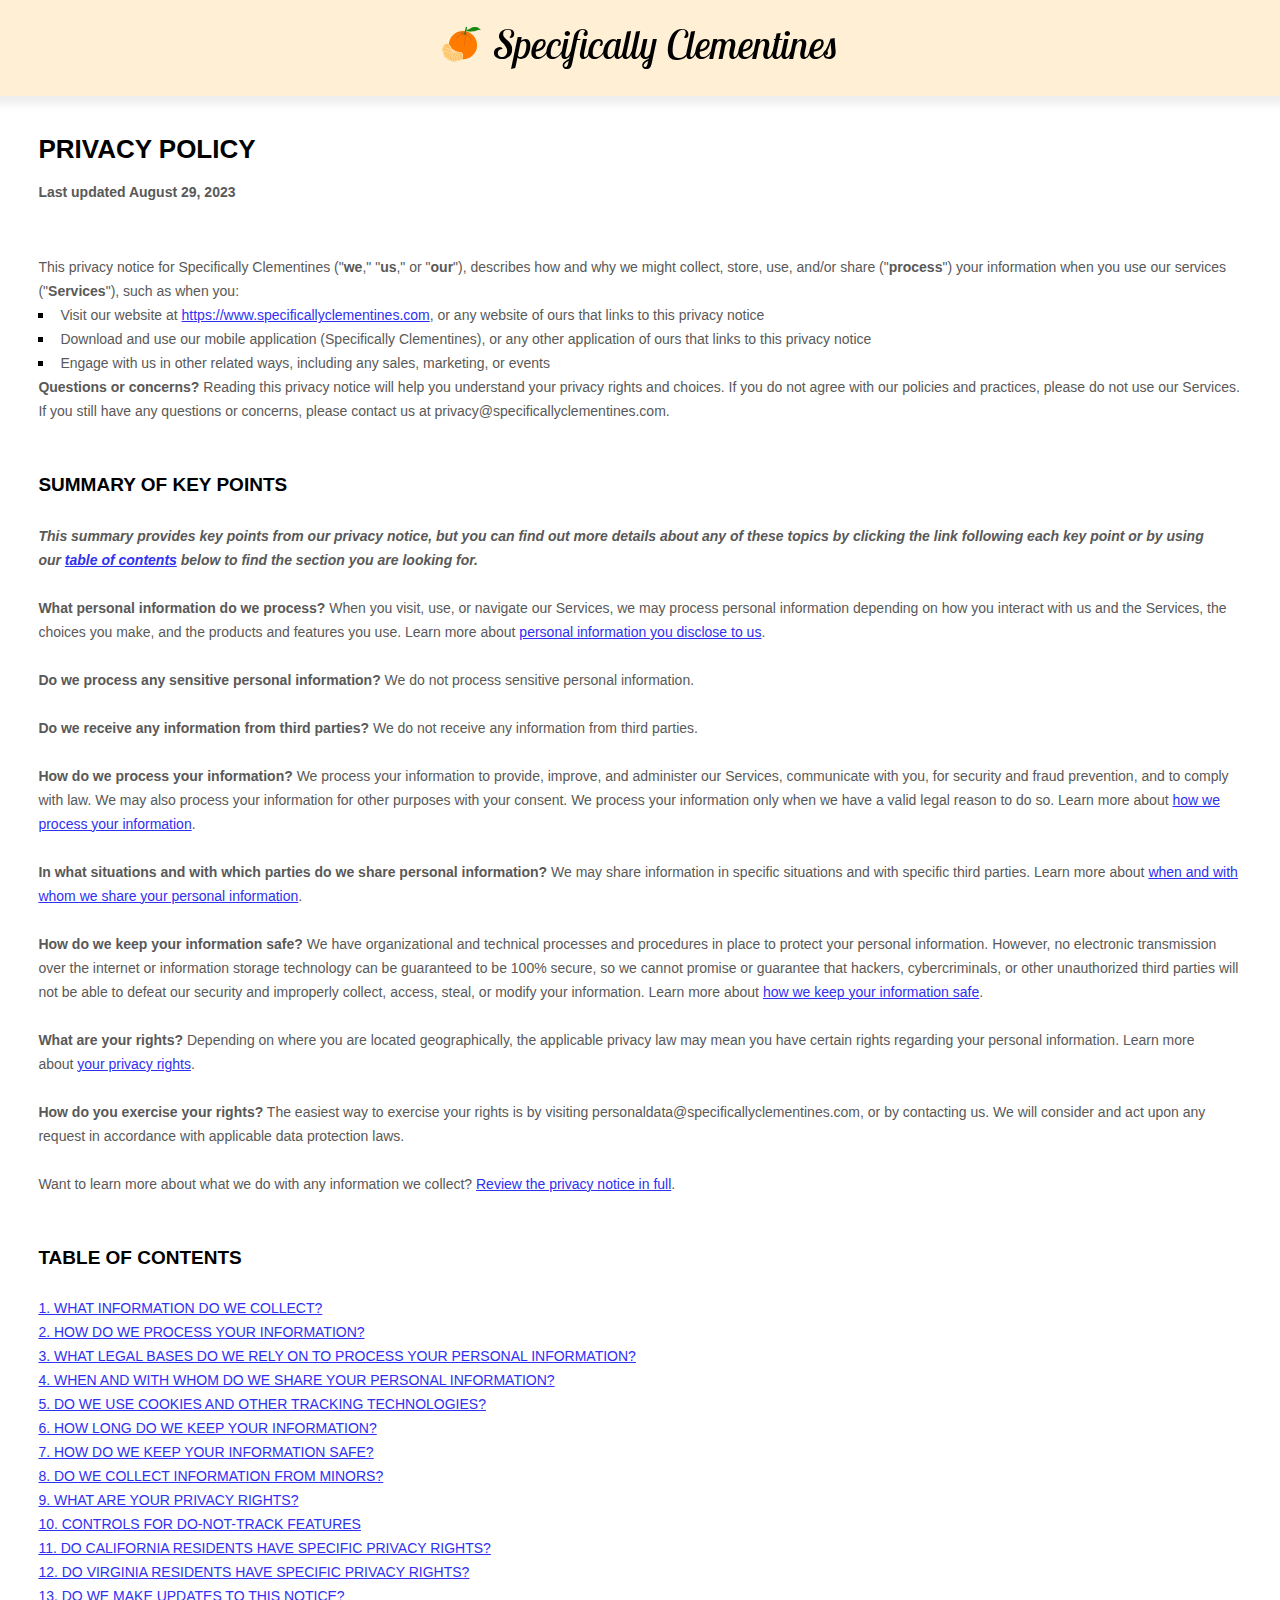
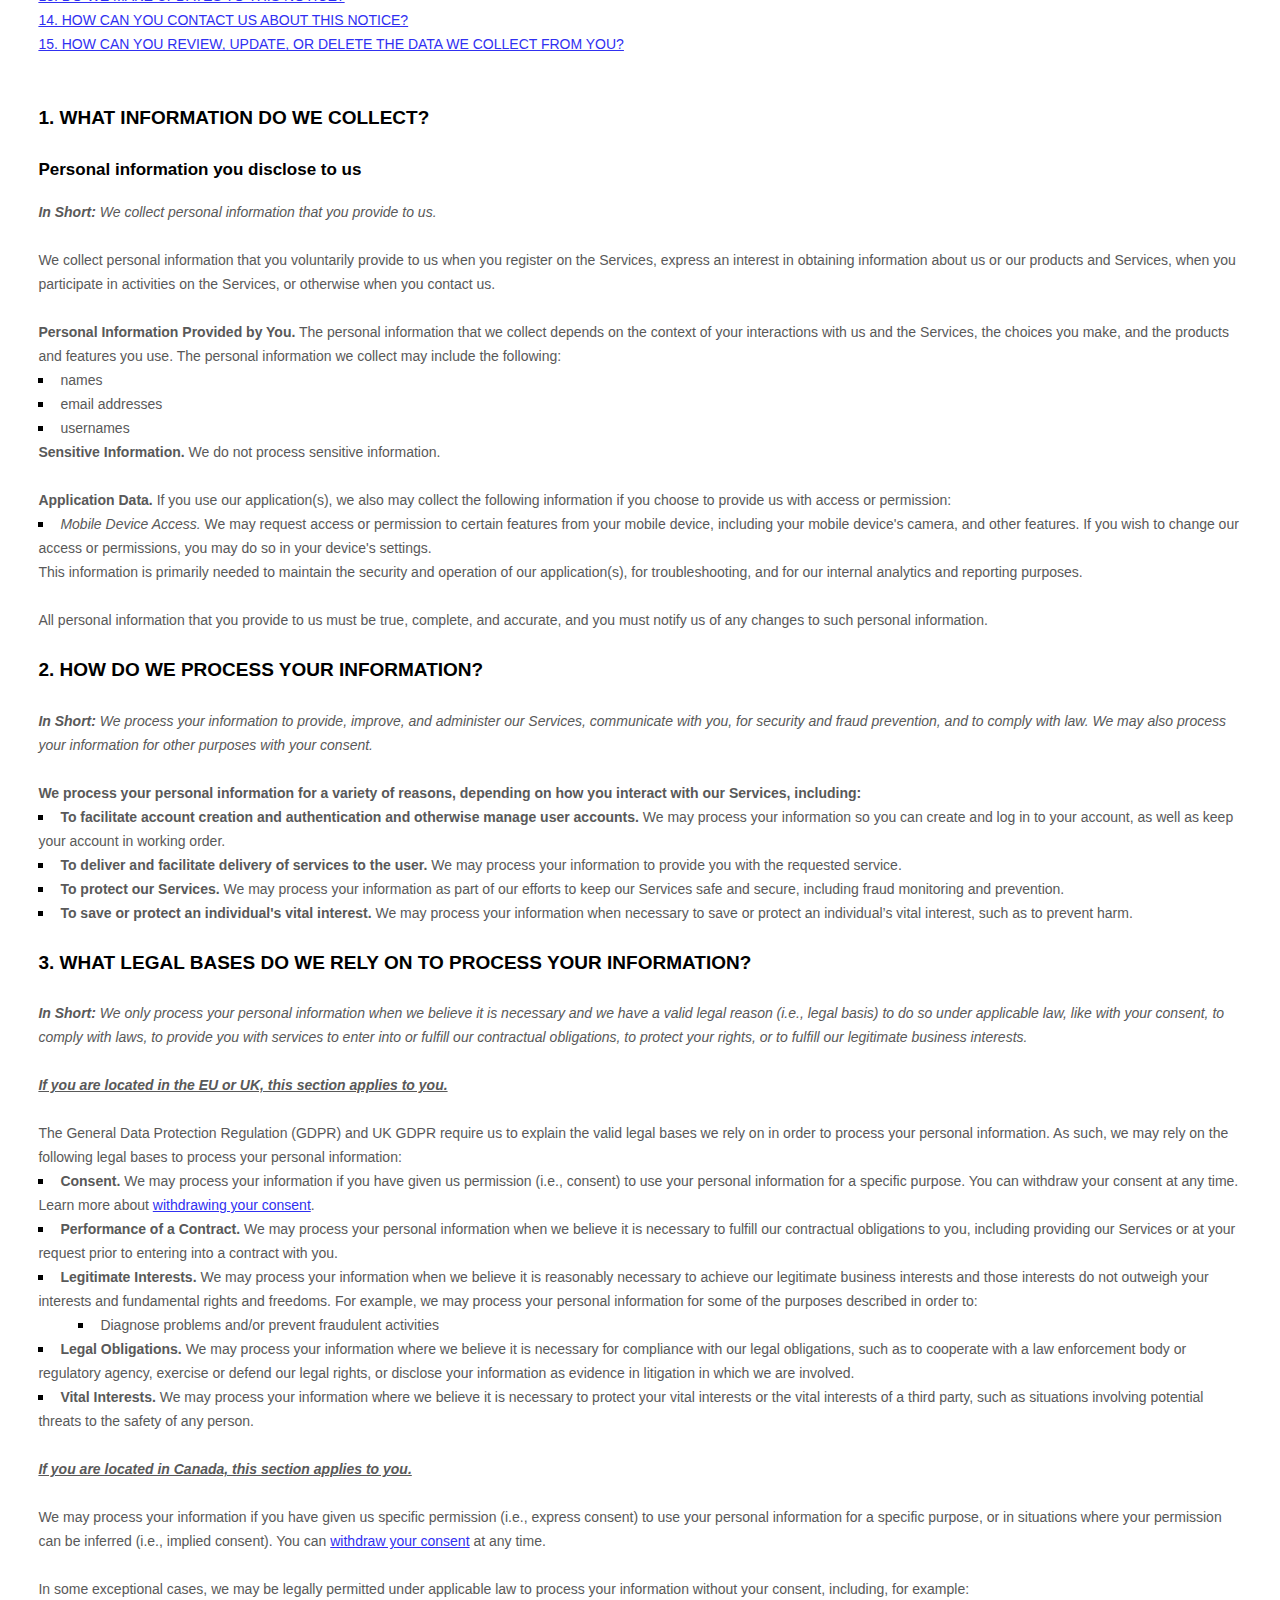
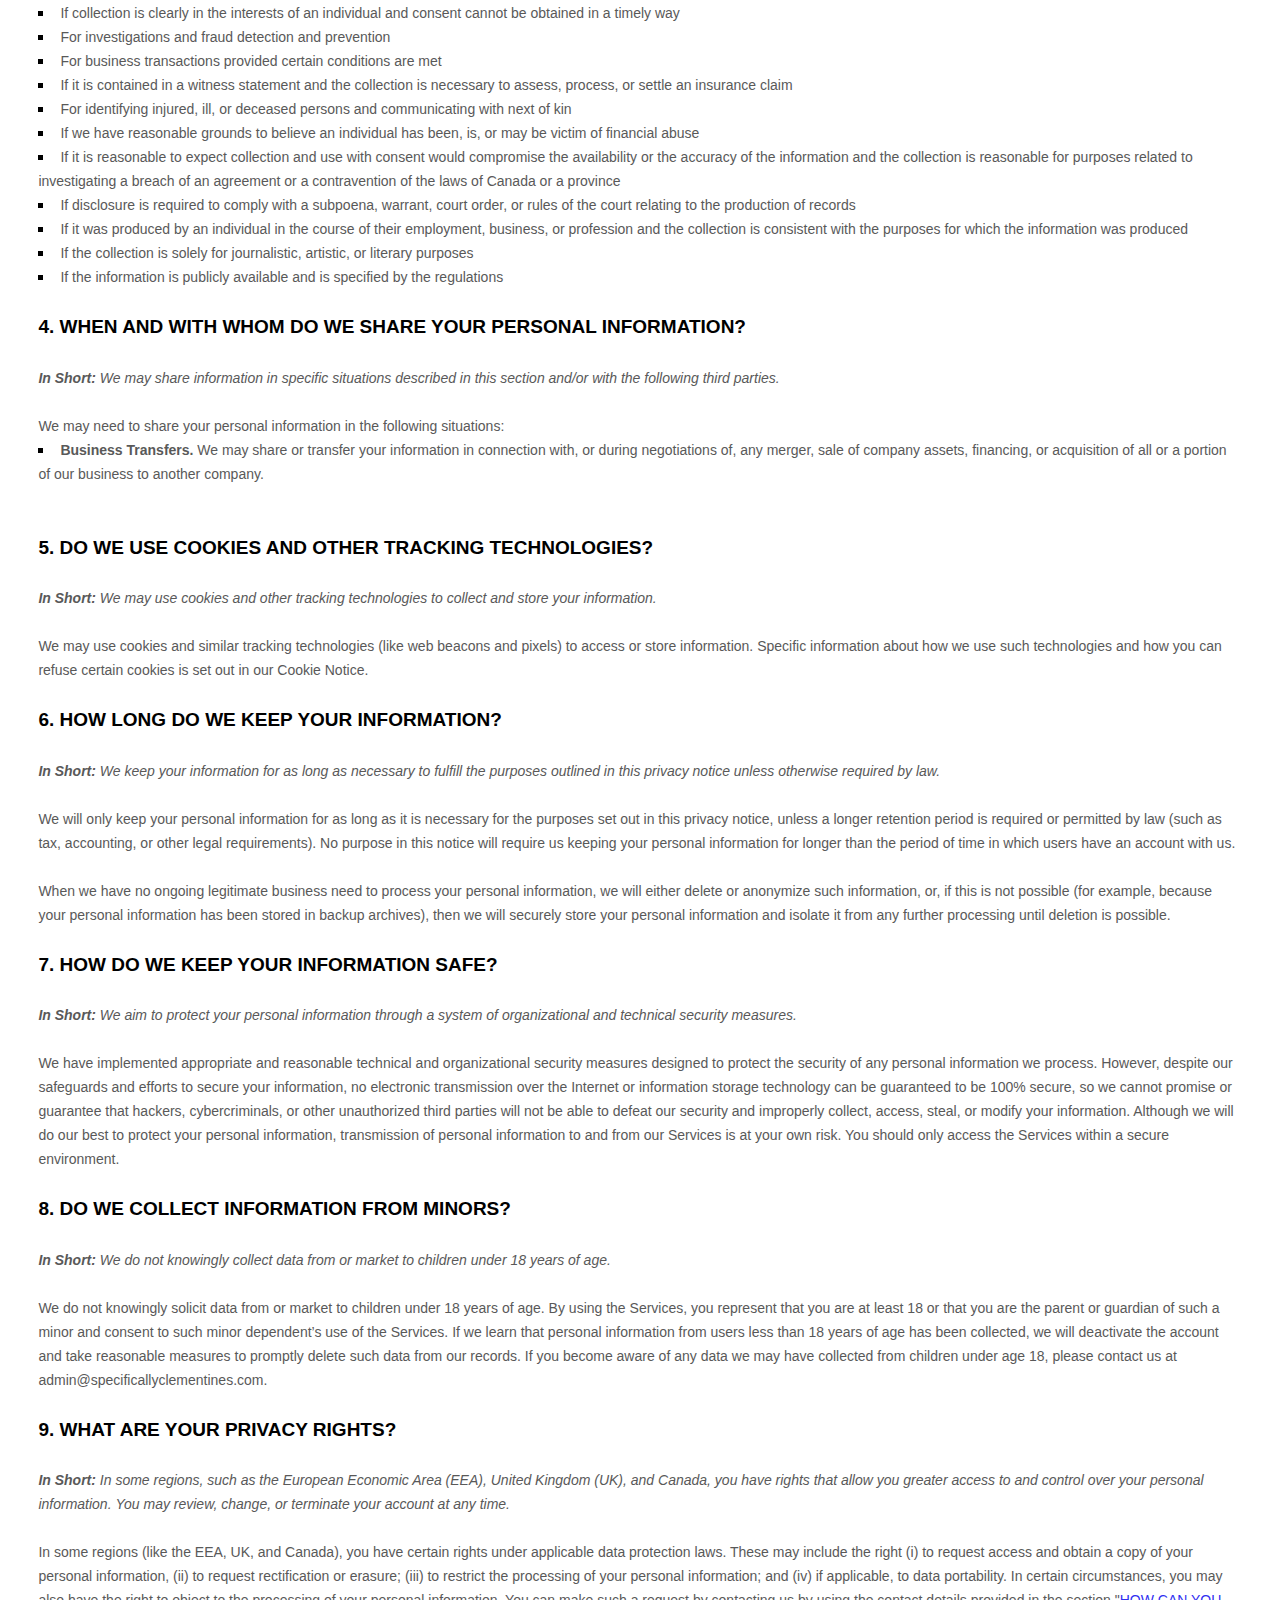
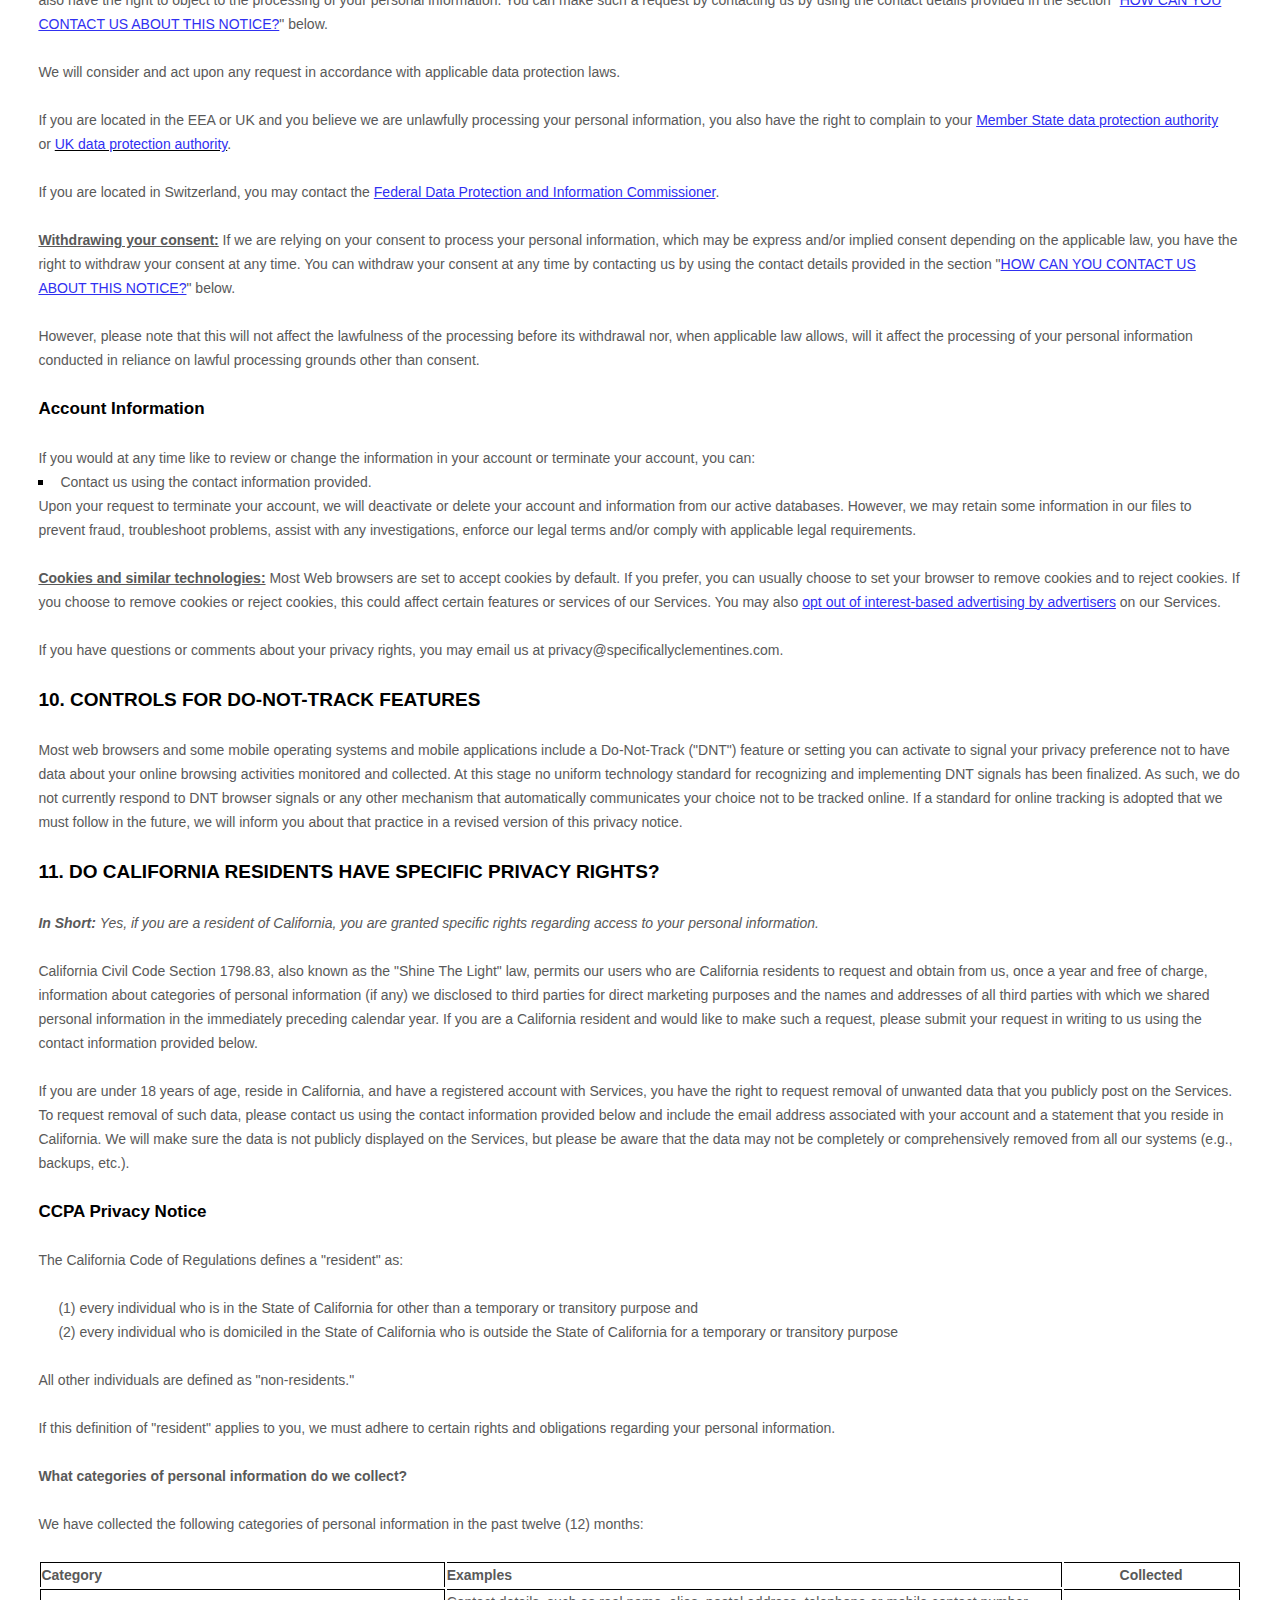
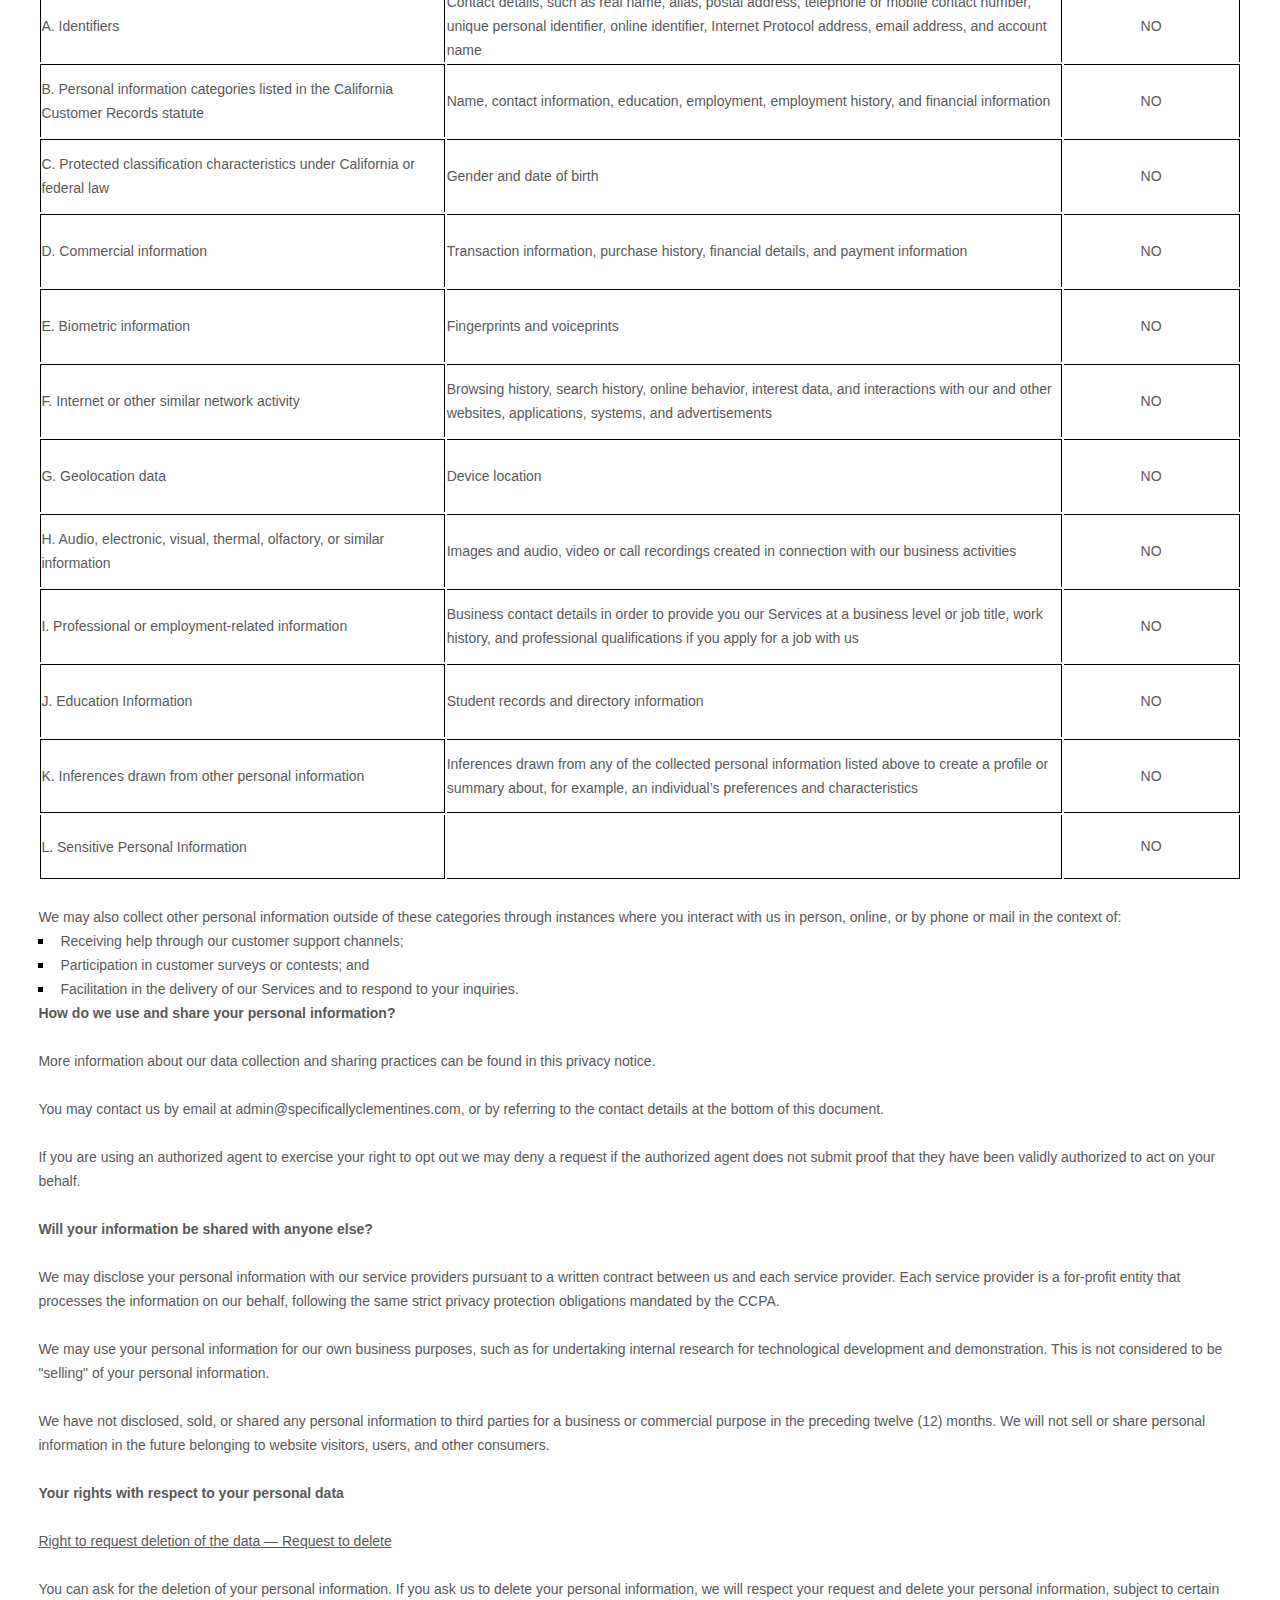
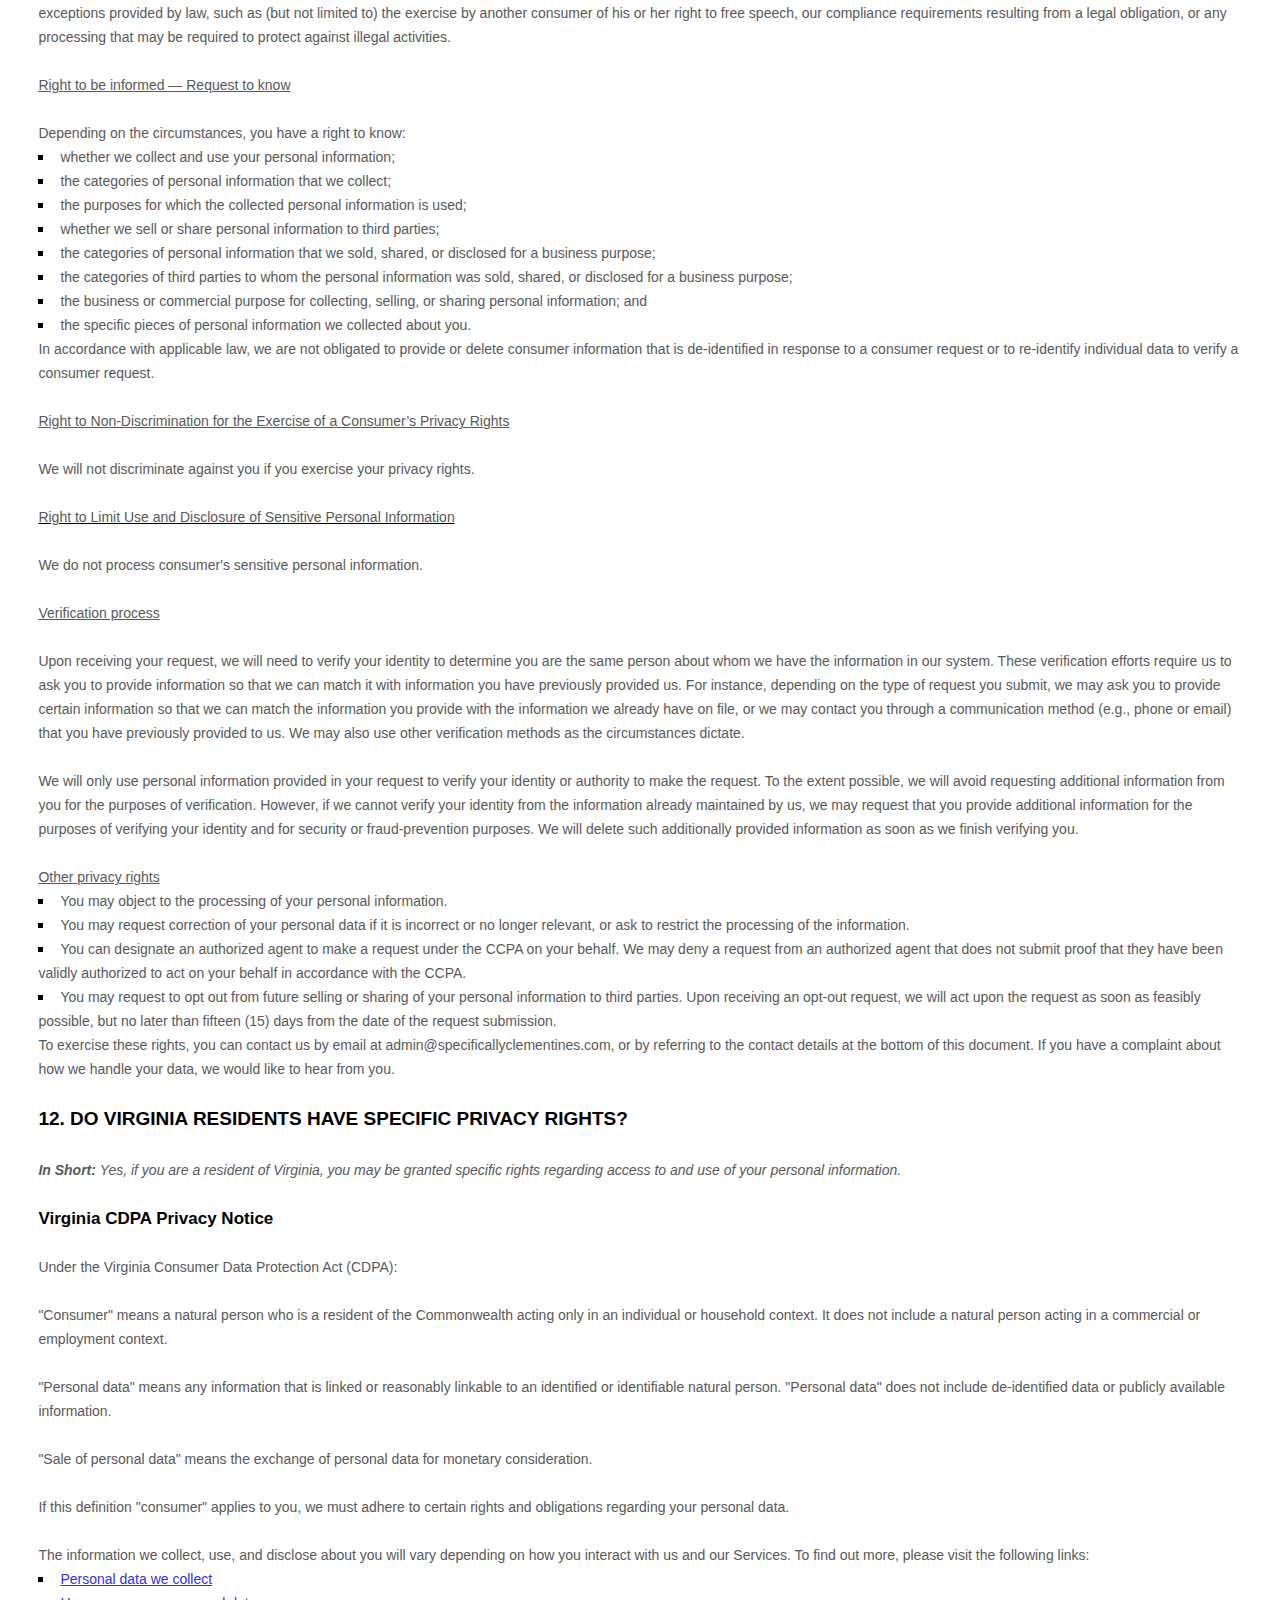
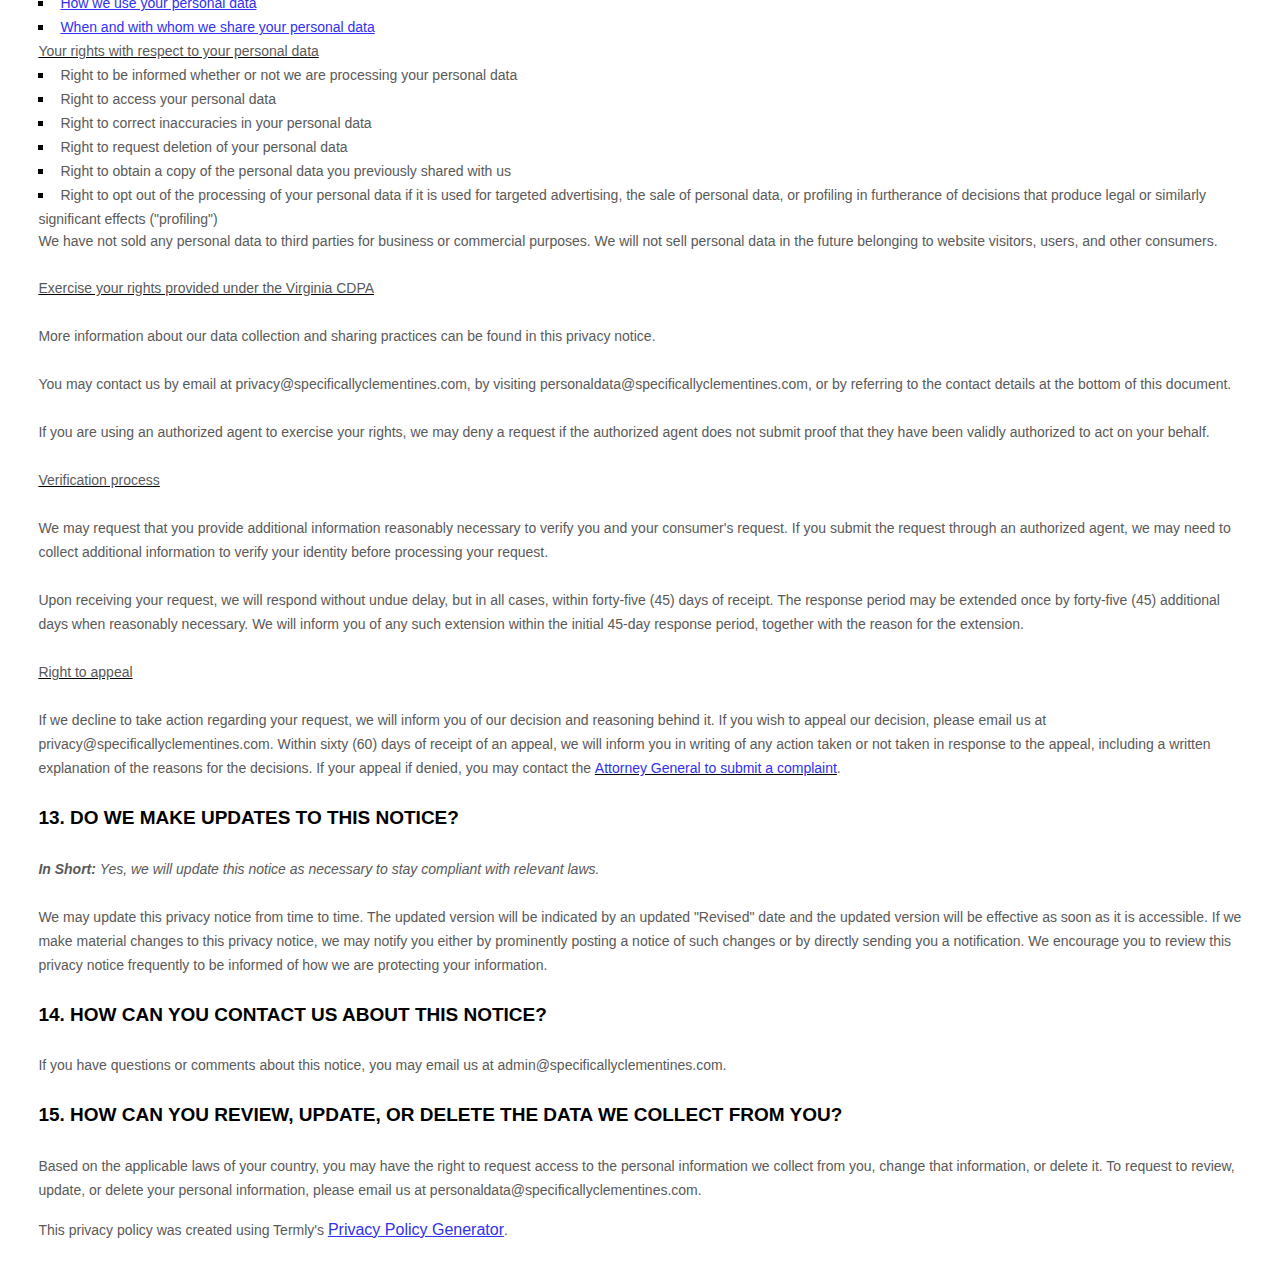
==== commit 7c8afe9a: "Fixed missing font" ====
--- a/src/privacy/index.html
+++ b/src/privacy/index.html
@@ -6,6 +6,9 @@
     <title>Privacy Policy</title>
     <link rel="shortcut icon" type="image/svg" href="../assets/favicon.svg"/>
     <link rel="stylesheet" href="style.css">
+    <link rel="preconnect" href="https://fonts.googleapis.com">
+    <link rel="preconnect" href="https://fonts.gstatic.com" crossorigin>
+    <link href="https://fonts.googleapis.com/css2?family=Lobster+Two:ital@1&family=Montserrat:ital@0;1&display=swap" rel="stylesheet">
 </head>
 <body>
     <style>
